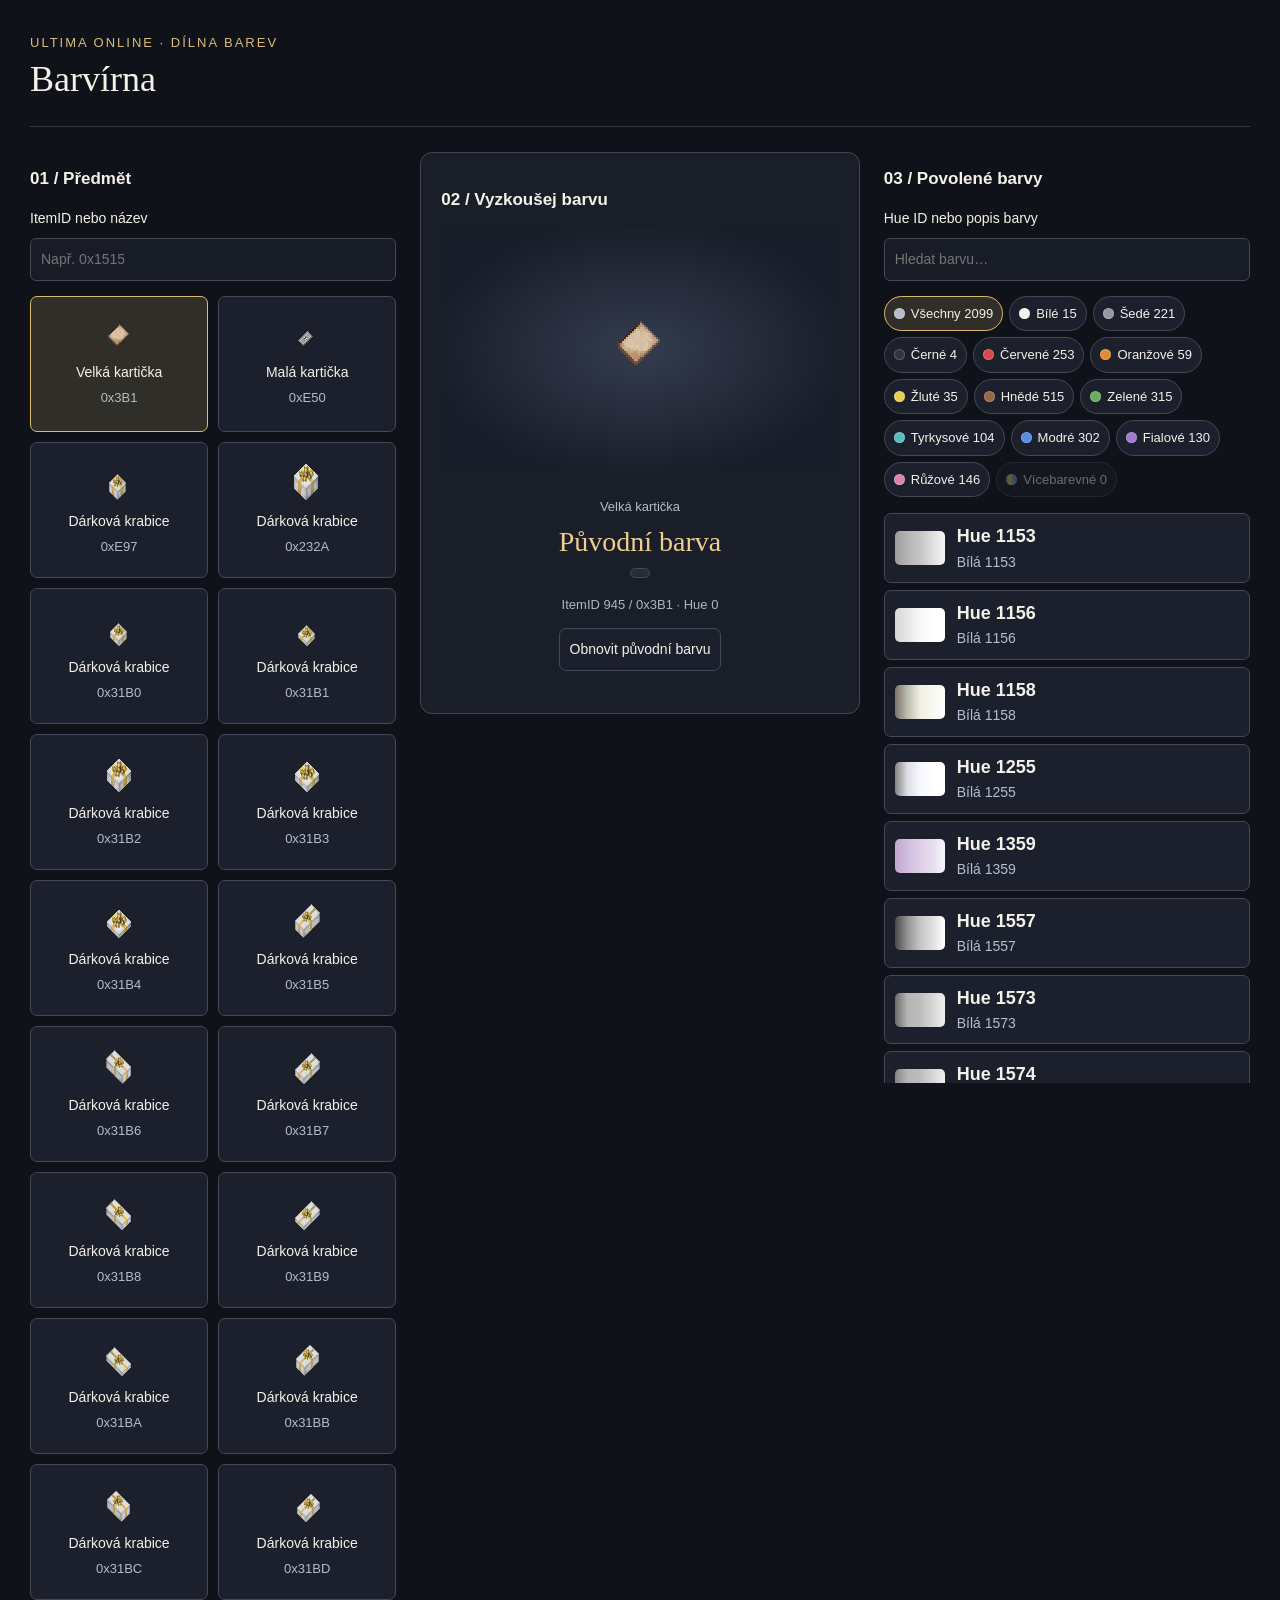
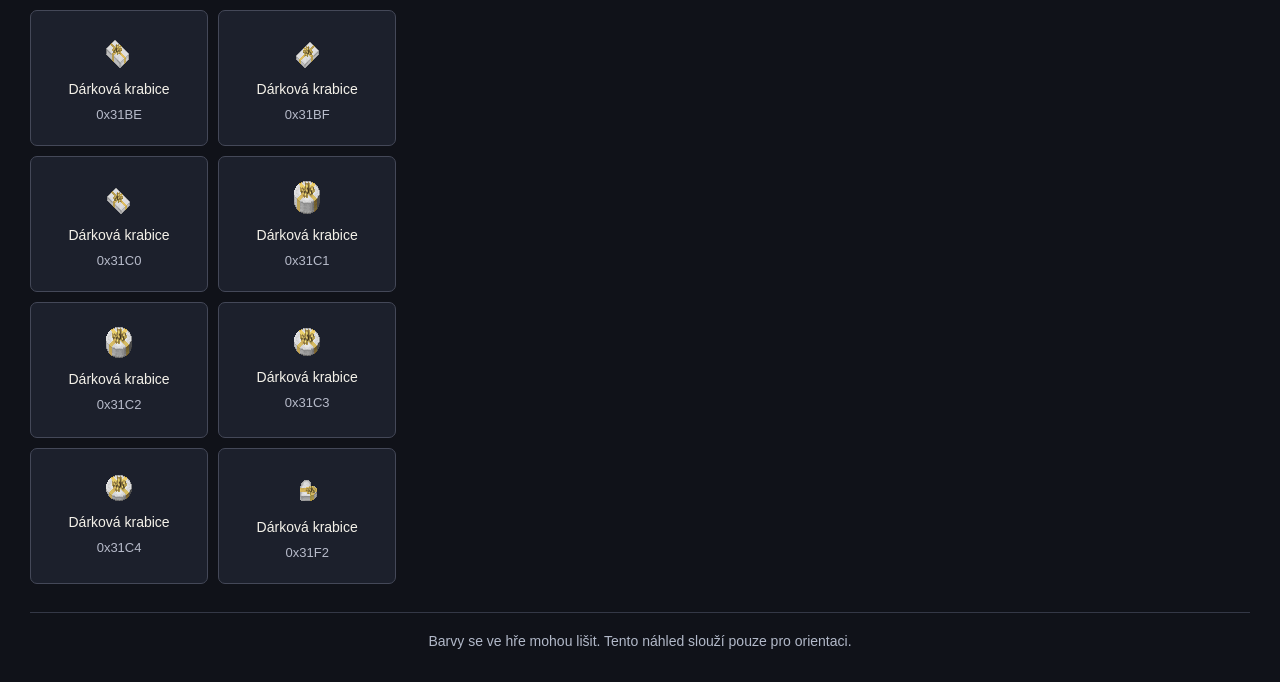
==== index.html @ 7d825bfa "Vianočné krabice a prianička" ====
<!doctype html><html lang="cs"><head><meta charset="utf-8"><meta name="viewport" content="width=device-width,initial-scale=1"><title>Barvírna · Ultima Online</title><meta name="description" content="Zkoušení povolených barev na předmětech Ultima Online."><style>
*{box-sizing:border-box}body{margin:0;background:#101219;color:#f4f1e9;font:16px/1.5 'Segoe UI',sans-serif}main{max-width:1450px;margin:auto;padding:30px}header{border-bottom:1px solid #343846;padding-bottom:22px;margin-bottom:25px}h1{font:36px Georgia;margin:4px 0}h2{font-size:17px}small{color:#b7bbca;font-size:13px}header small{letter-spacing:2px;color:#d9bb7a}.workspace{display:grid;grid-template-columns:1fr 1.2fr 1fr;gap:24px}button{font:inherit;font-size:14px;cursor:pointer;background:#1c202c;border:1px solid #444858;border-radius:7px;padding:10px;color:inherit}button:hover,button[aria-pressed=true]{border-color:#ddba72;background:#302e29}button:focus-visible,input:focus-visible{outline:2px solid #edc878;outline-offset:3px}input{font:inherit;width:100%;padding:10px;border-radius:6px;background:#181c27;color:white;border:1px solid #444858;margin:8px 0 15px}label{font-size:14px}.itemgrid{display:grid;grid-template-columns:1fr 1fr;gap:10px}.item{display:flex;min-height:136px;flex-direction:column;align-items:center;justify-content:center;gap:5px}.item canvas{max-width:100%;max-height:64px;object-fit:contain}.item small{display:block}.preview{background:#1a1e29;border:1px solid #424758;border-radius:12px;padding:20px;align-self:start}.stage{min-height:245px;display:flex;align-items:center;justify-content:center;background:radial-gradient(ellipse,#343c4e,#181d29 75%);overflow:hidden}.stage canvas{max-width:100%;max-height:220px;object-fit:contain}canvas{image-rendering:pixelated}.result{text-align:center;padding:22px 0}.result h2{font:28px Georgia;color:#efcf8d;margin:8px}.result p{color:#b7bbca}.colors{max-height:570px;overflow:auto}.color{width:100%;display:flex;align-items:center;text-align:left;gap:12px;margin-bottom:7px}.color small{display:block}.swatch{width:50px;height:34px;border-radius:5px;flex-shrink:0}@media(max-width:950px){.workspace{grid-template-columns:1fr 1.5fr}.palette{grid-column:1/-1}.colors{display:grid;grid-template-columns:repeat(3,1fr);gap:6px}}@media(max-width:600px){main{padding:18px}.workspace{display:flex;flex-direction:column}.itemgrid{grid-template-columns:repeat(3,1fr)}.colors{grid-template-columns:1fr 1fr}.swatch{width:32px}.stage{min-height:220px}}
.groups{display:flex;flex-wrap:wrap;gap:6px;margin-bottom:16px}.groups button{display:flex;align-items:center;gap:6px;font-size:13px;padding:7px 9px;border-radius:20px}.groups button:disabled{opacity:.4;cursor:default}.groupdot{display:inline-block;width:11px;height:11px;border-radius:50%;box-shadow:inset 0 0 0 1px #ffffff35}.hue-label strong{display:block;font-size:18px;line-height:1.35;font-weight:650;color:#f4f1e9}.hue-label small{display:block;font-size:14px;line-height:1.4;color:#b7bdcb;margin-top:4px}.result .hue-tag{display:inline-block;font-size:14px;line-height:1.4;color:#c4cad6;background:#282d3b;border:1px solid #444a5b;border-radius:6px;padding:4px 9px;margin:2px 0 6px}.result .hue-meta{font-size:13px;color:#aeb5c5;margin:4px 0 14px}.disclaimer{margin:28px 0 0;padding-top:18px;border-top:1px solid #343846;text-align:center;font-size:14px;line-height:1.5;color:#b2b9c9}</style></head><body><main><header><small>ULTIMA ONLINE · DÍLNA BAREV</small><h1 id="title">Barvírna</h1></header><div class="workspace"><section><h2>01 / Předmět</h2><label>ItemID nebo název<input id="itemsQuery" placeholder="Např. 0x1515"></label><div class="itemgrid" id="items"></div></section><section class="preview"><h2>02 / Vyzkoušej barvu</h2><div class="stage"><canvas id="art"></canvas></div><div class="result" aria-live="polite"><small id="itemName"></small><h2 id="hueName"></h2><p class="hue-tag" id="hueDescription"></p><p class="hue-meta" id="ids"></p><button id="reset">Obnovit původní barvu</button></div></section><section class="palette"><h2>03 / Povolené barvy</h2><label>Hue ID nebo popis barvy<input id="query" placeholder="Hledat barvu…"></label><div class="groups" id="groups" role="group" aria-label="Skupina barev"></div><div class="colors" id="colors"></div></section></div><p class="disclaimer">Barvy se ve hře mohou lišit. Tento náhled slouží pouze pro orientaci.</p></main>
<script id="data" type="application/json">{"title":"Barvírna","items":[{"id":945,"name":"Velká kartička","w":44,"h":38,"partial":false,"sourceName":"papir"},{"id":3664,"name":"Malá kartička","w":34,"h":38,"partial":false,"sourceName":"Bankovka"},{"id":3735,"name":"Dárková krabice","w":32,"h":43,"partial":true,"sourceName":"giftbox"},{"id":9002,"name":"Dárková krabice","w":32,"h":43,"partial":true,"sourceName":"gift box"},{"id":12720,"name":"Dárková krabice","w":32,"h":43,"partial":true,"sourceName":"gift box"},{"id":12721,"name":"Dárková krabice","w":32,"h":43,"partial":true,"sourceName":"gift box"},{"id":12722,"name":"Dárková krabice","w":32,"h":43,"partial":true,"sourceName":"gift box"},{"id":12723,"name":"Dárková krabice","w":32,"h":43,"partial":true,"sourceName":"gift box"},{"id":12724,"name":"Dárková krabice","w":32,"h":43,"partial":true,"sourceName":"gift box"},{"id":12725,"name":"Dárková krabice","w":32,"h":43,"partial":true,"sourceName":"gift box"},{"id":12726,"name":"Dárková krabice","w":32,"h":43,"partial":true,"sourceName":"gift box"},{"id":12727,"name":"Dárková krabice","w":32,"h":43,"partial":true,"sourceName":"gift box"},{"id":12728,"name":"Dárková krabice","w":32,"h":43,"partial":true,"sourceName":"gift box"},{"id":12729,"name":"Dárková krabice","w":32,"h":43,"partial":true,"sourceName":"gift box"},{"id":12730,"name":"Dárková krabice","w":32,"h":43,"partial":true,"sourceName":"gift box"},{"id":12731,"name":"Dárková krabice","w":32,"h":43,"partial":true,"sourceName":"gift box"},{"id":12732,"name":"Dárková krabice","w":32,"h":43,"partial":true,"sourceName":"gift box"},{"id":12733,"name":"Dárková krabice","w":32,"h":43,"partial":true,"sourceName":"gift box"},{"id":12734,"name":"Dárková krabice","w":32,"h":43,"partial":true,"sourceName":"gift box"},{"id":12735,"name":"Dárková krabice","w":32,"h":43,"partial":true,"sourceName":"gift box"},{"id":12736,"name":"Dárková krabice","w":32,"h":43,"partial":true,"sourceName":"gift box"},{"id":12737,"name":"Dárková krabice","w":32,"h":43,"partial":true,"sourceName":"gift box"},{"id":12738,"name":"Dárková krabice","w":32,"h":39,"partial":true,"sourceName":"gift box"},{"id":12739,"name":"Dárková krabice","w":32,"h":36,"partial":true,"sourceName":"gift box"},{"id":12740,"name":"Dárková krabice","w":32,"h":34,"partial":true,"sourceName":"gift box"},{"id":12786,"name":"Dárková krabice","w":32,"h":43,"partial":true,"sourceName":"gift box"}],"hues":[{"id":1153,"name":"Bílá 1153","palette":[17969,17969,17969,19026,19026,20083,20083,21140,21140,21140,22197,22197,23254,23254,24311,24311,25368,25368,25368,26425,26425,27482,27482,28539,28539,28539,29596,29596,30653,30653,31710,31710],"sourceName":"Snow","group":"white"},{"id":1156,"name":"Bílá 1156","palette":[24344,25368,25401,25401,26458,27482,27482,27515,28539,29596,29596,29596,29596,30653,30653,30653,30653,30653,31710,31710,31710,31710,31710,32767,32767,32767,32767,32767,32767,32767,32767,32767],"sourceName":"Pure White","group":"white"},{"id":1158,"name":"Bílá 1158","palette":[0,3170,6309,9480,11626,14764,15821,17935,19024,20081,22163,23252,24309,25366,26423,27481,28538,29595,30652,30652,30652,30652,31709,31709,31709,31709,31710,31710,32766,32766,32767,32767],"sourceName":"Charlie Drawer White","group":"white"},{"id":1255,"name":"Bílá 1255","palette":[0,3171,6309,9480,11627,14765,16912,20050,22197,25335,27482,28539,28540,29597,30653,30654,31711,31711,31711,31711,31711,32767,32767,32767,32767,32767,32767,32767,32767,32767,32767,32767],"sourceName":"Deer White Skrinky","group":"white"},{"id":1359,"name":"Bílá 1359","palette":[23128,23128,24184,24185,24217,24217,25241,25274,25274,25274,26330,26330,26363,26363,27387,27419,27420,27452,28476,28476,28509,28509,29565,29565,29565,29598,30622,30622,30654,30655,31711,31711],"sourceName":"Snow Pink","group":"white"},{"id":1557,"name":"Bílá 1557","palette":[0,1057,3171,4228,6342,7399,9513,10570,12684,13741,15855,16912,19026,20083,22197,23254,25368,25368,25368,26425,26425,27482,27482,28539,28539,29596,29596,30653,30653,31710,31710,32767],"sourceName":"Lauren White","group":"white"},{"id":1573,"name":"Bílá 1573","palette":[1,3172,7399,8456,9513,11627,13741,14798,16912,17969,20083,22197,23254,25368,24311,24311,24311,24311,24311,24311,24311,25368,25368,26425,27482,28539,27482,28539,28539,29596,29596,30653],"sourceName":"lauren white 2","group":"white"},{"id":1574,"name":"Bílá 1574","palette":[1,3172,7399,9513,11627,14798,16912,19026,21140,21140,21140,22197,23254,24311,23254,24311,24311,24311,24311,24311,24311,25368,25368,26425,27482,28539,27482,28539,28539,29596,29596,30653],"sourceName":"lauren white 3","group":"white"},{"id":1782,"name":"Bílá 1782","palette":[1,1058,2115,3172,4228,5285,6342,7399,9513,11627,13741,16912,19026,21140,23254,25368,25368,26425,26425,27482,27482,28539,28539,29596,29596,29596,30653,30653,31710,31710,32767,32767],"sourceName":"Deer Snow White","group":"white"},{"id":1783,"name":"Bílá 1783","palette":[1,1,0,0,1057,3171,4228,6342,7399,10570,12684,15855,18993,21140,24278,27449,29563,32734,32734,32767,32767,32767,31710,31710,30653,30653,29596,28539,28539,27482,27482,26425],"sourceName":"Deer Shiny White","group":"white"},{"id":1936,"name":"Bílá 1936","palette":[1,32767,31710,31710,31710,30653,29596,29596,29596,28539,27482,27482,27482,27482,28539,28539,28539,29596,29596,29596,29596,29596,30653,30653,30653,31710,31710,31710,31710,31710,32767,32767],"sourceName":"Valor","group":"white"},{"id":1953,"name":"Bílá 1953","palette":[1,1,1,1,1,4192,6306,7364,9478,11592,14731,16878,19024,22163,25302,27448,29595,32734,32734,32767,32767,32767,31710,31710,30653,30653,29596,28539,28539,27482,27482,26425],"sourceName":"Ancient","group":"white"},{"id":2000,"name":"Bílá 2000","palette":[0,2114,4228,6342,8456,10570,12684,14798,16912,17969,20083,22197,24311,26425,28539,30653,32767,32767,32767,32767,32767,32767,32767,32767,32767,32767,32767,32767,26425,19026,12684,6342],"sourceName":"Bright white","group":"white"},{"id":2057,"name":"Bílá 2057","palette":[1,1,9515,10572,11629,12686,13743,15824,16881,17938,18995,20052,21141,22198,23255,24312,25369,27450,28507,29564,30621,31678,32735,30621,27482,25336,23222,20083,17969,15823,12684,10570],"sourceName":"Heavenly White","group":"white"},{"id":2972,"name":"Bílá 2972","palette":[0,8456,16912,24311,32767,32767,32767,32767,32767,32767,32767,32767,32767,32767,32767,32767,32767,32767,32767,32767,32767,32767,32767,32767,32767,32767,32767,32767,32767,28539,23254,19026],"sourceName":"WHITE","group":"white"},{"id":706,"name":"Šedá 706","palette":[0,0,0,1057,2115,3172,5285,6342,7400,8457,8458,9514,10571,10572,11629,12685,13742,13743,14799,15856,15857,16914,17970,17971,19028,20084,20085,21142,22199,22199,23256,24313],"sourceName":"Hue (2115->25370)","group":"gray"},{"id":711,"name":"Šedá 711","palette":[0,0,0,1057,2114,3172,4229,6310,7368,8425,9482,9514,10571,11596,12653,12685,13742,14767,14799,15856,16881,17938,17970,18995,20052,20084,21109,22166,23223,23223,24280,25337],"sourceName":"Hue (2115->26394)","group":"gray"},{"id":716,"name":"Šedá 716","palette":[0,0,0,1058,3139,4229,5286,6343,7400,8424,9481,10538,11595,11596,12653,13709,14766,14767,15823,16880,16881,17938,18994,18995,20052,21108,21109,22166,23223,23223,24280,25337],"sourceName":"Hue (3139->26394)","group":"gray"},{"id":721,"name":"Šedá 721","palette":[0,0,0,1057,2114,3171,4228,6310,7367,8424,9481,10538,11595,12620,13677,13709,14766,15791,15823,16880,17905,18962,18994,20019,21076,21108,22133,23190,24247,24247,25304,26361],"sourceName":"Hue (3139->27418)","group":"gray"},{"id":726,"name":"Šedá 726","palette":[0,0,0,1057,2114,4196,5253,6310,8392,9449,10506,10538,11595,12620,13677,13709,14766,15791,15823,16880,17905,18962,18994,20019,21076,21108,22133,23190,24247,24247,25304,26361],"sourceName":"Hue (3139->27418)","group":"gray"},{"id":731,"name":"Šedá 731","palette":[0,0,0,1057,2114,3171,4228,6310,7367,8424,9481,10538,11595,12619,13676,13709,14766,15790,15823,16880,17904,18961,18994,20018,21075,21108,22132,23189,24246,24246,25303,26360],"sourceName":"Hue (3139->27417)","group":"gray"},{"id":736,"name":"Šedá 736","palette":[0,0,0,1057,2114,4195,5252,6309,8390,9447,10504,10537,11594,12618,13675,13708,14765,15789,15822,16879,17903,18960,18993,20017,21074,21107,22131,23188,24245,24245,25302,26359],"sourceName":"Hue (3138->27416)","group":"gray"},{"id":741,"name":"Šedá 741","palette":[0,0,0,1057,2114,3171,4228,6309,7366,8423,9480,10537,11594,12618,13675,13708,14765,15789,15822,16879,17903,18960,18993,20017,21074,21107,22131,23188,24245,24245,25302,26359],"sourceName":"Hue (3138->27416)","group":"gray"},{"id":746,"name":"Šedá 746","palette":[0,0,0,1057,2114,3171,4228,6341,7398,8455,9512,10569,11626,12650,13707,13740,14797,15821,15854,16911,17935,18992,19025,20049,21106,21139,22163,23220,24277,24277,25334,26391],"sourceName":"Hue (3170->27448)","group":"gray"},{"id":751,"name":"Šedá 751","palette":[0,0,0,1057,2114,3171,4228,6341,7398,8455,9512,10569,11626,12682,13739,13740,14797,15853,15854,16911,17967,19024,19025,20081,21138,21139,22195,23252,24309,24309,25366,26423],"sourceName":"Hue (3170->27480)","group":"gray"},{"id":756,"name":"Šedá 756","palette":[0,0,0,1057,2114,3171,4228,6341,7398,8455,9512,10569,11626,12682,13739,13740,14797,15853,15854,16911,17967,19024,19025,20081,21138,21139,22195,23252,24309,24309,25366,26423],"sourceName":"Hue (3170->27480)","group":"gray"},{"id":761,"name":"Šedá 761","palette":[0,0,0,1057,2114,3171,4228,6341,7398,8455,9512,10569,11626,12682,13739,13740,14797,15853,15854,16911,17967,19024,19025,20081,21138,21139,22195,23252,24309,24309,25366,26423],"sourceName":"Hue (3170->27480)","group":"gray"},{"id":766,"name":"Šedá 766","palette":[0,0,0,1057,2114,3171,4228,6341,7398,8455,9512,10569,11626,11658,12715,13740,14797,14829,15854,16911,16943,18000,19025,19057,20114,21139,21171,22228,23285,23285,24342,25399],"sourceName":"Hue (3170->26456)","group":"gray"},{"id":771,"name":"Šedá 771","palette":[0,0,0,1057,2114,3171,4228,5317,6374,7431,8488,9545,10602,10634,11691,12716,13773,13805,14830,15887,15919,16976,18001,18033,19090,20115,20147,21204,22261,22261,23318,24375],"sourceName":"Hue (2146->25432)","group":"gray"},{"id":776,"name":"Šedá 776","palette":[0,0,0,1057,2114,3171,4228,5317,6374,7431,8488,9545,10602,10634,11691,12716,13773,13805,14830,15887,15919,16976,18001,18033,19090,20115,20147,21204,22261,22261,23318,24375],"sourceName":"Hue (2146->25432)","group":"gray"},{"id":781,"name":"Šedá 781","palette":[0,0,0,1057,2114,3171,4228,5318,6375,7432,8489,9546,10603,10635,11692,12717,13774,13806,14831,15888,15920,16977,18002,18034,19091,20116,20148,21205,22262,22262,23319,24376],"sourceName":"Hue (2147->25433)","group":"gray"},{"id":786,"name":"Šedá 786","palette":[0,0,0,1057,2114,3171,4228,5318,6375,7432,8489,9546,10603,10636,11693,12717,13774,13807,14831,15888,15921,16978,18002,18035,19092,20116,20149,21206,22263,22263,23320,24377],"sourceName":"Hue (2147->25434)","group":"gray"},{"id":791,"name":"Šedá 791","palette":[0,0,0,1057,2114,3204,4261,5318,6408,7465,8522,9546,10603,10636,11693,12717,13774,13807,14831,15888,15921,16978,18002,18035,19092,20116,20149,21206,22263,22263,23320,24377],"sourceName":"Hue (2147->25434)","group":"gray"},{"id":796,"name":"Šedá 796","palette":[0,0,0,1057,2114,3171,4228,5318,6375,7432,8489,9546,10603,10604,11661,12717,13774,13775,14831,15888,15889,16946,18002,18003,19060,20116,20117,21174,22231,22231,23288,24345],"sourceName":"Hue (2147->25402)","group":"gray"},{"id":801,"name":"Šedá 801","palette":[0,0,0,1057,2114,3171,4228,5286,6343,7400,8457,9514,10571,10604,11661,12685,13742,13775,14799,15856,15889,16946,17970,18003,19060,20084,20117,21174,22231,22231,23288,24345],"sourceName":"Hue (2115->25402)","group":"gray"},{"id":806,"name":"Šedá 806","palette":[0,0,0,1057,2114,3172,4229,5286,6344,7401,8458,9514,10571,10572,11629,12685,13742,13743,14799,15856,15857,16914,17970,17971,19028,20084,20085,21142,22199,22199,23256,24313],"sourceName":"Hue (2115->25370)","group":"gray"},{"id":811,"name":"Šedá 811","palette":[0,0,0,1057,3139,4196,5285,6342,8424,9481,9482,10538,11595,11596,12653,13709,14766,14767,15823,16880,16881,17938,18994,18995,20052,21108,21109,22166,23223,23223,24280,25337],"sourceName":"Hue (3139->26394)","group":"gray"},{"id":816,"name":"Šedá 816","palette":[0,0,0,1057,2114,3171,4228,6310,7367,8424,9481,10538,11595,11596,12653,13709,14766,14767,15823,16880,16881,17938,18994,18995,20052,21108,21109,22166,23223,23223,24280,25337],"sourceName":"Hue (3139->26394)","group":"gray"},{"id":821,"name":"Šedá 821","palette":[0,0,0,1057,3139,4196,5285,6342,8424,9481,10506,10538,11595,12620,13677,13709,14766,15791,15823,16880,17905,18962,18994,20019,21076,21108,22133,23190,24247,24247,25304,26361],"sourceName":"Hue (3139->27418)","group":"gray"},{"id":826,"name":"Šedá 826","palette":[0,0,0,1057,3139,4196,5285,6342,8424,9481,10505,10538,11595,12619,13676,13709,14766,15790,15823,16880,17904,18961,18994,20018,21075,21108,22132,23189,24246,24246,25303,26360],"sourceName":"Hue (3139->27417)","group":"gray"},{"id":830,"name":"Šedá 830","palette":[0,0,0,1057,2114,3171,4228,5253,6310,7367,8424,9481,10538,11562,11595,12619,13676,13709,14733,14766,15790,16847,16880,17904,18961,18961,20018,20051,21075,22132,22132,23189],"sourceName":"Hue (3139->24246)","group":"gray"},{"id":831,"name":"Šedá 831","palette":[0,0,0,1057,2114,3171,4228,6310,7367,8424,9481,10538,11595,12619,13676,13709,14766,15790,15823,16880,17904,18961,18994,20018,21075,21108,22132,23189,24246,24246,25303,26360],"sourceName":"Hue (3139->27417)","group":"gray"},{"id":835,"name":"Šedá 835","palette":[0,0,0,1057,2114,3171,5253,6310,7367,8424,9448,9481,10537,11562,11594,12619,13676,13708,14733,14765,15790,16846,16879,17903,18960,18961,20017,20050,21074,22131,22131,23188],"sourceName":"Hue (3139->24245)","group":"gray"},{"id":836,"name":"Šedá 836","palette":[0,0,0,1057,2114,4195,5252,6310,8391,9448,10505,10538,11595,12619,13676,13709,14766,15790,15823,16880,17904,18961,18994,20018,21075,21108,22132,23189,24246,24246,25303,26360],"sourceName":"Hue (3139->27417)","group":"gray"},{"id":841,"name":"Šedá 841","palette":[0,0,0,1057,2114,4195,5252,6341,8422,9479,10536,10537,11594,12650,13707,13708,14765,15821,15822,16879,17935,18992,18993,20049,21106,21107,22163,23220,24277,24277,25334,26391],"sourceName":"Hue (3138->27448)","group":"gray"},{"id":846,"name":"Šedá 846","palette":[0,0,0,1057,3170,4227,5285,6342,8455,9512,10536,10569,11626,12650,13707,13740,14797,15821,15854,16911,17935,18992,19025,20049,21106,21139,22163,23220,24277,24277,25334,26391],"sourceName":"Hue (3170->27448)","group":"gray"},{"id":850,"name":"Šedá 850","palette":[0,0,0,1057,2114,3171,5284,6341,7398,8455,9479,9512,10569,11593,11626,12650,13707,13740,14764,14797,15821,16878,16911,17935,18992,18992,20049,20082,21106,22163,22163,23220],"sourceName":"Hue (3170->24277)","group":"gray"},{"id":851,"name":"Šedá 851","palette":[0,0,0,1057,2114,4195,5252,6341,8422,9479,10536,10569,11626,12650,13707,13740,14797,15821,15854,16911,17935,18992,19025,20049,21106,21139,22163,23220,24277,24277,25334,26391],"sourceName":"Hue (3170->27448)","group":"gray"},{"id":856,"name":"Šedá 856","palette":[0,0,0,1057,2114,4227,5284,6341,8454,9511,10568,10569,11626,12682,13739,13740,14797,15853,15854,16911,17967,19024,19025,20081,21138,21139,22195,23252,24309,24309,25366,26423],"sourceName":"Hue (3170->27480)","group":"gray"},{"id":861,"name":"Šedá 861","palette":[0,0,0,1057,2114,3171,4228,6341,7398,8455,9512,10569,11626,11658,12715,13740,14797,14829,15854,16911,16943,18000,19025,19057,20114,21139,21171,22228,23285,23285,24342,25399],"sourceName":"Hue (3170->26456)","group":"gray"},{"id":865,"name":"Šedá 865","palette":[0,0,0,1057,2114,3171,4228,5285,6341,7398,8455,9512,10569,10601,11626,11658,12715,13740,13772,14797,14829,15886,16911,16943,18000,18000,19057,20082,20114,21171,21171,22228],"sourceName":"Hue (3170->23285)","group":"gray"},{"id":866,"name":"Šedá 866","palette":[0,0,0,1057,2114,3171,4228,6341,7398,8455,9512,10569,11626,11658,12715,13740,14797,14829,15854,16911,16943,18000,19025,19057,20114,21139,21171,22228,23285,23285,24342,25399],"sourceName":"Hue (3170->26456)","group":"gray"},{"id":870,"name":"Šedá 870","palette":[0,0,0,1057,2114,3171,4228,4260,5317,6374,7431,8488,9545,9577,10602,10634,11691,12716,12748,13773,13805,14862,15887,15919,16976,16976,18033,19058,19090,20147,20147,21204],"sourceName":"Hue (2146->22261)","group":"gray"},{"id":871,"name":"Šedá 871","palette":[0,0,0,1057,2114,3171,4228,5317,6374,7431,8488,9545,10602,11658,12715,12716,13773,14829,14830,15887,16943,18000,18001,19057,20114,20115,21171,22228,23285,23285,24342,25399],"sourceName":"Hue (2146->26456)","group":"gray"},{"id":875,"name":"Šedá 875","palette":[0,0,0,1057,2114,3171,4228,4261,5318,6375,7432,8489,9545,9578,10602,10635,11692,12716,12749,13773,13806,14862,15887,15919,16976,16977,18033,19058,19090,20147,20147,21204],"sourceName":"Hue (2147->22261)","group":"gray"},{"id":876,"name":"Šedá 876","palette":[0,0,0,1057,2114,3171,4228,5318,6375,7432,8489,9546,10603,10635,11692,12717,13774,13806,14831,15888,15920,16977,18002,18034,19091,20116,20148,21205,22262,22262,23319,24376],"sourceName":"Hue (2147->25433)","group":"gray"},{"id":880,"name":"Šedá 880","palette":[0,0,0,1057,2114,3171,4228,4261,5318,6375,7432,8489,9546,9578,10603,10635,11692,12717,12749,13774,13806,14863,15888,15920,16977,16977,18034,19059,19091,20148,20148,21205],"sourceName":"Hue (2147->22262)","group":"gray"},{"id":881,"name":"Šedá 881","palette":[0,0,0,1057,2114,3171,4228,5318,6375,7432,8489,9546,10603,10635,11692,12717,13774,13806,14831,15888,15920,16977,18002,18034,19091,20116,20148,21205,22262,22262,23319,24376],"sourceName":"Hue (2147->25433)","group":"gray"},{"id":885,"name":"Šedá 885","palette":[0,0,0,1057,2114,3171,4228,4261,5318,6375,7432,8489,9546,9578,10603,10635,11692,12717,12749,13774,13806,14863,15888,15920,16977,16977,18034,19059,19091,20148,20148,21205],"sourceName":"Hue (2147->22262)","group":"gray"},{"id":886,"name":"Šedá 886","palette":[0,0,0,1057,2114,3171,4228,5318,6375,7432,8489,9546,10603,10635,11692,12717,13774,13806,14831,15888,15920,16977,18002,18034,19091,20116,20148,21205,22262,22262,23319,24376],"sourceName":"Hue (2147->25433)","group":"gray"},{"id":890,"name":"Šedá 890","palette":[0,0,0,1057,2114,3171,4228,5285,5318,6375,7432,8489,9546,9579,10603,10636,11693,12717,12750,13774,13807,14864,15888,15921,16978,16978,18035,19059,19092,20149,20149,21206],"sourceName":"Hue (2147->22263)","group":"gray"},{"id":891,"name":"Šedá 891","palette":[0,0,0,1057,2114,3171,4228,5318,6375,7432,8489,9546,10603,10636,11693,12717,13774,13807,14831,15888,15921,16978,18002,18035,19092,20116,20149,21206,22263,22263,23320,24377],"sourceName":"Hue (2147->25434)","group":"gray"},{"id":895,"name":"Šedá 895","palette":[0,0,0,1057,2114,3171,4228,4261,5318,6375,7432,8489,9546,9547,10603,10604,11661,12717,12718,13774,13775,14832,15888,15889,16946,16946,18003,19059,19060,20117,20117,21174],"sourceName":"Hue (2147->22231)","group":"gray"},{"id":896,"name":"Šedá 896","palette":[0,0,0,1057,2114,3171,4228,5318,6375,7432,8489,9546,10603,10604,11661,12717,13774,13775,14831,15888,15889,16946,18002,18003,19060,20116,20117,21174,22231,22231,23288,24345],"sourceName":"Hue (2147->25402)","group":"gray"},{"id":900,"name":"Šedá 900","palette":[0,0,0,1057,2114,3171,4228,5285,5318,6375,7432,8489,9546,9547,10603,10604,11661,12717,12718,13774,13775,14832,15888,15889,16946,16946,18003,19059,19060,20117,20117,21174],"sourceName":"Hue (2147->22231)","group":"gray"},{"id":901,"name":"Šedá 901","palette":[0,0,0,1057,2114,3171,4228,5285,5319,6376,7433,8490,9547,10604,11661,12717,13774,13775,14831,15888,15889,16946,18002,18003,19060,20116,20117,21174,22231,22231,23288,24345],"sourceName":"Hue (2147->25402)","group":"gray"},{"id":902,"name":"Šedá 902","palette":[0,0,0,1057,1057,2114,2114,3171,3171,4228,4228,5285,5285,6342,6342,7399,7399,7399,8456,8456,8456,8456,9513,9513,9513,10570,10570,10570,10570,11627,11627,11627],"sourceName":"Hue (3171->12684)","group":"gray"},{"id":903,"name":"Šedá 903","palette":[0,0,0,1057,2114,2114,3171,4228,5285,5285,6342,7399,7399,8456,8456,9513,9513,9513,10570,10570,11627,11627,11627,12684,12684,13741,13741,13741,14798,14798,15855,15855],"sourceName":"Hue (3171->16912)","group":"gray"},{"id":904,"name":"Šedá 904","palette":[0,0,0,1057,2114,3171,4228,4228,5285,6342,7399,8456,9513,9513,10570,10570,11627,11627,12684,12684,13741,13741,14798,14798,15855,15855,16912,16912,17969,17969,19026,19026],"sourceName":"Hue (3171->20083)","group":"gray"},{"id":905,"name":"Šedá 905","palette":[0,0,0,1057,2114,3171,4228,5285,5285,6342,7399,8456,9513,10570,11627,11627,12684,13741,13741,14798,14798,15855,16912,16912,17969,17969,19026,20083,20083,21140,21140,22197],"sourceName":"Hue (3171->23254)","group":"gray"},{"id":906,"name":"Šedá 906","palette":[0,0,0,1057,2114,3171,4228,6342,7399,8456,9513,10570,11627,11627,12684,13741,14798,14798,15855,16912,16912,17969,19026,19026,20083,21140,21140,22197,23254,23254,24311,25368],"sourceName":"Hue (3171->26425)","group":"gray"},{"id":907,"name":"Šedá 907","palette":[0,0,0,1057,1057,2114,2114,3171,4228,4228,5285,6342,6342,6342,6342,7399,7399,7399,8456,8456,8456,8456,9513,9513,9513,10570,10570,10570,10570,11627,11627,11627],"sourceName":"Hue (3171->12684)","group":"gray"},{"id":908,"name":"Šedá 908","palette":[0,0,0,1057,2114,3171,4228,4228,5285,6342,7399,7399,7399,8456,8456,9513,9513,9513,10570,10570,11627,11627,11627,12684,12684,13741,13741,13741,14798,14798,15855,15855],"sourceName":"Hue (3171->16912)","group":"gray"},{"id":909,"name":"Šedá 909","palette":[0,0,0,1057,2114,3171,4228,4228,5285,6342,7399,8456,9513,9513,10570,10570,11627,11627,12684,12684,13741,13741,14798,14798,15855,15855,16912,16912,17969,17969,19026,19026],"sourceName":"Hue (3171->20083)","group":"gray"},{"id":910,"name":"Šedá 910","palette":[0,0,0,1057,2114,3171,4228,5285,6342,7399,8456,9513,10570,10570,11627,11627,12684,13741,13741,14798,14798,15855,16912,16912,17969,17969,19026,20083,20083,21140,21140,22197],"sourceName":"Hue (3171->23254)","group":"gray"},{"id":911,"name":"Šedá 911","palette":[0,0,0,1057,2114,3171,4228,6342,7399,8456,9513,10570,11627,11627,12684,13741,14798,14798,15855,16912,16912,17969,19026,19026,20083,21140,21140,22197,23254,23254,24311,25368],"sourceName":"Hue (3171->26425)","group":"gray"},{"id":912,"name":"Šedá 912","palette":[0,0,0,1057,1057,2114,3171,3171,4228,5285,5285,6342,6342,6342,6342,7399,7399,7399,8456,8456,8456,8456,9513,9513,9513,10570,10570,10570,10570,11627,11627,11627],"sourceName":"Hue (3171->12684)","group":"gray"},{"id":913,"name":"Šedá 913","palette":[0,0,0,1057,2114,3171,4228,4228,5285,6342,7399,7399,7399,8456,8456,9513,9513,9513,10570,10570,11627,11627,11627,12684,12684,13741,13741,13741,14798,14798,15855,15855],"sourceName":"Hue (3171->16912)","group":"gray"},{"id":914,"name":"Šedá 914","palette":[0,0,0,1057,2114,3171,4228,4228,5285,6342,7399,8456,9513,9513,10570,10570,11627,11627,12684,12684,13741,13741,14798,14798,15855,15855,16912,16912,17969,17969,19026,19026],"sourceName":"Hue (3171->20083)","group":"gray"},{"id":915,"name":"Šedá 915","palette":[0,0,0,1057,2114,3171,4228,5285,6342,7399,8456,9513,10570,10570,11627,11627,12684,13741,13741,14798,14798,15855,16912,16912,17969,17969,19026,20083,20083,21140,21140,22197],"sourceName":"Hue (3171->23254)","group":"gray"},{"id":916,"name":"Šedá 916","palette":[0,0,0,1057,2114,3171,4228,5285,6342,7399,8456,9513,10570,11627,12684,13741,14798,14798,15855,16912,16912,17969,19026,19026,20083,21140,21140,22197,23254,23254,24311,25368],"sourceName":"Hue (3171->26425)","group":"gray"},{"id":917,"name":"Šedá 917","palette":[0,0,0,1057,1057,2114,3171,3171,4228,5285,5285,6342,6342,6342,6342,7399,7399,7399,8456,8456,8456,8456,9513,9513,9513,10570,10570,10570,10570,11627,11627,11627],"sourceName":"Hue (3171->12684)","group":"gray"},{"id":918,"name":"Šedá 918","palette":[0,0,0,1057,1057,2114,3171,3171,4228,5285,6342,6342,7399,8456,8456,9513,9513,9513,10570,10570,11627,11627,11627,12684,12684,13741,13741,13741,14798,14798,15855,15855],"sourceName":"Hue (3171->16912)","group":"gray"},{"id":919,"name":"Šedá 919","palette":[0,0,0,1057,2114,3171,4228,4228,5285,6342,7399,8456,9513,9513,10570,10570,11627,11627,12684,12684,13741,13741,14798,14798,15855,15855,16912,16912,17969,17969,19026,19026],"sourceName":"Hue (3171->20083)","group":"gray"},{"id":920,"name":"Šedá 920","palette":[0,0,0,1057,2114,3171,4228,5285,6342,7399,8456,9513,10570,10570,11627,11627,12684,13741,13741,14798,14798,15855,16912,16912,17969,17969,19026,20083,20083,21140,21140,22197],"sourceName":"Hue (3171->23254)","group":"gray"},{"id":921,"name":"Šedá 921","palette":[0,0,0,1057,2114,3171,4228,6342,7399,8456,9513,10570,11627,11627,12684,13741,14798,14798,15855,16912,16912,17969,19026,19026,20083,21140,21140,22197,23254,23254,24311,25368],"sourceName":"Hue (3171->26425)","group":"gray"},{"id":922,"name":"Šedá 922","palette":[0,0,0,1057,1057,2114,2114,3171,4228,4228,5285,6342,6342,6342,6342,7399,7399,7399,8456,8456,8456,8456,9513,9513,9513,10570,10570,10570,10570,11627,11627,11627],"sourceName":"Hue (3171->12684)","group":"gray"},{"id":923,"name":"Šedá 923","palette":[0,0,0,1057,1057,2114,3171,3171,4228,5285,6342,6342,7399,8456,8456,9513,9513,9513,10570,10570,11627,11627,11627,12684,12684,13741,13741,13741,14798,14798,15855,15855],"sourceName":"Hue (3171->16912)","group":"gray"},{"id":924,"name":"Šedá 924","palette":[0,0,0,1057,2114,3171,4228,4228,5285,6342,7399,8456,9513,9513,10570,10570,11627,11627,12684,12684,13741,13741,14798,14798,15855,15855,16912,16912,17969,17969,19026,19026],"sourceName":"Hue (3171->20083)","group":"gray"},{"id":925,"name":"Šedá 925","palette":[0,0,0,1057,2114,3171,4228,5285,6342,7399,8456,9513,10570,10570,11627,11627,12684,13741,13741,14798,14798,15855,16912,16912,17969,17969,19026,20083,20083,21140,21140,22197],"sourceName":"Hue (3171->23254)","group":"gray"},{"id":926,"name":"Šedá 926","palette":[0,0,0,1057,2114,3171,4228,6342,7399,8456,9513,10570,11627,11627,12684,13741,14798,14798,15855,16912,16912,17969,19026,19026,20083,21140,21140,22197,23254,23254,24311,25368],"sourceName":"Hue (3171->26425)","group":"gray"},{"id":927,"name":"Šedá 927","palette":[0,0,0,1057,1057,2114,2114,3171,4228,4228,5285,6342,6342,6342,6342,7399,7399,7399,8456,8456,8456,8456,9513,9513,9513,10570,10570,10570,10570,11627,11627,11627],"sourceName":"Hue (3171->12684)","group":"gray"},{"id":928,"name":"Šedá 928","palette":[0,0,0,1057,2114,2114,3171,4228,5285,5285,6342,7399,7399,8456,8456,9513,9513,9513,10570,10570,11627,11627,11627,12684,12684,13741,13741,13741,14798,14798,15855,15855],"sourceName":"Hue (3171->16912)","group":"gray"},{"id":929,"name":"Šedá 929","palette":[0,0,0,1057,2114,3171,4228,4228,5285,6342,7399,8456,9513,9513,10570,10570,11627,11627,12684,12684,13741,13741,14798,14798,15855,15855,16912,16912,17969,17969,19026,19026],"sourceName":"Hue (3171->20083)","group":"gray"},{"id":930,"name":"Šedá 930","palette":[0,0,0,1057,2114,3171,4228,5285,6342,7399,8456,9513,10570,10570,11627,11627,12684,13741,13741,14798,14798,15855,16912,16912,17969,17969,19026,20083,20083,21140,21140,22197],"sourceName":"Hue (3171->23254)","group":"gray"},{"id":931,"name":"Šedá 931","palette":[0,0,0,1057,2114,3171,4228,6342,7399,8456,9513,10570,11627,11627,12684,13741,14798,14798,15855,16912,16912,17969,19026,19026,20083,21140,21140,22197,23254,23254,24311,25368],"sourceName":"Hue (3171->26425)","group":"gray"},{"id":932,"name":"Šedá 932","palette":[0,0,0,1057,1057,2114,3171,3171,4228,5285,5285,6342,6342,6342,6342,7399,7399,7399,8456,8456,8456,8456,9513,9513,9513,10570,10570,10570,10570,11627,11627,11627],"sourceName":"Hue (3171->12684)","group":"gray"},{"id":933,"name":"Šedá 933","palette":[0,0,0,1057,2114,2114,3171,4228,5285,5285,6342,7399,7399,8456,8456,9513,9513,9513,10570,10570,11627,11627,11627,12684,12684,13741,13741,13741,14798,14798,15855,15855],"sourceName":"Hue (3171->16912)","group":"gray"},{"id":934,"name":"Šedá 934","palette":[0,0,0,1057,2114,3171,4228,5285,6342,7399,8456,8456,9513,9513,10570,10570,11627,11627,12684,12684,13741,13741,14798,14798,15855,15855,16912,16912,17969,17969,19026,19026],"sourceName":"Hue (3171->20083)","group":"gray"},{"id":935,"name":"Šedá 935","palette":[0,0,0,1057,2114,3171,4228,5285,6342,7399,8456,9513,10570,10570,11627,11627,12684,13741,13741,14798,14798,15855,16912,16912,17969,17969,19026,20083,20083,21140,21140,22197],"sourceName":"Hue (3171->23254)","group":"gray"},{"id":936,"name":"Šedá 936","palette":[0,0,0,1057,2114,3171,4228,6342,7399,8456,9513,10570,11627,11627,12684,13741,14798,14798,15855,16912,16912,17969,19026,19026,20083,21140,21140,22197,23254,23254,24311,25368],"sourceName":"Hue (3171->26425)","group":"gray"},{"id":937,"name":"Šedá 937","palette":[0,0,0,1057,1057,2114,3171,3171,4228,5285,5285,6342,6342,6342,6342,7399,7399,7399,8456,8456,8456,8456,9513,9513,9513,10570,10570,10570,10570,11627,11627,11627],"sourceName":"Hue (3171->12684)","group":"gray"},{"id":938,"name":"Šedá 938","palette":[0,0,0,1057,2114,2114,3171,4228,5285,5285,6342,7399,7399,8456,8456,9513,9513,9513,10570,10570,11627,11627,11627,12684,12684,13741,13741,13741,14798,14798,15855,15855],"sourceName":"Hue (3171->16912)","group":"gray"},{"id":939,"name":"Šedá 939","palette":[0,0,0,1057,2114,3171,4228,5285,5285,6342,7399,8456,9513,9513,10570,10570,11627,11627,12684,12684,13741,13741,14798,14798,15855,15855,16912,16912,17969,17969,19026,19026],"sourceName":"Hue (3171->20083)","group":"gray"},{"id":940,"name":"Šedá 940","palette":[0,0,0,1057,2114,3171,4228,5285,6342,7399,8456,9513,10570,10570,11627,11627,12684,13741,13741,14798,14798,15855,16912,16912,17969,17969,19026,20083,20083,21140,21140,22197],"sourceName":"Hue (3171->23254)","group":"gray"},{"id":941,"name":"Šedá 941","palette":[0,0,0,1057,2114,3171,4228,6342,7399,8456,9513,10570,11627,11627,12684,13741,14798,14798,15855,16912,16912,17969,19026,19026,20083,21140,21140,22197,23254,23254,24311,25368],"sourceName":"Hue (3171->26425)","group":"gray"},{"id":942,"name":"Šedá 942","palette":[0,0,0,1057,1057,2114,2114,3171,4228,4228,5285,5285,6342,6342,6342,7399,7399,7399,8456,8456,8456,8456,9513,9513,9513,10570,10570,10570,10570,11627,11627,11627],"sourceName":"Hue (3171->12684)","group":"gray"},{"id":943,"name":"Šedá 943","palette":[0,0,0,1057,2114,2114,3171,4228,5285,5285,6342,7399,7399,8456,8456,9513,9513,9513,10570,10570,11627,11627,11627,12684,12684,13741,13741,13741,14798,14798,15855,15855],"sourceName":"Hue (3171->16912)","group":"gray"},{"id":944,"name":"Šedá 944","palette":[0,0,0,1057,2114,3171,4228,5285,6342,7399,8456,8456,9513,9513,10570,10570,11627,11627,12684,12684,13741,13741,14798,14798,15855,15855,16912,16912,17969,17969,19026,19026],"sourceName":"Hue (3171->20083)","group":"gray"},{"id":945,"name":"Šedá 945","palette":[0,0,0,1057,2114,3171,4228,5285,6342,7399,8456,9513,10570,10570,11627,11627,12684,13741,13741,14798,14798,15855,16912,16912,17969,17969,19026,20083,20083,21140,21140,22197],"sourceName":"Hue (3171->23254)","group":"gray"},{"id":946,"name":"Šedá 946","palette":[0,0,0,1057,2114,3171,4228,6342,7399,8456,9513,10570,11627,11627,12684,13741,14798,14798,15855,16912,16912,17969,19026,19026,20083,21140,21140,22197,23254,23254,24311,25368],"sourceName":"Hue (3171->26425)","group":"gray"},{"id":947,"name":"Šedá 947","palette":[0,0,0,1057,1057,2114,2114,3171,3171,4228,4228,5285,5285,6342,6342,7399,7399,7399,8456,8456,8456,8456,9513,9513,9513,10570,10570,10570,10570,11627,11627,11627],"sourceName":"Hue (3171->12684)","group":"gray"},{"id":948,"name":"Šedá 948","palette":[0,0,0,1057,1057,2114,3171,3171,4228,5285,6342,6342,7399,8456,8456,9513,9513,9513,10570,10570,11627,11627,11627,12684,12684,13741,13741,13741,14798,14798,15855,15855],"sourceName":"Hue (3171->16912)","group":"gray"},{"id":949,"name":"Šedá 949","palette":[0,0,0,1057,2114,3171,4228,5285,6342,7399,8456,8456,9513,9513,10570,10570,11627,11627,12684,12684,13741,13741,14798,14798,15855,15855,16912,16912,17969,17969,19026,19026],"sourceName":"Hue (3171->20083)","group":"gray"},{"id":950,"name":"Šedá 950","palette":[0,0,0,1057,2114,3171,4228,5285,6342,7399,8456,9513,10570,10570,11627,11627,12684,13741,13741,14798,14798,15855,16912,16912,17969,17969,19026,20083,20083,21140,21140,22197],"sourceName":"Hue (3171->23254)","group":"gray"},{"id":951,"name":"Šedá 951","palette":[0,0,0,1057,2114,3171,4228,6342,7399,8456,9513,10570,11627,11627,12684,13741,14798,14798,15855,16912,16912,17969,19026,19026,20083,21140,21140,22197,23254,23254,24311,25368],"sourceName":"Hue (3171->26425)","group":"gray"},{"id":952,"name":"Šedá 952","palette":[0,0,0,1057,1057,2114,2114,3171,4228,4228,5285,6342,6342,6342,6342,7399,7399,7399,8456,8456,8456,8456,9513,9513,9513,10570,10570,10570,10570,11627,11627,11627],"sourceName":"Hue (3171->12684)","group":"gray"},{"id":953,"name":"Šedá 953","palette":[0,0,0,1057,2114,2114,3171,4228,5285,5285,6342,7399,7399,8456,8456,9513,9513,9513,10570,10570,11627,11627,11627,12684,12684,13741,13741,13741,14798,14798,15855,15855],"sourceName":"Hue (3171->16912)","group":"gray"},{"id":954,"name":"Šedá 954","palette":[0,0,0,1057,2114,3171,4228,5285,5285,6342,7399,8456,9513,9513,10570,10570,11627,11627,12684,12684,13741,13741,14798,14798,15855,15855,16912,16912,17969,17969,19026,19026],"sourceName":"Hue (3171->20083)","group":"gray"},{"id":955,"name":"Šedá 955","palette":[0,0,0,1057,2114,3171,4228,5285,6342,7399,8456,9513,10570,10570,11627,11627,12684,13741,13741,14798,14798,15855,16912,16912,17969,17969,19026,20083,20083,21140,21140,22197],"sourceName":"Hue (3171->23254)","group":"gray"},{"id":956,"name":"Šedá 956","palette":[0,0,0,1057,2114,3171,4228,6342,7399,8456,9513,10570,11627,11627,12684,13741,14798,14798,15855,16912,16912,17969,19026,19026,20083,21140,21140,22197,23254,23254,24311,25368],"sourceName":"Hue (3171->26425)","group":"gray"},{"id":957,"name":"Šedá 957","palette":[0,0,0,1057,1057,2114,2114,3171,4228,4228,5285,6342,6342,6342,6342,7399,7399,7399,8456,8456,8456,8456,9513,9513,9513,10570,10570,10570,10570,11627,11627,11627],"sourceName":"Hue (3171->12684)","group":"gray"},{"id":958,"name":"Šedá 958","palette":[0,0,0,1057,2114,3171,4228,4228,5285,6342,7399,7399,7399,8456,8456,9513,9513,9513,10570,10570,11627,11627,11627,12684,12684,13741,13741,13741,14798,14798,15855,15855],"sourceName":"Hue (3171->16912)","group":"gray"},{"id":959,"name":"Šedá 959","palette":[0,0,0,1057,2114,3171,4228,5285,6342,7399,8456,8456,9513,9513,10570,10570,11627,11627,12684,12684,13741,13741,14798,14798,15855,15855,16912,16912,17969,17969,19026,19026],"sourceName":"Hue (3171->20083)","group":"gray"},{"id":960,"name":"Šedá 960","palette":[0,0,0,1057,2114,3171,5285,6342,7399,8456,8456,9513,10570,10570,11627,11627,12684,13741,13741,14798,14798,15855,16912,16912,17969,17969,19026,20083,20083,21140,21140,22197],"sourceName":"Hue (3171->23254)","group":"gray"},{"id":961,"name":"Šedá 961","palette":[0,0,0,1057,2114,3171,4228,6342,7399,8456,9513,10570,11627,11627,12684,13741,14798,14798,15855,16912,16912,17969,19026,19026,20083,21140,21140,22197,23254,23254,24311,25368],"sourceName":"Hue (3171->26425)","group":"gray"},{"id":962,"name":"Šedá 962","palette":[0,0,0,1057,1057,2114,2114,3171,4228,4228,5285,6342,6342,6342,6342,7399,7399,7399,8456,8456,8456,8456,9513,9513,9513,10570,10570,10570,10570,11627,11627,11627],"sourceName":"Hue (3171->12684)","group":"gray"},{"id":963,"name":"Šedá 963","palette":[0,0,0,1057,2114,3171,4228,5285,6342,6342,7399,7399,7399,8456,8456,9513,9513,9513,10570,10570,11627,11627,11627,12684,12684,13741,13741,13741,14798,14798,15855,15855],"sourceName":"Hue (3171->16912)","group":"gray"},{"id":964,"name":"Šedá 964","palette":[0,0,0,1057,2114,3171,4228,4228,5285,6342,7399,8456,9513,9513,10570,10570,11627,11627,12684,12684,13741,13741,14798,14798,15855,15855,16912,16912,17969,17969,19026,19026],"sourceName":"Hue (3171->20083)","group":"gray"},{"id":965,"name":"Šedá 965","palette":[0,0,0,1057,2114,3171,4228,5285,6342,7399,8456,9513,10570,10570,11627,11627,12684,13741,13741,14798,14798,15855,16912,16912,17969,17969,19026,20083,20083,21140,21140,22197],"sourceName":"Hue (3171->23254)","group":"gray"},{"id":966,"name":"Šedá 966","palette":[0,0,0,1057,2114,3171,4228,6342,7399,8456,9513,10570,11627,11627,12684,13741,14798,14798,15855,16912,16912,17969,19026,19026,20083,21140,21140,22197,23254,23254,24311,25368],"sourceName":"Hue (3171->26425)","group":"gray"},{"id":967,"name":"Šedá 967","palette":[0,0,0,1057,1057,2114,2114,3171,4228,4228,5285,6342,6342,6342,6342,7399,7399,7399,8456,8456,8456,8456,9513,9513,9513,10570,10570,10570,10570,11627,11627,11627],"sourceName":"Hue (3171->12684)","group":"gray"},{"id":968,"name":"Šedá 968","palette":[0,0,0,1057,2114,2114,3171,4228,5285,5285,6342,7399,7399,8456,8456,9513,9513,9513,10570,10570,11627,11627,11627,12684,12684,13741,13741,13741,14798,14798,15855,15855],"sourceName":"Hue (3171->16912)","group":"gray"},{"id":969,"name":"Šedá 969","palette":[0,0,0,1057,2114,3171,4228,4228,5285,6342,7399,8456,9513,9513,10570,10570,11627,11627,12684,12684,13741,13741,14798,14798,15855,15855,16912,16912,17969,17969,19026,19026],"sourceName":"Hue (3171->20083)","group":"gray"},{"id":970,"name":"Šedá 970","palette":[0,0,0,1057,2114,3171,4228,5285,6342,7399,8456,9513,10570,10570,11627,11627,12684,13741,13741,14798,14798,15855,16912,16912,17969,17969,19026,20083,20083,21140,21140,22197],"sourceName":"Hue (3171->23254)","group":"gray"},{"id":971,"name":"Šedá 971","palette":[0,0,0,1057,2114,3171,4228,6342,7399,8456,9513,10570,11627,11627,12684,13741,14798,14798,15855,16912,16912,17969,19026,19026,20083,21140,21140,22197,23254,23254,24311,25368],"sourceName":"Hue (3171->26425)","group":"gray"},{"id":972,"name":"Šedá 972","palette":[0,0,0,1057,1057,2114,3171,3171,4228,5285,5285,6342,6342,6342,6342,7399,7399,7399,8456,8456,8456,8456,9513,9513,9513,10570,10570,10570,10570,11627,11627,11627],"sourceName":"Hue (3171->12684)","group":"gray"},{"id":973,"name":"Šedá 973","palette":[0,0,0,1057,2114,3171,4228,4228,5285,6342,7399,7399,7399,8456,8456,9513,9513,9513,10570,10570,11627,11627,11627,12684,12684,13741,13741,13741,14798,14798,15855,15855],"sourceName":"Hue (3171->16912)","group":"gray"},{"id":974,"name":"Šedá 974","palette":[0,0,0,1057,2114,3171,4228,5285,6342,7399,8456,8456,9513,9513,10570,10570,11627,11627,12684,12684,13741,13741,14798,14798,15855,15855,16912,16912,17969,17969,19026,19026],"sourceName":"Hue (3171->20083)","group":"gray"},{"id":975,"name":"Šedá 975","palette":[0,0,0,1057,2114,3171,4228,5285,6342,7399,8456,9513,10570,10570,11627,11627,12684,13741,13741,14798,14798,15855,16912,16912,17969,17969,19026,20083,20083,21140,21140,22197],"sourceName":"Hue (3171->23254)","group":"gray"},{"id":976,"name":"Šedá 976","palette":[0,0,0,1057,2114,3171,4228,6342,7399,8456,9513,10570,11627,11627,12684,13741,14798,14798,15855,16912,16912,17969,19026,19026,20083,21140,21140,22197,23254,23254,24311,25368],"sourceName":"Hue (3171->26425)","group":"gray"},{"id":977,"name":"Šedá 977","palette":[0,0,0,1057,1057,2114,3171,3171,4228,5285,5285,6342,6342,6342,6342,7399,7399,7399,8456,8456,8456,8456,9513,9513,9513,10570,10570,10570,10570,11627,11627,11627],"sourceName":"Hue (3171->12684)","group":"gray"},{"id":978,"name":"Šedá 978","palette":[0,0,0,1057,1057,2114,3171,3171,4228,5285,6342,6342,7399,8456,8456,9513,9513,9513,10570,10570,11627,11627,11627,12684,12684,13741,13741,13741,14798,14798,15855,15855],"sourceName":"Hue (3171->16912)","group":"gray"},{"id":979,"name":"Šedá 979","palette":[0,0,0,1057,2114,3171,4228,5285,6342,7399,8456,8456,9513,9513,10570,10570,11627,11627,12684,12684,13741,13741,14798,14798,15855,15855,16912,16912,17969,17969,19026,19026],"sourceName":"Hue (3171->20083)","group":"gray"},{"id":980,"name":"Šedá 980","palette":[0,0,0,1057,2114,3171,4228,5285,6342,7399,8456,9513,10570,10570,11627,11627,12684,13741,13741,14798,14798,15855,16912,16912,17969,17969,19026,20083,20083,21140,21140,22197],"sourceName":"Hue (3171->23254)","group":"gray"},{"id":981,"name":"Šedá 981","palette":[0,0,0,1057,2114,3171,4228,6342,7399,8456,9513,10570,11627,11627,12684,13741,14798,14798,15855,16912,16912,17969,19026,19026,20083,21140,21140,22197,23254,23254,24311,25368],"sourceName":"Hue (3171->26425)","group":"gray"},{"id":982,"name":"Šedá 982","palette":[0,0,0,1057,1057,2114,2114,3171,4228,4228,5285,6342,6342,6342,6342,7399,7399,7399,8456,8456,8456,8456,9513,9513,9513,10570,10570,10570,10570,11627,11627,11627],"sourceName":"Hue (3171->12684)","group":"gray"},{"id":983,"name":"Šedá 983","palette":[0,0,0,1057,2114,3171,3171,4228,5285,6342,7399,7399,7399,8456,8456,9513,9513,9513,10570,10570,11627,11627,11627,12684,12684,13741,13741,13741,14798,14798,15855,15855],"sourceName":"Hue (3171->16912)","group":"gray"},{"id":984,"name":"Šedá 984","palette":[0,0,0,1057,2114,3171,4228,5285,6342,7399,8456,8456,9513,9513,10570,10570,11627,11627,12684,12684,13741,13741,14798,14798,15855,15855,16912,16912,17969,17969,19026,19026],"sourceName":"Hue (3171->20083)","group":"gray"},{"id":985,"name":"Šedá 985","palette":[0,0,0,1057,2114,3171,4228,5285,6342,7399,8456,9513,10570,10570,11627,11627,12684,13741,13741,14798,14798,15855,16912,16912,17969,17969,19026,20083,20083,21140,21140,22197],"sourceName":"Hue (3171->23254)","group":"gray"},{"id":986,"name":"Šedá 986","palette":[0,0,0,1057,2114,3171,4228,6342,7399,8456,9513,10570,11627,11627,12684,13741,14798,14798,15855,16912,16912,17969,19026,19026,20083,21140,21140,22197,23254,23254,24311,25368],"sourceName":"Hue (3171->26425)","group":"gray"},{"id":987,"name":"Šedá 987","palette":[0,0,0,1057,1057,2114,2114,3171,4228,4228,5285,5285,6342,6342,6342,7399,7399,7399,8456,8456,8456,8456,9513,9513,9513,10570,10570,10570,10570,11627,11627,11627],"sourceName":"Hue (3171->12684)","group":"gray"},{"id":988,"name":"Šedá 988","palette":[0,0,0,1057,1057,2114,3171,3171,4228,5285,6342,6342,7399,8456,8456,9513,9513,9513,10570,10570,11627,11627,11627,12684,12684,13741,13741,13741,14798,14798,15855,15855],"sourceName":"Hue (3171->16912)","group":"gray"},{"id":989,"name":"Šedá 989","palette":[0,0,0,1057,2114,3171,4228,5285,5285,6342,7399,8456,9513,9513,10570,10570,11627,11627,12684,12684,13741,13741,14798,14798,15855,15855,16912,16912,17969,17969,19026,19026],"sourceName":"Hue (3171->20083)","group":"gray"},{"id":990,"name":"Šedá 990","palette":[0,0,0,1057,2114,3171,4228,5285,6342,7399,8456,9513,10570,10570,11627,11627,12684,13741,13741,14798,14798,15855,16912,16912,17969,17969,19026,20083,20083,21140,21140,22197],"sourceName":"Hue (3171->23254)","group":"gray"},{"id":991,"name":"Šedá 991","palette":[0,0,0,1057,2114,3171,4228,6342,7399,8456,9513,10570,11627,11627,12684,13741,14798,14798,15855,16912,16912,17969,19026,19026,20083,21140,21140,22197,23254,23254,24311,25368],"sourceName":"Hue (3171->26425)","group":"gray"},{"id":992,"name":"Šedá 992","palette":[0,0,0,1057,1057,2114,3171,4228,4228,5285,5285,6342,6342,6342,6342,7399,7399,7399,8456,8456,8456,8456,9513,9513,9513,10570,10570,10570,10570,11627,11627,11627],"sourceName":"Hue (3171->12684)","group":"gray"},{"id":993,"name":"Šedá 993","palette":[0,0,0,1057,1057,2114,3171,4228,4228,5285,6342,7399,7399,8456,8456,9513,9513,9513,10570,10570,11627,11627,11627,12684,12684,13741,13741,13741,14798,14798,15855,15855],"sourceName":"Hue (3171->16912)","group":"gray"},{"id":994,"name":"Šedá 994","palette":[0,0,0,1057,2114,2114,3171,4228,5285,6342,7399,7399,8456,9513,10570,10570,11627,11627,12684,12684,13741,13741,14798,14798,15855,15855,16912,16912,17969,17969,19026,19026],"sourceName":"Hue (3171->20083)","group":"gray"},{"id":995,"name":"Šedá 995","palette":[0,0,0,1057,2114,3171,4228,5285,6342,7399,8456,9513,10570,10570,11627,11627,12684,13741,13741,14798,14798,15855,16912,16912,17969,17969,19026,20083,20083,21140,21140,22197],"sourceName":"Hue (3171->23254)","group":"gray"},{"id":996,"name":"Šedá 996","palette":[0,0,0,1057,2114,3171,4228,6342,7399,8456,9513,10570,11627,11627,12684,13741,14798,14798,15855,16912,16912,17969,19026,19026,20083,21140,21140,22197,23254,23254,24311,25368],"sourceName":"Hue (3171->26425)","group":"gray"},{"id":997,"name":"Šedá 997","palette":[0,0,0,1057,1057,2114,3171,3171,4228,5285,5285,6342,6342,6342,6342,7399,7399,7399,8456,8456,8456,8456,9513,9513,9513,10570,10570,10570,10570,11627,11627,11627],"sourceName":"Hue (3171->12684)","group":"gray"},{"id":998,"name":"Šedá 998","palette":[0,0,0,1057,1057,2114,3171,3171,4228,5285,6342,6342,7399,8456,8456,9513,9513,9513,10570,10570,11627,11627,11627,12684,12684,13741,13741,13741,14798,14798,15855,15855],"sourceName":"Hue (3171->16912)","group":"gray"},{"id":999,"name":"Šedá 999","palette":[0,0,0,1057,2114,3171,4228,5285,6342,7399,8456,8456,9513,9513,10570,10570,11627,11627,12684,12684,13741,13741,14798,14798,15855,15855,16912,16912,17969,17969,19026,19026],"sourceName":"Hue (3171->20083)","group":"gray"},{"id":1000,"name":"Šedá 1000","palette":[0,0,0,1057,2114,3171,4228,5285,6342,7399,8456,9513,10570,10570,11627,11627,12684,13741,13741,14798,14798,15855,16912,16912,17969,17969,19026,20083,20083,21140,21140,22197],"sourceName":"Hue (3171->23254)","group":"gray"},{"id":1001,"name":"Šedá 1001","palette":[0,0,0,1057,2114,3171,4228,6342,7399,8456,9513,10570,11627,11627,12684,13741,14798,14798,15855,16912,16912,17969,19026,19026,20083,21140,21140,22197,23254,23254,24311,25368],"sourceName":"Hue (3171->26425)","group":"gray"},{"id":1172,"name":"Šedá 1172","palette":[0,1,1,1,1,1,1,2114,4228,5285,7398,8456,10570,12683,13740,15854,16911,19025,20082,21107,22163,23220,24276,25333,25366,26423,27479,28536,28537,29595,29596,30653],"sourceName":"Deer Tortured White","group":"gray"},{"id":1174,"name":"Šedá 1174","palette":[0,0,0,0,0,0,1057,1057,1057,2114,3138,3138,4195,4195,5219,5252,5252,6309,6342,7399,7399,8456,8456,9513,9513,10570,12683,14764,16877,17968,20050,21140],"sourceName":"Deer Folklore Rep","group":"gray"},{"id":1184,"name":"Šedá 1184","palette":[0,1,1,1,32,1057,2113,3170,4227,5284,6341,7398,8455,9512,10569,11626,12683,13740,14797,15854,16911,17968,19025,20082,21139,22196,23253,24310,25367,26424,27481,28538],"sourceName":"Hare Fluff","group":"gray"},{"id":1459,"name":"Šedá 1459","palette":[1,1,1,1,1058,1058,2115,3172,4229,5286,6343,7399,8456,9513,10570,11627,12684,13741,14798,16912,19026,20083,21140,23254,24311,25368,25368,26425,27482,27482,28539,29596],"sourceName":"Deer Silver Coin","group":"gray"},{"id":1465,"name":"Šedá 1465","palette":[0,1,1,1,1058,3171,4228,6310,7367,9480,10537,12618,13708,14797,16878,18960,20049,21106,21139,22196,23253,24278,25335,25368,26425,27449,27482,28506,28539,29563,29596,30620],"sourceName":"Stocking White","group":"gray"},{"id":1488,"name":"Šedá 1488","palette":[0,0,0,1057,1057,2114,3172,5286,6344,8457,9515,11629,12687,13744,15857,16914,19027,20085,22198,23255,25368,26425,26425,27482,27482,28539,29596,29596,30653,31710,31710,32767],"sourceName":"Deer Heavenly Silver","group":"gray"},{"id":1676,"name":"Šedá 1676","palette":[66,1090,1090,2114,4228,5318,6375,7432,8457,9513,10570,11627,12684,13709,14766,15822,16879,17904,18961,20018,21075,22131,23156,24213,25270,26327,27384,28408,29465,30522,30554,30587],"sourceName":"Deer Red Wall","group":"gray"},{"id":1688,"name":"Šedá 1688","palette":[1,1,1,1,1,1,1,1,0,0,0,0,0,0,0,0,2115,4262,6343,8457,10571,12684,13774,15888,17970,19060,21173,23287,25401,27482,28572,30686],"sourceName":"Deer Satin Silver","group":"gray"},{"id":1689,"name":"Šedá 1689","palette":[1,1,0,0,0,1057,2114,3204,4261,5286,5318,6374,7399,7432,8456,8488,9513,9546,10602,10602,11659,11660,12716,13741,15855,16912,17969,20083,21140,22197,24311,25368],"sourceName":"Deer Laurel Grey","group":"gray"},{"id":1800,"name":"Šedá 1800","palette":[1,1,1,1058,2116,4229,5286,6344,8457,9514,10572,11629,12686,14800,15857,16914,17971,19028,20084,21141,22198,23255,24312,25369,26425,27482,28539,29596,30653,30653,31710,32767],"sourceName":"Deer Neon Silver","group":"gray"},{"id":1882,"name":"Šedá 1882","palette":[1,1,1058,2115,3171,3172,4229,5285,6342,7367,7399,8456,9513,10537,10570,11627,12684,13708,14765,14798,15854,16879,17936,17968,19025,20050,21106,22163,22196,23220,24277,25334],"sourceName":"Neutrals #81","group":"gray"},{"id":1883,"name":"Šedá 1883","palette":[1,1,1058,2114,3139,3172,4228,5253,6310,6342,7367,8423,9480,9481,10537,11594,12651,12651,13708,14764,15789,15822,16878,17903,18960,18992,20017,21073,22130,22131,23187,24244],"sourceName":"Neutrals #82","group":"gray"},{"id":1884,"name":"Šedá 1884","palette":[1,1,1058,2082,2115,3171,4196,4228,5285,6310,6342,7367,8423,8456,9480,10537,11594,11594,12651,13675,13708,14764,15789,15821,16878,17903,17935,18960,20016,20049,21073,22130],"sourceName":"Neutrals #83","group":"gray"},{"id":1885,"name":"Šedá 1885","palette":[1,1,1058,1058,2115,3139,3172,4228,5253,5285,6310,7366,7399,8423,9480,9480,10537,11594,11594,12651,13675,13708,14764,15789,15821,16846,17902,17935,18959,20016,20016,21073],"sourceName":"Neutrals #84","group":"gray"},{"id":1886,"name":"Šedá 1886","palette":[1,1,1058,1058,2115,2115,3172,4196,4229,5285,5286,6342,7367,7399,8424,8456,9513,10537,10570,11594,11627,12651,13708,13708,14765,14797,15822,16878,16879,17935,17936,18992],"sourceName":"Neutrals #85","group":"gray"},{"id":1887,"name":"Šedá 1887","palette":[1,1,1057,1058,2114,2115,3171,3172,4228,5252,5285,6309,6342,7366,7399,8423,9480,9480,10536,10537,11593,11594,12650,12651,13707,14731,14764,15788,15821,16845,16878,17902],"sourceName":"Neutrals #86","group":"gray"},{"id":1891,"name":"Šedá 1891","palette":[1,1,1058,2115,3171,3172,4229,5286,6342,6343,7400,8456,9513,9514,10571,11627,12684,12685,13741,14798,15855,15856,16912,17969,19026,19026,20083,21140,22197,22197,23254,24311],"sourceName":"Neutrals #90","group":"gray"},{"id":1892,"name":"Šedá 1892","palette":[1,1,1058,2114,2115,3172,4228,4229,5286,6342,6343,7400,8456,8457,9514,10570,11627,11628,12684,13741,13742,14798,15855,15856,16912,17969,17970,19026,20083,20084,21140,22197],"sourceName":"Neutrals #91","group":"gray"},{"id":1893,"name":"Šedá 1893","palette":[1,1,1058,1058,2115,3172,3172,4229,5286,5286,6343,7399,7400,8457,9513,9514,10571,11627,11628,12684,13741,13742,14798,15855,15856,16912,17969,17969,19026,20083,20083,21140],"sourceName":"Neutrals #92","group":"gray"},{"id":1894,"name":"Šedá 1894","palette":[1,1,1058,1058,2115,2115,3172,4228,4229,5286,5286,6343,7399,7400,8456,8457,9514,10570,10571,11627,11628,12684,13741,13741,14798,14799,15855,16912,16912,17969,17969,19026],"sourceName":"Neutrals #93","group":"gray"},{"id":1895,"name":"Šedá 1895","palette":[1,1,1058,1058,2115,2115,3172,3172,4229,5285,5286,6342,6343,7399,7400,8456,9513,9514,10570,10571,11627,11628,12684,12685,13741,14798,14798,15855,15855,16912,16912,17969],"sourceName":"Neutrals #94","group":"gray"},{"id":1896,"name":"Šedá 1896","palette":[1,1,1058,1058,2115,2115,3172,3172,4229,4229,5286,5286,6343,6343,7400,7400,8457,9513,9514,10570,10571,11627,11628,12684,12685,13741,13742,14798,14799,15855,15856,16912],"sourceName":"Neutrals #95","group":"gray"},{"id":1897,"name":"Šedá 1897","palette":[1,1,1,1058,1058,2115,2115,3172,3172,4228,4229,5285,5286,6342,6343,7399,7400,7400,8456,8457,9513,9514,10570,10571,11627,11627,12684,12684,13741,13741,14798,14798],"sourceName":"Neutrals #96","group":"gray"},{"id":1898,"name":"Šedá 1898","palette":[1,1,1,1058,1058,2115,2115,3171,3172,3172,4229,4229,5285,5286,6342,6343,7399,7399,7400,8456,8457,9513,9513,10570,10570,10571,11627,11627,12684,12684,13741,13741],"sourceName":"Neutrals #97","group":"gray"},{"id":1899,"name":"Šedá 1899","palette":[1,1,1,1058,1058,1058,2115,2115,3171,3172,3172,4228,4229,4229,5285,5286,6342,6342,6343,7399,7399,7400,8456,8456,9513,9513,9513,10570,10570,10570,11627,11627],"sourceName":"Neutrals #98","group":"gray"},{"id":1900,"name":"Šedá 1900","palette":[1,1,1058,2115,3172,3172,4229,5286,6343,6343,7400,8457,9514,9514,10571,11628,12685,12685,13742,14799,15856,15856,16913,17970,19027,19027,20084,21141,22198,22198,23255,24312],"sourceName":"Neutrals #99","group":"gray"},{"id":1901,"name":"Šedá 1901","palette":[1,1,1058,2115,2115,3172,4229,4230,5286,6343,6344,7400,8457,8458,9515,10571,11628,11629,12685,13742,13743,14800,15856,15857,16914,17970,17971,19028,20085,20085,21142,22199],"sourceName":"Neutrals #100","group":"gray"},{"id":1902,"name":"Šedá 1902","palette":[1,1,1058,1058,2115,3172,3172,4229,5286,5286,6343,7400,7400,8457,9514,9514,10571,11628,11628,12685,13742,13742,14799,15856,15856,16913,17970,17970,19027,20084,20084,21141],"sourceName":"Neutrals #101","group":"gray"},{"id":1904,"name":"Šedá 1904","palette":[1,1,1058,1058,2115,2115,3172,3172,4229,5286,5286,6343,6343,7400,7400,8457,9514,9514,10571,10571,11628,11628,12685,12685,13742,14799,14799,15856,15856,16913,16913,17970],"sourceName":"Neutrals #103","group":"gray"},{"id":1905,"name":"Šedá 1905","palette":[1,1,1058,1058,2115,2115,3172,3172,4229,4229,5286,5286,6343,6343,7400,7400,8457,9514,9514,10571,10571,11628,11628,12685,12685,13742,13742,14799,14799,15856,15856,16913],"sourceName":"Neutrals #104","group":"gray"},{"id":1906,"name":"Šedá 1906","palette":[1,1,1,1058,1058,2115,2115,3172,3172,4229,4229,5286,5286,6343,6343,7400,7400,7400,8457,8457,9514,9514,10571,10571,11628,11628,12685,12685,13742,13742,14799,14799],"sourceName":"Neutrals #105","group":"gray"},{"id":2101,"name":"Šedá 2101","palette":[1,1,1058,2115,3172,4229,5286,6343,7400,8457,9514,10571,11628,12685,13742,14799,15856,16912,17969,19026,20083,21140,22197,23254,24311,25368,26425,27482,28539,29596,30653,31710],"sourceName":"Birds #0","group":"gray"},{"id":2102,"name":"Šedá 2102","palette":[1,1,1058,2115,3172,3172,4229,5286,6343,7400,7400,8457,9514,10571,10571,11628,12685,13742,14799,14799,15856,16913,17970,17970,19027,20084,21141,22198,22198,23255,24312,25369],"sourceName":"Birds #1","group":"gray"},{"id":2103,"name":"Šedá 2103","palette":[1,1,1058,2115,2115,3172,4229,5286,5286,6343,7400,7400,8457,9514,10571,10571,11628,12685,12685,13742,14799,15856,15856,16913,17970,17970,19027,20084,21141,21141,22198,23255],"sourceName":"Birds #2","group":"gray"},{"id":2104,"name":"Šedá 2104","palette":[1,1,1058,1058,2115,3172,3172,4229,5286,5286,6343,7400,7400,8457,9514,9514,10571,11628,11628,12685,13742,13742,14799,15856,15856,16913,17970,17970,19027,20084,20084,21141],"sourceName":"Birds #3","group":"gray"},{"id":2105,"name":"Šedá 2105","palette":[1,1,1058,1058,2115,2115,3172,3172,4229,5286,5286,6343,6343,7400,7400,8457,9514,9514,10571,10571,11628,11628,12685,12685,13742,14799,14799,15856,15856,16913,16913,17970],"sourceName":"Birds #4","group":"gray"},{"id":2133,"name":"Šedá 2133","palette":[0,0,0,1057,2114,3171,3171,4228,4228,5285,6342,6344,7369,8426,8458,9515,9547,10604,11661,12717,13774,14798,15855,15889,15922,16979,19028,20085,21174,22230,23319,24376],"sourceName":"Deer Ghost Purple","group":"gray"},{"id":2134,"name":"Šedá 2134","palette":[0,0,0,1057,1059,2115,3172,3172,4229,5285,6342,7367,8425,9482,9514,10539,11595,11628,12685,13741,14766,14798,15855,15889,15922,16979,19060,20118,22199,23256,22296,24376],"sourceName":"Deer Ghost Pink","group":"gray"},{"id":2135,"name":"Šedá 2135","palette":[0,0,0,1057,2114,2114,3171,4228,4228,5285,6342,7366,9447,9480,9513,10538,10571,11628,12684,12685,13741,14798,15855,16912,16946,18003,19027,20084,22164,23221,23286,24376],"sourceName":"Deer Ghost Red","group":"gray"},{"id":2136,"name":"Šedá 2136","palette":[0,0,0,1057,1059,2115,3172,3172,4229,5285,6342,7398,8454,8487,9512,10570,10603,10604,11661,12717,13774,14798,14831,15888,16945,16978,19059,20115,23220,23253,24310,24376],"sourceName":"Deer Ghost Orange","group":"gray"},{"id":2137,"name":"Šedá 2137","palette":[0,0,0,1057,1059,2115,3172,3172,4229,5285,6341,7398,8455,8456,8489,9546,9547,10604,11661,12717,13774,14798,15855,16912,17968,19025,20082,21170,22227,23284,23318,24376],"sourceName":"Deer Ghost Brown","group":"gray"},{"id":2138,"name":"Šedá 2138","palette":[0,0,0,1057,1059,2115,3172,3172,4229,5285,5316,6340,6374,7431,8488,8522,9547,10604,11661,12717,13774,14798,15855,16912,17969,19026,19090,20147,21204,22260,23318,24376],"sourceName":"Deer Ghost Lime","group":"gray"},{"id":2141,"name":"Šedá 2141","palette":[0,0,0,1057,1059,2115,3172,3172,4229,5285,5318,6343,6376,7433,8490,8490,9547,10604,11661,12717,13774,14798,15855,16912,17969,19026,20083,21140,22197,23254,23319,24376],"sourceName":"Deer Ghost Silver","group":"gray"},{"id":2301,"name":"Šedá 2301","palette":[1,1,1058,2115,3172,4229,5286,6342,7399,7400,8457,9514,10571,11627,12684,13741,14798,14799,15856,16913,17969,19026,20083,21140,22197,22198,23254,24311,25368,26425,27482,28539],"sourceName":"Animals #0","group":"gray"},{"id":2302,"name":"Šedá 2302","palette":[1,1,1058,2115,3172,3172,4229,5286,6343,7399,7400,8457,9514,10570,10571,11628,12685,13741,14798,14799,15856,16912,17969,17970,19027,20083,21140,22197,22198,23254,24311,25368],"sourceName":"Animals #1","group":"gray"},{"id":2303,"name":"Šedá 2303","palette":[1,1,1058,2115,3171,3172,4229,5286,6342,6343,7400,8456,9513,9514,10571,11627,12684,12685,13741,14798,15855,15856,16912,17969,19026,19026,20083,21140,22197,22197,23254,24311],"sourceName":"Animals #2","group":"gray"},{"id":2304,"name":"Šedá 2304","palette":[1,1,1058,1058,2115,3172,3172,4229,5286,5286,6343,7399,7400,8457,9513,9514,10571,11627,11628,12684,13741,13742,14798,15855,15856,16912,17969,17969,19026,20083,20083,21140],"sourceName":"Animals #3","group":"gray"},{"id":2305,"name":"Šedá 2305","palette":[1,1,1058,1058,2115,2115,3172,4228,4229,5286,5286,6343,7399,7400,8456,8457,9514,10570,10571,11627,11628,12684,13741,13741,14798,14799,15855,16912,16912,17969,17969,19026],"sourceName":"Animals #4","group":"gray"},{"id":2306,"name":"Šedá 2306","palette":[1,1,1,1058,1058,2115,2115,3172,3172,4228,4229,5285,5286,6342,6343,7399,7400,7400,8456,8457,9513,9514,10570,10571,11627,11627,12684,12684,13741,13741,14798,14798],"sourceName":"Animals #5","group":"gray"},{"id":2329,"name":"Šedá 2329","palette":[1,1,1058,1058,1058,2114,2115,3171,3171,3171,4228,4228,5285,5317,6342,6374,7431,8456,8456,9513,9513,9513,9513,10570,10570,10570,11627,11627,12684,14766,15823,16912],"sourceName":"Archie Davy's Grey","group":"gray"},{"id":2330,"name":"Šedá 2330","palette":[1,1,1057,1057,1058,1058,2114,2114,3171,3171,4228,5285,5285,6342,7399,7400,7400,8456,8457,9514,9514,10570,10571,11628,11628,12684,12685,13742,14799,16913,19028,21142],"sourceName":"Archie Dim Grey","group":"gray"},{"id":2331,"name":"Šedá 2331","palette":[1,1,1,1,1,1,1058,1090,2147,2147,3204,4261,5318,6342,7399,8456,9513,10570,11627,11627,12684,13741,14798,15855,15855,16912,17969,19026,19058,21140,23254,24311],"sourceName":"Archie Nickel","group":"gray"},{"id":2332,"name":"Šedá 2332","palette":[1,1,1,1058,1058,2115,2115,3172,4229,5285,5286,6343,7400,8456,8457,9514,10571,11627,12684,13741,13742,14798,15855,16912,17968,19025,19026,20082,20083,21140,22196,23253],"sourceName":"Archie Grey","group":"gray"},{"id":2333,"name":"Šedá 2333","palette":[1,1,1,1058,1058,2115,3172,4229,5286,6342,7399,8456,9513,10570,11627,11627,12684,13740,13741,14797,15822,16878,16911,16912,17969,19026,20083,21140,22197,23254,24311,25368],"sourceName":"Archie Spanish Grey","group":"gray"},{"id":2334,"name":"Šedá 2334","palette":[1,1,1,1058,1058,2115,3172,4229,5286,6343,7400,8457,9514,10571,11628,12685,13742,14799,15856,16913,17970,19027,20084,21140,21141,22198,23254,24311,25368,25369,26425,27482],"sourceName":"Archie Medium Grey","group":"gray"},{"id":2335,"name":"Šedá 2335","palette":[1,1,1058,2115,3172,4229,5286,6343,7400,8457,9514,10571,11628,12685,13742,15855,16912,17969,19026,20083,21140,22197,23254,24311,25368,26424,27481,27482,28538,29594,29595,30651],"sourceName":"Archie Light Grey","group":"gray"},{"id":2336,"name":"Šedá 2336","palette":[1,1,1,1058,1058,2115,4229,5286,7399,8457,10570,11628,13741,14799,16912,17969,19026,20083,20083,21140,22197,22230,22263,23287,23320,23353,24410,25467,26524,27581,27614,29662],"sourceName":"Archie Platinum","group":"gray"},{"id":2368,"name":"Šedá 2368","palette":[1,1,1,1058,2115,4229,5286,6343,7400,9513,10570,11628,12685,13742,15855,16912,17969,19027,20084,22197,23254,24311,25368,27482,28539,29596,29596,30653,31710,31710,31710,32767],"sourceName":"Archie White Smoke","group":"gray"},{"id":2369,"name":"Šedá 2369","palette":[1,1,1058,2115,3172,5286,6343,8456,9514,11627,12685,13742,15855,16913,19026,20083,22197,23254,24311,24311,25368,26425,27482,27482,28539,29596,30653,30653,31710,32767,32767,32767],"sourceName":"Archie Snow","group":"gray"},{"id":2401,"name":"Šedá 2401","palette":[1,1,1058,2115,3172,4229,4229,5286,6343,7400,8457,8457,9514,10571,11628,12685,13742,13742,14799,15856,16913,17970,17970,19027,20084,21141,22198,22198,23255,24312,25369,26426],"sourceName":"Metals #0","group":"gray"},{"id":2402,"name":"Šedá 2402","palette":[1,1,1058,2115,3172,3172,4229,5286,6343,7400,7400,8457,9514,10571,10571,11628,12685,13742,14799,14799,15856,16913,17970,17970,19027,20084,21141,22198,22198,23255,24312,25369],"sourceName":"Metals #1","group":"gray"},{"id":2403,"name":"Šedá 2403","palette":[1,1,1058,2115,3172,3172,4229,5286,6343,6343,7400,8457,9514,9514,10571,11628,12685,12685,13742,14799,15856,15856,16913,17970,19027,19027,20084,21141,22198,22198,23255,24312],"sourceName":"Metals #2","group":"gray"},{"id":2404,"name":"Šedá 2404","palette":[1,1,1058,1058,2115,3172,3172,4229,5286,5286,6343,7400,7400,8457,9514,9514,10571,11628,11628,12685,13742,13742,14799,15856,15856,16913,17970,17970,19027,20084,20084,21141],"sourceName":"Metals #3","group":"gray"},{"id":2407,"name":"Šedá 2407","palette":[1,1,1058,2115,3172,4228,4229,5286,6343,7400,8456,8457,9514,10571,11627,12684,13741,13742,14799,15855,16912,17969,17970,19026,20083,21140,22197,22198,23254,24311,25368,26425],"sourceName":"Metals #6","group":"gray"},{"id":2408,"name":"Šedá 2408","palette":[1,1,1058,2115,3172,3172,4229,5286,6343,7399,7400,8457,9514,10570,10571,11628,12685,13741,14798,14799,15856,16912,17969,17970,19027,20083,21140,22197,22198,23254,24311,25368],"sourceName":"Metals #7","group":"gray"},{"id":2409,"name":"Šedá 2409","palette":[1,1,1058,2115,3171,3172,4229,5286,6342,6343,7400,8456,9513,9514,10571,11627,12684,12685,13741,14798,15855,15856,16912,17969,19026,19026,20083,21140,22197,22197,23254,24311],"sourceName":"Metals #8","group":"gray"},{"id":2410,"name":"Šedá 2410","palette":[1,1,1058,1058,2115,3172,3172,4229,5286,5286,6343,7399,7400,8457,9513,9514,10571,11627,11628,12684,13741,13742,14798,15855,15856,16912,17969,17969,19026,20083,20083,21140],"sourceName":"Metals #9","group":"gray"},{"id":2411,"name":"Šedá 2411","palette":[1,1,1058,1058,2115,2115,3172,4228,4229,5286,5286,6343,7399,7400,8456,8457,9514,10570,10571,11627,11628,12684,13741,13741,14798,14799,15855,16912,16912,17969,17969,19026],"sourceName":"Metals #10","group":"gray"},{"id":2412,"name":"Šedá 2412","palette":[1,1,1,1058,1058,2115,2115,3172,3172,4228,4229,5285,5286,6342,6343,7399,7400,7400,8456,8457,9513,9514,10570,10571,11627,11627,12684,12684,13741,13741,14798,14798],"sourceName":"Metals #11","group":"gray"},{"id":2969,"name":"Šedá 2969","palette":[1,1,1,1057,1058,1058,1058,1058,1058,2114,2114,2114,2115,2115,2115,3171,3171,3171,6342,9513,11627,14798,17969,21140,24311,26425,29596,32767,32767,32767,32767,32767],"sourceName":"Latex","group":"gray"},{"id":32,"name":"Červená 32","palette":[0,0,0,1024,3072,4097,6145,7169,8194,10242,11266,12290,12290,13315,13315,14339,15363,15363,16387,16387,17412,17412,18436,18436,19460,20484,20485,21509,21509,22533,22533,23557],"sourceName":"Hue (6145->24614)","group":"red"},{"id":33,"name":"Červená 33","palette":[0,0,0,2048,3072,5121,6145,8193,10242,11266,13314,14339,15363,15363,16387,17411,18436,18436,19460,20484,21508,21508,22533,23557,24581,24581,25605,26630,27654,27654,28678,29702],"sourceName":"Hue (6145->30759)","group":"red"},{"id":34,"name":"Červená 34","palette":[0,0,0,2048,3073,5154,6178,8226,10307,11332,13380,14404,15429,15429,16485,17510,18534,18534,19559,20615,21639,21640,22664,23720,24745,24745,25769,26794,27850,27850,28875,29899],"sourceName":"Hue (6145->30956)","group":"red"},{"id":35,"name":"Červená 35","palette":[0,0,0,2049,3105,5154,6211,8259,9316,11365,12421,14470,15495,16551,16552,17608,18633,19657,20714,20714,21771,22795,23820,23852,24877,25933,26958,27982,28015,29039,30096,31120],"sourceName":"Hue (6145->32177)","group":"red"},{"id":36,"name":"Červená 36","palette":[0,0,0,2081,3106,5187,6244,8292,9349,11430,12455,14536,15592,16617,16650,17674,18731,19788,20812,20845,21870,22926,23983,23984,25040,26065,27122,28178,28179,29236,30260,31317],"sourceName":"Hue (6145->32374)","group":"red"},{"id":37,"name":"Červená 37","palette":[0,0,1024,2048,4096,5120,6144,7168,8192,10240,11264,12320,12320,13344,13344,14368,15392,15392,16416,16416,17440,17440,18496,18496,19520,20544,20544,21568,21568,22592,22592,23616],"sourceName":"Hue (6144->24673)","group":"red"},{"id":38,"name":"Červená 38","palette":[0,0,0,2048,3072,4096,6144,8224,9248,10272,12320,14368,15392,15392,16416,17440,18496,18496,19520,20544,21568,21568,22592,23616,24672,24672,25696,26720,27744,27744,28768,29792],"sourceName":"Hue (6144->30849)","group":"red"},{"id":39,"name":"Červená 39","palette":[0,0,0,2048,3104,5153,6177,8257,9281,11330,12386,14434,15458,15490,16515,17539,18595,18595,19619,20644,21700,21700,22724,23781,24805,24805,25861,26885,27910,27942,28966,29990],"sourceName":"Hue (6144->31047)","group":"red"},{"id":40,"name":"Červená 40","palette":[0,0,0,2048,3105,5186,6210,8258,10339,11396,13444,14500,15524,16581,16581,17638,18662,19686,20743,20743,21800,22824,23880,23881,24937,25962,27018,28042,28075,29099,30156,31180],"sourceName":"Hue (6144->32237)","group":"red"},{"id":41,"name":"Červená 41","palette":[0,0,0,2081,3105,4162,6243,8291,9348,10405,12486,14534,15591,16647,16680,17704,18761,19818,20842,20875,21931,22956,24013,24045,25070,26126,27183,28208,28240,29297,30321,31378],"sourceName":"Hue (6144->32435)","group":"red"},{"id":132,"name":"Červená 132","palette":[0,0,0,1024,2048,3073,4097,5121,6146,7170,8194,9218,10242,11267,12291,13315,14372,14372,15396,15396,16420,16420,17445,17445,18469,19493,19493,20518,20518,21542,21542,22566],"sourceName":"Hue (5121->23623)","group":"red"},{"id":133,"name":"Červená 133","palette":[0,0,0,1024,3073,4097,5121,7201,8226,9250,10274,12323,13347,14371,15396,15396,16420,17444,17444,18469,19493,20517,20549,21574,22598,22598,23622,24646,25671,25671,26695,27719],"sourceName":"Hue (5121->28776)","group":"red"},{"id":134,"name":"Červená 134","palette":[0,0,0,1024,3105,4129,5154,6178,8259,9283,10308,11332,13413,14437,15462,16486,17543,17543,18567,19592,20648,20648,21673,22697,23754,23754,24778,25803,26859,26859,27884,28908],"sourceName":"Hue (5121->29965)","group":"red"},{"id":135,"name":"Červená 135","palette":[0,0,0,1025,3105,4130,5187,7235,8292,10340,11397,12422,14502,15527,15560,16584,17641,18666,19690,19723,20747,21804,22828,22861,23885,24910,25966,26991,27023,28048,29104,30129],"sourceName":"Hue (5121->31186)","group":"red"},{"id":136,"name":"Červená 136","palette":[0,0,0,1057,3106,4162,6243,7268,8325,10406,11462,13511,14568,15625,15626,16682,17739,18764,19820,19821,20878,21934,22959,22992,24048,25073,26130,27154,27187,28244,29268,30325],"sourceName":"Hue (5121->31382)","group":"red"},{"id":137,"name":"Červená 137","palette":[0,0,0,1024,2048,3104,4128,5152,7200,8224,9248,10304,11328,12352,12352,13376,14401,14401,15425,15425,16449,16449,17505,17505,18529,19553,19553,20577,20577,21601,21601,22625],"sourceName":"Hue (5152->23682)","group":"red"},{"id":138,"name":"Červená 138","palette":[0,0,0,1024,3072,4128,5152,7201,8225,9281,11329,12353,13377,14433,15457,15457,16481,17505,17505,18529,19585,20609,20610,21634,22658,22658,23714,24738,25762,25762,26786,27810],"sourceName":"Hue (5152->28867)","group":"red"},{"id":139,"name":"Červená 139","palette":[0,0,0,1024,2080,4129,5185,6209,8290,9314,10338,11394,12418,14499,15523,16547,17604,17604,18628,19652,20709,20709,21733,22789,23814,23814,24870,25894,26919,26951,27975,28999],"sourceName":"Hue (5152->30056)","group":"red"},{"id":140,"name":"Červená 140","palette":[0,0,0,1056,3105,4161,5218,7266,8323,10371,11428,12484,14533,15589,15590,16646,17671,18695,19751,19752,20808,21833,22889,22890,23946,24970,26027,27051,27084,28108,29165,30189],"sourceName":"Hue (5152->31246)","group":"red"},{"id":141,"name":"Červená 141","palette":[0,0,0,1057,3137,4162,6243,7299,8356,10437,11462,13542,14599,15656,15656,16713,17770,18794,19851,19851,20908,21965,22989,23022,24079,25103,26160,27184,27217,28274,29298,30355],"sourceName":"Hue (5152->31412)","group":"red"},{"id":232,"name":"Červená 232","palette":[0,0,0,1024,2049,3073,4097,6177,7202,8226,9250,10275,11299,11299,12323,12323,13348,13348,14372,14372,15396,15396,16453,16453,17477,17477,18501,18502,19526,19526,20550,20550],"sourceName":"Hue (5121->21607)","group":"red"},{"id":233,"name":"Červená 233","palette":[0,0,0,1024,2049,4097,5121,6146,7202,8227,9251,11299,12324,13348,14372,15396,16453,16453,17477,18501,18502,19526,20550,20550,21607,22631,22631,23655,24680,24680,25704,26728],"sourceName":"Hue (5121->27785)","group":"red"},{"id":234,"name":"Červená 234","palette":[0,0,0,1025,3105,4130,5154,7235,8259,9284,11364,12389,13413,14470,15494,15495,16551,17575,17576,18600,19657,20681,20681,21738,22762,22763,23819,24843,25868,25900,26925,27949],"sourceName":"Hue (5121->29006)","group":"red"},{"id":235,"name":"Červená 235","palette":[0,0,0,1025,3105,4162,6211,7235,8292,10373,11398,13446,14503,14535,15560,16616,17641,17642,18698,19723,20779,20780,21836,22861,23917,23918,24974,25999,27055,27056,28112,29137],"sourceName":"Hue (5121->30194)","group":"red"},{"id":236,"name":"Červená 236","palette":[0,0,0,1057,3106,4163,6244,7269,8325,10406,11463,13512,14569,15625,15658,16683,17740,18796,19821,19854,20910,21935,22992,23024,24049,25106,26162,27187,27220,28276,29301,30358],"sourceName":"Hue (5121->31415)","group":"red"},{"id":237,"name":"Červená 237","palette":[0,0,0,1024,2048,3104,4128,5152,6177,7201,8225,9281,10305,11329,12353,12353,13409,13409,14433,14433,15457,15457,16482,16482,17538,17538,18562,18562,19586,19586,20610,20610],"sourceName":"Hue (5152->21667)","group":"red"},{"id":238,"name":"Červená 238","palette":[0,0,0,1024,3104,4128,5152,7233,8257,9281,11361,12385,13409,13409,14433,15457,16514,16514,17538,18562,18562,19586,20642,20642,21667,22691,22691,23747,24771,24771,25795,26819],"sourceName":"Hue (5152->27876)","group":"red"},{"id":239,"name":"Červená 239","palette":[0,0,0,1024,3105,4161,5185,7233,8290,9346,10370,12419,13475,14500,15524,15556,16581,17605,17637,18661,19686,20742,20742,21767,22823,22823,23848,24904,25928,25929,26985,28009],"sourceName":"Hue (5152->29066)","group":"red"},{"id":240,"name":"Červená 240","palette":[0,0,0,1056,3105,4162,6242,7266,8323,10404,11460,13508,14565,14566,15622,16647,17703,17703,18760,19784,20841,20841,21898,22922,23979,23979,25036,26060,27117,27117,28174,29198],"sourceName":"Hue (5152->30255)","group":"red"},{"id":241,"name":"Červená 241","palette":[0,0,0,1057,3137,4162,6243,7299,8356,10437,11462,13542,14599,15656,15689,16713,17770,18827,19851,19884,20941,21965,23022,23055,24079,25136,26193,27217,27250,28307,29331,30388],"sourceName":"Hue (5152->31445)","group":"red"},{"id":332,"name":"Červená 332","palette":[0,0,0,1024,2049,3105,4130,6178,7203,8259,9284,10308,10308,11332,11332,12356,12389,12389,13413,13413,14437,14437,15462,15462,16518,16518,17542,17543,18567,18567,19591,19591],"sourceName":"Hue (5154->20648)","group":"red"},{"id":333,"name":"Červená 333","palette":[0,0,0,1024,2049,4130,5154,6178,7203,8228,10308,11332,12357,13413,13413,14437,15462,15462,16486,16486,17543,18567,18567,19591,20616,20616,21672,21672,22697,23721,23721,24745],"sourceName":"Hue (5154->25802)","group":"red"},{"id":334,"name":"Červená 334","palette":[0,0,0,1025,3105,4130,5187,7235,8292,9317,11397,12422,12422,13478,14503,14503,15560,16584,16584,17609,18665,18665,19690,20746,20747,21771,22827,22828,23852,24908,24909,25933],"sourceName":"Hue (5154->26990)","group":"red"},{"id":335,"name":"Červená 335","palette":[0,0,0,1057,3106,4162,5219,7268,8325,9381,11430,12487,13512,14568,15593,15625,16650,17675,17707,18732,19788,20813,20845,21870,22926,22927,23983,25008,26064,26065,27121,28146],"sourceName":"Hue (5154->29203)","group":"red"},{"id":336,"name":"Červená 336","palette":[0,0,0,1057,3138,4163,6244,7301,8357,10438,11463,13544,14601,14634,15659,16715,17772,17773,18829,19854,20911,20943,21968,23025,24081,24082,25139,26163,27220,27253,28277,29334],"sourceName":"Hue (5154->30391)","group":"red"},{"id":337,"name":"Červená 337","palette":[0,0,0,1024,2048,3105,4129,5153,6177,7201,8258,9282,10306,11362,11362,12386,12387,12387,13411,13411,14467,14467,15491,15491,16516,16516,17572,17572,18596,18596,19620,19620],"sourceName":"Hue (5153->20677)","group":"red"},{"id":338,"name":"Červená 338","palette":[0,0,0,1024,2080,4129,5153,6177,7233,8257,10306,11362,12386,13411,13443,14467,15491,15491,16515,16547,17572,18596,18596,19652,20676,20676,21701,21701,22757,23781,23781,24805],"sourceName":"Hue (5153->25862)","group":"red"},{"id":339,"name":"Červená 339","palette":[0,0,0,1024,2081,4161,5186,6210,7266,8323,10371,11396,12452,13477,14533,14533,15590,16614,16614,17670,18695,18695,19751,20776,20808,21832,22857,22889,23913,24938,24970,25994],"sourceName":"Hue (5153->27051)","group":"red"},{"id":340,"name":"Červená 340","palette":[0,0,0,1057,3105,4162,5218,7267,8324,9380,10437,12485,13542,14567,15623,15624,16680,17704,17737,18761,19818,20842,20875,21899,22956,22956,24013,25037,26094,26094,27151,28175],"sourceName":"Hue (5153->29232)","group":"red"},{"id":341,"name":"Červená 341","palette":[0,0,0,1057,3138,4162,6243,7300,8357,10438,11462,13543,14600,14633,15689,16714,17771,17803,18828,19884,20941,20942,21998,23055,24080,24112,25169,26193,27250,27283,28307,29364],"sourceName":"Hue (5153->30421)","group":"red"},{"id":432,"name":"Červená 432","palette":[0,0,0,1024,2081,3105,4129,5154,5186,6211,7235,8259,9316,10340,10341,11365,11365,11365,12389,12390,13446,13446,14470,14471,15495,15495,16551,16551,17576,17576,18600,18600],"sourceName":"Hue (4130->19657)","group":"red"},{"id":433,"name":"Červená 433","palette":[0,0,0,1024,2081,3105,4130,5154,7235,8259,9284,10308,11365,12389,12389,13414,14470,14470,15495,15495,16519,17543,17576,18600,19624,19625,20649,20681,21705,22730,22730,23754],"sourceName":"Hue (4130->24811)","group":"red"},{"id":434,"name":"Červená 434","palette":[0,0,0,1025,2081,3138,4162,6211,7268,8324,9349,10373,11430,12455,13479,13512,14536,15560,15593,16617,17642,17674,18698,19723,19755,20780,21804,21836,22861,23885,23918,24942],"sourceName":"Hue (4130->25999)","group":"red"},{"id":435,"name":"Červená 435","palette":[0,0,0,1057,2082,4162,5219,6244,7301,8358,10438,11463,12520,13544,14601,14601,15658,16683,16715,17740,18796,19821,19853,20878,21934,21935,22991,24016,25072,25073,26129,27154],"sourceName":"Hue (4130->28211)","group":"red"},{"id":436,"name":"Červená 436","palette":[0,0,0,1057,3138,4163,5220,7301,8357,9414,10439,12520,13577,13610,14667,15691,16748,16781,17805,18862,19919,19919,20976,22033,23057,23090,24147,25171,26228,26261,27285,28342],"sourceName":"Hue (4130->29399)","group":"red"},{"id":437,"name":"Červená 437","palette":[0,0,0,1024,2080,3105,4129,5185,6209,7234,8290,9314,9314,10339,10339,11363,11395,11395,12419,12419,13444,13444,14500,14500,15524,15524,16549,16581,17605,17605,18629,18629],"sourceName":"Hue (4129->19686)","group":"red"},{"id":438,"name":"Červená 438","palette":[0,0,0,1024,2081,3105,4129,6210,7234,8258,9315,10339,11395,12419,12419,13443,14500,14500,15524,15524,16580,17604,17605,18629,19685,19685,20709,20710,21766,22790,22790,23814],"sourceName":"Hue (4129->24871)","group":"red"},{"id":439,"name":"Červená 439","palette":[0,0,0,1024,2081,3138,4162,6210,7267,8324,9348,10372,11429,12485,13509,13542,14566,15590,15623,16647,17703,17704,18728,19784,19785,20841,21865,21866,22922,23946,23979,25003],"sourceName":"Hue (4129->26060)","group":"red"},{"id":440,"name":"Červená 440","palette":[0,0,0,1057,2081,4162,5219,6243,7300,9381,10405,11462,12519,13543,14600,14600,15657,16713,16714,17770,18795,19851,19852,20908,21933,21965,22990,24046,25071,25103,26128,27184],"sourceName":"Hue (4129->28241)","group":"red"},{"id":441,"name":"Červená 441","palette":[0,0,0,1057,2114,3170,5219,6276,7333,8389,9446,10503,12552,13608,14665,15722,16779,16780,17836,18893,19918,19950,21007,22032,23088,23121,24146,25202,26259,26260,27316,28373],"sourceName":"Hue (4129->29430)","group":"red"},{"id":532,"name":"Červená 532","palette":[0,0,0,1024,2081,2081,3105,4130,5186,6211,7235,7235,8292,9316,9317,10341,10373,10373,11397,11398,12422,12422,12454,13479,13479,14503,14503,14535,15560,15560,16584,16584],"sourceName":"Hue (4130->17641)","group":"red"},{"id":533,"name":"Červená 533","palette":[0,0,0,1024,2081,3106,4162,5186,6211,7268,8292,9348,10373,11398,11398,12422,13479,13479,14503,14503,15560,15560,16584,16585,17641,18665,18666,19690,19722,20747,20747,21771],"sourceName":"Hue (4130->22828)","group":"red"},{"id":534,"name":"Červená 534","palette":[0,0,0,1025,2081,3138,4163,6211,7268,8325,9350,10374,11431,12487,12488,13544,14569,14569,15625,15626,16682,17707,17707,18764,19788,19820,20845,20845,21902,22926,22959,23983],"sourceName":"Hue (4130->25040)","group":"red"},{"id":536,"name":"Červená 536","palette":[0,0,0,1057,3138,4195,5252,7333,8358,9415,10472,12553,13610,13610,14667,15724,16781,16781,17838,18895,19919,19952,21009,22033,23090,23123,24147,25204,26261,26261,27318,28375],"sourceName":"Hue (4130->29432)","group":"red"},{"id":537,"name":"Červená 537","palette":[0,0,0,1024,2081,2081,3137,4161,5186,6242,6242,7299,8323,9347,9347,10371,10404,10404,11428,11428,12452,12452,12485,13509,13509,14533,14533,14566,15590,15590,16614,16614],"sourceName":"Hue (4161->17671)","group":"red"},{"id":538,"name":"Červená 538","palette":[0,0,0,1056,2081,3137,4161,6242,7266,8322,9347,10403,10404,11428,11428,12484,13509,13509,14565,14565,15590,15590,16646,16646,17671,18727,18727,19751,19752,20808,20808,21832],"sourceName":"Hue (4161->22889)","group":"red"},{"id":539,"name":"Červená 539","palette":[0,0,0,1056,2081,3138,4162,6242,7299,8324,9380,10404,11461,12518,12518,13575,14599,14599,15656,15656,16713,17737,17737,18794,19818,19851,20875,20875,21932,22956,22989,24013],"sourceName":"Hue (4161->25070)","group":"red"},{"id":540,"name":"Červená 540","palette":[0,0,0,1057,2113,4162,5219,6275,7332,8389,10438,11494,12551,12551,13608,14632,15689,15722,16746,17803,17803,18860,19884,19917,20941,21998,21998,23055,24079,24112,25136,26193],"sourceName":"Hue (4161->27250)","group":"red"},{"id":541,"name":"Červená 541","palette":[0,0,0,1057,3138,4195,5252,7333,8357,9414,10471,12552,13609,13641,14698,15723,16780,16812,17837,18894,19950,19951,21008,22064,23089,23122,24178,25203,26260,26292,27317,28374],"sourceName":"Hue (4161->29431)","group":"red"},{"id":632,"name":"Červená 632","palette":[0,0,0,1024,2081,3105,4162,4162,5219,6243,7300,8324,8325,8325,9349,9349,10406,10406,10406,11430,11431,11431,12487,12487,13512,13512,13512,14568,14569,14569,15593,15593],"sourceName":"Hue (4162->16650)","group":"red"},{"id":633,"name":"Červená 633","palette":[0,0,0,1025,2081,3138,4162,6211,7268,8324,9349,9381,10406,10406,11430,11463,12487,12487,13544,13544,14568,14569,15625,15625,16650,16682,17706,17707,18731,18763,19788,19788],"sourceName":"Hue (4162->20845)","group":"red"},{"id":634,"name":"Červená 634","palette":[0,0,0,1057,2114,3138,4195,6276,7300,8357,9414,10439,11463,11496,12520,12553,13577,14601,14634,15658,15691,16715,17740,17772,18797,18829,19854,20878,20911,21935,21968,22992],"sourceName":"Hue (4162->24049)","group":"red"},{"id":635,"name":"Červená 635","palette":[0,0,0,1057,2114,4195,5252,6276,8357,9414,10471,11496,11528,12553,13609,13610,14667,15723,15724,16780,17805,17837,18862,19918,19919,20976,22000,22033,23057,24114,24114,25171],"sourceName":"Hue (4162->26228)","group":"red"},{"id":636,"name":"Červená 636","palette":[0,0,0,1057,3138,4195,6276,7333,8390,10471,11528,11561,12586,13642,14699,14700,15757,16813,16814,17871,18927,19952,19985,21041,22066,22099,23155,24180,25237,25269,26294,27351],"sourceName":"Hue (4162->28408)","group":"red"},{"id":637,"name":"Červená 637","palette":[0,0,0,1024,2081,3105,4162,5186,6243,7267,7299,8324,8324,8324,9380,9380,10405,10405,10405,11461,11461,11461,12486,12518,13542,13542,13542,14567,14599,14599,15623,15623],"sourceName":"Hue (4162->16680)","group":"red"},{"id":638,"name":"Červená 638","palette":[0,0,0,1056,2081,3138,4162,6242,7299,8324,9380,9381,10405,10437,11461,11462,12518,12518,13543,13543,14599,14599,15624,15656,16680,16681,17737,17737,18761,18794,19818,19818],"sourceName":"Hue (4162->20875)","group":"red"},{"id":639,"name":"Červená 639","palette":[0,0,0,1057,3105,4162,5219,6276,8324,9381,9414,10438,11494,11495,12551,12552,13608,14632,14633,15689,15690,16746,17770,17803,18827,18828,19884,20908,20941,21965,21998,23022],"sourceName":"Hue (4162->24079)","group":"red"},{"id":640,"name":"Červená 640","palette":[0,0,0,1057,2114,4195,5252,6276,8357,9414,10471,11527,11528,12584,13609,13641,14698,15723,15755,16780,17836,17837,18893,19918,19950,21007,22031,22064,23088,24145,24145,25202],"sourceName":"Hue (4162->26259)","group":"red"},{"id":641,"name":"Červená 641","palette":[0,0,0,1057,2114,4195,5252,6309,7366,9447,10504,11561,12617,13642,14699,14731,15788,16813,16845,17902,18927,19983,20016,21041,22097,22130,23155,24211,25268,25269,26325,27382],"sourceName":"Hue (4162->28439)","group":"red"},{"id":732,"name":"Červená 732","palette":[0,0,0,1024,1057,2081,3138,3138,4195,5219,5219,6276,7300,7333,8357,8358,9414,9414,9415,10439,10471,10471,11496,11496,12552,12553,12553,13577,13609,13610,14634,14634],"sourceName":"Hue (3138->15691)","group":"red"},{"id":733,"name":"Červená 733","palette":[0,0,0,1057,2081,3138,4162,5219,6276,7300,8357,8358,9382,9414,10439,10439,11496,11496,12520,12521,13577,13577,14602,14634,15659,15659,16715,16716,17740,17772,18797,18797],"sourceName":"Hue (3138->19854)","group":"red"},{"id":734,"name":"Červená 734","palette":[0,0,0,1057,2114,3138,4195,5252,6276,7333,8390,9415,9447,10472,10504,11529,12585,12585,13610,13642,14667,14699,15724,15756,16781,17805,17838,18862,18895,19919,19952,20976],"sourceName":"Hue (3138->22033)","group":"red"},{"id":735,"name":"Červená 735","palette":[0,0,0,1057,2114,3171,4228,6276,7333,8390,9447,10504,10505,11561,12586,12618,13675,14700,14732,15757,16813,16814,17871,18895,18928,19984,21009,21042,22066,23123,23123,24180],"sourceName":"Hue (3138->25237)","group":"red"},{"id":737,"name":"Červená 737","palette":[0,0,0,1024,1057,2081,3138,3138,4195,5219,5219,6276,7300,7333,8357,8357,9414,9414,9414,10438,10471,10471,11495,11495,12552,12552,12552,13576,13609,13609,14633,14633],"sourceName":"Hue (3138->15690)","group":"red"},{"id":738,"name":"Červená 738","palette":[0,0,0,1057,2081,3138,4162,5219,6276,7300,8357,8357,9413,9414,10438,10470,11495,11495,12551,12551,13576,13608,14632,14633,15689,15689,16714,16746,17770,17771,18827,18827],"sourceName":"Hue (3138->19884)","group":"red"},{"id":739,"name":"Červená 739","palette":[0,0,0,1057,2113,3138,4195,5251,6308,7333,8389,9446,9447,10503,10504,11560,12585,12585,13641,13642,14698,14699,15755,15756,16812,17836,17869,18893,18926,19950,19983,21007],"sourceName":"Hue (3138->22064)","group":"red"},{"id":740,"name":"Červená 740","palette":[0,0,0,1057,2114,3171,4228,6276,7333,8390,9447,10504,10504,11561,12585,12618,13675,14699,14732,15756,16813,16813,17870,18894,18927,19984,21008,21041,22065,23122,23122,24179],"sourceName":"Hue (3138->25236)","group":"red"},{"id":837,"name":"Červená 837","palette":[0,0,0,1057,2081,3138,3138,4195,5219,6276,6276,6309,7333,7333,7333,8390,8390,8390,9447,9447,9447,10471,10504,10504,11528,11561,11561,12585,12585,12618,13642,13642],"sourceName":"Hue (3138->14699)","group":"red"},{"id":838,"name":"Červená 838","palette":[0,0,0,1057,2081,3138,3171,4228,5252,6309,7333,7366,8390,8390,9447,9447,10504,10504,10504,11561,11561,12585,12618,13642,13675,13675,14699,14732,15756,15756,16813,16813],"sourceName":"Hue (3138->17870)","group":"red"},{"id":840,"name":"Červená 840","palette":[0,0,0,1057,2114,3171,4228,6276,7333,8390,9447,9480,10537,11561,11594,12618,13675,13708,14732,14765,15789,16846,16879,17903,18960,18960,20017,20050,21074,22131,22131,23188],"sourceName":"Hue (3138->24245)","group":"red"},{"id":1002,"name":"Červená 1002","palette":[1,1,1058,2114,3139,4196,5252,6309,7334,8390,9447,9447,10504,11561,12617,13642,14699,15755,16780,17836,18893,19950,19950,21007,22064,23088,24145,25201,26258,27283,28339,29396],"sourceName":"SkinHue #1001","group":"red"},{"id":1003,"name":"Červená 1003","palette":[1,1,1058,2082,3139,4195,5220,5252,6309,7334,8390,9447,10471,10504,11560,12585,13642,14698,15723,16779,16812,17836,18893,19949,20974,22031,22063,23088,24144,25201,26225,27282],"sourceName":"SkinHue #1002","group":"red"},{"id":1005,"name":"Červená 1005","palette":[1,1,1057,2082,3138,3139,4195,5220,6276,6276,7333,8357,9414,9414,10471,11495,12552,12584,13608,14665,15689,15722,16746,17803,18827,18859,19884,20940,21965,21997,23022,24078],"sourceName":"SkinHue #1004","group":"red"},{"id":1008,"name":"Červená 1008","palette":[1,1,1025,1057,2082,2082,3138,3138,4163,5219,5219,6243,6276,7300,7300,8356,9381,9381,10437,10437,11462,11494,12518,12518,13575,14599,14599,15655,15656,16680,16712,17736],"sourceName":"SkinHue #1007","group":"red"},{"id":1009,"name":"Červená 1009","palette":[1,1,1058,2114,3139,4196,5252,6309,7334,8390,9447,9447,10504,11561,12617,13642,14699,15755,16780,17836,18893,19950,19950,21007,22064,23088,24145,25201,26258,27283,28339,29396],"sourceName":"SkinHue #1008","group":"red"},{"id":1010,"name":"Červená 1010","palette":[1,1,1058,2082,3139,4195,5220,5252,6309,7334,8390,9447,10471,10504,11560,12585,13642,14698,15723,16779,16812,17836,18893,19949,20974,22031,22063,23088,24144,25201,26225,27282],"sourceName":"SkinHue #1009","group":"red"},{"id":1013,"name":"Červená 1013","palette":[1,1,1057,2082,2114,3139,4195,4195,5252,6276,6309,7333,8389,8390,9446,10471,11527,11527,12584,13608,13641,14665,15721,15722,16778,17803,17835,18859,19916,19916,20973,21997],"sourceName":"SkinHue #1012","group":"red"},{"id":1014,"name":"Červená 1014","palette":[1,1,1025,1058,2082,3138,3139,4195,5219,5220,6276,6276,7333,8357,8389,9414,10470,10470,11495,11527,12551,13608,13608,14664,15689,15689,16745,16746,17802,18826,18859,19883],"sourceName":"SkinHue #1013","group":"red"},{"id":1015,"name":"Červená 1015","palette":[1,1,1025,1057,2082,2082,3138,3138,4163,4195,5219,5219,6276,6276,7300,7332,8357,9381,9413,10437,10438,11494,11494,12518,12551,13575,13575,14631,14632,15656,15688,16712],"sourceName":"SkinHue #1014","group":"red"},{"id":1016,"name":"Červená 1016","palette":[1,1,1058,2114,3139,4196,5252,6309,7334,8390,9447,9447,10504,11561,12617,13642,14699,15755,16780,17836,18893,19950,19950,21007,22064,23088,24145,25201,26258,27283,28339,29396],"sourceName":"SkinHue #1015","group":"red"},{"id":1017,"name":"Červená 1017","palette":[1,1,1058,2082,3139,4195,5220,5252,6309,7334,8390,9447,10471,10504,11560,12585,13642,14698,15723,16779,16812,17836,18893,19949,20974,22031,22063,23088,24144,25201,26225,27282],"sourceName":"SkinHue #1016","group":"red"},{"id":1018,"name":"Červená 1018","palette":[1,1,1058,2082,3139,3139,4196,5252,6277,6309,7334,8390,9447,9447,10504,11528,12585,12617,13642,14698,15723,15755,16812,17836,18893,18893,19950,21006,22031,22063,23088,24144],"sourceName":"SkinHue #1017","group":"red"},{"id":1019,"name":"Červená 1019","palette":[1,1,1057,2082,2114,3139,4195,5220,5252,6277,7333,7334,8390,9415,10471,10472,11528,12584,12585,13641,14666,15722,15723,16779,17804,17836,18861,19917,20942,20974,21999,23055],"sourceName":"SkinHue #1018","group":"red"},{"id":1020,"name":"Červená 1020","palette":[1,1,1057,2082,2114,3139,4195,4195,5252,6276,6309,7333,8389,8390,9446,10471,11527,11527,12584,13608,13641,14665,15721,15722,16778,17803,17835,18859,19916,19916,20973,21997],"sourceName":"SkinHue #1019","group":"red"},{"id":1021,"name":"Červená 1021","palette":[1,1,1025,1058,2082,2114,3139,4195,4195,5220,5252,6276,7333,7333,8389,8390,9446,10470,10471,11527,11527,12584,13608,13640,14665,14665,15721,16746,16778,17802,17835,18859],"sourceName":"SkinHue #1020","group":"red"},{"id":1022,"name":"Červená 1022","palette":[1,1,1025,1057,2082,2082,3138,3138,4163,4195,5219,5219,6276,6276,7300,7332,8357,9381,9413,10437,10438,11494,11494,12518,12551,13575,13575,14631,14632,15656,15688,16712],"sourceName":"SkinHue #1021","group":"red"},{"id":1024,"name":"Červená 1024","palette":[1,1,1058,2082,3139,4195,4196,5252,6309,7334,8390,8423,9447,10504,11560,12585,13642,13674,14699,15755,16812,17836,17869,18925,19950,21007,22063,22064,23120,24177,25201,26258],"sourceName":"SkinHue #1023","group":"red"},{"id":1025,"name":"Červená 1025","palette":[1,1,1058,2082,2115,3139,4196,5252,5253,6309,7334,7366,8423,9447,10504,10504,11561,12617,12618,13674,14699,15755,15788,16812,17869,17869,18926,19982,21007,21039,22064,23120],"sourceName":"SkinHue #1024","group":"red"},{"id":1026,"name":"Červená 1026","palette":[1,1,1057,2082,2114,3139,4195,4196,5252,6309,6309,7366,8390,8423,9447,10504,11560,11560,12617,13641,13674,14698,15755,15755,16812,17868,17869,18925,19950,19982,21007,22063],"sourceName":"SkinHue #1025","group":"red"},{"id":1028,"name":"Červená 1028","palette":[1,1,1025,1058,2082,2114,3139,3171,4195,5220,5252,6276,6309,7333,7365,8390,9446,9446,10471,10503,11527,11560,12584,12616,13641,14665,14697,15722,15754,16778,16811,17835],"sourceName":"SkinHue #1027","group":"red"},{"id":1029,"name":"Červená 1029","palette":[1,1,1025,1057,2082,2082,3138,3138,4163,4195,5219,5220,6276,6276,7300,7333,8357,8357,9414,9414,10438,10470,11495,11495,12551,12552,13576,13608,14632,14633,15689,15689],"sourceName":"SkinHue #1028","group":"red"},{"id":1141,"name":"Červená 1141","palette":[1,1,1,1025,1025,2049,2081,3105,3105,4129,4129,5185,5185,6209,6209,7233,7266,7266,8290,8290,9314,9314,10370,10370,11394,11394,12418,12450,13474,13474,14498,14498],"sourceName":"HairHue #1140","group":"red"},{"id":1145,"name":"Červená 1145","palette":[1,1,1025,1025,2081,2082,3106,3138,4162,4162,5219,5219,6243,6275,7300,7300,8356,9380,9380,10405,10437,11461,11461,12518,12518,13542,13574,14598,14599,15655,15655,16679],"sourceName":"HairHue #1144","group":"red"},{"id":1146,"name":"Červená 1146","palette":[1,1,1,1025,1057,2081,2082,3106,3138,4162,4162,5219,5219,6243,6243,7299,7300,7300,8356,8356,9380,9380,10437,10437,11461,11493,12517,12518,13542,13574,14598,14598],"sourceName":"HairHue #1145","group":"red"},{"id":1147,"name":"Červená 1147","palette":[1,1,1,1025,1057,2081,2081,3106,3138,3138,4162,4162,5218,5219,6243,6243,7299,7299,7299,8323,8356,9380,9380,10404,10436,10436,11461,11461,12517,12517,13541,13541],"sourceName":"HairHue #1146","group":"red"},{"id":1149,"name":"Červená 1149","palette":[1,1,1,1,1025,1025,1025,2081,2081,2081,3105,3105,3105,4161,4161,4161,5186,5186,5186,5186,6242,6242,6242,7266,7266,7266,8322,8322,8322,9346,9346,9346],"sourceName":"HairHue #1148","group":"red"},{"id":1171,"name":"Červená 1171","palette":[2147,1,1025,2049,3073,3106,4130,5154,6178,7202,8226,8259,9283,10307,11331,12355,13379,13412,14436,15460,16484,17508,18532,18565,19589,20613,21637,22661,23685,23718,24742,25766],"sourceName":"Blood Red","group":"red"},{"id":1198,"name":"Červená 1198","palette":[0,1,1,1,1,1,1058,3139,4196,5284,6341,8422,9479,11528,12585,13641,15690,16747,17804,19853,20910,21966,24015,25072,25105,26194,26227,27284,27349,27382,28471,28504],"sourceName":"Deer Pooped Pink","group":"red"},{"id":1201,"name":"Červená 1201","palette":[1,1,1058,2082,3139,4196,5220,6277,7334,8358,9415,10471,11496,12553,13609,14634,15691,16747,17772,18828,19885,20910,21966,23023,24048,25104,26161,27185,28242,29299,30323,31380],"sourceName":"Pinks #0","group":"red"},{"id":1202,"name":"Červená 1202","palette":[1,1,1058,2082,3139,4163,5220,6244,7301,8358,9382,10439,11463,12520,13544,14601,15658,16682,17739,18763,19820,20844,21901,22925,23982,25039,26063,27120,28144,29201,30225,31282],"sourceName":"Pinks #1","group":"red"},{"id":1203,"name":"Červená 1203","palette":[1,1,1058,2082,3139,4163,5220,6244,7301,8325,9382,10406,11463,12487,13544,14568,15625,16649,17706,18730,19787,20811,21868,22892,23949,24973,26030,27054,28111,29135,30192,31216],"sourceName":"Pinks #2","group":"red"},{"id":1204,"name":"Červená 1204","palette":[1,1,1025,2082,3106,4163,5187,6244,7268,8292,9349,10373,11430,12454,13511,14535,15592,16616,17640,18697,19721,20778,21802,22859,23883,24907,25964,26988,28045,29069,30126,31150],"sourceName":"Pinks #3","group":"red"},{"id":1205,"name":"Červená 1205","palette":[1,1,1025,2082,3106,4163,5187,6211,7268,8292,9349,10373,11397,12454,13478,14535,15559,15559,16616,17640,18697,19721,20745,21802,22826,23883,24907,25931,26988,28012,29069,30093],"sourceName":"Pinks #4","group":"red"},{"id":1206,"name":"Červená 1206","palette":[1,1,1025,2082,3106,4130,5187,6211,7268,8292,9316,9349,10373,11397,12454,13478,14535,15559,16583,17640,18664,19688,19721,20745,21802,22826,23850,24907,25931,26955,28012,29036],"sourceName":"Pinks #5","group":"red"},{"id":1207,"name":"Červená 1207","palette":[1,1,1025,2049,3106,4130,5154,5187,6211,7235,8292,9316,10340,10373,11397,12421,13478,14502,15526,16550,16583,17607,18631,19688,20712,21736,21769,22793,23817,24874,25898,26922],"sourceName":"Pinks #6","group":"red"},{"id":1208,"name":"Červená 1208","palette":[1,1,1025,2049,3106,4130,4130,5154,6211,7235,8259,8292,9316,10340,11364,12421,13445,13445,14502,15526,16550,17574,17607,18631,19655,20712,21736,21736,22760,23817,24841,25865],"sourceName":"Pinks #7","group":"red"},{"id":1209,"name":"Červená 1209","palette":[1,1,1025,2049,3073,3106,4130,5154,6178,6178,7235,8259,9283,9283,10340,11364,12388,12388,13412,14469,15493,15493,16517,17574,18598,18598,19622,20646,21703,21703,22727,23751],"sourceName":"Pinks #8","group":"red"},{"id":1210,"name":"Červená 1210","palette":[1,1,1058,2082,3139,4196,5220,6277,7334,8358,9415,10471,11496,12553,13609,14634,15691,16747,17772,18828,19885,20910,21966,23023,24048,25104,26161,27185,28242,29299,30323,31380],"sourceName":"Pinks #9","group":"red"},{"id":1211,"name":"Červená 1211","palette":[1,1,1058,2082,3139,4163,5220,6276,7301,8358,9382,10439,11495,12520,13576,14601,15658,16714,17739,18795,19820,20876,21933,22957,24014,25039,26095,27152,28176,29233,30257,31314],"sourceName":"Pinks #10","group":"red"},{"id":1212,"name":"Červená 1212","palette":[1,1,1058,2082,3139,4163,5220,6244,7301,8325,9382,9382,10439,11463,12520,13544,14601,15657,16682,17738,18763,19819,19820,20876,21901,22957,23982,25038,26063,27119,28144,29200],"sourceName":"Pinks #11","group":"red"},{"id":1213,"name":"Červená 1213","palette":[1,1,1057,2082,3138,4163,5219,6244,7300,7301,8357,9382,10438,11463,12519,13544,14600,14600,15657,16681,17738,18762,19819,20843,21900,21900,22957,23981,25038,26062,27119,28143],"sourceName":"Pinks #12","group":"red"},{"id":1214,"name":"Červená 1214","palette":[1,1,1025,2082,3106,4163,5187,5219,6244,7268,8325,9349,10405,10406,11462,12487,13543,14567,15592,16648,16649,17705,18729,19786,20810,21835,21867,22891,23948,24972,26029,27053],"sourceName":"Pinks #13","group":"red"},{"id":1215,"name":"Červená 1215","palette":[1,1,1025,2082,3106,4162,4163,5187,6244,7268,8324,8325,9349,10405,11430,12486,13511,13511,14567,15592,16648,17672,17673,18729,19754,20810,21834,21835,22891,23915,24972,25996],"sourceName":"Pinks #14","group":"red"},{"id":1216,"name":"Červená 1216","palette":[1,1,1025,2082,3106,3106,4163,5187,6243,6244,7268,8324,9349,9349,10405,11430,12486,12486,13511,14567,15591,15592,16648,17672,18729,18729,19753,20810,21834,21834,22891,23915],"sourceName":"Pinks #15","group":"red"},{"id":1217,"name":"Červená 1217","palette":[1,1,1025,2049,2082,3106,4130,5186,5187,6211,7267,7268,8292,9348,10372,10373,11429,12453,12454,13478,14534,15558,15559,16615,17639,17640,18696,19720,20744,20777,21801,22825],"sourceName":"Pinks #16","group":"red"},{"id":1218,"name":"Červená 1218","palette":[1,1,1025,1025,2082,3106,3106,4130,5187,5187,6211,7267,7268,8292,9316,9348,10373,11397,11429,12453,13478,13478,14534,15558,15559,16615,17639,17639,18664,19720,19720,20744],"sourceName":"Pinks #17","group":"red"},{"id":1221,"name":"Červená 1221","palette":[1,1,1058,2082,3139,4163,5220,5220,6277,7334,8358,9415,10439,10472,11496,12553,13610,14634,15691,16715,16748,17772,18829,19853,20910,21967,21967,23024,24048,25105,26129,27186],"sourceName":"Pinks #20","group":"red"},{"id":1222,"name":"Červená 1222","palette":[1,1,1058,2082,3139,4163,4196,5220,6277,7301,8358,8358,9415,10439,11496,12520,13577,13578,14634,15659,16715,17740,17772,18797,19853,20878,21934,21935,22991,24016,25072,26097],"sourceName":"Pinks #21","group":"red"},{"id":1224,"name":"Červená 1224","palette":[1,1,1025,2082,2082,3139,4163,5220,5220,6244,7301,7301,8358,9382,10439,10439,11496,12520,12520,13577,14601,15658,15658,16715,17739,17739,18796,19820,20877,20877,21934,22958],"sourceName":"Pinks #23","group":"red"},{"id":1260,"name":"Červená 1260","palette":[0,1,1,1,1025,1057,2082,3106,3138,3139,3140,4196,5220,6244,6276,7300,8324,8357,9414,10438,10471,11527,12552,13608,13641,14665,15722,16845,18991,21105,22228,24374],"sourceName":"Deer Buccaneer","group":"red"},{"id":1261,"name":"Červená 1261","palette":[0,0,0,0,0,1024,1057,2081,2081,3105,3138,4162,4162,5186,5219,6243,6276,6276,7300,7333,7366,8390,8390,8423,8456,8456,9480,9513,11595,14733,16815,18929],"sourceName":"Deer Irish Coffee","group":"red"},{"id":1265,"name":"Červená 1265","palette":[0,0,1024,1024,2048,2048,2048,2081,3105,3138,3138,4162,4195,4195,4195,5219,6243,6243,7267,8290,9314,10338,12420,13509,15623,17705,18762,20876,20942,20975,21008,22097],"sourceName":"Deer Peony Red","group":"red"},{"id":1267,"name":"Červená 1267","palette":[0,1,1,1,1,1,1025,1025,1058,1058,2082,2082,2082,3106,3106,3105,3105,4129,4129,5153,5153,6145,6145,7169,7169,8225,9249,10274,11298,12354,13379,14403],"sourceName":"Deer Dark Blood","group":"red"},{"id":1268,"name":"Červená 1268","palette":[0,1,1,1,1,1,1025,2082,2082,3139,4163,5219,5220,6244,7300,8324,8325,9349,10405,11429,11430,12454,13511,14568,15657,16714,17771,17804,17870,18927,18960,19026],"sourceName":"Deer Aileen Red","group":"red"},{"id":1269,"name":"Červená 1269","palette":[0,0,0,0,0,0,1024,1057,2081,3105,4129,4162,5186,5186,6242,6243,6243,7267,7299,8323,8323,8324,9380,9380,10437,11494,12551,13640,14696,15753,16810,17867],"sourceName":"Deer Reddish Brick","group":"red"},{"id":1272,"name":"Červená 1272","palette":[0,0,0,1024,1024,1056,2080,3105,3137,4162,5218,6243,6275,7300,7332,7332,8357,8358,8390,9414,9415,10439,10471,11496,11528,12552,12585,12619,13677,13710,14768,14802],"sourceName":"Deer Blueish Brick","group":"red"},{"id":1293,"name":"Červená 1293","palette":[0,2083,3172,5254,6278,6310,7365,8389,8390,9448,10505,10506,11562,12618,14698,15722,16778,17834,17835,18893,18894,18928,18929,19987,19988,21044,22101,23157,24245,25301,26358,27414],"sourceName":"Drawer Odboj","group":"red"},{"id":1370,"name":"Červená 1370","palette":[0,0,0,1,1025,3106,4130,5187,6211,7268,9316,10373,11430,13478,14535,16583,18664,20712,22760,24841,26889,28937,31018,31084,31150,31247,31313,31379,31445,31542,31608,31674],"sourceName":"Deer Amaranth","group":"red"},{"id":1371,"name":"Červená 1371","palette":[0,1,1,1,1,1,1025,2082,2082,3139,4163,5219,5220,6244,7300,9349,10373,11397,12453,13477,14501,16550,17606,18630,19720,20843,21933,23056,23122,24212,25335,26425],"sourceName":"Deer Dark Amaranth","group":"red"},{"id":1372,"name":"Červená 1372","palette":[0,0,0,0,0,0,1024,2048,2048,3072,4096,4096,5120,5120,6144,6177,6177,6210,6210,6243,7267,7299,7299,8323,8356,9380,10469,11527,12616,13705,14763,15852],"sourceName":"Deer Espresso","group":"red"},{"id":1467,"name":"Červená 1467","palette":[0,0,0,1,1025,2081,4130,5186,6210,7234,8290,10339,11395,12419,13476,14532,15557,16614,17671,17703,18760,19817,20842,21898,22955,24045,24079,25169,25234,26324,26358,27448],"sourceName":"Stocking Red","group":"red"},{"id":1495,"name":"Červená 1495","palette":[0,1,1,34,1092,2150,4198,6278,8359,10439,12487,14568,16648,17738,18828,19918,21008,22098,23188,24278,25368,26392,27449,28505,29530,29530,30586,31643,32667,32700,32734,32767],"sourceName":"Deer Heavenly Brick","group":"red"},{"id":1537,"name":"Červená 1537","palette":[1,1,1058,2082,3139,4195,5220,6276,7333,8357,9414,10470,11495,12551,13608,14632,15689,16745,17770,18826,19883,20907,21964,23020,24045,25101,26158,27182,28239,29295,30320,31376],"sourceName":"Oranges #36","group":"red"},{"id":1538,"name":"Červená 1538","palette":[1,1,1057,2082,3138,4195,5219,6276,7332,8357,9413,10438,11494,12551,13575,14632,15688,15688,16745,17769,18826,19882,20907,21963,23020,24044,25101,26125,27182,28238,29263,30319],"sourceName":"Oranges #37","group":"red"},{"id":1539,"name":"Červená 1539","palette":[1,1,1057,2082,3138,4163,5219,6243,7300,7332,8357,9413,10437,11494,12518,13575,14631,14631,15688,16712,17769,18793,19849,20874,21930,21963,22987,24043,25068,26124,27149,28205],"sourceName":"Oranges #38","group":"red"},{"id":1540,"name":"Červená 1540","palette":[1,1,1057,2082,3138,4162,5219,5219,6276,7300,8356,9381,10437,10437,11494,12518,13575,14631,15655,16712,16712,17768,18793,19849,20874,21930,21930,22987,24011,25067,26092,27148],"sourceName":"Oranges #39","group":"red"},{"id":1542,"name":"Červená 1542","palette":[1,1,1025,2081,3106,3138,4162,5218,6243,6243,7299,8324,9380,9380,10436,11461,12517,12517,13542,14598,15622,15654,16679,17735,18759,18760,19816,20840,21896,21897,22953,23977],"sourceName":"Oranges #41","group":"red"},{"id":1543,"name":"Červená 1543","palette":[1,1,1025,2081,2082,3138,4162,5186,5219,6243,7299,7299,8324,9380,10404,10436,11461,12485,12517,13541,14598,15622,15622,16678,17703,17735,18759,19783,20840,20840,21896,22920],"sourceName":"Oranges #42","group":"red"},{"id":1544,"name":"Červená 1544","palette":[1,1,1025,1057,2081,3105,3138,4162,5186,5218,6242,7267,7299,8323,9347,9379,10404,11428,11460,12484,13508,13540,14565,15589,15621,16645,17669,17702,18726,19750,19782,20806],"sourceName":"Oranges #43","group":"red"},{"id":1545,"name":"Červená 1545","palette":[1,1,1025,1025,2081,3105,3105,4162,5186,5186,6242,6242,7266,8323,8323,9347,10403,10403,11427,11427,12484,13508,13508,14564,15588,15588,16645,16645,17669,18725,18725,19749],"sourceName":"Oranges #44","group":"red"},{"id":1551,"name":"Červená 1551","palette":[1,1,1025,2081,3105,4162,4162,5186,6242,7266,8323,8323,9347,10403,11428,12484,13508,13508,14564,15589,16645,17669,17669,18726,19750,20806,21830,21830,22887,23911,24967,25991],"sourceName":"Oranges #50","group":"red"},{"id":1553,"name":"Červená 1553","palette":[1,1,1025,2049,2081,3105,4129,5185,5186,6210,7266,7266,8290,9346,10370,10370,11427,12451,12451,13475,14531,15555,15555,16611,17636,17636,18692,19716,20740,20772,21796,22820],"sourceName":"Oranges #52","group":"red"},{"id":1554,"name":"Červená 1554","palette":[1,1,1025,2049,2081,3105,4129,4129,5185,6209,6209,7266,8290,8290,9314,10370,11394,11394,12450,13474,13474,14498,15555,15555,16579,17635,17635,18659,19683,19715,20739,21763],"sourceName":"Oranges #53","group":"red"},{"id":1561,"name":"Červená 1561","palette":[1,1,1025,1025,2049,2049,3073,3073,3073,4097,4097,5154,5154,6178,6178,6178,7202,7202,8226,8226,9250,9250,10274,11298,12322,13346,14337,14337,15361,16385,17409,18433],"sourceName":"Lauren Red","group":"red"},{"id":1575,"name":"Červená 1575","palette":[0,1057,2081,4129,5153,7234,8258,10339,11363,13444,14468,16549,17573,18630,20678,21735,23816,22825,23915,23948,24014,25104,26161,26194,26194,26227,27284,27317,27350,27383,27416,29497],"sourceName":"lauren losos","group":"red"},{"id":1601,"name":"Červená 1601","palette":[1,1,1058,2082,3139,4195,5220,6276,7333,8358,9414,10471,11495,12552,13608,14633,15690,16746,17771,18827,19884,20908,21965,23021,24046,25103,26159,27184,28240,29297,30321,31378],"sourceName":"Reds #0","group":"red"},{"id":1602,"name":"Červená 1602","palette":[1,1,1058,2082,3139,4195,5220,6276,7333,8357,9414,10438,11495,12551,13576,14632,15689,15690,16746,17771,18827,19884,20908,21965,23021,24046,25102,26127,27183,28240,29264,30321],"sourceName":"Reds #1","group":"red"},{"id":1603,"name":"Červená 1603","palette":[1,1,1057,2082,3138,4163,5219,6244,7300,7333,8357,9414,10438,11495,12519,13576,14632,14632,15689,16713,17770,18794,19851,20875,21932,21964,22989,24045,25070,26126,27151,28207],"sourceName":"Reds #2","group":"red"},{"id":1604,"name":"Červená 1604","palette":[1,1,1057,2082,3138,4163,5219,5220,6276,7300,8357,9381,10438,10438,11495,12519,13576,14632,15656,16713,16713,17770,18794,19851,20875,21931,21932,22988,24013,25069,26094,27150],"sourceName":"Reds #3","group":"red"},{"id":1605,"name":"Červená 1605","palette":[1,1,1025,2082,3106,4162,4163,5219,6244,7300,8324,8357,9381,10437,11462,12518,13543,13543,14599,15624,16680,17704,17737,18761,19818,20842,21898,21899,22955,23979,25036,26060],"sourceName":"Reds #4","group":"red"},{"id":1606,"name":"Červená 1606","palette":[1,1,1025,2082,3106,3138,4163,5219,6243,6244,7300,8324,9381,9381,10437,11462,12518,12518,13543,14599,15623,15656,16680,17736,18761,18761,19817,20842,21898,21898,22955,23979],"sourceName":"Reds #5","group":"red"},{"id":1607,"name":"Červená 1607","palette":[1,1,1025,2081,2082,3106,4162,5187,5219,6243,7268,7300,8324,9349,10405,10405,11462,12486,12486,13542,14567,15591,15623,16648,17704,17704,18729,19785,20809,20810,21866,22890],"sourceName":"Reds #6","group":"red"},{"id":1608,"name":"Červená 1608","palette":[1,1,1025,1057,2082,3106,3138,4162,5187,5219,6243,7267,7300,8324,9348,9380,10405,11429,11461,12485,13510,13542,14566,15590,15623,16647,17671,17703,18728,19752,19784,20808],"sourceName":"Reds #7","group":"red"},{"id":1609,"name":"Červená 1609","palette":[1,1,1025,1025,2081,3106,3106,4130,5186,5186,6211,6243,7267,8291,8292,9348,10372,10372,11428,11429,12453,13477,13509,14534,15558,15590,16614,16614,17639,18695,18695,19719],"sourceName":"Reds #8","group":"red"},{"id":1610,"name":"Červená 1610","palette":[1,1,1058,2082,3139,4195,5220,6276,7333,8358,9414,10471,11495,12552,13608,14633,15690,16746,17771,18827,19884,20908,21965,23021,24046,25103,26159,27184,28240,29297,30321,31378],"sourceName":"Reds #9","group":"red"},{"id":1611,"name":"Červená 1611","palette":[1,1,1057,2082,3138,4163,5219,6276,7300,8357,9381,10438,11494,12519,13575,14600,15656,16712,17737,18793,19818,20874,21931,22955,24012,25036,26093,27149,28174,29230,30255,31311],"sourceName":"Reds #10","group":"red"},{"id":1612,"name":"Červená 1612","palette":[1,1,1057,2082,3138,4163,5219,6243,7300,8324,9381,10405,11461,12486,13542,14567,15623,16679,17704,18760,19785,20841,21865,22922,23946,25003,26027,27083,28108,29164,30189,31245],"sourceName":"Reds #11","group":"red"},{"id":1613,"name":"Červená 1613","palette":[1,1,1057,2082,3138,4162,5219,6243,7299,8324,9380,9380,10437,11461,12517,13542,14598,15622,16679,17703,18759,19784,19816,20840,21897,22921,23977,25002,26058,27082,28139,29163],"sourceName":"Reds #12","group":"red"},{"id":1614,"name":"Červená 1614","palette":[1,1,1025,2081,3106,4162,5186,6243,7267,7299,8324,9380,10404,11461,12485,13541,14566,14566,15622,16646,17703,18727,19783,20808,21864,21864,22921,23945,25001,26026,27082,28106],"sourceName":"Reds #13","group":"red"},{"id":1615,"name":"Červená 1615","palette":[1,1,1025,2081,3106,4162,5186,5186,6243,7267,8323,9348,10372,10404,11428,12485,13509,14533,15590,16614,16646,17670,18695,19751,20775,21832,21832,22856,23912,24937,25993,27017],"sourceName":"Reds #14","group":"red"},{"id":1616,"name":"Červená 1616","palette":[1,1,1025,2081,3105,3106,4162,5186,6242,7266,7267,8323,9347,10371,10404,11428,12484,13508,14532,14565,15589,16613,17669,17670,18726,19750,20774,21830,21831,22855,23911,24935],"sourceName":"Reds #15","group":"red"},{"id":1617,"name":"Červená 1617","palette":[1,1,1025,2049,3105,3105,4130,5186,6210,6210,7266,8291,9315,9347,10371,11395,12452,12452,13476,14500,15556,15556,16581,17637,18661,18661,19717,20742,21766,21798,22822,23846],"sourceName":"Reds #16","group":"red"},{"id":1618,"name":"Červená 1618","palette":[1,1,1025,2049,2081,3105,4129,4129,5186,6210,6210,7266,8290,8290,9314,10370,11395,11395,12451,13475,13475,14499,15555,15555,16580,17636,17636,18660,19684,19716,20740,21764],"sourceName":"Reds #17","group":"red"},{"id":1619,"name":"Červená 1619","palette":[1,1,1058,2082,3139,4195,5220,6276,7333,8358,9414,10471,11495,12552,13608,14633,15690,16746,17771,18827,19884,20908,21965,23021,24046,25103,26159,27184,28240,29297,30321,31378],"sourceName":"Reds #18","group":"red"},{"id":1620,"name":"Červená 1620","palette":[1,1,1058,2082,3139,4163,5220,6276,7301,8357,9382,10438,11495,12519,13576,14600,15657,16713,17738,18794,19819,20875,21932,22956,24013,25037,26094,27150,28175,29231,30256,31312],"sourceName":"Reds #19","group":"red"},{"id":1621,"name":"Červená 1621","palette":[1,1,1057,2082,3138,4163,5219,6244,7300,8324,9381,10405,11462,12486,13543,14567,15624,15656,16680,17737,18761,19818,20842,21899,22923,23979,25004,26060,27085,28141,29166,30222],"sourceName":"Reds #20","group":"red"},{"id":1622,"name":"Červená 1622","palette":[1,1,1057,2082,3138,4162,5219,6243,7300,8324,9380,9381,10437,11461,12518,13542,14599,15623,16679,17704,18760,19784,19817,20841,21898,22922,23978,25003,26059,27083,28140,29164],"sourceName":"Reds #21","group":"red"},{"id":1623,"name":"Červená 1623","palette":[1,1,1025,2082,3106,4162,5187,6243,7267,7268,8324,9348,10405,11429,12485,13510,14566,14566,15591,16647,17671,18728,19752,20808,21833,21833,22889,23914,24970,25994,27051,28075],"sourceName":"Reds #22","group":"red"},{"id":1624,"name":"Červená 1624","palette":[1,1,1025,2081,3106,4162,4162,5187,6243,7267,8324,8324,9348,10405,11429,12485,13510,13510,14566,15590,16647,17671,17671,18728,19752,20808,21833,21833,22889,23914,24970,25994],"sourceName":"Reds #23","group":"red"},{"id":1625,"name":"Červená 1625","palette":[1,1,1025,2081,3106,3106,4162,5186,6243,7267,7267,8323,9348,10372,10404,11428,12485,13509,14533,14565,15590,16614,17670,17670,18727,19751,20775,21831,21832,22856,23912,24936],"sourceName":"Reds #24","group":"red"},{"id":1626,"name":"Červená 1626","palette":[1,1,1025,2049,2081,3106,4130,5186,5186,6210,7267,7267,8291,9347,10372,10372,11428,12452,12452,13477,14533,15557,15557,16614,17638,17638,18694,19718,20743,20775,21799,22823],"sourceName":"Reds #25","group":"red"},{"id":1627,"name":"Červená 1627","palette":[1,1,1025,2049,2081,3105,4129,4130,5186,6210,6210,7266,8290,8291,9315,10371,11395,11395,12451,13475,13476,14500,15556,15556,16580,17636,17637,18661,19685,19717,20741,21765],"sourceName":"Reds #26","group":"red"},{"id":1628,"name":"Červená 1628","palette":[1,1,1058,2082,3139,4195,5220,6277,7333,8358,9414,10471,11496,12552,13609,14633,15690,16747,17771,18828,19884,20909,21966,23022,24047,25103,26160,27185,28241,29298,30322,31379],"sourceName":"Reds #27","group":"red"},{"id":1629,"name":"Červená 1629","palette":[1,1,1058,2082,3139,4163,5220,6276,7301,8357,9382,10438,11495,12519,13576,14600,15657,16713,17738,18794,19819,20875,21932,22956,24013,25037,26094,27150,28175,29231,30256,31312],"sourceName":"Reds #28","group":"red"},{"id":1630,"name":"Červená 1630","palette":[1,1,1057,2082,3138,4163,5219,6243,7300,8324,9381,10405,11461,12486,13542,14567,15623,16647,17704,18728,19785,20809,21865,22890,23946,24971,26027,27051,28108,29132,30189,31213],"sourceName":"Reds #29","group":"red"},{"id":1631,"name":"Červená 1631","palette":[1,1,1025,2082,3106,4162,5187,6243,7268,8324,9348,10405,11429,12485,13510,14566,15591,16615,17671,18696,19752,20776,21833,22857,23914,24938,25994,27019,28075,29099,30156,31180],"sourceName":"Reds #30","group":"red"},{"id":1632,"name":"Červená 1632","palette":[1,1,1025,2082,3106,4162,5187,6243,7267,8292,9348,10372,11429,12453,13509,14534,15590,15590,16615,17671,18695,19752,20776,21832,22857,23881,24937,25962,27018,28042,29099,30123],"sourceName":"Reds #31","group":"red"},{"id":1633,"name":"Červená 1633","palette":[1,1,1025,2081,3106,4130,5186,6210,7267,7267,8291,9348,10372,11396,12452,13477,14533,14533,15558,16614,17638,18662,19719,20743,21799,21800,22824,23880,24904,25929,26985,28009],"sourceName":"Reds #32","group":"red"},{"id":1634,"name":"Červená 1634","palette":[1,1,1025,2081,3106,4130,5186,5186,6211,7267,8291,9315,10372,10372,11396,12452,13477,14501,15557,16581,16582,17638,18662,19686,20743,21767,21767,22823,23848,24872,25928,26952],"sourceName":"Reds #33","group":"red"},{"id":1635,"name":"Červená 1635","palette":[1,1,1025,2049,3105,3105,4130,5154,6210,7234,7234,8291,9315,10339,10339,11395,12420,13444,14500,14500,15524,16548,17605,17605,18629,19685,20709,21734,21734,22790,23814,24838],"sourceName":"Reds #34","group":"red"},{"id":1636,"name":"Červená 1636","palette":[1,1,1025,2049,3105,3105,4129,5154,6210,6210,7234,8258,9314,9315,10339,11363,12419,12419,13443,14467,15524,15524,16548,17572,18628,18628,19653,20677,21733,21733,22757,23781],"sourceName":"Reds #35","group":"red"},{"id":1637,"name":"Červená 1637","palette":[1,1,1058,2082,3139,4195,5220,6277,7333,8358,9414,10471,11496,12552,13609,14633,15690,16747,17771,18828,19884,20909,21966,23022,24047,25103,26160,27185,28241,29298,30322,31379],"sourceName":"Reds #36","group":"red"},{"id":1638,"name":"Červená 1638","palette":[1,1,1058,2082,3139,4163,5220,6276,7301,8357,9382,10438,11495,12519,13576,14600,15657,16714,17738,18795,19819,20876,21932,22957,24013,25038,26094,27151,28175,29232,30256,31313],"sourceName":"Reds #37","group":"red"},{"id":1639,"name":"Červená 1639","palette":[1,1,1057,2082,3138,4163,5219,6244,7300,8325,9381,10406,11462,12487,13543,14568,15624,16648,17705,18729,19786,20810,21867,22891,23948,24972,26029,27053,28110,29134,30191,31215],"sourceName":"Reds #38","group":"red"},{"id":1640,"name":"Červená 1640","palette":[1,1,1025,2082,3106,4163,5187,6243,7268,8292,9349,10373,11429,12454,13510,14535,15591,16615,17640,18696,19721,20777,21801,22858,23882,24907,25963,26987,28044,29068,30125,31149],"sourceName":"Reds #39","group":"red"},{"id":1641,"name":"Červená 1641","palette":[1,1,1025,2082,3106,4162,5187,6211,7267,8292,9348,10372,11397,12453,13477,14534,15558,15558,16615,17639,18695,19720,20744,21800,22825,23881,24905,25930,26986,28010,29067,30091],"sourceName":"Reds #40","group":"red"},{"id":1642,"name":"Červená 1642","palette":[1,1,1025,2081,3106,4130,5186,6211,7267,8291,9316,9348,10372,11397,12453,13477,14534,15558,16582,17638,18663,19687,19719,20744,21800,22824,23849,24905,25929,26954,28010,29034],"sourceName":"Reds #41","group":"red"},{"id":1643,"name":"Červená 1643","palette":[1,1,1025,2049,3106,4130,5154,6210,7235,7235,8291,9316,10340,11396,12420,13445,14501,14501,15526,16550,17606,18630,19655,20711,21735,21736,22792,23816,24840,25897,26921,27945],"sourceName":"Reds #42","group":"red"},{"id":1644,"name":"Červená 1644","palette":[1,1,1025,2049,3105,4130,4130,5154,6210,7234,8259,8291,9315,10339,11364,12420,13444,13444,14500,15525,16549,17573,17605,18630,19654,20710,21734,21734,22759,23815,24839,25863],"sourceName":"Reds #43","group":"red"},{"id":1645,"name":"Červená 1645","palette":[1,1,1025,2049,3073,3105,4130,5154,6178,7202,7234,8259,9283,10307,10339,11363,12388,13412,14436,14468,15492,16516,17541,17573,18597,19621,20645,21670,21702,22726,23750,24774],"sourceName":"Reds #44","group":"red"},{"id":1646,"name":"Červená 1646","palette":[1,1,1058,2082,3139,4196,5220,6277,7334,8358,9415,10471,11496,12553,13609,14634,15691,16747,17772,18828,19885,20910,21966,23023,24048,25104,26161,27185,28242,29299,30323,31380],"sourceName":"Reds #45","group":"red"},{"id":1647,"name":"Červená 1647","palette":[1,1,1058,2082,3139,4163,5220,6276,7301,8357,9382,10438,11495,12519,13576,14600,15657,16714,17738,18795,19819,20876,21932,22957,24013,25038,26094,27151,28175,29232,30256,31313],"sourceName":"Reds #46","group":"red"},{"id":1648,"name":"Červená 1648","palette":[1,1,1057,2082,3138,4163,5219,6244,7300,8325,9381,10406,11462,12487,13543,14568,15624,16648,17705,18729,19786,20810,21867,22891,23948,24972,26029,27053,28110,29134,30191,31215],"sourceName":"Reds #47","group":"red"},{"id":1649,"name":"Červená 1649","palette":[1,1,1025,2082,3106,4163,5187,6243,7268,8324,9349,10405,11429,12486,13510,14567,15591,16615,17672,18696,19753,20777,21833,22858,23914,24939,25995,27019,28076,29100,30157,31181],"sourceName":"Reds #48","group":"red"},{"id":1650,"name":"Červená 1650","palette":[1,1,1025,2082,3106,4162,5187,6211,7268,8292,9348,9349,10373,11429,12454,13510,14535,15559,16615,17640,18696,19720,19721,20777,21802,22858,23882,24907,25963,26987,28044,29068],"sourceName":"Reds #49","group":"red"},{"id":1651,"name":"Červená 1651","palette":[1,1,1025,2082,3106,4130,5187,6211,7267,7268,8292,9348,10373,11397,12453,13478,14534,14534,15559,16615,17639,18664,19720,20744,21801,21801,22825,23882,24906,25930,26987,28011],"sourceName":"Reds #50","group":"red"},{"id":1652,"name":"Červená 1652","palette":[1,1,1025,2081,3106,4130,5186,5186,6211,7267,8291,9316,10372,10372,11396,12453,13477,14501,15558,16582,16582,17638,18663,19687,20743,21768,21768,22824,23848,24873,25929,26953],"sourceName":"Reds #51","group":"red"},{"id":1653,"name":"Červená 1653","palette":[1,1,1025,2049,3106,3106,4130,5154,6211,7235,7235,8291,9316,10340,10340,11396,12421,13445,14501,14501,15526,16550,17606,17606,18631,19687,20711,21735,21736,22792,23816,24840],"sourceName":"Reds #52","group":"red"},{"id":1654,"name":"Červená 1654","palette":[1,1,1025,2049,3105,3105,4130,5154,6210,6210,7234,8259,9315,9315,10339,11363,12420,12420,13444,14468,15524,15524,16549,17573,18629,18629,19653,20678,21734,21734,22758,23782],"sourceName":"Reds #53","group":"red"},{"id":1655,"name":"Červená 1655","palette":[1,1025,2049,3073,3073,4130,5154,6178,7202,8226,8226,9250,10274,11298,12322,13379,13379,14403,15427,16451,17475,18500,19524,20548,21573,22597,23653,24677,26757,27812,28836,29892],"sourceName":"Deer Tamarillo","group":"red"},{"id":1656,"name":"Červená 1656","palette":[1,1025,2049,3074,4098,5154,6178,7202,8226,8227,9251,10275,11299,12355,13379,14404,15428,16452,18500,19525,21605,22630,24678,24645,25668,26660,26627,26724,27845,27911,29032,29129],"sourceName":"Deer Crimson","group":"red"},{"id":1658,"name":"Červená 1658","palette":[1,1025,2049,3073,3073,4097,5121,6146,7170,8194,8194,9218,10242,11298,12322,13346,13346,14370,15394,16419,17443,18467,18467,19491,20515,21572,22628,23685,24742,26921,29101,31280],"sourceName":"Deer Taylor Red","group":"red"},{"id":1660,"name":"Červená 1660","palette":[1,1,1025,1024,2048,2048,5153,8226,11331,12356,13380,15428,16452,17477,19557,20581,21606,23654,24678,25734,27783,28807,28870,28933,30020,30083,30146,30148,31174,31145,32171,32239],"sourceName":"Deer Pomegranate","group":"red"},{"id":1679,"name":"Červená 1679","palette":[1,1,1,1025,1057,1057,1057,1057,2082,2082,2082,2082,2114,3138,3138,3138,5186,6210,8258,10306,12354,14402,15426,17474,19553,20577,22625,24673,26721,28769,29793,31841],"sourceName":"Deer Satin Red","group":"red"},{"id":1690,"name":"Červená 1690","palette":[0,0,0,0,0,2081,5186,5219,6243,7300,9348,10405,11429,12486,14534,15591,16615,17672,19720,20777,19786,22858,22924,23948,24973,26030,27088,27122,27154,27186,27218,27250],"sourceName":"Deer Chestnut Rose","group":"red"},{"id":1700,"name":"Červená 1700","palette":[0,2049,3105,5154,6210,8259,9315,11364,13444,14469,16549,17574,19654,21703,22759,24808,25864,27913,28969,31018,31082,31146,31210,31242,31306,31370,31434,31468,31470,31504,31506,31540],"sourceName":"Deer Pink-Orange","group":"red"},{"id":1755,"name":"Červená 1755","palette":[1,1025,1057,2081,3106,4162,4162,5186,6242,6242,7267,8323,9347,9347,10403,11427,12452,12452,13508,13508,14532,14565,14565,14565,15622,15622,16678,16679,17735,17735,18792,18792],"sourceName":"Deer Clay Brown","group":"red"},{"id":1780,"name":"Červená 1780","palette":[1,1025,1025,2081,2081,3105,4129,4162,5186,6210,7234,8291,9347,10372,10372,11428,12485,13509,14534,15591,15623,16648,16648,16680,16680,17737,17737,18794,18794,20908,21998,23088],"sourceName":"Deer Sedona Red","group":"red"},{"id":1781,"name":"Červená 1781","palette":[1,1025,1025,2081,2081,3105,4129,4162,5186,6210,7234,8291,9348,9348,10405,11462,12519,13544,13576,14633,15658,16715,16747,17772,18829,18861,19918,19951,21008,22064,22097,23154],"sourceName":"Deer Sedona Red","group":"red"},{"id":1789,"name":"Červená 1789","palette":[1,1,1,2082,4163,6244,7269,9350,11431,13512,16650,18731,21836,23918,27023,29137,32242,32274,32275,32308,32341,32373,32406,32439,32440,32472,32505,32570,32603,32669,32702,32767],"sourceName":"Deer Neon Pink","group":"red"},{"id":1790,"name":"Červená 1790","palette":[1,1,2049,4097,5121,7202,8226,10306,11330,13411,14435,15459,17540,18564,20644,21668,23749,24773,25863,25929,27019,28109,28175,29265,30355,31445,31511,32601,32634,32668,32734,32767],"sourceName":"Deer Neon Red","group":"red"},{"id":1857,"name":"Červená 1857","palette":[1,1,1057,2082,3138,4163,5219,6243,7300,7332,8357,9413,10437,11494,12518,13575,14631,14631,15688,16712,17769,18793,19849,20874,21930,21963,22987,24043,25068,26124,27149,28205],"sourceName":"Neutrals #56","group":"red"},{"id":1874,"name":"Červená 1874","palette":[1,1,1058,2114,3139,4195,4228,5253,6309,7366,8390,8423,9480,10504,11561,12617,13674,13675,14731,15788,16812,17869,17902,18926,19983,21039,22064,22097,23153,24178,25234,26291],"sourceName":"Neutrals #73","group":"red"},{"id":1876,"name":"Červená 1876","palette":[1,1,1058,2082,2115,3139,4196,4228,5253,6309,6310,7366,8423,8423,9480,10504,11561,11593,12618,13674,13675,14731,15788,15788,16845,17869,17902,18958,19983,20015,21040,22096],"sourceName":"Neutrals #75","group":"red"},{"id":1888,"name":"Červená 1888","palette":[1,1,1025,1058,2082,2115,3139,3171,4196,4228,5253,5285,6309,6342,7366,7399,8423,9447,9480,10504,10537,11561,11593,12618,12650,13675,13707,14731,14764,15788,15821,16845],"sourceName":"Neutrals #87","group":"red"},{"id":1889,"name":"Červená 1889","palette":[1,1,1,1058,1058,2114,2115,3139,3171,4196,4228,5252,5253,6309,6309,7366,7366,7366,8423,8423,9479,9480,10504,10536,11561,11593,12617,12618,13674,13674,14731,14731],"sourceName":"Neutrals #88","group":"red"},{"id":1890,"name":"Červená 1890","palette":[1,1,1,1057,1058,2082,2114,3139,3171,3171,4196,4228,5252,5253,6309,6309,7366,7366,7366,8422,8423,9447,9479,10504,10536,10536,11561,11593,12617,12618,13674,13674],"sourceName":"Neutrals #89","group":"red"},{"id":1945,"name":"Červená 1945","palette":[1,1025,2048,2048,3072,4096,5153,6210,6243,7234,8258,10306,11363,12354,14402,16482,18563,20612,21636,22726,22792,24873,25930,27020,27053,29200,31380,31446,32536,32602,32602,32635],"sourceName":"Bloodstone","group":"red"},{"id":1948,"name":"Červená 1948","palette":[1,1024,4097,6146,7170,7171,8195,9219,10244,11268,12325,12325,13382,15396,18467,20481,21537,22562,23618,25666,27745,29793,29860,30918,30985,31083,32173,32271,32338,32436,32535,32602],"sourceName":"Transcedental","group":"red"},{"id":2021,"name":"Červená 2021","palette":[1,1,1,1,1,1,1,1,1,3105,6178,9282,12354,14435,17507,20611,23684,26788,24740,22691,19651,17602,15554,16578,17603,19683,20708,21732,22757,24837,25862,26886],"sourceName":"Daemon","group":"red"},{"id":2039,"name":"Červená 2039","palette":[1,1,1,1,3073,5153,8225,10274,13346,15426,18498,21700,24935,28170,31372,27113,22854,18595,17539,16514,15458,14433,13377,26753,21601,16449,10305,5153,1,1,1,1],"sourceName":"Cowardice","group":"red"},{"id":2052,"name":"Červená 2052","palette":[1,1,29798,29831,29896,29929,29962,29996,30029,30094,30127,30160,30225,30258,30291,30324,30357,30423,30456,30489,30554,30587,30620,30521,30454,30356,30289,30190,30123,30025,29958,29859],"sourceName":"Heavenly Red","group":"red"},{"id":2058,"name":"Červená 2058","palette":[1,1,1,1,1,1,1,1,1057,1057,1057,1057,1057,1057,1057,4129,7233,10305,13378,16450,19522,22626,25698,19554,14402,8258,2114,2114,2114,2114,2114,2114],"sourceName":"Defined Red","group":"red"},{"id":2067,"name":"Červená 2067","palette":[26756,25732,24708,23651,21603,20579,19555,18531,17507,16450,15426,14402,12354,11330,10306,9249,8225,7201,6177,5153,3105,2048,1024,0,0,0,0,5152,11329,16481,22658,27810],"sourceName":"Abysmal Red","group":"red"},{"id":2089,"name":"Červená 2089","palette":[11595,12619,12618,13610,14634,14633,15657,16681,17705,17672,18696,19720,19719,20743,21767,21734,22758,23782,24806,24805,25829,26821,25830,23782,22791,20744,19752,18761,16714,15723,13675,12684],"sourceName":"Smokescreen Red","group":"red"},{"id":2117,"name":"Červená 2117","palette":[1,1,1025,2049,3105,4129,5154,6210,7234,8258,9314,10339,11363,12419,13443,14467,15524,16548,17572,18596,19652,20676,21701,22757,23781,24805,25861,26886,27910,28966,29990,31014],"sourceName":"Birds #16","group":"red"},{"id":2118,"name":"Červená 2118","palette":[1,1,1025,2049,3073,4129,5154,5154,6178,7202,8258,9283,10307,10307,11363,12387,13412,14436,15460,16516,16516,17540,18565,19621,20645,21669,21669,22694,23750,24774,25798,26822],"sourceName":"Birds #17","group":"red"},{"id":2201,"name":"Červená 2201","palette":[1,1,1058,2082,3139,4195,5220,6276,7333,8357,9414,10470,11495,12551,13608,14632,15689,16746,17770,18827,19883,20908,21964,23021,24045,25102,26158,27183,28239,29296,30320,31377],"sourceName":"Slimes #0","group":"red"},{"id":2202,"name":"Červená 2202","palette":[1,1,1057,2082,3138,4163,5219,6276,7300,8357,9381,10438,11494,12519,13575,14600,15656,16712,17737,18793,19818,20874,21931,22955,24012,25036,26093,27149,28174,29230,30255,31311],"sourceName":"Slimes #1","group":"red"},{"id":2203,"name":"Červená 2203","palette":[1,1,1057,2082,3138,4163,5219,6243,7300,8324,9381,10405,11461,12486,13542,14567,15623,15655,16680,17736,18761,19817,20841,21898,22922,23979,25003,26059,27084,28140,29165,30221],"sourceName":"Slimes #2","group":"red"},{"id":2204,"name":"Červená 2204","palette":[1,1,1057,2082,3138,4163,5219,6244,7300,7300,8357,9381,10438,11462,12519,13543,14600,14600,15656,16681,17737,18762,19818,20843,21899,21899,22956,23980,25037,26061,27118,28142],"sourceName":"Slimes #3","group":"red"},{"id":2205,"name":"Červená 2205","palette":[1,1,1025,2082,3106,3138,4163,5187,6243,7268,7300,8324,9349,10405,10405,11462,12486,13510,14567,14567,15623,16648,17672,17704,18729,19785,20809,21834,21866,22890,23947,24971],"sourceName":"Slimes #4","group":"red"},{"id":2206,"name":"Červená 2206","palette":[1,1,1025,1025,2081,3106,3106,4130,5186,5186,6211,7267,7267,8291,9316,9348,10372,11396,11428,12453,13477,13477,14533,15558,15558,16614,17638,17638,18663,19719,19719,20743],"sourceName":"Slimes #5","group":"red"},{"id":2228,"name":"Červená 2228","palette":[0,1,1,1,1,1025,2049,2049,3073,3073,4097,5154,5155,6212,7268,7268,8292,9285,10309,10309,11365,11365,11366,12422,12422,13511,14600,16680,18761,19850,20939,23020],"sourceName":"Swiftie Maroon","group":"red"},{"id":2229,"name":"Červená 2229","palette":[0,0,0,0,0,1024,2048,2081,3105,5153,5153,6209,6209,6242,6242,7298,7298,8290,9314,9315,10339,11331,12355,13379,13444,13477,13542,15690,16814,18929,20053,22201],"sourceName":"Swiftie Burgundy","group":"red"},{"id":2320,"name":"Červená 2320","palette":[1,1,1,1,1,1,1,1,1025,1057,2081,2081,3105,3105,3138,4162,4162,5186,5218,6242,6242,6242,7266,7266,8290,8290,9314,10372,12454,13511,15593,16651],"sourceName":"Archie Black Bean","group":"red"},{"id":2347,"name":"Červená 2347","palette":[0,0,0,1,1058,1058,2114,3171,3172,4228,5285,6309,7366,7366,8423,9479,10504,11560,12617,12617,13674,14698,15755,15788,16813,16845,16878,17903,17936,17968,18993,19026],"sourceName":"Archie Cinereous","group":"red"},{"id":2348,"name":"Červená 2348","palette":[0,0,0,1,1,1,1025,2082,2114,3138,4163,4195,4195,5251,5252,6276,6276,7332,7332,7333,8389,8389,9413,9414,10470,10470,10503,11527,11560,11593,12617,12650],"sourceName":"Archie Dark Brown","group":"red"},{"id":2349,"name":"Červená 2349","palette":[0,0,0,0,1025,1058,2082,2082,2115,3140,3140,3140,4196,4196,5253,5253,6277,6309,7333,7333,8390,8390,9446,9446,10502,11559,13607,14664,16745,17802,19850,20907],"sourceName":"Archie Walnut Brown","group":"red"},{"id":2362,"name":"Červená 2362","palette":[1,1,1,2082,3139,5252,6309,8390,9447,11561,12618,14699,15756,17869,18926,21007,19986,21042,23123,24179,25268,26324,28405,29461,30518,30551,31609,31642,31643,31676,32734,32767],"sourceName":"Archie Champgne Pink","group":"red"},{"id":2961,"name":"Červená 2961","palette":[1,1,1025,2049,2049,3105,4129,5153,5153,6209,7233,7233,8257,9281,9313,10337,11361,12385,12417,13441,14465,14465,15521,16545,17569,17569,18593,19649,19649,20673,21697,22753],"sourceName":"mahagon","group":"red"},{"id":2962,"name":"Červená 2962","palette":[1,1025,2049,3105,4130,6210,7234,8290,9315,10371,11395,13443,14500,15524,16580,17604,19685,19685,20709,21765,21766,22822,23846,23878,24903,25959,25959,27015,28040,28072,29096,30153],"sourceName":"ruzove drevo","group":"red"},{"id":2973,"name":"Červená 2973","palette":[1,1025,1057,2081,3106,4162,4162,5186,6242,7266,7266,8322,9347,10371,10403,11427,12451,13475,13507,14531,15556,16612,16612,17636,18692,19716,19716,20772,21797,22821,22853,23877],"sourceName":"Rusty Schrapnel","group":"red"},{"id":43,"name":"Oranžová 43","palette":[0,0,0,2080,3104,4160,6208,8288,9344,10368,12448,14496,15552,15552,16576,17632,18656,18656,19712,20736,21760,21792,22816,23840,24896,24896,25920,26976,28000,28000,29056,30080],"sourceName":"Hue (6208->31137)","group":"orange"},{"id":44,"name":"Oranžová 44","palette":[0,0,0,2080,3136,5185,6241,8321,10370,11426,13506,14562,15586,15618,16643,17699,18723,18723,19779,20804,21860,21860,22916,23941,24997,24997,26053,27077,28134,28134,29190,30214],"sourceName":"Hue (6208->31271)","group":"orange"},{"id":45,"name":"Oranžová 45","palette":[0,0,0,2080,3137,5217,6274,8322,9379,11459,12516,14596,15620,16677,16677,17734,18790,19814,20871,20871,21928,22952,24008,24009,25065,26122,27146,28202,28203,29259,30284,31340],"sourceName":"Hue (6208->32397)","group":"orange"},{"id":46,"name":"Oranžová 46","palette":[0,0,0,2081,3137,5218,6275,8355,9412,11493,12549,14630,15687,16711,16744,17800,18857,19882,20938,20971,21995,23052,24109,24109,25166,26222,27247,28304,28336,29361,30417,31474],"sourceName":"Hue (6208->32531)","group":"orange"},{"id":48,"name":"Oranžová 48","palette":[0,0,0,2080,3136,5216,6272,8384,10464,11520,13600,14624,15680,15680,16736,17760,18816,18848,19872,20928,21952,21984,23008,24064,25088,25120,26144,27200,28224,28256,29280,30336],"sourceName":"Hue (6272->31393)","group":"orange"},{"id":49,"name":"Oranžová 49","palette":[0,0,0,1056,3136,4193,5249,7329,8385,10465,11521,12578,14658,15714,16771,17795,18851,18883,19907,20964,21988,22020,23076,24101,25157,25157,26213,27269,28294,28326,29350,30406],"sourceName":"Hue (6272->31463)","group":"orange"},{"id":50,"name":"Oranžová 50","palette":[0,0,0,2080,3137,4193,6274,8386,9442,10499,12579,14660,15716,16773,16805,17830,18886,19942,20967,20999,22056,23080,24136,24169,25193,26250,27306,28330,28363,29419,30444,31500],"sourceName":"Hue (6272->32557)","group":"orange"},{"id":51,"name":"Oranžová 51","palette":[0,0,0,2081,3169,5250,6338,8419,10500,11588,13669,14694,15751,16807,16840,17864,18921,19978,21002,21035,22091,23148,24173,24205,25262,26286,27343,28400,28432,29457,30513,31570],"sourceName":"Hue (6272->32627)","group":"orange"},{"id":1189,"name":"Oranžová 1189","palette":[0,0,0,0,1056,3136,4160,6240,7296,9344,11424,13472,14528,16576,18656,20704,22721,24769,25793,27810,29826,31874,31970,32067,32164,32260,32323,32387,32450,32545,32609,32672],"sourceName":"Deer Radiant Red","group":"orange"},{"id":1286,"name":"Oranžová 1286","palette":[1,1,1,2114,5219,7332,8389,9445,10470,11527,13607,14664,15721,16746,17802,18859,18892,19948,20973,22030,23086,23087,24144,25233,26290,27347,28404,28405,29462,30519,30520,31577],"sourceName":"Skin Pale","group":"orange"},{"id":1297,"name":"Oranžová 1297","palette":[1,3137,6273,9377,11490,14626,17762,19844,21957,23047,25129,27210,29324,29358,30415,30449,30481,30482,29458,29459,29491,29492,29491,30515,30482,30481,30481,31504,31503,31470,32494,32493],"sourceName":"Drawer Orange","group":"orange"},{"id":1298,"name":"Oranžová 1298","palette":[0,3106,7267,10372,13477,17638,20743,21833,22922,23980,25070,26160,27217,28275,29332,30422,31479,31511,31510,31510,31542,31573,31573,31572,31604,31573,31541,31510,32534,32503,32471,32440],"sourceName":"Drawer Pink","group":"orange"},{"id":1356,"name":"Oranžová 1356","palette":[26156,26157,26189,27214,27246,27247,27280,27280,28337,28338,28370,28371,28371,29428,29429,29461,29462,29494,29495,30552,30552,30553,30585,30586,31643,31643,31676,31677,31709,32734,32766,32767],"sourceName":"Snow Red","group":"orange"},{"id":1362,"name":"Oranžová 1362","palette":[0,0,0,1056,2113,2114,3170,5252,7365,9446,11560,13641,15754,17836,19949,21005,23086,24142,25166,26223,27247,28303,29360,29393,30418,30451,31508,31542,31575,31577,31610,31644],"sourceName":"Deer Peach Orange","group":"orange"},{"id":1363,"name":"Oranžová 1363","palette":[0,0,0,1,1,2081,4162,6242,8355,10436,11492,13573,15654,17767,19847,21928,24042,27179,29292,29325,29325,30350,30382,30415,31440,31441,31475,31476,30486,30552,29562,29596],"sourceName":"Deer Reddish Peach","group":"orange"},{"id":1364,"name":"Oranžová 1364","palette":[0,1,1,1,1,1,2114,4195,6276,8390,10503,12584,13674,14731,15821,17901,18957,21037,23086,25166,26190,27213,29293,30383,31440,31441,30451,29461,29463,28473,28475,27485],"sourceName":"Deer Cold Peach","group":"orange"},{"id":1365,"name":"Oranžová 1365","palette":[0,1,1,1,1,1,2082,3139,5252,7332,8389,10470,11526,13574,14631,16712,18760,19815,21927,24007,25062,27142,28198,29285,31365,31400,31467,31502,31569,31604,31671,31706],"sourceName":"Deer Buttercup","group":"orange"},{"id":1366,"name":"Oranžová 1366","palette":[0,0,0,0,1056,3105,4161,6241,7297,9346,10402,11458,13507,14563,16643,17699,19748,20804,21860,23909,24965,27045,28101,30150,31206,31273,31309,31376,31443,31510,31546,31613],"sourceName":"Deer Crusta Orange","group":"orange"},{"id":1456,"name":"Oranžová 1456","palette":[0,0,0,1056,2113,3169,5250,6306,7363,8419,9475,10532,11588,13669,14725,15782,16838,18918,20998,22087,24167,26247,27303,28327,29383,29417,30476,30510,30544,30578,31637,31671],"sourceName":"Deer Gold","group":"orange"},{"id":1494,"name":"Oranžová 1494","palette":[0,1,1,34,1092,2150,4230,6310,8421,10501,13605,15716,17796,18886,19945,21004,21070,22160,23219,24278,25368,26392,27448,28472,29528,29527,30551,31607,32631,32666,32732,32767],"sourceName":"Deer Heavenly Bronze","group":"orange"},{"id":1569,"name":"Oranžová 1569","palette":[0,1057,3105,5153,7233,9313,11361,11361,11393,12449,13505,15585,16641,17729,18785,19841,20897,21985,23041,21985,22017,23042,23042,23043,23076,24102,24135,25193,26218,26252,27309,28366],"sourceName":"lauren yellow 5","group":"orange"},{"id":1572,"name":"Oranžová 1572","palette":[0,1057,2081,4161,5185,7265,8322,9377,10433,12545,14625,15713,17793,18849,19905,20961,22017,24097,23041,24097,24097,24097,25154,25154,25186,26210,26211,27267,27267,27267,28324,29413],"sourceName":"lauren yellow 8","group":"orange"},{"id":1588,"name":"Oranžová 1588","palette":[0,0,0,2113,3171,5284,7365,8421,9478,10534,11591,12648,13672,14729,15786,16842,17899,18955,21036,22093,23149,24206,25262,26286,26286,27310,28367,28367,29391,30449,30482,31540],"sourceName":"Deer Cream","group":"orange"},{"id":1589,"name":"Oranžová 1589","palette":[0,0,1056,1056,3136,4192,6273,8353,9377,10433,11489,12513,13569,14593,15649,16705,17729,18785,19841,21922,22978,22978,22978,24034,25090,26146,27171,28227,29283,29314,31394,32450],"sourceName":"Deer Orange 1","group":"orange"},{"id":1590,"name":"Oranžová 1590","palette":[0,0,0,0,2080,5217,7297,9377,10433,11457,12513,13569,15616,16672,17728,18752,19808,21888,22944,23968,25024,27104,28128,29184,30241,30274,31300,31333,32390,32424,32458,32492],"sourceName":"Deer Orange 2","group":"orange"},{"id":1600,"name":"Oranžová 1600","palette":[1,1057,2113,3170,4226,5250,6306,8387,9443,10499,11555,12612,13668,14692,15748,16805,17861,18917,19973,22054,23110,24134,25190,26247,27303,28359,28392,29450,29484,30542,31600,31634],"sourceName":"Deer Sunflower","group":"orange"},{"id":1659,"name":"Oranžová 1659","palette":[1,1025,2081,4162,5219,7300,8357,10437,11494,13574,14631,16712,17736,18793,20873,21930,24010,25067,26124,28172,29229,31309,32366,32399,32399,31408,31408,31441,31441,31441,32433,32433],"sourceName":"Deer Salmon","group":"orange"},{"id":1677,"name":"Oranžová 1677","palette":[67,66,1058,1057,3171,4260,6374,7430,8455,9511,10568,11624,12681,13705,14762,16842,17899,18923,19980,21036,22093,23149,24174,25230,26287,27343,28400,29424,30481,31537,31571,32597],"sourceName":"Deer Orange Wall","group":"orange"},{"id":1767,"name":"Oranžová 1767","palette":[1,2082,3138,4227,6307,8388,9445,10502,12582,13639,15719,16776,16776,16809,16810,16843,17900,18956,21037,22062,23118,24175,25232,26289,27346,27346,28371,28403,28404,29460,29461,29493],"sourceName":"Deer Ash Wood","group":"orange"},{"id":1778,"name":"Oranžová 1778","palette":[1,1057,2082,2114,3170,5251,6340,8421,9478,11559,12616,14697,15754,16811,17868,18925,20014,21071,22128,23185,24242,25299,26356,27412,28469,29494,29494,30550,30550,30549,31605,31605],"sourceName":"Deer Birch Wood","group":"orange"},{"id":1779,"name":"Oranžová 1779","palette":[1,2081,4194,6274,9443,12580,13638,14696,15753,16843,17900,18957,21070,23152,24209,25266,26323,27380,28437,28470,28470,28470,29494,29494,29494,29494,30518,30518,29494,29462,28438,27414],"sourceName":"Deer Birch Lauren","group":"orange"},{"id":1791,"name":"Oranžová 1791","palette":[1,1,2081,3137,5217,7297,9377,12482,14562,16642,18754,20834,22914,26019,28099,30179,30213,30246,31304,31338,31371,31373,31406,31440,32498,32531,32565,32599,32633,32699,32733,32767],"sourceName":"Deer Neon Orange","group":"orange"},{"id":1792,"name":"Oranžová 1792","palette":[1,1,2081,4161,6241,7330,9410,11490,13570,16674,18786,21922,24002,27139,29219,32355,32389,32422,32424,32457,32491,32524,32526,32559,32593,32594,32628,32662,32696,32699,32733,32767],"sourceName":"Deer Neon Carrot","group":"orange"},{"id":1793,"name":"Oranžová 1793","palette":[1,1,1057,2081,4161,5217,6241,7297,8353,10400,11456,12512,13536,14592,16672,17696,18752,19842,21924,23014,24104,26186,27276,28366,29456,31538,32628,32662,32696,32699,32733,32767],"sourceName":"Deer Neon Bronze","group":"orange"},{"id":1914,"name":"Oranžová 1914","palette":[0,31969,32065,32129,32193,32256,32352,32416,32480,32576,32640,32576,32512,32480,32416,32352,32320,32256,32192,32128,32064,32032,31968,32032,32096,32128,32192,32257,32321,32353,32417,32481],"sourceName":"Inferno","group":"orange"},{"id":1916,"name":"Oranžová 1916","palette":[1,27809,27809,27841,27841,27841,28897,28897,28897,28929,28929,28929,28961,28961,28961,28993,30017,30016,30048,30048,30048,30080,30080,30080,30112,30112,31136,31168,31168,31168,31200,31200],"sourceName":"Burn","group":"orange"},{"id":1925,"name":"Oranžová 1925","palette":[1,17569,18593,19617,20673,21697,22722,22722,23746,24802,25826,26850,26882,26914,27970,28002,28034,28066,28098,29154,29186,29185,29217,29249,30305,30337,30369,30401,30433,31489,31521,31553],"sourceName":"Magma","group":"orange"},{"id":1939,"name":"Oranžová 1939","palette":[1,12288,13312,14336,16384,17408,18432,19456,20480,22528,23552,24576,24640,24672,25760,25793,25857,26913,26977,27009,27073,27137,28194,28258,28290,29378,29410,29474,29507,29571,30627,30691],"sourceName":"Heat","group":"orange"},{"id":1946,"name":"Oranžová 1946","palette":[1,1056,4160,6240,8352,11457,13569,13537,14560,14528,17632,19712,22816,22881,23970,25058,25123,27203,28260,29316,31396,31430,30409,29420,29454,30512,31571,31638,32696,32696,32729,32729],"sourceName":"Wheat","group":"orange"},{"id":2022,"name":"Oranžová 2022","palette":[1,1,2114,4194,6275,8388,9477,10501,11525,12549,13573,14597,14597,15652,16676,17700,18724,19748,20772,21861,23974,25030,27143,28232,29352,29449,29546,30666,20103,10564,1,1],"sourceName":"Dwarven","group":"orange"},{"id":2056,"name":"Oranžová 2056","palette":[1,1,25154,25187,26213,26246,26280,27305,27339,28396,28398,28431,29489,29522,29524,30581,30615,31640,31674,31707,32733,32766,31708,31674,31641,30583,29525,29523,29489,28432,27374,27340],"sourceName":"Heavenly Gold","group":"orange"},{"id":2092,"name":"Oranžová 2092","palette":[14798,15822,15821,16845,16844,17868,17835,18859,18858,19882,19881,20905,21929,21928,22952,22951,23975,23942,24966,24965,25989,25988,27012,24965,23942,21895,20872,18825,17802,15755,14732,12685],"sourceName":"Smokescreen Orange","group":"orange"},{"id":2352,"name":"Oranžová 2352","palette":[0,1056,2113,3137,4194,6274,7298,8355,9411,11524,12581,14662,16775,17832,19912,20969,22026,23083,25163,26220,27277,28334,28367,29424,29425,30482,30515,30516,30550,29527,29561,29562],"sourceName":"Archie Navajo","group":"orange"},{"id":2353,"name":"Oranžová 2353","palette":[0,0,0,2081,4194,6306,8387,10499,12612,13669,14725,16806,17863,18919,19976,21033,22089,24170,25227,26283,27340,27373,27406,28430,28431,28432,28432,29457,29490,29490,29491,29492],"sourceName":"Archie Flax","group":"orange"},{"id":2354,"name":"Oranžová 2354","palette":[1,1,1,1058,2114,3171,4228,5285,7365,8422,10534,11591,13671,14728,15785,16841,17898,18954,21035,22060,23116,24173,25229,26286,27343,27377,28434,29492,30549,30583,31640,31642],"sourceName":"Archie Vanilla","group":"orange"},{"id":2357,"name":"Oranžová 2357","palette":[1,1,1,1,2082,3171,5252,6341,8422,9511,11592,12649,14730,15787,16844,17901,18957,20014,21071,22128,22129,23186,24243,25299,26356,27413,28470,29527,30585,30618,31676,32733],"sourceName":"Archie Bone","group":"orange"},{"id":2358,"name":"Oranžová 2358","palette":[1,1,1,1,1,2114,4195,5252,7366,9479,10536,12617,14730,16843,17901,20014,21072,23185,24243,26356,27414,29527,29528,29560,29561,29562,30618,30619,30651,30652,31708,31709],"sourceName":"Archie Alabaster","group":"orange"},{"id":2359,"name":"Oranžová 2359","palette":[1,1,1,1,2114,4195,5252,7365,8422,10503,11592,12649,14730,15786,17867,18924,20013,22094,23151,25231,26288,27378,28435,29493,30550,30583,31607,32664,32698,32699,32733,32766],"sourceName":"Archie Antique White","group":"orange"},{"id":2360,"name":"Oranžová 2360","palette":[0,1,1,1,1,1,1,2114,4196,6309,8422,10536,11593,13707,15820,17933,20015,22128,23185,24241,24242,25299,26355,27412,27413,28469,29526,29560,30618,31675,31708,32766],"sourceName":"Archie Parchment","group":"orange"},{"id":2361,"name":"Oranžová 2361","palette":[1,1058,2082,3138,3171,4196,5252,7366,9447,11561,12617,13674,14731,15788,16845,17902,18958,20015,21072,22129,23186,24242,26323,27380,28437,29494,30550,31607,32664,32664,32665,32698],"sourceName":"Archie Champagne","group":"orange"},{"id":2364,"name":"Oranžová 2364","palette":[1,1058,2114,3171,4228,5284,7332,8389,9446,10502,11558,12615,13672,14728,15784,17833,18890,19946,21002,22059,23116,24174,25231,26288,27344,28401,29459,29526,30584,31642,31709,32767],"sourceName":"Archie Dutch White","group":"orange"},{"id":2366,"name":"Oranžová 2366","palette":[1,1057,1058,2114,3138,4194,4195,6276,8357,9446,11527,13640,14697,16809,17866,19979,22060,23149,25230,26287,27344,27378,28435,29492,30549,30583,31640,32697,32699,32732,32734,32767],"sourceName":"Archie Old Lace","group":"orange"},{"id":2367,"name":"Oranžová 2367","palette":[1,1,1058,2115,4196,5253,6342,8423,9480,10537,11594,12651,14732,15789,16846,18927,20016,21073,22130,23187,25268,26325,27382,28471,29528,31609,32666,32667,32667,32700,32700,32701],"sourceName":"Archie Seashell","group":"orange"},{"id":2960,"name":"Oranžová 2960","palette":[1,1057,3138,4227,6308,8389,9478,11559,12615,13671,14728,15785,16842,17899,18955,20012,21069,22126,22126,23183,24239,25296,26353,26386,26386,26386,27443,27443,27443,27476,27476,28533],"sourceName":"cesmin","group":"orange"},{"id":2963,"name":"Oranžová 2963","palette":[1,1057,3137,5217,7297,8353,9378,10434,11491,13571,14628,15684,16741,17797,18854,20934,21991,23047,24104,25160,27241,27242,27275,28299,28332,28365,29390,29422,29455,30480,30513,31570],"sourceName":"tis","group":"orange"},{"id":2964,"name":"Oranžová 2964","palette":[1,1025,2081,4161,5217,6241,8321,9377,10434,12482,13538,14594,16674,17730,19778,20834,21890,23971,25028,25028,26085,26085,27142,27142,28199,28199,29256,29256,30313,31370,31370,32427],"sourceName":"habr","group":"orange"},{"id":2965,"name":"Oranžová 2965","palette":[1,1057,3138,4195,5284,7364,8421,10502,11559,13671,14728,16809,17866,19979,21035,23116,24173,26286,26286,26319,27344,27377,28401,28434,29459,29492,29493,30549,30550,31607,31608,32665],"sourceName":"vino","group":"orange"},{"id":2966,"name":"Oranžová 2966","palette":[1,1057,3137,4161,5218,6274,8355,9411,10468,11525,13605,14662,15718,16775,18856,19913,20970,20971,22028,23084,24141,24142,25199,26256,27313,27314,28370,29427,29428,30485,31542,32599],"sourceName":"javor","group":"orange"},{"id":2967,"name":"Oranžová 2967","palette":[1,1025,2081,3137,5218,6242,7298,9379,10435,11459,13540,14596,15652,16708,18757,19813,20869,22950,22982,22982,24007,24007,25064,25064,25097,26121,26154,27178,27211,28235,28268,29325],"sourceName":"buk","group":"orange"},{"id":53,"name":"Žlutá 53","palette":[0,0,1057,2113,4225,5281,7392,8448,10560,11616,12672,13728,14784,15840,16896,17952,19008,19008,20064,21120,22176,22176,23232,24288,25344,25344,26400,27456,28512,28512,29568,30624],"sourceName":"Hue (6336->31681)","group":"yellow"},{"id":54,"name":"Žlutá 54","palette":[0,0,0,2112,3168,5280,7393,8449,10561,11618,12674,13730,14786,15842,16899,17955,19011,19011,20067,21124,22180,22180,23236,24293,25349,25349,26405,27461,28518,28518,29574,30630],"sourceName":"Hue (6336->31687)","group":"yellow"},{"id":55,"name":"Žlutá 55","palette":[0,0,1057,1057,2113,4226,6338,7394,8451,10563,12676,13732,14789,15845,16902,17958,19014,20070,21127,21127,22184,23240,24296,24297,25353,26410,27466,28522,28523,29579,30636,31692],"sourceName":"Hue (6336->32749)","group":"yellow"},{"id":56,"name":"Žlutá 56","palette":[0,0,0,2113,3170,5282,6339,8452,9509,11621,12678,14790,15847,16903,16904,17960,19017,20074,21130,21131,22187,23244,24301,24301,25358,26414,27471,28528,28528,29585,30641,31698],"sourceName":"Hue (6336->32755)","group":"yellow"},{"id":859,"name":"Žlutá 859","palette":[0,0,0,1057,2114,3170,4227,4228,5285,6341,7398,8455,9511,9512,10568,10569,11625,11657,12682,12714,13739,13771,14796,14828,15853,15885,16910,16942,17967,17999,19024,19056],"sourceName":"Hue (3170->20113)","group":"yellow"},{"id":1182,"name":"Žlutá 1182","palette":[0,0,0,0,0,1057,3138,4194,6307,7363,9444,10501,11558,12616,13705,14762,15820,16877,18988,21067,23178,25290,27369,29480,29482,29517,29519,29522,30580,30582,30617,30619],"sourceName":"Deer Pale Yellow","group":"yellow"},{"id":1437,"name":"Žlutá 1437","palette":[1,1,1058,2114,3171,3171,4228,5284,6341,6373,7398,8454,9511,9543,10568,11624,12681,12714,13770,14795,15851,15884,16940,17965,19021,19054,20110,21167,22191,22224,23280,24337],"sourceName":"Greens #36","group":"yellow"},{"id":1441,"name":"Žlutá 1441","palette":[1,1,1057,1058,2114,2114,3171,3203,4227,5284,5284,6340,6373,7397,7429,8454,9510,9542,10567,10599,11623,11656,12712,12712,13769,14793,14825,15882,15882,16938,16939,17995],"sourceName":"Greens #40","group":"yellow"},{"id":1444,"name":"Žlutá 1444","palette":[1,1,1,1057,1057,2114,2114,3170,3170,3202,4227,4259,5283,5315,6340,6372,7396,7396,7428,8453,8485,9509,9541,10566,10598,10598,11654,11654,12711,12711,13767,13767],"sourceName":"Greens #43","group":"yellow"},{"id":1445,"name":"Žlutá 1445","palette":[1,1,1,1057,1057,1089,2113,2114,3170,3170,3202,4226,4226,4259,5283,5315,6339,6339,6371,7395,7428,7428,8452,8484,9508,9540,9541,10565,10597,10597,11653,11653],"sourceName":"Greens #44","group":"yellow"},{"id":1469,"name":"Žlutá 1469","palette":[0,1,1,2114,3170,5250,6339,8419,10531,12611,13700,15780,16837,17894,18950,20007,21064,22121,23146,24203,25259,26316,27341,28398,29455,29456,28434,28435,28468,28469,27447,27448],"sourceName":"Stocking Yellow","group":"yellow"},{"id":1493,"name":"Žlutá 1493","palette":[0,0,0,1058,1092,2150,3206,5286,7397,9476,11587,13698,15777,17888,18947,20039,21098,22158,23217,24309,25368,26424,27479,28534,29590,29590,30645,31700,32756,32760,32763,32767],"sourceName":"Deer Heavenly Gold","group":"yellow"},{"id":1565,"name":"Žlutá 1565","palette":[0,1057,3105,5153,7233,9313,11361,11361,12449,14561,16706,18818,20963,23075,25188,27332,28389,27333,27366,27367,28392,28425,28425,28426,29483,27369,27371,27405,28463,29521,29556,31637],"sourceName":"lauren yellow","group":"yellow"},{"id":1566,"name":"Žlutá 1566","palette":[1,1057,3137,5217,7297,9409,10465,12545,14657,17825,19937,23105,23105,23105,23137,24194,24226,25282,26339,26371,27427,27460,28516,29572,30630,30633,30635,30637,30640,30642,30644,31702],"sourceName":"lauren yellow 2","group":"yellow"},{"id":1567,"name":"Žlutá 1567","palette":[1,2081,4161,6241,8321,10433,12513,12512,15681,16737,17793,18881,20993,22049,24161,25217,28385,27330,27363,27365,28422,28424,28457,28459,29516,30573,29518,29520,29554,29556,29590,30647],"sourceName":"lauren yellow 3","group":"yellow"},{"id":1568,"name":"Žlutá 1568","palette":[0,1057,1057,3137,5217,7329,9409,11521,13601,14657,18881,18881,19905,20961,20993,22017,23073,24097,25153,26209,25185,26209,25186,25220,26278,26280,26314,26348,27406,27440,27474,29555],"sourceName":"lauren yellow 4","group":"yellow"},{"id":1571,"name":"Žlutá 1571","palette":[1,2081,4161,6241,8321,10433,12513,12512,15681,16737,17793,18881,20993,22049,24161,25217,26273,25217,25217,25217,25218,25218,25219,25252,25253,26278,26279,26280,26281,26315,27405,28462],"sourceName":"lauren yellow 7","group":"yellow"},{"id":1599,"name":"Žlutá 1599","palette":[1,0,0,2113,4193,6306,7395,9476,10532,11589,12645,14758,15814,16870,17927,18983,21064,22120,23176,24265,26345,27402,28458,28427,28427,29452,29455,30479,30510,31534,31566,32622],"sourceName":"Deer Pear","group":"yellow"},{"id":1661,"name":"Žlutá 1661","palette":[1,0,0,2114,4260,5316,7397,8454,9510,10567,11624,12712,13769,14826,15883,16939,17996,20077,21133,22222,23279,24335,25392,25424,26448,26481,27505,27537,27538,27540,28565,28566],"sourceName":"Deer Deco","group":"yellow"},{"id":1662,"name":"Žlutá 1662","palette":[1,1057,2113,3170,4226,5282,6338,7394,8450,9507,10563,11619,11651,12707,13763,14820,15876,16932,17988,19044,20100,21157,22213,23269,22244,21250,21249,20224,21283,23366,25449,26508],"sourceName":"Deer Key Lime Pie","group":"yellow"},{"id":1672,"name":"Žlutá 1672","palette":[1,1,1057,1057,3170,4228,6341,7397,9478,10534,11591,12647,13704,14761,15817,16906,17962,19019,20076,21132,22189,23245,25326,26382,27439,28496,29552,30609,31665,32722,31669,29592],"sourceName":"Deer Yellow Wall","group":"yellow"},{"id":1794,"name":"Žlutá 1794","palette":[1,1,1,2113,4193,6305,8417,10497,12609,15713,17825,19937,22017,24129,26241,28321,30433,30467,30469,31527,31561,31563,31598,31600,31634,32692,32694,32728,32730,32732,32765,32767],"sourceName":"Deer Neon Gold","group":"yellow"},{"id":1795,"name":"Žlutá 1795","palette":[1,1,1,2114,4226,5282,6371,8483,10595,11651,12739,14852,16932,18020,19108,21221,23301,24389,25414,25448,25481,26506,27532,27565,27598,28623,29649,30676,30679,31737,31740,32767],"sourceName":"Deer Neon Lime","group":"yellow"},{"id":1911,"name":"Žlutá 1911","palette":[1281,2337,4417,6465,7521,8577,10657,12705,13762,14818,16898,18978,20002,21058,23138,23139,23172,23173,23174,23207,23207,23208,23241,23242,23243,23276,23277,23343,24401,24468,25526,25592],"sourceName":"Foliage","group":"yellow"},{"id":1996,"name":"Žlutá 1996","palette":[8,2088,3143,5223,6278,8358,9414,11493,12517,14596,15652,17732,18787,20867,21922,24002,24034,25090,25122,25154,26209,26241,26273,27329,27393,27425,27457,28512,28544,28576,29632,29664],"sourceName":"Fervor","group":"yellow"},{"id":2001,"name":"Žlutá 2001","palette":[1,1,1057,2114,3170,4227,5283,5315,6372,7428,8485,9509,10565,10598,11654,12711,13767,14823,15880,16936,16969,18025,19049,20106,21162,22219,22251,23307,24364,25420,26477,27533],"sourceName":"Snakes #0","group":"yellow"},{"id":2026,"name":"Žlutá 2026","palette":[1,1,1,1,2113,5218,7330,9443,12547,14660,16772,18885,21989,24102,26214,29319,31431,31494,31558,32614,32677,29606,27592,24521,21450,18249,15015,11814,9637,6436,3202,1],"sourceName":"Canton","group":"yellow"},{"id":2034,"name":"Žlutá 2034","palette":[10535,11591,12647,13703,14759,15814,16870,17926,18982,18982,20038,21094,22150,23206,24261,25317,26373,27429,28485,27429,26373,25318,24230,23174,22118,21063,20007,18951,17863,16808,15752,14696],"sourceName":"Banana","group":"yellow"},{"id":2091,"name":"Žlutá 2091","palette":[12685,13741,13740,14796,15852,15851,16907,17930,17962,19018,20041,20073,21129,22152,23208,23240,24263,25319,25318,26374,27430,27429,28485,26406,25319,23240,22153,20074,18987,16908,15821,13742],"sourceName":"Smokescreen Yellow","group":"yellow"},{"id":2207,"name":"Žlutá 2207","palette":[1,1,1057,2114,3170,4227,5283,5315,6372,7428,8485,9509,10565,10598,11654,12711,13767,14823,15880,16936,16969,18025,19049,20106,21162,22219,22251,23307,24364,25420,26477,27533],"sourceName":"Slimes #6","group":"yellow"},{"id":2323,"name":"Žlutá 2323","palette":[1,1,1,1,1,1,1,1,1057,1057,1057,1057,2113,2113,2113,2114,2114,3170,3170,3170,3170,4226,4226,4226,4258,5283,5315,6340,7428,8516,9572,10660],"sourceName":"Archie Black Olive","group":"yellow"},{"id":2355,"name":"Žlutá 2355","palette":[1,1,1,1,1,2082,4163,6276,7365,8422,9479,11592,12649,13706,14763,16876,17933,18990,20047,22160,23217,24274,25331,25331,26388,27444,28501,28501,29558,30614,31670,32726],"sourceName":"Archie Cream","group":"yellow"},{"id":2356,"name":"Žlutá 2356","palette":[1,1,1,1,1,1,1,2114,4228,6342,8455,11592,13706,15820,17933,18990,20047,21137,22194,23251,25332,26389,27446,28536,29593,30650,31708,32765,32765,32766,32766,32767],"sourceName":"Archie Ivory","group":"yellow"},{"id":2363,"name":"Žlutá 2363","palette":[0,1,1,1058,2115,4228,5284,7365,8454,10535,11591,13672,14761,16842,17898,20011,21068,22125,23182,24240,25297,26386,27444,28501,29558,29591,30617,30650,31675,31708,32734,32767],"sourceName":"Archie Cornsilk","group":"yellow"},{"id":2365,"name":"Žlutá 2365","palette":[1,1058,2115,4196,5284,6341,7398,8455,10536,11593,12681,13738,15819,16876,17933,18990,20078,22159,23216,24273,25330,26387,27444,28502,29591,30648,30649,30650,31706,31707,32763,32764],"sourceName":"Archie Beige","group":"yellow"},{"id":42,"name":"Hnědá 42","palette":[0,0,0,1024,3104,4128,5184,7232,8288,9312,11392,12416,12448,13472,13472,14496,15552,15552,16576,16576,17632,17632,18656,18656,19712,20736,20736,21760,21792,22816,22816,23840],"sourceName":"Hue (6208->24897)","group":"brown"},{"id":47,"name":"Hnědá 47","palette":[0,0,0,1056,2112,4160,5216,6272,7328,8384,10432,11488,12544,13600,13600,14656,15680,15680,16736,16736,17792,17792,18816,18848,19872,20928,20928,21952,21984,23008,23040,24064],"sourceName":"Hue (6272->25121)","group":"brown"},{"id":52,"name":"Hnědá 52","palette":[0,0,0,2112,4224,5280,6336,7392,8448,9504,9504,10560,11616,12672,13728,14784,15840,15840,16896,16896,17952,17952,19008,19008,20064,21120,21120,22176,23232,23233,23234,24290],"sourceName":"Hue (6336->25345)","group":"brown"},{"id":142,"name":"Hnědá 142","palette":[0,0,0,1024,2080,3136,4160,6208,7264,8320,9344,10368,11424,12448,12448,13472,14529,14529,15553,15553,16609,16609,17633,17633,18689,19713,19713,20737,20769,21793,21793,22817],"sourceName":"Hue (5184->23874)","group":"brown"},{"id":143,"name":"Hnědá 143","palette":[0,0,0,1056,3104,4160,5184,6240,8289,9345,10369,11425,13473,14529,15553,15585,16609,17633,17665,18689,19713,20769,20770,21794,22850,22850,23874,24930,25954,25954,27010,28034],"sourceName":"Hue (5184->29091)","group":"brown"},{"id":144,"name":"Hnědá 144","palette":[0,0,0,1056,3105,4161,6241,7265,8322,10402,11458,13507,14563,14595,15619,16675,17700,17700,18756,19780,20837,20837,21893,22917,23974,23974,25030,26054,27111,27111,28167,29191],"sourceName":"Hue (5184->30248)","group":"brown"},{"id":145,"name":"Hnědá 145","palette":[0,0,0,1056,3137,4194,6274,7330,8355,10436,11492,13572,14629,15653,15686,16710,17767,18823,19847,19880,20904,21961,23017,23018,24074,25098,26155,27211,27212,28268,29293,30349],"sourceName":"Hue (5184->31406)","group":"brown"},{"id":146,"name":"Hnědá 146","palette":[0,0,0,1057,3137,4194,5251,7332,8356,10437,11494,12551,14631,15688,15720,16777,17834,18858,19915,19947,20972,22029,23085,23086,24143,25199,26224,27280,27313,28338,29394,30451],"sourceName":"Hue (5184->31508)","group":"brown"},{"id":147,"name":"Hnědá 147","palette":[0,0,0,1056,2112,3136,4192,6272,7328,8384,9408,10464,11520,12544,12576,13600,14657,14657,15681,15713,16737,16737,17793,17793,18849,19873,19873,20929,20929,21953,21985,23009],"sourceName":"Hue (5248->24066)","group":"brown"},{"id":148,"name":"Hnědá 148","palette":[0,0,0,1056,3136,4192,5248,7329,8385,9441,11521,12577,13633,14657,15713,15713,16769,17793,17825,18849,19905,20929,20962,21986,23042,23042,24098,25122,26178,26178,27234,28258],"sourceName":"Hue (5248->29315)","group":"brown"},{"id":149,"name":"Hnědá 149","palette":[0,0,0,1056,2112,4193,5249,6305,8354,9410,10466,11522,12578,14659,15715,16771,17828,17828,18884,19908,20965,20965,22021,23045,24102,24134,25158,26214,27239,27271,28295,29351],"sourceName":"Hue (5248->30408)","group":"brown"},{"id":150,"name":"Hnědá 150","palette":[0,0,0,1056,2113,4194,5250,6306,8387,9476,10532,11588,12645,14726,15782,16806,17863,18919,19943,19976,21032,22057,23113,23146,24170,25226,26283,27307,27340,28396,29421,30477],"sourceName":"Hue (5248->31534)","group":"brown"},{"id":151,"name":"Hnědá 151","palette":[0,0,0,1057,3137,4226,5283,7364,8420,10501,11558,12647,14727,15784,15816,16841,17898,18954,19979,20011,21068,22125,23149,23182,24239,25263,26320,27376,27409,28434,29490,30547],"sourceName":"Hue (5248->31604)","group":"brown"},{"id":152,"name":"Hnědá 152","palette":[0,0,0,1056,2112,3168,4224,5280,7392,8448,9504,10560,11616,12672,12672,13728,14785,14785,15841,15841,16897,16897,17953,17953,19009,20065,20065,21121,21121,22177,22177,23233],"sourceName":"Hue (5280->24290)","group":"brown"},{"id":153,"name":"Hnědá 153","palette":[0,0,0,1056,3168,4224,5280,6336,8449,9505,10561,11617,13729,14785,15841,15841,16897,17953,17953,19009,20065,21121,21122,22178,23234,23234,24290,25346,26402,26402,27458,28514],"sourceName":"Hue (5280->29571)","group":"brown"},{"id":154,"name":"Hnědá 154","palette":[0,0,0,1056,3169,4225,5281,6337,8450,9506,10562,11618,13731,14787,15843,16899,17956,17956,19012,20068,21125,21125,22181,23237,24294,24294,25350,26406,27463,27463,28519,29575],"sourceName":"Hue (5280->30632)","group":"brown"},{"id":155,"name":"Hnědá 155","palette":[0,0,0,1056,3169,4226,6338,7394,8451,10564,11620,13732,14789,15845,15846,16902,17959,19015,20071,20072,21128,22185,23241,23242,24298,25354,26411,27467,27468,28524,29581,30637],"sourceName":"Hue (5280->31694)","group":"brown"},{"id":156,"name":"Hnědá 156","palette":[0,0,0,1057,3169,4226,5283,7396,8452,10565,11622,12679,14791,15848,15848,16905,17962,19018,20075,20075,21132,22189,23245,23246,24303,25359,26416,27472,27473,28530,29586,30643],"sourceName":"Hue (5280->31700)","group":"brown"},{"id":242,"name":"Hnědá 242","palette":[0,0,0,1024,2080,3136,4160,6209,7265,8321,9345,10369,11425,11425,12449,12481,13505,13505,14561,14561,15585,15585,16642,16642,17666,17698,18722,18722,19746,19778,20802,20802],"sourceName":"Hue (5184->21859)","group":"brown"},{"id":243,"name":"Hnědá 243","palette":[0,0,0,1056,2080,4160,5184,6240,7265,8321,9345,11425,12449,13505,14529,15585,16610,16610,17666,18690,18690,19746,20770,20770,21827,22851,22851,23907,24931,24931,25987,27011],"sourceName":"Hue (5184->28068)","group":"brown"},{"id":244,"name":"Hnědá 244","palette":[0,0,1024,2080,3105,5185,6241,7265,8322,9378,11458,12483,13539,14596,15620,15652,16677,17701,17733,18757,19814,20838,20870,21895,22951,22951,24008,25032,26088,26089,27145,28169],"sourceName":"Hue (5184->29226)","group":"brown"},{"id":245,"name":"Hnědá 245","palette":[0,0,0,1057,3137,4194,6274,7299,9379,10436,12516,13573,14629,14630,15686,16711,17767,17799,18824,19880,20905,20937,21994,23018,24075,24075,25132,26188,27213,27245,28270,29326],"sourceName":"Hue (5184->30383)","group":"brown"},{"id":246,"name":"Hnědá 246","palette":[0,0,0,1057,3137,4194,6275,7331,8388,10469,11526,13606,14663,15688,15721,16777,17834,18859,19915,19948,20973,22029,23086,23087,24143,25200,26225,27281,27314,28339,29395,30452],"sourceName":"Hue (5184->31509)","group":"brown"},{"id":247,"name":"Hnědá 247","palette":[0,0,0,1056,2112,3136,4192,6273,7329,8385,9409,10465,11521,11521,12577,12577,13633,13633,14657,14689,15713,15713,16770,16770,17826,17826,18850,18882,19906,19906,20962,20962],"sourceName":"Hue (5248->22019)","group":"brown"},{"id":248,"name":"Hnědá 248","palette":[0,0,0,1056,3136,4192,5248,7329,8385,9441,10497,12577,13633,13633,14689,15713,16770,16770,17826,18850,18882,19906,20962,20962,22019,23043,23075,24099,25155,25155,26211,27235],"sourceName":"Hue (5248->28292)","group":"brown"},{"id":249,"name":"Hnědá 249","palette":[0,0,0,1056,3137,4193,5249,7329,8386,9442,10498,12579,13635,14692,15716,15748,16805,17829,17861,18885,19942,20966,20998,22023,23079,23111,24136,25192,26216,26249,27273,28329],"sourceName":"Hue (5248->29386)","group":"brown"},{"id":250,"name":"Hnědá 250","palette":[0,0,0,1057,3137,4194,5250,6307,8419,9476,10532,11589,13669,14726,15750,16807,17863,17863,18920,19944,21001,21033,22058,23114,24171,24171,25228,26252,27309,27341,28366,29422],"sourceName":"Hue (5248->30479)","group":"brown"},{"id":251,"name":"Hnědá 251","palette":[0,0,0,1057,2114,4226,5283,6340,8420,9477,10534,11623,12680,14760,15817,16841,17898,18955,19979,20012,21069,22125,23150,23183,24239,25264,26321,27377,27410,28435,29491,30548],"sourceName":"Hue (5248->31605)","group":"brown"},{"id":252,"name":"Hnědá 252","palette":[0,0,0,1056,2112,3168,4224,5280,6337,7393,8449,9505,10561,11617,12673,12673,13729,13729,14785,14785,15841,15841,16898,16898,17954,17954,19010,19010,20066,20066,21122,21122],"sourceName":"Hue (5280->22179)","group":"brown"},{"id":253,"name":"Hnědá 253","palette":[0,0,0,1056,2112,4224,5280,6336,7393,8449,9505,11617,12673,13729,14785,15841,16898,16898,17954,19010,19010,20066,21122,21122,22179,23235,23235,24291,25347,25347,26403,27459],"sourceName":"Hue (5280->28516)","group":"brown"},{"id":254,"name":"Hnědá 254","palette":[0,0,0,1056,3169,4225,5281,6338,8450,9507,10563,11619,13732,14788,15844,15844,16901,17957,17957,19013,20070,21126,21126,22183,23239,23239,24296,25352,26408,26409,27465,28521],"sourceName":"Hue (5280->29578)","group":"brown"},{"id":255,"name":"Hnědá 255","palette":[0,0,0,1056,3169,4226,6338,7394,8451,10564,11620,13732,14789,14790,15846,16903,17959,17959,19016,20072,21129,21129,22186,23242,24299,24299,25356,26412,27469,27469,28526,29582],"sourceName":"Hue (5280->30639)","group":"brown"},{"id":256,"name":"Hnědá 256","palette":[0,0,0,1057,3169,4226,6339,7395,8452,10565,11622,13734,14791,15848,15849,16905,17962,19019,20075,20076,21133,22189,23246,23247,24303,25360,26417,27473,27474,28531,29587,30644],"sourceName":"Hue (5280->31701)","group":"brown"},{"id":342,"name":"Hnědá 342","palette":[0,0,0,1056,2080,3137,4161,6241,7265,8322,9346,10402,10402,11426,11426,12482,12483,12483,13539,13539,14563,14563,15619,15619,16644,16676,17700,17700,18724,18756,19780,19780],"sourceName":"Hue (5185->20837)","group":"brown"},{"id":343,"name":"Hnědá 343","palette":[0,0,0,1056,2081,4161,5185,6241,7266,8322,9346,11426,12451,13507,13539,14563,15619,15619,16643,16675,17700,18724,18756,19780,20836,20836,21861,21893,22917,23941,23973,24997],"sourceName":"Hue (5185->26054)","group":"brown"},{"id":344,"name":"Hnědá 344","palette":[0,0,0,1056,2081,4161,5218,6274,7299,8355,9412,11492,12517,13573,14597,14629,15654,16678,16710,17734,18791,18791,19847,20872,20904,21928,22985,22985,24041,25066,25098,26122],"sourceName":"Hue (5185->27179)","group":"brown"},{"id":345,"name":"Hnědá 345","palette":[0,0,0,1057,2113,4194,5218,6275,8356,9412,10469,11525,12550,14630,15687,15688,16744,17800,17801,18857,19882,20938,20971,21995,23052,23052,24109,25165,26190,26222,27247,28303],"sourceName":"Hue (5185->29360)","group":"brown"},{"id":346,"name":"Hnědá 346","palette":[0,0,0,1057,3138,4194,6275,7332,9413,10469,12550,13607,14664,14665,15721,16778,17835,17835,18892,19948,20973,21006,22062,23087,24144,24176,25201,26257,27314,27315,28371,29428],"sourceName":"Hue (5185->30485)","group":"brown"},{"id":347,"name":"Hnědá 347","palette":[0,0,0,1056,2080,3137,4193,5217,6273,7297,8353,9410,10434,11490,11522,12546,12579,12579,13603,13635,14659,14659,15715,15715,16772,16772,17796,17828,18852,18852,19908,19908],"sourceName":"Hue (5217->20965)","group":"brown"},{"id":348,"name":"Hnědá 348","palette":[0,0,0,1056,2113,4161,5217,6273,7330,8386,9442,11490,12547,13603,13635,14659,15715,15715,16771,16771,17828,18852,18884,19908,20964,20964,22021,22021,23077,24101,24133,25157],"sourceName":"Hue (5217->26214)","group":"brown"},{"id":349,"name":"Hnědá 349","palette":[0,0,0,1056,2113,4193,5250,6306,7331,8387,9444,11524,12581,13637,14693,14693,15750,16806,16806,17862,18887,18919,19975,21000,21032,22056,23113,23145,24169,25226,25226,26282],"sourceName":"Hue (5217->27339)","group":"brown"},{"id":350,"name":"Hnědá 350","palette":[0,0,0,1057,3137,4194,5250,7331,8388,9444,10501,12581,13638,14695,15751,15752,16808,17864,17865,18921,19978,21002,21035,22091,23116,23148,24205,25229,26286,26318,27343,28399],"sourceName":"Hue (5217->29456)","group":"brown"},{"id":351,"name":"Hnědá 351","palette":[0,0,0,1057,3138,4226,6307,7364,8421,10502,11590,13671,14728,14729,15785,16842,17899,17899,18956,20012,21069,21070,22126,23183,24240,24240,25297,26353,27410,27411,28467,29524],"sourceName":"Hue (5217->30581)","group":"brown"},{"id":352,"name":"Hnědá 352","palette":[0,0,0,1056,2112,3169,4225,5281,6337,7393,8449,9506,10562,11618,11618,12674,12675,12675,13731,13731,14787,14787,15843,15843,16900,16900,17956,17956,19012,19012,20068,20068],"sourceName":"Hue (5281->21125)","group":"brown"},{"id":353,"name":"Hnědá 353","palette":[0,0,0,1056,2113,4225,5281,6337,7394,8450,9506,11618,12675,13731,13731,14787,15843,15843,16899,16899,17956,19012,19012,20068,21124,21124,22181,22181,23237,24293,24293,25349],"sourceName":"Hue (5281->26406)","group":"brown"},{"id":354,"name":"Hnědá 354","palette":[0,0,0,1056,2113,4225,5282,6338,7394,8451,10563,11620,12676,13733,14789,14789,15846,16902,16902,17958,19015,19015,20071,21128,21128,22184,23241,23241,24297,25354,25354,26410],"sourceName":"Hue (5281->27467)","group":"brown"},{"id":355,"name":"Hnědá 355","palette":[0,0,0,1057,3169,4226,5282,7395,8452,9508,10565,12677,13734,14791,15847,15848,16904,17960,17961,19017,20074,21130,21131,22187,23244,23244,24301,25357,26414,26414,27471,28527],"sourceName":"Hue (5281->29584)","group":"brown"},{"id":356,"name":"Hnědá 356","palette":[0,0,0,1057,3170,4226,5283,6340,8453,9510,10567,11623,13736,14793,15849,16906,17963,17963,19020,20076,21133,21134,22190,23247,24304,24304,25361,26417,27474,27475,28531,29588],"sourceName":"Hue (5281->30645)","group":"brown"},{"id":442,"name":"Hnědá 442","palette":[0,0,0,1024,2080,3137,4161,5185,5217,6273,7298,8322,9378,10403,10403,11459,11459,11459,12515,12515,13540,13540,14596,14596,15620,15652,16677,16677,17701,17733,18757,18757],"sourceName":"Hue (4161->19814)","group":"brown"},{"id":443,"name":"Hnědá 443","palette":[0,0,0,1056,2081,3137,4161,5217,7266,8322,9346,10402,11427,12483,12515,13539,14596,14596,15620,15652,16676,17700,17733,18757,19813,19813,20837,20870,21894,22918,22950,23974],"sourceName":"Hue (4161->25031)","group":"brown"},{"id":444,"name":"Hnědá 444","palette":[0,0,0,1056,2113,3138,4194,6274,7331,8388,9412,10468,11525,12549,13605,13606,14662,15686,15719,16743,17799,17800,18856,19880,19913,20937,21993,21994,23050,24074,24107,25131],"sourceName":"Hue (4161->26188)","group":"brown"},{"id":445,"name":"Hnědá 445","palette":[0,0,0,1057,2113,4194,5251,6275,7332,9413,10469,11526,12583,13607,14664,14664,15721,16777,16778,17834,18859,19915,19948,20972,22029,22029,23086,24142,25167,25199,26224,27280],"sourceName":"Hue (4161->28337)","group":"brown"},{"id":446,"name":"Hnědá 446","palette":[0,0,0,1057,2114,4194,5251,6308,7365,8422,9479,11559,12616,13673,14730,15754,16811,16844,17868,18925,19982,20014,21039,22096,23152,23153,24210,25266,26323,26324,27380,28437],"sourceName":"Hue (4161->29494)","group":"brown"},{"id":447,"name":"Hnědá 447","palette":[0,0,0,1056,2080,3137,4193,5217,5249,6305,7362,8386,9442,10467,10499,11523,11555,11555,12579,12611,13636,13636,14692,14692,15748,15748,16773,16805,17829,17829,18885,18885],"sourceName":"Hue (4193->19942)","group":"brown"},{"id":448,"name":"Hnědá 448","palette":[0,0,0,1056,2113,3137,4193,6273,7330,8386,9410,10467,11523,12579,12579,13635,14660,14660,15716,15716,16772,17796,17829,18853,19909,19909,20965,20966,22022,23046,23078,24102],"sourceName":"Hue (4193->25159)","group":"brown"},{"id":449,"name":"Hnědá 449","palette":[0,0,0,1056,2113,4193,5250,6306,7363,9443,10500,11556,11557,12613,13637,13670,14726,15750,15783,16807,17863,17864,18920,19944,19977,21033,22057,22090,23114,24170,24171,25227],"sourceName":"Hue (4193->26284)","group":"brown"},{"id":450,"name":"Hnědá 450","palette":[0,0,0,1057,2113,4194,5251,6307,7364,8421,10502,11558,12615,13671,14728,14728,15785,16841,16842,17898,18955,19979,20012,21068,22093,22125,23182,24206,25263,25295,26320,27376],"sourceName":"Hue (4193->28433)","group":"brown"},{"id":451,"name":"Hnědá 451","palette":[0,0,0,1057,3138,4194,5251,7364,8421,9478,10534,12615,13672,13705,14762,15786,16843,16876,17900,18957,20014,20046,21071,22128,23184,23185,24242,25298,26355,26356,27412,28469],"sourceName":"Hue (4193->29526)","group":"brown"},{"id":452,"name":"Hnědá 452","palette":[0,0,0,1056,2112,3169,4225,5281,6337,7394,8450,9506,9506,10563,10563,11619,11619,11619,12675,12675,13732,13732,14788,14788,15844,15844,16901,16901,17957,17957,19013,19013],"sourceName":"Hue (4225->20070)","group":"brown"},{"id":453,"name":"Hnědá 453","palette":[0,0,0,1056,2113,3169,4225,6338,7394,8450,9507,10563,11619,11651,12675,12707,13764,14788,14820,15844,15876,16932,17957,17989,19045,19045,20101,21126,21158,22214,22214,23270],"sourceName":"Hue (4225->24327)","group":"brown"},{"id":454,"name":"Hnědá 454","palette":[0,0,0,1056,2113,3170,4226,6338,7395,8452,9508,10564,11621,12677,13733,13734,14790,15846,15847,16903,17959,17960,19016,20072,20073,21129,22185,22186,23242,24298,24299,25355],"sourceName":"Hue (4225->26412)","group":"brown"},{"id":455,"name":"Hnědá 455","palette":[0,0,0,1057,2113,4226,5283,6339,7396,8453,10566,11622,12679,13735,14792,14792,15849,16905,16906,17962,19019,20075,20076,21132,22189,22189,23246,24302,25359,25359,26416,27472],"sourceName":"Hue (4225->28529)","group":"brown"},{"id":456,"name":"Hnědá 456","palette":[0,0,0,1057,3170,4226,5283,7396,8453,9510,10566,12679,13736,13737,14794,15850,16907,16908,17964,19021,20078,20078,21135,22192,23248,23249,24306,25362,26419,26420,27476,28533],"sourceName":"Hue (4225->29590)","group":"brown"},{"id":542,"name":"Hnědá 542","palette":[0,0,0,1024,2081,2081,3137,4161,5218,6242,7298,7298,8355,9379,9379,10435,10436,10436,11492,11492,12516,12516,12549,13573,13573,14629,14629,14630,15654,15686,16710,16710],"sourceName":"Hue (4161->17767)","group":"brown"},{"id":543,"name":"Hnědá 543","palette":[0,0,0,1056,2081,3137,4193,6242,7298,8354,9379,10435,10436,11460,11492,12516,13573,13573,14597,14629,15654,15654,16710,16710,17767,18791,18791,19847,19848,20872,20904,21928],"sourceName":"Hue (4161->22985)","group":"brown"},{"id":544,"name":"Hnědá 544","palette":[0,0,0,1056,2113,3138,4194,6274,7331,8388,9412,10468,11525,12550,12582,13607,14663,14663,15720,15720,16777,17801,17833,18858,19914,19915,20971,20971,22028,23052,23085,24109],"sourceName":"Hue (4161->25166)","group":"brown"},{"id":545,"name":"Hnědá 545","palette":[0,0,0,1057,2113,4194,5251,6275,7332,9413,10469,11526,12583,12583,13640,14664,15721,15754,16778,17835,17835,18892,19948,19949,21005,22030,22062,23119,24143,24176,25200,26257],"sourceName":"Hue (4161->27314)","group":"brown"},{"id":546,"name":"Hnědá 546","palette":[0,0,0,1057,3138,4195,5252,7333,8389,9446,10503,12584,13641,13673,14730,15755,16812,16844,17869,18926,19982,20015,21040,22096,23153,23154,24210,25267,26324,26324,27381,28438],"sourceName":"Hue (4161->29495)","group":"brown"},{"id":547,"name":"Hnědá 547","palette":[0,0,0,1056,2081,2113,3169,4193,5250,6306,6338,7363,8419,9443,9443,10499,10500,10500,11556,11556,12580,12612,12613,13637,13669,14693,14693,14726,15750,15750,16806,16806],"sourceName":"Hue (4193->17863)","group":"brown"},{"id":548,"name":"Hnědá 548","palette":[0,0,0,1056,2113,3137,4193,5250,6306,7363,8419,9443,10500,11556,11556,12612,13637,13637,14693,14693,15750,15750,16806,16806,17863,18887,18919,19943,19976,21000,21032,22056],"sourceName":"Hue (4193->23113)","group":"brown"},{"id":549,"name":"Hnědá 549","palette":[0,0,0,1056,2113,3170,4226,6306,7331,8388,9444,10500,11557,12614,12614,13671,14727,14727,15784,15784,16841,17865,17897,18922,19978,20011,21035,21067,22092,23148,23149,24205],"sourceName":"Hue (4193->25262)","group":"brown"},{"id":550,"name":"Hnědá 550","palette":[0,0,0,1057,2113,3170,4227,5283,7364,8420,9477,10534,11590,12647,13672,14728,15785,15786,16842,17867,17899,18956,19980,20013,21069,22094,22126,23151,24207,24240,25264,26321],"sourceName":"Hue (4193->27378)","group":"brown"},{"id":551,"name":"Hnědá 551","palette":[0,0,0,1057,3138,4195,5252,7364,8421,9478,11559,12616,13673,13705,14762,15787,16844,16876,17901,18958,20014,20047,21072,22128,23185,23186,24242,25299,26356,26356,27413,28470],"sourceName":"Hue (4193->29527)","group":"brown"},{"id":552,"name":"Hnědá 552","palette":[0,0,0,1056,2113,2113,3169,4225,5282,6338,6338,7395,8451,9507,9507,10563,10564,10564,11620,11620,12676,12676,12677,13733,13733,14789,14789,14790,15846,15846,16902,16902],"sourceName":"Hue (4225->17959)","group":"brown"},{"id":553,"name":"Hnědá 553","palette":[0,0,0,1056,2113,3169,4225,5282,6338,7395,8451,9507,10564,11620,11620,12676,13733,13733,14789,14789,15846,15846,16902,16902,17959,19015,19015,20071,20072,21128,21128,22184],"sourceName":"Hue (4225->23241)","group":"brown"},{"id":554,"name":"Hnědá 554","palette":[0,0,0,1056,2113,3170,4226,6338,7395,8452,9508,10564,11621,12678,12678,13735,14791,14791,15848,15848,16905,17961,17961,19018,20074,20075,21131,21131,22188,23244,23245,24301],"sourceName":"Hue (4225->25358)","group":"brown"},{"id":555,"name":"Hnědá 555","palette":[0,0,0,1057,2113,4226,5283,6339,7396,8453,10566,11622,12679,12679,13736,14792,15849,15850,16906,17963,17963,19020,20076,20077,21133,22190,22190,23247,24303,24304,25360,26417],"sourceName":"Hue (4225->27474)","group":"brown"},{"id":556,"name":"Hnědá 556","palette":[0,0,0,1057,3170,4227,5284,7397,8453,9510,10567,12680,13737,13737,14794,15851,16908,16908,17965,19022,20078,20079,21136,22192,23249,23250,24306,25363,26420,26420,27477,28534],"sourceName":"Hue (4225->29591)","group":"brown"},{"id":642,"name":"Hnědá 642","palette":[0,0,0,1056,2081,2113,3138,4194,5250,6275,6307,7332,8388,8388,9412,9444,10469,10469,10501,11525,11525,11525,12582,12582,13606,13638,13638,14663,14663,14695,15719,15719],"sourceName":"Hue (4194->16776)","group":"brown"},{"id":643,"name":"Hnědá 643","palette":[0,0,0,1057,2113,3138,4194,5251,6307,7332,8388,9445,10469,10469,11525,11526,12582,12582,13607,13639,14663,14663,15720,15720,16776,16777,17801,17833,18857,18858,19914,19914],"sourceName":"Hue (4194->20971)","group":"brown"},{"id":644,"name":"Hnědá 644","palette":[0,0,0,1057,2113,3138,4194,6275,7332,8388,9413,10469,11526,11559,12583,12616,13640,14664,14697,15721,15754,16778,17834,17835,18891,18892,19948,20972,21005,22029,22062,23086],"sourceName":"Hue (4194->24143)","group":"brown"},{"id":645,"name":"Hnědá 645","palette":[0,0,0,1057,2114,4194,5251,6308,7365,9445,10502,11559,11560,12616,13641,13673,14730,15755,15787,16812,17868,17869,18925,19950,19982,21039,22063,22096,23120,24177,24177,25234],"sourceName":"Hue (4194->26291)","group":"brown"},{"id":646,"name":"Hnědá 646","palette":[0,0,0,1057,2114,4195,5252,6341,7398,9479,10536,11593,12649,13674,14731,14763,15820,16845,16877,17934,18959,20015,20048,21073,22129,22162,23187,24243,25300,25301,26357,27414],"sourceName":"Hue (4194->28471)","group":"brown"},{"id":647,"name":"Hnědá 647","palette":[0,0,0,1056,1057,2113,3169,4194,4226,5251,6307,7363,7364,8420,9444,9476,10501,10501,10533,11557,11557,11589,12614,12614,13670,13670,13670,14727,14727,14727,15783,15783],"sourceName":"Hue (4194->16840)","group":"brown"},{"id":648,"name":"Hnědá 648","palette":[0,0,0,1056,2113,3138,4194,5250,6307,7364,8388,9444,10501,10501,11557,11558,12614,12614,13639,13671,14695,14727,15752,15784,16808,16809,17865,17865,18921,18922,19978,19978],"sourceName":"Hue (4194->21035)","group":"brown"},{"id":649,"name":"Hnědá 649","palette":[0,0,0,1057,2113,3170,4227,6275,7332,8389,9445,10502,11558,11559,12615,12616,13672,14728,14729,15785,15786,16842,17866,17899,18923,18956,19980,21036,21037,22093,22094,23150],"sourceName":"Hue (4194->24207)","group":"brown"},{"id":650,"name":"Hnědá 650","palette":[0,0,0,1057,2114,4194,5251,6308,7365,9445,10502,11559,11592,12648,13673,13705,14762,15787,15819,16844,17900,17933,18957,20014,20046,21071,22127,22128,23184,24241,24241,25298],"sourceName":"Hue (4194->26355)","group":"brown"},{"id":651,"name":"Hnědá 651","palette":[0,0,0,1057,2114,4195,5252,6341,7398,9479,10536,11593,12649,13706,14763,14763,15820,16877,16877,17934,18991,20047,20048,21105,22161,22162,23219,24275,25332,25333,26389,27446],"sourceName":"Hue (4194->28503)","group":"brown"},{"id":652,"name":"Hnědá 652","palette":[0,0,0,1056,2113,3169,4226,4226,5283,6339,7396,8452,8452,8452,9508,9508,10565,10565,10565,11621,11621,11621,12678,12678,13734,13734,13734,14791,14791,14791,15847,15847],"sourceName":"Hue (4226->16904)","group":"brown"},{"id":653,"name":"Hnědá 653","palette":[0,0,0,1057,2113,3170,4226,5283,6339,7396,8452,9509,10565,10565,11621,11622,12678,12678,13735,13735,14791,14791,15848,15848,16904,16905,17961,17961,19017,19018,20074,20074],"sourceName":"Hue (4226->21131)","group":"brown"},{"id":654,"name":"Hnědá 654","palette":[0,0,0,1057,2114,3170,4227,6340,7396,8453,9510,10566,11622,11623,12679,12680,13736,14792,14793,15849,15850,16906,17962,17963,19019,19020,20076,21132,21133,22189,22190,23246],"sourceName":"Hue (4226->24303)","group":"brown"},{"id":655,"name":"Hnědá 655","palette":[0,0,0,1057,2114,4227,5284,6340,8453,9510,10567,11623,11624,12680,13737,13737,14794,15851,15851,16908,17964,17965,19021,20078,20078,21135,22191,22192,23248,24305,24305,25362],"sourceName":"Hue (4226->26419)","group":"brown"},{"id":656,"name":"Hnědá 656","palette":[0,0,0,1057,2114,4227,5284,6341,7398,9511,10568,11625,12681,13738,14795,14795,15852,16909,16909,17966,19023,20079,20080,21137,22193,22194,23251,24307,25364,25365,26421,27478],"sourceName":"Hue (4226->28535)","group":"brown"},{"id":742,"name":"Hnědá 742","palette":[0,0,0,1056,2081,2113,3170,4194,5251,5283,6308,7364,7365,7365,8389,8421,9446,9446,9478,10502,10503,10503,11559,11559,12584,12616,12616,13640,13641,13673,14697,14697],"sourceName":"Hue (3170->15754)","group":"brown"},{"id":743,"name":"Hnědá 743","palette":[0,0,0,1057,2113,3138,4194,5251,6276,7332,8389,8421,9445,9446,10502,10502,11559,11559,12583,12615,13640,13640,14696,14697,15753,15753,16778,16810,17834,17835,18891,18891],"sourceName":"Hue (3170->19948)","group":"brown"},{"id":744,"name":"Hnědá 744","palette":[0,0,0,1057,2113,3170,4227,5251,6308,7365,8421,9478,9479,10535,10536,11592,12617,12617,13673,13674,14730,14731,15787,15788,16844,17868,17901,18925,18958,19982,20015,21039],"sourceName":"Hue (3170->22096)","group":"brown"},{"id":745,"name":"Hnědá 745","palette":[0,0,0,1057,2114,3171,4228,6308,7365,8422,9479,10536,10568,11593,12649,12650,13707,14763,14764,15820,16845,16877,17934,18958,18991,20016,21072,21105,22129,23186,23186,24243],"sourceName":"Hue (3170->25300)","group":"brown"},{"id":747,"name":"Hnědá 747","palette":[0,0,0,1056,1057,2113,3170,3170,4227,4227,5284,6340,6341,7397,8421,8421,9478,9478,9478,10502,10535,10535,11559,11591,12616,12616,12648,13672,13673,13705,14729,14729],"sourceName":"Hue (3170->15786)","group":"brown"},{"id":748,"name":"Hnědá 748","palette":[0,0,0,1057,2113,3138,4194,4227,5283,6308,7364,8421,9477,9478,10534,10534,11591,11591,12615,12647,13672,13704,14728,14761,15785,15785,16842,16842,17898,17899,18955,18955],"sourceName":"Hue (3170->20012)","group":"brown"},{"id":749,"name":"Hnědá 749","palette":[0,0,0,1057,2113,3170,4227,5251,6308,7365,8421,9478,9511,10535,10568,11592,12649,12681,13705,13738,14762,14795,15819,15852,16876,17932,17933,18989,18990,20046,20047,21103],"sourceName":"Hue (3170->22160)","group":"brown"},{"id":750,"name":"Hnědá 750","palette":[0,0,0,1057,2114,3171,4228,6308,7365,8422,9479,10536,10568,11625,12649,12682,13739,14763,14796,15820,16877,16909,17934,18990,19023,20048,21104,21105,22161,23218,23218,24275],"sourceName":"Hue (3170->25332)","group":"brown"},{"id":752,"name":"Hnědá 752","palette":[0,0,0,1056,2113,2113,3170,4226,5283,5283,6340,7396,7397,7397,8453,8453,9510,9510,9510,10566,10567,10567,11623,11623,12680,12680,12680,13736,13737,13737,14793,14793],"sourceName":"Hue (3170->15850)","group":"brown"},{"id":753,"name":"Hnědá 753","palette":[0,0,0,1057,2113,3170,4226,4227,5283,6340,7396,8453,9509,9510,10566,10566,11623,11623,12679,12679,13736,13736,14792,14793,15849,15849,16906,16906,17962,17963,19019,19019],"sourceName":"Hue (3170->20076)","group":"brown"},{"id":754,"name":"Hnědá 754","palette":[0,0,0,1057,2114,3170,4227,5284,6340,7397,8454,9510,9511,10567,10568,11624,12681,12681,13737,13738,14794,14795,15851,15852,16908,17964,17965,19021,19022,20078,20079,21135],"sourceName":"Hue (3170->22192)","group":"brown"},{"id":755,"name":"Hnědá 755","palette":[0,0,0,1057,2114,3171,4228,6340,7397,8454,9511,10568,10568,11625,12681,12682,13739,14795,14796,15852,16909,16909,17966,19022,19023,20080,21136,21137,22193,23250,23250,24307],"sourceName":"Hue (3170->25364)","group":"brown"},{"id":839,"name":"Hnědá 839","palette":[0,0,0,1057,2114,3138,4195,4228,5285,6309,7366,8423,9479,9480,10536,10537,11593,12617,12650,13674,13707,14731,14764,15788,15821,16845,16878,17902,17935,18959,18992,20016],"sourceName":"Hue (3138->21073)","group":"brown"},{"id":842,"name":"Hnědá 842","palette":[0,0,0,1056,2081,2114,3138,4194,4227,5252,6308,6341,7365,7365,7365,8422,8422,8422,9479,9479,9479,10503,10536,10536,11560,11593,11593,12617,12617,12650,13674,13674],"sourceName":"Hue (3170->14731)","group":"brown"},{"id":843,"name":"Hnědá 843","palette":[0,0,0,1057,2113,3138,4194,4227,5252,6308,7365,7398,8422,8422,9479,9479,10536,10536,10536,11593,11593,12617,12650,13674,13707,13707,14731,14764,15788,15788,16845,16845],"sourceName":"Hue (3170->17902)","group":"brown"},{"id":844,"name":"Hnědá 844","palette":[0,0,0,1057,2114,3171,4227,5284,6341,7398,8422,8455,9479,9512,10536,10569,11593,12617,12650,13674,13707,14731,14764,15788,15821,16845,16878,17902,17935,18959,18992,20016],"sourceName":"Hue (3170->21073)","group":"brown"},{"id":845,"name":"Hnědá 845","palette":[0,0,0,1057,2114,3171,4228,6308,7365,8422,9479,9512,10569,11593,11626,12650,13707,13740,14764,14797,15821,16878,16911,17935,18992,18992,20049,20082,21106,22163,22163,23220],"sourceName":"Hue (3170->24277)","group":"brown"},{"id":847,"name":"Hnědá 847","palette":[0,0,0,1057,2113,3170,3171,4227,5284,6308,6340,6341,7365,7397,7397,8422,8454,8454,9479,9479,9511,10535,10536,10568,11592,11593,11625,12649,12649,12682,13706,13706],"sourceName":"Hue (3170->14763)","group":"brown"},{"id":848,"name":"Hnědá 848","palette":[0,0,0,1057,2113,3170,3171,4228,5284,6341,7397,7398,8422,8454,9479,9511,10536,10536,10568,11593,11625,12649,12650,13706,13707,13739,14763,14764,15820,15820,16877,16877],"sourceName":"Hue (3170->17934)","group":"brown"},{"id":849,"name":"Hnědá 849","palette":[0,0,0,1057,2113,3170,4227,5283,5284,6341,7398,8454,9511,9512,10568,10569,11625,12649,12682,13706,13739,14763,14796,15820,15853,16877,16910,17934,17967,18991,19024,20048],"sourceName":"Hue (3170->21105)","group":"brown"},{"id":852,"name":"Hnědá 852","palette":[0,0,0,1056,1057,2114,3170,3170,4227,5284,6340,6340,7397,7397,7397,8454,8454,8454,9511,9511,9511,10567,10568,10568,11624,11625,11625,12681,12681,12682,13738,13738],"sourceName":"Hue (3170->14795)","group":"brown"},{"id":853,"name":"Hnědá 853","palette":[0,0,0,1057,2113,3170,4226,4227,5284,6340,7397,7398,8454,8454,9511,9511,10568,10568,10568,11625,11625,12681,12682,13738,13739,13739,14795,14796,15852,15852,16909,16909],"sourceName":"Hue (3170->17966)","group":"brown"},{"id":854,"name":"Hnědá 854","palette":[0,0,0,1057,2114,3170,4227,4228,5285,6341,7398,8455,9511,9512,10568,10569,11625,12681,12682,13738,13739,14795,14796,15852,15853,16909,16910,17966,17967,19023,19024,20080],"sourceName":"Hue (3170->21137)","group":"brown"},{"id":855,"name":"Hnědá 855","palette":[0,0,0,1057,2114,3171,4228,6340,7397,8454,9511,9512,10569,11625,11626,12682,13739,13740,14796,14797,15853,16910,16911,17967,19024,19024,20081,20082,21138,22195,22195,23252],"sourceName":"Hue (3170->24309)","group":"brown"},{"id":1004,"name":"Hnědá 1004","palette":[1,1,1057,2082,3138,3139,4195,5252,6276,7333,7333,8390,9446,10471,10503,11528,12584,13640,14665,14697,15722,16778,17835,17835,18892,19916,20973,22029,22030,23086,24111,25167],"sourceName":"SkinHue #1003","group":"brown"},{"id":1006,"name":"Hnědá 1006","palette":[1,1,1057,2082,2114,3138,4195,4195,5252,6276,6308,7333,8389,8389,9446,10470,11527,11527,12583,13608,13640,14664,15721,15721,16778,17802,17834,18859,19915,19915,20972,21996],"sourceName":"SkinHue #1005","group":"brown"},{"id":1007,"name":"Hnědá 1007","palette":[1,1,1025,1057,2082,3138,3138,4195,5219,5219,6276,6276,7332,8357,8389,9413,10470,10470,11494,11526,12551,13607,13607,14664,15688,15688,16745,16745,17801,18826,18858,19882],"sourceName":"SkinHue #1006","group":"brown"},{"id":1011,"name":"Hnědá 1011","palette":[1,1,1057,2082,3138,3139,4195,5252,6276,7333,7333,8390,9446,10471,10503,11528,12584,13640,14665,14697,15722,16778,17835,17835,18892,19916,20973,22029,22030,23086,24111,25167],"sourceName":"SkinHue #1010","group":"brown"},{"id":1012,"name":"Hnědá 1012","palette":[1,1,1057,2082,3138,3139,4195,5220,6276,6308,7333,8389,9414,9446,10471,11527,12584,12584,13640,14665,15721,15722,16778,17803,18859,18891,19916,20972,21997,22029,23054,24110],"sourceName":"SkinHue #1011","group":"brown"},{"id":1023,"name":"Hnědá 1023","palette":[1,1,1058,2114,3171,4196,5252,6309,7366,7366,8423,9480,10536,11561,12618,13674,14731,14732,15788,16845,17902,18926,19983,21040,22096,22097,23154,24210,25267,26292,27348,28405],"sourceName":"SkinHue #1022","group":"brown"},{"id":1027,"name":"Hnědá 1027","palette":[1,1,1057,1058,2114,3139,3171,4195,5252,5252,6309,7333,7365,8390,9446,9447,10503,11527,11560,12584,13641,13641,14697,15722,15754,16779,17835,17835,18892,19916,19949,20973],"sourceName":"SkinHue #1026","group":"brown"},{"id":1030,"name":"Hnědá 1030","palette":[1,1,1058,2114,3171,4196,5252,6309,7366,7366,8423,9479,10536,11561,12617,13674,14731,14731,15788,16844,17901,18926,19982,21039,22096,22096,23153,24209,25266,26291,27347,28404],"sourceName":"SkinHue #1029","group":"brown"},{"id":1031,"name":"Hnědá 1031","palette":[1,1,1058,2114,3139,4195,4228,5252,6309,7366,8390,8423,9479,10504,11560,12617,13674,13674,14731,15787,16812,17868,17901,18925,19982,21039,22063,22096,23152,24177,25233,26290],"sourceName":"SkinHue #1030","group":"brown"},{"id":1032,"name":"Hnědá 1032","palette":[1,1,1057,2082,3138,3139,4195,5252,6276,6309,7333,8390,9446,9447,10503,11528,12584,12616,13641,14697,15722,15754,16811,17835,18892,18892,19949,21005,22030,22062,23087,24143],"sourceName":"SkinHue #1031","group":"brown"},{"id":1033,"name":"Hnědá 1033","palette":[1,1,1057,2082,2114,3139,4195,4196,5252,6308,6309,7365,8390,8422,9447,10503,11560,11560,12616,13641,13673,14698,15754,15755,16811,17867,17868,18924,19949,19981,21006,22062],"sourceName":"SkinHue #1032","group":"brown"},{"id":1034,"name":"Hnědá 1034","palette":[1,1,1057,1058,2114,3138,3171,4195,5252,5252,6308,7333,7365,8389,9446,9446,10503,11559,11559,12616,13640,13672,14697,15753,15754,16810,17834,17867,18891,19947,19948,21004],"sourceName":"SkinHue #1033","group":"brown"},{"id":1035,"name":"Hnědá 1035","palette":[1,1,1025,1057,2082,2114,3138,3171,4195,5219,5252,6276,6308,7333,7365,8389,9446,9446,10470,10502,11527,11559,12583,12616,13640,14664,14697,15721,15753,16778,16810,17834],"sourceName":"SkinHue #1034","group":"brown"},{"id":1036,"name":"Hnědá 1036","palette":[1,1,1025,1057,2082,2082,3138,3138,4195,4195,5219,5251,6276,6276,7332,7332,8389,8389,9413,9445,10470,10470,11526,11526,12583,12583,13607,13639,14664,14664,15720,15720],"sourceName":"SkinHue #1035","group":"brown"},{"id":1037,"name":"Hnědá 1037","palette":[1,1,1058,2114,3171,4196,5252,6309,7366,7366,8423,9479,10536,11561,12617,13674,14731,14731,15788,16844,17901,18926,19982,21039,22096,22096,23153,24209,25266,26291,27347,28404],"sourceName":"SkinHue #1036","group":"brown"},{"id":1038,"name":"Hnědá 1038","palette":[1,1,1058,2114,3139,4195,4228,5252,6309,7366,8390,8423,9479,10504,11560,12617,13674,13674,14731,15787,16812,17868,17901,18925,19982,21039,22063,22096,23152,24177,25233,26290],"sourceName":"SkinHue #1037","group":"brown"},{"id":1039,"name":"Hnědá 1039","palette":[1,1,1057,2082,2114,3139,4195,5252,5252,6309,7333,7366,8422,9447,10503,10504,11560,12616,12617,13673,14698,15754,15787,16811,17868,17868,18925,19981,21006,21038,22063,23119],"sourceName":"SkinHue #1038","group":"brown"},{"id":1040,"name":"Hnědá 1040","palette":[1,1,1057,2082,2114,3139,4195,5252,5252,6309,7333,7366,8422,9447,10503,10504,11560,12616,12617,13673,14698,15754,15787,16811,17868,17868,18925,19981,21006,21038,22063,23119],"sourceName":"SkinHue #1039","group":"brown"},{"id":1041,"name":"Hnědá 1041","palette":[1,1,1057,2082,2114,3139,4195,4196,5252,6308,6309,7365,8390,8422,9447,10503,11560,11560,12616,13641,13673,14698,15754,15755,16811,17867,17868,18924,19949,19981,21006,22062],"sourceName":"SkinHue #1040","group":"brown"},{"id":1042,"name":"Hnědá 1042","palette":[1,1,1057,1058,2114,3138,3171,4195,5252,5252,6308,7333,7365,8389,9446,9446,10503,11559,11559,12616,13640,13672,14697,15753,15754,16810,17834,17867,18891,19947,19948,21004],"sourceName":"SkinHue #1041","group":"brown"},{"id":1043,"name":"Hnědá 1043","palette":[1,1,1025,1057,2082,2114,3138,3171,4195,5219,5252,6276,6308,7333,7365,8389,9446,9446,10470,10502,11527,11559,12583,12616,13640,14664,14697,15721,15753,16778,16810,17834],"sourceName":"SkinHue #1042","group":"brown"},{"id":1044,"name":"Hnědá 1044","palette":[1,1,1025,1057,2082,2082,3138,3138,4195,4195,5219,5251,6276,6276,7332,7332,8389,8389,9413,9445,10470,10470,11526,11526,12583,12583,13607,13639,14664,14664,15720,15720],"sourceName":"SkinHue #1043","group":"brown"},{"id":1045,"name":"Hnědá 1045","palette":[1,1,1058,2114,3171,4195,5252,5285,6341,7366,8422,9479,10536,10536,11593,12649,13706,14731,15787,16844,16876,17901,18958,20014,21071,22095,22128,23185,24241,25266,26322,27379],"sourceName":"SkinHue #1044","group":"brown"},{"id":1046,"name":"Hnědá 1046","palette":[1,1,1058,2114,3139,3171,4228,5252,6309,7365,7366,8422,9479,10503,10536,11592,12649,13674,14730,14763,15787,16844,17900,17901,18957,20014,21038,22095,22127,23152,24208,25265],"sourceName":"SkinHue #1045","group":"brown"},{"id":1047,"name":"Hnědá 1047","palette":[1,1,1057,2082,2114,3171,4195,5252,5284,6309,7365,7366,8422,9479,10503,10536,11592,12616,12649,13673,14730,15786,15787,16843,17900,17900,18957,19981,21038,21070,22095,23151],"sourceName":"SkinHue #1046","group":"brown"},{"id":1048,"name":"Hnědá 1048","palette":[1,1,1057,2082,2114,3139,4195,4196,5252,6308,6309,7365,8390,8422,9447,10503,11560,11560,12616,13641,13673,14698,15754,15755,16811,17867,17868,18924,19949,19981,21006,22062],"sourceName":"SkinHue #1047","group":"brown"},{"id":1049,"name":"Hnědá 1049","palette":[1,1,1057,1058,2114,3138,3171,4195,5252,5252,6308,6309,7365,8389,8422,9446,10503,10535,11559,11592,12616,13672,13673,14729,15754,15786,16810,16843,17867,18923,18924,19980],"sourceName":"SkinHue #1048","group":"brown"},{"id":1050,"name":"Hnědá 1050","palette":[1,1,1025,1057,2082,2114,3138,3171,4195,4195,5252,5252,6308,6309,7365,7365,8422,9446,9446,10502,10503,11559,11559,12616,12616,13640,13673,14697,14729,15754,15786,16810],"sourceName":"SkinHue #1049","group":"brown"},{"id":1051,"name":"Hnědá 1051","palette":[1,1,1,1057,1057,2082,2114,3138,3170,4194,4195,5251,5251,6275,6308,7332,7364,7364,8388,8421,9445,9445,10501,10502,11558,11558,12582,12614,13639,13639,14695,14695],"sourceName":"SkinHue #1050","group":"brown"},{"id":1052,"name":"Hnědá 1052","palette":[1,1,1058,2114,3171,4195,5252,6308,7365,7365,8422,9478,10535,11559,12616,13672,14729,14730,15786,16843,17899,18924,19980,21037,22093,22094,23150,24207,25263,26288,27344,28401],"sourceName":"SkinHue #1051","group":"brown"},{"id":1053,"name":"Hnědá 1053","palette":[1,1,1057,2114,3138,4195,4227,5252,6308,7365,8389,8422,9478,10503,11559,12616,13672,13672,14729,15785,16810,17866,17899,18923,19980,21036,22061,22093,23150,24174,25231,26287],"sourceName":"SkinHue #1052","group":"brown"},{"id":1054,"name":"Hnědá 1054","palette":[1,1,1057,2082,3138,3139,4195,5251,6276,6308,7333,8389,9445,9446,10502,11527,12583,12615,13640,14696,15721,15753,16809,17834,18890,18891,19947,21003,22028,22060,23085,24141],"sourceName":"SkinHue #1053","group":"brown"},{"id":1055,"name":"Hnědá 1055","palette":[1,1,1057,2082,2114,3138,4195,5219,5251,6308,7332,7364,8389,9445,10469,10502,11558,12582,12615,13639,14695,15720,15752,16776,17833,17865,18889,19946,20970,21002,22027,23083],"sourceName":"SkinHue #1054","group":"brown"},{"id":1056,"name":"Hnědá 1056","palette":[1,1,1057,2081,2114,3138,4194,4195,5251,6275,6308,7332,8388,8389,9445,10469,11526,11558,12582,13638,13639,14695,15719,15752,16776,17832,17833,18889,19913,19946,20970,22026],"sourceName":"SkinHue #1055","group":"brown"},{"id":1057,"name":"Hnědá 1057","palette":[1,1,1025,1057,2082,2114,3138,4194,4195,5219,5251,6275,7332,7332,8388,8388,9445,10469,10469,11525,11526,12582,13606,13638,14663,14663,15719,16743,16776,17800,17832,18856],"sourceName":"SkinHue #1056","group":"brown"},{"id":1058,"name":"Hnědá 1058","palette":[1,1,1025,1057,2081,2081,3138,3138,4194,4194,5218,5251,6275,6275,7331,7331,8388,8388,9412,9444,10468,10468,11525,11525,12581,12581,13605,13638,14662,14662,15718,15718],"sourceName":"SkinHue #1057","group":"brown"},{"id":1059,"name":"Hnědá 1059","palette":[0,0,0,0,0,0,0,0,1056,1057,2113,3137,4193,4194,5250,5250,6306,6306,7362,7362,8418,8418,9474,9474,11588,12678,14760,16874,18988,21070,22160,24274],"sourceName":"Deer Poop Green","group":"brown"},{"id":1060,"name":"Hnědá 1060","palette":[0,0,0,0,0,0,0,1057,2114,3171,4228,6308,7365,8422,9479,10536,11593,12650,13738,14795,15852,16909,17967,20080,21138,22195,23253,24310,25368,27481,28539,29596],"sourceName":"Deer Mint Drink","group":"brown"},{"id":1061,"name":"Hnědá 1061","palette":[0,0,0,0,0,1024,1057,2113,3138,3138,4194,5251,6275,6276,7332,8356,9412,9413,10469,11493,12517,12550,13574,14663,15720,17833,18890,19978,21035,23148,24205,25294],"sourceName":"Deer Milk Chocolate","group":"brown"},{"id":1062,"name":"Hnědá 1062","palette":[0,0,0,0,0,1024,1056,2080,3137,4161,4193,6274,7298,8354,10435,12484,13540,14564,15589,16613,16645,17669,17701,17734,18791,18857,19914,19947,21004,21070,22127,22160],"sourceName":"Deer Aileen Orange","group":"brown"},{"id":1110,"name":"Hnědá 1110","palette":[1,1,1058,2114,3139,3171,4228,5252,6309,7365,7366,8422,9479,10503,10536,11592,12649,13674,14730,14763,15787,16844,17900,17901,18957,20014,21038,22095,22127,23152,24208,25265],"sourceName":"HairHue #1109","group":"brown"},{"id":1111,"name":"Hnědá 1111","palette":[1,1,1057,2082,3138,3171,4195,5252,6308,6309,7365,8422,9446,9479,10535,11560,12616,12648,13673,14729,15786,15786,16843,17899,18924,18956,20013,21037,22094,22126,23151,24207],"sourceName":"HairHue #1110","group":"brown"},{"id":1112,"name":"Hnědá 1112","palette":[1,1,1057,2082,2114,3171,4195,5252,5284,6308,7365,7365,8422,9478,10503,10535,11592,12616,12648,13673,14729,15786,15786,16843,17899,17899,18956,19980,21037,21069,22094,23150],"sourceName":"HairHue #1111","group":"brown"},{"id":1113,"name":"Hnědá 1113","palette":[1,1,1057,2082,2114,3139,4195,4195,5252,6308,6309,7365,8389,8422,9446,10503,11559,11559,12616,13640,13673,14697,15753,15754,16810,17867,17867,18923,19948,19980,21005,22061],"sourceName":"HairHue #1112","group":"brown"},{"id":1114,"name":"Hnědá 1114","palette":[1,1,1057,1058,2114,3138,3171,4195,5252,5252,6308,7333,7365,8389,9446,9446,10503,11559,11559,12616,13640,13672,14697,15753,15754,16810,17834,17867,18891,19947,19948,21004],"sourceName":"HairHue #1113","group":"brown"},{"id":1115,"name":"Hnědá 1115","palette":[1,1,1057,1057,2114,2114,3170,4195,4227,5251,5284,6308,7364,7365,8421,8421,9478,10502,10534,11558,11591,12615,13671,13672,14728,14728,15785,16809,16841,17866,17898,18922],"sourceName":"HairHue #1114","group":"brown"},{"id":1116,"name":"Hnědá 1116","palette":[1,1,1025,1057,2082,2114,3138,3170,4195,5219,5251,6275,6308,7332,7364,8388,9445,9445,10469,10501,11526,11558,12582,12614,13639,14663,14695,15719,15752,16776,16808,17832],"sourceName":"HairHue #1115","group":"brown"},{"id":1117,"name":"Hnědá 1117","palette":[1,1,1025,1057,2081,2081,3138,3138,4162,4194,5218,5219,6275,6275,7299,7331,8356,8356,9412,9412,10436,10468,11493,11493,12549,12549,13573,13606,14630,14630,15686,15686],"sourceName":"HairHue #1116","group":"brown"},{"id":1118,"name":"Hnědá 1118","palette":[1,1,1057,2114,3138,4194,5251,5251,6307,7364,8388,9444,10501,10501,11557,12614,13670,14694,15751,16807,16807,17864,18920,19944,21001,22057,22057,23114,24170,25194,26251,27307],"sourceName":"HairHue #1117","group":"brown"},{"id":1119,"name":"Hnědá 1119","palette":[1,1,1057,2081,3138,4194,4194,5251,6307,7331,8388,8420,9444,10501,11557,12581,13638,13670,14694,15750,16807,17831,17863,18920,19944,21000,22057,22057,23113,24170,25194,26250],"sourceName":"HairHue #1118","group":"brown"},{"id":1120,"name":"Hnědá 1120","palette":[1,1,1057,2081,3138,3170,4194,5250,6307,7331,7363,8388,9444,10500,10500,11557,12613,13637,14694,14694,15750,16806,17831,17863,18919,19944,21000,22024,22056,23113,24137,25193],"sourceName":"HairHue #1119","group":"brown"},{"id":1121,"name":"Hnědá 1121","palette":[1,1,1057,2081,3138,3138,4194,5250,6275,6307,7331,8387,9444,9444,10500,11524,12581,12613,13637,14693,15718,15750,16806,17830,18887,18887,19943,20999,22024,22056,23080,24136],"sourceName":"HairHue #1120","group":"brown"},{"id":1122,"name":"Hnědá 1122","palette":[1,1,1057,2081,2113,3137,4194,4194,5250,6306,6306,7363,8387,8419,9443,10499,11556,11556,12612,13636,13668,14692,15749,15749,16805,17861,17861,18918,19942,19974,20998,22054],"sourceName":"HairHue #1121","group":"brown"},{"id":1123,"name":"Hnědá 1123","palette":[1,1,1057,1057,2113,3137,3169,4193,5250,5250,6306,7330,7362,8386,9442,9442,10499,11523,11555,12579,13635,13635,14691,15715,15748,16772,17828,17828,18884,19908,19940,20964],"sourceName":"HairHue #1122","group":"brown"},{"id":1124,"name":"Hnědá 1124","palette":[1,1,1025,1057,2081,3137,3137,4193,5217,5249,6273,6305,7329,8385,8385,9441,10466,10466,11522,11522,12578,13602,13634,14658,15714,15714,16770,16770,17826,18850,18882,19906],"sourceName":"HairHue #1123","group":"brown"},{"id":1125,"name":"Hnědá 1125","palette":[1,1,1025,1057,2081,2081,3137,3137,4193,5217,5217,6273,6273,7297,7329,8353,9409,9409,10433,10465,11489,11489,12545,12545,13601,14625,14625,15681,15681,16705,16737,17761],"sourceName":"HairHue #1124","group":"brown"},{"id":1126,"name":"Hnědá 1126","palette":[1,1,1056,2080,3136,4160,5216,5248,6272,7328,8352,9408,10464,10464,11520,12544,13600,14656,15680,16736,16736,17792,18848,19872,20928,21952,21984,23040,24064,25120,26144,27200],"sourceName":"HairHue #1125","group":"brown"},{"id":1127,"name":"Hnědá 1127","palette":[1,1,1056,2080,3136,4160,4192,5216,6272,7328,8352,8384,9408,10464,11488,12544,13600,13600,14656,15680,16736,17760,17792,18816,19872,20928,21952,21984,23008,24064,25088,26144],"sourceName":"HairHue #1126","group":"brown"},{"id":1128,"name":"Hnědá 1128","palette":[1,1,1056,2080,3136,3136,4192,5216,6272,6272,7328,8352,9408,9408,10464,11488,12544,12544,13600,14624,15680,15680,16736,17760,18816,18816,19872,20896,21952,21952,23008,24032],"sourceName":"HairHue #1127","group":"brown"},{"id":1129,"name":"Hnědá 1129","palette":[1,1,1024,2080,2080,3136,4160,4192,5216,6272,6272,7328,8352,8384,9408,10464,11488,11488,12544,13568,13600,14624,15680,15680,16736,17760,17792,18816,19872,19872,20928,21952],"sourceName":"HairHue #1128","group":"brown"},{"id":1130,"name":"Hnědá 1130","palette":[1,1,1024,1056,2080,3136,3136,4192,5216,5216,6272,6272,7328,8352,8384,9408,10464,10464,11488,11520,12544,13600,13600,14656,15680,15680,16736,16736,17792,18816,18848,19872],"sourceName":"HairHue #1129","group":"brown"},{"id":1131,"name":"Hnědá 1131","palette":[1,1,1024,1056,2080,2112,3136,3136,4192,5216,5248,6272,6272,7328,7328,8384,9408,9408,10464,10464,11520,11520,12544,12576,13600,14656,14656,15680,15712,16736,16768,17792],"sourceName":"HairHue #1130","group":"brown"},{"id":1132,"name":"Hnědá 1132","palette":[1,1,1024,1056,2080,2080,3136,3136,4160,4192,5216,5216,6272,6272,7296,7328,8352,8352,9408,9408,10432,10464,11488,11488,12544,12544,13568,13600,14624,14624,15680,15680],"sourceName":"HairHue #1131","group":"brown"},{"id":1133,"name":"Hnědá 1133","palette":[1,1,1,1024,1056,2080,2080,2080,3136,3136,4160,4192,4192,5216,5216,6272,6272,6272,7328,7328,8352,8352,8384,9408,9408,10464,10464,10464,11488,11520,12544,12544],"sourceName":"HairHue #1132","group":"brown"},{"id":1134,"name":"Hnědá 1134","palette":[1,1,1057,2081,3138,3138,4194,5219,6275,7299,7332,8356,9412,10437,10469,11493,12550,13606,14630,14662,15687,16743,17767,17800,18824,19880,20905,21961,21961,23018,24042,25098],"sourceName":"HairHue #1133","group":"brown"},{"id":1135,"name":"Hnědá 1135","palette":[1,1,1057,2081,3138,3138,4194,5218,6275,6275,7331,8356,9412,9412,10468,11493,12549,12549,13606,14630,15686,15686,16743,17767,18823,18824,19880,20904,21960,21961,23017,24041],"sourceName":"HairHue #1134","group":"brown"},{"id":1136,"name":"Hnědá 1136","palette":[1,1,1025,2081,2082,3138,4162,5218,5219,6243,7299,7299,8356,9380,10436,10436,11493,12517,12517,13573,14598,15654,15654,16710,17735,17735,18791,19815,20872,20872,21928,22952],"sourceName":"HairHue #1135","group":"brown"},{"id":1137,"name":"Hnědá 1137","palette":[1,1,1025,1057,2081,3138,3138,4162,5218,5218,6275,7299,7299,8355,9380,9412,10436,11460,11492,12517,13573,13573,14597,15654,15654,16710,17734,17734,18791,19815,19847,20871],"sourceName":"HairHue #1136","group":"brown"},{"id":1138,"name":"Hnědá 1138","palette":[1,1,1025,1057,2081,3105,3138,4162,5218,5218,6242,6275,7299,8323,8355,9379,10436,10436,11460,11492,12516,13540,13573,14597,15653,15653,16677,16710,17734,18758,18790,19814],"sourceName":"HairHue #1137","group":"brown"},{"id":1139,"name":"Hnědá 1139","palette":[1,1,1025,1025,2081,2081,3105,3137,4162,5186,5218,6242,6242,7298,7298,8322,9379,9379,10403,10403,11459,11459,12483,12515,13540,14564,14596,15620,15620,16676,16676,17700],"sourceName":"HairHue #1138","group":"brown"},{"id":1140,"name":"Hnědá 1140","palette":[1,1,1025,1025,2081,2081,3105,3105,4161,4161,5185,5218,6242,6242,7266,7298,8322,9346,9378,10402,10402,11426,11459,12483,12483,13539,13539,14563,14563,15619,15619,16643],"sourceName":"HairHue #1139","group":"brown"},{"id":1142,"name":"Hnědá 1142","palette":[1,1,1025,1057,2082,3138,3138,4195,5219,5219,6276,6276,7332,8357,8389,9413,10470,10470,11494,11526,12551,13607,13607,14664,15688,15688,16745,16745,17801,18826,18858,19882],"sourceName":"HairHue #1141","group":"brown"},{"id":1143,"name":"Hnědá 1143","palette":[1,1,1025,1057,2082,2114,3138,4162,4195,5219,5251,6276,7300,7332,8356,8389,9413,10437,10470,11494,11526,12550,13575,13607,14631,14664,15688,16712,16744,17769,17801,18825],"sourceName":"HairHue #1142","group":"brown"},{"id":1144,"name":"Hnědá 1144","palette":[1,1,1025,1057,2082,2082,3138,3138,4195,5219,5219,6275,6276,7300,7332,8356,9413,9413,10437,10469,11494,11494,12550,12550,13607,14631,14631,15687,15688,16712,16744,17768],"sourceName":"HairHue #1143","group":"brown"},{"id":1148,"name":"Hnědá 1148","palette":[1,1,1,1025,1025,2081,2081,2081,3105,3105,4161,4162,4162,5186,5218,6242,6242,6242,7266,7298,8322,8322,8323,9379,9379,10403,10403,10403,11459,11459,12483,12483],"sourceName":"HairHue #1147","group":"brown"},{"id":1160,"name":"Hnědá 1160","palette":[0,0,1024,1056,1056,2081,2081,2113,3137,3137,3137,2145,2145,2145,3170,3203,4228,4261,5286,5286,6343,6343,7399,8423,8455,9479,9511,10535,10568,11592,11624,12648],"sourceName":"Deer Shadow Grove","group":"brown"},{"id":1167,"name":"Hnědá 1167","palette":[0,1,1,1,1025,2080,3104,4129,4161,5186,5218,6243,7300,8357,8390,9447,10472,11495,12551,13574,13607,12583,12616,13640,14696,16777,17801,17835,18892,19917,19951,21008],"sourceName":"Deer August Sienna","group":"brown"},{"id":1169,"name":"Hnědá 1169","palette":[0,0,0,0,1056,2112,2113,3169,3170,4226,4227,5283,6340,7396,8452,9508,11589,12613,14694,14727,14727,15752,16808,17833,17866,17866,17899,17932,18957,18990,20046,21071],"sourceName":"Deer Spring Shoots","group":"brown"},{"id":1173,"name":"Hnědá 1173","palette":[0,0,1024,1024,1056,1056,2112,2113,2113,3169,4226,5251,6308,8388,9413,9445,10502,10502,11559,11591,12615,14696,15720,16777,17834,17866,17898,16875,16908,16940,19022,21136],"sourceName":"Deer Spring Soil","group":"brown"},{"id":1176,"name":"Hnědá 1176","palette":[0,0,0,0,1,1,1057,2114,3138,4194,5251,6308,7365,8422,8422,9479,10536,11592,12649,13674,14730,14763,15820,16844,17868,17901,18958,19982,21038,22063,22064,23088],"sourceName":"Deer Old London","group":"brown"},{"id":1177,"name":"Hnědá 1177","palette":[0,0,1,1,1,1058,2114,4194,5219,6276,7332,9445,10501,12613,13670,15782,16838,18951,20007,22120,24233,25258,26314,26315,27371,28396,28430,28432,28466,29525,29527,29561],"sourceName":"Deer Naples Gold","group":"brown"},{"id":1178,"name":"Hnědá 1178","palette":[1,1,1,1,1057,2114,3138,4195,6276,7332,8388,10468,11524,12613,14693,15749,16805,17861,18948,20004,21060,22117,23174,25256,26313,27370,28428,29455,30514,30518,31577,32604],"sourceName":"Deer Ripe Pear","group":"brown"},{"id":1179,"name":"Hnědá 1179","palette":[0,1,1,1,1057,2114,4194,5251,7331,8387,9443,10500,11556,12612,13700,14789,15845,16902,17990,19047,20104,22184,23241,24266,25291,26348,27406,27471,28528,28561,28562,28595],"sourceName":"Dear Lime Yellow","group":"brown"},{"id":1180,"name":"Hnědá 1180","palette":[0,0,0,0,1057,1057,2114,3171,4228,4228,5285,6310,7333,8388,9444,11524,12579,14659,15715,16770,18850,19906,19939,19941,19974,21032,21065,21067,21100,21102,22161,22195],"sourceName":"Deer Dark Goldenrod","group":"brown"},{"id":1181,"name":"Hnědá 1181","palette":[0,0,0,0,1,33,1088,2112,2144,3201,5281,6337,8417,9442,11522,12578,12613,13671,14728,15785,17831,19910,20967,23048,24137,25194,26252,27341,27376,26387,25398,25433],"sourceName":"Deer Copper Satin","group":"brown"},{"id":1183,"name":"Hnědá 1183","palette":[0,1,1,1,1058,2114,3171,4228,5252,6276,7300,7332,8389,10469,11526,12583,13607,14664,15720,16745,17801,18826,19883,19916,20974,22031,22096,23153,24210,25268,25301,26358],"sourceName":"Hare Vintage Peach","group":"brown"},{"id":1185,"name":"Hnědá 1185","palette":[1,1,1,1,33,33,65,1089,2145,3169,4193,5216,6272,7296,8320,9376,10400,5473,10466,13571,15620,18725,18756,18819,17826,17857,18881,20962,23042,25091,27171,29252],"sourceName":"Deer Ambrosia","group":"brown"},{"id":1186,"name":"Hnědá 1186","palette":[0,0,0,32,1088,1120,2145,2177,3233,3265,3266,4290,6338,7362,8417,9441,11489,12513,13569,14625,16705,17728,19808,20864,21920,23968,25089,27202,29316,30437,30502,31560],"sourceName":"Deer Ambrosia Cut","group":"brown"},{"id":1187,"name":"Hnědá 1187","palette":[1,1,1,1,33,33,65,1089,2145,3169,4193,5216,6272,7296,8320,9376,10400,10433,10466,13571,15620,18725,18756,18819,17826,17857,18881,20962,23042,25091,27171,29252],"sourceName":"Deer Ambrosia Dry","group":"brown"},{"id":1188,"name":"Hnědá 1188","palette":[1,1,1,1,33,1089,3137,4193,6273,7298,8354,10434,10466,11522,13603,14627,16675,18756,20804,21828,23909,24933,24996,24036,23075,23138,25220,26245,27270,29352,31434,32459],"sourceName":"Deer Nomos","group":"brown"},{"id":1199,"name":"Hnědá 1199","palette":[3072,3136,4161,4193,4194,4194,4226,5251,5251,5251,5251,5251,6307,6307,6307,6307,6307,6307,6307,7331,7364,7364,7364,8388,8388,8421,9445,9445,9445,9478,10502,10502],"sourceName":"Deer Dirt","group":"brown"},{"id":1200,"name":"Hnědá 1200","palette":[0,2113,4225,9478,12647,15784,17860,4193,4193,4226,4226,4226,5251,5251,5284,5284,6340,7365,8421,8453,9478,10534,12648,13705,14762,16844,17901,18958,20047,21104,22161,23218],"sourceName":"Deer Patina Brass","group":"brown"},{"id":1270,"name":"Hnědá 1270","palette":[0,1,1,1,1,1,1025,1057,2081,3106,3138,4162,4162,4194,4194,4226,4226,5250,5251,6275,6275,7299,8355,8356,9412,10436,10469,9478,9511,10568,12682,14763],"sourceName":"Deer Mossy Brick","group":"brown"},{"id":1271,"name":"Hnědá 1271","palette":[1,1,1,1,1025,1057,2081,3106,3138,4162,4162,5218,5250,5251,6275,6307,6340,7364,8389,9413,9413,9445,9445,10470,10502,10502,10503,10535,10568,11592,11625,11657],"sourceName":"Deer Greenish Brick","group":"brown"},{"id":1275,"name":"Hnědá 1275","palette":[0,1,1,1,1,1057,2113,2114,2114,3170,4226,4226,5282,6339,6340,7396,8452,8453,9510,10566,10566,11623,12679,12678,13734,13766,15880,17995,20109,23247,25362,27476],"sourceName":"Charlie Moss Green","group":"brown"},{"id":1276,"name":"Hnědá 1276","palette":[0,1,1,1,1,1,1057,2113,2113,2113,3169,4226,4226,5283,6340,6340,7397,8453,8453,9509,10566,11622,11622,12678,13734,15848,16906,19020,21101,23215,24273,26387],"sourceName":"Charlie Guacamole","group":"brown"},{"id":1277,"name":"Hnědá 1277","palette":[1,1,1,1,1,1057,1057,2113,2113,3169,4193,4224,4224,5248,6304,6304,7361,7361,8418,8418,9475,10531,10531,11587,13701,14759,16841,18955,21069,23151,24209,26323],"sourceName":"Charlie Old Brass","group":"brown"},{"id":1285,"name":"Hnědá 1285","palette":[0,1,1,1057,2081,3137,4194,5218,6274,6274,7331,7331,7331,8387,8388,8388,9445,9445,10469,10469,10502,11526,11526,12583,12583,13640,14697,15754,17834,18891,19948,21005],"sourceName":"Skin Brown","group":"brown"},{"id":1287,"name":"Hnědá 1287","palette":[0,1,1,1057,2114,3170,4195,5251,5251,6307,7331,7364,8388,9412,9445,10469,11525,11526,12582,12615,13639,13672,14696,15752,16777,16810,17866,18923,21037,22094,24175,25232],"sourceName":"Skin Olive","group":"brown"},{"id":1288,"name":"Hnědá 1288","palette":[1,1,1025,2081,3105,4162,5218,6274,6275,7332,8388,9413,10469,10470,10470,11526,12551,13607,13608,14664,14664,15720,15721,16777,17834,18891,19948,21005,22030,23087,24144,25201],"sourceName":"Skin Latino","group":"brown"},{"id":1289,"name":"Hnědá 1289","palette":[1,1,1,1,1,1057,1057,2081,2113,3137,3137,4193,4193,4193,5250,5250,6274,6307,6307,7331,7331,7364,8388,8388,9445,9445,10469,11526,13606,14663,15687,16744],"sourceName":"Skin Black","group":"brown"},{"id":1290,"name":"Hnědá 1290","palette":[1,1,1,1057,2081,3138,4162,4194,5218,6275,7299,8355,8355,9379,9412,10436,10468,11493,12549,12581,12582,13638,14663,14663,15720,16777,17834,18891,19915,20972,22029,23086],"sourceName":"Skin Indian","group":"brown"},{"id":1291,"name":"Hnědá 1291","palette":[0,1,1,2082,3138,4194,5219,6275,6307,7332,8388,9413,10470,11526,12551,13608,14664,14696,15753,16778,17834,18859,19915,19915,20972,21996,23053,24110,25200,25233,26290,27347],"sourceName":"Skin White","group":"brown"},{"id":1292,"name":"Hnědá 1292","palette":[0,1,1,1058,3138,4195,6276,7333,8390,10470,11527,12583,14664,15721,15722,16779,17835,18892,19916,20973,21006,22063,23120,24144,25201,25234,26291,27348,27382,28439,28440,29497],"sourceName":"Skin Light","group":"brown"},{"id":1367,"name":"Hnědá 1367","palette":[1,1,1,1,1,1,1058,2082,3139,4163,5220,7268,8325,9349,10406,11430,12487,13543,15623,16679,17734,19814,20870,21926,23016,24075,25165,25232,26322,27412,28471,29561],"sourceName":"Deer Pumpkin Spice","group":"brown"},{"id":1368,"name":"Hnědá 1368","palette":[0,1,1,1,1,1057,2113,4161,5217,6274,7330,8386,10434,11490,12546,13602,15683,16739,18787,19843,21924,22980,23012,24037,25093,25128,25195,25230,26288,26323,26390,26425],"sourceName":"Deer Brandy Punch","group":"brown"},{"id":1369,"name":"Hnědá 1369","palette":[0,0,0,1024,2080,2081,3137,4161,5218,7298,8355,9379,11460,12516,14564,15620,16644,18724,19781,20805,21861,22918,24966,26022,27113,27148,28239,29330,29366,30457,30492,31583],"sourceName":"Deer Hot Cinnamon","group":"brown"},{"id":1446,"name":"Hnědá 1446","palette":[1,1,1057,2114,3170,4195,4227,5284,6340,7364,8421,8453,9510,10534,11591,12647,13704,13704,14760,15817,16873,17898,17930,18987,20043,21067,22124,22156,23213,24237,25294,26350],"sourceName":"Greens #45","group":"brown"},{"id":1447,"name":"Hnědá 1447","palette":[1,1,1057,2114,3138,4195,4227,5283,6308,7364,8421,8421,9477,10534,11590,12615,13671,13703,14728,15784,16841,17897,17897,18954,20010,21035,22091,22123,23180,24204,25261,26317],"sourceName":"Greens #46","group":"brown"},{"id":1448,"name":"Hnědá 1448","palette":[1,1,1057,2082,2114,3170,4195,5251,5283,6308,7364,7396,8421,9477,10533,10534,11590,12646,12647,13703,14759,15784,15816,16872,17897,17929,18985,20010,21066,21098,22123,23179],"sourceName":"Greens #47","group":"brown"},{"id":1449,"name":"Hnědá 1449","palette":[1,1,1057,2081,2114,3170,4194,4227,5283,6307,6340,7364,8420,8453,9477,10533,11590,11590,12646,13670,13703,14759,15783,15816,16872,17896,17929,18953,20009,20042,21066,22122],"sourceName":"Greens #48","group":"brown"},{"id":1450,"name":"Hnědá 1450","palette":[1,1,1057,1057,2114,3138,3170,4226,5251,5283,6307,6339,7396,8420,8452,9476,10533,10565,11589,11621,12646,13702,13734,14758,15815,15815,16871,16903,17928,18984,18984,20040],"sourceName":"Greens #49","group":"brown"},{"id":1451,"name":"Hnědá 1451","palette":[1,1,1057,1057,2113,2114,3170,4194,4226,5250,5283,6307,7363,7363,8420,8420,9476,10532,10532,11589,11589,12645,13669,13702,14726,14758,15782,16838,16839,17895,17895,18951],"sourceName":"Greens #50","group":"brown"},{"id":1452,"name":"Hnědá 1452","palette":[1,1,1057,1057,2113,2113,3170,3170,4226,5250,5282,6307,6339,7363,7395,8419,9476,9476,10532,10532,11588,11588,12645,12645,13701,14725,14757,15782,15814,16838,16870,17894],"sourceName":"Greens #51","group":"brown"},{"id":1453,"name":"Hnědá 1453","palette":[1,1,1025,1057,2081,2113,3137,3169,4194,4194,5250,5250,6306,6306,7362,7362,8419,8419,9443,9475,10499,10531,11555,11587,12612,12612,13668,13668,14724,14724,15780,15780],"sourceName":"Greens #52","group":"brown"},{"id":1454,"name":"Hnědá 1454","palette":[1,1,1,1057,1057,2113,2113,3137,3169,4193,4225,5250,5250,6306,6306,7362,7362,7362,8418,8418,9474,9474,10499,10531,11555,11587,12611,12611,13667,13667,14723,14723],"sourceName":"Greens #53","group":"brown"},{"id":1455,"name":"Hnědá 1455","palette":[0,1024,1056,2081,2113,3169,4194,5250,6275,7331,8388,10436,11492,12517,13573,14598,15654,16710,17734,18790,18790,19846,20870,21926,22983,22983,24074,25164,26223,27314,28404,29495],"sourceName":"Deer Copper","group":"brown"},{"id":1457,"name":"Hnědá 1457","palette":[0,1024,1056,2080,2112,3136,4161,4193,5217,6241,6273,7297,8322,8354,10435,11491,13572,14628,16709,17734,18790,19846,20871,22952,24008,25066,25132,26190,27280,28371,29462,30552],"sourceName":"Deer Copper Coin","group":"brown"},{"id":1458,"name":"Hnědá 1458","palette":[0,0,0,1056,2080,3137,3169,4193,5249,6306,7362,8386,10467,11523,12580,13636,15717,16805,18885,20966,23046,24134,26215,28295,28329,29387,29421,29455,30513,30548,31639,31674],"sourceName":"Deer Gold Coin","group":"brown"},{"id":1460,"name":"Hnědá 1460","palette":[1,1,1,1025,1025,2114,4196,5285,6309,7366,7366,8423,9447,10504,10504,11561,12617,13674,14730,14731,15787,16844,17934,17967,19057,20114,21171,21204,22228,23252,25333,26357],"sourceName":"Deer Weathered Dim","group":"brown"},{"id":1461,"name":"Hnědá 1461","palette":[1,1,1,1025,1025,2082,3139,4195,5252,6309,6341,7365,8422,8422,9478,9479,10503,11560,11560,12617,12617,13674,15787,16844,15853,15886,16943,16976,20114,22194,23219,25299],"sourceName":"Deer Weathered Dark","group":"brown"},{"id":1463,"name":"Hnědá 1463","palette":[1,1,1,1,1057,1057,1057,1057,2081,2081,2081,2112,2112,2112,3136,3136,3136,3136,3136,4193,4194,4194,5250,5251,6275,6307,7331,8388,9412,10436,10468,11492],"sourceName":"Deer Dark Chocolate","group":"brown"},{"id":1472,"name":"Hnědá 1472","palette":[0,0,0,0,0,2081,3137,5250,7331,8387,10468,11525,13605,14662,16775,17831,19912,20969,20969,22026,22059,23083,24140,24173,25230,25230,26287,26321,26323,26357,27414,27448],"sourceName":"Stocking Orange","group":"brown"},{"id":1473,"name":"Hnědá 1473","palette":[0,0,0,1056,2080,3137,4161,5217,6274,7298,8354,9410,10467,11524,12548,13605,14662,14662,15719,16776,17833,18890,19914,20971,21996,23052,24142,24176,25234,26324,26390,27448],"sourceName":"Stocking Skin","group":"brown"},{"id":1474,"name":"Hnědá 1474","palette":[0,0,0,0,0,1056,2081,3137,4162,5218,6274,7299,8355,9411,9412,10468,11525,12549,12582,13606,14663,15719,15720,16776,17800,18890,20972,22062,23153,24243,26358,27448],"sourceName":"Stocking Dark Skin","group":"brown"},{"id":1475,"name":"Hnědá 1475","palette":[0,1,0,1025,2049,3104,3104,4128,4128,5185,5185,6241,6242,6242,7298,7299,8355,8355,8356,9412,9412,10469,10469,11526,11526,13640,15754,17868,20015,23186,25301,27448],"sourceName":"Stocking Light Black","group":"brown"},{"id":1476,"name":"Hnědá 1476","palette":[0,1,1,1,1025,1025,2048,2080,2080,3104,3104,3104,4160,4161,4161,4161,4161,5217,5218,5218,6274,6274,6274,6274,6275,7331,7331,11559,15787,18992,23220,27448],"sourceName":"Stocking Black","group":"brown"},{"id":1501,"name":"Hnědá 1501","palette":[1,1,1057,2114,3138,4194,5251,6275,7332,8388,9412,10469,11525,12549,13606,14662,15719,16743,17799,18856,19880,20936,21993,23017,24074,25130,26154,27211,28267,29291,30348,31404],"sourceName":"Oranges #0","group":"brown"},{"id":1502,"name":"Hnědá 1502","palette":[1,1,1057,2081,3138,4194,5218,6275,7331,8355,9412,10436,11492,12549,13573,14629,15686,16710,17766,18790,19847,20903,21927,22984,24040,25064,26121,27145,28201,29258,30282,31338],"sourceName":"Oranges #1","group":"brown"},{"id":1503,"name":"Hnědá 1503","palette":[1,1,1057,2081,3138,4162,5218,6274,7299,8355,9379,9411,10468,11492,12548,13572,14629,15685,16709,17765,18790,19846,19878,20902,21959,22983,24039,25095,26120,27176,28200,29256],"sourceName":"Oranges #2","group":"brown"},{"id":1504,"name":"Hnědá 1504","palette":[1,1,1057,2081,3137,4162,5218,6242,7298,7298,8355,9379,10435,11459,12516,13540,14596,14628,15652,16709,17733,18789,19813,20870,21894,21926,22950,24006,25031,26087,27111,28167],"sourceName":"Oranges #3","group":"brown"},{"id":1505,"name":"Hnědá 1505","palette":[1,1,1057,2081,3137,4161,5218,5218,6274,7298,8354,9379,10435,10435,11491,12515,13572,14596,15652,16676,16708,17732,18789,19813,20869,21893,21925,22950,24006,25030,26086,27110],"sourceName":"Oranges #4","group":"brown"},{"id":1506,"name":"Hnědá 1506","palette":[1,1,1025,2081,3105,3137,4161,5217,6242,7298,7298,8354,9378,10434,10434,11490,12515,13539,14595,14595,15651,16675,17731,17731,18788,19812,20868,21892,21924,22948,24004,25028],"sourceName":"Oranges #5","group":"brown"},{"id":1507,"name":"Hnědá 1507","palette":[1,1,1025,2081,3105,3137,4161,5185,6241,6241,7297,8322,9346,9378,10402,11458,12482,12482,13538,14562,15618,15618,16643,17699,18723,18755,19779,20803,21859,21859,22915,23939],"sourceName":"Oranges #6","group":"brown"},{"id":1508,"name":"Hnědá 1508","palette":[1,1,1025,2081,2081,3105,4161,4161,5217,6241,6241,7297,8321,8321,9377,10401,11457,11457,12481,13537,13537,14561,15617,15617,16673,17697,17697,18753,19777,19777,20833,21857],"sourceName":"Oranges #7","group":"brown"},{"id":1509,"name":"Hnědá 1509","palette":[1,1,1025,1025,2081,3105,3105,4161,5185,5185,6241,7265,7265,8321,9345,9345,10401,11425,11425,12449,13505,13505,14529,15585,15585,16609,17665,17665,18689,19745,19745,20769],"sourceName":"Oranges #8","group":"brown"},{"id":1510,"name":"Hnědá 1510","palette":[1,1,1057,2114,3138,4194,5251,6275,7332,8388,9412,10469,11525,12549,13606,14662,15719,16743,17799,18856,19880,20936,21993,23017,24074,25130,26154,27211,28267,29291,30348,31404],"sourceName":"Oranges #9","group":"brown"},{"id":1511,"name":"Hnědá 1511","palette":[1,1,1057,2082,3138,4194,5219,6275,7331,8356,9412,10468,11493,12549,13605,14630,15686,15718,16743,17799,18855,19880,20936,21992,23017,24073,25129,26154,27210,28266,29291,30347],"sourceName":"Oranges #10","group":"brown"},{"id":1512,"name":"Hnědá 1512","palette":[1,1,1057,2081,3138,4162,5218,6274,7299,7331,8355,9412,10468,11492,12548,13573,14629,14661,15686,16742,17766,18822,19879,20903,21959,21960,23016,24072,25096,26153,27177,28233],"sourceName":"Oranges #11","group":"brown"},{"id":1513,"name":"Hnědá 1513","palette":[1,1,1057,2081,3138,4162,5218,5218,6275,7331,8355,9411,10436,10468,11492,12548,13605,14629,15685,16709,16742,17766,18822,19846,20903,21959,21959,23015,24040,25096,26120,27176],"sourceName":"Oranges #12","group":"brown"},{"id":1514,"name":"Hnědá 1514","palette":[1,1,1057,2081,3137,4162,4194,5218,6274,7298,8355,8355,9411,10435,11492,12516,13572,13572,14628,15653,16709,17733,17765,18790,19846,20870,21926,21926,22983,24007,25063,26087],"sourceName":"Oranges #13","group":"brown"},{"id":1515,"name":"Hnědá 1515","palette":[1,1,1025,2081,3105,3137,4161,5218,6242,6274,7298,8354,9378,9411,10435,11491,12515,12515,13571,14595,15652,15652,16708,17732,18788,18788,19845,20869,21925,21925,22981,24005],"sourceName":"Oranges #14","group":"brown"},{"id":1516,"name":"Hnědá 1516","palette":[1,1,1025,2081,2081,3137,4161,5185,5218,6242,7298,7298,8322,9378,10402,10434,11459,12483,12515,13539,14595,15619,15619,16675,17700,17732,18756,19780,20836,20836,21892,22916],"sourceName":"Oranges #15","group":"brown"},{"id":1517,"name":"Hnědá 1517","palette":[1,1,1025,1057,2081,3105,3137,4161,5217,5217,6241,7297,7297,8321,9377,9377,10434,11458,11458,12514,13538,13538,14594,15618,15650,16674,17698,17730,18754,19778,19810,20834],"sourceName":"Oranges #16","group":"brown"},{"id":1518,"name":"Hnědá 1518","palette":[1,1,1025,1025,2081,3105,3105,4161,5185,5185,6241,6241,7265,8321,8321,9345,10401,10401,11425,11425,12481,13505,13505,14561,15585,15585,16641,16641,17665,18721,18721,19745],"sourceName":"Oranges #17","group":"brown"},{"id":1519,"name":"Hnědá 1519","palette":[1,1,1057,2114,3138,4195,5251,6276,7332,8389,9413,10470,11526,12551,13607,14664,15720,15720,16777,17833,18858,19914,20971,21995,23052,24108,25133,26189,27246,28270,29327,30383],"sourceName":"Oranges #18","group":"brown"},{"id":1520,"name":"Hnědá 1520","palette":[1,1,1057,2082,3138,4195,5219,6275,7332,8356,9413,9445,10469,11526,12582,13607,14663,15719,16744,17800,18857,19881,19913,20970,21994,23051,24107,25131,26188,27244,28269,29325],"sourceName":"Oranges #19","group":"brown"},{"id":1521,"name":"Hnědá 1521","palette":[1,1,1057,2082,3138,4162,5219,5251,6276,7332,8356,9413,10469,10469,11526,12550,13607,14663,15687,16744,16744,17800,18857,19881,20938,21962,21994,23051,24075,25131,26156,27212],"sourceName":"Oranges #20","group":"brown"},{"id":1522,"name":"Hnědá 1522","palette":[1,1,1057,2081,3138,4162,4194,5219,6275,7331,8356,8388,9412,10469,11493,12549,13606,13606,14662,15686,16743,17767,17799,18824,19880,20936,21961,21993,23017,24074,25098,26154],"sourceName":"Oranges #21","group":"brown"},{"id":1523,"name":"Hnědá 1523","palette":[1,1,1057,2081,3138,3138,4194,5218,6275,7299,7331,8356,9412,10436,10468,11493,12549,13605,14630,14662,15686,16742,17767,17799,18823,19880,20904,21960,21960,23017,24041,25097],"sourceName":"Oranges #22","group":"brown"},{"id":1524,"name":"Hnědá 1524","palette":[1,1,1025,2081,3106,3138,4162,5218,6243,6275,7299,8355,9380,9412,10436,11492,12517,12517,13573,14597,15654,15654,16710,17734,18791,18791,19847,20871,21928,21928,22984,24008],"sourceName":"Oranges #23","group":"brown"},{"id":1525,"name":"Hnědá 1525","palette":[1,1,1025,2081,2081,3137,4162,4194,5218,6242,6274,7299,8355,8355,9411,10435,11492,11492,12516,13572,13572,14628,15653,15685,16709,17733,17765,18790,19846,19846,20902,21926],"sourceName":"Oranges #24","group":"brown"},{"id":1526,"name":"Hnědá 1526","palette":[1,1,1025,1057,2081,3105,3137,4162,5218,5218,6242,7298,7298,8323,9379,9379,10435,11459,11459,12515,13540,13540,14596,15620,15652,16676,17701,17733,18757,19781,19813,20837],"sourceName":"Oranges #25","group":"brown"},{"id":1527,"name":"Hnědá 1527","palette":[1,1,1025,1057,2081,2081,3137,4161,4161,5217,5217,6242,7298,7298,8322,8354,9378,10402,10434,11458,11458,12514,13539,13539,14595,14595,15619,16675,16675,17699,17731,18755],"sourceName":"Oranges #26","group":"brown"},{"id":1528,"name":"Hnědá 1528","palette":[1,1,1057,2114,3138,4195,5251,6276,7332,8389,9413,10470,11526,12551,13607,14664,15720,16744,17801,18857,19882,20938,21995,23019,24076,25132,26157,27213,28270,29294,30351,31407],"sourceName":"Oranges #27","group":"brown"},{"id":1529,"name":"Hnědá 1529","palette":[1,1,1057,2082,3138,4195,5219,6276,7332,8356,9413,10437,11494,12550,13575,14631,15688,15688,16744,17769,18825,19882,20906,21963,23019,24043,25100,26124,27181,28237,29262,30318],"sourceName":"Oranges #28","group":"brown"},{"id":1530,"name":"Hnědá 1530","palette":[1,1,1057,2082,3138,4162,5219,6243,7300,7332,8356,9413,10437,11493,12518,13574,14631,14631,15687,16712,17768,18792,19849,20873,21930,21962,22986,24043,25067,26123,27148,28204],"sourceName":"Oranges #29","group":"brown"},{"id":1531,"name":"Hnědá 1531","palette":[1,1,1057,2082,3138,4162,5219,5219,6275,7300,8356,9380,10437,10437,11493,12518,13574,14630,15655,16711,16711,17768,18792,19848,20873,21929,21929,22986,24010,25066,26091,27147],"sourceName":"Oranges #30","group":"brown"},{"id":1532,"name":"Hnědá 1532","palette":[1,1,1057,2081,3138,4162,4194,5218,6275,7299,8355,8356,9412,10436,11492,12517,13573,13573,14630,15654,16710,17734,17767,18791,19847,20872,21928,21928,22984,24009,25065,26089],"sourceName":"Oranges #31","group":"brown"},{"id":1533,"name":"Hnědá 1533","palette":[1,1,1025,2081,3106,3138,4162,5218,6243,7267,7299,8323,9380,10404,10436,11460,12517,13541,14565,14597,15622,16678,17702,17734,18759,19783,20839,21863,21896,22920,23976,25000],"sourceName":"Oranges #32","group":"brown"},{"id":1534,"name":"Hnědá 1534","palette":[1,1,1025,2081,2081,3137,4162,5186,5218,6242,7298,7299,8323,9379,10403,10435,11460,12484,12516,13540,14596,15620,15621,16677,17701,17733,18757,19782,20838,20838,21894,22918],"sourceName":"Oranges #33","group":"brown"},{"id":1535,"name":"Hnědá 1535","palette":[1,1,1025,2081,2081,3105,4161,4162,5186,6242,6242,7266,8322,8323,9347,10403,11427,11427,12483,13507,13508,14564,15588,15588,16644,17668,17669,18725,19749,19749,20805,21829],"sourceName":"Oranges #34","group":"brown"},{"id":1536,"name":"Hnědá 1536","palette":[1,1,1025,1025,2081,3105,3105,4161,5185,5185,6241,6242,7266,8322,8322,9346,10402,10402,11426,11426,12482,13506,13507,14563,15587,15587,16643,16643,17667,18723,18723,19747],"sourceName":"Oranges #35","group":"brown"},{"id":1541,"name":"Hnědá 1541","palette":[1,1,1057,2081,3138,4162,4194,5219,6275,7299,8356,8356,9412,10437,11493,12517,13574,13574,14630,15654,16711,17735,17767,18792,19848,20872,21929,21929,22985,24010,25066,26090],"sourceName":"Oranges #40","group":"brown"},{"id":1546,"name":"Hnědá 1546","palette":[1,1,1057,2082,3138,4195,5219,6276,7332,8357,9413,10470,11494,12551,13607,14632,15688,16744,17769,18825,19882,20906,21963,23019,24044,25100,26157,27181,28238,29294,30319,31375],"sourceName":"Oranges #45","group":"brown"},{"id":1547,"name":"Hnědá 1547","palette":[1,1,1057,2082,3138,4163,5219,6275,7300,8356,9381,10437,11493,12518,13574,14599,15655,16711,17736,18792,19817,20873,21929,22954,24010,25035,26091,27147,28172,29228,30253,31309],"sourceName":"Oranges #46","group":"brown"},{"id":1548,"name":"Hnědá 1548","palette":[1,1,1057,2082,3138,4162,5219,6243,7299,8324,9380,9380,10437,11461,12517,13542,14598,15654,16679,17735,18759,19816,19816,20872,21897,22953,23977,25034,26058,27114,28139,29195],"sourceName":"Oranges #47","group":"brown"},{"id":1549,"name":"Hnědá 1549","palette":[1,1,1057,2081,3138,4162,5218,6243,7299,7299,8356,9380,10436,11461,12517,13541,14598,14598,15654,16678,17735,18759,19815,20840,21896,21896,22953,23977,25033,26058,27114,28138],"sourceName":"Oranges #48","group":"brown"},{"id":1550,"name":"Hnědá 1550","palette":[1,1,1025,2081,3106,4162,5186,5218,6243,7299,8323,9379,10404,10436,11460,12516,13541,14565,15621,16645,16678,17702,18758,19782,20839,21863,21895,22919,23976,25000,26056,27080],"sourceName":"Oranges #49","group":"brown"},{"id":1552,"name":"Hnědá 1552","palette":[1,1,1025,2081,3105,3105,4161,5186,6242,7266,7266,8322,9346,10371,10403,11427,12483,13507,14531,14563,15588,16612,17668,17668,18724,19748,20773,21829,21829,22853,23909,24933],"sourceName":"Oranges #51","group":"brown"},{"id":1560,"name":"Hnědá 1560","palette":[0,1024,2080,3104,4128,5184,6208,7232,8256,10336,11360,12384,13440,14464,15488,16544,17568,18624,19648,20704,20736,21760,22816,23872,24896,25952,27008,28032,28064,29120,30144,31200],"sourceName":"Lauren Orange","group":"brown"},{"id":1570,"name":"Hnědá 1570","palette":[1,1057,1057,2081,3105,4161,5185,6241,7265,8321,9345,10401,11457,11457,12513,13569,14625,14657,15713,16769,17825,18882,19938,20994,21026,22082,23138,24194,25250,26307,27363,28484],"sourceName":"lauren yellow 6","group":"brown"},{"id":1670,"name":"Hnědá 1670","palette":[1,1,1057,1057,3171,5285,6341,7398,8455,9512,10568,11625,12682,13738,14795,15852,16909,17965,19022,20079,21135,22192,23249,24306,25362,26419,27476,28533,29589,30646,31703,31704],"sourceName":"Deer Ivory Wall","group":"brown"},{"id":1673,"name":"Hnědá 1673","palette":[2048,2048,3104,3104,4161,6275,7332,8389,9445,10502,11559,11559,12616,13673,14729,15786,16842,17899,18956,18956,20013,21070,22126,23183,24240,25296,25297,26354,27410,28467,28501,28503],"sourceName":"Deer Brown Wall","group":"brown"},{"id":1686,"name":"Hnědá 1686","palette":[0,0,0,0,0,1056,1056,1056,1056,1056,1056,1056,1056,2112,2112,2112,2112,2112,4224,6337,9506,11618,13731,15811,17924,19013,21093,23206,25318,26407,28487,30600],"sourceName":"Deer Satin Gold","group":"brown"},{"id":1687,"name":"Hnědá 1687","palette":[0,0,0,1024,1056,1056,1056,1056,2080,2080,2080,2112,3136,3136,3136,4160,4160,4192,5216,7296,9408,11520,13600,15712,17792,19904,21984,24096,26176,28288,30368,32480],"sourceName":"Deer Satin Bronze","group":"brown"},{"id":1699,"name":"Hnědá 1699","palette":[0,0,0,1024,2048,3072,4129,5153,6177,7201,8224,9248,10272,10272,11296,12352,13376,14400,14400,16579,19781,21960,24106,26285,29487,31666,31669,31670,31670,32727,32727,32728],"sourceName":"Deer Red-Gold","group":"brown"},{"id":1701,"name":"Hnědá 1701","palette":[0,1,1057,2114,3170,4194,5251,6307,7363,7364,8420,9476,10533,11557,12613,13670,14726,14726,15783,16839,17895,18920,19976,21032,22089,22089,23145,24202,25258,26282,27339,28395],"sourceName":"Yellows #0","group":"brown"},{"id":1702,"name":"Hnědá 1702","palette":[1,1,1057,2113,3138,4194,5250,5250,6307,7363,8387,9444,10500,10500,11556,12613,13669,14693,15750,16806,16806,17862,18919,19943,20999,22056,22056,23112,24168,25193,26249,27305],"sourceName":"Yellows #1","group":"brown"},{"id":1703,"name":"Hnědá 1703","palette":[1,1,1057,2081,3138,3170,4194,5250,6307,7331,7363,8419,9444,10500,10532,11556,12613,13669,14693,14725,15782,16806,17862,17894,18919,19975,21031,22055,22088,23144,24168,25224],"sourceName":"Yellows #2","group":"brown"},{"id":1704,"name":"Hnědá 1704","palette":[1,1,1057,2081,3137,3137,4194,5250,6274,6306,7330,8387,9443,9443,10499,11523,12580,12612,13636,14692,15716,15748,16805,17829,18885,18885,19941,20998,22022,22054,23078,24134],"sourceName":"Yellows #3","group":"brown"},{"id":1705,"name":"Hnědá 1705","palette":[1,1,1057,2081,2113,3137,4193,5218,5250,6306,7330,7362,8386,9443,10467,10499,11555,12579,12611,13635,14692,15716,15748,16772,17828,17860,18885,19941,20965,20997,22021,23077],"sourceName":"Yellows #4","group":"brown"},{"id":1706,"name":"Hnědá 1706","palette":[1,1,1057,1057,2113,3137,3169,4193,5250,5250,6306,7330,7362,8386,9442,9442,10499,11555,11555,12611,13635,13667,14691,15747,15748,16804,17828,17860,18884,19940,19940,20996],"sourceName":"Yellows #5","group":"brown"},{"id":1707,"name":"Hnědá 1707","palette":[1,1,1025,1057,2081,3137,3137,4193,5217,5249,6273,6305,7329,8385,8385,9441,10466,10466,11522,11522,12578,13602,13634,14658,15714,15714,16770,16770,17826,18850,18882,19906],"sourceName":"Yellows #6","group":"brown"},{"id":1708,"name":"Hnědá 1708","palette":[1,1,1025,1057,2081,2113,3137,3169,4193,5217,5249,6273,6305,7329,7361,8385,9441,9441,10465,10497,11521,11553,12577,12609,13633,14657,14689,15713,15745,16769,16801,17825],"sourceName":"Yellows #7","group":"brown"},{"id":1709,"name":"Hnědá 1709","palette":[1,1,1024,1056,2080,2080,3136,3136,4192,4192,5216,5248,6272,6272,7328,7328,8384,9408,9408,10464,10464,11488,11520,12544,12576,13600,13600,14656,14656,15680,15712,16736],"sourceName":"Yellows #8","group":"brown"},{"id":1710,"name":"Hnědá 1710","palette":[1,1,1057,2114,3138,4194,5251,6307,7332,8388,9444,9445,10501,11557,12614,13638,14695,15751,16775,17832,18888,19944,19945,21001,22058,23082,24138,25195,26251,27275,28332,29388],"sourceName":"Yellows #9","group":"brown"},{"id":1711,"name":"Hnědá 1711","palette":[1,1,1057,2113,3138,4194,5250,6275,7331,7363,8388,9444,10500,11525,12581,13637,14694,14694,15750,16806,17831,18887,19943,20968,22024,22056,23081,24137,25193,26218,27274,28330],"sourceName":"Yellows #10","group":"brown"},{"id":1712,"name":"Hnědá 1712","palette":[1,1,1057,2081,3138,4194,4194,5250,6307,7331,8387,8387,9444,10500,11524,12580,13637,13637,14693,15717,16774,17830,17830,18886,19943,20967,22023,22023,23080,24136,25160,26216],"sourceName":"Yellows #11","group":"brown"},{"id":1713,"name":"Hnědá 1713","palette":[1,1,1057,2081,3137,3138,4194,5250,6274,7330,7331,8387,9443,10467,10500,11524,12580,13636,14660,14693,15717,16773,17829,17830,18886,19910,20966,22022,22023,23079,24103,25159],"sourceName":"Yellows #12","group":"brown"},{"id":1714,"name":"Hnědá 1714","palette":[1,1,1057,2081,3137,3137,4194,5218,6274,6306,7330,8387,9411,9443,10467,11523,12580,12580,13636,14660,15716,15716,16773,17797,18853,18885,19909,20966,21990,22022,23046,24102],"sourceName":"Yellows #13","group":"brown"},{"id":1715,"name":"Hnědá 1715","palette":[1,1,1057,2081,2113,3137,4193,4193,5250,6274,6306,7330,8386,8386,9442,10466,11523,11523,12579,13603,13635,14659,15715,15715,16772,17796,17828,18852,19908,19908,20964,21988],"sourceName":"Yellows #14","group":"brown"},{"id":1716,"name":"Hnědá 1716","palette":[1,1,1025,1057,2081,3137,3137,4193,5217,5249,6273,7330,7330,8386,9410,9442,10466,11490,11522,12546,13602,13602,14659,15683,15715,16739,17795,17795,18851,19875,19907,20931],"sourceName":"Yellows #15","group":"brown"},{"id":1717,"name":"Hnědá 1717","palette":[1,1,1025,1057,2081,2113,3137,4161,4193,5217,5249,6273,7297,7329,8353,8385,9409,10433,10465,11489,11521,12545,13569,13601,14625,14657,15681,16705,16737,17761,17793,18817],"sourceName":"Yellows #16","group":"brown"},{"id":1718,"name":"Hnědá 1718","palette":[1,1,1025,1057,2081,2081,3137,3137,4193,5217,5217,6273,6273,7297,7329,8353,9409,9409,10433,10465,11489,11489,12545,12545,13601,14625,14625,15681,15681,16705,16737,17761],"sourceName":"Yellows #17","group":"brown"},{"id":1719,"name":"Hnědá 1719","palette":[1,1,1057,2113,3137,4194,5250,6306,7330,8386,9443,10467,11523,12579,13636,14660,15716,16772,17796,18853,19909,20965,21989,23046,24102,25126,26182,27238,28295,29319,30375,31431],"sourceName":"Yellows #18","group":"brown"},{"id":1720,"name":"Hnědá 1720","palette":[1,1,1057,2113,3137,4193,5250,6274,7330,8386,9410,10467,11523,12547,13603,14659,15716,15716,16772,17828,18852,19908,20965,21989,23045,24101,25125,26182,27238,28262,29318,30374],"sourceName":"Yellows #19","group":"brown"},{"id":1721,"name":"Hnědá 1721","palette":[1,1,1057,2081,3137,4193,5217,6273,7330,7330,8386,9410,10466,11522,12546,13602,14659,14659,15715,16739,17795,18851,19875,20931,21988,21988,23044,24068,25124,26180,27204,28260],"sourceName":"Yellows #20","group":"brown"},{"id":1722,"name":"Hnědá 1722","palette":[1,1,1057,2081,3137,4161,5217,5249,6273,7329,8353,9410,10466,10466,11522,12546,13602,14658,15682,16738,16738,17794,18851,19875,20931,21955,21987,23043,24067,25123,26147,27203],"sourceName":"Yellows #21","group":"brown"},{"id":1723,"name":"Hnědá 1723","palette":[1,1,1057,2081,3137,3137,4193,5217,6273,7329,7329,8385,9409,10465,10465,11521,12578,13602,14658,14658,15714,16738,17794,17794,18850,19906,20930,21986,21986,23042,24066,25122],"sourceName":"Yellows #22","group":"brown"},{"id":1724,"name":"Hnědá 1724","palette":[1,1,1057,2081,3137,3137,4193,5217,6273,6273,7329,8353,9409,9409,10465,11489,12545,12545,13601,14625,15681,15681,16737,17761,18817,18817,19873,20897,21953,21953,23009,24033],"sourceName":"Yellows #23","group":"brown"},{"id":1725,"name":"Hnědá 1725","palette":[1,1,1024,2080,2080,3136,4160,4192,5216,6272,6272,7328,8352,8384,9408,10464,11488,11488,12544,13568,13600,14624,15680,15680,16736,17760,17792,18816,19872,19872,20928,21952],"sourceName":"Yellows #24","group":"brown"},{"id":1726,"name":"Hnědá 1726","palette":[1,1,1024,1056,2080,3136,3136,4160,5216,5216,6272,6272,7296,8352,8352,9408,10432,10432,11488,11488,12544,13568,13568,14624,15648,15680,16704,16704,17760,18784,18816,19840],"sourceName":"Yellows #25","group":"brown"},{"id":1727,"name":"Hnědá 1727","palette":[1,1,1024,1056,2080,2080,3136,3136,4192,5216,5216,6272,6272,7296,7328,8352,9408,9408,10432,10464,11488,11488,12544,12544,13600,14624,14624,15680,15680,16704,16736,17760],"sourceName":"Yellows #26","group":"brown"},{"id":1728,"name":"Hnědá 1728","palette":[1,1,1057,2114,3138,4195,5251,6307,7332,8388,9445,10469,11525,12582,13638,14663,15719,15751,16776,17832,18889,19945,20969,22026,23082,24107,25163,26219,27276,28300,29357,30413],"sourceName":"Yellows #27","group":"brown"},{"id":1729,"name":"Hnědá 1729","palette":[1,1,1057,2082,3138,4194,5219,6275,7332,7332,8388,9445,10469,11525,12582,13606,14663,14695,15719,16776,17832,18856,19913,20969,21994,22026,23082,24107,25163,26219,27244,28300],"sourceName":"Yellows #28","group":"brown"},{"id":1730,"name":"Hnědá 1730","palette":[1,1,1057,2081,3138,4194,4194,5251,6307,7331,8388,8388,9444,10501,11525,12581,13638,13638,14694,15718,16775,17831,17831,18888,19944,20968,22025,22025,23081,24138,25162,26218],"sourceName":"Yellows #29","group":"brown"},{"id":1731,"name":"Hnědá 1731","palette":[1,1,1057,2081,3138,3138,4194,5218,6275,7331,7331,8388,9412,10468,10468,11525,12581,13605,14662,14662,15718,16742,17799,17799,18855,19912,20936,21992,21992,23049,24073,25129],"sourceName":"Yellows #30","group":"brown"},{"id":1732,"name":"Hnědá 1732","palette":[1,1,1057,2081,3137,3138,4194,5218,6274,6274,7331,8355,9411,9411,10468,11492,12548,12580,13604,14661,15685,15717,16741,17798,18822,18854,19878,20934,21959,21991,23015,24071],"sourceName":"Yellows #31","group":"brown"},{"id":1733,"name":"Hnědá 1733","palette":[1,1,1057,2081,2113,3137,4194,4194,5250,6274,6306,7331,8387,8387,9443,10467,11524,11524,12580,13604,13636,14660,15717,15717,16773,17797,17829,18854,19910,19910,20966,21990],"sourceName":"Yellows #32","group":"brown"},{"id":1734,"name":"Hnědá 1734","palette":[1,1,1025,1057,2081,3137,3137,4193,5218,5218,6274,7298,7330,8354,9410,9410,10467,11491,11491,12547,13571,13603,14627,15683,15684,16708,17764,17764,18820,19844,19876,20900],"sourceName":"Yellows #33","group":"brown"},{"id":1735,"name":"Hnědá 1735","palette":[1,1,1025,1057,2081,2113,3137,4161,4193,5217,5249,6274,7298,7330,8354,8386,9410,10434,10466,11490,11522,12546,13571,13603,14627,14659,15683,16707,16739,17763,17795,18819],"sourceName":"Yellows #34","group":"brown"},{"id":1736,"name":"Hnědá 1736","palette":[1,1,1025,1057,2081,2081,3137,3137,4161,5217,5217,6241,6273,7297,7297,8353,9377,9377,10433,10433,11457,11489,12513,12513,13569,14593,14593,15649,15649,16673,16705,17729],"sourceName":"Yellows #35","group":"brown"},{"id":1737,"name":"Hnědá 1737","palette":[1,1,1057,2114,3138,4194,5251,6275,7331,8388,9412,10468,11525,12549,13605,14662,15718,16742,17799,18855,19879,20936,21992,23016,24073,25129,26153,27210,28266,29290,30347,31403],"sourceName":"Yellows #36","group":"brown"},{"id":1738,"name":"Hnědá 1738","palette":[1,1,1057,2081,3138,4194,5218,6275,7331,8355,9412,10468,11492,12549,13605,14629,15686,15718,16742,17798,18855,19879,20935,21992,23016,24072,25129,26153,27209,28266,29290,30346],"sourceName":"Yellows #37","group":"brown"},{"id":1739,"name":"Hnědá 1739","palette":[1,1,1057,2081,3138,4162,5218,6274,7299,7331,8355,9411,10468,11492,12548,13572,14629,14661,15685,16741,17766,18822,19878,20902,21959,21959,23015,24071,25096,26152,27176,28232],"sourceName":"Yellows #38","group":"brown"},{"id":1740,"name":"Hnědá 1740","palette":[1,1,1057,2081,3137,4162,5218,5218,6274,7330,8355,9411,10435,10467,11492,12548,13604,14628,15684,16709,16741,17765,18821,19846,20902,21958,21958,23014,24039,25095,26119,27175],"sourceName":"Yellows #39","group":"brown"},{"id":1741,"name":"Hnědá 1741","palette":[1,1,1057,2081,3137,4161,4193,5218,6274,7298,8354,8354,9410,10435,11491,12515,13571,13603,14627,15683,16708,17764,17764,18820,19844,20900,21925,21957,22981,24037,25061,26117],"sourceName":"Yellows #40","group":"brown"},{"id":1742,"name":"Hnědá 1742","palette":[1,1,1025,2081,3105,3137,4161,5217,6242,6274,7298,8354,9378,9410,10434,11490,12515,12515,13571,14595,15651,15651,16707,17731,18788,18788,19844,20868,21924,21924,22980,24004],"sourceName":"Yellows #41","group":"brown"},{"id":1743,"name":"Hnědá 1743","palette":[1,1,1025,2081,2081,3137,4161,5217,5217,6241,7297,7298,8354,9378,10434,10434,11490,12514,12514,13570,14594,15650,15651,16707,17731,17731,18787,19811,20867,20867,21923,22947],"sourceName":"Yellows #42","group":"brown"},{"id":1744,"name":"Hnědá 1744","palette":[1,1,1025,1057,2081,3105,3137,4161,5217,5217,6241,7297,7297,8321,9377,9377,10433,11457,11457,12513,13537,13537,14593,15617,15649,16673,17697,17729,18753,19777,19809,20833],"sourceName":"Yellows #43","group":"brown"},{"id":1745,"name":"Hnědá 1745","palette":[1,1,1025,1057,2081,3105,3137,4161,5185,5217,6241,6241,7297,8321,8321,9377,10401,10401,11457,11457,12481,13537,13537,14561,15617,15617,16641,16673,17697,18721,18753,19777],"sourceName":"Yellows #44","group":"brown"},{"id":1746,"name":"Hnědá 1746","palette":[1,1,1057,2114,3138,4195,5251,6308,7332,8388,9445,10469,11526,12582,13639,14663,15720,15752,16776,17833,18889,19946,20970,22027,23083,24107,25164,26220,27277,28301,29358,30414],"sourceName":"Yellows #45","group":"brown"},{"id":1747,"name":"Hnědá 1747","palette":[1,1,1057,2082,3138,4194,5219,6275,7332,7332,8388,9445,10469,11525,12582,13606,14663,14695,15719,16776,17832,18856,19913,20969,21994,22026,23082,24107,25163,26219,27244,28300],"sourceName":"Yellows #46","group":"brown"},{"id":1748,"name":"Hnědá 1748","palette":[1,1,1057,2081,3138,4162,5218,5251,6275,7331,8356,9412,10468,10469,11525,12549,13606,14662,15686,16742,16743,17799,18855,19880,20936,21960,21993,23049,24073,25130,26154,27210],"sourceName":"Yellows #47","group":"brown"},{"id":1749,"name":"Hnědá 1749","palette":[1,1,1057,2081,3138,3138,4194,5218,6275,7331,7331,8388,9412,10468,10468,11525,12581,13605,14662,14662,15718,16742,17799,17799,18855,19912,20936,21992,21992,23049,24073,25129],"sourceName":"Yellows #48","group":"brown"},{"id":1750,"name":"Hnědá 1750","palette":[1,1,1057,2081,3138,3138,4194,5218,6275,6275,7331,8355,9412,9412,10468,11492,12549,12581,13605,14661,15686,15718,16742,17798,18823,18855,19879,20935,21960,21992,23016,24072],"sourceName":"Yellows #49","group":"brown"},{"id":1751,"name":"Hnědá 1751","palette":[1,1,1025,2081,2081,3138,4162,5218,5218,6274,7299,7331,8355,9411,10436,10468,11492,12516,12548,13573,14629,15653,15685,16710,17766,17766,18822,19846,20903,20903,21959,22983],"sourceName":"Yellows #50","group":"brown"},{"id":1752,"name":"Hnědá 1752","palette":[1,1,1025,1057,2081,3137,3137,4194,5218,5218,6274,7298,7330,8355,9411,9411,10467,11491,11491,12547,13572,13604,14628,15684,15684,16708,17765,17765,18821,19845,19877,20901],"sourceName":"Yellows #51","group":"brown"},{"id":1753,"name":"Hnědá 1753","palette":[1,1,1025,1057,2081,3105,3137,4161,5218,5218,6242,6274,7298,8322,8354,9378,10435,10435,11459,11491,12515,13539,13571,14595,15652,15652,16676,16708,17732,18756,18788,19812],"sourceName":"Yellows #52","group":"brown"},{"id":1754,"name":"Hnědá 1754","palette":[1,1,1025,1057,2081,2081,3137,3137,4161,5217,5217,6241,6273,7297,7297,8353,9378,9378,10434,10434,11458,11490,12514,12514,13570,14594,14594,15650,15650,16674,16706,17730],"sourceName":"Yellows #53","group":"brown"},{"id":1756,"name":"Hnědá 1756","palette":[1,1025,2082,2114,3138,4163,5219,5252,6276,7300,8357,8389,9413,10438,11494,12550,12551,13575,14632,15688,15688,16713,17769,17801,17865,17865,18890,18890,19915,19915,20940,20940],"sourceName":"Deer Beaver Brown","group":"brown"},{"id":1757,"name":"Hnědá 1757","palette":[1,1057,1058,2114,3138,4195,4195,5251,6276,6308,7332,8389,9413,9445,10470,11526,11526,12583,13607,14663,14664,15720,16777,17834,18890,19947,21036,21069,22126,23182,24239,25296],"sourceName":"Deer Sand Dune","group":"brown"},{"id":1758,"name":"Hnědá 1758","palette":[0,1056,2081,3137,4194,5250,6275,7331,8388,9412,10469,12549,13606,14630,15687,16743,17768,18824,19881,20937,21962,21962,21993,21993,23016,23016,23047,23047,23048,22026,21036,21037],"sourceName":"Deer Driftwood","group":"brown"},{"id":1759,"name":"Hnědá 1759","palette":[0,0,1056,2080,2080,2081,3137,4161,4161,4193,5217,6241,6273,6273,7297,8322,8354,8354,9378,10434,10434,10434,10467,10468,11492,11524,11525,12582,13639,13639,14696,15753],"sourceName":"Deer Shingle Fawn","group":"brown"},{"id":1760,"name":"Hnědá 1760","palette":[1,1025,2081,3137,3137,4161,5217,6273,7297,8321,8354,9410,10434,11458,12514,13570,13570,14594,15650,15650,16707,16707,17763,17764,17764,18820,18820,18821,19877,19877,20934,20934],"sourceName":"Deer Nutmeg","group":"brown"},{"id":1761,"name":"Hnědá 1761","palette":[1,1,1057,2081,2081,2113,3137,4161,4160,4192,5216,6240,6272,6272,7296,8352,8352,8385,8418,7396,7429,8452,9508,11589,12613,14694,15750,17831,18888,20969,22057,24138],"sourceName":"Deer Moss Brown","group":"brown"},{"id":1762,"name":"Hnědá 1762","palette":[1,1057,2081,3138,4162,4194,5250,6274,7330,8387,9411,10467,10499,11523,12580,13604,14660,15717,15718,16775,16808,17865,17866,18923,19979,21004,22060,23116,23148,24204,25229,26285],"sourceName":"Deer Burly Wood","group":"brown"},{"id":1764,"name":"Hnědá 1764","palette":[1,1,1057,1057,2082,2082,3138,3138,3138,4194,4194,5219,5219,6275,6275,6275,8355,9380,9412,9413,10470,11526,10502,10502,11526,12583,13640,14697,15785,16842,17899,18956],"sourceName":"Deer Spiced Walnut","group":"brown"},{"id":1765,"name":"Hnědá 1765","palette":[0,1,1,1057,2082,2114,3138,4194,5251,6275,6307,7332,8388,8388,9445,10469,10469,11525,13574,14630,14663,14663,14696,15753,15753,16810,17867,18924,19981,21038,22095,23152],"sourceName":"Deer American Walnut","group":"brown"},{"id":1766,"name":"Hnědá 1766","palette":[0,0,1024,2080,3136,4161,5217,7298,8322,9379,10435,11460,12516,12548,14597,15654,16710,18759,19815,19847,19880,20905,20938,20971,22028,23118,24175,25232,25266,26323,27413,28470],"sourceName":"Deer Pecan Wood","group":"brown"},{"id":1768,"name":"Hnědá 1768","palette":[1,1025,1025,2081,3105,3104,4128,5184,5184,6208,7265,7266,8323,8355,9412,9413,10470,11528,12617,13674,15788,16845,17935,20016,21106,22163,24277,25334,26391,27448,28505,29562],"sourceName":"Deer Edgy Brown","group":"brown"},{"id":1769,"name":"Hnědá 1769","palette":[1,1058,2082,2115,3171,4196,5252,5285,6310,7366,8391,9447,9480,10504,11561,12618,13675,14732,16844,17901,18958,20015,21072,21105,21138,22196,23253,23286,24310,25366,26390,27414],"sourceName":"Deer Weathered Oak","group":"brown"},{"id":1772,"name":"Hnědá 1772","palette":[1,1058,2082,2115,3171,4196,5252,5285,6310,7366,8391,9448,10504,11561,12617,13674,13707,14795,15852,16908,17965,19021,20078,21134,21135,22191,23248,24305,25362,25362,26419,27476],"sourceName":"Deer Sand Paint","group":"brown"},{"id":1774,"name":"Hnědá 1774","palette":[1,1058,2082,2115,3171,4196,5220,5253,6277,6309,7366,8422,9479,10536,11560,12617,13674,14730,15787,16844,17869,18926,19982,21007,22063,22064,23120,24145,25202,25234,26259,27316],"sourceName":"Deer Ash Brown","group":"brown"},{"id":1776,"name":"Hnědá 1776","palette":[1,1,1,1025,1025,1057,1057,2081,2081,2080,2080,3104,3104,3136,3136,4160,4160,4160,4160,5216,6240,6240,6272,7296,7296,8320,8320,8320,9344,9344,10402,12483],"sourceName":"Deer Taupe Brown","group":"brown"},{"id":1801,"name":"Hnědá 1801","palette":[1,1,1058,2114,3171,4195,4228,5284,6341,7365,8422,8454,9511,10535,11592,12648,13705,13705,14762,15818,16875,17899,17932,18988,20045,21069,22126,22158,23215,24239,25296,26352],"sourceName":"Neutrals #0","group":"brown"},{"id":1802,"name":"Hnědá 1802","palette":[1,1,1057,2114,3138,3171,4227,5284,6308,7365,7397,8422,9478,10535,10567,11592,12648,13704,14729,14761,15818,16874,17899,17931,18988,20012,21069,22125,22158,23182,24239,25295],"sourceName":"Neutrals #1","group":"brown"},{"id":1803,"name":"Hnědá 1803","palette":[1,1,1057,2082,2114,3171,4195,5251,5284,6308,7365,7397,8421,9478,10534,10535,11591,12647,12648,13704,14761,15785,15817,16874,17898,17931,18987,20011,21068,21100,22125,23181],"sourceName":"Neutrals #2","group":"brown"},{"id":1804,"name":"Hnědá 1804","palette":[1,1,1057,2082,2114,3170,4195,4227,5284,6308,6340,7365,8421,8453,9478,10534,11591,11591,12647,13672,13704,14760,15785,15817,16874,17898,17930,18955,20011,20043,21068,22124],"sourceName":"Neutrals #3","group":"brown"},{"id":1805,"name":"Hnědá 1805","palette":[1,1,1057,1058,2114,3138,3171,4195,5251,5284,6308,7364,7365,8421,9445,9478,10534,11558,11591,12615,13671,13672,14728,15752,15785,16841,17865,17898,18922,19978,19979,21035],"sourceName":"Neutrals #4","group":"brown"},{"id":1806,"name":"Hnědá 1806","palette":[1,1,1057,1057,2114,2114,3170,4194,4227,5251,5283,6308,7364,7364,8420,8421,9477,10533,10534,11590,11590,12646,13671,13703,14727,14760,15784,16840,16840,17897,17897,18953],"sourceName":"Neutrals #5","group":"brown"},{"id":1807,"name":"Hnědá 1807","palette":[1,1,1025,1057,2082,2114,3138,3170,4195,5251,5251,6307,6308,7364,7364,8420,9445,9445,10501,10501,11558,11558,12614,12614,13671,14695,14727,15751,15784,16808,16840,17864],"sourceName":"Neutrals #6","group":"brown"},{"id":1808,"name":"Hnědá 1808","palette":[1,1,1025,1057,2081,2113,3138,3170,4194,4194,5250,5251,6307,6307,7363,7363,8420,8420,9444,9476,10500,10532,11557,11589,12613,12613,13669,13670,14726,14726,15782,15782],"sourceName":"Neutrals #7","group":"brown"},{"id":1809,"name":"Hnědá 1809","palette":[1,1,1,1057,1057,2081,2113,3138,3170,4194,4194,5250,5250,6275,6307,7331,7363,7363,8387,8419,9444,9444,10500,10500,11556,11556,12581,12613,13637,13637,14693,14693],"sourceName":"Neutrals #8","group":"brown"},{"id":1810,"name":"Hnědá 1810","palette":[1,1,1057,2114,3138,4195,5251,6308,7332,7365,8421,9446,10502,11559,12615,13640,14696,14728,15753,16809,17866,18922,19947,21003,22060,22060,23117,24173,25230,26254,27311,28367],"sourceName":"Neutrals #9","group":"brown"},{"id":1811,"name":"Hnědá 1811","palette":[1,1,1057,2114,3138,4195,5251,5251,6308,7364,8389,9445,10501,10502,11558,12615,13671,14695,15752,16808,16809,17865,18921,19946,21002,22059,22059,23115,24172,25196,26253,27309],"sourceName":"Neutrals #10","group":"brown"},{"id":1812,"name":"Hnědá 1812","palette":[1,1,1057,2082,3138,3170,4195,5251,6308,7332,7364,8389,9445,10501,10502,11558,12615,13639,14695,14696,15752,16808,17833,17865,18922,19946,21002,22027,22059,23115,24140,25196],"sourceName":"Neutrals #11","group":"brown"},{"id":1813,"name":"Hnědá 1813","palette":[1,1,1057,2081,3138,3138,4194,5251,6275,6307,7332,8388,9444,9445,10501,11525,12582,12614,13638,14694,15719,15751,16807,17832,18888,18888,19945,21001,22025,22058,23082,24138],"sourceName":"Neutrals #12","group":"brown"},{"id":1814,"name":"Hnědá 1814","palette":[1,1,1057,2081,2114,3138,4194,4194,5251,6307,6307,7364,8388,8420,9444,10501,11557,11557,12614,13638,13670,14694,15751,15751,16807,17864,17864,18920,19944,19977,21001,22057],"sourceName":"Neutrals #13","group":"brown"},{"id":1815,"name":"Hnědá 1815","palette":[1,1,1057,1057,2114,3138,3170,4194,5251,5251,6307,7331,7364,8388,9444,9444,10501,11525,11557,12581,13638,13638,14694,15718,15751,16775,17831,17831,18888,19912,19944,20968],"sourceName":"Neutrals #14","group":"brown"},{"id":1816,"name":"Hnědá 1816","palette":[1,1,1025,1057,2081,3137,3138,4194,5218,5250,6274,6307,7331,8387,8387,9443,10468,10468,11524,11524,12580,13604,13637,14661,15717,15717,16773,16774,17830,18854,18886,19910],"sourceName":"Neutrals #15","group":"brown"},{"id":1817,"name":"Hnědá 1817","palette":[1,1,1025,1057,2081,2113,3137,3138,4194,5218,5250,6274,6274,7331,7331,8387,9411,9411,10467,10467,11524,11524,12548,12580,13604,14660,14661,15685,15717,16741,16773,17797],"sourceName":"Neutrals #16","group":"brown"},{"id":1818,"name":"Hnědá 1818","palette":[1,1,1025,1057,2081,2081,3137,3137,4193,4193,5217,5250,6274,6274,7330,7330,8386,9410,9410,10466,10466,11490,11523,12547,12579,13603,13603,14659,14659,15683,15715,16739],"sourceName":"Neutrals #17","group":"brown"},{"id":1819,"name":"Hnědá 1819","palette":[1,1,1058,2114,3139,4195,5252,5284,6309,7365,8422,9446,10503,10535,11592,12616,13673,14730,15754,16811,16843,17900,18924,19981,21037,22062,22094,23151,24207,25232,26288,27345],"sourceName":"Neutrals #18","group":"brown"},{"id":1820,"name":"Hnědá 1820","palette":[1,1,1057,2114,3138,4195,4227,5252,6308,7365,8389,8422,9478,10503,11559,12616,13672,13672,14729,15785,16810,17866,17899,18923,19980,21036,22061,22093,23150,24174,25231,26287],"sourceName":"Neutrals #19","group":"brown"},{"id":1821,"name":"Hnědá 1821","palette":[1,1,1057,2082,3138,3171,4195,5251,6308,6308,7365,8389,9445,9478,10502,11559,12615,12615,13672,14696,15753,15785,16809,17866,18922,18923,19979,21003,22060,22092,23117,24173],"sourceName":"Neutrals #20","group":"brown"},{"id":1822,"name":"Hnědá 1822","palette":[1,1,1057,2082,2114,3138,4195,5251,5252,6308,7332,7365,8421,9445,10502,10502,11559,12615,12615,13672,14696,15752,15785,16809,17866,17866,18922,19979,21003,21035,22060,23116],"sourceName":"Neutrals #21","group":"brown"},{"id":1823,"name":"Hnědá 1823","palette":[1,1,1057,1058,2114,3138,3171,4195,5251,5284,6308,7364,7365,8421,9445,9478,10534,11558,11591,12615,13671,13672,14728,15752,15785,16841,17865,17898,18922,19978,19979,21035],"sourceName":"Neutrals #22","group":"brown"},{"id":1824,"name":"Hnědá 1824","palette":[1,1,1057,1057,2114,3138,3170,4195,5251,5251,6308,6308,7364,8389,8421,9445,10502,10502,11558,11558,12615,13639,13671,14696,15752,15752,16809,16809,17865,18890,18922,19946],"sourceName":"Neutrals #23","group":"brown"},{"id":1825,"name":"Hnědá 1825","palette":[1,1,1025,1057,2082,2114,3138,3170,4195,5251,5251,6307,6308,7364,7364,8420,9445,9445,10501,10501,11558,11558,12614,12614,13671,14695,14727,15751,15784,16808,16840,17864],"sourceName":"Neutrals #24","group":"brown"},{"id":1826,"name":"Hnědá 1826","palette":[1,1,1025,1057,2081,2114,3138,3138,4194,4194,5251,5251,6275,6307,7332,7364,8388,9412,9444,10469,10501,11525,11525,12582,12582,13638,13638,14662,14695,15719,15751,16775],"sourceName":"Neutrals #25","group":"brown"},{"id":1827,"name":"Hnědá 1827","palette":[1,1,1,1057,1057,2081,2113,3138,3170,4194,4194,5250,5250,6275,6307,7331,7363,7363,8387,8419,9444,9444,10500,10500,11556,11556,12581,12613,13637,13637,14693,14693],"sourceName":"Neutrals #26","group":"brown"},{"id":1828,"name":"Hnědá 1828","palette":[1,1,1058,2114,3139,4195,5252,5284,6309,7365,8422,9446,10503,10535,11592,12616,13673,14730,15754,16811,16843,17900,18924,19981,21037,22062,22094,23151,24207,25232,26288,27345],"sourceName":"Neutrals #27","group":"brown"},{"id":1829,"name":"Hnědá 1829","palette":[1,1,1058,2114,3139,4195,4228,5252,6309,7365,8390,8422,9479,10503,11560,12616,13673,13673,14730,15786,16811,17867,17900,18924,19981,21037,22062,22094,23151,24175,25232,26288],"sourceName":"Neutrals #28","group":"brown"},{"id":1830,"name":"Hnědá 1830","palette":[1,1,1057,2082,3138,3171,4195,5252,6308,6308,7365,8389,9446,9478,10503,11559,12616,12616,13672,14697,15753,15786,16810,17867,18923,18923,19980,21004,22061,22093,23118,24174],"sourceName":"Neutrals #29","group":"brown"},{"id":1831,"name":"Hnědá 1831","palette":[1,1,1057,2082,2114,3139,4195,5251,5252,6308,7333,7365,8421,9446,10502,10503,11559,12615,12616,13672,14697,15753,15785,16810,17866,17867,18923,19979,21004,21036,22061,23117],"sourceName":"Neutrals #30","group":"brown"},{"id":1832,"name":"Hnědá 1832","palette":[1,1,1057,1058,2114,3138,3171,4195,5252,5284,6308,7365,7365,8421,9446,9478,10535,11559,11591,12616,13672,13672,14729,15753,15786,16842,17866,17899,18923,19979,19980,21036],"sourceName":"Neutrals #31","group":"brown"},{"id":1833,"name":"Hnědá 1833","palette":[1,1,1057,1057,2114,3138,3170,4195,5251,5251,6308,6308,7364,8389,8421,9445,10502,10502,11558,11558,12615,13639,13671,14696,15752,15752,16809,16809,17865,18890,18922,19946],"sourceName":"Neutrals #32","group":"brown"},{"id":1834,"name":"Hnědá 1834","palette":[1,1,1025,1057,2082,2114,3138,4194,4195,5251,5251,6308,7332,7364,8388,8421,9445,10469,10502,11526,11558,12582,13639,13639,14695,14696,15752,16776,16808,17833,17865,18889],"sourceName":"Neutrals #33","group":"brown"},{"id":1835,"name":"Hnědá 1835","palette":[1,1,1025,1057,2081,2114,3138,3138,4194,4194,5251,5251,6275,6307,7332,7364,8388,9412,9444,10469,10501,11525,11525,12582,12582,13638,13638,14662,14695,15719,15751,16775],"sourceName":"Neutrals #34","group":"brown"},{"id":1836,"name":"Hnědá 1836","palette":[1,1,1025,1057,2081,2081,3138,3138,4194,4194,5218,5251,6275,6275,7331,7331,8388,8388,9412,9444,10468,10468,11525,11525,12581,12581,13605,13638,14662,14662,15718,15718],"sourceName":"Neutrals #35","group":"brown"},{"id":1837,"name":"Hnědá 1837","palette":[1,1,1058,2114,3139,4195,5252,6308,7333,7365,8422,9446,10503,11559,12616,13640,14697,14730,15754,16811,17867,18924,19948,21005,22061,22062,23118,24175,25231,26256,27312,28369],"sourceName":"Neutrals #36","group":"brown"},{"id":1838,"name":"Hnědá 1838","palette":[1,1,1058,2114,3139,4195,5252,5252,6309,7365,8390,9446,10503,10503,11560,12616,13673,14697,15754,16810,16811,17867,18924,19948,21005,22061,22062,23118,24175,25199,26256,27312],"sourceName":"Neutrals #37","group":"brown"},{"id":1839,"name":"Hnědá 1839","palette":[1,1,1057,2082,3138,3171,4195,5252,6308,7332,7365,8389,9446,10502,10503,11559,12616,13640,14696,14697,15753,16810,17834,17867,18923,19947,21004,22028,22061,23117,24142,25198],"sourceName":"Neutrals #38","group":"brown"},{"id":1840,"name":"Hnědá 1840","palette":[1,1,1057,2082,3138,3139,4195,5251,6276,6308,7333,8389,9445,9446,10502,11527,12583,12615,13640,14696,15721,15753,16809,17834,18890,18891,19947,21003,22028,22060,23085,24141],"sourceName":"Neutrals #39","group":"brown"},{"id":1841,"name":"Hnědá 1841","palette":[1,1,1057,2082,2114,3138,4195,4195,5251,6276,6308,7332,8389,8389,9445,10470,11526,11558,12583,13639,13639,14696,15720,15752,16777,17833,17833,18890,19914,19946,20971,22027],"sourceName":"Neutrals #40","group":"brown"},{"id":1842,"name":"Hnědá 1842","palette":[1,1,1057,1057,2114,3138,3170,4195,5251,5251,6308,7332,7364,8389,9445,9445,10502,11526,11558,12582,13639,13639,14695,15720,15752,16776,17833,17833,18889,19914,19946,20970],"sourceName":"Neutrals #41","group":"brown"},{"id":1843,"name":"Hnědá 1843","palette":[1,1,1025,1057,2082,2114,3138,4194,4195,5219,5251,6275,7332,7332,8388,8388,9445,10469,10469,11525,11526,12582,13606,13638,14663,14663,15719,16743,16776,17800,17832,18856],"sourceName":"Neutrals #42","group":"brown"},{"id":1844,"name":"Hnědá 1844","palette":[1,1,1025,1057,2081,2114,3138,3138,4194,5218,5251,6275,6275,7331,7332,8388,9412,9412,10468,10469,11525,11525,12549,12582,13606,14662,14662,15686,15719,16743,16775,17799],"sourceName":"Neutrals #43","group":"brown"},{"id":1845,"name":"Hnědá 1845","palette":[1,1,1025,1057,2081,2081,3137,3138,4162,4194,5218,5218,6274,6275,7299,7331,8355,8355,9411,9411,10436,10468,11492,11492,12548,12548,13573,13605,14629,14629,15685,15685],"sourceName":"Neutrals #44","group":"brown"},{"id":1846,"name":"Hnědá 1846","palette":[1,1,1058,2114,3139,4195,5252,6308,7333,8389,9446,9446,10503,11559,12616,13640,14697,15754,16778,17835,18891,19948,19948,21005,22061,23086,24142,25199,26255,27280,28336,29393],"sourceName":"Neutrals #45","group":"brown"},{"id":1847,"name":"Hnědá 1847","palette":[1,1,1057,2082,3138,4195,5219,5252,6308,7333,8389,9446,10470,10503,11559,12584,13640,14696,15721,16777,16810,17834,18891,19947,20972,22028,22061,23085,24142,25198,26223,27279],"sourceName":"Neutrals #46","group":"brown"},{"id":1848,"name":"Hnědá 1848","palette":[1,1,1057,2082,3138,4163,4195,5251,6276,7332,8357,8389,9445,10470,11526,12551,13607,13639,14664,15720,16745,17801,17833,18858,19914,20939,21995,22027,23052,24108,25133,26189],"sourceName":"Neutrals #47","group":"brown"},{"id":1849,"name":"Hnědá 1849","palette":[1,1,1057,2082,3138,3138,4195,5219,6276,6308,7332,8389,9413,9445,10470,11526,12583,12583,13639,14664,15720,15720,16777,17801,18858,18890,19914,20971,21995,22027,23052,24108],"sourceName":"Neutrals #48","group":"brown"},{"id":1850,"name":"Hnědá 1850","palette":[1,1,1057,2082,2114,3138,4195,5219,5251,6276,7332,7332,8389,9413,10469,10470,11526,12582,12583,13639,14663,15720,15720,16776,17801,17833,18857,19914,20938,20970,21995,23051],"sourceName":"Neutrals #49","group":"brown"},{"id":1851,"name":"Hnědá 1851","palette":[1,1,1057,2081,2114,3138,4194,4195,5251,6275,6308,7332,8388,8389,9445,10469,11526,11526,12582,13606,13639,14663,15719,15720,16776,17800,17833,18857,19913,19914,20970,21994],"sourceName":"Neutrals #50","group":"brown"},{"id":1852,"name":"Hnědá 1852","palette":[1,1,1025,1057,2082,3138,3138,4194,5219,5219,6275,6275,7332,8356,8388,9412,10469,10469,11493,11525,12550,13606,13606,14662,15687,15687,16743,16743,17800,18824,18856,19880],"sourceName":"Neutrals #51","group":"brown"},{"id":1853,"name":"Hnědá 1853","palette":[1,1,1025,1057,2081,2114,3138,4162,4194,5218,5251,6275,7299,7331,8356,8388,9412,10436,10468,11493,11525,12549,13573,13606,14630,14662,15686,16710,16743,17767,17799,18823],"sourceName":"Neutrals #52","group":"brown"},{"id":1854,"name":"Hnědá 1854","palette":[1,1,1025,1057,2081,2081,3137,3138,4162,4194,5218,5218,6274,6275,7299,7331,8355,9379,9411,10435,10436,11492,11492,12516,12548,13572,13573,14629,14629,15653,15685,16709],"sourceName":"Neutrals #53","group":"brown"},{"id":1855,"name":"Hnědá 1855","palette":[1,1,1058,2114,3139,4195,5252,6276,7333,8389,9414,10470,11527,12551,13608,14664,15721,16745,17802,18858,19883,20939,21996,23020,24077,25133,26158,27214,28271,29295,30352,31408],"sourceName":"Neutrals #54","group":"brown"},{"id":1856,"name":"Hnědá 1856","palette":[1,1,1057,2082,3138,4195,5219,6276,7332,8356,9413,10437,11494,12550,13575,14631,15688,15688,16744,17769,18825,19882,20906,21963,23019,24043,25100,26124,27181,28237,29262,30318],"sourceName":"Neutrals #55","group":"brown"},{"id":1858,"name":"Hnědá 1858","palette":[1,1,1057,2082,3138,4162,5219,5219,6275,7300,8356,9380,10437,10437,11493,12518,13574,14630,15655,16711,16711,17768,18792,19848,20873,21929,21929,22986,24010,25066,26091,27147],"sourceName":"Neutrals #57","group":"brown"},{"id":1859,"name":"Hnědá 1859","palette":[1,1,1057,2081,3138,3138,4194,5219,6275,7299,7332,8356,9412,10437,10469,11493,12550,13574,14630,14630,15687,16711,17767,17768,18824,19848,20905,21929,21961,22986,24042,25066],"sourceName":"Neutrals #58","group":"brown"},{"id":1860,"name":"Hnědá 1860","palette":[1,1,1025,2081,3106,3138,4162,5218,6243,6275,7299,8356,9380,9412,10436,11493,12517,12517,13574,14598,15654,15654,16711,17735,18791,18792,19848,20872,21928,21929,22985,24009],"sourceName":"Neutrals #59","group":"brown"},{"id":1861,"name":"Hnědá 1861","palette":[1,1,1025,2081,2081,3138,4162,5186,5218,6242,7299,7299,8323,9379,10404,10436,11460,12484,12516,13541,14597,15621,15621,16678,17702,17734,18758,19782,20839,20839,21895,22919],"sourceName":"Neutrals #60","group":"brown"},{"id":1862,"name":"Hnědá 1862","palette":[1,1,1025,1057,2081,3105,3138,4162,5218,5218,6242,7299,7299,8323,9379,9379,10436,11460,11460,12516,13540,13540,14597,15621,15653,16677,17701,17734,18758,19782,19814,20838],"sourceName":"Neutrals #61","group":"brown"},{"id":1863,"name":"Hnědá 1863","palette":[1,1,1025,1025,2081,3105,3105,4161,5186,5186,6242,6242,7266,8322,8322,9346,10403,10403,11427,11427,12483,13507,13507,14563,15588,15588,16644,16644,17668,18724,18724,19748],"sourceName":"Neutrals #62","group":"brown"},{"id":1864,"name":"Hnědá 1864","palette":[1,1,1058,2114,3139,4195,5252,6276,7333,8389,9414,9446,10503,11527,12584,13640,14697,15722,16778,17835,18859,19916,19948,20973,22029,23086,24110,25167,26223,27248,28304,29361],"sourceName":"Neutrals #63","group":"brown"},{"id":1865,"name":"Hnědá 1865","palette":[1,1,1058,2082,3139,4195,5220,6276,7333,7333,8390,9446,10471,11527,12584,13608,14665,14697,15722,16778,17835,18859,19916,20972,21997,22029,23086,24110,25167,26223,27248,28304],"sourceName":"Neutrals #64","group":"brown"},{"id":1866,"name":"Hnědá 1866","palette":[1,1,1057,2082,3138,4163,4195,5252,6276,7332,8357,8389,9446,10470,11527,12551,13608,13640,14664,15721,16745,17802,17834,18859,19915,20939,21996,22028,23053,24109,25134,26190],"sourceName":"Neutrals #65","group":"brown"},{"id":1867,"name":"Hnědá 1867","palette":[1,1,1057,2082,3138,3139,4195,5219,6276,7332,7333,8389,9413,10470,10470,11527,12583,13607,14664,14664,15721,16745,17801,17802,18858,19915,20939,21995,21996,23052,24077,25133],"sourceName":"Neutrals #66","group":"brown"},{"id":1868,"name":"Hnědá 1868","palette":[1,1,1057,2082,2114,3138,4195,5219,5251,6276,7332,7332,8389,9413,10469,10470,11526,12582,12583,13639,14663,15720,15720,16776,17801,17833,18857,19914,20938,20970,21995,23051],"sourceName":"Neutrals #67","group":"brown"},{"id":1869,"name":"Hnědá 1869","palette":[1,1,1025,2081,2082,3138,4162,4195,5219,6275,6276,7332,8356,8389,9413,10469,11494,11494,12550,13574,13607,14631,15687,15688,16744,17768,17801,18825,19881,19882,20938,21962],"sourceName":"Neutrals #68","group":"brown"},{"id":1870,"name":"Hnědá 1870","palette":[1,1,1025,1057,2082,3138,3138,4194,5219,5219,6275,7300,7332,8356,9412,9413,10469,11493,11494,12550,13574,13606,14631,15687,15687,16712,17768,17768,18824,19849,19881,20905],"sourceName":"Neutrals #69","group":"brown"},{"id":1871,"name":"Hnědá 1871","palette":[1,1,1025,1057,2081,2082,3138,4162,4194,5218,5219,6275,7299,7299,8356,8356,9412,10436,10436,11493,11493,12517,13573,13574,14630,14630,15654,16710,16711,17735,17767,18791],"sourceName":"Neutrals #70","group":"brown"},{"id":1872,"name":"Hnědá 1872","palette":[1,1,1025,1057,2081,2081,3138,3138,4162,5218,5218,6243,6275,7299,7299,8355,9380,9380,10436,10436,11460,11492,12517,12517,13573,14597,14597,15654,15654,16678,16710,17734],"sourceName":"Neutrals #71","group":"brown"},{"id":1873,"name":"Hnědá 1873","palette":[1,1,1058,2114,3139,4196,4228,5285,6310,7366,8423,8423,9480,10537,11593,12618,13675,13707,14732,15788,16845,17902,17902,18959,20016,21040,22097,22129,23186,24211,25267,26324],"sourceName":"Neutrals #72","group":"brown"},{"id":1875,"name":"Hnědá 1875","palette":[1,1,1058,2082,2115,3171,4196,5252,5285,6309,7366,7366,8423,9479,10504,10536,11593,12618,12650,13675,14731,15788,15788,16845,17901,17902,18958,19983,21039,21072,22096,23153],"sourceName":"Neutrals #74","group":"brown"},{"id":1877,"name":"Hnědá 1877","palette":[1,1,1057,1058,2114,3139,3171,4196,5252,5252,6309,6309,7366,8390,8423,9447,10504,10536,11560,11593,12617,13674,13674,14731,15755,15787,16812,16844,17869,18925,18926,19982],"sourceName":"Neutrals #76","group":"brown"},{"id":1878,"name":"Hnědá 1878","palette":[1,1,1057,1058,2114,2115,3171,4195,4228,5252,5285,6309,7365,7366,8422,8423,9479,10503,10536,11560,11593,12617,13673,13674,14730,14731,15787,16811,16844,17868,17901,18925],"sourceName":"Neutrals #77","group":"brown"},{"id":1879,"name":"Hnědá 1879","palette":[1,1,1025,1058,2082,2114,3139,3171,4196,5252,5252,6309,6309,7365,7366,8422,9447,9447,10503,10504,11560,11560,12617,12617,13674,14698,14730,15755,15787,16811,16844,17868],"sourceName":"Neutrals #78","group":"brown"},{"id":1880,"name":"Hnědá 1880","palette":[1,1,1025,1057,2082,2114,3138,3139,4195,4195,5252,5252,6276,6309,7333,7365,8390,8390,9446,9446,10503,10503,11527,11560,12584,12616,13641,13641,14697,14698,15754,15754],"sourceName":"Neutrals #79","group":"brown"},{"id":1881,"name":"Hnědá 1881","palette":[1,1,1,1057,1058,2082,2114,3138,3171,4195,4195,5252,5252,6276,6308,7333,7365,7365,8390,8422,9446,9446,10503,10503,11559,11560,12584,12616,13640,13641,14697,14697],"sourceName":"Neutrals #80","group":"brown"},{"id":1910,"name":"Hnědá 1910","palette":[11554,11554,12610,12610,13634,13666,14690,14690,14722,15746,15778,16802,16802,16834,17858,17858,18914,18914,19938,19970,19970,20994,21026,22050,22082,22082,23106,23138,24162,24162,25218,25218],"sourceName":"Dune","group":"brown"},{"id":1923,"name":"Hnědá 1923","palette":[1,2122,3146,4201,5225,6281,7304,8360,9384,10439,11463,12519,13542,14598,15622,16677,17701,17701,18756,19780,20836,21859,22915,23939,24994,26018,27074,28097,29153,30177,31232,32256],"sourceName":"Colossal","group":"brown"},{"id":1940,"name":"Hnědá 1940","palette":[1,1,1,1,1,1,1,2080,2112,3137,4162,4194,6274,8387,10468,12548,14661,16774,19913,23084,25198,26288,27346,27379,28436,29494,29526,30551,31608,31640,31640,32697],"sourceName":"Grain","group":"brown"},{"id":1944,"name":"Hnědá 1944","palette":[1,1,1,1,1,1056,2112,3136,4160,4192,5249,6306,8418,10530,11586,12673,14786,16898,19010,21091,23172,24260,26372,28453,29546,31662,31665,32723,32726,32728,32763,32765],"sourceName":"Lemonhead","group":"brown"},{"id":1950,"name":"Hnědá 1950","palette":[1,2114,2114,2114,2114,2081,2081,2081,1057,1057,1057,1024,1024,1024,1024,2081,4162,5251,7332,8389,10470,11559,13640,14698,16779,17868,19949,21006,23087,24176,26257,27314],"sourceName":"Plain","group":"brown"},{"id":1951,"name":"Hnědá 1951","palette":[1,6342,7398,7399,8455,9480,9512,10536,11593,12617,12650,13706,14730,14763,15787,16844,16844,17900,18925,19981,19982,21038,21039,21071,22095,22095,23119,24176,24208,25265,26289,27346],"sourceName":"Abjugation","group":"brown"},{"id":1985,"name":"Hnědá 1985","palette":[1,1315,1283,1283,1250,1250,1218,1218,1186,1153,1153,1121,1121,1088,1088,1056,3168,4224,6336,8448,10528,12640,13696,15808,17921,18977,21089,23169,25281,27393,28449,30561],"sourceName":"Mellow","group":"brown"},{"id":1992,"name":"Hnědá 1992","palette":[1,10564,9508,9508,8451,7395,7395,6339,5283,5282,4226,3170,3170,2114,1057,1057,1,1057,2082,3138,4162,5218,6243,7299,9347,10403,11428,12484,13508,14564,15589,16645],"sourceName":"Diligence","group":"brown"},{"id":2007,"name":"Hnědá 2007","palette":[1,1,1058,2114,3171,4227,5284,6309,7365,8422,9478,10535,11592,12616,13673,14729,15786,16843,17899,18956,19980,21037,22094,23150,24207,25263,26288,27345,28401,29458,30514,31571],"sourceName":"Snakes #6","group":"brown"},{"id":2008,"name":"Hnědá 2008","palette":[1,1,1057,2114,3170,4195,5251,6308,7364,8420,9445,10501,11558,12614,13639,14695,15752,15784,16840,17865,18921,19978,21034,22059,23115,24171,25228,26284,27309,28365,29422,30478],"sourceName":"Snakes #7","group":"brown"},{"id":2009,"name":"Hnědá 2009","palette":[1,1,1057,2114,3170,4194,5251,6307,7364,8388,9444,9477,10533,11557,12614,13670,14727,15751,16807,17864,18920,19944,19977,21033,22090,23114,24170,25227,26283,27307,28364,29420],"sourceName":"Snakes #8","group":"brown"},{"id":2010,"name":"Hnědá 2010","palette":[1,1,1057,2113,3137,4193,5250,5250,6306,7362,8386,9443,10499,10499,11555,12611,13668,14692,15748,16804,16804,17860,18917,19941,20997,22053,22053,23110,24166,25190,26246,27302],"sourceName":"Snakes #9","group":"brown"},{"id":2011,"name":"Hnědá 2011","palette":[1,1,1057,2081,3137,3137,4194,5250,6274,6306,7330,8387,9443,9443,10499,11523,12580,12612,13636,14692,15716,15748,16805,17829,18885,18885,19941,20998,22022,22054,23078,24134],"sourceName":"Snakes #10","group":"brown"},{"id":2012,"name":"Hnědá 2012","palette":[1,1,1025,1057,2081,3137,3137,4193,5218,5250,6274,6306,7330,8386,8386,9442,10467,10467,11523,11523,12579,13603,13635,14659,15716,15716,16772,16772,17828,18852,18884,19908],"sourceName":"Snakes #11","group":"brown"},{"id":2013,"name":"Hnědá 2013","palette":[1,1,1058,2114,3139,4195,5252,6276,7333,8389,9414,10470,11527,12551,13608,14664,15721,15722,16778,17835,18859,19916,20972,21997,23053,24110,25134,26191,27247,28272,29328,30385],"sourceName":"Snakes #12","group":"brown"},{"id":2014,"name":"Hnědá 2014","palette":[1,1,1057,2082,3138,4195,5219,6276,7332,8357,9413,10470,11494,12551,13607,14632,15688,15720,16745,17801,18858,19882,20939,21995,23020,24076,25133,26157,27214,28270,29295,30351],"sourceName":"Snakes #13","group":"brown"},{"id":2015,"name":"Hnědá 2015","palette":[1,1,1057,2082,3138,4163,5219,6275,7300,8356,9381,9413,10469,11494,12550,13575,14631,15687,16712,17768,18793,19849,19881,20906,21962,22987,24043,25099,26124,27180,28205,29261],"sourceName":"Snakes #14","group":"brown"},{"id":2016,"name":"Hnědá 2016","palette":[1,1,1025,2081,3106,4162,4162,5218,6243,7299,8323,8356,9380,10436,11460,12517,13541,13541,14598,15622,16678,17702,17735,18759,19815,20840,21896,21896,22952,23977,25033,26057],"sourceName":"Snakes #15","group":"brown"},{"id":2017,"name":"Hnědá 2017","palette":[1,1,1057,1057,2114,3138,3170,4195,5251,5251,6308,7332,7364,8389,9445,9445,10502,11558,11558,12614,13639,13671,14695,15752,15752,16808,17833,17865,18889,19946,19946,21002],"sourceName":"Snakes #16","group":"brown"},{"id":2018,"name":"Hnědá 2018","palette":[1,1,1025,1057,2082,2114,3138,3138,4195,4195,5251,5251,6276,6308,7332,7364,8389,9413,9445,10469,10502,11526,11526,12582,12583,13639,13639,14663,14696,15720,15752,16776],"sourceName":"Snakes #17","group":"brown"},{"id":2107,"name":"Hnědá 2107","palette":[1,1,1058,2114,3171,4227,5284,6309,7365,8422,9478,10535,11592,12616,13673,14729,15786,16843,17899,18956,19980,21037,22094,23150,24207,25263,26288,27345,28401,29458,30514,31571],"sourceName":"Birds #6","group":"brown"},{"id":2108,"name":"Hnědá 2108","palette":[1,1,1057,2114,3170,4195,5251,6308,7364,8420,9445,10501,11558,12614,13639,14695,15752,15784,16840,17865,18921,19978,21034,22059,23115,24171,25228,26284,27309,28365,29422,30478],"sourceName":"Birds #7","group":"brown"},{"id":2109,"name":"Hnědá 2109","palette":[1,1,1057,2114,3170,4194,5251,6307,7364,8388,9444,9477,10533,11557,12614,13670,14727,15751,16807,17864,18920,19944,19977,21033,22090,23114,24170,25227,26283,27307,28364,29420],"sourceName":"Birds #8","group":"brown"},{"id":2110,"name":"Hnědá 2110","palette":[1,1,1057,2082,3138,3171,4195,5251,6308,7332,7365,8421,9445,10502,10534,11559,12615,13671,14696,14728,15785,16809,17865,17898,18922,19979,21035,22059,22092,23148,24173,25229],"sourceName":"Birds #9","group":"brown"},{"id":2111,"name":"Hnědá 2111","palette":[1,1,1057,1057,2114,3138,3170,4195,5251,5251,6308,7332,7364,8389,9445,9445,10502,11558,11558,12614,13639,13671,14695,15752,15752,16808,17833,17865,18889,19946,19946,21002],"sourceName":"Birds #10","group":"brown"},{"id":2112,"name":"Hnědá 2112","palette":[1,1,1025,1057,2082,2114,3138,3138,4195,4195,5251,5251,6276,6308,7332,7364,8389,9413,9445,10469,10502,11526,11526,12582,12583,13639,13639,14663,14696,15720,15752,16776],"sourceName":"Birds #11","group":"brown"},{"id":2113,"name":"Hnědá 2113","palette":[1,1,1058,2114,3139,4195,5252,6276,7333,8389,9414,10470,11527,12551,13608,14664,15721,16745,17802,18858,19883,20939,21996,23020,24077,25133,26158,27214,28271,29295,30352,31408],"sourceName":"Birds #12","group":"brown"},{"id":2114,"name":"Hnědá 2114","palette":[1,1,1057,2081,3137,4193,5217,6273,7329,8353,9409,10433,11489,12545,13569,14625,15681,16705,17761,18785,19841,20897,21921,22977,24033,25057,26113,27137,28193,29249,30273,31329],"sourceName":"Birds #13","group":"brown"},{"id":2115,"name":"Hnědá 2115","palette":[1,1,1057,2082,3138,4162,5219,6275,7300,8356,9380,10437,11493,12517,13574,14598,15655,15687,16711,17768,18792,19848,20905,21929,22986,24010,25066,26123,27147,28203,29228,30284],"sourceName":"Birds #14","group":"brown"},{"id":2116,"name":"Hnědá 2116","palette":[1,1,1025,2081,3105,4162,5186,6242,7266,7266,8323,9347,10403,11427,12484,13508,14564,14564,15588,16645,17669,18725,19749,20806,21830,21830,22886,23910,24967,25991,27047,28071],"sourceName":"Birds #15","group":"brown"},{"id":2125,"name":"Hnědá 2125","palette":[1,1,1056,2112,3168,4224,5280,6304,7360,8416,9472,10528,11584,12608,13664,14720,15776,16832,17888,18944,19968,21024,22080,23136,24192,25248,26272,27328,28384,29440,30496,31552],"sourceName":"Birds #24","group":"brown"},{"id":2213,"name":"Hnědá 2213","palette":[1,1,1057,2113,3170,4226,5282,6306,7363,8419,9475,10531,11588,12612,13668,14724,15781,16837,17893,18949,19974,21030,22086,23142,24199,25255,26279,27335,28392,29448,30504,31560],"sourceName":"Slimes #12","group":"brown"},{"id":2214,"name":"Hnědá 2214","palette":[1,1,1057,2113,3169,4226,5250,6306,7362,8418,9475,10499,11555,12611,13668,14724,15780,15780,16836,17893,18949,20005,21029,22086,23142,24198,25254,26278,27335,28391,29447,30503],"sourceName":"Slimes #13","group":"brown"},{"id":2215,"name":"Hnědá 2215","palette":[1,1,1057,2113,3169,4194,5250,6306,7362,7394,8419,9475,10531,11587,12612,13668,14724,14756,15812,16837,17893,18949,20005,21030,22086,22118,23174,24230,25255,26311,27367,28423],"sourceName":"Slimes #14","group":"brown"},{"id":2216,"name":"Hnědá 2216","palette":[1,1,1057,2113,3137,4193,5250,5250,6306,7362,8386,9443,10499,10499,11555,12611,13668,14692,15748,16804,16804,17860,18917,19941,20997,22053,22053,23110,24166,25190,26246,27302],"sourceName":"Slimes #15","group":"brown"},{"id":2217,"name":"Hnědá 2217","palette":[1,1,1057,2081,3137,3137,4194,5250,6274,6306,7330,8387,9443,9443,10499,11523,12580,12612,13636,14692,15716,15748,16805,17829,18885,18885,19941,20998,22022,22054,23078,24134],"sourceName":"Slimes #16","group":"brown"},{"id":2218,"name":"Hnědá 2218","palette":[1,1,1025,1057,2081,3137,3137,4193,5218,5250,6274,6306,7330,8386,8386,9442,10467,10467,11523,11523,12579,13603,13635,14659,15716,15716,16772,16772,17828,18852,18884,19908],"sourceName":"Slimes #17","group":"brown"},{"id":2307,"name":"Hnědá 2307","palette":[1,1,1058,2115,3171,4228,5285,6342,7398,8423,9480,10536,11593,12650,13707,14763,15820,16845,17901,18958,20015,21072,22128,23185,24242,25266,26323,27380,28437,29493,30550,31607],"sourceName":"Animals #6","group":"brown"},{"id":2308,"name":"Hnědá 2308","palette":[1,1,1058,2114,3171,4227,5252,6308,7365,8421,9478,10502,11559,12615,13672,14728,15785,16809,17866,18922,19979,21035,22060,23116,24173,25229,26286,27310,28367,29423,30480,31536],"sourceName":"Animals #7","group":"brown"},{"id":2309,"name":"Hnědá 2309","palette":[1,1,1057,2114,3170,4195,5251,6308,7364,8421,9445,10502,11558,12615,13639,14696,15752,15784,16841,17865,18922,19978,21035,22059,23116,24172,25229,26285,27310,28366,29423,30479],"sourceName":"Animals #8","group":"brown"},{"id":2310,"name":"Hnědá 2310","palette":[1,1,1057,2082,3138,3171,4195,5251,6308,7332,7365,8421,9445,10502,10534,11559,12615,13671,14696,14728,15785,16809,17865,17898,18922,19979,21035,22059,22092,23148,24173,25229],"sourceName":"Animals #9","group":"brown"},{"id":2311,"name":"Hnědá 2311","palette":[1,1,1057,1057,2114,3138,3170,4195,5251,5251,6308,7332,7364,8389,9445,9445,10502,11558,11558,12614,13639,13671,14695,15752,15752,16808,17833,17865,18889,19946,19946,21002],"sourceName":"Animals #10","group":"brown"},{"id":2312,"name":"Hnědá 2312","palette":[1,1,1025,1057,2082,2114,3138,3138,4195,4195,5251,5251,6276,6308,7332,7364,8389,9413,9445,10469,10502,11526,11526,12582,12583,13639,13639,14663,14696,15720,15752,16776],"sourceName":"Animals #11","group":"brown"},{"id":2313,"name":"Hnědá 2313","palette":[1,1,1058,2114,3171,4195,5252,6308,7365,8422,9446,10503,11559,12616,13640,14697,15754,16810,17867,18891,19948,21004,22061,23085,24142,25199,26255,27312,28336,29393,30449,31506],"sourceName":"Animals #12","group":"brown"},{"id":2314,"name":"Hnědá 2314","palette":[1,1,1058,2114,3171,4195,5252,6308,7365,8389,9446,10502,11559,12583,13640,14696,15753,16777,17834,18890,19947,20971,22028,23084,24141,25165,26222,27278,28335,29359,30416,31472],"sourceName":"Animals #13","group":"brown"},{"id":2315,"name":"Hnědá 2315","palette":[1,1,1057,2114,3138,4195,5251,6275,7332,8388,9413,10469,11525,12550,13606,14663,15719,16743,17800,18856,19881,20937,21993,23018,24074,25131,26155,27211,28268,29292,30349,31405],"sourceName":"Animals #14","group":"brown"},{"id":2316,"name":"Hnědá 2316","palette":[1,1,1057,2082,3138,4194,4195,5251,6308,7332,8388,8389,9445,10501,11526,12582,13639,13639,14695,15720,16776,17832,17833,18889,19946,20970,22026,22027,23083,24139,25164,26220],"sourceName":"Animals #15","group":"brown"},{"id":2317,"name":"Hnědá 2317","palette":[1,1,1057,2081,3138,3138,4194,5218,6275,6275,7331,8356,9412,9412,10468,11493,12549,12581,13606,14662,15686,15718,16743,17799,18823,18856,19880,20936,21960,21993,23017,24073],"sourceName":"Animals #16","group":"brown"},{"id":2318,"name":"Hnědá 2318","palette":[1,1,1025,1057,2081,3137,3138,4162,5218,5218,6274,7299,7299,8355,9379,9411,10436,11460,11492,12516,13572,13572,14597,15653,15653,16709,17733,17734,18790,19814,19846,20870],"sourceName":"Animals #17","group":"brown"},{"id":2324,"name":"Hnědá 2324","palette":[1,1,1025,1057,2081,2082,2082,3106,3138,4162,4162,4162,5219,5219,6275,6275,7332,7332,8356,8356,8389,8389,8422,8422,9446,9479,9479,9479,10503,10504,10536,11560],"sourceName":"Archie Merlin","group":"brown"},{"id":2340,"name":"Hnědá 2340","palette":[1,1,1,1,1,1,1,1057,1057,2113,2113,2114,2114,3170,3170,3170,3170,4226,4226,4227,4227,5283,5283,6339,6340,7398,7399,9511,12647,14726,17862,19974],"sourceName":"Archie Ebony","group":"brown"},{"id":2345,"name":"Hnědá 2345","palette":[1,1,1057,1057,2113,2113,3170,3170,4227,5252,6308,6341,7398,8454,9479,10536,11593,11594,12650,13707,14764,15820,16877,16877,17934,18991,18992,20048,22129,23185,25266,26322],"sourceName":"Archie Stone Grey","group":"brown"},{"id":2350,"name":"Hnědá 2350","palette":[0,0,1,1025,2049,2049,3073,4129,4129,5153,6177,6209,7234,8290,8290,8322,9378,10403,10435,10435,11492,12516,12548,13605,14662,15720,16777,16842,17899,18957,20014,21071],"sourceName":"Archie Raw Umber","group":"brown"},{"id":2351,"name":"Hnědá 2351","palette":[0,0,0,0,1025,1058,2082,3139,5219,6276,7332,8389,10437,11494,12550,13607,15687,16744,17800,18857,19913,20937,21993,23050,24106,24139,24140,24173,25199,25232,25233,25266],"sourceName":"Archie Wood Brown","group":"brown"},{"id":2413,"name":"Hnědá 2413","palette":[1,1,1057,2114,3170,4227,5251,6308,7364,8421,9477,10502,11558,12615,13671,14728,15784,15784,16841,17897,18954,20010,21035,22091,23148,24204,25261,26285,27342,28398,29455,30511],"sourceName":"Metals #12","group":"brown"},{"id":2414,"name":"Hnědá 2414","palette":[1,1,1057,2114,3170,4195,5251,6308,7364,8420,9445,9477,10534,11590,12615,13671,14728,15784,16840,17865,18921,19978,20010,21035,22091,23147,24204,25260,26285,27341,28398,29454],"sourceName":"Metals #13","group":"brown"},{"id":2415,"name":"Hnědá 2415","palette":[1,1,1057,2114,3138,4195,5251,6307,7332,7364,8421,9445,10501,11558,12614,13639,14695,14727,15752,16808,17865,18921,19945,21002,22058,22059,23115,24171,25228,26252,27309,28365],"sourceName":"Metals #14","group":"brown"},{"id":2416,"name":"Hnědá 2416","palette":[1,1,1057,2081,3138,3170,4194,5251,6307,7331,7364,8420,9444,10501,10533,11557,12614,13670,14694,14726,15783,16807,17863,17896,18920,19976,21033,22057,22089,23146,24170,25226],"sourceName":"Metals #15","group":"brown"},{"id":2417,"name":"Hnědá 2417","palette":[1,1,1057,2081,3138,3170,4194,5250,6307,7331,7363,8388,9444,10500,10500,11557,12613,13637,14694,14694,15750,16806,17831,17863,18919,19944,21000,22024,22056,23113,24137,25193],"sourceName":"Metals #16","group":"brown"},{"id":2418,"name":"Hnědá 2418","palette":[1,1,1057,2081,3138,3138,4194,5250,6275,6307,7331,8387,9444,9444,10500,11524,12581,12613,13637,14693,15718,15750,16806,17830,18887,18887,19943,20999,22024,22056,23080,24136],"sourceName":"Metals #17","group":"brown"},{"id":2419,"name":"Hnědá 2419","palette":[1,1,1058,2115,3171,4228,5253,6309,7366,7399,8455,9480,10537,11593,12650,13707,14764,14764,15821,16878,17934,18991,20016,21072,22129,22162,23218,24243,25300,26356,27413,28470],"sourceName":"Metals #18","group":"brown"},{"id":2420,"name":"Hnědá 2420","palette":[1,1,1058,2114,3171,4196,5252,5285,6342,7398,8423,9480,10536,10569,11594,12650,13707,14764,15820,16845,16878,17934,18991,20016,21072,22129,22162,23218,24243,25300,26356,27413],"sourceName":"Metals #19","group":"brown"},{"id":2421,"name":"Hnědá 2421","palette":[1,1,1058,2114,3139,4196,4228,5285,6310,7366,8423,8423,9480,10537,11593,12618,13675,13707,14732,15788,16845,17902,17902,18959,20016,21040,22097,22129,23186,24211,25267,26324],"sourceName":"Metals #20","group":"brown"},{"id":2422,"name":"Hnědá 2422","palette":[1,1,1058,2082,2115,3171,4196,5252,5285,6309,7366,7398,8423,9479,10536,10536,11593,12650,12650,13707,14763,15788,15820,16877,17901,17934,18990,20015,21071,21104,22128,23185],"sourceName":"Metals #21","group":"brown"},{"id":2423,"name":"Hnědá 2423","palette":[1,1,1058,2082,2115,3171,4196,5252,5285,6309,7366,7366,8423,9479,10504,10536,11593,12617,12650,13674,14731,15787,15788,16844,17901,17901,18958,19982,21039,21071,22096,23152],"sourceName":"Metals #22","group":"brown"},{"id":2424,"name":"Hnědá 2424","palette":[1,1,1057,1058,2114,3139,3171,4228,5252,5285,6309,7366,7398,8423,9479,9480,10536,11592,11593,12649,13674,13706,14763,15787,15820,16844,17901,17933,18958,20014,20015,21071],"sourceName":"Metals #23","group":"brown"},{"id":2425,"name":"Hnědá 2425","palette":[1,1,1058,2114,3171,4196,5252,6309,7366,8422,9447,10504,11560,12617,13642,14698,15755,15788,16844,17869,18926,19982,21039,22064,23120,24177,25234,26290,27315,28372,29428,30485],"sourceName":"Metals #24","group":"brown"},{"id":2426,"name":"Hnědá 2426","palette":[1,1,1058,2114,3171,4196,5252,6309,7366,8390,9447,9479,10536,11561,12617,13674,14731,15755,16812,17868,18925,19950,19982,21039,22096,23120,24177,25233,26290,27315,28371,29428],"sourceName":"Metals #25","group":"brown"},{"id":2427,"name":"Hnědá 2427","palette":[1,1,1058,2114,3139,4195,5252,6309,7333,7366,8422,9447,10504,11560,12617,13641,14698,14731,15755,16812,17868,18925,19950,21006,22063,22063,23120,24177,25233,26258,27314,28371],"sourceName":"Metals #26","group":"brown"},{"id":2428,"name":"Hnědá 2428","palette":[1,1,1058,2082,3139,3171,4196,5252,6309,7333,7366,8390,9447,10503,10504,11560,12617,13641,14698,14698,15755,16811,17836,17868,18925,19949,21006,22030,22063,23119,24144,25200],"sourceName":"Metals #27","group":"brown"},{"id":2429,"name":"Hnědá 2429","palette":[1,1,1057,2082,3138,3171,4195,5252,6308,6309,7365,8390,9446,9479,10503,11560,12616,12616,13673,14697,15754,15786,16811,17867,18924,18924,19981,21005,22062,22094,23119,24175],"sourceName":"Metals #28","group":"brown"},{"id":2430,"name":"Hnědá 2430","palette":[1,1,1057,2082,2114,3139,4195,5220,5252,6308,7333,7365,8390,9446,10471,10503,11560,12584,12616,13641,14697,15722,15754,16779,17835,17867,18892,19948,20973,21005,22030,23086],"sourceName":"Metals #29","group":"brown"},{"id":2959,"name":"Hnědá 2959","palette":[1,1025,1025,2081,3105,4129,5185,6209,7265,8289,9313,10369,11393,12417,13473,14497,15553,15553,16609,16609,17665,18689,19746,19778,20835,21892,22949,24006,25063,26120,27177,28266],"sourceName":"dub","group":"brown"},{"id":2968,"name":"Hnědá 2968","palette":[1,1,1025,1025,2081,2081,3137,3138,4162,5218,5219,6275,7299,7332,8356,8388,9413,10469,10469,11526,12550,12582,13607,14663,14663,15720,15720,16776,17801,17833,18857,19914],"sourceName":"eben","group":"brown"},{"id":57,"name":"Zelená 57","palette":[0,0,0,2112,3200,4256,4288,5344,6400,6432,7488,7520,8576,9632,9632,10688,10720,10720,11776,11776,12832,12832,12864,13888,13920,14976,14976,15008,16032,16064,17088,17120],"sourceName":"Hue (4288->18177)","group":"green"},{"id":58,"name":"Zelená 58","palette":[0,0,0,1088,2144,3232,5344,6432,7488,8576,9632,9664,10720,10720,11776,11808,12864,13888,13920,14976,15008,16032,16064,17120,17152,18176,18208,19264,19296,20320,20352,21408],"sourceName":"Hue (4288->22465)","group":"green"},{"id":59,"name":"Zelená 59","palette":[0,0,0,1088,2144,3233,4289,6401,7490,8546,9634,10690,11746,11746,12803,12835,13891,14915,14947,16004,16036,17060,18116,18149,19205,19205,20261,21317,21350,22374,22406,23462],"sourceName":"Hue (4288->24519)","group":"green"},{"id":60,"name":"Zelená 60","palette":[0,0,0,1088,3201,4289,5346,6434,8547,9635,10660,11716,11748,12805,13829,13862,14918,15974,16007,17031,18088,18120,19176,20201,20233,21290,22346,22378,23403,24459,24492,25548],"sourceName":"Hue (4288->26605)","group":"green"},{"id":61,"name":"Zelená 61","palette":[0,0,0,1089,2145,4258,5315,6403,7460,9573,10629,11718,12775,13831,14856,14888,15945,17002,17034,18059,19115,20172,20205,21229,22286,22318,23375,24432,25456,25489,26545,27602],"sourceName":"Hue (4288->28659)","group":"green"},{"id":62,"name":"Zelená 62","palette":[0,0,0,32,1120,2176,2240,2272,3328,4416,4448,4480,5504,5536,5536,5568,6624,6624,6656,6656,7712,7712,7744,7744,8800,8832,8832,8864,9888,9920,9920,9952],"sourceName":"Hue (2240->11009)","group":"green"},{"id":63,"name":"Zelená 63","palette":[0,0,0,1088,1120,2208,3296,4384,4416,5504,5536,5568,6624,6624,6656,7712,7744,7744,8800,8832,8864,9888,9920,9952,11008,11008,11040,12096,12128,12128,13184,13216],"sourceName":"Hue (2240->14273)","group":"green"},{"id":64,"name":"Zelená 64","palette":[0,0,0,1088,2144,2209,3265,4353,4418,5474,6562,7618,7650,8674,8707,9763,9795,9795,10851,10884,11940,11940,12996,13029,14085,14085,15141,15173,16230,16230,17286,17318],"sourceName":"Hue (2240->18375)","group":"green"},{"id":65,"name":"Zelená 65","palette":[0,0,0,1088,2145,3234,4290,4354,5443,6500,7588,8644,8676,9733,9733,10790,11846,11878,12935,12935,13992,14024,15080,15081,16137,17194,17226,18282,18283,19339,19372,20428],"sourceName":"Hue (2240->21485)","group":"green"},{"id":66,"name":"Zelená 66","palette":[0,0,0,1089,2145,3234,4290,5379,6468,7524,8613,9670,10727,10759,11784,12840,13897,13930,14986,16011,16043,17100,18157,18157,19214,20270,20303,21360,22384,22417,23473,24530],"sourceName":"Hue (2240->25587)","group":"green"},{"id":67,"name":"Zelená 67","palette":[0,0,0,32,96,128,192,224,256,320,352,1408,1408,1440,1440,1472,1504,1504,1536,1536,1568,1568,2624,2624,2656,2688,2688,2720,2720,2752,2752,2784],"sourceName":"Hue (192->3841)","group":"green"},{"id":68,"name":"Zelená 68","palette":[0,0,0,64,96,160,192,1280,1312,1376,1408,1472,1504,1504,1536,1568,2624,2624,2656,2688,2720,2720,2752,2784,3840,3840,3872,3904,3936,3936,3968,4000],"sourceName":"Hue (192->5057)","group":"green"},{"id":69,"name":"Zelená 69","palette":[0,0,0,64,1120,1185,1217,2305,2337,2402,3458,3522,3554,4578,4611,4643,5699,5699,5731,5764,6820,6820,6852,7909,7941,7941,8997,9029,9062,10086,10118,10150],"sourceName":"Hue (192->11207)","group":"green"},{"id":70,"name":"Zelená 70","palette":[0,0,0,64,1121,2210,2242,2306,3395,4452,4516,5572,5604,6661,6661,7718,7750,7782,8839,8839,9896,9928,10984,10985,12041,12074,13130,13162,14187,14219,15276,15308],"sourceName":"Hue (192->16365)","group":"green"},{"id":71,"name":"Zelená 71","palette":[0,0,0,1089,2145,2210,3266,4355,4420,5476,6565,7622,7655,8711,9736,9768,10825,11882,11914,12939,13995,14028,15085,16109,16142,17198,18255,18288,19312,20369,20401,21458],"sourceName":"Hue (192->22515)","group":"green"},{"id":72,"name":"Zelená 72","palette":[0,0,0,32,96,129,161,225,257,290,354,386,386,419,419,451,483,483,515,515,548,548,580,580,612,644,645,677,677,709,709,741],"sourceName":"Hue (193->1798)","group":"green"},{"id":73,"name":"Zelená 73","palette":[0,0,0,64,97,161,193,258,290,354,387,451,483,483,515,547,580,580,612,644,676,676,709,741,773,773,805,838,870,870,902,934],"sourceName":"Hue (193->1991)","group":"green"},{"id":74,"name":"Zelená 74","palette":[0,0,0,64,97,1154,1218,1282,1315,1348,2436,2500,2533,2533,3589,3622,3654,3654,3687,4743,4775,4776,4808,5864,5897,5897,5929,5962,7018,7018,7051,7083],"sourceName":"Hue (193->8140)","group":"green"},{"id":75,"name":"Zelená 75","palette":[0,0,0,65,1121,1186,2243,2307,3364,3429,4485,4550,4583,5639,5640,6696,6729,6761,7818,7818,8875,8907,8940,9964,9997,11053,11086,11118,12143,12175,13232,13264],"sourceName":"Hue (193->14321)","group":"green"},{"id":76,"name":"Zelená 76","palette":[0,0,0,1089,1122,2211,2244,3332,4421,4454,5543,6600,7656,7689,8714,8746,9803,10860,10892,11917,11950,13006,14063,14064,15120,15153,16210,17266,17267,18324,18356,19413],"sourceName":"Hue (193->20470)","group":"green"},{"id":77,"name":"Zelená 77","palette":[0,0,0,33,65,130,162,195,228,260,325,357,390,422,422,455,487,487,520,520,552,552,585,585,617,650,650,682,682,715,715,747],"sourceName":"Hue (195->1804)","group":"green"},{"id":78,"name":"Zelená 78","palette":[0,0,0,65,98,162,195,260,293,357,390,455,487,488,520,553,585,585,618,650,683,683,715,748,780,781,813,845,878,878,911,943],"sourceName":"Hue (195->2000)","group":"green"},{"id":79,"name":"Zelená 79","palette":[0,0,0,65,98,1187,1220,1284,1317,2406,2439,2504,2537,2537,3594,3626,3659,3659,3692,4748,4781,4781,4814,5870,5903,5903,5936,5968,7025,7025,7058,7090],"sourceName":"Hue (195->8147)","group":"green"},{"id":80,"name":"Zelená 80","palette":[0,0,0,65,1122,2211,2244,2309,3398,4455,4520,4553,4586,5642,5643,6699,6732,6765,7821,7822,8878,8911,8944,9968,10001,11057,11090,11123,12147,12180,13236,13269],"sourceName":"Hue (195->14326)","group":"green"},{"id":81,"name":"Zelená 81","palette":[0,0,0,1089,1122,2211,2244,3334,4423,4456,5545,6602,7659,7691,8716,8749,9806,10862,10895,11920,11952,13009,14066,14066,15123,15156,16212,17269,17270,18326,18359,19416],"sourceName":"Hue (195->20473)","group":"green"},{"id":86,"name":"Zelená 86","palette":[0,0,0,1089,1123,2212,2246,3335,4424,4458,5547,6604,7661,7693,8718,8751,9808,10864,10897,11922,11955,13011,14068,14069,15126,15158,16215,17272,17273,18329,18362,19419],"sourceName":"Hue (196->20476)","group":"green"},{"id":157,"name":"Zelená 157","palette":[0,0,0,1056,1088,2144,3200,4256,4320,5376,6432,7488,7520,8576,9600,9632,10689,10689,10721,11745,11777,11777,12833,12833,13889,13921,13921,14977,14977,15009,16033,16065],"sourceName":"Hue (4256->17122)","group":"green"},{"id":158,"name":"Zelená 158","palette":[0,0,0,1056,2144,3200,4256,5345,6401,7457,8513,9601,10657,10689,11745,11745,12801,12833,13857,13889,14945,14977,16002,16034,17090,17090,18146,18178,19234,19234,20290,20322],"sourceName":"Hue (4256->21379)","group":"green"},{"id":159,"name":"Zelená 159","palette":[0,0,0,1056,2112,3201,4257,5313,5378,6434,7490,8546,9602,10691,11747,12803,13860,13860,14916,14948,16005,16005,17061,17093,18150,19174,19206,20262,20295,21319,21351,22407],"sourceName":"Hue (4256->23464)","group":"green"},{"id":160,"name":"Zelená 160","palette":[0,0,0,1056,2113,3202,4258,5314,6403,8484,9540,10596,11653,12742,13798,13830,14887,15943,15975,17000,18056,18089,19145,20170,20202,21258,22315,22347,23372,24428,24461,25517],"sourceName":"Hue (4256->26574)","group":"green"},{"id":161,"name":"Zelená 161","palette":[0,0,0,1057,2145,4226,5283,6372,7428,8517,9574,11655,12743,13800,14824,14857,15914,16970,17003,18027,19084,20141,20173,21198,22255,22287,23344,24400,25425,25458,26514,27571],"sourceName":"Hue (4256->28628)","group":"green"},{"id":162,"name":"Zelená 162","palette":[0,0,0,32,1088,2144,2176,2240,3296,4352,4384,4416,5472,5504,5504,5536,6593,6593,6625,6625,7681,7681,7713,7713,8769,8801,8801,8833,9857,9889,9889,9921],"sourceName":"Hue (2208->10978)","group":"green"},{"id":163,"name":"Zelená 163","palette":[0,0,0,1056,1120,2176,2208,3297,4353,4385,5441,5505,6561,6593,6625,7649,7681,7713,8737,8769,8801,9857,9858,9890,10946,10946,10978,12034,12066,12066,13122,13154],"sourceName":"Hue (2208->14211)","group":"green"},{"id":164,"name":"Zelená 164","palette":[0,0,0,1088,2144,2177,3265,4353,4386,5442,6530,7586,7619,8643,8675,9731,9764,9764,10820,10852,11909,11909,12965,12997,14054,14054,15110,15142,16199,16199,17255,17287],"sourceName":"Hue (2208->18344)","group":"green"},{"id":165,"name":"Zelená 165","palette":[0,0,0,1056,2145,3201,4290,4322,5411,6467,7556,8612,9669,9701,10726,10758,11815,12871,12903,13928,13960,15017,16073,16074,17130,17162,18219,19275,19276,20332,20365,21421],"sourceName":"Hue (2208->22478)","group":"green"},{"id":166,"name":"Zelená 166","palette":[0,0,0,1057,2145,3202,4291,5347,6404,7493,8550,9638,10695,10728,11752,12809,13866,13898,14955,15979,16012,17069,18125,18126,19183,20239,20272,21328,22353,22386,23442,24499],"sourceName":"Hue (2208->25556)","group":"green"},{"id":167,"name":"Zelená 167","palette":[0,0,0,32,64,1120,1152,1216,1248,1280,2336,2368,2400,2432,2432,2464,2497,2497,2529,2529,2561,2561,3617,3617,3649,3681,3681,3713,3713,3745,3745,3777],"sourceName":"Hue (1184->4834)","group":"green"},{"id":168,"name":"Zelená 168","palette":[0,0,0,32,96,1152,1184,1249,1281,2337,2401,2433,2465,3521,3553,3553,3585,3617,3617,3649,4705,4737,4738,4770,4802,4802,5858,5890,5922,5922,5954,5986],"sourceName":"Hue (1184->7043)","group":"green"},{"id":169,"name":"Zelená 169","palette":[0,0,0,32,1120,1153,2241,2273,3361,3394,4482,4514,4547,5571,5603,5635,6692,6692,6724,6756,7813,7813,7845,8901,8934,8934,9990,10022,10055,11079,11111,11143],"sourceName":"Hue (1184->12200)","group":"green"},{"id":170,"name":"Zelená 170","palette":[0,0,0,1056,1121,2178,2242,3298,4355,4420,5476,5540,6597,7653,7654,8710,8743,8775,9831,9832,10888,10921,11977,11978,13034,13066,14123,14155,15180,15212,16269,16301],"sourceName":"Hue (1184->17358)","group":"green"},{"id":171,"name":"Zelená 171","palette":[0,0,0,1057,2145,2178,3235,4324,5380,6469,7526,7559,8647,9704,9704,10761,11818,11850,12907,12907,13964,15021,15053,16078,17135,17167,18224,18256,19281,20338,20370,21427],"sourceName":"Hue (1184->22484)","group":"green"},{"id":172,"name":"Zelená 172","palette":[0,0,0,32,65,97,129,161,226,258,290,322,355,387,387,419,1476,1476,1508,1508,1540,1540,1573,1573,1605,1637,1637,1670,1670,1702,1702,1734],"sourceName":"Hue (161->2791)","group":"green"},{"id":173,"name":"Zelená 173","palette":[0,0,0,32,97,129,161,1250,1282,1314,1379,1411,1443,1475,1508,1508,1540,1572,1572,1605,1637,1669,2693,2726,2758,2758,2790,2822,2855,2855,2887,2919],"sourceName":"Hue (161->3976)","group":"green"},{"id":174,"name":"Zelená 174","palette":[0,0,0,32,1121,1154,1218,1250,2307,2372,2404,3492,3525,3525,3558,3590,4647,4647,4679,4712,5768,5768,5801,5833,6890,6890,6922,6955,8011,8011,8044,8076],"sourceName":"Hue (161->9133)","group":"green"},{"id":175,"name":"Zelená 175","palette":[0,0,0,33,1121,1154,2243,2275,3364,3397,4485,4518,5575,5607,6632,6664,7721,7754,7786,8811,8843,9900,9932,10957,10989,11022,12078,12111,13135,13168,14224,14257],"sourceName":"Hue (161->15314)","group":"green"},{"id":176,"name":"Zelená 176","palette":[0,0,0,1057,1122,2178,3267,3300,4357,5446,6502,6567,7624,8681,8682,9738,10795,10828,11884,11885,12942,13998,14031,15056,16112,16145,17202,17234,18259,19316,19348,20405],"sourceName":"Hue (161->21462)","group":"green"},{"id":177,"name":"Zelená 177","palette":[0,0,0,33,65,98,130,163,227,260,292,325,357,390,390,423,1479,1479,1512,1512,1544,1544,1577,1577,1609,1642,1642,1674,1674,1707,1707,1739],"sourceName":"Hue (163->2796)","group":"green"},{"id":178,"name":"Zelená 178","palette":[0,0,0,33,97,130,163,1251,1284,1317,1350,1414,1447,1480,1512,1513,1545,1577,1578,1610,1643,1675,2699,2732,2764,2765,2797,2829,2862,2862,2895,2927],"sourceName":"Hue (163->3984)","group":"green"},{"id":179,"name":"Zelená 179","palette":[0,0,0,33,1122,1155,1220,1253,2309,2374,2407,3496,3529,3529,3562,3594,4651,4651,4684,4716,5773,5773,5806,5838,6895,6895,6928,6960,8017,8017,8050,8082],"sourceName":"Hue (163->9139)","group":"green"},{"id":180,"name":"Zelená 180","palette":[0,0,0,33,1122,2179,2244,2277,3334,4423,4456,4521,5578,5610,6635,6667,7724,7757,7789,8814,8846,9903,9936,10960,10993,11025,12082,12115,13139,13172,14228,14261],"sourceName":"Hue (163->15318)","group":"green"},{"id":181,"name":"Zelená 181","palette":[0,0,0,1057,1122,2179,3268,3302,4359,5448,6505,6570,7627,8683,8684,9741,10798,10830,11887,11888,12944,14001,14034,15058,16115,16148,17204,17237,18262,19318,19351,20408],"sourceName":"Hue (163->21465)","group":"green"},{"id":257,"name":"Zelená 257","palette":[0,0,0,1056,1088,2144,3200,4256,4289,5345,6401,7457,7489,8545,9601,9601,10657,10657,10689,11713,11745,11745,12802,12802,13858,13858,13890,14914,14946,14946,16002,16002],"sourceName":"Hue (4256->17059)","group":"green"},{"id":258,"name":"Zelená 258","palette":[0,0,0,1056,2144,3200,4256,5345,6401,7457,8513,9601,10657,10657,11713,11745,12802,12802,13858,13890,14914,14946,16002,16002,17059,17091,18115,18147,19203,19203,20259,20291],"sourceName":"Hue (4256->21348)","group":"green"},{"id":259,"name":"Zelená 259","palette":[0,0,0,1056,2145,3201,4257,5314,6402,7459,8515,9571,10660,11716,11748,12772,13829,13861,14885,14917,15974,16006,17030,17063,18119,19143,19176,20232,20264,21289,21321,22377],"sourceName":"Hue (4256->23434)","group":"green"},{"id":260,"name":"Zelená 260","palette":[0,0,0,1056,2113,3202,4258,5314,6403,7460,8516,9572,10629,11718,12774,13831,14887,14887,15944,15976,17033,18057,18090,19146,20203,20203,21260,21292,22349,23373,23406,24462],"sourceName":"Hue (4256->25519)","group":"green"},{"id":261,"name":"Zelená 261","palette":[0,0,0,1057,2145,4226,5283,6372,7428,8517,9574,11655,12743,13800,14825,14857,15914,16971,17003,18028,19085,20141,20174,21199,22255,22288,23345,24401,25426,25459,26515,27572],"sourceName":"Hue (4256->28629)","group":"green"},{"id":262,"name":"Zelená 262","palette":[0,0,0,32,1088,1120,2176,2208,3264,3297,3329,4385,4417,5473,5505,6529,6561,6561,7617,7617,7649,7649,8706,8706,8738,9762,9794,9794,9826,10850,10882,10882],"sourceName":"Hue (2208->11939)","group":"green"},{"id":263,"name":"Zelená 263","palette":[0,0,0,32,1088,2176,2208,2240,3296,4353,4385,4449,5505,6561,6593,7649,7682,7682,8738,8770,8770,9826,9858,9858,10915,10947,10947,12003,12035,12035,13091,13123],"sourceName":"Hue (2208->14180)","group":"green"},{"id":264,"name":"Zelená 264","palette":[0,0,0,1056,1121,2177,3233,4290,4354,5411,6467,7523,7588,8644,8676,9700,9733,9765,10789,10821,11878,11910,12934,12967,14023,14023,15080,15112,16168,16169,17225,17257],"sourceName":"Hue (2208->18314)","group":"green"},{"id":265,"name":"Zelená 265","palette":[0,0,0,1056,2145,3202,4290,5346,5379,6468,7524,8612,9669,9670,10726,10759,11815,12839,12872,13928,13961,14985,16042,16074,17131,17131,18188,19244,19277,20301,20334,21390],"sourceName":"Hue (2208->22447)","group":"green"},{"id":266,"name":"Zelená 266","palette":[0,0,0,1057,2146,3202,4291,5348,6437,7493,8582,9639,10695,10728,11753,12809,13866,13899,14955,15980,16013,17069,18126,18127,19183,20240,20273,21329,22354,22387,23443,24500],"sourceName":"Hue (2208->25557)","group":"green"},{"id":267,"name":"Zelená 267","palette":[0,0,0,32,64,1120,1152,1217,1249,2305,2337,2369,2401,2401,2433,2433,3489,3489,3521,3521,3553,3553,3586,3586,4642,4642,4674,4674,4706,4706,4738,4738],"sourceName":"Hue (1184->5795)","group":"green"},{"id":268,"name":"Zelená 268","palette":[0,0,0,32,1088,1152,1184,1216,2273,2305,2337,2401,3457,3489,3521,3553,4610,4610,4642,4674,4674,4706,5762,5762,5795,5827,5827,6883,6915,6915,6947,6979],"sourceName":"Hue (1184->8036)","group":"green"},{"id":269,"name":"Zelená 269","palette":[0,0,0,32,1121,2177,2209,2273,3330,4386,4418,4483,5539,5572,5604,6628,6661,6693,7717,7749,7782,8838,8838,8871,9927,9927,9960,11016,11048,11049,12105,12137],"sourceName":"Hue (1184->13194)","group":"green"},{"id":270,"name":"Zelená 270","palette":[0,0,0,1056,1121,2178,3266,3298,4355,5444,6500,6564,7621,7622,8678,8711,9767,9767,10824,10856,11913,11913,12970,13002,14059,14059,15116,15148,16205,16205,17262,17294],"sourceName":"Hue (1184->18351)","group":"green"},{"id":271,"name":"Zelená 271","palette":[0,0,0,1057,2145,2178,3235,4324,5380,6469,7526,7559,8647,9704,10729,10761,11818,12875,12907,13932,14989,15021,16078,17103,17135,18192,19249,19281,20306,21363,21395,22452],"sourceName":"Hue (1184->23509)","group":"green"},{"id":272,"name":"Zelená 272","palette":[0,0,0,32,64,97,129,161,194,1250,1282,1314,1346,1379,1411,1411,1444,1444,1476,1476,1508,1508,2565,2565,2597,2597,2629,2630,2662,2662,2694,2694],"sourceName":"Hue (161->3751)","group":"green"},{"id":273,"name":"Zelená 273","palette":[0,0,0,32,97,129,162,1250,1282,1315,1347,1412,1444,1444,1476,1508,2565,2565,2597,2629,2630,2662,2694,2694,3751,3783,3783,3815,3848,3848,3880,3912],"sourceName":"Hue (161->4969)","group":"green"},{"id":274,"name":"Zelená 274","palette":[0,0,0,32,1121,1154,1186,1250,2307,2340,2372,3460,3493,4550,4582,4583,5639,5671,5672,5704,6761,6793,6793,7850,7882,7883,8939,8971,9004,10028,10061,10093],"sourceName":"Hue (161->11150)","group":"green"},{"id":275,"name":"Zelená 275","palette":[0,0,0,33,1121,2178,2243,2275,3332,4421,4454,4518,5575,6599,6632,7688,7721,7722,8778,8811,9867,9868,10924,10957,12013,12014,13070,13103,14159,14160,15216,15249],"sourceName":"Hue (161->16306)","group":"green"},{"id":276,"name":"Zelená 276","palette":[0,0,0,1057,1122,2179,3268,3301,4357,5446,6503,6568,7625,8681,9706,9739,10796,11852,11885,12910,13966,13999,15056,16080,16113,17170,18226,18259,19284,20340,20373,21430],"sourceName":"Hue (161->22487)","group":"green"},{"id":277,"name":"Zelená 277","palette":[0,0,0,33,65,98,130,1219,1252,1284,1317,1349,1382,1382,1414,1415,1447,1447,1480,1480,1512,1512,2569,2569,2601,2602,2634,2634,2666,2667,2699,2699],"sourceName":"Hue (163->3756)","group":"green"},{"id":278,"name":"Zelená 278","palette":[0,0,0,33,97,130,163,1251,1284,1317,1350,1414,1447,1448,1480,1513,2569,2569,2602,2634,2635,2667,2699,2700,3756,3789,3789,3821,3854,3854,3887,3919],"sourceName":"Hue (163->4976)","group":"green"},{"id":279,"name":"Zelená 279","palette":[0,0,0,33,1122,1155,1188,1253,2309,2342,2375,3464,3497,4553,4586,4586,5643,5675,5676,5708,6765,6797,6798,7854,7887,7887,8944,8976,9009,10033,10066,10098],"sourceName":"Hue (163->11155)","group":"green"},{"id":280,"name":"Zelená 280","palette":[0,0,0,33,1122,2179,2244,2277,3334,4423,4456,4521,5578,6602,6635,7691,7724,7725,8781,8814,9870,9871,10928,10960,12017,12017,13074,13107,14163,14164,15220,15253],"sourceName":"Hue (163->16310)","group":"green"},{"id":281,"name":"Zelená 281","palette":[0,0,0,1057,1122,2179,3268,3302,4359,5448,6505,6570,7627,8683,9708,9741,10798,11854,11887,12912,13968,14001,15058,16082,16115,17172,18228,18261,19286,20342,20375,21432],"sourceName":"Hue (163->22489)","group":"green"},{"id":357,"name":"Zelená 357","palette":[0,0,0,1056,1088,2145,3201,3233,4289,4321,5377,6434,6466,7522,8546,8578,9603,9603,9635,10659,10691,10691,11747,11747,12804,12804,12836,13860,13892,13892,14948,14948],"sourceName":"Hue (3233->16005)","group":"green"},{"id":358,"name":"Zelená 358","palette":[0,0,0,1056,2112,3201,4257,5313,5345,6401,7490,8546,9602,9635,10659,10691,11747,11747,12803,12803,13860,13892,14916,14948,16004,16004,17061,17061,18117,18149,19173,19205],"sourceName":"Hue (3233->20262)","group":"green"},{"id":359,"name":"Zelená 359","palette":[0,0,0,1056,2113,3201,4258,5314,5347,6403,7459,8548,9604,10661,11717,11717,12774,13830,13830,14886,14919,15943,16999,17032,18056,18088,19145,20169,20201,21258,21258,22314],"sourceName":"Hue (3233->23371)","group":"green"},{"id":360,"name":"Zelená 360","palette":[0,0,0,1057,2145,3202,4258,5347,6404,7460,8517,9605,10662,11719,12775,12776,13832,14888,14889,15945,17002,17034,18059,19115,19148,20172,21229,21261,22318,23342,23375,24431],"sourceName":"Hue (3233->25488)","group":"green"},{"id":361,"name":"Zelená 361","palette":[0,0,0,1057,2146,4226,5315,6372,7429,8518,10598,11687,12744,12745,13801,14858,15915,15915,16972,18028,19085,19086,20142,21199,22256,22256,23313,24369,25426,25427,26483,27540],"sourceName":"Hue (3233->28597)","group":"green"},{"id":362,"name":"Zelená 362","palette":[0,0,0,32,1088,1121,2177,2209,3265,3297,4353,4386,5442,5474,5474,6530,6531,6531,7587,7587,7619,7619,8675,8675,8708,9732,9764,9764,9796,10820,10852,10852],"sourceName":"Hue (2209->11909)","group":"green"},{"id":363,"name":"Zelená 363","palette":[0,0,0,1056,1089,2177,2209,3265,3298,4354,4386,5474,5507,6563,7587,7619,8675,8675,8707,9731,9764,9796,10820,10852,11908,11908,11941,12965,12997,13029,14053,14085],"sourceName":"Hue (2209->15142)","group":"green"},{"id":364,"name":"Zelená 364","palette":[0,0,0,1056,2145,2177,3234,4322,5379,5411,6500,7556,7556,8613,8645,9669,9702,9734,10758,10790,11847,11847,12903,12936,13960,13992,15049,15049,16105,16138,17162,17194],"sourceName":"Hue (2209->18251)","group":"green"},{"id":365,"name":"Zelená 365","palette":[0,0,0,1057,2145,3202,4258,5347,5380,6436,7493,8581,9638,9671,10727,10728,11784,12840,12841,13897,13930,14986,16011,16043,17100,17100,18157,19213,19246,20270,20303,21359],"sourceName":"Hue (2209->22416)","group":"green"},{"id":366,"name":"Zelená 366","palette":[0,0,0,1057,2114,3202,4259,5316,5380,6437,7494,8551,9608,10696,11753,12810,13867,13867,14924,15980,16013,17038,18094,18127,19184,20208,20241,21297,22354,22355,23411,24468],"sourceName":"Hue (2209->25525)","group":"green"},{"id":367,"name":"Zelená 367","palette":[0,0,0,32,1088,1121,1153,1185,2241,2273,2305,2338,3394,3426,3426,3458,3459,3459,3491,3491,4547,4547,4579,4579,4612,4612,5668,5668,5700,5700,5732,5732],"sourceName":"Hue (1185->6789)","group":"green"},{"id":368,"name":"Zelená 368","palette":[0,0,0,32,1088,1153,1185,1217,2273,2305,2370,3426,3458,3491,4515,4547,4579,4579,4611,5635,5668,5700,5700,6756,6788,6788,6821,6821,7877,7909,7909,7941],"sourceName":"Hue (1185->8998)","group":"green"},{"id":369,"name":"Zelená 369","palette":[0,0,0,32,1089,2177,2210,2242,3298,4355,4419,4452,5508,5541,6597,6597,7654,7686,7686,8742,8775,8775,9831,9864,10888,10920,10953,11977,12009,12042,13066,13098],"sourceName":"Hue (1185->14155)","group":"green"},{"id":370,"name":"Zelená 370","palette":[0,0,0,1057,1089,2146,2210,3267,4324,4356,5413,6470,6534,7591,7623,8680,9736,9768,10793,10825,11882,11914,12939,12971,14028,14028,15085,15117,16174,16174,17231,17263],"sourceName":"Hue (1185->18320)","group":"green"},{"id":371,"name":"Zelená 371","palette":[0,0,0,1057,2146,3202,4291,4324,5413,6469,7558,8615,8648,9673,10729,10762,11819,12843,12876,13932,14989,14990,16046,17103,17136,18160,19217,19249,20306,21331,21363,22420],"sourceName":"Hue (1185->23477)","group":"green"},{"id":372,"name":"Zelená 372","palette":[0,0,0,32,65,1121,1153,1186,1218,1251,1283,2339,2372,2404,2404,2436,3461,3461,3493,3493,3525,3525,3558,3558,4614,4614,4646,4647,4679,4679,4711,4711],"sourceName":"Hue (1186->5768)","group":"green"},{"id":373,"name":"Zelená 373","palette":[0,0,0,32,65,1154,1186,1218,1251,1284,2372,2404,2437,3493,3493,3525,3558,3558,3590,3590,4647,4679,4679,4711,4744,4744,5800,5800,5833,5865,5865,5897],"sourceName":"Hue (1186->6954)","group":"green"},{"id":374,"name":"Zelená 374","palette":[0,0,0,33,1089,1154,2210,2243,2276,3332,3397,4453,4486,5542,5575,5575,6632,6664,6664,6697,7753,7753,7786,8842,8843,8875,9931,9932,9964,11020,11021,11053],"sourceName":"Hue (1186->12110)","group":"green"},{"id":375,"name":"Zelená 375","palette":[0,0,0,1057,1121,2178,3235,3268,4356,4389,5446,6503,6567,7624,7657,8681,8714,8747,9771,9804,10860,10893,11917,11950,13006,13007,14063,14096,15152,15153,16209,16242],"sourceName":"Hue (1186->17299)","group":"green"},{"id":376,"name":"Zelená 376","palette":[0,0,0,1057,2146,2179,3268,4325,5381,6470,6503,7592,8649,9674,9707,10763,11820,11821,12877,12910,13967,14991,15024,16081,17137,17138,18195,18227,19284,20309,20341,21398],"sourceName":"Hue (1186->22455)","group":"green"},{"id":377,"name":"Zelená 377","palette":[0,0,0,33,65,1122,1155,1219,1252,2309,2341,2374,2374,2406,2406,2439,3463,3463,3496,3496,3528,3528,3561,3561,4617,4618,4650,4650,4682,4683,4715,4715],"sourceName":"Hue (1187->5772)","group":"green"},{"id":378,"name":"Zelená 378","palette":[0,0,0,33,66,1154,1187,1220,1253,2341,2374,2407,2439,3496,3496,3529,3561,3561,3594,3594,4651,4683,4683,4716,4748,4749,5805,5805,5838,5870,5871,5903],"sourceName":"Hue (1187->6960)","group":"green"},{"id":379,"name":"Zelená 379","palette":[0,0,0,33,1122,1155,2212,2276,3333,3366,4455,4488,4489,5545,5578,5578,6635,6667,6668,6700,7757,7757,7790,8846,8847,8879,9936,9936,9969,11025,11026,11058],"sourceName":"Hue (1187->12115)","group":"green"},{"id":380,"name":"Zelená 380","palette":[0,0,0,1057,1122,2179,3236,3301,4358,5415,5480,6537,6570,7626,7659,8683,8716,8749,9773,9806,10862,10895,11920,11952,13009,13009,14066,14099,15155,15156,16212,16245],"sourceName":"Hue (1187->17302)","group":"green"},{"id":381,"name":"Zelená 381","palette":[0,0,0,1057,2146,2179,3236,4293,5382,6439,7496,7529,8618,9675,9708,10765,11822,11822,12879,12912,13968,14993,15026,16082,17139,17140,18196,18229,19286,20310,20343,21400],"sourceName":"Hue (1187->22457)","group":"green"},{"id":457,"name":"Zelená 457","palette":[0,0,0,1056,1089,2145,3201,3233,4258,4290,5346,6402,6435,7491,8515,8547,9571,9571,9603,10627,10660,10660,11716,11716,12772,12772,12805,13829,13861,13861,14917,14917],"sourceName":"Hue (3201->15974)","group":"green"},{"id":458,"name":"Zelená 458","palette":[0,0,0,1056,2113,2145,3201,4257,5346,6402,7458,7490,8547,9603,9603,10659,10692,10692,11748,11748,12804,12836,13861,13893,14949,14949,16005,16006,17062,17094,18118,18150],"sourceName":"Hue (3201->19207)","group":"green"},{"id":459,"name":"Zelená 459","palette":[0,0,0,1056,2113,3169,4226,5282,5347,6403,7460,8516,9573,10629,10661,11686,12742,12774,13799,13831,14887,14888,15944,15976,17001,18057,18089,19114,19146,20202,20203,21259],"sourceName":"Hue (3201->22316)","group":"green"},{"id":460,"name":"Zelená 460","palette":[0,0,0,1057,2113,3202,4259,6339,7396,8485,9541,10598,10631,11687,12744,12744,13801,14857,14858,15914,16971,17003,18028,19084,19117,20141,21198,21230,22287,23311,23344,24400],"sourceName":"Hue (3201->25457)","group":"green"},{"id":461,"name":"Zelená 461","palette":[0,0,0,1057,2146,3203,4260,6372,7429,8486,9575,10632,11688,12713,13770,13802,14859,15884,15916,16973,18030,19054,19087,20144,21200,21201,22258,23314,24371,24372,25428,26485],"sourceName":"Hue (3201->27542)","group":"green"},{"id":462,"name":"Zelená 462","palette":[0,0,0,1056,1088,2145,2177,3233,3265,4322,4354,5410,5410,5443,5443,6499,6499,6499,7555,7555,7588,7588,8644,8644,8676,9700,9733,9733,9765,10789,10821,10821],"sourceName":"Hue (2177->11878)","group":"green"},{"id":463,"name":"Zelená 463","palette":[0,0,0,1056,1089,2145,3201,3266,4322,5378,5411,6467,6499,6531,7555,7587,8644,8644,8676,9700,9732,9764,10789,10821,11877,11877,11909,12934,12966,12998,14022,14054],"sourceName":"Hue (2177->15111)","group":"green"},{"id":464,"name":"Zelená 464","palette":[0,0,0,1056,2113,2146,3202,4290,5347,6404,6436,7492,8549,8581,9637,9638,10694,10726,11751,11783,12839,12840,13896,13928,14953,14985,16041,16042,17098,17130,18155,18187],"sourceName":"Hue (2177->19244)","group":"green"},{"id":465,"name":"Zelená 465","palette":[0,0,0,1057,2113,2178,3235,4291,5348,6404,7461,7526,8582,9639,10696,10696,11753,12809,12810,13866,13899,14955,15980,16012,17069,17069,18126,19182,19215,20239,20272,21328],"sourceName":"Hue (2177->22385)","group":"green"},{"id":466,"name":"Zelená 466","palette":[0,0,0,1057,2146,3202,4259,5348,6405,7462,8518,9607,10664,11689,12746,12778,13835,14860,14892,15949,17006,18030,18063,19120,20176,20177,21234,22290,23347,23348,24404,25461],"sourceName":"Hue (2177->26518)","group":"green"},{"id":467,"name":"Zelená 467","palette":[0,0,0,32,1088,1121,1153,1185,2209,2241,2274,3330,3362,3395,3395,3427,4451,4451,4483,4483,4516,4516,5572,5572,5604,5604,5637,6661,6693,6693,6725,6725],"sourceName":"Hue (1153->7782)","group":"green"},{"id":468,"name":"Zelená 468","palette":[0,0,0,32,1089,1121,2177,2241,2274,3330,3362,4419,4451,4483,4483,4515,5572,5572,5604,5604,6660,6692,6693,6725,7781,7781,7813,7814,8870,8902,8902,8934],"sourceName":"Hue (1153->9991)","group":"green"},{"id":469,"name":"Zelená 469","palette":[0,0,0,32,1089,2146,2178,2242,3299,4356,4388,4420,5477,6533,6565,7590,7622,7654,8679,8711,9767,9768,9800,10856,10857,11913,11945,11946,13002,13034,14059,14091],"sourceName":"Hue (1153->15148)","group":"green"},{"id":470,"name":"Zelená 470","palette":[0,0,0,1057,1089,2178,3235,3267,4324,4356,5413,6502,6534,7591,8648,8648,9705,10761,10762,11818,11851,12907,12908,13964,13997,15021,15054,16110,16143,17167,17200,18256],"sourceName":"Hue (1153->19313)","group":"green"},{"id":471,"name":"Zelená 471","palette":[0,0,0,1057,2146,3202,4259,5348,5381,6438,7494,8583,9640,9641,10698,11754,12811,12812,13868,14925,14958,15982,17039,17072,18128,19153,19186,20242,21299,21300,22356,23413],"sourceName":"Hue (1153->24470)","group":"green"},{"id":472,"name":"Zelená 472","palette":[0,0,0,32,65,1121,1154,1186,1186,1219,2275,2308,2340,3396,3397,3429,3429,3429,3461,3462,4518,4518,4550,4551,4583,4583,5639,5639,5672,5672,5704,5704],"sourceName":"Hue (1154->6761)","group":"green"},{"id":473,"name":"Zelená 473","palette":[0,0,0,32,1089,1121,1154,1186,2275,2307,2340,2372,3429,3461,3461,3494,4550,4550,4583,4583,4615,4647,5672,5704,5736,5737,5769,6793,6825,6858,6858,6890],"sourceName":"Hue (1154->7947)","group":"green"},{"id":474,"name":"Zelená 474","palette":[0,0,0,33,1089,1122,2179,2211,3300,3332,4389,4422,5478,5511,5543,6568,6600,6632,7657,7689,7722,8746,8778,8811,9835,9868,9900,10924,10957,10989,12014,12046],"sourceName":"Hue (1154->13103)","group":"green"},{"id":475,"name":"Zelená 475","palette":[0,0,0,1057,1090,2178,3235,3268,4325,5382,6470,6503,7560,7592,8649,8649,9706,9739,10763,10796,11852,11885,12909,12942,13998,13999,15055,15088,16144,16145,17201,17234],"sourceName":"Hue (1154->18291)","group":"green"},{"id":476,"name":"Zelená 476","palette":[0,0,0,1057,2114,2179,3236,4293,5349,6406,7463,7528,8585,9642,10699,10731,11788,12813,12845,13902,14959,14959,16016,17073,17105,18130,19187,19219,20276,21301,21333,22390],"sourceName":"Hue (1154->23447)","group":"green"},{"id":477,"name":"Zelená 477","palette":[0,0,0,33,65,1122,1154,1187,1188,1220,2277,2309,2342,3398,3398,3431,3431,3431,3464,3464,4520,4520,4553,4553,4585,4586,5642,5642,5674,5675,5707,5707],"sourceName":"Hue (1155->6764)","group":"green"},{"id":478,"name":"Zelená 478","palette":[0,0,0,33,1089,1122,1155,1188,2276,2309,2342,2375,3431,3464,3464,3497,4553,4553,4586,4586,4619,4651,5675,5708,5740,5741,5773,6797,6830,6862,6863,6895],"sourceName":"Hue (1155->7952)","group":"green"},{"id":479,"name":"Zelená 479","palette":[0,0,0,33,1090,2147,2180,2245,3301,4358,4391,4424,5481,5513,5546,6570,6603,6635,7660,7692,7725,8749,8782,8814,9839,9871,9904,10928,10961,10993,12018,12050],"sourceName":"Hue (1155->13107)","group":"green"},{"id":480,"name":"Zelená 480","palette":[0,0,0,1057,1090,2147,2179,3236,4293,4358,5415,6472,6504,7561,7594,8651,9708,9741,10765,10798,11854,11887,12912,12944,14001,14001,15058,15091,16147,16148,17204,17237],"sourceName":"Hue (1155->18294)","group":"green"},{"id":481,"name":"Zelená 481","palette":[0,0,0,1057,2146,2179,3236,4326,5383,6440,6473,7562,8619,9643,10700,10733,11790,12814,12847,13904,14960,14961,16018,17074,17107,18132,19188,19221,20278,21302,21335,22392],"sourceName":"Hue (1155->23449)","group":"green"},{"id":557,"name":"Zelená 557","palette":[0,0,0,1056,1089,2113,3169,3201,4258,5314,6338,6371,7427,7459,7459,8515,8516,8516,9572,9572,9604,10628,10629,10661,11685,11717,11717,12742,12774,12774,13830,13830],"sourceName":"Hue (3201->14887)","group":"green"},{"id":558,"name":"Zelená 558","palette":[0,0,0,1056,2113,2145,3202,4258,5314,6371,6403,7460,8516,9572,9572,10628,10661,10661,11717,11717,12774,12774,13830,13830,14887,14919,15943,15975,17000,17032,18056,18088],"sourceName":"Hue (3201->19145)","group":"green"},{"id":559,"name":"Zelená 559","palette":[0,0,0,1057,2113,3170,4226,5283,5347,6404,7460,8517,9573,10630,10630,11687,12743,12743,13800,13800,14857,14889,15913,15946,17002,18027,18059,19083,19116,20172,20173,21229],"sourceName":"Hue (3201->22286)","group":"green"},{"id":560,"name":"Zelená 560","palette":[0,0,0,1057,2113,3202,4259,5315,6372,7461,8517,9574,10631,11655,11688,12744,13801,13802,14858,14891,15915,16972,17004,18029,19085,19118,20142,20175,21231,22256,22288,23345],"sourceName":"Hue (3201->24402)","group":"green"},{"id":561,"name":"Zelená 561","palette":[0,0,0,1057,2114,3202,4259,5316,7397,8454,9511,10599,11656,12713,13770,13803,14860,15884,15917,16974,18030,19055,19088,20144,21201,21202,22258,23315,24372,24372,25429,26486],"sourceName":"Hue (3201->27543)","group":"green"},{"id":562,"name":"Zelená 562","palette":[0,0,0,32,1089,2113,2145,2177,3234,4290,4290,4323,5379,5411,5411,6467,6468,6468,7524,7524,7556,7556,8581,8613,8613,9669,9669,9670,9702,10726,10758,10758],"sourceName":"Hue (2177->11815)","group":"green"},{"id":563,"name":"Zelená 563","palette":[0,0,0,1056,1089,2145,2178,3234,4290,4323,5379,5412,6468,6500,7524,7556,8613,8613,8645,9669,9702,9702,10758,10758,11815,11847,11847,12903,12904,12936,13960,13992],"sourceName":"Hue (2177->15049)","group":"green"},{"id":564,"name":"Zelená 564","palette":[0,0,0,1056,2113,2146,3202,4290,5347,6404,6436,7492,8549,8582,9606,9639,10695,10695,11752,11752,12809,12841,13865,13898,14954,14955,16011,16011,17068,17100,18125,18157],"sourceName":"Hue (2177->19214)","group":"green"},{"id":565,"name":"Zelená 565","palette":[0,0,0,1057,2113,3202,4259,4291,5348,6437,7493,8550,9607,9607,10664,10696,11753,12778,12810,13867,13867,14924,15980,15981,17037,17070,18094,19151,19183,20208,20240,21297],"sourceName":"Hue (2177->22354)","group":"green"},{"id":566,"name":"Zelená 566","palette":[0,0,0,1057,2114,3202,4259,5316,6373,7430,8487,9575,10632,11689,12746,12779,13836,14860,14893,15950,17006,18031,18064,19120,20177,20178,21234,22291,23348,23348,24405,25462],"sourceName":"Hue (2177->26519)","group":"green"},{"id":567,"name":"Zelená 567","palette":[0,0,0,32,1089,1121,2177,2178,3234,3266,4323,4355,4355,4387,4387,4419,5444,5444,5476,5476,5508,5508,6533,6565,6565,6597,6597,7622,7654,7654,7686,7686],"sourceName":"Hue (2177->8743)","group":"green"},{"id":568,"name":"Zelená 568","palette":[0,0,0,32,1089,2145,2178,2210,3266,4323,4355,4388,5444,5476,5476,6532,6565,6565,7621,7621,7654,7654,8710,8710,8743,9799,9799,9831,9832,10888,10888,10920],"sourceName":"Hue (2177->11977)","group":"green"},{"id":569,"name":"Zelená 569","palette":[0,0,0,1057,1089,2146,3202,3267,4323,5380,5412,6469,6501,7558,7558,8615,8647,8647,9704,9704,10761,10793,10793,11850,11882,12907,12939,12939,13996,14028,15053,15085],"sourceName":"Hue (2177->16142)","group":"green"},{"id":570,"name":"Zelená 570","palette":[0,0,0,1057,2113,2178,3235,4291,5348,6405,6470,7526,8583,8583,9640,9672,10729,11754,11786,12843,12843,13900,13932,14957,14989,16046,16046,17103,17135,18160,18192,19249],"sourceName":"Hue (2177->20306)","group":"green"},{"id":571,"name":"Zelená 571","palette":[0,0,0,1057,2146,3203,4292,5348,6405,7494,8551,9608,9641,10665,11722,11755,12812,13836,13869,14926,15982,15983,17040,18096,18129,19154,20210,20243,21300,22324,22357,23414],"sourceName":"Hue (2177->24471)","group":"green"},{"id":572,"name":"Zelená 572","palette":[0,0,0,32,1089,1121,1154,2178,2211,2243,3300,3332,3332,3364,3365,3397,4421,4421,4453,4454,4486,4486,5510,5543,5543,5575,5575,6599,6632,6632,6664,6664],"sourceName":"Hue (1154->7721)","group":"green"},{"id":573,"name":"Zelená 573","palette":[0,0,0,33,1089,1122,1154,2243,2275,2308,3364,3397,4421,4454,4454,4486,5543,5543,5575,5575,6632,6632,6664,6665,7721,7753,7754,7786,8810,8843,8843,8875],"sourceName":"Hue (1154->9932)","group":"green"},{"id":574,"name":"Zelená 574","palette":[0,0,0,33,1089,2146,2179,2243,3300,4357,4390,4422,5479,6535,6536,7592,7625,7625,8681,8682,9738,9771,9771,10828,10860,11884,11917,11917,12974,13006,14031,14063],"sourceName":"Hue (1154->15120)","group":"green"},{"id":575,"name":"Zelená 575","palette":[0,0,0,1057,1090,2179,3236,3268,4325,5414,5447,6504,7560,7561,8617,8650,9707,10731,10764,11820,11821,12877,12910,13934,13967,15024,15024,16081,16113,17138,17170,18227],"sourceName":"Hue (1154->19284)","group":"green"},{"id":576,"name":"Zelená 576","palette":[0,0,0,1057,2146,3203,4292,4325,5382,6471,7528,8585,9642,9642,10699,11756,12813,12813,13870,14927,14959,15984,17041,17073,18130,19155,19187,20244,21301,21301,22358,23415],"sourceName":"Hue (1154->24472)","group":"green"},{"id":577,"name":"Zelená 577","palette":[0,0,0,33,1089,1090,1122,1155,2211,2244,2276,2277,3333,3366,3366,3399,4423,4423,4456,4456,4488,4488,5513,5545,5545,5578,5578,6602,6634,6635,6667,6667],"sourceName":"Hue (1155->7724)","group":"green"},{"id":578,"name":"Zelená 578","palette":[0,0,0,33,1089,1122,2179,2211,2244,3301,3334,4390,4423,4456,4456,4489,5545,5545,5578,5578,6635,6635,6667,6668,7724,7757,7757,7789,8814,8846,8847,8879],"sourceName":"Hue (1155->9936)","group":"green"},{"id":579,"name":"Zelená 579","palette":[0,0,0,1057,1090,2146,2179,3236,3301,4358,4391,5447,5480,6537,6538,7594,7627,7627,8684,8684,9741,9773,9774,10830,10863,11887,11920,11920,12977,13009,14034,14066],"sourceName":"Hue (1155->15123)","group":"green"},{"id":580,"name":"Zelená 580","palette":[0,0,0,1057,1090,2179,3236,3269,4326,5383,6472,6505,7562,7562,8619,8651,9708,10733,10765,11822,11822,12879,12912,13936,13969,15025,15026,16083,16115,17140,17172,18229],"sourceName":"Hue (1155->19286)","group":"green"},{"id":581,"name":"Zelená 581","palette":[0,0,0,1057,2146,3203,4260,5350,5383,6440,7497,8586,9643,9643,10700,11757,12814,12814,13871,14928,14960,15985,17042,17074,18131,19156,19188,20245,21302,21302,22359,23416],"sourceName":"Hue (1155->24473)","group":"green"},{"id":585,"name":"Zelená 585","palette":[0,0,0,1057,1090,2179,3236,3269,4326,5383,6472,6505,7562,7563,8620,8652,9709,10734,10766,11823,11824,12880,12913,13938,13970,15027,15028,16084,16117,17142,17174,18231],"sourceName":"Hue (1155->19288)","group":"green"},{"id":657,"name":"Zelená 657","palette":[0,0,0,1056,2113,3169,3202,4258,5315,6371,6371,6404,7428,7428,7460,8484,8517,8517,9541,9573,9573,10597,10630,10630,11686,11686,11686,12743,12743,12743,13799,13799],"sourceName":"Hue (3202->14856)","group":"green"},{"id":658,"name":"Zelená 658","palette":[0,0,0,1057,2113,3170,3234,4291,5347,6404,7460,7461,8517,8517,9573,9574,10630,10630,10663,11687,11719,12743,12776,13800,13832,13833,14889,14889,15945,15946,17002,17002],"sourceName":"Hue (3202->18059)","group":"green"},{"id":659,"name":"Zelená 659","palette":[0,0,0,1057,2114,3170,4227,5316,6372,7429,8486,8518,9574,9575,10631,10632,11688,12744,12745,13801,13802,14858,14890,15915,15947,16972,17004,18060,18061,19117,19118,20174],"sourceName":"Hue (3202->21231)","group":"green"},{"id":660,"name":"Zelená 660","palette":[0,0,0,1057,2114,3202,4259,5316,6373,7461,8518,9575,10600,11656,11689,12713,13770,13803,14827,14860,15916,16941,16973,18030,19054,19087,20143,20144,21200,22257,22257,23314],"sourceName":"Hue (3202->24371)","group":"green"},{"id":661,"name":"Zelená 661","palette":[0,0,0,1057,2114,3203,4260,6341,7398,8487,9544,10601,11657,12714,13771,13771,14828,15885,15885,16942,17999,19055,19056,20113,21169,21170,22227,23283,24340,24341,25397,26454],"sourceName":"Hue (3202->27511)","group":"green"},{"id":662,"name":"Zelená 662","palette":[0,0,0,1056,1089,2113,2146,3202,4258,4291,5315,5348,6404,6404,6436,7460,7493,7493,8517,8549,8549,8549,9606,9606,9638,10662,10662,10695,10695,11719,11751,11751],"sourceName":"Hue (3202->12808)","group":"green"},{"id":663,"name":"Zelená 663","palette":[0,0,0,1057,2113,3170,3234,4291,5347,6404,6436,7461,7493,7493,8549,8550,9606,9606,9639,10663,10695,10695,11752,11752,12808,12809,12841,13865,13897,13898,14954,14954],"sourceName":"Hue (3202->16011)","group":"green"},{"id":664,"name":"Zelená 664","palette":[0,0,0,1057,2114,3170,4227,4292,5348,6405,7462,8518,8550,9575,9607,10632,10664,10696,11721,11753,12778,12810,13866,13867,14923,14924,15980,16012,17037,17069,18094,18126],"sourceName":"Hue (3202->19183)","group":"green"},{"id":665,"name":"Zelená 665","palette":[0,0,0,1057,2114,3203,4260,5316,6405,7462,8519,9575,9576,10632,10665,11689,12746,12779,13803,13836,14892,14893,15949,15982,17006,18063,18095,19120,19152,20209,20209,21266],"sourceName":"Hue (3202->22323)","group":"green"},{"id":666,"name":"Zelená 666","palette":[0,0,0,1057,2146,3203,4292,6373,7430,8519,9576,10601,11657,11690,12747,13771,14828,14861,15885,16942,16975,18031,19056,19089,20145,21170,21203,22259,23316,23317,24373,25430],"sourceName":"Hue (3202->26487)","group":"green"},{"id":667,"name":"Zelená 667","palette":[0,0,0,32,1089,2145,2178,2178,3234,4291,4323,4356,4356,4356,5412,5412,5445,5445,5445,6501,6501,6501,6534,7558,7590,7590,7590,7623,8647,8647,8679,8679],"sourceName":"Hue (2178->9736)","group":"green"},{"id":668,"name":"Zelená 668","palette":[0,0,0,1056,1089,2146,2178,3266,4323,4356,5412,5413,5445,6469,6501,6502,7558,7558,7591,7591,8647,8647,8680,9704,9736,9737,10793,10793,10825,11850,11882,11882],"sourceName":"Hue (2178->12939)","group":"green"},{"id":669,"name":"Zelená 669","palette":[0,0,0,1057,1089,2146,3203,3267,4324,5381,5413,6470,7526,7527,8583,8584,9640,9672,9673,10729,10730,11786,11818,12843,12875,12876,13932,13964,14989,15021,16046,16078],"sourceName":"Hue (2178->17135)","group":"green"},{"id":670,"name":"Zelená 670","palette":[0,0,0,1057,2114,3202,4259,4292,5349,6437,7494,8551,8552,9608,9641,10665,11722,11755,12779,12812,13868,13869,14925,14958,15982,17039,17071,18096,18128,19185,19185,20242],"sourceName":"Hue (2178->21299)","group":"green"},{"id":671,"name":"Zelená 671","palette":[0,0,0,1057,2146,3203,4292,5349,6406,7495,8552,9577,10633,10666,11723,12747,13804,13837,14861,15918,15951,17007,18032,18065,19121,20146,20179,21235,22292,22293,23349,24406],"sourceName":"Hue (2178->25463)","group":"green"},{"id":672,"name":"Zelená 672","palette":[0,0,0,33,1089,1122,2178,2211,3267,3300,3300,4356,4357,4357,4389,4389,5446,5446,5446,5478,5479,5479,6535,6535,6568,6568,6568,7624,7625,7625,7657,7657],"sourceName":"Hue (2178->8714)","group":"green"},{"id":673,"name":"Zelená 673","palette":[0,0,0,33,1089,2146,2178,2243,3300,4356,4389,5413,5446,5446,5478,6503,6535,6535,7592,7592,7624,7625,8681,8681,8714,9738,9770,9771,9803,10827,10860,10860],"sourceName":"Hue (2178->11917)","group":"green"},{"id":674,"name":"Zelená 674","palette":[0,0,0,1057,1090,2146,3203,3268,4325,5381,5414,6471,6503,7528,7560,8585,8617,8649,9674,9706,10731,10763,10796,11820,11853,12877,12910,12942,13967,13999,15024,15056],"sourceName":"Hue (2178->16113)","group":"green"},{"id":675,"name":"Zelená 675","palette":[0,0,0,1057,2114,2146,3203,4292,5349,6406,6438,7495,8552,8585,9641,9642,10699,11755,11756,12812,12845,13869,13902,14958,14959,16016,16048,17073,17105,18162,18162,19219],"sourceName":"Hue (2178->20276)","group":"green"},{"id":676,"name":"Zelená 676","palette":[0,0,0,1057,2114,3203,4260,5317,5350,6407,7496,8553,9610,10666,11723,11724,12781,13837,13838,14895,15951,15984,17009,18065,18098,19123,20179,20212,21269,22293,22326,23383],"sourceName":"Hue (2178->24440)","group":"green"},{"id":677,"name":"Zelená 677","palette":[0,0,0,33,1089,1122,2178,2179,2212,3268,3301,4358,4358,4358,4390,4391,5447,5447,5448,5480,5480,5480,6537,6537,6569,6570,6570,7626,7626,7627,7659,7659],"sourceName":"Hue (2179->8716)","group":"green"},{"id":678,"name":"Zelená 678","palette":[0,0,0,1057,1090,2146,2179,3236,3269,4325,4358,5415,5447,5448,5480,6505,6537,6537,7594,7594,7627,7627,8683,8684,8716,9741,9773,9773,9806,10830,10863,10863],"sourceName":"Hue (2179->11920)","group":"green"},{"id":679,"name":"Zelená 679","palette":[0,0,0,1057,2114,2147,3204,4293,4326,5383,6440,6472,6505,7529,7562,8586,8619,8651,9676,9708,10733,10765,10798,11822,11855,12879,12912,12944,13969,14001,15026,15058],"sourceName":"Hue (2179->16115)","group":"green"},{"id":680,"name":"Zelená 680","palette":[0,0,0,1057,2114,2147,3204,4293,5350,6407,6440,7497,8554,8586,9643,9643,10700,11757,11757,12814,12846,13871,13904,14960,14961,16017,16050,17075,17107,18164,18164,19221],"sourceName":"Hue (2179->20278)","group":"green"},{"id":681,"name":"Zelená 681","palette":[0,0,0,1057,2146,3203,4292,5350,6407,7496,8553,9578,9611,10667,11724,11725,12782,13838,13839,14896,15952,15985,17010,18066,18099,19124,20180,20213,21270,22294,22327,23384],"sourceName":"Hue (2179->24441)","group":"green"},{"id":682,"name":"Zelená 682","palette":[0,0,0,33,1089,1122,2179,2179,3236,3269,4325,4358,4359,4359,4391,4392,5448,5448,5449,5481,5481,5482,6538,6538,6571,6571,6571,7628,7628,7628,7661,7661],"sourceName":"Hue (2179->8718)","group":"green"},{"id":683,"name":"Zelená 683","palette":[0,0,0,33,1090,2147,2180,2244,3301,4358,4391,5416,5448,5449,5481,6506,6538,6538,7595,7595,7628,7628,8685,8685,8718,9742,9775,9775,9808,10832,10865,10865],"sourceName":"Hue (2179->11922)","group":"green"},{"id":684,"name":"Zelená 684","palette":[0,0,0,1057,2146,3204,3237,4326,5383,5416,6440,6473,6505,7530,7562,8587,8620,8652,9677,9709,10734,10766,10799,11823,11856,12881,12913,12946,13970,14003,15027,15060],"sourceName":"Hue (2179->16117)","group":"green"},{"id":686,"name":"Zelená 686","palette":[0,0,0,1089,2147,4228,5317,6407,7464,7497,8554,9578,9611,10668,11725,11725,12782,13839,13839,14896,15953,15986,17010,18067,18100,19124,20181,20214,21271,22295,22328,23385],"sourceName":"Hue (2179->24442)","group":"green"},{"id":757,"name":"Zelená 757","palette":[0,0,0,1056,1057,2114,2146,3170,4227,4260,5316,5316,6373,7397,7429,7429,8486,8486,8486,8518,9543,9543,9575,10599,10632,10632,11656,11688,11689,12713,12745,12745],"sourceName":"Hue (3170->13802)","group":"green"},{"id":758,"name":"Zelená 758","palette":[0,0,0,1057,2113,3170,3202,4259,5315,6372,7429,7429,8485,8486,9542,9542,10599,10599,10631,11655,11688,12712,12744,13769,13801,13801,14858,14858,15914,15915,16971,16971],"sourceName":"Hue (3170->18028)","group":"green"},{"id":759,"name":"Zelená 759","palette":[0,0,0,1057,2113,3170,4227,4259,5316,6373,7429,8486,9511,9543,10568,10600,11657,12681,12713,13738,13770,14795,14827,15852,15884,16940,16941,17997,17998,19054,19055,20111],"sourceName":"Hue (3170->21168)","group":"green"},{"id":760,"name":"Zelená 760","palette":[0,0,0,1057,2114,3170,4227,5284,6341,7398,8454,9511,10568,11625,11657,12682,13739,13771,14796,14828,15885,16909,16942,17998,19023,19056,20112,20113,21169,22226,22226,23283],"sourceName":"Hue (3170->24340)","group":"green"},{"id":762,"name":"Zelená 762","palette":[0,0,0,1056,1089,2113,3170,3202,4259,5283,5316,6372,6373,6373,6405,7429,7462,7462,8486,8518,8519,8519,9575,9575,9608,10632,10632,10664,10665,11689,11721,11721],"sourceName":"Hue (3170->12778)","group":"green"},{"id":763,"name":"Zelená 763","palette":[0,0,0,1057,2113,2146,3202,4227,5283,5316,6372,7429,7461,7462,8518,8518,9575,9575,9607,10631,10664,10664,11720,11721,12777,12777,12810,13834,13866,13867,14923,14923],"sourceName":"Hue (3170->15980)","group":"green"},{"id":764,"name":"Zelená 764","palette":[0,0,0,1057,2113,2146,3203,4259,5284,6341,6374,7430,8487,9543,9544,10600,10633,10633,11689,11690,12746,12747,13803,13804,14860,14892,15917,15949,16974,17006,18031,18063],"sourceName":"Hue (3170->19120)","group":"green"},{"id":765,"name":"Zelená 765","palette":[0,0,0,1057,2114,3171,4228,5316,6373,7430,8487,9544,10568,10601,11657,11658,12715,13771,13772,14828,14861,15885,16942,16974,17999,18032,19088,20113,20145,21202,21202,22259],"sourceName":"Hue (3170->23316)","group":"green"},{"id":767,"name":"Zelená 767","palette":[0,0,0,32,1089,1089,2146,2178,3235,3235,4292,4324,5349,5349,5381,5381,6438,6438,6438,6470,7495,7495,7527,7527,8584,8584,8584,8616,9641,9641,9673,9673],"sourceName":"Hue (2146->10730)","group":"green"},{"id":768,"name":"Zelená 768","palette":[0,0,0,1057,1089,2146,2178,3203,3235,4292,4324,5381,6437,6438,6470,7494,7527,7527,8583,8583,8616,9640,9672,9673,10729,10729,10762,11786,11818,11819,12875,12875],"sourceName":"Hue (2146->13932)","group":"green"},{"id":769,"name":"Zelená 769","palette":[0,0,0,1057,2113,2146,3203,4259,5316,5349,6405,7462,7463,8519,8520,9576,9609,9609,10665,10666,11722,11723,12779,12780,13836,13868,14893,14925,15950,15982,17007,17039],"sourceName":"Hue (2146->18096)","group":"green"},{"id":770,"name":"Zelená 770","palette":[0,0,0,1057,2114,2146,3203,4260,5317,6374,6406,7463,8520,9577,9609,10634,11691,11723,12748,12780,13837,13837,14894,14926,15951,17008,17040,18065,18097,19154,19154,20211],"sourceName":"Hue (2146->21268)","group":"green"},{"id":772,"name":"Zelená 772","palette":[0,0,0,33,1089,1090,2146,2179,3235,3236,4292,4325,5349,5349,5381,5382,6438,6438,6439,6471,7495,7495,7528,7528,8584,8585,8585,8617,9641,9642,9674,9674],"sourceName":"Hue (2146->10731)","group":"green"},{"id":773,"name":"Zelená 773","palette":[0,0,0,33,1089,2146,2178,2211,3236,4292,4325,4357,5414,6438,6471,6471,7528,7528,7560,7561,8617,8617,8650,9674,9707,9707,10763,10764,10796,11820,11853,11853],"sourceName":"Hue (2146->12910)","group":"green"},{"id":774,"name":"Zelená 774","palette":[0,0,0,1057,2114,2146,3203,4260,4292,5349,6406,6439,7463,7496,8520,8553,9609,9609,9642,10666,10699,11723,11756,12780,12813,12845,13870,13902,14927,14959,15984,16016],"sourceName":"Hue (2146->17073)","group":"green"},{"id":775,"name":"Zelená 775","palette":[0,0,0,1057,2114,3171,4228,4292,5349,6406,7463,8520,8521,9577,9610,10634,11691,11724,12748,12781,13837,13838,14895,14927,15952,17008,17041,18066,18098,19155,19155,20212],"sourceName":"Hue (2146->21269)","group":"green"},{"id":777,"name":"Zelená 777","palette":[0,0,0,33,1057,2114,2146,2147,3204,4260,4293,4293,5350,5350,5382,5383,6439,6439,6440,6472,7496,7496,7529,7529,8585,8586,8586,8618,9642,9643,9675,9675],"sourceName":"Hue (2147->10732)","group":"green"},{"id":778,"name":"Zelená 778","palette":[0,0,0,1057,1090,2146,2179,3204,3237,4293,4326,5383,5415,6440,6472,6473,7529,7529,7562,7562,8619,8619,8651,9676,9708,9709,10765,10765,10798,11822,11855,11855],"sourceName":"Hue (2147->12912)","group":"green"},{"id":779,"name":"Zelená 779","palette":[0,0,0,1057,2114,2147,3204,4261,4294,5351,6408,6440,7465,7497,8522,8554,9611,9611,9644,10668,10701,11725,11758,12782,12815,12847,13872,13904,14929,14961,15986,16018],"sourceName":"Hue (2147->17075)","group":"green"},{"id":780,"name":"Zelená 780","palette":[0,0,0,1057,2114,3171,4228,4293,5350,6407,7464,8521,8522,9578,9611,10635,11692,11725,12749,12782,13838,13839,14896,14928,15953,17009,17042,18067,18099,19156,19156,20213],"sourceName":"Hue (2147->21270)","group":"green"},{"id":783,"name":"Zelená 783","palette":[0,0,0,1057,1090,2146,2179,3204,3237,4293,4326,5383,5416,6440,6473,6473,7530,7530,7562,7563,8619,8620,8652,9677,9709,9709,10766,10766,10799,11823,11856,11856],"sourceName":"Hue (2147->12913)","group":"green"},{"id":857,"name":"Zelená 857","palette":[0,0,0,1057,1057,2114,3170,3171,4227,5284,5284,6341,6373,7397,7397,7430,8454,8454,8487,8487,9511,9543,9544,10568,10600,10601,11625,11657,11657,12682,12714,12714],"sourceName":"Hue (3170->13771)","group":"green"},{"id":858,"name":"Zelená 858","palette":[0,0,0,1057,2113,3170,4226,4227,5284,6340,7397,7398,7430,8454,8487,9511,9544,9544,10568,10601,11625,11657,11658,12714,12715,13739,13771,13772,14828,14828,15885,15885],"sourceName":"Hue (3170->16942)","group":"green"},{"id":860,"name":"Zelená 860","palette":[0,0,0,1057,2114,3171,4228,5316,6373,7430,8487,9512,10569,10601,11626,11658,12715,13740,13772,14797,14829,15886,16911,16943,18000,18000,19057,20082,20114,21171,21171,22228],"sourceName":"Hue (3170->23285)","group":"green"},{"id":862,"name":"Zelená 862","palette":[0,0,0,1056,1089,2114,2146,3202,4227,4260,5316,6341,6373,6373,6373,7430,7430,7430,8487,8487,8487,8519,9544,9544,9576,10601,10601,10633,10633,11658,11690,11690],"sourceName":"Hue (3170->12747)","group":"green"},{"id":863,"name":"Zelená 863","palette":[0,0,0,1057,2113,2114,3171,4227,5284,5285,6341,7398,7430,7430,8487,8487,9544,9544,9544,10601,10601,10633,11658,11690,12715,12715,12747,13772,13804,13804,14861,14861],"sourceName":"Hue (3170->15918)","group":"green"},{"id":864,"name":"Zelená 864","palette":[0,0,0,1057,2114,3170,4227,4260,5316,6373,7430,8455,8487,9512,9544,10569,10601,10633,11658,11690,12715,12747,13772,13804,14829,14861,15886,15918,16943,16975,18000,18032],"sourceName":"Hue (3170->19089)","group":"green"},{"id":867,"name":"Zelená 867","palette":[0,0,0,1057,1089,2146,2146,3203,3235,4292,4292,5317,5349,5349,5349,6406,6406,6406,7463,7463,7463,7495,8520,8520,8552,9577,9577,9609,9609,10634,10666,10666],"sourceName":"Hue (2146->11723)","group":"green"},{"id":868,"name":"Zelená 868","palette":[0,0,0,1057,1089,2146,2178,3203,4260,4292,5349,6374,6406,6406,7463,7463,8520,8520,8520,9577,9577,9609,10634,10666,11691,11691,11723,12748,12780,12780,13837,13837],"sourceName":"Hue (2146->14894)","group":"green"},{"id":869,"name":"Zelená 869","palette":[0,0,0,1057,2114,2146,3203,4228,5285,5317,6374,7431,8487,8488,9544,9545,10601,10633,11658,11690,12715,12747,13772,13804,14829,14861,15886,15918,16943,16975,18000,18032],"sourceName":"Hue (2146->19089)","group":"green"},{"id":872,"name":"Zelená 872","palette":[0,0,0,33,1089,2114,2146,2179,3204,4260,4293,5318,5350,5350,5350,6407,6407,6407,7464,7464,7464,7496,8521,8521,8553,9578,9578,9610,9610,10635,10667,10667],"sourceName":"Hue (2147->11724)","group":"green"},{"id":873,"name":"Zelená 873","palette":[0,0,0,1057,1090,2146,2179,3204,4260,4293,5350,6375,6407,6407,7464,7464,8521,8521,8521,9578,9578,9610,10635,10667,11692,11692,11724,12749,12781,12781,13838,13838],"sourceName":"Hue (2147->14895)","group":"green"},{"id":874,"name":"Zelená 874","palette":[0,0,0,1057,2114,3171,3204,4261,5318,6375,6407,7432,7464,8489,8521,9546,9578,9610,10635,10667,11692,11724,12749,12781,13806,13838,14863,14895,15920,15952,16977,17009],"sourceName":"Hue (2147->18066)","group":"green"},{"id":877,"name":"Zelená 877","palette":[0,0,0,1057,1057,2114,2147,3171,3204,4261,4261,5318,5350,5350,5350,6407,6407,6407,7464,7464,7464,7496,8521,8521,8553,9578,9578,9610,9610,10635,10667,10667],"sourceName":"Hue (2147->11724)","group":"green"},{"id":878,"name":"Zelená 878","palette":[0,0,0,1057,1090,2147,2180,3204,4261,4294,5351,6375,6407,6408,7464,7465,8521,8521,8522,9578,9579,9611,10635,10668,11692,11693,11725,12749,12782,12782,13839,13839],"sourceName":"Hue (2147->14896)","group":"green"},{"id":883,"name":"Zelená 883","palette":[0,0,0,1057,1090,2147,2180,3204,4261,4294,5351,6375,6407,6408,7464,7465,8521,8521,8522,9578,9579,9611,10635,10668,11692,11693,11725,12749,12782,12782,13839,13839],"sourceName":"Hue (2147->14896)","group":"green"},{"id":1157,"name":"Zelená 1157","palette":[0,0,0,0,1057,2147,3204,4261,5350,6408,7465,8522,9579,10636,10701,11758,12815,13872,14929,15986,17042,17043,18100,19156,19156,20213,21271,23352,25433,26491,28572,30653],"sourceName":"Charlie Mint","group":"green"},{"id":1159,"name":"Zelená 1159","palette":[0,0,0,1,33,33,1057,1057,1089,1090,2114,2115,3172,3173,4197,4198,4230,4261,4293,4293,4324,5381,6407,7464,8520,8552,10667,13805,16944,19059,21173,24312],"sourceName":"Deer Fluorite Sister","group":"green"},{"id":1256,"name":"Zelená 1256","palette":[1088,2145,3202,3267,4324,5381,6438,7494,8551,9608,10632,10665,11722,11723,12779,12780,13836,13837,14893,14894,15918,15951,16975,17008,18032,18033,19089,19090,20146,20147,21203,21204],"sourceName":"Charlie Autumn Grass","group":"green"},{"id":1257,"name":"Zelená 1257","palette":[1088,1120,1184,2241,2305,2337,2338,3394,3426,3458,4483,4515,5572,6629,7653,8710,9735,10791,11816,12873,13897,14954,14955,16012,17036,18093,19118,20174,21199,22256,23280,24337],"sourceName":"Charlie Englsh Grass","group":"green"},{"id":1258,"name":"Zelená 1258","palette":[1024,2209,3267,4356,5414,6503,7561,8650,9706,9707,10763,10764,11820,11853,12877,12909,13934,13966,14991,15023,16079,17104,17136,18161,18193,19250,19250,20306,20307,21363,21364,22420],"sourceName":"Charlie Spring Grass","group":"green"},{"id":1259,"name":"Zelená 1259","palette":[1024,2209,2210,2243,3299,4324,4357,5414,5414,6471,7528,7528,8585,9610,9642,10699,11724,11756,12813,13838,14895,14927,15952,17009,17041,18066,19123,19123,20180,21237,21237,22294],"sourceName":"Charlie Summer Grass","group":"green"},{"id":1278,"name":"Zelená 1278","palette":[0,1,1,1,1,33,65,1089,1089,1121,1121,2178,2178,2178,2178,3235,3235,3235,3235,4292,4292,4292,4324,4324,4356,7494,10631,13769,15882,19020,22157,25295],"sourceName":"Deer Pine Green","group":"green"},{"id":1279,"name":"Zelená 1279","palette":[0,0,0,0,33,1057,1090,1122,1155,2179,3203,3236,4260,4293,5318,6342,6375,6407,5382,5414,6471,6472,6504,6536,7593,7625,11755,14861,19022,22128,26258,29364],"sourceName":"Deer Malachite","group":"green"},{"id":1280,"name":"Zelená 1280","palette":[0,1,1,1,33,33,66,66,66,1122,1155,1155,1188,2245,2245,2278,3334,4359,4391,5416,6472,7497,7529,8554,9610,11692,13775,15857,16947,19029,21112,23194],"sourceName":"Deer Undersea","group":"green"},{"id":1281,"name":"Zelená 1281","palette":[0,1,1,1,1,33,33,65,1089,1089,1121,1121,2178,3202,4259,5284,6340,7365,8422,8454,8453,7428,6436,6468,5443,8581,11688,14826,16941,20079,23186,26324],"sourceName":"Deer Spring Woods","group":"green"},{"id":1295,"name":"Zelená 1295","palette":[1,1090,1155,2213,2278,3367,4424,5514,7595,8652,9710,10799,11857,12914,14995,16085,17142,18166,20246,21270,23318,24374,25398,27478,28502,27478,25431,24407,22327,21303,19256,18232],"sourceName":"Drawer Turqoise","group":"green"},{"id":1296,"name":"Zelená 1296","palette":[0,1089,2178,2242,3331,4420,5509,7590,8679,9736,11849,12906,13994,15051,17164,18221,19310,21391,22480,24529,25521,27570,29619,30611,32660,30579,28530,26449,23377,21296,19247,17166],"sourceName":"Drawer Green","group":"green"},{"id":1357,"name":"Zelená 1357","palette":[16146,17170,17171,18227,18228,19252,19253,20309,20309,21334,21334,22359,22391,23415,23416,24440,24473,25497,25498,26522,26554,27579,27579,28604,28604,29660,29661,30685,30686,31742,31743,32767],"sourceName":"Snow Green","group":"green"},{"id":1391,"name":"Zelená 1391","palette":[0,0,0,1,1057,2114,2179,3237,4294,4359,5416,7496,8585,10665,11722,12780,14861,15918,16974,18030,19087,20144,21202,22227,23284,24341,25398,26455,27512,28537,29594,30651],"sourceName":"Deer Mungo Green","group":"green"},{"id":1392,"name":"Zelená 1392","palette":[0,0,0,1,1,33,66,1122,1154,1186,2242,2275,2307,3365,5478,6536,8649,9707,11820,12878,13903,14959,15984,17041,17074,18099,19156,20213,22263,23320,25370,26427],"sourceName":"Deer Emerald","group":"green"},{"id":1393,"name":"Zelená 1393","palette":[0,0,0,1,1,1,34,34,34,1090,2147,2180,2244,3301,4357,4390,5415,6471,6472,7529,8553,9610,9611,10667,11692,12749,14830,15887,16945,18002,20083,21140],"sourceName":"Deer Spring Leaves","group":"green"},{"id":1394,"name":"Zelená 1394","palette":[0,0,0,33,33,65,65,97,1154,2243,3300,4356,5445,6502,8583,9640,11720,13833,14890,16971,19052,19085,19118,18128,17105,17138,19219,21269,23350,25431,27481,29562],"sourceName":"Deer Summer Green","group":"green"},{"id":1395,"name":"Zelená 1395","palette":[0,0,0,1,1,1057,1058,2114,2146,3170,3202,4225,4257,5281,5313,6370,6403,7428,7461,8518,9575,9608,10633,10666,11723,12780,13837,16976,19090,22229,24343,27482],"sourceName":"Deer Chalet Green","group":"green"},{"id":1396,"name":"Zelená 1396","palette":[0,0,0,0,1,1,1,1,33,1057,1057,1057,1057,1090,1090,1090,2114,2146,2146,3203,3203,4260,4260,5317,5317,6374,7431,7464,8553,9610,9643,10700],"sourceName":"Deer Lunar Green","group":"green"},{"id":1397,"name":"Zelená 1397","palette":[0,0,0,1,33,33,1057,1057,1089,1090,2114,2115,3172,3173,4197,4198,5254,5286,5318,5350,6406,6438,6470,6470,7526,7558,10697,12812,15919,19058,21173,24312],"sourceName":"Deer Fluorite","group":"green"},{"id":1399,"name":"Zelená 1399","palette":[0,0,0,1,1,33,1057,2113,2145,2145,3201,4258,5316,6373,7398,8455,9513,10570,10601,10601,10632,11688,11719,12776,12777,13834,14891,15949,18030,19087,20145,21202],"sourceName":"Deer Highland Green","group":"green"},{"id":1400,"name":"Zelená 1400","palette":[0,0,0,1,1058,1090,1090,1122,2179,3236,5349,6406,7463,8520,10633,11690,12747,14829,15886,16976,18033,20146,21203,22260,23285,24343,24376,25433,26458,27514,28539,29596],"sourceName":"Deer Sea Mist","group":"green"},{"id":1410,"name":"Zelená 1410","palette":[1,1,1058,1091,2147,3204,3205,4262,5318,5351,6408,7432,7465,8522,9579,9611,10668,11693,11725,12782,13839,13872,14896,15953,15986,17042,18099,18100,19157,20213,20246,21303],"sourceName":"Greens #9","group":"green"},{"id":1411,"name":"Zelená 1411","palette":[1,1,1058,1090,2147,2148,3204,4261,4294,5318,5351,6408,7464,7465,8522,8554,9611,10636,10668,11725,11758,12782,13839,13872,14928,14929,15986,17042,17075,18100,18132,19189],"sourceName":"Greens #10","group":"green"},{"id":1413,"name":"Zelená 1413","palette":[1,1,1058,1058,2115,2147,3172,3204,4261,4262,5318,5351,6375,6408,7464,7465,8522,8554,9579,9611,10668,10668,11725,11757,12782,12815,13871,13872,14928,14961,15985,16018],"sourceName":"Greens #12","group":"green"},{"id":1414,"name":"Zelená 1414","palette":[1,1,34,1058,1091,2147,2148,3204,3237,4261,4294,5318,5351,6407,6408,7464,7497,7498,8554,8555,9611,9644,10668,10701,11757,11758,12814,12815,13871,13904,14928,14961],"sourceName":"Greens #13","group":"green"},{"id":1417,"name":"Zelená 1417","palette":[1,1,33,34,1090,1091,1123,2147,2180,2180,3237,3237,3269,4294,4326,4327,5383,5383,5416,5416,6473,6473,6505,7530,7562,7563,8619,8619,8652,9676,9709,9709],"sourceName":"Greens #16","group":"green"},{"id":1418,"name":"Zelená 1418","palette":[1,1,1,34,1058,1090,1091,1123,2147,2148,2180,3204,3237,3237,3269,4294,4326,4326,5351,5383,5383,5416,6440,6472,6473,7497,7529,7530,7562,8586,8619,8619],"sourceName":"Greens #17","group":"green"},{"id":1419,"name":"Zelená 1419","palette":[1,1,1058,1090,2147,2180,3236,4261,4294,5350,5383,6440,7496,7497,8554,8586,9643,10700,10732,11789,11790,12846,13903,13936,14992,15025,16050,17106,17139,18196,18228,19285],"sourceName":"Greens #18","group":"green"},{"id":1420,"name":"Zelená 1420","palette":[1,1,1058,1090,2147,2148,3204,3237,4294,5350,5351,6407,6440,7497,7497,8554,9611,9643,10700,10700,11757,11790,12846,12847,13904,14960,14993,16049,16050,17107,17139,18196],"sourceName":"Greens #19","group":"green"},{"id":1421,"name":"Zelená 1421","palette":[1,1,1058,1090,2115,2147,3204,3236,4261,4294,5350,5351,6407,6440,7496,7497,8554,8586,9611,9643,10700,10732,11757,11789,12846,12847,13903,13936,14992,14993,16049,16082],"sourceName":"Greens #20","group":"green"},{"id":1422,"name":"Zelená 1422","palette":[1,1,34,1090,1091,2147,2180,3204,3237,4293,4294,5350,5383,6407,6440,7496,7529,7530,8586,8619,9643,9676,10732,10733,11789,11822,12846,12879,13935,13936,14992,15025],"sourceName":"Greens #21","group":"green"},{"id":1423,"name":"Zelená 1423","palette":[1,1,34,1058,1091,2147,2148,2180,3237,3237,4294,4326,4327,5383,5416,6440,6473,6505,7530,7562,8619,8619,8652,9708,9709,10765,10798,10798,11855,11887,12912,12944],"sourceName":"Greens #22","group":"green"},{"id":1424,"name":"Zelená 1424","palette":[1,1,33,1058,1090,1123,2147,2180,3236,3236,3269,4293,4326,4358,5383,5415,6472,6472,6504,7529,7561,7594,8618,8651,9707,9707,9740,10764,10797,10829,11854,11886],"sourceName":"Greens #23","group":"green"},{"id":1425,"name":"Zelená 1425","palette":[1,1,33,1058,1090,1091,2147,2147,2180,3236,3237,3269,4293,4326,4326,5383,5415,5415,6472,6472,6505,7529,7561,7562,8618,8651,8651,9707,9708,9740,10765,10797],"sourceName":"Greens #24","group":"green"},{"id":1426,"name":"Zelená 1426","palette":[1,1,33,34,1090,1090,1123,1123,2179,2180,2212,3236,3269,3269,3301,4326,4358,4390,5415,5447,5447,5480,6504,6536,6537,7593,7593,7626,7626,8682,8683,8715],"sourceName":"Greens #25","group":"green"},{"id":1427,"name":"Zelená 1427","palette":[1,1,1,33,1058,1090,1090,1123,2147,2179,2180,2212,3236,3269,3269,3301,4326,4326,4358,4358,5415,5415,5447,5448,6504,6504,6537,6537,7593,7594,7626,7626],"sourceName":"Greens #26","group":"green"},{"id":1428,"name":"Zelená 1428","palette":[1,1,1058,2114,2147,3204,4228,4261,5318,6374,6407,7431,8488,8521,9577,10634,11691,11691,12748,13804,13837,14894,15918,15951,17008,18064,18097,19121,20178,20211,21267,22324],"sourceName":"Greens #27","group":"green"},{"id":1429,"name":"Zelená 1429","palette":[1,1,1058,1090,2147,3171,3204,4260,5317,5318,6374,6407,7463,8488,8520,9577,10634,10634,11691,11723,12780,13804,13837,14893,15950,15951,17007,17040,18096,19121,19153,20210],"sourceName":"Greens #28","group":"green"},{"id":1430,"name":"Zelená 1430","palette":[1,1,1058,1090,2115,2147,3204,4228,4261,5317,5318,6374,7431,7431,8488,8520,9577,10602,10634,11691,11691,12748,13804,13805,14861,14894,15918,16975,17007,18032,18064,19121],"sourceName":"Greens #29","group":"green"},{"id":1431,"name":"Zelená 1431","palette":[1,1,1057,1058,2114,2147,3171,3204,4260,4261,5317,5350,6374,6407,7463,7464,8520,9576,9577,10633,10666,11690,11723,12779,12780,13836,13869,14893,14926,15982,15983,17039],"sourceName":"Greens #30","group":"green"},{"id":1432,"name":"Zelená 1432","palette":[1,1,1057,1058,2114,2147,3171,3204,4260,4260,5317,5317,6374,6406,7431,7463,8520,8520,9576,9577,10633,10666,11690,11723,12779,12779,13836,13836,14893,14925,15950,15982],"sourceName":"Greens #31","group":"green"},{"id":1433,"name":"Zelená 1433","palette":[1,1,33,1058,1090,2115,2147,3203,3204,4260,4261,5317,5349,6374,6406,7431,7463,7495,8520,8552,9577,9609,10665,10666,11722,11723,12779,12811,13836,13868,14893,14925],"sourceName":"Greens #32","group":"green"},{"id":1434,"name":"Zelená 1434","palette":[1,1,33,1058,1090,2114,2147,2147,3203,3204,4260,4260,4293,5317,5349,6374,6406,6438,7463,7495,8519,8552,8552,9608,9609,10665,10665,10698,11722,11754,12779,12811],"sourceName":"Greens #33","group":"green"},{"id":1435,"name":"Zelená 1435","palette":[1,1,33,1057,1090,1090,2146,2147,3203,3203,3236,4260,4292,4293,5349,5349,6406,6406,6438,7462,7495,7495,8551,8552,9608,9608,9641,10665,10697,10698,11754,11754],"sourceName":"Greens #34","group":"green"},{"id":1436,"name":"Zelená 1436","palette":[1,1,1,33,1058,1090,1090,2146,2147,2147,3203,3203,3236,4260,4292,4292,5349,5349,5349,5381,6406,6438,6438,7494,7495,7495,8551,8551,8584,9608,9640,9640],"sourceName":"Greens #35","group":"green"},{"id":1438,"name":"Zelená 1438","palette":[1,1,1057,2114,2146,3171,4227,4260,5316,6341,6373,7430,8486,8487,9543,10600,11656,11656,12713,13769,13802,14826,15883,15915,16972,17996,18029,19085,20142,20142,21199,22255],"sourceName":"Greens #37","group":"green"},{"id":1439,"name":"Zelená 1439","palette":[1,1,1057,1090,2114,3171,3203,4228,5284,5316,6341,6373,7430,8454,8487,9543,10600,10600,11656,11689,12713,13770,13802,14827,15883,15915,16940,16972,18029,19053,19086,20142],"sourceName":"Greens #38","group":"green"},{"id":1440,"name":"Zelená 1440","palette":[1,1,1057,1058,2114,2146,3171,4227,4260,5284,5316,6373,7397,7429,8486,8486,9543,10599,10599,11656,11688,12712,13769,13801,14826,14858,15914,16939,16971,18027,18028,19084],"sourceName":"Greens #39","group":"green"},{"id":1442,"name":"Zelená 1442","palette":[1,1,1057,1057,2114,2114,3170,3171,4227,4259,5284,5316,6340,6373,7397,7429,8486,9510,9542,10566,10599,11623,11655,12680,12712,13768,13769,14825,14825,15882,15882,16938],"sourceName":"Greens #41","group":"green"},{"id":1443,"name":"Zelená 1443","palette":[1,1,33,1057,1090,2114,2146,3170,3203,4227,4259,5283,5316,6340,6372,7396,7429,7429,8485,8485,9542,9542,10598,10598,11655,11655,12711,12711,13768,13768,14824,14824],"sourceName":"Greens #42","group":"green"},{"id":1466,"name":"Zelená 1466","palette":[0,0,1,1,1,1,1057,1121,2177,3234,3298,4354,5411,6436,7492,8549,8550,9607,10663,11688,12745,13770,14826,15851,16908,19022,20079,21137,23219,24276,26390,27448],"sourceName":"Stocking Green","group":"green"},{"id":1477,"name":"Zelená 1477","palette":[0,0,0,1,1,1,1,1058,2115,3172,3204,4261,5318,6375,7432,8489,8521,9578,10635,11692,11725,12782,12814,13871,14928,17009,19123,21204,23285,25366,27480,29561],"sourceName":"Deer Sea Nymph","group":"green"},{"id":1478,"name":"Zelená 1478","palette":[0,0,0,0,0,1,1058,1058,3140,4197,6278,8328,9385,9417,10474,10506,10538,11595,11659,12716,12748,12780,13837,13869,14926,14958,17040,19122,21203,24309,26391,28473],"sourceName":"Deer Chameleon","group":"green"},{"id":1491,"name":"Zelená 1491","palette":[0,1,1,34,1092,2150,3238,3270,4358,5414,6502,6534,7622,9704,11786,13901,17007,19089,21204,23286,25368,25400,26457,27513,27546,27546,28602,29659,29691,30716,31742,32767],"sourceName":"Deer Heavenly Green","group":"green"},{"id":1492,"name":"Zelená 1492","palette":[0,0,0,34,1092,2180,4260,5316,6404,8516,9572,11652,12740,13799,15881,16940,19055,20114,22196,23255,25368,25400,26456,26456,27512,27544,27544,28600,28632,29658,31741,32767],"sourceName":"Deer Heavenly Lime","group":"green"},{"id":1591,"name":"Zelená 1591","palette":[0,0,0,0,1056,2113,2113,2114,2146,2146,2146,3202,3202,3202,4258,4258,4258,4290,4290,5315,5347,5347,6371,6403,6403,6436,7493,8582,8615,9640,10697,8618],"sourceName":"Deer Khaki 1","group":"green"},{"id":1592,"name":"Zelená 1592","palette":[1,1,0,0,1057,1057,2114,2114,2114,2115,3171,3171,3171,4227,4228,4228,4228,5284,5284,5284,5285,6341,6341,6373,7428,8452,8484,8517,9542,9575,10600,10633],"sourceName":"Deer Khaki 2","group":"green"},{"id":1664,"name":"Zelená 1664","palette":[1,1,0,0,1056,1121,2177,3201,3233,4257,4289,5345,5345,5377,6401,6433,7457,7489,7521,8545,8577,9601,9633,10690,12804,14886,15943,16999,18055,18118,19174,20230],"sourceName":"Deer Olive Drab","group":"green"},{"id":1665,"name":"Zelená 1665","palette":[1,0,0,1057,2146,3203,4260,5316,5349,6405,7430,8486,8519,9575,9608,10664,10696,11721,11753,12809,12809,12841,13897,13898,14954,14987,17068,20172,19148,18157,18190,19246],"sourceName":"Deer Asparagus","group":"green"},{"id":1666,"name":"Zelená 1666","palette":[1,33,33,65,65,97,97,129,129,161,192,192,224,224,256,256,288,288,320,320,352,384,449,1538,1570,2627,2692,3748,4805,6918,7975,10088],"sourceName":"Deer Forest","group":"green"},{"id":1667,"name":"Zelená 1667","palette":[1,0,0,32,1121,1153,1185,1217,2241,2273,2306,2338,3362,3394,3426,3458,3490,4514,4546,4578,4610,4674,5731,5763,6789,8870,9928,10954,13065,15144,16199,18310],"sourceName":"Deer Apple","group":"green"},{"id":1668,"name":"Zelená 1668","palette":[1,0,0,33,66,131,164,196,197,230,1286,1318,1351,1352,1384,1416,1449,1482,1482,1514,1547,2604,4685,5742,6799,5808,5808,4817,4817,3826,13012,21205],"sourceName":"Deer Eucalyptus","group":"green"},{"id":1669,"name":"Zelená 1669","palette":[1,1,0,0,1090,2179,3269,3302,4359,4359,5416,5449,6505,6538,7595,7628,8684,8717,8749,9774,9806,10863,10895,11920,11952,11984,13009,13041,13074,13106,14131,14163],"sourceName":"Deer Silver Tree","group":"green"},{"id":1671,"name":"Zelená 1671","palette":[1,1,0,0,2114,4261,5318,6375,7431,8488,9545,9578,10635,11691,12748,13805,14862,15918,16975,17008,18065,19122,20178,21235,22292,23349,23382,24438,25495,26552,27577,27578],"sourceName":"Deer Green Wall","group":"green"},{"id":1685,"name":"Zelená 1685","palette":[2049,2049,2049,2081,2081,2081,2081,2113,2113,2113,2113,2113,2145,2145,2145,2145,2177,2177,2177,2241,2273,3329,3393,3457,3521,4576,4640,4704,4736,5824,5856,5920],"sourceName":"Deer Satin Green","group":"green"},{"id":1697,"name":"Zelená 1697","palette":[0,32,64,64,96,129,129,161,193,225,257,257,290,322,322,354,386,4548,8710,11880,16042,20205,23375,27537,31699,32723,32723,32724,32757,32758,32759,32760],"sourceName":"Deer Green-Cream","group":"green"},{"id":1775,"name":"Zelená 1775","palette":[1,1,33,1057,1057,1057,1089,1089,2114,2114,2146,2146,2146,3170,3202,3202,4290,4290,4323,4323,4324,4324,4356,4357,4357,4356,4356,5348,5348,5347,5347,5347],"sourceName":"Deer Kelp","group":"green"},{"id":1777,"name":"Zelená 1777","palette":[1,1,33,1057,1057,1089,1089,2146,2146,2146,2178,2178,3203,3203,3235,4260,4260,4292,4292,4292,4292,4292,4292,5349,5349,5349,5349,6373,6373,6406,7430,7430],"sourceName":"Deer Gray Kelp","group":"green"},{"id":1796,"name":"Zelená 1796","palette":[1,1,33,1121,1153,1186,1218,2306,2338,2370,3458,3490,3523,3555,4643,4675,6757,7814,8872,10953,13035,14092,15182,17264,19345,20403,21460,23542,25592,27642,30717,32767],"sourceName":"Deer Neon Emerald","group":"green"},{"id":1797,"name":"Zelená 1797","palette":[1,1,33,1089,1121,1153,2209,2209,2241,3297,3329,3361,4417,4449,6531,7620,8678,10760,12841,13931,14988,17070,19184,20241,21299,23381,25494,26552,27578,29659,30685,32767],"sourceName":"Deer Neon Green","group":"green"},{"id":1917,"name":"Zelená 1917","palette":[1,7852,7820,7819,7818,6762,6730,6729,6728,6696,6664,6663,5638,5606,5574,5573,5541,5541,4484,4484,4452,4452,4420,4420,3363,3331,3331,3299,3299,2242,2242,2210],"sourceName":"Frosted Green","group":"green"},{"id":1931,"name":"Zelená 1931","palette":[1,1312,1280,1248,1217,1185,1153,1153,1185,1185,1217,2241,2273,2273,2305,2305,2337,2337,2369,2369,3425,3457,3457,3489,3489,3521,3521,4577,4577,4609,4609,4641],"sourceName":"Leaf","group":"green"},{"id":1941,"name":"Zelená 1941","palette":[1,33,32,64,64,1121,1121,2178,2178,2178,1153,1153,1185,1185,1217,1249,2274,2306,2338,2370,3459,4548,5669,8776,11915,13004,13038,14127,16208,17298,19412,21493],"sourceName":"Broccoli","group":"green"},{"id":1971,"name":"Zelená 1971","palette":[1,1090,1155,2244,3300,4389,4454,5543,5511,4454,4422,4421,3365,3333,3300,4356,5381,5413,6438,7494,8518,8551,10665,12780,15918,18033,20115,22229,24344,27482,29597,31711],"sourceName":"Footpath","group":"green"},{"id":1991,"name":"Zelená 1991","palette":[17971,17939,17939,18930,18930,18898,18930,19986,20018,20017,21073,21105,21105,20081,20081,20112,19088,19088,18064,18064,17040,16015,16015,14991,14992,16017,16018,16051,17076,17077,14868,12692],"sourceName":"Somber","group":"green"},{"id":2002,"name":"Zelená 2002","palette":[1,1,1057,2114,3170,3202,4259,5315,6372,6404,7460,8485,9541,9573,10630,11686,12743,12775,13831,14888,15944,15976,17001,18057,19114,19146,20202,21259,22315,22347,23404,24460],"sourceName":"Snakes #1","group":"green"},{"id":2003,"name":"Zelená 2003","palette":[1,1,1057,2114,2146,3202,4259,4291,5348,6404,6436,7461,8517,8549,9606,10662,11719,11751,12807,13864,13896,14952,15977,16009,17066,18122,18154,19211,20267,20299,21356,22412],"sourceName":"Snakes #2","group":"green"},{"id":2004,"name":"Zelená 2004","palette":[1,1,1057,1090,2146,3170,3203,4259,5315,5348,6372,6404,7461,8517,8517,9574,10630,10662,11719,11719,12775,13832,13864,14888,15945,15977,17033,17066,18090,19146,19179,20235],"sourceName":"Snakes #3","group":"green"},{"id":2005,"name":"Zelená 2005","palette":[1,1,1057,1089,2114,2146,3202,3235,4259,4291,5348,5348,6404,6437,7493,7493,8550,9606,9606,10662,10695,11751,11751,12808,12840,13864,13897,14953,14985,16010,16042,17098],"sourceName":"Snakes #4","group":"green"},{"id":2006,"name":"Zelená 2006","palette":[1,1,33,1057,1089,2113,2146,2178,3202,3234,4258,4291,4323,5347,5379,6403,6436,6468,7492,7524,8548,8580,8613,9637,9669,10693,10725,10758,11782,11814,12838,12870],"sourceName":"Snakes #5","group":"green"},{"id":2020,"name":"Zelená 2020","palette":[1,1,1,1,1,1,33,1089,1122,1154,1186,2242,2274,2306,3395,4452,6533,7590,9671,10727,11784,13865,14922,17035,18092,20173,21230,22286,24367,25424,27505,28562],"sourceName":"Elfbone","group":"green"},{"id":2047,"name":"Zelená 2047","palette":[1,33,65,129,161,193,225,1313,1345,1377,1409,1473,1505,1537,2595,2630,2664,3722,4812,4847,4881,5939,6998,7032,6998,5907,4816,4782,4748,3657,2566,2532],"sourceName":"Mint","group":"green"},{"id":2126,"name":"Zelená 2126","palette":[1,1,1057,2113,3169,3201,4258,5314,6370,7426,7458,8483,9539,10595,10627,11683,12740,13796,14852,14884,15940,16996,18021,18053,19109,20165,21221,22278,22310,23366,24422,25478],"sourceName":"Birds #25","group":"green"},{"id":2127,"name":"Zelená 2127","palette":[1,1,1057,1089,2146,3202,3234,4290,5347,5347,6403,7460,7492,8548,9604,9637,10693,11717,11750,12806,13862,13894,14951,16007,16039,17064,18120,18152,19208,20265,20297,21353],"sourceName":"Birds #26","group":"green"},{"id":2128,"name":"Zelená 2128","palette":[1,1,1057,1090,2146,2146,3203,3235,4291,4324,5348,5380,6437,6469,7493,7526,8582,8614,9671,9671,10727,10760,11816,11816,12873,12905,13961,13994,15018,15050,16107,16139],"sourceName":"Birds #27","group":"green"},{"id":2129,"name":"Zelená 2129","palette":[1,1,33,1057,1090,2146,2146,3203,3235,3235,4292,4324,5348,5381,6437,6437,7494,7526,7526,8582,8615,9639,9671,10728,10728,10760,11817,11817,12873,12906,13930,13962],"sourceName":"Birds #28","group":"green"},{"id":2130,"name":"Zelená 2130","palette":[1,1,33,34,1090,1090,1123,1123,2180,2180,2212,2213,3269,3269,3302,3302,4359,4391,4391,4424,5448,5480,5481,5513,6538,6570,6570,6603,7627,7659,7660,7692],"sourceName":"Birds #29","group":"green"},{"id":2139,"name":"Zelená 2139","palette":[0,0,0,1057,1059,2115,3172,3172,4229,5285,5317,6374,6406,7464,8521,8522,9547,10604,11661,12717,13774,14798,15855,15887,16944,16976,18065,19122,19154,21236,22294,24376],"sourceName":"Deer Ghost Green","group":"green"},{"id":2208,"name":"Zelená 2208","palette":[1,1,1057,2114,3170,3202,4259,5315,6372,6404,7460,8485,9541,9573,10630,11686,12743,12775,13831,14888,15944,15976,17001,18057,19114,19146,20202,21259,22315,22347,23404,24460],"sourceName":"Slimes #7","group":"green"},{"id":2209,"name":"Zelená 2209","palette":[1,1,1057,2114,2146,3202,4259,4291,5348,6404,6436,7461,8517,8549,9606,10662,11719,11751,12807,13864,13896,14952,15977,16009,17066,18122,18154,19211,20267,20299,21356,22412],"sourceName":"Slimes #8","group":"green"},{"id":2210,"name":"Zelená 2210","palette":[1,1,1057,1090,2146,3170,3203,4259,5315,5348,6372,6404,7461,8517,8517,9574,10630,10662,11719,11719,12775,13832,13864,14888,15945,15977,17033,17066,18090,19146,19179,20235],"sourceName":"Slimes #9","group":"green"},{"id":2211,"name":"Zelená 2211","palette":[1,1,1057,1089,2114,2146,3202,3203,4259,4291,5316,5348,6404,6405,7461,7493,8550,9574,9606,10662,10663,11719,11751,12776,12808,13864,13865,14921,14953,15978,16010,17066],"sourceName":"Slimes #10","group":"green"},{"id":2212,"name":"Zelená 2212","palette":[1,1,33,1057,1089,2113,2146,2178,3202,3234,4258,4291,4323,5347,5379,6403,6436,6468,7492,7524,8548,8580,8613,9637,9669,10693,10725,10758,11782,11814,12838,12870],"sourceName":"Slimes #11","group":"green"},{"id":2337,"name":"Zelená 2337","palette":[1,1,1,2,1026,1026,1026,1027,1027,2116,4197,5286,6344,7433,9514,10603,11692,13773,14862,15920,17009,19090,20179,21204,22261,22261,23318,24343,25400,27482,28539,29596],"sourceName":"Archie Ash Grey","group":"green"},{"id":2338,"name":"Zelená 2338","palette":[1,0,0,1056,2080,2112,3136,4193,4225,4258,5283,6339,6372,6405,6438,7463,7495,8520,8520,9577,10602,10634,11659,11691,12748,12748,12780,13837,13869,15918,16974,17999],"sourceName":"Archie Xanadu","group":"green"},{"id":2339,"name":"Zelená 2339","palette":[1,1,1,1,34,1090,2115,2148,2180,3205,4261,4294,4294,5351,5351,6407,6408,7464,7464,8521,8521,8554,8586,9643,9675,9708,10765,12814,14863,15920,16977,19026],"sourceName":"Archie Green Grey","group":"green"},{"id":2982,"name":"Zelená 2982","palette":[32693,31636,30612,29555,28530,27474,26417,25392,24336,23279,22255,21198,20173,19117,18060,17035,17003,15978,14921,13865,12840,11783,10759,9702,8646,7621,6564,5508,4483,3426,2402,1345],"sourceName":"Hummus","group":"green"},{"id":82,"name":"Tyrkysová 82","palette":[0,0,0,65,98,163,197,262,295,360,360,393,393,426,426,459,491,491,524,524,557,557,590,590,623,655,656,688,689,721,722,754],"sourceName":"Hue (196->1811)","group":"cyan"},{"id":83,"name":"Tyrkysová 83","palette":[0,0,0,65,98,163,196,262,295,360,393,458,491,492,524,557,590,590,623,655,688,689,721,754,787,787,820,852,885,886,918,951],"sourceName":"Hue (196->2008)","group":"cyan"},{"id":84,"name":"Tyrkysová 84","palette":[0,0,0,65,98,1188,1221,1286,2376,2409,2474,2507,2539,2540,3597,3629,3662,3663,3695,4752,4785,4785,4818,5875,5907,5908,5941,5973,7030,7031,7063,7096],"sourceName":"Hue (196->8153)","group":"cyan"},{"id":85,"name":"Tyrkysová 85","palette":[0,0,0,65,1155,1220,2278,2343,3433,3498,4523,4555,4588,5645,5646,6702,6735,6768,7824,7825,8882,8915,8947,9972,10005,11061,11094,11127,12152,12184,13241,13274],"sourceName":"Hue (196->14331)","group":"cyan"},{"id":87,"name":"Tyrkysová 87","palette":[0,0,0,34,99,133,166,200,265,299,331,332,364,365,397,398,431,431,464,464,497,497,530,530,563,564,596,597,629,630,662,663],"sourceName":"Hue (166->1720)","group":"cyan"},{"id":88,"name":"Tyrkysová 88","palette":[0,0,0,66,99,165,199,265,298,364,365,398,431,431,464,497,530,530,563,596,597,629,662,663,696,728,729,762,795,795,828,861],"sourceName":"Hue (166->1918)","group":"cyan"},{"id":89,"name":"Tyrkysová 89","palette":[0,0,0,66,99,165,1223,1289,1322,1388,2445,2446,2479,2511,3568,3569,3602,3634,3635,4692,4725,4757,4758,5815,5848,5848,5881,5914,6971,6971,7004,7037],"sourceName":"Hue (166->8094)","group":"cyan"},{"id":90,"name":"Tyrkysová 90","palette":[0,0,0,66,1124,1190,2247,2313,3371,3437,4493,4526,4559,5584,5616,6673,6706,6707,7764,7796,8853,8854,8887,9943,9976,11001,11034,11067,12123,12124,13181,13214],"sourceName":"Hue (166->14271)","group":"cyan"},{"id":91,"name":"Tyrkysová 91","palette":[0,0,0,1090,1156,2214,3304,3370,4460,5517,5517,6574,7631,7664,8688,8721,9778,10835,10868,11892,11925,12982,14039,14039,15096,15129,16186,17243,17243,18300,18333,19390],"sourceName":"Hue (166->20447)","group":"cyan"},{"id":182,"name":"Tyrkysová 182","palette":[0,0,0,33,66,131,164,196,229,294,327,360,361,393,394,426,1483,1483,1515,1516,1548,1549,1581,1582,1614,1646,1647,1679,1680,1712,1713,1745],"sourceName":"Hue (164->2802)","group":"cyan"},{"id":183,"name":"Tyrkysová 183","palette":[0,0,0,65,98,131,196,262,295,328,393,1418,1451,1483,1516,1516,1549,1582,1582,1615,1647,1680,2705,2737,2770,2770,2803,2836,2868,2869,2901,2934],"sourceName":"Hue (164->3991)","group":"cyan"},{"id":184,"name":"Tyrkysová 184","palette":[0,0,0,33,1122,1155,1220,1254,2311,2376,2409,3498,3531,3532,3564,3597,4654,4654,4687,4719,5776,5777,5809,5842,6899,6899,6932,6964,8021,8022,8054,8087],"sourceName":"Hue (164->9144)","group":"cyan"},{"id":185,"name":"Tyrkysová 185","palette":[0,0,0,33,1122,2180,2245,2278,3335,4424,4458,4523,5580,5612,6637,6670,7727,7759,7792,8817,8849,9906,9939,10963,10996,11029,12085,12118,13143,13175,14232,14265],"sourceName":"Hue (164->15322)","group":"cyan"},{"id":186,"name":"Tyrkysová 186","palette":[0,0,0,1089,2147,2180,3270,4359,4392,5450,6539,6572,7629,8685,8686,9743,10800,10832,11889,11890,12947,14003,14036,15061,16118,16150,17207,17240,18265,19321,19354,20411],"sourceName":"Hue (164->21468)","group":"cyan"},{"id":187,"name":"Tyrkysová 187","palette":[0,0,0,33,66,99,132,166,199,232,265,298,331,364,364,397,1422,1422,1455,1455,1488,1488,1521,1521,1554,1555,1587,1588,1620,1621,1653,1654],"sourceName":"Hue (165->2711)","group":"cyan"},{"id":188,"name":"Tyrkysová 188","palette":[0,0,0,33,67,132,165,1223,1256,1321,1355,1388,1421,1454,1455,1487,1520,1521,1553,1554,1587,1620,2644,2677,2710,2710,2743,2744,2777,2809,2810,2843],"sourceName":"Hue (165->3900)","group":"cyan"},{"id":189,"name":"Tyrkysová 189","palette":[0,0,0,33,1123,1156,1190,1255,2312,2346,2379,3469,3502,3502,3535,3568,4625,4625,4658,4691,5716,5748,5781,5782,6839,6871,6872,6905,7962,7962,7995,8028],"sourceName":"Hue (165->9085)","group":"cyan"},{"id":190,"name":"Tyrkysová 190","palette":[0,0,0,33,1123,1156,2213,2247,3336,3370,4427,4460,5550,5583,6639,6640,7697,7730,7731,8787,8820,9877,9878,10934,10967,10968,12025,12058,13114,13115,14172,14205],"sourceName":"Hue (165->15262)","group":"cyan"},{"id":191,"name":"Tyrkysová 191","palette":[0,0,0,1057,1123,2180,3237,4295,4360,5418,6475,7532,7598,8655,8687,9744,10801,10802,11859,11891,12948,13973,14006,15062,16119,16120,17177,17210,18266,19291,19324,20381],"sourceName":"Hue (165->21438)","group":"cyan"},{"id":282,"name":"Tyrkysová 282","palette":[0,0,0,33,66,98,131,164,1221,1254,1287,1319,1352,1385,1417,1418,1450,1450,1483,1483,1516,1516,2572,2573,2605,2606,2638,2638,2671,2671,2704,2704],"sourceName":"Hue (164->3761)","group":"cyan"},{"id":283,"name":"Tyrkysová 283","palette":[0,0,0,33,98,131,164,1253,1286,1319,1352,1417,1450,1451,1483,1516,2573,2573,2606,2638,2639,2671,2704,2704,3761,3794,3794,3827,3859,3860,3892,3925],"sourceName":"Hue (164->4982)","group":"cyan"},{"id":284,"name":"Tyrkysová 284","palette":[0,0,0,33,1122,1155,1188,2278,2311,2344,3433,3466,3499,4556,4588,4589,5646,5678,5679,5711,6768,6801,6801,7858,7891,7891,8948,8980,9013,10038,10070,10103],"sourceName":"Hue (164->11160)","group":"cyan"},{"id":285,"name":"Tyrkysová 285","palette":[0,0,0,33,1122,2180,2245,2278,3335,4424,4458,4523,5580,6604,6637,7694,7727,7727,8784,8817,9873,9874,10931,10963,12020,12021,13077,13110,14167,14167,15224,15257],"sourceName":"Hue (164->16314)","group":"cyan"},{"id":286,"name":"Tyrkysová 286","palette":[0,0,0,1057,2147,2180,3269,4327,5416,5449,6539,7596,7629,8685,9710,9743,10800,11856,11889,12914,13971,14003,15060,16085,16118,17174,18231,18264,19289,20345,20378,21435],"sourceName":"Hue (164->22492)","group":"cyan"},{"id":287,"name":"Tyrkysová 287","palette":[0,0,0,33,66,99,100,133,166,1223,1256,1289,1290,1323,1356,1388,1389,1389,1422,1422,1455,1455,2512,2512,2545,2545,2578,2578,2611,2611,2644,2644],"sourceName":"Hue (133->3701)","group":"cyan"},{"id":288,"name":"Tyrkysová 288","palette":[0,0,0,33,67,100,133,1223,1256,1289,1323,1356,1389,1421,1422,1455,2512,2512,2545,2546,2578,2611,2612,2644,3701,3702,3734,3735,3768,3800,3801,3834],"sourceName":"Hue (133->4891)","group":"cyan"},{"id":289,"name":"Tyrkysová 289","palette":[0,0,0,33,1091,1156,1189,1223,2280,2313,2378,3436,3469,4494,4527,4559,5616,5617,5649,5682,6707,6740,6772,7797,7830,7862,8887,8920,8953,9977,10010,10043],"sourceName":"Hue (133->11100)","group":"cyan"},{"id":290,"name":"Tyrkysová 290","palette":[0,0,0,1057,1091,2180,2214,3271,3305,4394,4428,5485,5518,6574,6607,7632,7665,7697,8722,8755,9812,9844,10869,10902,11959,11959,13016,13049,14106,14106,15163,15196],"sourceName":"Hue (133->16253)","group":"cyan"},{"id":291,"name":"Tyrkysová 291","palette":[0,0,0,1057,2114,2180,3237,4294,4328,5385,6442,7531,8588,8622,9679,9712,10769,11826,11859,12883,13940,13973,15030,16054,16087,17144,18201,18234,19258,20315,20348,21405],"sourceName":"Hue (133->22462)","group":"cyan"},{"id":382,"name":"Tyrkysová 382","palette":[0,0,0,33,66,1123,1156,1220,1253,2310,2343,2376,2376,2409,2409,2442,3466,3466,3499,3499,3532,3532,3564,3565,4621,4622,4654,4654,4687,4687,4720,4720],"sourceName":"Hue (1188->5777)","group":"cyan"},{"id":383,"name":"Tyrkysová 383","palette":[0,0,0,33,66,1155,1188,1221,1254,2343,2376,2409,2442,3498,3499,3531,3564,3565,3597,3598,4654,4687,4687,4720,4752,4753,5809,5810,5842,5875,5875,5908],"sourceName":"Hue (1188->6965)","group":"cyan"},{"id":384,"name":"Tyrkysová 384","palette":[0,0,0,33,1122,1155,2212,2278,3335,3368,4457,4490,4491,5547,5580,5580,6637,6670,6670,6703,7759,7760,7793,8849,8850,8882,9939,9940,9972,11029,11029,11062],"sourceName":"Hue (1188->12119)","group":"cyan"},{"id":385,"name":"Tyrkysová 385","palette":[0,0,0,1057,1122,2180,3237,3302,4359,5417,5482,6539,6571,7628,7661,8685,8718,8751,9775,9808,10865,10897,11922,11955,13011,13012,14069,14101,15158,15159,16215,16248],"sourceName":"Hue (1188->17305)","group":"cyan"},{"id":386,"name":"Tyrkysová 386","palette":[0,0,0,1057,2114,2180,3237,4294,4359,5416,6473,7531,8588,8653,9710,10766,11823,11824,12880,12913,13970,14995,15027,16084,17141,17141,18198,18231,19288,20312,20345,21402],"sourceName":"Hue (1188->22459)","group":"cyan"},{"id":387,"name":"Tyrkysová 387","palette":[0,0,0,33,66,1123,1156,1158,1191,2248,2281,2314,2346,2347,2379,2380,3436,3436,3437,3469,3470,3502,3503,3535,4560,4560,4593,4593,4626,4626,4659,4659],"sourceName":"Hue (1157->5716)","group":"cyan"},{"id":388,"name":"Tyrkysová 388","palette":[0,0,0,33,66,1123,1156,1189,1222,1255,2281,2314,2347,2380,3437,3470,3503,3535,3536,3568,4593,4626,4658,4659,4692,4692,5749,5781,5782,5815,5815,5848],"sourceName":"Hue (1157->6905)","group":"cyan"},{"id":389,"name":"Tyrkysová 389","palette":[0,0,0,33,1090,1124,2181,2246,2279,3336,3370,4427,4460,5517,5550,5550,6607,6640,6640,6673,7730,7730,7763,8820,8820,8853,9910,9910,9943,11000,11000,11033],"sourceName":"Hue (1157->12090)","group":"cyan"},{"id":390,"name":"Tyrkysová 390","palette":[0,0,0,1057,1091,2148,3205,3238,4328,4361,5418,6475,6509,7566,7599,8655,8688,8689,9745,9778,10803,10836,11892,11893,12950,12982,14007,14040,15097,15097,16154,16187],"sourceName":"Hue (1157->17244)","group":"cyan"},{"id":391,"name":"Tyrkysová 391","palette":[0,0,0,1057,2147,2180,3238,4327,5385,5418,6508,7565,8622,9646,9679,10736,11793,11793,12850,12883,13940,14964,14997,16054,17111,17111,18168,18201,19258,20282,20315,21372],"sourceName":"Hue (1157->22429)","group":"cyan"},{"id":482,"name":"Tyrkysová 482","palette":[0,0,0,33,66,1122,1155,1188,1189,1222,2278,2311,2344,3400,3401,3433,3434,3434,3466,3467,4523,4523,4556,4556,4589,4589,5645,5646,5678,5678,5711,5711],"sourceName":"Hue (1156->6768)","group":"cyan"},{"id":483,"name":"Tyrkysová 483","palette":[0,0,0,33,1090,1123,1156,1221,2278,2311,2344,3401,3434,3466,3467,3499,4556,4556,4589,4589,4622,4654,5679,5711,5744,5744,5777,6801,6834,6866,6867,6899],"sourceName":"Hue (1156->7956)","group":"cyan"},{"id":484,"name":"Tyrkysová 484","palette":[0,0,0,33,1090,1155,2212,2246,3303,3368,4425,4458,5482,5515,5547,6572,6605,6637,7662,7694,7727,8751,8784,8816,9841,9874,9906,10931,10963,10996,12020,12053],"sourceName":"Hue (1156->13110)","group":"cyan"},{"id":485,"name":"Tyrkysová 485","palette":[0,0,0,1057,1090,2179,3236,3269,4327,4360,5417,6506,6539,7596,8653,8653,9710,9743,10767,10800,11857,11889,12914,12947,14003,14004,15061,15093,16150,16151,17207,17240],"sourceName":"Hue (1156->18297)","group":"cyan"},{"id":486,"name":"Tyrkysová 486","palette":[0,0,0,1057,2114,2180,3237,4294,5351,6408,7465,7531,8588,9645,10702,10734,11791,12816,12848,13905,14962,14963,16019,17076,17109,18133,19190,19223,20280,21304,21337,22394],"sourceName":"Hue (1156->23451)","group":"cyan"},{"id":487,"name":"Tyrkysová 487","palette":[0,0,0,33,66,1091,1124,1157,1189,1222,2247,2280,2313,3370,3370,3403,3403,3403,3436,3436,4493,4493,4494,4526,4527,4559,5584,5584,5617,5617,5650,5650],"sourceName":"Hue (1156->6707)","group":"cyan"},{"id":488,"name":"Tyrkysová 488","palette":[0,0,0,33,1090,1123,1156,1189,2247,2280,2313,2346,3403,3436,3436,3469,4526,4526,4559,4559,4592,4593,5649,5650,5683,5715,5716,6772,6773,6806,6806,6839],"sourceName":"Hue (1156->7896)","group":"cyan"},{"id":489,"name":"Tyrkysová 489","palette":[0,0,0,33,1090,2147,2180,2246,3303,4360,4393,4426,5483,5516,5517,6573,6606,6607,7663,7664,7697,8753,8754,8787,9843,9844,9877,10901,10934,10967,11991,12024],"sourceName":"Hue (1156->13081)","group":"cyan"},{"id":490,"name":"Tyrkysová 490","palette":[0,0,0,1057,1090,2148,3205,3238,4327,4360,5417,6475,6508,7565,8622,8654,9711,9712,10768,10801,11826,11859,12915,12916,13973,14005,15030,15063,16120,16120,17177,17210],"sourceName":"Hue (1156->18267)","group":"cyan"},{"id":491,"name":"Tyrkysová 491","palette":[0,0,0,1057,2114,2180,3237,4294,5351,6408,7465,7531,8588,9645,10702,10735,11792,12816,12849,13906,14963,14963,16020,17077,17110,18134,19191,19224,20281,21305,21338,22395],"sourceName":"Hue (1156->23452)","group":"cyan"},{"id":582,"name":"Tyrkysová 582","palette":[0,0,0,33,1089,1090,1123,1155,2212,2244,2277,2278,3334,3367,3368,3400,4425,4425,4457,4458,4490,4490,5515,5547,5548,5580,5580,6605,6637,6637,6670,6670],"sourceName":"Hue (1155->7727)","group":"cyan"},{"id":583,"name":"Tyrkysová 583","palette":[0,0,0,33,1090,1123,1156,2244,2277,2310,3367,3400,4425,4457,4458,4490,5547,5547,5580,5580,6637,6637,6670,6670,7727,7759,7760,7792,8817,8849,8850,8882],"sourceName":"Hue (1155->9939)","group":"cyan"},{"id":584,"name":"Tyrkysová 584","palette":[0,0,0,33,1090,2147,2180,2245,3302,4359,4392,4425,5482,6538,6539,7595,7628,7629,8685,8686,9742,9775,9776,10832,10865,11889,11922,11923,12979,13012,14036,14069],"sourceName":"Hue (1155->15126)","group":"cyan"},{"id":586,"name":"Tyrkysová 586","palette":[0,0,0,1057,2146,3204,4261,5350,5383,6440,7498,8587,9644,9644,10701,11758,12815,12815,13872,14929,14962,15986,17043,17076,18133,19157,19190,20247,21304,21304,22361,23418],"sourceName":"Hue (1155->24475)","group":"cyan"},{"id":587,"name":"Tyrkysová 587","palette":[0,0,0,33,1090,1123,1156,2180,2213,2246,3303,3336,3336,3337,3369,3370,4426,4426,4427,4459,4460,4460,5516,5517,5549,5550,5550,6606,6607,6607,6640,6640],"sourceName":"Hue (1156->7697)","group":"cyan"},{"id":588,"name":"Tyrkysová 588","palette":[0,0,0,33,1090,1123,2180,2246,2279,3336,3369,3370,4426,4427,4459,4460,5517,5517,5550,5550,6607,6607,6640,6640,7697,7698,7730,7731,8787,8788,8820,8821],"sourceName":"Hue (1156->9878)","group":"cyan"},{"id":589,"name":"Tyrkysová 589","palette":[0,0,0,1057,1090,2148,2181,3270,4328,4361,5418,5450,5483,6508,6540,7565,7598,7630,8655,8687,9712,9745,9777,10802,10835,11859,11892,11924,12949,12982,14006,14039],"sourceName":"Hue (1156->15096)","group":"cyan"},{"id":590,"name":"Tyrkysová 590","palette":[0,0,0,1057,1090,2180,3237,3270,4327,5417,5450,6507,7532,7564,8621,8622,9679,10735,10736,11793,11825,12850,12883,13939,13940,14997,15029,16054,16087,17143,17144,18201],"sourceName":"Hue (1156->19258)","group":"cyan"},{"id":591,"name":"Tyrkysová 591","palette":[0,0,0,1057,2115,3204,4261,4295,5352,6441,7499,8556,9613,9645,10702,11727,12784,12816,13841,14898,14931,15987,17012,17045,18102,19126,19159,20216,21273,21273,22330,23387],"sourceName":"Hue (1156->24444)","group":"cyan"},{"id":685,"name":"Tyrkysová 685","palette":[0,0,0,1057,2114,3203,4260,4294,5383,6440,7497,7530,8554,8587,9644,9644,10701,11758,11758,12815,12848,13872,13905,14962,14962,16019,16052,17076,17109,18166,18166,19223],"sourceName":"Hue (2179->20280)","group":"cyan"},{"id":687,"name":"Tyrkysová 687","palette":[0,0,0,33,1090,1123,2148,2181,3238,3271,3271,4328,4328,4328,4361,4361,5418,5418,5418,5451,5451,5451,6508,6508,6541,6541,6541,7598,7598,7598,7631,7631],"sourceName":"Hue (2148->8688)","group":"cyan"},{"id":688,"name":"Tyrkysová 688","palette":[0,0,0,1057,1090,2147,2180,3205,3238,4295,4328,5385,5418,5418,5451,6475,6508,6508,7565,7565,7598,7598,8655,8655,8688,9712,9745,9745,9778,10802,10835,10835],"sourceName":"Hue (2148->11892)","group":"cyan"},{"id":689,"name":"Tyrkysová 689","palette":[0,0,0,1057,2114,2147,3204,4262,4295,5352,6409,6442,6475,7499,7532,8556,8589,8622,9646,9679,10703,10736,10769,11793,11826,12850,12883,12916,13940,13973,14997,15030],"sourceName":"Hue (2148->16087)","group":"cyan"},{"id":690,"name":"Tyrkysová 690","palette":[0,0,0,1057,2114,3172,4229,4294,5352,6409,7466,7499,8523,8556,9613,9613,10670,11727,11727,12784,12817,13841,13874,14931,14931,15988,16021,17045,17078,18135,18135,19192],"sourceName":"Hue (2148->20249)","group":"cyan"},{"id":691,"name":"Tyrkysová 691","palette":[0,0,0,1057,2115,3204,4262,5319,6408,7466,8523,9579,9612,10637,11694,11726,12783,13808,13840,14897,15954,15955,17011,18068,18101,19125,20182,20215,21272,22296,22329,23386],"sourceName":"Hue (2148->24443)","group":"cyan"},{"id":782,"name":"Tyrkysová 782","palette":[0,0,0,33,1089,1090,2147,2179,3236,3237,4293,4326,5351,5351,5383,5384,6440,6440,6441,6473,7497,7498,7530,7530,8587,8587,8587,8620,9644,9644,9677,9677],"sourceName":"Hue (2147->10734)","group":"cyan"},{"id":784,"name":"Tyrkysová 784","palette":[0,0,0,1057,2114,2147,3204,4261,4294,5351,6408,6440,7465,7497,8522,8554,9611,9612,9644,10669,10701,11726,11758,12783,12815,12848,13872,13905,14929,14962,15986,16019],"sourceName":"Hue (2147->17076)","group":"cyan"},{"id":785,"name":"Tyrkysová 785","palette":[0,0,0,1057,2114,3171,4228,4293,5350,6407,7464,8521,8522,9579,9611,10636,11693,11725,12750,12782,13839,13840,14896,14929,15954,17010,17043,18067,18100,19157,19157,20214],"sourceName":"Hue (2147->21271)","group":"cyan"},{"id":787,"name":"Tyrkysová 787","palette":[0,0,0,33,1090,2114,2147,2180,3204,4261,4294,4295,5351,5351,5352,5384,6409,6409,6441,6442,7466,7498,7499,7499,8556,8556,8556,8589,9613,9613,9646,9646],"sourceName":"Hue (2147->10703)","group":"cyan"},{"id":788,"name":"Tyrkysová 788","palette":[0,0,0,1057,1090,2147,2180,3205,4262,4295,5352,5384,5385,6441,6442,6474,7499,7499,7532,7532,8589,8589,8622,9646,9679,9679,10736,10736,10769,11793,11826,11826],"sourceName":"Hue (2147->12883)","group":"cyan"},{"id":789,"name":"Tyrkysová 789","palette":[0,0,0,1057,1090,2147,3204,3237,4294,5351,5384,6441,7465,7498,8522,8555,9612,9612,9645,10669,10702,11726,11759,12783,12816,12849,13873,13906,14930,14963,15987,16020],"sourceName":"Hue (2147->17077)","group":"cyan"},{"id":790,"name":"Tyrkysová 790","palette":[0,0,0,1057,2114,3171,4228,4262,5319,6376,7433,8490,8522,9579,9580,10636,11693,11694,12750,12751,13808,13840,14865,14898,15954,16979,17012,18036,18069,19126,19126,20183],"sourceName":"Hue (2147->21240)","group":"cyan"},{"id":879,"name":"Tyrkysová 879","palette":[0,0,0,1057,2114,2147,3204,4261,4294,5351,6408,7432,7465,8489,8522,9546,9579,9611,10636,10668,11693,11725,12750,12782,13807,13839,14864,14896,15921,15953,16978,17010],"sourceName":"Hue (2147->18067)","group":"cyan"},{"id":882,"name":"Tyrkysová 882","palette":[0,0,0,1057,1057,2114,2147,3171,3204,4261,4261,5318,5350,5351,5351,6407,6408,6408,7464,7464,7465,7497,8521,8522,8554,9578,9579,9611,9611,10636,10668,10668],"sourceName":"Hue (2147->11725)","group":"cyan"},{"id":884,"name":"Tyrkysová 884","palette":[0,0,0,1057,2114,2147,3204,4228,5285,5318,6375,7432,7465,8489,8522,9546,9579,9611,10636,10668,11693,11725,12750,12782,13807,13839,14864,14896,15921,15953,16978,17010],"sourceName":"Hue (2147->18067)","group":"cyan"},{"id":887,"name":"Tyrkysová 887","palette":[0,0,0,33,1090,2114,2147,2180,3204,4261,4294,5318,5319,5351,5351,6376,6408,6408,7433,7433,7465,7466,8490,8522,8523,9547,9579,9580,9580,10636,10637,10637],"sourceName":"Hue (2147->11694)","group":"cyan"},{"id":888,"name":"Tyrkysová 888","palette":[0,0,0,1057,1090,2147,2180,3204,4261,4294,5351,6375,6408,6408,7465,7465,8522,8522,8522,9579,9579,9612,10636,10669,11693,11693,11726,12750,12783,12783,13840,13840],"sourceName":"Hue (2147->14897)","group":"cyan"},{"id":889,"name":"Tyrkysová 889","palette":[0,0,0,1057,2114,2147,3204,4261,4294,5351,6408,7432,7465,8489,8522,9546,9579,9612,10636,10669,11693,11726,12750,12783,13807,13840,14864,14897,15921,15954,16978,17011],"sourceName":"Hue (2147->18068)","group":"cyan"},{"id":894,"name":"Tyrkysová 894","palette":[0,0,0,1057,2114,2147,3204,4228,5285,5318,6375,7432,7465,8489,8522,9546,9579,9580,10636,10637,11693,11694,12750,12751,13807,13808,14864,14865,15921,15922,16978,16979],"sourceName":"Hue (2147->18036)","group":"cyan"},{"id":1373,"name":"Tyrkysová 1373","palette":[0,0,0,0,1,34,1090,1123,2148,2181,3237,3270,4327,6408,7465,8491,9548,11629,12686,12719,12751,11728,11760,11793,10801,10834,12915,16020,19158,21239,23320,26425],"sourceName":"Deer Hippie Blue","group":"cyan"},{"id":1374,"name":"Tyrkysová 1374","palette":[0,0,0,0,1,34,1058,1091,1124,2148,2181,3237,4260,5316,5349,5383,6408,6442,6475,6476,6476,6509,6510,8591,10704,12785,14898,16980,19093,21174,23287,25368],"sourceName":"Deer Horizon","group":"cyan"},{"id":1386,"name":"Tyrkysová 1386","palette":[0,0,0,0,0,0,33,33,1090,2147,3204,3237,4294,5351,6408,7433,8489,9545,9578,10603,10636,10669,10669,10702,12783,14896,16976,19089,20146,22226,24339,26420],"sourceName":"Deer Patina Green","group":"cyan"},{"id":1387,"name":"Tyrkysová 1387","palette":[0,0,0,0,0,1,2,1058,1059,1092,2148,2180,3205,4262,4294,5351,5352,6409,6441,6474,6474,6506,6506,6538,8619,10700,12749,14830,15886,17935,20016,22097],"sourceName":"Deer Viridian Green","group":"cyan"},{"id":1389,"name":"Tyrkysová 1389","palette":[0,1,1,1,1,1,1,1,33,33,33,33,66,1090,1090,1090,2114,2147,2147,2147,2147,2147,2147,2180,2180,2180,4261,6374,7432,9513,11626,13707],"sourceName":"Deer Bunker Black","group":"cyan"},{"id":1390,"name":"Tyrkysová 1390","palette":[0,0,0,0,0,1,1,34,34,66,66,66,99,99,99,132,1156,1156,1189,2213,2246,2246,2246,2246,2246,3303,3336,4393,4393,5450,5483,6540],"sourceName":"Deer Zuccini Green","group":"cyan"},{"id":1406,"name":"Tyrkysová 1406","palette":[1,1,34,1058,1091,2115,2148,3172,3205,4261,4262,5318,5319,6375,6376,7432,7465,7466,8522,8523,9579,9580,10636,10637,11693,11726,12750,12783,13807,13840,14864,14897],"sourceName":"Greens #5","group":"cyan"},{"id":1408,"name":"Tyrkysová 1408","palette":[1,1,1,1058,1058,1091,2115,2148,3172,3204,3205,4261,4262,4294,5319,5351,6376,6376,6408,7433,7465,7466,8522,8523,9579,9579,9612,10636,10669,10669,11726,11726],"sourceName":"Greens #7","group":"cyan"},{"id":1412,"name":"Tyrkysová 1412","palette":[1,1,1058,1090,2115,2148,3204,3237,4262,4294,5351,5351,6408,6441,7497,7498,8555,9611,9612,10668,10701,11758,11758,12815,12848,13872,13905,14961,14994,16019,16051,17108],"sourceName":"Greens #11","group":"cyan"},{"id":1415,"name":"Tyrkysová 1415","palette":[1,1,34,1058,1091,2115,2148,2180,3205,3237,4262,4294,4327,5351,5384,6408,6441,6473,7498,7530,8555,8587,8620,9644,9677,10701,10734,10766,11791,11823,12848,12880],"sourceName":"Greens #14","group":"cyan"},{"id":1416,"name":"Tyrkysová 1416","palette":[1,1,33,1058,1090,1091,2147,2148,3204,3204,3237,4261,4294,4294,5351,5351,6408,6440,6440,7497,7497,7530,8554,8587,9611,9643,9644,10700,10701,10733,11758,11790],"sourceName":"Greens #15","group":"cyan"},{"id":1471,"name":"Tyrkysová 1471","palette":[0,1,1,1,33,66,1123,1156,2213,2246,2279,3336,3369,4426,5482,6539,7564,8620,9677,11758,12815,13871,14896,15953,17009,18066,19123,21204,23285,24310,25367,27448],"sourceName":"Stocking Turqoise","group":"cyan"},{"id":1490,"name":"Tyrkysová 1490","palette":[0,0,0,1058,1091,2149,3239,4296,4361,5418,6508,7565,9646,11759,13841,15922,17011,19092,21174,23287,25368,25401,25433,26458,26490,26523,27548,27580,27613,29662,30718,32767],"sourceName":"Deer Heavenly Tyrkys","group":"cyan"},{"id":1563,"name":"Tyrkysová 1563","palette":[1,1,34,34,66,67,99,99,132,132,132,164,165,197,197,230,230,263,295,328,361,394,426,459,1548,1581,1613,1646,1679,1712,1744,1777],"sourceName":"Lauren Turqoise","group":"cyan"},{"id":1587,"name":"Tyrkysová 1587","palette":[1,1,1,34,34,34,34,35,35,67,67,68,68,68,68,101,101,101,101,133,133,165,165,198,198,231,264,1288,3369,4393,6474,7498],"sourceName":"Deer Petrol Blue","group":"cyan"},{"id":1663,"name":"Tyrkysová 1663","palette":[1,34,1058,1091,1124,1157,2246,2312,2346,3435,4492,4526,5583,5616,5681,6738,6771,6804,7862,7927,8984,9017,9017,10040,10008,11031,11031,12088,12153,13211,13276,14333],"sourceName":"Deer Turqoise","group":"cyan"},{"id":1684,"name":"Tyrkysová 1684","palette":[1,1,33,33,34,34,66,66,66,98,99,99,99,131,131,131,132,164,164,230,1353,1419,1484,1550,1615,1649,1715,1780,2870,2904,2969,3035],"sourceName":"Deer Satin Turqoise","group":"cyan"},{"id":1798,"name":"Tyrkysová 1798","palette":[1,1,1,66,100,166,231,264,330,364,429,494,528,594,659,692,758,2839,4920,5944,8025,10106,12187,14268,15292,17373,19454,22526,25598,27647,29695,32767],"sourceName":"Deer Neon Turqoise","group":"cyan"},{"id":1926,"name":"Tyrkysová 1926","palette":[1,2282,2283,2317,1294,1327,1329,1362,339,373,374,405,436,468,1523,1554,1553,1584,1616,1647,1678,2733,2764,2795,2827,2858,2857,2888,3943,3975,4006,4037],"sourceName":"Hubris","group":"cyan"},{"id":1938,"name":"Tyrkysová 1938","palette":[1,1158,1224,2315,2349,3440,3506,3505,3473,3472,3471,3471,3438,2413,2413,2380,2379,2379,2378,2345,2344,2344,2343,2310,2310,1285,1252,1252,1251,1250,1218,1217],"sourceName":"Beholder","group":"cyan"},{"id":2066,"name":"Tyrkysová 2066","palette":[1,1,1,1,1,1,1,34,100,1157,1190,1256,1289,1323,2380,2445,2479,2512,2578,2611,3668,3734,3767,2578,2380,1190,1,1,1,1,1,1],"sourceName":"Defined Teal","group":"cyan"},{"id":2075,"name":"Tyrkysová 2075","palette":[3800,3767,3734,3701,2644,2611,2578,2545,2512,2479,2446,2413,1355,1322,1289,1256,1223,1190,1157,100,67,34,1,1,1,1124,1256,2379,3503,4626,4758,5881],"sourceName":"Abysmal Teal","group":"cyan"},{"id":2140,"name":"Tyrkysová 2140","palette":[0,0,0,1057,1059,2115,3172,3172,4229,5285,5318,6376,6409,7465,7466,8522,9547,10604,11661,12717,13774,14798,15855,16912,16977,17010,18067,19156,19189,21270,22295,24376],"sourceName":"Deer Ghost Turqoise","group":"cyan"},{"id":2326,"name":"Tyrkysová 2326","palette":[1,1,1,1,34,1058,1058,1058,1091,1091,1091,2148,2148,2148,2181,2181,2181,3205,3238,3238,4262,4294,4294,5317,6373,6373,7398,8454,10568,11626,12684,14798],"sourceName":"Archie Charcoal","group":"cyan"},{"id":2343,"name":"Tyrkysová 2343","palette":[1,1,1,34,1058,1091,2115,2148,2180,3236,3269,3270,4294,4327,5351,5384,6441,6442,7499,8524,9580,10637,10638,11695,12752,12752,13808,14865,14866,15922,15922,16979],"sourceName":"Archie Slate Grey","group":"cyan"},{"id":2984,"name":"Tyrkysová 2984","palette":[1,1,1,33,1058,1058,1058,1058,1090,1090,1090,1090,2180,2279,3369,4459,4558,5648,6738,6837,7927,9017,9116,10206,13278,15326,18398,21470,24575,27647,29695,32767],"sourceName":"Twinge","group":"cyan"},{"id":2,"name":"Modrá 2","palette":[0,0,1,2,3,4,5,6,8,9,10,11,12,13,13,14,15,15,16,16,17,17,18,18,19,20,20,21,21,22,22,23],"sourceName":"Hue (6->1080)","group":"blue"},{"id":3,"name":"Modrá 3","palette":[0,0,0,2,4,7,9,10,11,12,12,13,14,15,16,17,18,18,19,20,21,21,22,23,24,24,25,26,27,27,28,29],"sourceName":"Hue (6->1086)","group":"blue"},{"id":4,"name":"Modrá 4","palette":[0,0,0,2,5,1064,1065,1066,1067,2124,2125,2126,2127,2127,3184,3185,3186,3186,3187,4244,4245,4245,4246,5303,5304,5304,5305,5306,6363,6363,6364,6365],"sourceName":"Hue (6->7422)","group":"blue"},{"id":5,"name":"Modrá 5","palette":[0,0,0,2,1059,1061,2118,2120,3177,3179,4236,4238,4239,5296,5296,6353,6354,6355,7412,7412,8469,8470,8471,9527,9528,10585,10586,10587,11643,11644,12701,12702],"sourceName":"Hue (6->13759)","group":"blue"},{"id":6,"name":"Modrá 6","palette":[0,0,0,1058,1060,2118,3176,4233,4234,5291,5293,6350,6351,7408,8464,8465,9522,10579,10580,11636,11637,12694,13751,13751,14808,14809,15866,16923,16923,17980,17981,19038],"sourceName":"Hue (6->20095)","group":"blue"},{"id":7,"name":"Modrá 7","palette":[0,0,0,1026,2052,2055,2056,2056,3081,3082,3083,4108,4108,4109,4109,4110,5135,5135,5136,5136,5137,5137,6162,6162,6163,6164,6164,7189,7189,7190,7190,7191],"sourceName":"Hue (2054->8248)","group":"blue"},{"id":8,"name":"Modrá 8","palette":[0,0,0,1026,1028,2055,2057,2058,3083,3084,4108,4109,4110,5135,5136,5137,6162,6162,6163,6164,7189,7189,7190,7191,8216,8216,8217,8218,9243,9243,9244,9245],"sourceName":"Hue (2054->10302)","group":"blue"},{"id":9,"name":"Modrá 9","palette":[0,0,0,1026,2053,3112,3113,4138,4171,5196,5196,6221,6254,7279,7280,7281,8306,8306,8307,9364,9365,9365,10390,10423,11448,11448,11449,12474,12507,12507,13532,13533],"sourceName":"Hue (2054->14590)","group":"blue"},{"id":92,"name":"Modrá 92","palette":[0,0,0,34,67,101,102,136,169,203,203,204,236,237,237,270,271,271,304,304,305,337,338,338,371,372,372,405,405,406,438,439],"sourceName":"Hue (102->1496)","group":"blue"},{"id":93,"name":"Modrá 93","palette":[0,0,0,34,67,101,135,169,202,236,237,270,271,303,304,337,338,338,371,372,405,405,438,439,472,472,505,506,539,539,572,573],"sourceName":"Hue (102->1630)","group":"blue"},{"id":94,"name":"Modrá 94","palette":[0,0,0,34,67,1125,1158,1192,2250,2283,2317,2350,2351,2383,3408,3441,3474,3474,3507,4532,4565,4565,4598,5623,5656,5688,5689,5722,6747,6779,6780,6813],"sourceName":"Hue (102->7870)","group":"blue"},{"id":95,"name":"Modrá 95","palette":[0,0,0,34,1092,1126,2215,2249,3307,3341,4397,4398,4431,5488,5488,6545,6578,6579,7636,7636,8693,8726,8727,9783,9816,10841,10874,10875,11931,11964,12989,13022],"sourceName":"Hue (102->14079)","group":"blue"},{"id":96,"name":"Modrá 96","palette":[0,0,0,1058,1124,2182,3239,4297,4363,5421,5453,6478,7535,7568,8624,8625,9682,10739,10740,11796,11829,12886,13911,13943,15000,15001,16058,17115,17147,18172,18205,19262],"sourceName":"Hue (102->20319)","group":"blue"},{"id":97,"name":"Modrá 97","palette":[0,0,0,2,35,37,70,72,105,107,107,140,140,141,141,142,175,175,176,176,177,177,210,210,211,212,212,245,245,246,246,247],"sourceName":"Hue (70->1304)","group":"blue"},{"id":98,"name":"Modrá 98","palette":[0,0,0,34,35,69,71,105,106,140,141,142,175,175,176,177,210,210,211,212,245,245,246,247,280,280,281,282,315,315,316,317],"sourceName":"Hue (70->1374)","group":"blue"},{"id":99,"name":"Modrá 99","palette":[0,0,0,34,68,102,1128,1162,1196,1196,2221,2254,2255,2255,3312,3313,3346,3346,3347,4404,4405,4405,4438,5463,5496,5496,5497,5530,6555,6555,6588,6589],"sourceName":"Hue (70->7646)","group":"blue"},{"id":100,"name":"Modrá 100","palette":[0,0,0,34,1092,1126,2151,2185,3243,3277,4333,4334,4367,5392,5424,6449,6482,6515,7540,7572,8597,8630,8631,9687,9688,10745,10746,10779,11803,11836,12861,12894],"sourceName":"Hue (70->13951)","group":"blue"},{"id":101,"name":"Modrá 101","palette":[0,0,0,1058,1091,2149,3206,3240,4297,5355,5388,6446,7471,7504,8560,8561,9618,10675,10676,11732,11765,12790,13847,13879,14904,14937,15994,17019,17051,18108,18109,19166],"sourceName":"Hue (70->20223)","group":"blue"},{"id":102,"name":"Modrá 102","palette":[0,0,0,1,2,3,4,6,7,8,9,10,11,12,12,13,1070,1070,1071,1071,1072,1072,1073,1073,1074,1075,1075,1076,1076,1077,1077,1078],"sourceName":"Hue (5->2135)","group":"blue"},{"id":103,"name":"Modrá 103","palette":[0,0,0,1,3,4,5,1063,1064,1065,1066,1068,1069,1070,1071,1071,1072,1073,1073,1074,1075,1076,2132,2133,2134,2134,2135,2136,2137,2137,2138,2139],"sourceName":"Hue (5->3196)","group":"blue"},{"id":104,"name":"Modrá 104","palette":[0,0,0,1,1059,1060,1061,1062,2120,2121,2122,2123,3181,3182,3183,3184,4241,4241,4242,4243,5300,5300,5301,5302,6359,6359,6360,6361,7418,7418,7419,7420],"sourceName":"Hue (5->8477)","group":"blue"},{"id":105,"name":"Modrá 105","palette":[0,0,0,1,1059,1060,2117,2119,3176,3178,4235,4236,5294,5295,6351,6352,7409,7410,7411,8467,8468,9525,9526,10582,10583,10584,11641,11642,12698,12699,13756,13757],"sourceName":"Hue (5->14814)","group":"blue"},{"id":106,"name":"Modrá 106","palette":[0,0,0,1057,1059,2116,3173,4231,4232,5290,6347,7404,7406,8463,8463,9520,10577,10578,11635,11635,12692,13749,13750,14806,15863,15864,16921,16922,17978,19035,19036,20093],"sourceName":"Hue (5->21150)","group":"blue"},{"id":108,"name":"Modrá 108","palette":[0,0,0,1,1027,1028,2053,2054,3112,3113,4138,4139,5165,5166,5167,6191,6192,6193,7217,7218,7219,7220,8276,8277,8278,9302,9303,9304,9305,10329,10330,10331],"sourceName":"Hue (2053->11388)","group":"blue"},{"id":110,"name":"Modrá 110","palette":[0,0,0,1025,2083,2116,3142,4167,5224,6282,6283,7309,8366,8367,9423,9424,10481,11506,11507,12563,12564,13621,13622,14678,14679,15704,15737,16762,16794,17819,17852,18877],"sourceName":"Hue (2053->19934)","group":"blue"},{"id":111,"name":"Modrá 111","palette":[0,0,0,1057,2083,3140,4198,5223,5256,6314,7371,8397,9454,10511,11535,11568,12625,13650,13683,14707,15764,15797,16822,17878,17911,18936,19993,19994,21050,22107,22108,23165],"sourceName":"Hue (2053->24222)","group":"blue"},{"id":192,"name":"Modrá 192","palette":[0,0,0,33,34,68,101,102,135,169,170,203,235,236,236,269,1294,1294,1327,1327,1328,1360,1361,1361,1394,1395,1395,1428,1428,1429,1461,1462],"sourceName":"Hue (101->2519)","group":"blue"},{"id":193,"name":"Modrá 193","palette":[0,0,0,34,67,100,134,136,169,202,236,1292,1293,1326,1327,1359,1360,1361,1393,1394,1427,1428,2484,2485,2518,2518,2551,2552,2585,2585,2618,2619],"sourceName":"Hue (101->3676)","group":"blue"},{"id":194,"name":"Modrá 194","palette":[0,0,0,33,67,1124,1158,1191,1225,2282,2316,2349,3374,3406,3407,3440,4497,4497,4530,4531,5588,5588,5621,5622,6679,6711,6712,6745,7770,7802,7803,7836],"sourceName":"Hue (101->8893)","group":"blue"},{"id":195,"name":"Modrá 195","palette":[0,0,0,33,1091,1124,2182,2215,3273,3306,4364,4397,5454,5487,6511,6544,7601,7602,7635,8659,8692,9749,9750,10806,10839,10840,11897,11898,12954,12987,14012,14045],"sourceName":"Hue (101->15102)","group":"blue"},{"id":196,"name":"Modrá 196","palette":[0,0,0,1057,1091,2148,3206,3271,4328,5386,6443,6477,7534,8591,8623,9648,10705,10738,11763,11795,12852,13909,13910,14966,16023,16024,17081,17114,18170,19195,19228,20285],"sourceName":"Hue (101->21342)","group":"blue"},{"id":197,"name":"Modrá 197","palette":[0,0,0,1,34,36,69,70,103,105,138,139,139,140,172,173,1198,1198,1199,1231,1232,1232,1233,1265,1266,1267,1267,1268,1300,1301,1301,1302],"sourceName":"Hue (69->2359)","group":"blue"},{"id":198,"name":"Modrá 198","palette":[0,0,0,1,35,68,69,1095,1128,1161,1162,1164,1197,1198,1199,1231,1232,1233,1265,1266,1267,1268,2324,2325,2326,2358,2359,2360,2361,2393,2394,2395],"sourceName":"Hue (69->3452)","group":"blue"},{"id":199,"name":"Modrá 199","palette":[0,0,0,33,35,1092,1126,1127,1161,2218,2220,2253,3278,3310,3311,3344,4369,4369,4402,4403,5460,5460,5461,5494,6519,6551,6552,6553,7610,7610,7643,7644],"sourceName":"Hue (69->8701)","group":"blue"},{"id":200,"name":"Modrá 200","palette":[0,0,0,33,1059,1092,2149,2183,3208,3242,4299,4332,5358,5391,6447,6448,7505,7538,7539,8595,8596,9653,9654,10710,10711,10744,11769,11802,12826,12859,13884,13917],"sourceName":"Hue (69->14974)","group":"blue"},{"id":201,"name":"Modrá 201","palette":[0,0,0,1057,1091,2148,3206,3239,4297,5354,5388,6445,7470,8527,8559,9584,10641,10674,11699,11731,12788,13813,13846,14902,15927,15960,17017,17018,18074,19131,19132,20189],"sourceName":"Hue (69->21246)","group":"blue"},{"id":202,"name":"Modrá 202","palette":[0,0,0,1,2,3,4,1062,1063,1064,1065,1066,1067,1067,1068,1068,1069,1069,1070,1070,1071,1071,2128,2128,2129,2129,2130,2130,2131,2131,2132,2132],"sourceName":"Hue (5->3189)","group":"blue"},{"id":203,"name":"Modrá 203","palette":[0,0,0,1,3,4,5,1063,1064,1065,1067,1068,1069,1069,1070,1071,2128,2128,2129,2130,2130,2131,2132,2132,3189,3190,3190,3191,3192,3192,3193,3194],"sourceName":"Hue (5->4251)","group":"blue"},{"id":204,"name":"Modrá 204","palette":[0,0,0,1,1059,1060,1061,2118,2120,3177,3178,3179,4237,4238,4239,4239,5296,5297,5297,5298,6355,6356,6356,7413,7414,7414,8471,8472,8473,9529,9530,9531],"sourceName":"Hue (5->10588)","group":"blue"},{"id":205,"name":"Modrá 205","palette":[0,0,0,1,1059,2116,2118,2119,3176,4234,4235,4237,5294,6350,6351,7408,7409,7409,8466,8467,9524,9524,10581,10582,11639,11639,12696,12697,13754,13754,14811,14812],"sourceName":"Hue (5->15869)","group":"blue"},{"id":206,"name":"Modrá 206","palette":[0,0,0,1057,1059,2116,3174,3175,4232,5290,6347,6349,7406,8463,9519,9520,10577,11634,11635,12691,13748,13749,14806,15862,15863,16920,17977,17978,19034,20091,20092,21149],"sourceName":"Hue (5->22206)","group":"blue"},{"id":207,"name":"Modrá 207","palette":[0,0,0,1,1026,1027,2052,2086,2087,3112,3113,4138,4139,4139,5164,5164,5165,5165,5166,6190,6191,6191,6224,7248,7249,7249,7250,7250,8275,8275,8276,8276],"sourceName":"Hue (2053->9333)","group":"blue"},{"id":208,"name":"Modrá 208","palette":[0,0,0,1025,1027,2052,2053,3111,3112,4137,4139,5164,5165,5165,5166,6191,6224,6224,7249,7250,7250,7251,8276,8276,8309,9334,9334,9335,9336,10360,10361,10362],"sourceName":"Hue (2053->11419)","group":"blue"},{"id":209,"name":"Modrá 209","palette":[0,0,0,1025,1059,2084,2085,3111,4168,4169,5194,5228,6253,7310,7311,8335,8368,8369,9393,9394,10451,10452,10452,11509,11510,12534,12567,12568,13593,13625,14650,14651],"sourceName":"Hue (2053->15708)","group":"blue"},{"id":210,"name":"Modrá 210","palette":[0,0,0,1025,2083,2116,3142,4167,5224,6282,6283,7309,8366,8398,9423,9456,10481,11505,11538,12563,12596,13620,13653,14678,14711,15735,15768,16793,16826,17850,17883,18908],"sourceName":"Hue (2053->19965)","group":"blue"},{"id":211,"name":"Modrá 211","palette":[0,0,0,1057,2115,3140,4198,5255,6313,7338,8396,9453,9454,10511,11567,11568,12625,13682,13683,14739,15796,15797,16854,17910,17911,18968,20025,20026,21082,22139,22140,23197],"sourceName":"Hue (2053->24254)","group":"blue"},{"id":292,"name":"Modrá 292","palette":[0,0,0,33,34,67,100,1126,1159,1192,1193,1226,1259,1259,1260,1292,1293,1293,1326,1326,1327,1359,2384,2384,2417,2417,2418,2450,2451,2451,2484,2484],"sourceName":"Hue (101->3541)","group":"blue"},{"id":293,"name":"Modrá 293","palette":[0,0,0,33,67,68,101,1159,1192,1225,1226,1260,1293,1325,1326,1359,2384,2384,2417,2418,2450,2451,2484,2484,3541,3542,3574,3575,3608,3608,3641,3642],"sourceName":"Hue (101->4699)","group":"blue"},{"id":294,"name":"Modrá 294","palette":[0,0,0,33,1091,1124,1157,2183,2216,2249,3307,3340,3373,4398,4431,4431,5488,5521,5521,5554,6579,6612,6612,7669,7670,7702,8727,8760,8761,9817,9818,9851],"sourceName":"Hue (101->10908)","group":"blue"},{"id":295,"name":"Modrá 295","palette":[0,0,0,1057,1091,2148,2181,3238,3272,4329,4362,5419,5453,6510,6511,7568,7601,7601,8658,8659,9716,9748,10773,10806,11863,11863,12920,12921,13978,14010,15035,15068],"sourceName":"Hue (101->16125)","group":"blue"},{"id":296,"name":"Modrá 296","palette":[0,0,0,1057,2115,2148,3206,4295,5353,5386,6444,7501,7534,8591,9647,9648,10705,11762,11763,12819,13876,13909,14934,15990,16023,17048,18105,18138,19194,20219,20252,21309],"sourceName":"Hue (101->22366)","group":"blue"},{"id":297,"name":"Modrá 297","palette":[0,0,0,1,34,35,68,1094,1095,1128,1129,1162,1163,1163,1196,1196,1197,1197,1198,1230,1231,1231,2256,2288,2289,2289,2290,2290,2323,2323,2324,2324],"sourceName":"Hue (69->3381)","group":"blue"},{"id":298,"name":"Modrá 298","palette":[0,0,0,1,34,36,69,70,1127,1128,1161,1163,1196,1197,1198,1231,2256,2256,2289,2290,2290,2291,2324,2324,3349,3382,3382,3383,3384,3416,3417,3418],"sourceName":"Hue (69->4475)","group":"blue"},{"id":299,"name":"Modrá 299","palette":[0,0,0,33,1059,1092,1093,1127,2184,2185,2218,3244,3277,4334,4335,4367,5392,5393,5425,5426,6483,6484,6484,7541,7542,7574,8599,8600,8633,9657,9690,9691],"sourceName":"Hue (69->10748)","group":"blue"},{"id":300,"name":"Modrá 300","palette":[0,0,0,1057,1059,2116,2149,3206,3208,4265,4298,5355,5357,6414,6447,7472,7505,7537,8562,8595,9620,9652,10677,10710,11735,11767,12792,12825,13850,13882,14907,14940],"sourceName":"Hue (69->15997)","group":"blue"},{"id":301,"name":"Modrá 301","palette":[0,0,0,1057,1091,2148,3206,3239,4264,5322,6379,6413,7470,8527,9583,9584,10641,11698,11699,12755,13812,13813,14870,15926,15927,16984,18041,18042,19098,20155,20156,21213],"sourceName":"Hue (69->22270)","group":"blue"},{"id":302,"name":"Modrá 302","palette":[0,0,0,1,2,1059,1060,1061,1062,1063,2120,2121,2122,2123,2123,2124,3180,3180,3181,3181,3182,3182,3183,3183,4240,4240,4241,4241,4242,4242,4243,4243],"sourceName":"Hue (1061->5300)","group":"blue"},{"id":303,"name":"Modrá 303","palette":[0,0,0,1,1058,1060,1061,1062,2119,2120,2121,2123,3180,3181,3181,3182,3183,3183,3184,3184,4241,4242,4242,4243,4244,4244,5301,5301,5302,5303,5303,5304],"sourceName":"Hue (1061->6361)","group":"blue"},{"id":304,"name":"Modrá 304","palette":[0,0,0,1,1058,1060,2117,2118,2119,3176,3178,4235,4236,5293,5294,5294,6351,6352,6352,6353,7410,7410,7411,8468,8468,8469,9526,9526,9527,10584,10584,10585],"sourceName":"Hue (1061->11642)","group":"blue"},{"id":305,"name":"Modrá 305","palette":[0,0,0,1057,1058,2115,2117,3174,4231,4232,5289,6346,6348,7405,7406,8463,8464,8465,9521,9522,10579,10580,11636,11637,12694,12694,13751,13752,14809,14809,15866,15867],"sourceName":"Hue (1061->16924)","group":"blue"},{"id":306,"name":"Modrá 306","palette":[0,0,0,1057,2115,2116,3174,4231,5288,6346,6347,7405,8462,9518,9519,10576,11633,11633,12690,12691,13748,14804,14805,15862,16919,16919,17976,17977,19034,20090,20091,21148],"sourceName":"Hue (1061->22205)","group":"blue"},{"id":307,"name":"Modrá 307","palette":[0,0,0,1,1026,1059,1060,2085,2086,3111,3112,3145,4170,4171,5195,5196,5228,5228,5229,6253,6254,6254,6255,7279,7312,7312,7313,7313,8338,8338,8339,8339],"sourceName":"Hue (2085->9396)","group":"blue"},{"id":308,"name":"Modrá 308","palette":[0,0,0,1,1026,2084,2085,2086,3111,4136,4170,4171,5196,6253,6253,6254,7279,7279,7280,7280,8337,8338,8338,9363,9364,9364,10421,10421,10422,11447,11447,11448],"sourceName":"Hue (2085->12505)","group":"blue"},{"id":309,"name":"Modrá 309","palette":[0,0,0,1025,1058,2084,3141,3142,4199,5224,5225,6283,7308,7341,8366,8366,9423,9424,9424,10449,10482,11506,11507,12564,12564,12565,13622,13622,14647,14680,15704,15705],"sourceName":"Hue (2085->16762)","group":"blue"},{"id":310,"name":"Modrá 310","palette":[0,0,0,1057,2083,2116,3173,4198,5256,6281,7338,7371,8397,9454,9455,10511,11536,11537,12593,12594,13651,13652,14708,14709,15766,16790,16823,17848,17881,18905,18938,19963],"sourceName":"Hue (2085->21020)","group":"blue"},{"id":392,"name":"Modrá 392","palette":[0,0,0,33,34,1091,1124,1125,1158,1191,2248,2249,2282,2283,2283,2316,3340,3340,3373,3373,3374,3406,3407,3407,4464,4464,4465,4497,4498,4498,4531,4531],"sourceName":"Hue (1125->5588)","group":"blue"},{"id":393,"name":"Modrá 393","palette":[0,0,0,33,66,1092,1125,1158,1191,1224,2250,2283,2316,3341,3373,3374,3407,3407,3408,3440,4465,4498,4498,4531,4532,4532,5589,5589,5622,5623,5655,5656],"sourceName":"Hue (1125->6713)","group":"blue"},{"id":394,"name":"Modrá 394","palette":[0,0,0,33,1091,1124,2181,2183,3240,3273,4331,4364,4396,5421,5454,5454,6511,6544,6544,6577,7602,7634,7635,8692,8692,8725,9750,9782,9783,10840,10840,10873],"sourceName":"Hue (1125->11930)","group":"blue"},{"id":395,"name":"Modrá 395","palette":[0,0,0,1057,1091,2148,2181,3239,4296,4329,5386,5420,6477,7534,7535,8591,8624,8625,9681,9682,10739,10772,11796,11829,12886,12886,13943,13944,15001,15033,16058,16091],"sourceName":"Hue (1125->17148)","group":"blue"},{"id":396,"name":"Modrá 396","palette":[0,0,0,1057,2115,2148,3206,4295,5352,6410,6443,7501,8558,9614,9647,10672,11729,11761,12786,12819,13876,14932,14933,15990,17047,17047,18104,18137,19194,20218,20251,21308],"sourceName":"Hue (1125->22365)","group":"blue"},{"id":397,"name":"Modrá 397","palette":[0,0,0,1,34,1091,1092,1094,2151,2184,2185,2186,2186,2187,2219,2220,3244,3244,3245,3277,3278,3278,3279,3311,4336,4336,4337,4337,4370,4370,4371,4371],"sourceName":"Hue (1093->5428)","group":"blue"},{"id":398,"name":"Modrá 398","palette":[0,0,0,1,34,1092,1093,1094,1127,1160,2186,2187,2220,3277,3277,3278,3311,3311,3312,3312,4369,4370,4370,4403,4404,4404,5461,5461,5462,5495,5495,5496],"sourceName":"Hue (1093->6553)","group":"blue"},{"id":399,"name":"Modrá 399","palette":[0,0,0,33,1059,1092,2149,2151,3208,3241,4267,4300,4332,5357,5390,5390,6447,6448,6448,6481,7506,7538,7539,8596,8596,8597,9654,9654,9687,10712,10744,10745],"sourceName":"Hue (1093->11802)","group":"blue"},{"id":400,"name":"Modrá 400","palette":[0,0,0,1057,1091,2116,3173,3206,4264,4297,5354,6379,6413,7470,7471,8527,8560,8561,9617,9618,10675,10676,11732,11733,12790,12822,13847,13880,14905,14937,15962,15995],"sourceName":"Hue (1093->17052)","group":"blue"},{"id":401,"name":"Modrá 401","palette":[0,0,0,1057,2115,2148,3206,4263,5320,6378,6411,7469,8526,9550,9583,10640,11697,11697,12754,12787,13812,14868,14901,15926,16983,17015,18040,18073,19130,20154,20187,21244],"sourceName":"Hue (1093->22301)","group":"blue"},{"id":402,"name":"Modrá 402","palette":[0,0,0,1,2,1059,1060,1061,1061,1062,2119,2120,2121,3178,3178,3179,3179,3179,3180,3180,4237,4237,4238,4238,4239,4239,5296,5296,5297,5297,5298,5298],"sourceName":"Hue (1060->6355)","group":"blue"},{"id":403,"name":"Modrá 403","palette":[0,0,0,1,1058,1059,1060,1061,2119,2120,2121,2122,3179,3180,3180,3181,4238,4238,4239,4239,4240,4241,5297,5298,5299,5299,5300,6356,6357,6358,6358,6359],"sourceName":"Hue (1060->7416)","group":"blue"},{"id":404,"name":"Modrá 404","palette":[0,0,0,1,1058,2115,2116,2118,3175,4232,4233,4234,5291,5292,5293,6349,6350,6351,7407,7408,7409,8465,8466,8467,9523,9524,9525,10581,10582,10583,11639,11640],"sourceName":"Hue (1060->12697)","group":"blue"},{"id":405,"name":"Modrá 405","palette":[0,0,0,1057,1058,2116,3173,3174,4231,4232,5289,6347,6348,7405,8462,8462,9519,9520,10576,10577,11634,11635,12691,12692,13749,13749,14806,14807,15864,15864,16921,16922],"sourceName":"Hue (1060->17979)","group":"blue"},{"id":406,"name":"Modrá 406","palette":[0,0,0,1057,2114,3172,3173,4230,5287,6344,7401,8459,8460,9517,10574,10575,11632,12688,12689,13746,14803,14803,15860,16917,16918,17974,19031,19032,20089,21145,21146,22203],"sourceName":"Hue (1060->23260)","group":"blue"},{"id":407,"name":"Modrá 407","palette":[0,0,0,1,1058,1059,2084,2085,3141,3142,4167,4168,5225,5226,5226,5227,6251,6251,6252,6252,7309,7309,7310,7310,8335,8335,8368,8368,9393,9393,9394,9394],"sourceName":"Hue (2084->10451)","group":"blue"},{"id":409,"name":"Modrá 409","palette":[0,0,0,1025,1058,2083,3140,3141,4199,4200,5257,6282,6315,7340,8365,8397,9422,9423,9455,10480,10481,11537,11538,12563,12595,12596,13621,13653,14678,14679,15735,15736],"sourceName":"Hue (2084->16793)","group":"blue"},{"id":410,"name":"Modrá 410","palette":[0,0,0,1057,2082,3140,4197,4198,5255,6313,7338,8395,8428,9453,9486,10510,11567,11568,12624,12625,13682,13683,14739,14740,15797,16821,16854,17879,17912,18936,18969,19994],"sourceName":"Hue (2084->21051)","group":"blue"},{"id":492,"name":"Modrá 492","palette":[0,0,0,33,1058,1091,1124,1125,2181,2182,2215,2248,3273,3306,3306,3307,3339,3339,3340,3340,4397,4397,4398,4430,4431,4431,5488,5488,5489,5521,5522,5522],"sourceName":"Hue (1124->6579)","group":"blue"},{"id":493,"name":"Modrá 493","palette":[0,0,0,33,1090,1091,1124,1158,2215,2248,2249,3306,3339,3340,3372,3373,4430,4430,4431,4463,4464,4497,5521,5554,5555,5555,5588,6612,6645,6646,6678,6679],"sourceName":"Hue (1124->7736)","group":"blue"},{"id":494,"name":"Modrá 494","palette":[0,0,0,33,1090,1091,2148,2181,3239,3272,4329,4330,5387,5420,5453,6477,6510,6543,7567,7600,7601,8657,8658,8691,9715,9748,9749,10805,10806,10839,11863,11896],"sourceName":"Hue (1124->12953)","group":"blue"},{"id":495,"name":"Modrá 495","palette":[0,0,0,1057,1090,2148,3205,3238,4295,5352,6410,6443,7500,7533,8558,8590,9647,9648,10704,10705,11762,11795,12819,12852,13909,13909,14966,14967,16024,16056,17081,17114],"sourceName":"Hue (1124->18171)","group":"blue"},{"id":496,"name":"Modrá 496","palette":[0,0,0,1057,2115,2148,3205,4295,5352,6409,6442,7500,8557,9613,10670,10671,11728,12784,12785,13842,14899,14931,15956,17013,17046,18070,19127,19160,20217,21241,21274,22331],"sourceName":"Hue (1124->23388)","group":"blue"},{"id":497,"name":"Modrá 497","palette":[0,0,0,1,1058,1059,1092,1093,2149,2150,2183,2184,3241,3242,3242,3243,3275,3275,3276,3276,4333,4333,4334,4334,4367,4367,5392,5392,5425,5425,5426,5426],"sourceName":"Hue (1092->6483)","group":"blue"},{"id":498,"name":"Modrá 498","palette":[0,0,0,33,1058,1091,1092,1125,2151,2184,2185,2218,3243,3276,3276,3309,4334,4334,4367,4367,4368,4401,5425,5426,5459,5459,5460,6516,6517,6518,6550,6551],"sourceName":"Hue (1092->7608)","group":"blue"},{"id":499,"name":"Modrá 499","palette":[0,0,0,33,1058,2115,2148,2150,3207,4264,4297,4298,5355,5356,5389,6413,6446,6447,7471,7504,7505,8561,8562,8595,9619,9620,9653,10677,10710,10711,11767,11768],"sourceName":"Hue (1092->12825)","group":"blue"},{"id":500,"name":"Modrá 500","palette":[0,0,0,1057,1090,2116,3173,3206,4263,5320,6346,6379,7436,7469,8494,8526,9583,9584,10640,10641,11698,11699,12755,12756,13813,13845,14870,14903,15928,15960,16985,17018],"sourceName":"Hue (1092->18075)","group":"blue"},{"id":501,"name":"Modrá 501","palette":[0,0,0,1057,2115,2148,3205,4263,5320,6377,6410,7468,8525,9549,10606,10639,11696,12720,12753,13810,14835,14867,15924,16949,16982,18038,19063,19096,20153,21177,21210,22267],"sourceName":"Hue (1092->23324)","group":"blue"},{"id":502,"name":"Modrá 502","palette":[0,0,0,1,1058,1058,1059,1060,2117,2118,2119,2119,3176,3177,3177,3178,4234,4234,4235,4235,4236,4236,5292,5293,5293,5294,5294,6350,6351,6351,6352,6352],"sourceName":"Hue (1060->7409)","group":"blue"},{"id":503,"name":"Modrá 503","palette":[0,0,0,1,1058,1059,2116,2117,2118,3175,3176,4233,4234,4235,4235,4236,5293,5293,5294,5294,6351,6351,6352,6352,7409,7410,7410,7411,8467,8468,8468,8469],"sourceName":"Hue (1060->9526)","group":"blue"},{"id":504,"name":"Modrá 504","palette":[0,0,0,1057,1058,2115,2116,3173,3175,4232,4233,5290,5291,6348,6348,7405,7406,7406,8463,8463,9520,9521,9521,10578,10579,11635,11636,11636,12693,12694,13750,13751],"sourceName":"Hue (1060->14808)","group":"blue"},{"id":505,"name":"Modrá 505","palette":[0,0,0,1057,1058,2116,3173,3174,4231,5288,6346,6347,7404,7404,8461,8462,9519,10575,10576,11633,11633,12690,12691,13747,13748,14805,14805,15862,15863,16919,16920,17977],"sourceName":"Hue (1060->19034)","group":"blue"},{"id":506,"name":"Modrá 506","palette":[0,0,0,1057,2114,2116,3173,4230,5287,6344,7401,7403,8460,9517,10574,11631,12688,12688,13745,14802,14803,15859,16916,16917,17974,19030,19031,20088,21145,21145,22202,23259],"sourceName":"Hue (1060->24316)","group":"blue"},{"id":507,"name":"Modrá 507","palette":[0,0,0,1,1058,1058,2083,2084,3141,3142,4167,4167,5224,5225,5225,5226,6282,6282,6283,6283,7308,7308,7340,7341,8365,8366,8366,8398,9423,9423,9424,9424],"sourceName":"Hue (2084->10481)","group":"blue"},{"id":508,"name":"Modrá 508","palette":[0,0,0,1025,1058,2083,2116,3141,4166,4199,5224,5257,6282,6283,6283,7308,7341,7341,8366,8366,8399,9423,9424,9424,10481,10482,10482,11507,11539,11540,12564,12565],"sourceName":"Hue (2084->13622)","group":"blue"},{"id":509,"name":"Modrá 509","palette":[0,0,0,1057,1058,2115,3140,4197,4199,5256,6281,7338,7339,8396,8396,9453,9454,9454,10511,10511,11568,11569,12593,12626,13651,13683,14708,14708,15765,15766,16822,16823],"sourceName":"Hue (2084->17880)","group":"blue"},{"id":510,"name":"Modrá 510","palette":[0,0,0,1057,2082,2116,3173,4198,5255,6312,6346,7371,8428,9452,9485,10510,11567,11599,12624,12657,13681,13714,14739,14771,15796,16853,16853,17910,17911,18967,18968,20025],"sourceName":"Hue (2084->21082)","group":"blue"},{"id":511,"name":"Modrá 511","palette":[0,0,0,1057,2115,3172,4229,5287,6312,7369,8426,9484,10541,10541,11598,12655,13712,13712,14769,15826,15827,16883,17940,17941,18998,20054,20055,21112,22169,22169,23226,24283],"sourceName":"Hue (2084->25340)","group":"blue"},{"id":592,"name":"Modrá 592","palette":[0,0,0,33,1058,1091,1124,2148,2181,2214,3239,3272,3272,3305,3305,3306,4362,4362,4363,4363,4396,4396,5420,5453,5453,5454,5486,6510,6511,6543,6544,6544],"sourceName":"Hue (1124->7601)","group":"blue"},{"id":593,"name":"Modrá 593","palette":[0,0,0,33,1058,1091,1124,2181,2182,3239,3272,3305,4330,4363,4395,4396,5453,5453,5454,5486,6511,6543,6544,6576,7601,7602,7634,7635,8691,8692,8724,8725],"sourceName":"Hue (1124->9782)","group":"blue"},{"id":594,"name":"Modrá 594","palette":[0,0,0,33,1090,2147,2148,2181,3238,4295,4328,4361,5386,6443,6476,7501,7534,7566,8591,8623,9648,9681,9681,10738,10739,11795,11796,11828,12853,12886,13910,13943],"sourceName":"Hue (1124->15000)","group":"blue"},{"id":595,"name":"Modrá 595","palette":[0,0,0,1057,2114,2148,3205,4294,4328,5385,6442,6443,7500,7532,8557,8590,9647,10671,10704,11729,11761,12818,12819,13875,13908,14933,14965,15990,16023,17079,17080,18137],"sourceName":"Hue (1124->19194)","group":"blue"},{"id":596,"name":"Modrá 596","palette":[0,0,0,1057,2115,3204,4262,4295,5384,6442,7499,8524,9581,9613,10670,11695,12752,12784,13809,14866,14899,15955,16980,17013,18070,19094,19127,20184,21241,21241,22298,23355],"sourceName":"Hue (1124->24412)","group":"blue"},{"id":597,"name":"Modrá 597","palette":[0,0,0,1,1058,1059,1092,2116,2149,2150,3207,3208,3240,3241,3241,3242,4298,4298,4299,4299,4332,4332,5356,5357,5389,5390,5390,6414,6447,6447,6448,6448],"sourceName":"Hue (1092->7505)","group":"blue"},{"id":598,"name":"Modrá 598","palette":[0,0,0,33,1058,1091,2116,2149,2182,3207,3240,4265,4298,4299,4299,4332,5357,5357,5390,5390,6415,6447,6448,6448,7505,7506,7506,7539,8563,8564,8596,8597],"sourceName":"Hue (1092->9654)","group":"blue"},{"id":599,"name":"Modrá 599","palette":[0,0,0,1057,1058,2115,2148,3205,3207,4264,4297,5354,5355,6412,6412,7469,7470,7470,8527,8527,9584,9585,9617,10642,10675,11699,11732,11732,12789,12790,13846,13847],"sourceName":"Hue (1092->14904)","group":"blue"},{"id":600,"name":"Modrá 600","palette":[0,0,0,1057,1090,2116,3173,3206,4263,5320,6346,6379,7436,7468,8493,8526,9583,10607,10640,11665,11697,12722,12755,13779,13812,14869,14869,15926,15927,16983,16984,18041],"sourceName":"Hue (1092->19098)","group":"blue"},{"id":601,"name":"Modrá 601","palette":[0,0,0,1057,2115,3172,4229,4263,5320,6377,7435,8492,9549,9549,10606,11663,12720,12720,13777,14834,14835,15891,16948,16949,18006,19062,19063,20120,21177,21177,22234,23291],"sourceName":"Hue (1092->24348)","group":"blue"},{"id":602,"name":"Modrá 602","palette":[0,0,0,1,1058,1058,2115,2116,2117,3174,3174,4231,4232,4232,4233,4233,5290,5290,5290,5291,5291,5291,6348,6348,6349,6349,6349,7406,7406,7406,7407,7407],"sourceName":"Hue (2116->8464)","group":"blue"},{"id":603,"name":"Modrá 603","palette":[0,0,0,1057,1058,2115,2116,3173,3174,4231,4232,5289,5290,5290,5291,6347,6348,6348,7405,7405,7406,7406,8463,8463,8464,9520,9521,9521,9522,10578,10579,10579],"sourceName":"Hue (2116->11636)","group":"blue"},{"id":604,"name":"Modrá 604","palette":[0,0,0,1057,1058,2115,2116,3174,4231,4232,5289,5290,6347,7403,7404,8460,8461,8462,9518,9519,10575,10576,10577,11633,11634,12690,12691,12692,13748,13749,14805,14806],"sourceName":"Hue (2116->15863)","group":"blue"},{"id":605,"name":"Modrá 605","palette":[0,0,0,1057,2114,2116,3173,4230,5287,5289,6346,7403,8459,8460,9517,9517,10574,11631,11631,12688,12689,13745,13746,14803,14803,15860,15861,16917,16918,17975,17975,19032],"sourceName":"Hue (2116->20089)","group":"blue"},{"id":606,"name":"Modrá 606","palette":[0,0,0,1057,2114,3172,4229,5286,5287,6344,7401,8459,9516,10573,11630,11630,12687,13744,13744,14801,15858,15859,16915,17972,17973,19029,20086,20087,21144,22200,22201,23258],"sourceName":"Hue (2116->24315)","group":"blue"},{"id":607,"name":"Modrá 607","palette":[0,0,0,1,1058,2082,2115,2116,3141,4198,4198,4231,5256,5256,5257,6281,6314,6314,7338,7339,7339,7339,8396,8396,8397,9421,9421,9454,9454,10478,10479,10479],"sourceName":"Hue (2116->11536)","group":"blue"},{"id":608,"name":"Modrá 608","palette":[0,0,0,1025,1058,2115,2116,3141,4198,4231,5256,5257,6314,6314,7339,7371,8396,8396,8429,9453,9454,9454,10511,10511,11536,11568,11569,12593,12594,12626,13651,13651],"sourceName":"Hue (2116->14708)","group":"blue"},{"id":609,"name":"Modrá 609","palette":[0,0,0,1057,2082,2115,3172,4198,5255,5288,6313,7370,7371,8427,8428,9484,9485,9486,10542,10543,11599,11600,12625,12657,13682,13714,14739,14740,15796,15797,16853,16854],"sourceName":"Hue (2116->17911)","group":"blue"},{"id":610,"name":"Modrá 610","palette":[0,0,0,1057,2114,3140,4197,4230,5287,6313,7370,8427,9483,9484,10541,10541,11598,12655,12655,13712,13713,14769,15794,15827,16851,16884,17909,18965,18966,20023,20023,21080],"sourceName":"Hue (2116->22137)","group":"blue"},{"id":611,"name":"Modrá 611","palette":[0,0,0,1057,2114,3172,4229,5286,6343,7401,8458,9515,10540,10573,11630,12654,13711,13744,14768,15825,15858,16883,17939,17972,18997,20053,20086,21111,22168,22200,23225,24282],"sourceName":"Hue (2116->25339)","group":"blue"},{"id":692,"name":"Modrá 692","palette":[0,0,0,33,1058,1091,2148,2181,3206,3239,3271,4296,4296,4328,4329,4329,5386,5386,5386,5387,5419,5419,6444,6476,6477,6477,6509,7534,7534,7566,7567,7567],"sourceName":"Hue (2148->8624)","group":"blue"},{"id":693,"name":"Modrá 693","palette":[0,0,0,1057,1090,2147,2149,3206,3239,4296,4329,5353,5354,5386,5387,6443,6444,6444,7501,7501,7534,7534,8559,8591,8592,9648,9649,9649,9682,10706,10739,10739],"sourceName":"Hue (2148->11796)","group":"blue"},{"id":694,"name":"Modrá 694","palette":[0,0,0,1057,1091,2148,3205,4262,4296,5353,6409,6410,6443,7467,7500,8524,8557,8558,9614,9615,10671,10672,10705,11729,11762,12786,12819,12820,13876,13877,14933,14934],"sourceName":"Hue (2148->15991)","group":"blue"},{"id":695,"name":"Modrá 695","palette":[0,0,0,1057,2115,3172,3237,4294,5352,6409,7434,7467,8523,8524,9581,9581,10638,11695,11695,12752,12753,13809,13842,14867,14899,15924,15957,17013,17014,18071,18071,19128],"sourceName":"Hue (2148->20185)","group":"blue"},{"id":696,"name":"Modrá 696","palette":[0,0,0,1057,2147,3204,4262,5319,6409,7466,8491,9547,9580,10605,11662,11694,12751,13776,13808,14865,15890,15923,16979,18004,18037,19093,20118,20151,21208,22232,22265,23322],"sourceName":"Hue (2148->24379)","group":"blue"},{"id":697,"name":"Modrá 697","palette":[0,0,0,33,1058,1091,2116,2148,3173,3206,4231,4264,4264,4264,4265,4297,5322,5322,5354,5355,5355,5355,6412,6412,6413,6445,6445,7470,7470,7502,7503,7503],"sourceName":"Hue (2116->8560)","group":"blue"},{"id":698,"name":"Modrá 698","palette":[0,0,0,1057,1058,2115,2149,3206,3207,4264,4265,5321,5322,5322,5355,6379,6412,6412,7437,7469,7470,7470,8527,8527,8560,9584,9585,9617,9618,10642,10675,10675],"sourceName":"Hue (2116->11732)","group":"blue"},{"id":699,"name":"Modrá 699","palette":[0,0,0,1057,1091,2148,3173,4230,4264,5321,6345,6378,6379,7435,7436,8492,8493,8494,9550,9551,10607,10608,10641,11665,11698,12722,12755,12756,13812,13813,14869,14870],"sourceName":"Hue (2116->15927)","group":"blue"},{"id":700,"name":"Modrá 700","palette":[0,0,0,1057,2114,3172,4229,4230,5288,6345,7402,7435,8491,8492,9549,9549,10606,11663,11663,12720,12721,13777,13810,14835,14867,15892,15925,16981,16982,18039,18039,19096],"sourceName":"Hue (2116->20153)","group":"blue"},{"id":701,"name":"Modrá 701","palette":[0,0,0,1057,2115,3172,4230,5287,6344,7402,8459,9515,9548,10573,11630,11662,12719,13744,13776,14833,15858,15891,16947,17972,18005,19061,20086,20119,21176,22200,22233,23290],"sourceName":"Hue (2116->24347)","group":"blue"},{"id":702,"name":"Modrá 702","palette":[0,0,0,1,1058,2114,2115,2116,3172,4229,4230,4231,5287,5287,5288,5288,6345,6345,6345,6346,7402,7402,7403,7403,8460,8460,8460,8461,9517,9517,9518,9518],"sourceName":"Hue (2115->10575)","group":"blue"},{"id":703,"name":"Modrá 703","palette":[0,0,0,1057,1058,2115,2116,3172,3173,4230,4231,5288,5289,6345,6346,6346,7403,7403,7404,7404,8461,8461,8462,9518,9519,9519,10576,10576,10577,11633,11634,11634],"sourceName":"Hue (2115->12691)","group":"blue"},{"id":704,"name":"Modrá 704","palette":[0,0,0,1057,2114,2115,3172,4229,4230,5287,6344,6345,7401,7402,8458,8459,9516,9516,9517,10573,10574,11630,11631,12687,12688,12689,13745,13746,14802,14803,15859,15860],"sourceName":"Hue (2115->16917)","group":"blue"},{"id":705,"name":"Modrá 705","palette":[0,0,0,1057,2114,3171,4228,4230,5287,6344,7401,8458,8458,9515,9516,10572,11629,11630,12686,12687,13744,13744,14801,14802,15858,16915,16916,17972,17973,19030,19030,20087],"sourceName":"Hue (2115->21144)","group":"blue"},{"id":707,"name":"Modrá 707","palette":[0,0,0,1,1058,2114,2115,2116,3172,4229,4230,5255,5287,5287,5288,6312,6345,6345,7369,7370,7402,7402,8427,8427,8460,9484,9484,9485,9517,10541,10542,10542],"sourceName":"Hue (2115->11599)","group":"blue"},{"id":708,"name":"Modrá 708","palette":[0,0,0,1057,1058,2115,3140,3172,4197,5254,5255,6312,6313,6345,7370,7370,8427,8427,8428,9452,9485,9485,10510,10542,11567,11567,11600,12624,12625,12657,13682,13682],"sourceName":"Hue (2115->14739)","group":"blue"},{"id":710,"name":"Modrá 710","palette":[0,0,0,1057,2114,3171,4228,4230,5287,6344,7401,8458,9482,9515,10540,10572,11629,12654,12686,13711,13744,14768,15825,15826,16882,16915,17940,18996,18997,20054,20054,21111],"sourceName":"Hue (2115->22168)","group":"blue"},{"id":792,"name":"Modrá 792","palette":[0,0,0,33,1057,2114,2115,2147,3204,4229,4262,4262,5319,5351,5352,5352,6409,6409,6409,6410,7466,7466,7467,7499,8524,8524,8556,8557,9581,9613,9614,9614],"sourceName":"Hue (2147->10671)","group":"blue"},{"id":793,"name":"Modrá 793","palette":[0,0,0,33,1058,2115,2148,2149,3205,4262,4295,4296,5353,6409,6410,6442,7467,7467,7500,7500,8557,8557,8558,9614,9615,9647,10672,10672,10705,11729,11762,11762],"sourceName":"Hue (2147->12819)","group":"blue"},{"id":794,"name":"Modrá 794","palette":[0,0,0,1057,2114,2147,3204,4261,4294,5351,6408,6409,7465,7466,8522,8523,9580,9580,9613,10637,10670,11694,11727,12751,12784,12785,13841,13842,14898,14899,15955,15956],"sourceName":"Hue (2147->17013)","group":"blue"},{"id":795,"name":"Modrá 795","palette":[0,0,0,1057,2114,3171,4228,4262,5319,6376,7433,8490,8522,9547,9580,10604,11661,11694,12718,12751,13776,13808,14865,14866,15922,16947,16980,18036,18037,19094,19094,20151],"sourceName":"Hue (2147->21208)","group":"blue"},{"id":797,"name":"Modrá 797","palette":[0,0,0,33,1058,1090,2115,2148,3173,3205,4230,4263,5287,5287,5288,5320,6345,6345,6377,6378,7402,7402,7435,7435,8460,8492,8492,8493,9517,9549,9550,9550],"sourceName":"Hue (2115->10607)","group":"blue"},{"id":798,"name":"Modrá 798","palette":[0,0,0,1057,1058,2115,2148,3172,3205,4262,4263,5320,5321,6345,6378,6378,7435,7435,7436,7468,8493,8493,8526,9550,9583,9583,10608,10640,10641,11665,11698,11698],"sourceName":"Hue (2115->12755)","group":"blue"},{"id":799,"name":"Modrá 799","palette":[0,0,0,1057,1090,2115,3172,3205,4261,5318,6343,6376,7433,7434,8490,8491,9548,9548,9581,10605,10638,11662,11695,12719,12752,12753,13809,13810,14866,14867,15923,15924],"sourceName":"Hue (2115->16981)","group":"blue"},{"id":800,"name":"Modrá 800","palette":[0,0,0,1057,2114,3171,4228,4230,5287,6344,7401,8458,8490,9515,9548,10572,11629,11662,12686,12719,13744,13776,14833,14834,15890,16915,16948,18004,18005,19062,19062,20119],"sourceName":"Hue (2115->21176)","group":"blue"},{"id":802,"name":"Modrá 802","palette":[0,0,0,1,1058,2114,2115,2116,3172,4229,4230,5286,5287,5287,5287,6344,6344,6344,7401,7401,7401,7402,8458,8458,8459,9515,9515,9516,9516,10572,10573,10573],"sourceName":"Hue (2115->11630)","group":"blue"},{"id":803,"name":"Modrá 803","palette":[0,0,0,1057,1058,2115,2116,3172,4229,4230,5287,6343,6344,6344,7401,7401,8458,8458,8458,9515,9515,9516,10572,10573,11629,11629,11630,12686,12687,12687,13744,13744],"sourceName":"Hue (2115->14801)","group":"blue"},{"id":804,"name":"Modrá 804","palette":[0,0,0,1057,2114,2115,3172,4229,4230,5287,6344,7400,7401,8457,8458,9514,9515,9516,10572,10573,11629,11630,12686,12687,13743,13744,14800,14801,15857,15858,16914,16915],"sourceName":"Hue (2115->17972)","group":"blue"},{"id":805,"name":"Modrá 805","palette":[0,0,0,1057,2114,3171,4228,4230,5287,6344,7401,8457,9514,9515,10571,10572,11629,12685,12686,13742,13743,14800,15856,15857,16914,16914,17971,19027,19028,20085,20085,21142],"sourceName":"Hue (2115->22199)","group":"blue"},{"id":892,"name":"Modrá 892","palette":[0,0,0,33,1057,2114,2115,2147,3204,4229,4262,4262,5319,5351,5351,6376,6408,6408,7433,7433,7465,7466,8490,8522,8523,9547,9579,9580,9580,10636,10637,10637],"sourceName":"Hue (2147->11694)","group":"blue"},{"id":893,"name":"Modrá 893","palette":[0,0,0,1057,1058,2114,2147,3172,4229,4262,5318,5319,6376,6408,7433,7465,8490,8490,8522,9547,9579,9580,10604,10637,11661,11693,11694,12718,12751,12751,13808,13808],"sourceName":"Hue (2147->14865)","group":"blue"},{"id":897,"name":"Modrá 897","palette":[0,0,0,1057,1058,2115,2147,3204,3205,4262,4262,5318,5319,5319,5319,6376,6376,6376,7433,7433,7433,7434,8490,8490,8491,9547,9547,9548,9548,10604,10605,10605],"sourceName":"Hue (2147->11662)","group":"blue"},{"id":898,"name":"Modrá 898","palette":[0,0,0,1057,1090,2115,2148,3204,4229,4262,5319,6375,6376,6376,7433,7433,8490,8490,8490,9547,9547,9548,10604,10605,11661,11661,11662,12718,12719,12719,13776,13776],"sourceName":"Hue (2147->14833)","group":"blue"},{"id":899,"name":"Modrá 899","palette":[0,0,0,1057,2114,2147,3204,4229,4262,5319,6376,7432,7433,8489,8490,9546,9547,9548,10604,10605,11661,11662,12718,12719,13775,13776,14832,14833,15889,15890,16946,16947],"sourceName":"Hue (2147->18004)","group":"blue"},{"id":1098,"name":"Modrá 1098","palette":[1657,1,162,1,11,1661,1,162,1,10,2313,1,23,1,11,2317,1,23,1,10,3481,1,32,1,11,3485,1,32,1,10,4464,1],"sourceName":"Farba 1098","group":"blue"},{"id":1102,"name":"Modrá 1102","palette":[1,1,1058,1059,2115,3172,3173,4229,5286,5287,6343,7400,7401,8457,9514,9515,10572,11628,11629,12686,13742,13743,14800,15856,15857,16914,17970,17971,19028,20084,20085,21142],"sourceName":"HairHue #1101","group":"blue"},{"id":1103,"name":"Modrá 1103","palette":[1,1,1058,1058,2115,2116,3172,4229,4230,5286,5287,6343,7400,7401,8457,8458,9515,10571,10572,11628,11629,12686,13742,13743,14800,14800,15857,16913,16914,17971,17971,19028],"sourceName":"HairHue #1102","group":"blue"},{"id":1104,"name":"Modrá 1104","palette":[1,1,1058,1058,2115,2115,3172,3173,4229,5286,5286,6343,6344,7400,7401,8457,9514,9515,10571,10572,11628,11629,12686,12686,13743,14799,14800,15857,15857,16914,16914,17971],"sourceName":"HairHue #1103","group":"blue"},{"id":1105,"name":"Modrá 1105","palette":[1,1,1058,1058,2115,2115,3172,3172,4229,4230,5286,5287,6343,6344,7400,7401,8458,9514,9515,10571,10572,11628,11629,12685,12686,13743,13743,14800,14800,15857,15857,16914],"sourceName":"HairHue #1104","group":"blue"},{"id":1106,"name":"Modrá 1106","palette":[1,1,2,1058,1059,2115,2116,3172,3173,4229,4230,5286,5287,6343,6344,7400,7401,7401,8458,8458,9515,9515,10572,10572,11629,11629,12686,12686,13743,13743,14800,14800],"sourceName":"HairHue #1105","group":"blue"},{"id":1107,"name":"Modrá 1107","palette":[1,1,1,1058,1058,2115,2115,3172,3172,3173,4229,4230,5286,5287,6343,6344,7400,7400,7401,8457,8458,9514,9515,10571,10572,10572,11629,11629,12686,12686,13743,13743],"sourceName":"HairHue #1106","group":"blue"},{"id":1108,"name":"Modrá 1108","palette":[1,1,1,1058,1058,1059,2115,2115,3172,3172,3173,4229,4229,4230,5286,5287,6343,6343,6344,7400,7401,7401,8457,8458,9514,9515,9515,10571,10572,10572,11629,11629],"sourceName":"HairHue #1107","group":"blue"},{"id":1109,"name":"Modrá 1109","palette":[1,1,1,2,1058,1058,1059,2115,2115,2116,3172,3172,3173,4229,4229,4230,5286,5286,5287,5287,6343,6344,6344,7400,7401,7401,8457,8458,8458,9514,9515,9515],"sourceName":"HairHue #1108","group":"blue"},{"id":1150,"name":"Modrá 1150","palette":[1,1,1,1,1,2,1058,1059,1059,1059,1059,2116,2116,2116,2116,3173,3173,3173,3173,3205,3205,4230,4230,5255,5255,6312,6345,7402,8427,9484,9517,10574],"sourceName":"Deer Ocean Deep","group":"blue"},{"id":1151,"name":"Modrá 1151","palette":[0,0,0,0,0,1,1057,1058,1058,1058,2115,2115,2115,3140,3172,4197,4197,4197,5254,5254,5254,6279,6311,6312,7369,8458,10571,11628,12686,14799,15888,16945],"sourceName":"Deer Dark Amethyst","group":"blue"},{"id":1152,"name":"Modrá 1152","palette":[13311,12254,12222,11165,11133,11100,10044,10012,9979,8923,8890,7834,7802,7769,6713,6680,6648,5592,5559,4503,4470,4438,3382,3349,3317,2260,2228,1172,1139,1107,50,18],"sourceName":"Ice","group":"blue"},{"id":1154,"name":"Modrá 1154","palette":[6345,6345,7402,8459,8491,9516,10573,10605,11662,12719,12719,13776,14833,14865,15890,16947,18004,18036,19093,20118,20150,21207,22264,22264,23321,24378,24410,25467,26492,26524,27581,28638],"sourceName":"Crystal","group":"blue"},{"id":1161,"name":"Modrá 1161","palette":[0,0,0,1,1,1,2,2,2,2,1059,1059,1059,1059,1059,1059,2116,2116,2116,2116,2116,3172,3172,3172,3172,3172,4228,4229,4262,5287,5320,5321],"sourceName":"Deer Dark Blue Bitch","group":"blue"},{"id":1162,"name":"Modrá 1162","palette":[0,1,1,2,2,2,2,3,3,3,1059,1059,1060,1060,1060,2116,2116,2116,2116,3173,4230,4230,4230,5287,6344,6344,6345,7402,7435,7435,8460,8493],"sourceName":"Deer Blue Bitch","group":"blue"},{"id":1175,"name":"Modrá 1175","palette":[0,0,0,0,1,1057,1058,2115,2116,3172,3173,4229,4230,5254,5254,5287,5320,6344,6344,6377,7434,7466,8491,8523,9580,10637,12717,13774,15823,16880,18960,20017],"sourceName":"Deer Dark Manatee","group":"blue"},{"id":1190,"name":"Modrá 1190","palette":[0,0,0,1057,1059,1092,2117,2150,2151,3208,3209,3242,4267,4300,5356,7437,8493,9581,10637,12718,13774,14798,14800,14801,14802,14836,14838,14839,16983,19096,22232,24376],"sourceName":"Deer Ghost Blue","group":"blue"},{"id":1191,"name":"Modrá 1191","palette":[0,0,0,1057,1059,2116,2117,3142,4199,4232,5257,6313,6346,7402,8459,9515,9548,10604,11661,12687,13744,14769,15827,16884,17909,18966,19992,21049,22137,23224,23288,24376],"sourceName":"Deer Ghost Lavender","group":"blue"},{"id":1195,"name":"Modrá 1195","palette":[0,1,1,1,1,1,1,1057,1058,1058,1058,2114,2115,2115,3171,3171,3171,3172,4228,4228,4228,4229,5285,5285,6342,8455,9512,10570,11627,12684,14797,15854],"sourceName":"Deer Onyx Night","group":"blue"},{"id":1263,"name":"Modrá 1263","palette":[0,0,0,1,33,34,35,67,68,1093,1094,1126,2151,2184,2184,2217,3242,3274,3275,4332,5388,6445,7470,8526,9583,10640,12720,13808,15888,16945,19025,20081],"sourceName":"Deer Blue Daisy","group":"blue"},{"id":1264,"name":"Modrá 1264","palette":[0,0,0,0,1,1,34,34,35,35,67,67,1091,1091,1123,1123,1124,1157,1158,2184,2185,2218,2219,3276,4333,6414,7471,8529,9586,11667,12724,13781],"sourceName":"Deer Orchid Blue","group":"blue"},{"id":1273,"name":"Modrá 1273","palette":[0,1,1,1,2,1027,2052,2084,2116,3141,4166,4198,4199,5256,5256,6313,6314,6346,6347,7372,7372,8397,8398,8431,9487,9520,9552,10576,10609,11666,12690,13746],"sourceName":"Deer Spanish Violet","group":"blue"},{"id":1284,"name":"Modrá 1284","palette":[0,0,0,1,1,1,34,1090,2115,2148,2180,3205,4261,4294,5351,6376,7434,8459,9516,10573,11598,12656,13681,14738,15827,16884,17973,19030,20119,21208,22265,23354],"sourceName":"Deer Mountain Lake","group":"blue"},{"id":1300,"name":"Modrá 1300","palette":[0,2117,3178,5295,6352,7410,8467,9557,10614,11671,12760,13817,14874,16954,18011,19100,20157,21214,22237,23292,24315,25371,26394,27449,28472,27449,26394,26395,25340,24317,24286,23263],"sourceName":"Drawer Blue","group":"blue"},{"id":1301,"name":"Modrá 1301","palette":[1,1,1058,2115,2148,3173,4230,5286,5319,6344,7401,7434,8491,9515,10572,10605,11662,12687,12720,13777,14833,15858,15891,16948,18005,18006,19062,20119,21176,21177,22234,23291],"sourceName":"Blues #0","group":"blue"},{"id":1302,"name":"Modrá 1302","palette":[1,1,1058,2115,2116,3172,4229,4230,5287,6344,6344,7401,8458,8459,9515,10572,11629,11630,12687,13743,13744,14801,15858,15858,16915,17972,17973,19030,20086,20087,21144,22201],"sourceName":"Blues #1","group":"blue"},{"id":1303,"name":"Modrá 1303","palette":[1,1,1058,1059,2116,3172,3173,4230,5287,5287,6344,6345,7402,8458,8459,9516,10573,10573,11630,11631,12688,13744,13745,14802,15859,15859,16916,16917,17974,19030,19031,20088],"sourceName":"Blues #2","group":"blue"},{"id":1304,"name":"Modrá 1304","palette":[1,1,1058,1059,2115,2116,3173,4229,4230,5287,5287,6344,7401,7401,8458,8459,9516,10572,10573,11630,11630,12687,13744,13744,14801,14802,15858,16915,16916,17972,17973,19030],"sourceName":"Blues #3","group":"blue"},{"id":1305,"name":"Modrá 1305","palette":[1,1,1058,1058,2115,2116,3172,3173,4230,5286,5287,6344,6344,7401,7402,8458,9515,9516,10572,10573,11630,11630,12687,12688,13744,14801,14802,15858,15859,16916,16916,17973],"sourceName":"Blues #4","group":"blue"},{"id":1306,"name":"Modrá 1306","palette":[1,1,1058,1058,2115,2116,3172,3173,4230,4230,5287,5287,6344,6345,7401,7402,8459,8459,9516,9516,10573,10574,11630,11631,12688,12688,13745,13745,14802,14803,15859,15860],"sourceName":"Blues #5","group":"blue"},{"id":1307,"name":"Modrá 1307","palette":[1,1,2,1058,1059,2115,2116,3172,3173,4230,4230,5287,5287,6344,6344,7401,7402,7402,8459,8459,9516,9516,10573,10573,11630,11631,12687,12688,13744,13745,14801,14802],"sourceName":"Blues #6","group":"blue"},{"id":1308,"name":"Modrá 1308","palette":[1,1,2,1058,1059,2115,2116,2116,3173,3173,4230,4230,4231,5287,5288,6344,6345,6346,7402,7403,8459,8460,8460,9517,9517,10574,10574,10575,11631,11632,12688,12689],"sourceName":"Blues #7","group":"blue"},{"id":1309,"name":"Modrá 1309","palette":[1,1,1,1058,1058,1059,2115,2116,3172,3173,3173,4230,4230,4231,5287,5288,6344,6344,6345,7401,7402,7402,8459,8459,9516,9516,9517,10573,10574,10574,11631,11631],"sourceName":"Blues #8","group":"blue"},{"id":1310,"name":"Modrá 1310","palette":[1,1,1058,2115,2148,3173,4230,5287,5320,6345,7402,7434,8491,9516,10573,10606,11663,12688,12721,13778,14835,15860,15892,16949,18006,18007,19064,20121,21178,21179,22236,23293],"sourceName":"Blues #9","group":"blue"},{"id":1311,"name":"Modrá 1311","palette":[1,1,1058,1091,2116,3173,3206,4231,5288,5320,6345,7402,7435,8460,9517,9550,10607,11631,11664,12721,13746,13779,14836,15861,15894,16950,17975,18008,19065,20090,20123,21180],"sourceName":"Blues #10","group":"blue"},{"id":1312,"name":"Modrá 1312","palette":[1,1,1058,1059,2116,2149,3173,4230,4263,5288,5321,6345,7402,7435,8460,8493,9550,10574,10607,11632,11665,12722,13746,13779,14836,14837,15894,16918,16951,18008,18009,19066],"sourceName":"Blues #11","group":"blue"},{"id":1313,"name":"Modrá 1313","palette":[1,1,1058,1059,2116,2116,3173,3206,4231,5288,5288,6345,6378,7403,7435,8460,9517,9550,10575,10607,11632,11665,12722,12722,13779,14804,14837,15894,15894,16951,16952,18009],"sourceName":"Blues #12","group":"blue"},{"id":1314,"name":"Modrá 1314","palette":[1,1,1058,1059,2115,2116,3173,3174,4230,4263,5288,5320,6345,6378,7403,7435,8492,9517,9549,10574,10607,11632,11664,12689,12722,13778,13779,14836,14837,15893,15894,16951],"sourceName":"Blues #13","group":"blue"},{"id":1315,"name":"Modrá 1315","palette":[1,1,34,1059,1091,2116,2149,3173,3206,4231,4263,5288,5321,6345,6378,7403,7436,7436,8493,8494,9550,9551,10608,10608,11665,11666,12722,12723,13780,13780,14837,14838],"sourceName":"Blues #14","group":"blue"},{"id":1316,"name":"Modrá 1316","palette":[1,1,2,1058,1059,2116,2116,3173,3174,3206,4231,4263,5288,5321,6345,6378,7403,7403,7436,8460,8493,9518,9550,10575,10608,10608,11665,11665,12722,12723,13779,13780],"sourceName":"Blues #15","group":"blue"},{"id":1317,"name":"Modrá 1317","palette":[1,1,2,1058,1059,1091,2116,2117,3173,3174,3206,4231,4232,4264,5289,5321,6346,6347,6379,7404,7436,7437,8462,8494,9519,9551,9552,10577,10609,10610,11666,11667],"sourceName":"Blues #16","group":"blue"},{"id":1318,"name":"Modrá 1318","palette":[1,1,2,1058,1059,1059,2116,2116,2149,3173,3174,3206,4231,4231,4264,5288,5321,5322,6346,6379,6379,7404,7436,7437,8493,8494,8494,9551,9551,9552,10608,10609],"sourceName":"Blues #17","group":"blue"},{"id":1319,"name":"Modrá 1319","palette":[1,1,1058,2115,2148,3173,4230,4263,5320,6345,6378,7435,8492,8493,9550,10607,11664,11664,12721,13778,13811,14836,15893,15926,16983,18008,18041,19098,20155,20156,21213,22270],"sourceName":"Blues #18","group":"blue"},{"id":1320,"name":"Modrá 1320","palette":[1,1,1058,1091,2116,3173,3206,4231,5288,5321,6346,6379,7436,8461,8494,9551,10608,10608,11665,11698,12723,13780,13813,14838,15895,15928,16953,16986,18043,19068,19101,20158],"sourceName":"Blues #19","group":"blue"},{"id":1321,"name":"Modrá 1321","palette":[1,1,1058,1059,2116,2149,3174,3207,4264,5288,5321,6346,6379,7436,7437,8494,9551,9551,10608,10609,11666,11699,12724,12757,13814,14838,14871,15896,15929,16986,16987,18044],"sourceName":"Blues #20","group":"blue"},{"id":1322,"name":"Modrá 1322","palette":[1,1,1058,1059,2116,2117,3174,3206,4231,4264,5289,5322,6379,6379,7436,7437,8494,9551,9552,10609,10609,11666,11699,12724,12757,13782,13814,14871,14872,15929,15930,16987],"sourceName":"Blues #21","group":"blue"},{"id":1323,"name":"Modrá 1323","palette":[1,1,1058,1059,2116,2116,3173,3174,4231,4264,5288,5321,6346,6379,7403,7436,8493,8494,9551,9551,10608,10609,11666,11666,12723,12756,13781,13814,14838,14871,15896,15929],"sourceName":"Blues #22","group":"blue"},{"id":1324,"name":"Modrá 1324","palette":[1,1,34,1059,1092,2116,2149,3174,3207,4231,4264,5289,5322,6346,6379,7404,7437,7437,8494,8495,9552,9552,10609,10610,11667,11667,12724,12725,13782,13782,14839,14840],"sourceName":"Blues #23","group":"blue"},{"id":1325,"name":"Modrá 1325","palette":[1,1,2,1059,1059,2116,2117,2150,3174,3207,4232,4264,4265,5322,5323,6379,6380,6381,7437,7438,8495,8496,8528,9553,9586,10610,10643,10644,11701,11701,12758,12759],"sourceName":"Blues #24","group":"blue"},{"id":1326,"name":"Modrá 1326","palette":[1,1,2,1058,1059,1092,2116,2117,3174,3174,3207,4232,4232,4265,5290,5322,6347,6348,6380,7405,7438,7438,8463,8496,9520,9553,9554,10578,10611,10612,11668,11669],"sourceName":"Blues #25","group":"blue"},{"id":1327,"name":"Modrá 1327","palette":[1,1,2,34,1059,1060,1092,2117,2150,2150,3175,3207,3208,4233,4265,4266,5323,5323,5324,5356,6381,6382,6414,7439,7472,7472,8497,8529,8530,9555,9587,9588],"sourceName":"Blues #26","group":"blue"},{"id":1328,"name":"Modrá 1328","palette":[1,1,1058,1091,2148,3173,3206,4263,5320,5321,6378,7434,7467,8492,9549,9582,10639,11664,11697,12754,13811,13812,14868,15925,15958,16983,18040,18073,19130,20155,20188,21245],"sourceName":"Blues #27","group":"blue"},{"id":1329,"name":"Modrá 1329","palette":[1,1,1058,1091,2116,2149,3206,4263,4264,5320,5353,6378,7435,7468,8525,8526,9583,10639,10640,11697,11730,12787,13812,13845,14902,14902,15959,17016,17049,18074,18107,19164],"sourceName":"Blues #28","group":"blue"},{"id":1330,"name":"Modrá 1330","palette":[1,1,1058,1059,2116,2149,3173,3206,4263,5288,5321,6377,6378,7435,7468,8493,9550,9582,10607,10640,11697,11698,12754,12787,13812,14869,14902,15926,15959,17016,17017,18074],"sourceName":"Blues #29","group":"blue"},{"id":1331,"name":"Modrá 1331","palette":[1,1,1058,1059,2116,2148,3173,3206,4263,4264,5320,5321,6378,6411,7435,7468,8525,8526,9583,9583,10640,10673,11698,11730,12787,12788,13845,13846,14902,14935,15960,15993],"sourceName":"Blues #30","group":"blue"},{"id":1332,"name":"Modrá 1332","palette":[1,1,34,1059,1091,2116,2149,3206,3206,4263,4264,5320,5353,6378,6411,7435,7468,7501,8525,8558,9583,9616,10672,10673,11730,11730,12787,12820,13845,13877,14902,14935],"sourceName":"Blues #31","group":"blue"},{"id":1333,"name":"Modrá 1333","palette":[1,1,34,1059,1091,2116,2149,3173,3206,3207,4263,4264,5321,5321,6378,6379,7436,7468,7469,8526,8526,9583,9584,10640,10641,10674,11698,11731,12756,12788,13813,13846],"sourceName":"Blues #32","group":"blue"},{"id":1334,"name":"Modrá 1334","palette":[1,1,34,1058,1091,1092,2148,2149,3206,3206,3239,4264,4296,4297,5354,5354,6411,6412,6444,7469,7502,7502,8559,8560,9616,9617,9650,10674,10707,10708,11764,11765],"sourceName":"Blues #33","group":"blue"},{"id":1335,"name":"Modrá 1335","palette":[1,1,2,34,1059,1091,1092,2149,2149,2150,3206,3207,3240,4264,4297,4297,5354,5355,5355,5388,6412,6445,6446,7502,7503,7503,8560,8561,8593,9618,9650,9651],"sourceName":"Blues #34","group":"blue"},{"id":1336,"name":"Modrá 1336","palette":[1,1,2,34,1059,1091,1092,1092,2149,2150,2182,3207,3207,3240,3240,4297,4298,4298,5355,5355,5388,5388,6413,6445,6446,7503,7503,7504,7536,8561,8593,8594],"sourceName":"Blues #35","group":"blue"},{"id":1337,"name":"Modrá 1337","palette":[1,1,1058,2115,2148,3173,4229,4262,5319,6344,6377,7433,8490,8491,9548,10605,11662,11662,12719,13776,13809,14834,15890,15923,16980,18005,18038,19094,20151,20152,21209,22266],"sourceName":"Blues #36","group":"blue"},{"id":1338,"name":"Modrá 1338","palette":[1,1,1058,1091,2116,3172,3205,4262,5287,5320,6376,6377,7434,8491,8523,9548,10605,10638,11663,11695,12752,13809,13810,14866,15923,15924,16981,17014,18070,19095,19128,20185],"sourceName":"Blues #37","group":"blue"},{"id":1339,"name":"Modrá 1339","palette":[1,1,1058,1059,2115,2148,3173,3206,4262,5287,5320,6376,6377,7434,7467,8491,9548,9581,10605,10638,11695,11696,12752,12785,13810,14866,14899,15924,15957,17013,17014,18071],"sourceName":"Blues #38","group":"blue"},{"id":1340,"name":"Modrá 1340","palette":[1,1,1058,1059,2115,2148,3173,3205,4262,4263,5319,5320,6377,6409,7434,7467,8524,9548,9581,10606,10638,11695,11696,12752,12785,13810,13842,14867,14900,15956,15957,17014],"sourceName":"Blues #39","group":"blue"},{"id":1341,"name":"Modrá 1341","palette":[1,1,1058,1058,2115,2116,3172,3205,4230,4262,5287,5319,6376,6377,7433,7434,8491,8523,9548,9580,10605,10638,11694,11695,12752,12752,13809,13841,14866,14899,15923,15956],"sourceName":"Blues #40","group":"blue"},{"id":1342,"name":"Modrá 1342","palette":[1,1,34,1058,1091,2115,2148,3173,3205,4230,4262,5287,5320,6344,6377,7401,7434,7467,8491,8524,9548,9581,10606,10638,11663,11695,12720,12753,13777,13810,14834,14867],"sourceName":"Blues #41","group":"blue"},{"id":1343,"name":"Modrá 1343","palette":[1,1,34,1058,1091,2115,2148,2148,3205,3205,4262,4262,4295,5319,5352,6376,6409,6410,7466,7467,8523,8524,8556,9581,9613,10638,10670,10671,11727,11728,12784,12785],"sourceName":"Blues #42","group":"blue"},{"id":1344,"name":"Modrá 1344","palette":[1,1,2,1058,1059,1091,2116,2148,3173,3173,3206,4230,4263,4263,5320,5320,6377,6377,6378,7434,7435,7467,8492,8524,9549,9549,9582,10606,10639,10639,11696,11696],"sourceName":"Blues #43","group":"blue"},{"id":1345,"name":"Modrá 1345","palette":[1,1,1,34,1058,1091,1091,2116,2148,2148,3205,3205,3206,4262,4263,4295,5320,5320,5352,5353,6409,6410,6410,7467,7467,7499,8524,8524,8557,9581,9614,9614],"sourceName":"Blues #44","group":"blue"},{"id":1346,"name":"Modrá 1346","palette":[1,1,1058,1091,2148,3173,3206,4262,5319,5352,6377,6410,7467,8523,8524,9581,10638,10671,11728,11729,12785,13842,13875,14900,15957,15990,17046,17079,18104,19161,19194,20251],"sourceName":"Blues #45","group":"blue"},{"id":1347,"name":"Modrá 1347","palette":[1,1,1058,1091,2148,2148,3205,3238,4295,5320,5352,6409,6442,7467,7499,8556,9613,9614,10671,10703,11760,11761,12818,12850,13907,14932,14965,16022,16054,17079,17112,18169],"sourceName":"Blues #46","group":"blue"},{"id":1348,"name":"Modrá 1348","palette":[1,1,1058,1091,2116,2148,3205,3206,4263,4295,5320,5353,6410,6410,7467,7500,8557,9581,9614,10671,10672,11728,11761,12786,12819,13875,13876,14933,14966,15990,16023,17080],"sourceName":"Blues #47","group":"blue"},{"id":1349,"name":"Modrá 1349","palette":[1,1,34,1059,1091,2148,2149,3205,3238,4263,4295,5352,5353,6409,6442,7467,7500,7532,8557,8590,9646,9647,10704,10736,11761,11794,12850,12851,13908,13940,14965,14998],"sourceName":"Blues #48","group":"blue"},{"id":1350,"name":"Modrá 1350","palette":[1,1,34,1058,1091,2116,2148,3205,3206,3238,4263,4296,5352,5353,6410,6410,7467,7500,7500,8557,8558,9614,9647,10672,10704,10705,11762,11794,12819,12852,13876,13909],"sourceName":"Blues #49","group":"blue"},{"id":1351,"name":"Modrá 1351","palette":[1,1,34,1058,1091,2116,2148,2149,3206,3238,4263,4295,4296,5353,5353,6410,6443,6443,7500,7500,8557,8558,8590,9615,9648,10704,10705,10737,11762,11795,12819,12852],"sourceName":"Blues #50","group":"blue"},{"id":1352,"name":"Modrá 1352","palette":[1,1,34,1058,1091,1091,2148,2148,2181,3206,3238,3239,4295,4296,4328,5353,5386,5386,6443,6443,6476,7500,7533,7533,8590,8591,8623,9648,9680,9681,10737,10738],"sourceName":"Blues #51","group":"blue"},{"id":1353,"name":"Modrá 1353","palette":[1,1,2,34,1059,1091,1092,2148,2149,2181,3206,3238,3239,4295,4296,4328,5353,5354,5386,5387,6443,6444,6476,7501,7533,7534,8590,8591,8623,9648,9680,9681],"sourceName":"Blues #52","group":"blue"},{"id":1354,"name":"Modrá 1354","palette":[1,1,1,34,1058,1091,1091,1092,2148,2149,2181,2182,3206,3239,3239,3272,4296,4296,4329,4329,5386,5386,5387,5419,6444,6476,6477,6477,7534,7534,7567,7567],"sourceName":"Blues #53","group":"blue"},{"id":1355,"name":"Modrá 1355","palette":[9716,10772,11797,12853,12854,13910,14967,15991,17048,18072,18105,19161,20185,21242,22266,23323,24379,24380,25436,26461,27517,27517,28573,28574,29598,29630,30654,30686,31710,31711,32767,32767],"sourceName":"Snow Blue","group":"blue"},{"id":1375,"name":"Modrá 1375","palette":[0,0,0,0,0,0,1,1058,2116,3173,4231,5288,6344,6344,7401,8457,9481,10538,10538,11594,11627,12684,12718,12751,12753,12786,14867,16980,19061,21141,23254,25335],"sourceName":"Deer Manatee Blue","group":"blue"},{"id":1376,"name":"Modrá 1376","palette":[0,0,0,0,0,0,0,33,33,1090,2115,2148,3205,4229,4230,4262,5286,6310,6310,6343,5320,5320,6345,6378,6410,8491,9547,11628,12685,14766,15822,17903],"sourceName":"Deer Mako Blue","group":"blue"},{"id":1377,"name":"Modrá 1377","palette":[0,0,0,0,0,1,1,1057,1058,1058,1091,2148,2181,3238,3238,3270,3270,4295,4328,5353,5353,6378,6378,7403,7435,8460,10541,11630,12687,14768,16881,17938],"sourceName":"Deer Fiord Blue","group":"blue"},{"id":1378,"name":"Modrá 1378","palette":[0,0,0,0,1057,1058,2115,2115,3172,3173,4230,5287,6312,7369,7403,8460,9485,10542,11599,11600,12658,12692,12693,13749,14805,16885,17974,20054,21143,23223,24312,26392],"sourceName":"Deer Chetwode Blue","group":"blue"},{"id":1379,"name":"Modrá 1379","palette":[0,0,0,0,0,1,34,1058,2115,2115,2148,2181,3206,3238,4263,4296,5320,6344,6376,7400,7433,7435,8460,8493,8494,9551,10608,12688,14801,16914,18994,21107],"sourceName":"Deer Comet Blue","group":"blue"},{"id":1380,"name":"Modrá 1380","palette":[0,0,0,0,0,0,2,1059,1060,1060,2117,2118,2118,3174,4198,4197,4229,5253,5255,4232,3209,3211,2188,2188,3180,3181,5293,7405,9517,12653,14765,16877],"sourceName":"Deer Biscay Blue","group":"blue"},{"id":1381,"name":"Modrá 1381","palette":[0,0,0,0,0,0,0,1,34,1060,1093,1094,2150,2183,3239,4264,5320,5353,6409,5418,5452,5485,4462,2446,1423,400,3505,5618,8723,11828,13941,17046],"sourceName":"Deer Teal Blue","group":"blue"},{"id":1382,"name":"Modrá 1382","palette":[0,0,0,0,0,1057,1058,2115,3173,4230,4231,5288,6376,7432,8520,9546,9580,10606,10640,10674,11732,11766,12822,13847,14903,15927,18007,20120,21208,23288,25369,27481],"sourceName":"Deer Wedgewood Blue","group":"blue"},{"id":1383,"name":"Modrá 1383","palette":[0,0,0,0,1,1,1,1,34,35,69,102,103,136,1192,2217,2249,3306,4330,5387,6442,7499,7500,8556,8557,9614,10670,11759,12848,14930,16019,17108],"sourceName":"Deer Casal Blue","group":"blue"},{"id":1384,"name":"Modrá 1384","palette":[0,0,0,0,1,2,1058,1059,1059,1060,2116,2117,3174,4231,5289,6346,7403,8460,9516,10573,12686,13743,14799,15856,16913,17970,18003,19060,20149,21206,21239,22296],"sourceName":"Deer Carbon Blue","group":"blue"},{"id":1388,"name":"Modrá 1388","palette":[0,0,0,0,0,1,33,33,34,66,66,66,67,67,68,1124,1125,1125,1126,1126,1126,2150,3206,3206,4230,6343,7401,9514,10572,12685,13743,15856],"sourceName":"Deer Black Pearl","group":"blue"},{"id":1401,"name":"Modrá 1401","palette":[1,1,1058,2115,2148,3172,4229,4262,5319,6375,6376,7433,8490,8522,9547,10604,11661,11693,12750,13775,13808,14864,15921,15922,16979,18035,18068,19125,20150,20182,21239,22296],"sourceName":"Greens #0","group":"blue"},{"id":1402,"name":"Modrá 1402","palette":[1,1,1058,1091,2115,3172,3205,4262,5286,5319,6376,6376,7433,8490,8523,9547,10604,10637,11661,11694,12751,13808,13808,14865,15922,15922,16979,17012,18069,19093,19126,20183],"sourceName":"Greens #1","group":"blue"},{"id":1403,"name":"Modrá 1403","palette":[1,1,1058,1058,2115,2148,3172,4229,4262,5286,5319,6376,7400,7433,8490,8490,9547,10604,10604,11661,11694,12718,13775,13808,14832,14865,15922,16946,16979,18036,18036,19093],"sourceName":"Greens #2","group":"blue"},{"id":1404,"name":"Modrá 1404","palette":[1,1,1058,1058,2115,2148,3172,3205,4262,4262,5319,5319,6376,6409,7433,7466,8523,9547,9580,10604,10637,11694,11694,12751,12784,13808,13841,14865,14898,15955,15955,17012],"sourceName":"Greens #3","group":"blue"},{"id":1405,"name":"Modrá 1405","palette":[1,1,1058,1058,2115,2115,3172,3204,4229,4262,5286,5319,6375,6376,7432,7433,8490,8522,9547,9579,10604,10636,11693,11693,12750,12751,13807,13840,14864,14897,15921,15954],"sourceName":"Greens #4","group":"blue"},{"id":1407,"name":"Modrá 1407","palette":[1,1,34,1058,1091,2115,2148,2148,3205,3205,4262,4262,4295,5319,5352,6376,6409,6409,7466,7466,8523,8523,8556,9580,9613,10637,10670,10670,11727,11727,12784,12784],"sourceName":"Greens #6","group":"blue"},{"id":1409,"name":"Modrá 1409","palette":[1,1,1,34,1058,1091,1091,2115,2148,2148,3205,3205,3205,4262,4262,4295,5319,5319,5352,5352,6409,6409,6409,7466,7466,7499,8523,8523,8556,9580,9613,9613],"sourceName":"Greens #8","group":"blue"},{"id":1468,"name":"Modrá 1468","palette":[0,1,1,1058,1059,2116,2117,2119,3176,4233,4234,5291,6347,7372,8428,8461,9517,10542,11598,12655,13711,14736,14768,15793,16849,17938,20019,21108,23189,24278,26359,27448],"sourceName":"Stocking Blue","group":"blue"},{"id":1489,"name":"Modrá 1489","palette":[0,0,0,1057,1059,2116,2149,3239,5354,6412,7502,9617,10707,12788,14868,15957,18038,20118,21207,23287,25368,25401,26458,26459,27516,27548,27549,28606,28639,29663,31743,32767],"sourceName":"Deer Heavenly Sky","group":"blue"},{"id":1499,"name":"Modrá 1499","palette":[0,1,1,34,1092,2150,4232,5290,6348,7405,8463,10545,11603,13716,15828,16885,18997,21110,22199,23255,25368,25369,26426,26427,27484,27484,27485,28542,28543,29599,31711,32767],"sourceName":"Deer Heavenly Blue","group":"blue"},{"id":1558,"name":"Modrá 1558","palette":[0,0,0,1,1,1057,1057,1057,1058,1058,1058,1058,2114,2114,2115,2115,2115,2115,2116,3172,3172,3172,3173,3173,3173,3175,3176,3178,3180,3149,3150,3152],"sourceName":"Raven Black","group":"blue"},{"id":1559,"name":"Modrá 1559","palette":[1,2,3,1027,1028,1029,1030,1031,1032,2056,2057,2058,3115,4141,4174,5231,6257,7314,7347,8373,9430,10486,10518,11574,12630,12662,13718,14742,15798,16854,16886,17942],"sourceName":"Lauren Purple 2","group":"blue"},{"id":1562,"name":"Modrá 1562","palette":[0,1,33,34,67,68,100,101,134,135,167,200,1225,1258,1290,1291,1324,1324,1357,1357,1390,1390,1391,1423,400,432,433,433,466,466,499,499],"sourceName":"Lauren Blue","group":"blue"},{"id":1564,"name":"Modrá 1564","palette":[0,1,1,1058,1059,1060,1060,1093,1094,2118,2119,2152,2152,2153,2154,3211,3211,3212,3212,3213,3245,4269,4270,4270,4271,5329,6419,7477,9558,10616,11706,12764],"sourceName":"Lauren Dark Blue","group":"blue"},{"id":1576,"name":"Modrá 1576","palette":[0,1057,1058,1091,1092,2149,2182,3239,3240,4297,4330,5388,5389,6446,8559,8559,9616,9648,10705,11730,12786,12819,12819,13876,14934,17015,18104,19161,20219,21242,24379,25436],"sourceName":"Archie Pastel Blue","group":"blue"},{"id":1577,"name":"Modrá 1577","palette":[0,1057,1058,1091,1092,2150,2183,3240,3241,4298,4332,5389,5390,7504,9617,10674,10641,11665,12721,13778,15858,16883,17940,20020,21077,22134,23191,25272,25272,25272,25304,26361],"sourceName":"Archie Pastel Blue","group":"blue"},{"id":1578,"name":"Modrá 1578","palette":[0,1057,1057,1090,1091,1124,1157,1190,2215,3304,4362,5420,7501,8559,9616,10674,10641,11665,12721,13778,15858,16883,17940,20020,21077,22134,23191,25272,25272,25272,25304,26361],"sourceName":"Archie Pastel Blue","group":"blue"},{"id":1584,"name":"Modrá 1584","palette":[0,0,0,1,3,4,4,5,6,6,7,7,8,1032,1033,1034,1034,1035,1035,1036,1037,1037,1038,1038,1039,1039,1040,3153,6290,8404,11541,13654],"sourceName":"Deer Navy Blue","group":"blue"},{"id":1585,"name":"Modrá 1585","palette":[1,1,2,2,3,3,3,4,4,5,5,5,6,6,7,7,7,8,8,9,9,10,1035,1036,1036,2061,2062,2063,3089,3090,4116,4117],"sourceName":"Deer Dark Blue","group":"blue"},{"id":1682,"name":"Modrá 1682","palette":[1,1,2,2,2,2,3,3,3,4,4,4,4,5,5,5,5,7,8,42,44,46,47,49,83,85,86,88,90,124,125,127],"sourceName":"Deer Satin Blue","group":"blue"},{"id":1683,"name":"Modrá 1683","palette":[0,0,1,1,33,33,34,34,34,34,35,35,67,67,68,68,68,100,101,135,201,235,301,335,369,434,468,502,568,602,668,702],"sourceName":"Deer Satin Azure","group":"blue"},{"id":1691,"name":"Modrá 1691","palette":[0,0,0,0,1025,1059,2084,2117,3141,3142,4200,4233,4234,5292,6317,6318,7375,7376,7409,8433,8434,9491,9492,9525,10551,10584,10584,10584,13754,16923,19100,22270],"sourceName":"Deer Blue Violet","group":"blue"},{"id":1692,"name":"Modrá 1692","palette":[1,2,34,35,36,1092,1093,1094,1126,1127,2185,2186,2220,3278,4303,4337,4338,4339,5396,5397,5430,5431,6488,6489,8601,9658,11771,14907,17020,19165,22301,24414],"sourceName":"Deer Steel Blue","group":"blue"},{"id":1693,"name":"Modrá 1693","palette":[1,2,2,35,35,36,36,37,37,70,70,71,72,1129,1162,2188,2189,2222,3279,3280,4337,4370,4371,5396,5429,6486,8600,9657,10746,11803,13917,14974],"sourceName":"Deer Tory Blue","group":"blue"},{"id":1694,"name":"Modrá 1694","palette":[0,1,33,1058,1058,1091,1092,1092,2117,2150,2150,2151,2184,2184,3209,3241,3242,4299,4300,4333,5390,6415,6448,6449,7505,8562,8594,9650,11764,12823,14938,17052],"sourceName":"Deer Smalt Blue","group":"blue"},{"id":1695,"name":"Modrá 1695","palette":[1,34,1091,1092,1125,2182,2215,2248,2250,3307,3340,3373,4430,4463,4464,5521,5554,6612,6613,6647,7705,8730,8764,8765,9821,9822,10878,10879,15007,18143,21279,25407],"sourceName":"Deer Danube Blue","group":"blue"},{"id":1770,"name":"Modrá 1770","palette":[1,1058,2082,2115,3171,4196,5252,5285,6310,7366,8391,9447,9480,10537,10570,11627,11661,11662,12719,12752,13809,13842,14899,14932,15956,17013,17046,18103,19160,20184,20217,21274],"sourceName":"Deer Seagull Paint","group":"blue"},{"id":1784,"name":"Modrá 1784","palette":[1,1,1,1,3,1060,1062,1064,2122,2123,3181,3183,3185,4242,4244,6357,7414,9527,11640,13753,14810,16923,19036,21149,22206,24319,25375,27487,28543,29599,31711,32767],"sourceName":"Deer Neon Blue","group":"blue"},{"id":1903,"name":"Modrá 1903","palette":[1,1,1058,1058,2115,2116,3172,4229,4230,5286,5287,6343,7400,7401,8457,8458,9515,10571,10572,11628,11629,12686,13742,13743,14800,14800,15857,16913,16914,17971,17971,19028],"sourceName":"Neutrals #102","group":"blue"},{"id":1907,"name":"Modrá 1907","palette":[1,1,1,1058,1058,2115,2115,3172,3172,3172,4229,4229,5286,5286,6343,6343,7400,7400,7400,8457,8457,9514,9514,10571,10571,10571,11628,11628,12685,12685,13742,13742],"sourceName":"Neutrals #106","group":"blue"},{"id":1908,"name":"Modrá 1908","palette":[1,1,1,1058,1058,1058,2115,2115,3172,3172,3172,4229,4229,4229,5286,5286,6343,6343,6343,7400,7400,7400,8457,8457,9514,9514,9514,10571,10571,10571,11628,11628],"sourceName":"Neutrals #107","group":"blue"},{"id":1942,"name":"Modrá 1942","palette":[1,1,1,2,2,2,2,3,1060,2116,2117,1062,2119,2120,3178,4235,5292,6349,7408,8466,9522,10578,12692,13749,14806,16919,19033,21148,23262,23262,23263,23263],"sourceName":"Blueberries","group":"blue"},{"id":1952,"name":"Modrá 1952","palette":[1,1,2,2,3,1059,1060,1061,1062,1094,2119,2152,2188,1169,2225,3250,3282,4339,4372,4404,8630,13881,17052,18108,19133,19165,20221,21246,22302,22334,23359,24415],"sourceName":"Waterstone","group":"blue"},{"id":2106,"name":"Modrá 2106","palette":[1,1,1,1058,1058,2115,2115,3172,3172,3173,4229,4230,5286,5287,6343,6344,7400,7400,7401,8457,8458,9514,9515,10571,10572,10572,11629,11629,12686,12686,13743,13743],"sourceName":"Birds #5","group":"blue"},{"id":2119,"name":"Modrá 2119","palette":[1,1,1058,2115,2148,3205,4262,4263,5320,6377,6410,7467,8524,8525,9582,10639,11696,11728,12785,13842,13843,14900,15957,15990,17047,18104,18105,19162,20219,20252,21309,22366],"sourceName":"Birds #18","group":"blue"},{"id":2120,"name":"Modrá 2120","palette":[1,1,1058,1091,2148,3205,3206,4263,5320,5353,6410,6411,7468,8525,8558,9615,10672,10672,11729,11762,12819,13876,13877,14934,15991,16024,17081,17082,18139,19196,19229,20286],"sourceName":"Birds #19","group":"blue"},{"id":2121,"name":"Modrá 2121","palette":[1,1,1058,1091,2148,2149,3206,4263,4296,5321,5354,6411,7468,7469,8526,8559,9616,10640,10673,11730,11763,12788,13845,13878,14935,14936,15993,17050,17083,18108,18141,19198],"sourceName":"Birds #20","group":"blue"},{"id":2122,"name":"Modrá 2122","palette":[1,1,1058,1059,2116,2149,3174,3207,4264,5289,5322,6379,6380,7437,7470,8495,9552,9584,10609,10642,11699,11700,12757,12790,13815,14872,14905,15930,15963,17020,17021,18078],"sourceName":"Birds #21","group":"blue"},{"id":2123,"name":"Modrá 2123","palette":[1,1,34,1059,1092,1093,2150,2150,3207,3240,3241,4298,4299,4331,5356,5389,6446,6447,6480,7505,7537,7538,8595,8596,9653,9686,9686,10743,10744,10777,11802,11835],"sourceName":"Birds #22","group":"blue"},{"id":2124,"name":"Modrá 2124","palette":[1,1,34,35,1092,1092,1125,2150,2183,2184,3240,3241,3274,4299,4331,4332,5389,5422,5423,5455,6480,6513,6514,7570,7571,7604,8629,8662,8662,9719,9720,9753],"sourceName":"Birds #23","group":"blue"},{"id":2131,"name":"Modrá 2131","palette":[0,0,0,1057,1059,2115,3172,3172,4229,5285,5318,5320,5353,6409,7466,8522,9547,10604,11661,12717,13774,14798,15855,15889,15922,14932,15989,18101,19158,20215,22296,24376],"sourceName":"Deer Ghost","group":"blue"},{"id":2132,"name":"Modrá 2132","palette":[0,0,0,1057,2114,2114,3171,4228,4228,5285,5318,6344,6377,7434,8491,8491,9548,10604,11661,12717,13774,14798,15855,15889,15890,16947,16980,18070,18103,19160,22264,24376],"sourceName":"Deer Ghost Blue","group":"blue"},{"id":2142,"name":"Modrá 2142","palette":[0,0,0,1057,2114,3171,4228,4228,5285,6342,6375,6377,6410,7467,8523,9580,10637,12685,13742,14799,15855,16912,16945,18002,19059,19092,19125,20182,21239,23320,24409,25466],"sourceName":"Deer Ghost Tad Light","group":"blue"},{"id":2143,"name":"Modrá 2143","palette":[0,0,0,1057,1059,2115,3172,4229,5287,6376,6409,7467,8524,9581,10638,11695,11695,12752,13809,15889,16946,19026,20083,20116,21173,21239,22296,22329,23386,25434,26490,27547],"sourceName":"Deer Ghost Light","group":"blue"},{"id":2144,"name":"Modrá 2144","palette":[0,0,0,1057,1059,2115,2115,3172,3172,4228,4229,4261,4262,5318,6343,6376,7432,8489,9513,10570,10603,11627,12684,12717,12750,12751,12784,14865,15954,18035,19124,21205],"sourceName":"Deer Ghost Dark","group":"blue"},{"id":2219,"name":"Modrá 2219","palette":[1,1,1058,2115,2148,3205,4262,5287,5320,6377,7434,7466,8523,9548,10605,10638,11695,12752,12785,13842,14867,15924,15956,17013,18070,18103,19128,20185,21242,21275,22332,23389],"sourceName":"Slimes #18","group":"blue"},{"id":2220,"name":"Modrá 2220","palette":[1,1,1058,2115,2148,3205,4230,4262,5319,6376,6409,7434,8491,8523,9580,10637,11694,11695,12752,13809,13841,14898,15923,15956,17013,18070,18102,19127,20184,20217,21274,22331],"sourceName":"Slimes #19","group":"blue"},{"id":2221,"name":"Modrá 2221","palette":[1,1,1058,1091,2148,3173,3205,4262,5319,5352,6377,7433,7466,8523,9548,9581,10638,11694,11727,12752,13809,13842,14898,15923,15956,17013,18070,18102,19127,20184,20217,21274],"sourceName":"Slimes #20","group":"blue"},{"id":2222,"name":"Modrá 2222","palette":[1,1,1058,1091,2115,2148,3205,3206,4262,5319,5320,6376,6409,7434,7467,8523,9580,9581,10637,10670,11695,11728,12784,12785,13842,14898,14899,15956,15989,17013,17046,18103],"sourceName":"Slimes #21","group":"blue"},{"id":2223,"name":"Modrá 2223","palette":[1,1,34,1058,1091,2116,2148,3205,3206,4262,4263,5319,5352,6377,6409,7434,7467,7499,8524,8556,9581,9614,10670,10671,11728,11728,12785,12817,13842,13875,14899,14932],"sourceName":"Slimes #22","group":"blue"},{"id":2224,"name":"Modrá 2224","palette":[1,1,2,1058,1059,1091,2116,2148,3173,3205,3206,4262,4263,4295,5320,5352,6377,6378,6410,7435,7467,7468,8524,8525,9581,9582,9614,10639,10671,10672,11728,11729],"sourceName":"Slimes #23","group":"blue"},{"id":2322,"name":"Modrá 2322","palette":[1,1,1,1058,1058,1058,1058,1058,1058,2115,2115,2115,2115,2115,3172,3172,3172,3172,3172,3172,4229,4229,4229,4229,4229,3237,3237,4294,5320,6377,7403,8460],"sourceName":"Archie Onyx","group":"blue"},{"id":2325,"name":"Modrá 2325","palette":[1,1,1,1,1,1,1,1,1,34,34,1058,1059,1059,2116,2116,2148,2149,3205,3206,3206,4262,4263,4295,4295,5352,5352,6409,8491,9580,11662,12719],"sourceName":"Archie Gunmetal","group":"blue"},{"id":2327,"name":"Modrá 2327","palette":[1,1,1,2,1058,1058,1058,1059,1059,1059,2115,2116,2116,2116,3173,3173,4230,4262,5319,5319,6376,6377,7434,8490,9547,9548,10605,12718,14800,15857,16946,19027],"sourceName":"Archie Marengo","group":"blue"},{"id":2971,"name":"Modrá 2971","palette":[1,0,34,69,70,70,103,104,105,105,106,139,139,140,141,174,174,175,2288,4401,7538,9620,11733,13846,16983,19096,21209,23322,25404,28541,30654,32767],"sourceName":"Swift","group":"blue"},{"id":10,"name":"Fialová 10","palette":[0,0,0,1026,2084,3142,4168,5193,5226,6252,7277,7310,8335,8368,9392,9425,10450,11475,11508,12532,12565,13590,13591,14647,14648,15705,15706,16731,16763,17788,17821,18846],"sourceName":"Hue (2054->19903)","group":"purple"},{"id":11,"name":"Fialová 11","palette":[0,0,1,1059,2117,4167,5224,6249,6282,7308,8365,8398,9423,10480,11536,11537,12594,13651,13652,14708,15733,15766,16823,17847,17880,18905,19962,19995,21019,22076,22077,23134],"sourceName":"Hue (2054->24191)","group":"purple"},{"id":12,"name":"Fialová 12","palette":[0,0,0,1025,1026,2051,2052,3077,4102,4104,5129,5130,6155,6156,7181,8206,8207,8207,9232,9232,9233,10257,10258,10258,11283,11284,11284,12309,12309,12310,13334,13335],"sourceName":"Hue (3078->14392)","group":"purple"},{"id":13,"name":"Fialová 13","palette":[0,0,0,1025,2051,2052,3077,4103,5128,5129,6154,7180,8205,8206,9232,10257,10258,10258,11283,11284,12309,12309,13334,13335,14360,14360,15385,15386,16411,16411,17436,17437],"sourceName":"Hue (3078->18494)","group":"purple"},{"id":14,"name":"Fialová 14","palette":[0,0,0,1025,2051,3108,3109,4135,5192,6217,7243,8268,8269,9327,10352,11377,12402,12402,13427,13460,14485,14485,15510,15543,16568,17592,17593,18618,18651,19675,19676,20701],"sourceName":"Hue (3078->21758)","group":"purple"},{"id":15,"name":"Fialová 15","palette":[0,0,0,1025,2083,3108,4166,5191,6249,7274,8332,9357,10415,11440,11440,12497,13522,13523,14580,14580,15637,16662,16663,17719,18744,18777,19802,19803,20859,21884,21917,22942],"sourceName":"Hue (3078->23999)","group":"purple"},{"id":16,"name":"Fialová 16","palette":[0,0,0,1058,2083,3140,4198,6248,7305,8362,9420,10446,11503,12528,13584,13585,14642,15699,15700,16756,17781,18838,18871,19895,20952,20953,22010,23067,24091,24124,25149,26206],"sourceName":"Hue (3078->27263)","group":"purple"},{"id":17,"name":"Fialová 17","palette":[0,0,0,1025,2050,3076,4101,5126,6151,7176,8201,9227,10252,11277,12301,12302,13327,13327,14352,14352,14353,15377,16402,16402,16403,17428,18452,18453,18453,19478,20502,20503],"sourceName":"Hue (5126->21560)","group":"purple"},{"id":18,"name":"Fialová 18","palette":[0,0,0,1025,2051,4100,5125,6151,7176,8201,9227,11276,12301,13327,14352,15377,16402,16402,17427,18452,18453,19477,20502,20503,21528,22552,22553,23578,24603,24603,25628,26653],"sourceName":"Hue (5126->27710)","group":"purple"},{"id":19,"name":"Fialová 19","palette":[0,0,0,1025,3075,4132,5157,6183,8232,9258,10283,11340,13390,14415,15472,15473,16498,17522,17523,18580,19605,20629,20630,21687,22712,22712,23737,24762,25819,25819,26844,27869],"sourceName":"Hue (5126->28926)","group":"purple"},{"id":20,"name":"Fialová 20","palette":[0,0,0,1025,3107,4132,5190,6215,8297,9322,10380,11405,13487,14512,15536,16593,17618,17619,18676,19700,20757,20758,21783,22839,23864,23897,24922,25947,27003,27004,28061,29086],"sourceName":"Hue (5126->30143)","group":"purple"},{"id":21,"name":"Fialová 21","palette":[0,0,0,1058,3107,4165,6246,7272,9353,10411,12460,13518,14575,15600,15632,16657,17714,18771,19796,19828,20853,21910,22967,22967,24024,25049,26106,27163,27163,28220,29245,30302],"sourceName":"Hue (5126->31359)","group":"purple"},{"id":107,"name":"Fialová 107","palette":[0,0,0,1,1026,1027,2052,2054,2055,3080,3081,4106,4107,4108,5132,5133,5166,5166,5167,6191,6192,6192,6193,7217,7218,7219,7219,7220,8244,8245,8245,8246],"sourceName":"Hue (2053->9303)","group":"purple"},{"id":109,"name":"Fialová 109","palette":[0,0,0,1025,1059,2084,3109,3110,4168,4169,5194,6219,6253,7278,7279,8304,8337,8337,9362,9363,10420,10420,10421,11446,11479,12503,12504,12505,13562,13562,14587,14588],"sourceName":"Hue (2053->15645)","group":"purple"},{"id":112,"name":"Fialová 112","palette":[0,0,0,1025,1026,2051,3076,3077,4103,4104,5129,6154,6155,7180,7180,8205,8238,8238,9263,9263,9264,10288,10289,10289,11314,11315,11315,12340,12340,12341,13365,13366],"sourceName":"Hue (3077->14423)","group":"purple"},{"id":113,"name":"Fialová 113","palette":[0,0,0,1025,2051,2052,3077,4102,5160,6185,7210,7211,8237,9262,9263,10287,10288,10289,11313,11314,12339,12340,13396,13397,14422,14422,15447,15448,16473,16473,17498,17499],"sourceName":"Hue (3077->18556)","group":"purple"},{"id":114,"name":"Fialová 114","palette":[0,0,0,1025,2051,3108,4134,5159,6185,7242,8268,9293,9326,10350,10351,11376,12433,12433,13458,13459,14516,14516,15541,15542,16599,17623,17624,18649,18682,19706,19707,20732],"sourceName":"Hue (3077->21789)","group":"purple"},{"id":115,"name":"Fialová 115","palette":[0,0,0,1025,2083,3108,4166,5191,6249,7274,8332,9357,10414,11439,11471,12496,13553,13554,14579,14611,15636,16693,16694,17750,18775,18776,19833,19834,20890,21915,21948,22973],"sourceName":"Hue (3077->24030)","group":"purple"},{"id":116,"name":"Fialová 116","palette":[0,0,0,1057,2083,3140,4198,6247,7304,8362,9419,10445,11502,12559,13583,13616,14673,15698,15731,16755,17812,18869,18870,19926,20983,20984,22041,23066,24122,24155,25180,26237],"sourceName":"Hue (3077->27294)","group":"purple"},{"id":117,"name":"Fialová 117","palette":[0,0,0,1025,2050,3075,4100,5125,5126,6151,7176,8201,9226,10251,11276,12301,12334,12334,13359,13359,14384,14384,15409,15409,16434,16435,17459,17460,18484,18485,19509,19510],"sourceName":"Hue (5125->20567)","group":"purple"},{"id":118,"name":"Fialová 118","palette":[0,0,0,1025,2051,4100,5125,6183,7208,8233,10282,11308,12333,13358,13359,14383,15408,15409,16433,16434,17459,18484,18516,19541,20566,20566,21591,21592,22617,23641,23642,24667],"sourceName":"Hue (5125->25724)","group":"purple"},{"id":119,"name":"Fialová 119","palette":[0,0,0,1026,3075,4132,6182,7208,8265,10314,11340,12365,13422,13422,14447,15472,16529,16529,17554,18579,18612,19636,20661,20662,21719,22743,22744,23769,24826,24826,25851,26876],"sourceName":"Hue (5125->27933)","group":"purple"},{"id":120,"name":"Fialová 120","palette":[0,0,0,1025,3107,4132,5189,6215,8296,9322,10379,11404,13486,14511,15567,15568,16625,17650,17651,18707,19732,20789,20790,21846,22871,22872,23929,24954,26010,26011,27068,28093],"sourceName":"Hue (5125->29150)","group":"purple"},{"id":212,"name":"Fialová 212","palette":[0,0,0,1025,1026,2051,3076,3110,4135,5160,6185,6186,7211,7211,7212,8236,8237,8237,9262,9262,9263,10287,10320,10320,11345,11345,11346,12370,12371,12371,13396,13396],"sourceName":"Hue (3077->14453)","group":"purple"},{"id":213,"name":"Fialová 213","palette":[0,0,0,1025,2051,2052,3077,4135,5160,6185,6186,7212,8237,9261,9262,10287,10320,10320,11345,11346,12370,12371,13396,13396,14453,14454,15478,15479,16504,16504,17529,17530],"sourceName":"Hue (3077->18587)","group":"purple"},{"id":214,"name":"Fialová 214","palette":[0,0,0,1025,2083,3108,4133,5159,5192,6217,7242,8300,9325,9358,10383,10383,11440,12465,12465,13490,13523,14548,14548,15605,15606,16630,16663,17688,17689,18745,18746,19771],"sourceName":"Hue (3077->20828)","group":"purple"},{"id":215,"name":"Fialová 215","palette":[0,0,0,1057,2083,3140,4165,5222,6248,7305,8330,9387,10413,11470,11471,12528,13553,13553,14610,14611,15668,16692,16725,17750,18807,18807,19864,19865,20922,21946,21979,23004],"sourceName":"Hue (3077->24061)","group":"purple"},{"id":216,"name":"Fialová 216","palette":[0,0,0,1057,2083,3140,4198,6247,7304,8362,9419,10445,11502,12559,13615,13616,14673,15730,15731,16787,17844,18869,18902,19958,20983,21016,22073,23098,24154,24187,25212,26269],"sourceName":"Hue (3077->27326)","group":"purple"},{"id":217,"name":"Fialová 217","palette":[0,0,0,1025,2050,3075,4100,5158,5159,6184,7209,8234,9259,10283,10284,11308,11309,11309,12334,12334,13359,13359,14416,14416,15441,15441,16466,16466,17491,17491,18516,18516],"sourceName":"Hue (4101->19573)","group":"purple"},{"id":218,"name":"Fialová 218","palette":[0,0,0,1025,2050,3076,4101,5126,7207,8232,9257,10283,11308,12333,12334,13359,14416,14416,15441,15442,16466,17491,17492,18516,19573,19574,20598,20599,21624,22648,22649,23674],"sourceName":"Hue (4101->24731)","group":"purple"},{"id":219,"name":"Fialová 219","palette":[0,0,0,1025,2083,4132,5157,6183,7240,8265,10314,11372,12397,12430,13455,14479,15536,15537,16561,17586,17619,18644,19668,19701,20726,21750,21783,22808,23833,23865,24890,25915],"sourceName":"Hue (4101->26972)","group":"purple"},{"id":220,"name":"Fialová 220","palette":[0,0,0,1057,2083,4164,5189,6246,7272,8329,9354,11435,12461,13518,14543,14576,15601,16625,16658,17683,18740,19764,19797,20822,21879,21879,22936,23961,25018,25018,26075,27100],"sourceName":"Hue (4101->28157)","group":"purple"},{"id":221,"name":"Fialová 221","palette":[0,0,0,1057,3139,4164,5222,7303,8361,9386,11468,12525,13550,14607,14639,15664,16721,17778,18803,18835,19892,20917,21974,22006,23031,24088,25145,26170,26202,27259,28284,29341],"sourceName":"Hue (4101->30398)","group":"purple"},{"id":311,"name":"Fialová 311","palette":[0,0,0,1057,2115,3140,4198,5255,6312,7370,8395,9453,10510,10542,11567,12624,13681,13681,14738,15763,15796,16852,17877,17910,18967,19991,20024,21049,22106,22138,23163,24220],"sourceName":"Hue (2085->25277)","group":"purple"},{"id":312,"name":"Fialová 312","palette":[0,0,0,1025,1026,2051,2084,3109,4133,4134,5159,5160,6217,6218,7243,8268,8300,8300,9325,9325,9326,10350,10351,10351,11408,11408,11409,12433,12434,12434,13459,13459],"sourceName":"Hue (3109->14516)","group":"purple"},{"id":313,"name":"Fialová 313","palette":[0,0,0,1025,2050,2084,3109,4134,5159,6184,6218,7243,8268,8301,9325,9326,10351,10351,10352,11376,11409,12434,12434,13459,13460,13460,14517,14517,15542,15543,16567,16568],"sourceName":"Hue (3109->17625)","group":"purple"},{"id":314,"name":"Fialová 314","palette":[0,0,0,1025,2082,3108,4165,5190,5191,6248,7274,8331,9356,9389,10414,10414,11471,12496,12496,13521,13554,14578,14579,15636,15636,16661,16694,17718,17719,18776,18776,19801],"sourceName":"Hue (3109->20858)","group":"purple"},{"id":315,"name":"Fialová 315","palette":[0,0,0,1057,2083,3140,4165,5223,6280,7305,8362,9388,10445,11502,11503,12559,13584,13585,14641,14642,15699,16724,16756,17781,18838,18838,19895,19896,20953,21977,22010,23035],"sourceName":"Hue (3109->24092)","group":"purple"},{"id":316,"name":"Fialová 316","palette":[0,0,0,1057,2115,3140,4197,5254,7336,8393,9450,10475,11533,12590,13615,13648,14705,15729,15762,16787,17844,18900,18901,19958,21015,21015,22072,23097,24154,24186,25211,26268],"sourceName":"Hue (3109->27325)","group":"purple"},{"id":317,"name":"Fialová 317","palette":[0,0,0,1025,2050,2083,3108,4133,5158,6183,7208,7241,8266,9291,10315,10316,11372,11372,11373,12397,12398,13422,13423,14447,14480,14480,15505,15505,16530,16530,17555,17555],"sourceName":"Hue (4133->18612)","group":"purple"},{"id":318,"name":"Fialová 318","palette":[0,0,0,1025,2050,3108,4133,6182,7207,8232,9290,10315,11340,11373,12397,12398,13423,14447,14448,15472,15505,16530,17554,17555,18580,18580,19637,20661,20662,21687,21687,22712],"sourceName":"Hue (4133->23769)","group":"purple"},{"id":319,"name":"Fialová 319","palette":[0,0,0,1025,2082,3108,4165,5190,7271,8296,9353,10379,11436,12461,13486,13486,14543,15568,15568,16593,17650,17650,18675,19732,19732,20757,21814,21814,22839,23896,23896,24921],"sourceName":"Hue (4133->25978)","group":"purple"},{"id":320,"name":"Fialová 320","palette":[0,0,0,1057,2083,3140,4197,5222,7304,8329,9386,10443,11469,12526,13551,14607,15632,15633,16689,17714,17747,18772,19828,19829,20886,21910,21943,22968,24025,24025,25082,26107],"sourceName":"Hue (4133->27164)","group":"purple"},{"id":321,"name":"Fialová 321","palette":[0,0,0,1057,3139,4164,5222,7303,8360,9418,10443,12525,13582,13614,14639,15696,16753,16753,17810,18835,19892,19924,20949,22006,23063,23063,24120,25145,26202,26234,27259,28316],"sourceName":"Hue (4133->29373)","group":"purple"},{"id":408,"name":"Fialová 408","palette":[0,0,0,1025,1058,2083,2084,3142,3143,4168,4201,5226,6251,6252,6252,7277,7310,7310,8335,8335,8336,9361,9393,9394,10419,10419,10420,11476,11477,11478,12502,12503],"sourceName":"Hue (2084->13560)","group":"purple"},{"id":411,"name":"Fialová 411","palette":[0,0,0,1057,2115,3140,4197,5255,6312,7369,8394,9452,10509,10541,11598,12623,13680,13712,14737,15794,15827,16851,17908,17941,18966,20022,20055,21080,22137,22169,23194,24251],"sourceName":"Hue (2084->25308)","group":"purple"},{"id":412,"name":"Fialová 412","palette":[0,0,0,1025,2050,2083,3108,4133,4166,5191,6216,6217,6217,7274,7274,7275,8299,8299,8300,8300,9357,9357,9358,10382,10383,10383,11440,11440,11441,12465,12466,12466],"sourceName":"Hue (3108->13523)","group":"purple"},{"id":413,"name":"Fialová 413","palette":[0,0,0,1025,1058,2083,3108,4133,4167,5192,6217,7242,7275,8300,9324,9325,10382,10382,10383,11407,11408,12433,12465,13490,13491,13491,14516,14548,15573,15574,16598,16599],"sourceName":"Hue (3108->17656)","group":"purple"},{"id":414,"name":"Fialová 414","palette":[0,0,0,1025,2082,3108,4165,4166,5223,6249,7306,8331,9387,9388,10413,10445,11470,12495,12527,13552,13553,14609,14610,15635,15667,16692,16693,17749,17750,18775,18807,19832],"sourceName":"Hue (3108->20889)","group":"purple"},{"id":415,"name":"Fialová 415","palette":[0,0,0,1057,2082,3140,4197,5222,6279,7337,8362,9419,10476,11501,11534,12558,13615,13616,14672,14673,15730,16755,16787,17812,18869,18869,19926,19927,20984,22008,22041,23066],"sourceName":"Hue (3108->24123)","group":"purple"},{"id":416,"name":"Fialová 416","palette":[0,0,0,1057,2115,3172,4229,6279,7336,8393,9451,10508,11533,12589,13646,13647,14704,15760,15761,16818,17875,18899,18932,19989,21014,21046,22103,23128,24185,24217,25242,26299],"sourceName":"Hue (3108->27356)","group":"purple"},{"id":417,"name":"Fialová 417","palette":[0,0,0,1025,2050,2083,3108,4133,5157,6182,6215,7240,8265,9322,9322,10347,10347,10347,11372,11372,12429,12429,12430,13454,13455,14479,14512,14512,15537,15537,16562,16562],"sourceName":"Hue (4132->17619)","group":"purple"},{"id":418,"name":"Fialová 418","palette":[0,0,0,1025,2082,3107,4132,6214,7239,8264,9321,10346,10347,11372,11372,12397,13454,13454,14479,14479,15504,15505,16561,16562,17587,18611,18612,19668,19669,20694,20694,21719],"sourceName":"Hue (4132->22776)","group":"purple"},{"id":420,"name":"Fialová 420","palette":[0,0,0,1057,2115,4164,5222,6279,8328,9386,10443,11467,12524,12525,13582,14606,15663,15664,16720,17745,17778,18803,19859,19860,20917,21941,21974,22999,24056,24056,25113,26138],"sourceName":"Hue (4132->27195)","group":"purple"},{"id":512,"name":"Fialová 512","palette":[0,0,0,1025,1058,2082,2083,3108,4165,4166,5190,5223,6248,7273,7273,7274,8330,8330,8331,8331,9356,9356,9388,10413,10413,10414,11438,11470,11471,12495,12496,12496],"sourceName":"Hue (3108->13553)","group":"purple"},{"id":513,"name":"Fialová 513","palette":[0,0,0,1025,1058,2083,3108,4165,4166,5223,6248,7273,7306,8331,9355,9356,10413,10413,10414,11438,11471,12495,12496,13520,13553,13554,14578,14579,15635,15636,16660,16661],"sourceName":"Hue (3108->17718)","group":"purple"},{"id":514,"name":"Fialová 514","palette":[0,0,0,1025,2082,3139,4164,5190,5223,6280,7305,8330,9387,9420,10444,10477,11502,12526,12559,13583,13616,14641,14641,15698,15699,16755,16756,17780,17813,18838,18870,19895],"sourceName":"Hue (3108->20952)","group":"purple"},{"id":515,"name":"Fialová 515","palette":[0,0,0,1057,2082,3140,4197,5222,6279,7336,8394,9419,10476,11500,11533,12558,13615,13647,14672,14705,15729,16786,16787,17843,18868,18901,19925,19958,20983,22039,22040,23097],"sourceName":"Hue (3108->24154)","group":"purple"},{"id":516,"name":"Fialová 516","palette":[0,0,0,1057,2114,3172,4197,5254,6311,8392,9449,10507,11532,12589,13646,13679,14736,15760,15793,16850,17875,18931,18964,19989,21046,21078,22103,23160,24217,24217,25274,26331],"sourceName":"Hue (3108->27388)","group":"purple"},{"id":517,"name":"Fialová 517","palette":[0,0,0,1025,1026,2082,3107,3108,4133,5189,6214,6215,7240,8296,8297,9322,10378,10378,10379,11403,11404,11404,12460,12461,13485,13486,13486,14542,14543,14543,15568,15568],"sourceName":"Hue (4132->16625)","group":"purple"},{"id":518,"name":"Fialová 518","palette":[0,0,0,1025,2082,3107,4164,5189,6214,7271,8296,9353,10378,10379,11403,11404,12461,12461,13486,13486,14543,14543,15568,15568,16625,16626,17650,17651,18707,18708,19732,19733],"sourceName":"Hue (4132->20790)","group":"purple"},{"id":520,"name":"Fialová 520","palette":[0,0,0,1057,2082,3140,4197,6246,7303,8360,9418,10443,11500,12524,13581,13582,14639,15695,15696,16753,17777,17810,18835,19891,19892,20949,21973,22006,23031,24087,24088,25145],"sourceName":"Hue (4132->26202)","group":"purple"},{"id":521,"name":"Fialová 521","palette":[0,0,0,1057,2115,4196,5253,6311,7336,8393,10474,11532,12589,13613,14670,14703,15760,16784,16817,17874,18899,19955,19988,21013,22070,22102,23127,24184,25241,25241,26298,27355],"sourceName":"Hue (4132->28412)","group":"purple"},{"id":612,"name":"Fialová 612","palette":[0,0,0,1025,2082,2083,3140,4164,4165,5222,6247,6280,6280,7304,7305,7305,8362,8362,8362,8363,9387,9387,9420,10444,10445,10445,11469,11502,11502,12526,12527,12527],"sourceName":"Hue (3140->13584)","group":"purple"},{"id":613,"name":"Fialová 613","palette":[0,0,0,1025,1058,2083,3140,4165,4197,5222,6279,7304,7337,8362,8363,9419,9420,9420,10477,10477,11502,11502,11535,12559,12560,13616,13617,13617,14642,14674,15699,15699],"sourceName":"Hue (3140->16756)","group":"purple"},{"id":614,"name":"Fialová 614","palette":[0,0,0,1057,2082,3139,4164,5222,5255,6280,7337,8362,9419,9451,10476,10508,11533,11534,12590,12591,13647,13648,14673,14705,15730,15762,16787,16788,17844,17845,18901,18902],"sourceName":"Hue (3140->19959)","group":"purple"},{"id":615,"name":"Fialová 615","palette":[0,0,0,1057,2082,3139,4196,5253,5255,6312,7369,8426,9451,10508,11565,11565,12622,13679,13679,14736,14737,15793,16818,16851,17875,17908,18933,19989,19990,21047,21047,22104],"sourceName":"Hue (3140->23161)","group":"purple"},{"id":616,"name":"Fialová 616","palette":[0,0,0,1057,2114,3172,4229,6310,7335,8392,9450,10507,11564,11597,12654,13678,14735,14768,15792,16849,16882,17907,18963,18996,20021,21077,21110,22135,23192,23224,24249,25306],"sourceName":"Hue (3140->26363)","group":"purple"},{"id":617,"name":"Fialová 617","palette":[0,0,0,1025,2082,2083,3140,4164,5221,5222,6279,7304,7304,7304,8329,8329,9386,9386,9386,10411,10411,10411,11468,11468,12493,12493,12493,13550,13550,13550,14575,14575],"sourceName":"Hue (3140->15632)","group":"purple"},{"id":618,"name":"Fialová 618","palette":[0,0,0,1057,2082,3139,4164,4197,5222,6279,7304,8361,9386,9386,10411,10443,11468,11468,12525,12525,13550,13550,14607,14607,15632,15664,16689,16689,17714,17746,18771,18771],"sourceName":"Hue (3140->19828)","group":"purple"},{"id":619,"name":"Fialová 619","palette":[0,0,0,1057,2114,3139,4196,5254,6279,7336,8393,9418,10443,10475,11500,11532,12557,13582,13614,14639,14671,15696,16721,16753,17778,17810,18835,19860,19892,20917,20949,21974],"sourceName":"Hue (3140->23031)","group":"purple"},{"id":620,"name":"Fialová 620","palette":[0,0,0,1057,2114,3172,4229,6278,7336,8393,9450,10475,10507,11532,12589,12589,13646,14703,14703,15760,16785,16817,17842,18899,18899,19956,20981,21013,22038,23095,23095,24152],"sourceName":"Hue (3140->25209)","group":"purple"},{"id":709,"name":"Fialová 709","palette":[0,0,0,1057,2082,3139,3173,4230,5255,6312,7368,7369,8425,8426,9482,9483,10540,10540,11565,11597,12622,12654,13679,13711,14736,14737,15793,15794,16850,16851,17907,17908],"sourceName":"Hue (2115->18965)","group":"purple"},{"id":712,"name":"Fialová 712","palette":[0,0,0,1057,1058,2115,3139,4196,4197,5254,6278,6279,6311,7335,7336,7336,8393,8393,8393,8394,9450,9450,9451,10475,10508,10508,11532,11533,11565,12589,12590,12590],"sourceName":"Hue (3139->13647)","group":"purple"},{"id":713,"name":"Fialová 713","palette":[0,0,0,1057,2082,3139,3140,4197,5222,6279,7336,7336,7337,8393,8394,9418,9451,9451,10476,10476,11533,11533,11534,12590,12591,13615,13648,13648,14673,14705,15730,15730],"sourceName":"Hue (3139->16787)","group":"purple"},{"id":714,"name":"Fialová 714","palette":[0,0,0,1057,2114,3139,4196,5253,6278,7335,8392,8393,9449,9450,10506,10507,11564,11564,12589,12621,13646,13678,14703,14735,15760,15761,16817,16818,17874,17875,18931,18932],"sourceName":"Hue (3139->19989)","group":"purple"},{"id":715,"name":"Fialová 715","palette":[0,0,0,1057,2114,3171,5253,6310,7367,8424,8425,9482,10506,10539,11564,11596,12653,13678,13710,14735,14768,15792,16849,16850,17906,17939,18964,20020,20021,21078,21078,22135],"sourceName":"Hue (3139->23192)","group":"purple"},{"id":717,"name":"Fialová 717","palette":[0,0,0,1057,2082,3139,3139,4196,5221,6278,6278,6279,7335,7335,7336,8360,8393,8393,9417,9418,9450,10474,10475,10475,11532,11532,11532,12557,12589,12589,13614,13614],"sourceName":"Hue (3139->14671)","group":"purple"},{"id":718,"name":"Fialová 718","palette":[0,0,0,1057,2082,3139,4164,4197,5254,6279,7336,8360,8361,9417,9418,10442,10475,10475,11500,11500,12557,12557,13582,13614,14639,14639,15696,15696,16721,16753,17778,17778],"sourceName":"Hue (3139->18835)","group":"purple"},{"id":720,"name":"Fialová 720","palette":[0,0,0,1057,2114,3171,4228,6278,7335,8392,9449,9482,10506,11563,11564,12620,13677,13678,14734,14735,15792,16816,16849,17874,18930,18963,19988,20020,21045,22102,22102,23159],"sourceName":"Hue (3139->24216)","group":"purple"},{"id":807,"name":"Fialová 807","palette":[0,0,0,1025,1058,2114,2115,3140,4196,4229,5254,6310,6311,6311,6311,7368,7368,7368,8425,8425,8425,8426,9482,9482,9483,10539,10539,10540,10540,11596,11597,11597],"sourceName":"Hue (3139->12654)","group":"purple"},{"id":808,"name":"Fialová 808","palette":[0,0,0,1057,1057,2114,3139,3172,4196,4229,5254,6311,6311,7368,8425,8425,9482,9482,9482,10539,10539,10540,11596,11597,12653,12653,12654,13710,13711,13711,14768,14768],"sourceName":"Hue (3139->15825)","group":"purple"},{"id":809,"name":"Fialová 809","palette":[0,0,0,1057,2114,3139,4196,4229,5254,6311,7368,8424,8425,9481,9482,10538,10539,10540,11596,11597,12653,12654,13710,13711,14767,14768,15824,15825,16881,16882,17938,17939],"sourceName":"Hue (3139->18996)","group":"purple"},{"id":810,"name":"Fialová 810","palette":[0,0,0,1057,2114,3171,4228,5254,6311,7368,8425,9481,10538,10539,11595,11596,12653,13709,13710,14766,14767,15824,16880,16881,17938,17938,18995,20051,20052,21109,21109,22166],"sourceName":"Hue (3139->23223)","group":"purple"},{"id":812,"name":"Fialová 812","palette":[0,0,0,1025,2082,2114,3139,4164,4196,5253,6278,6310,6311,7335,7335,7368,8392,8392,8425,8425,9449,9450,9482,10506,10507,10539,11563,11564,11564,12620,12621,12621],"sourceName":"Hue (3139->13678)","group":"purple"},{"id":813,"name":"Fialová 813","palette":[0,0,0,1057,2082,3139,3171,4228,5253,6310,7335,7367,7368,8392,8425,9449,9482,9482,10506,10539,11563,11564,11596,12621,12653,13677,13678,13710,14735,14735,15792,15792],"sourceName":"Hue (3139->16849)","group":"purple"},{"id":814,"name":"Fialová 814","palette":[0,0,0,1057,2114,3171,4196,5253,6310,7367,8392,8424,9449,9481,10506,10538,11563,11564,12620,12621,13677,13678,14734,14735,15791,15792,16848,16849,17905,17906,18962,18963],"sourceName":"Hue (3139->20020)","group":"purple"},{"id":815,"name":"Fialová 815","palette":[0,0,0,1057,2114,3171,4228,5254,6311,7368,8425,9481,10538,10539,11595,11596,12653,13709,13710,14766,14767,15824,16880,16881,17938,17938,18995,20051,20052,21109,21109,22166],"sourceName":"Hue (3139->23223)","group":"purple"},{"id":817,"name":"Fialová 817","palette":[0,0,0,1057,1058,2115,3139,4196,4197,5254,6278,6310,6311,7335,7335,7368,8392,8392,8425,8425,9449,9450,9482,10506,10507,10539,11563,11564,11564,12620,12621,12621],"sourceName":"Hue (3139->13678)","group":"purple"},{"id":1155,"name":"Fialová 1155","palette":[0,0,0,0,0,0,1,1025,1026,1026,1026,1026,2083,2083,2083,2083,2083,3140,3140,3140,3140,3140,4197,4197,4197,5254,5287,6344,6409,7466,7499,8556],"sourceName":"Titan","group":"purple"},{"id":1163,"name":"Fialová 1163","palette":[0,0,0,0,1,1026,1059,2084,2116,2116,2116,3171,4196,4196,5221,5253,5253,5253,6310,6310,6310,7367,8392,8392,8424,9481,10506,10538,11562,12619,13644,14668],"sourceName":"Deer Ash Plum","group":"purple"},{"id":1165,"name":"Fialová 1165","palette":[0,0,0,0,0,1058,2115,4196,5254,5286,6311,6343,7367,7399,8424,9482,9483,10540,11598,11600,12656,13711,14735,14766,15822,16846,17901,17902,17903,16881,16882,16883],"sourceName":"Deer Spring Lavender","group":"purple"},{"id":1192,"name":"Fialová 1192","palette":[0,0,0,1057,1059,2116,3141,5221,6246,7303,7336,8392,8393,8426,9482,9483,10539,10572,11597,12654,13711,14736,15761,15794,16851,17876,18901,19958,21078,22167,23256,24376],"sourceName":"Deer Ghost Purple","group":"purple"},{"id":1246,"name":"Fialová 1246","palette":[1,1,1058,2115,3140,3173,4229,5286,6311,7368,7401,8425,9482,10539,10572,11597,12654,13710,14735,14768,15825,16882,17906,17939,18996,20021,21078,22134,22167,23192,24249,25306],"sourceName":"Pinks #45","group":"purple"},{"id":1247,"name":"Fialová 1247","palette":[1,1,1058,2083,3140,3172,4197,5254,6311,6312,7368,8425,9450,9483,10539,11564,12621,12654,13679,14735,15792,15793,16850,17906,18931,18964,20021,21046,22102,22135,23160,24217],"sourceName":"Pinks #46","group":"purple"},{"id":1248,"name":"Fialová 1248","palette":[1,1,1058,2083,2115,3172,4197,4230,5286,6311,6344,7368,8425,8458,9483,10539,11596,11597,12653,13678,13711,14768,15792,15825,16882,17906,17939,18964,20021,20053,21078,22135],"sourceName":"Pinks #47","group":"purple"},{"id":1249,"name":"Fialová 1249","palette":[1,1,1058,1059,2115,3140,3173,4197,5254,5287,6311,7368,7369,8425,9450,9483,10540,11564,11597,12622,13678,13679,14736,15760,15793,16850,17874,17907,18932,19988,19989,21046],"sourceName":"Pinks #48","group":"purple"},{"id":1250,"name":"Fialová 1250","palette":[1,1,1058,1058,2115,2116,3172,4197,4230,5254,5287,6312,7368,7369,8426,8426,9483,10540,10540,11597,11598,12654,13679,13712,14736,14769,15794,16850,16851,17908,17908,18965],"sourceName":"Pinks #49","group":"purple"},{"id":1251,"name":"Fialová 1251","palette":[1,1,1058,1058,2115,2115,3172,3173,4229,5254,5286,6311,6344,7368,7401,8425,9482,9483,10539,10540,11596,11597,12654,12654,13711,14735,14768,15793,15825,16850,16882,17907],"sourceName":"Pinks #50","group":"purple"},{"id":1252,"name":"Fialová 1252","palette":[1,1,1026,1058,2083,2115,3140,3172,4197,4198,5254,5255,6311,6312,7368,7369,8426,9450,9451,10507,10508,11564,11565,12621,12622,13647,13679,14704,14736,15761,15793,16818],"sourceName":"Pinks #51","group":"purple"},{"id":1253,"name":"Fialová 1253","palette":[1,1,2,1058,1059,2115,2116,3140,3173,4197,4230,5254,5255,6311,6312,7368,7369,7369,8426,8426,9483,9483,10508,10540,11565,11597,12622,12622,13679,13679,14736,14736],"sourceName":"Pinks #52","group":"purple"},{"id":1254,"name":"Fialová 1254","palette":[1,1,1,1058,1058,2083,2115,3140,3140,3173,4197,4198,5254,5255,6279,6312,7336,7336,7369,8393,8394,9450,9451,10475,10508,10508,11533,11565,12590,12590,13647,13647],"sourceName":"Pinks #53","group":"purple"},{"id":1274,"name":"Fialová 1274","palette":[0,1,1,1,1,1058,2083,2116,3141,4198,5254,5255,6311,6344,7368,7401,8457,8458,9514,10539,10540,10541,11566,11598,12623,12624,14737,16850,18932,21045,23158,25271],"sourceName":"Deer Ashy Purple","group":"purple"},{"id":1282,"name":"Fialová 1282","palette":[0,0,1,1,1025,1025,2082,2083,3140,3140,4197,4198,5255,6280,6280,7304,8360,8361,9385,10441,11465,12489,12524,12559,12594,13683,15796,16885,18967,20056,22169,23258],"sourceName":"Deer Purple Aurora","group":"purple"},{"id":1385,"name":"Fialová 1385","palette":[0,0,0,0,1,1058,1059,2116,3173,4230,4232,5289,6346,7403,7404,8461,9518,10575,11632,12688,13711,14735,15791,16846,17870,18960,21041,22098,23188,25269,26359,27416],"sourceName":"Deer Hortensia","group":"purple"},{"id":1462,"name":"Fialová 1462","palette":[1,1,1,2,1027,1027,1027,1027,1028,2054,2056,3113,4139,5166,7245,9325,11405,12462,14542,16622,16656,16723,16756,16790,16856,17913,17946,17980,20092,22205,24318,26430],"sourceName":"Deer Space Purple","group":"purple"},{"id":1479,"name":"Fialová 1479","palette":[0,0,0,1,1,1,2,1026,1026,2051,2084,2084,3108,3109,3110,4166,4167,4167,5192,5193,5225,6250,6250,6283,7307,7308,9454,11600,13745,15891,18037,20183],"sourceName":"Deer Blackcurrant","group":"purple"},{"id":1480,"name":"Fialová 1480","palette":[0,0,0,0,0,0,1,1026,1058,2083,2084,2084,2084,2085,3109,3109,3109,3110,3110,3111,4135,4136,5129,5130,6154,6155,8269,9390,10512,12626,14739,15861],"sourceName":"Deer Bastille Purple","group":"purple"},{"id":1481,"name":"Fialová 1481","palette":[0,0,0,1,1,1,1,1,1,1026,1058,2083,3108,4133,4165,5190,6214,6215,6216,7240,8232,8233,8234,9258,10282,10283,12428,14573,15694,17871,20016,22161],"sourceName":"Deer Honey Purple","group":"purple"},{"id":1483,"name":"Fialová 1483","palette":[0,0,0,1,1,1058,1058,2115,3140,4197,4197,5254,6311,7368,8425,9482,10539,11596,12621,12653,13678,14734,14735,15760,15792,16817,18930,20020,22134,24279,25368,27482],"sourceName":"Deer Mamba Purple","group":"purple"},{"id":1484,"name":"Fialová 1484","palette":[0,0,0,1026,1026,1058,1058,2083,2116,3172,4229,4262,5286,6311,7368,8393,9417,10442,11498,12523,12524,13580,13581,14637,14638,15760,17874,18996,21142,22232,23354,25500],"sourceName":"Deer Salt Box Purple","group":"purple"},{"id":1486,"name":"Fialová 1486","palette":[0,0,0,1,1,1,1,1026,2083,3108,4132,5157,6214,6247,6311,7368,7432,9482,10540,12589,13647,15697,16754,17811,18899,18932,19988,21077,22133,22166,23254,24311],"sourceName":"Deer Amethyst Purple","group":"purple"},{"id":1487,"name":"Fialová 1487","palette":[0,1,1,1,1,1,1,1026,1026,1026,2082,2083,2083,3139,3139,3140,4196,4196,5220,5221,6246,6247,7271,7272,8361,9419,10476,10542,11599,12657,13746,14804],"sourceName":"Deer Bossanova","group":"purple"},{"id":1497,"name":"Fialová 1497","palette":[0,0,1,34,1092,2150,4232,6314,9419,11501,13583,16688,18770,19859,20948,20980,22069,23158,23190,24279,25368,25369,26426,27451,28508,29533,30557,31614,32639,32671,32735,32767],"sourceName":"Deer Heavenly Pink","group":"purple"},{"id":1498,"name":"Fialová 1498","palette":[0,0,0,34,1092,2150,4232,5290,7372,9453,11535,12593,14675,15764,16852,18933,20022,21110,23191,24279,25368,26393,26426,27451,27484,28508,29533,29566,30591,31647,31711,32767],"sourceName":"Deer Heavenly Purple","group":"purple"},{"id":1555,"name":"Fialová 1555","palette":[0,1,1027,2052,2054,3079,4105,5130,5132,6157,7183,7184,8240,8273,9330,10387,11443,12500,13557,14614,15670,16727,17784,18841,19897,20954,22011,23068,24124,25181,26270,27327],"sourceName":"Lauren Purple","group":"purple"},{"id":1583,"name":"Fialová 1583","palette":[0,0,0,1026,3108,4134,4135,5160,6216,7241,8266,8267,9292,10317,10350,11375,12400,13457,14482,16531,17588,18645,19670,19702,20759,20791,20823,21912,21944,21976,23033,23065],"sourceName":"Deer Amethyst","group":"purple"},{"id":1593,"name":"Fialová 1593","palette":[1,1,1,1026,1026,1026,1026,1027,1027,2051,2051,2051,2052,2052,3076,3076,3077,3077,3077,3077,4102,4102,4102,5160,6217,8298,8298,9323,10348,10380,10380,11405],"sourceName":"Deer Eggplant Purple","group":"purple"},{"id":1594,"name":"Fialová 1594","palette":[0,0,0,1058,3139,4197,6278,7336,8361,9418,10475,11500,12557,13614,14639,15696,16754,17779,18836,19893,20918,21975,23031,23031,23063,24120,25144,25176,26202,27227,28252,29278],"sourceName":"Deer Light Plum","group":"purple"},{"id":1596,"name":"Fialová 1596","palette":[1,1,0,0,2082,3140,4198,6280,7337,7338,8395,9420,10478,11503,12560,12561,13618,14675,15700,16757,17782,17815,18840,19897,20954,21978,22011,23068,24093,24125,25150,26207],"sourceName":"Deer Lavender","group":"purple"},{"id":1597,"name":"Fialová 1597","palette":[0,1025,1026,2082,2083,3108,4133,4165,5190,5191,6216,7240,7273,8298,8299,9324,9356,10381,11406,11407,12463,12495,11536,10544,10576,12657,13715,15796,17846,19927,20985,23066],"sourceName":"Deer Affair Purple","group":"purple"},{"id":1674,"name":"Fialová 1674","palette":[1,1,1058,1058,3140,4229,6311,7368,8425,9482,10539,11596,12653,13710,14767,16816,17873,18930,19987,21044,22101,23158,24215,25272,26329,27354,28411,29468,30525,31582,31646,32703],"sourceName":"Deer Purple Wall","group":"purple"},{"id":1681,"name":"Fialová 1681","palette":[1,1,1,2,1026,1026,1026,1027,1027,1027,2083,2083,2084,2084,2084,2084,4166,5191,6217,7275,9324,10382,12432,13489,15539,16597,18647,19704,21754,22812,24861,25919],"sourceName":"Deer Satin Purple","group":"purple"},{"id":1696,"name":"Fialová 1696","palette":[1,2,3,1060,1061,1062,2119,2120,2121,2122,2123,3180,3181,3182,4239,4240,4241,7378,10484,13621,16726,19864,23001,26107,29244,29276,30333,30365,30397,30429,31486,31518],"sourceName":"Deer Blue-Pink","group":"purple"},{"id":1785,"name":"Fialová 1785","palette":[1,1,1058,2084,3141,4166,4200,5225,6282,7308,8365,9423,10449,11507,12564,13590,15672,16730,17787,18813,19871,20959,22015,23103,23167,24223,25311,26399,28511,29567,31679,32767],"sourceName":"Deer Neon Lavender","group":"purple"},{"id":1786,"name":"Fialová 1786","palette":[1,1,1026,2084,3109,4167,6216,7274,8299,9357,10382,11440,13523,15605,17656,19738,21821,22877,22941,24030,25086,25118,26206,27294,28351,28383,29471,30527,30591,31647,31711,32767],"sourceName":"Deer Neon Lila","group":"purple"},{"id":2227,"name":"Fialová 2227","palette":[1,1,1,1058,2115,3173,5254,6312,7369,8394,9452,11533,12591,13648,14737,15794,17906,18963,20020,20053,21110,22168,23225,23258,24315,25372,26428,27484,28508,29564,29597,30653],"sourceName":"Swiftie Lavnder Haze","group":"purple"},{"id":2321,"name":"Fialová 2321","palette":[1,1,1,1058,1058,1058,1058,2083,2115,2115,2115,3140,3140,3172,3172,4197,4197,4197,4229,5254,5254,5254,5254,6311,6311,6311,7368,7400,8457,9482,9515,10572],"sourceName":"Archie Jet","group":"purple"},{"id":2405,"name":"Fialová 2405","palette":[1,1,1058,1058,2115,2115,3172,4197,4229,5286,5286,6343,7368,7400,8425,8457,9514,10539,10571,11596,11628,12653,13710,13710,14767,14799,15824,16881,16881,17938,17938,18995],"sourceName":"Metals #4","group":"purple"},{"id":2406,"name":"Fialová 2406","palette":[1,1,1,1058,1058,2115,2115,3172,3172,4197,4229,5254,5286,6311,6343,7368,7400,7400,8425,8457,9482,9514,10539,10571,11596,11596,12653,12653,13710,13710,14767,14767],"sourceName":"Metals #5","group":"purple"},{"id":22,"name":"Růžová 22","palette":[0,0,0,1025,2050,4099,5124,6149,7173,8198,10247,11272,12297,13322,13322,14347,15371,15371,16396,16396,17421,17421,18446,18446,19471,20495,20496,21520,21521,22545,22546,23570],"sourceName":"Hue (6148->24627)","group":"pink"},{"id":23,"name":"Růžová 23","palette":[0,0,0,2049,3074,5123,6148,8198,9223,11272,12297,14346,15371,15372,16396,17421,18446,18446,19471,20495,21520,21521,22545,23570,24595,24595,25620,26644,27669,27670,28694,29719],"sourceName":"Hue (6148->30776)","group":"pink"},{"id":24,"name":"Růžová 24","palette":[0,0,2049,3074,4099,6148,8230,9255,10280,12329,13386,14411,15435,15436,16493,17517,18542,18543,19567,20624,21649,21649,22674,23731,24755,24756,25781,26805,27862,27863,28887,29912],"sourceName":"Hue (6148->30969)","group":"pink"},{"id":25,"name":"Růžová 25","palette":[0,0,0,2049,4131,5156,7237,8262,10344,11369,13450,14475,15500,16557,16558,17614,18639,19664,20720,20721,21778,22803,23827,23860,24885,25941,26966,27991,28024,29048,30105,31130],"sourceName":"Hue (6148->32187)","group":"pink"},{"id":26,"name":"Růžová 26","palette":[0,0,0,2081,3107,4164,6245,8295,9352,10409,12490,14540,15597,16621,16654,17679,18736,19792,20817,20850,21875,22931,23988,23989,25046,26070,27127,28184,28185,29241,30266,31323],"sourceName":"Hue (6148->32380)","group":"pink"},{"id":27,"name":"Růžová 27","palette":[0,0,0,1025,3073,4098,5123,7171,8196,9221,11269,12294,12294,13318,13318,14343,15367,15367,16392,16392,17416,17416,18441,18441,19465,20490,20490,21514,21514,22539,22539,23563],"sourceName":"Hue (6147->24620)","group":"pink"},{"id":28,"name":"Růžová 28","palette":[0,0,0,2049,3074,5122,6147,8196,10244,11269,13318,14343,15367,15367,16392,17416,18441,18441,19465,20490,21514,21514,22539,23563,24588,24588,25612,26637,27661,27661,28686,29710],"sourceName":"Hue (6147->30767)","group":"pink"},{"id":29,"name":"Růžová 29","palette":[0,0,0,2049,3074,4131,6180,8229,9253,10278,12359,14408,15433,15433,16490,17514,18539,18539,19564,20620,21645,21645,22670,23726,24751,24751,25776,26800,27857,27857,28882,29906],"sourceName":"Hue (6147->30963)","group":"pink"},{"id":30,"name":"Růžová 30","palette":[0,0,0,1025,3106,4131,6212,7237,9317,10342,12423,13448,15529,16554,16555,17611,18636,19661,20717,20718,21774,22799,23824,23856,24881,25937,26962,27987,28019,29044,30100,31125],"sourceName":"Hue (6147->32182)","group":"pink"},{"id":31,"name":"Růžová 31","palette":[0,0,0,2081,3106,5187,6212,8294,10375,11432,12457,14537,15562,16619,16652,17677,18734,19790,20815,20848,21872,22929,23986,23986,25043,26068,27124,28181,28182,29238,30263,31320],"sourceName":"Hue (6147->32377)","group":"pink"},{"id":121,"name":"Růžová 121","palette":[0,0,0,1057,3107,4164,5221,6279,8328,9386,10443,11500,13550,14607,15631,16688,17745,17746,18803,19827,20884,20917,21942,22998,24055,24056,25113,26138,27194,27227,28252,29309],"sourceName":"Hue (5125->30366)","group":"pink"},{"id":122,"name":"Růžová 122","palette":[0,0,0,1025,2050,3075,4100,6149,7173,8198,9223,10248,11273,12297,12298,13322,14379,14379,15403,15404,16428,16429,17453,17454,18478,19502,19503,20527,20528,21552,21553,22577],"sourceName":"Hue (5124->23634)","group":"pink"},{"id":123,"name":"Růžová 123","palette":[0,0,0,1025,3074,4099,5124,7206,8231,9256,10281,12330,13355,14379,15404,15404,16429,17454,17454,18479,19503,20528,20561,21585,22610,22610,23635,24660,25684,25685,26709,27734],"sourceName":"Hue (5124->28791)","group":"pink"},{"id":124,"name":"Růžová 124","palette":[0,0,0,1025,3106,4131,6180,7206,8263,10312,11337,13418,14443,14444,15468,16493,17550,17550,18575,19599,20656,20657,21681,22706,23763,23763,24788,25812,26869,26870,27894,28919],"sourceName":"Hue (5124->29976)","group":"pink"},{"id":125,"name":"Růžová 125","palette":[0,0,0,1025,3106,4164,6213,7238,8295,10376,11402,13451,14508,15532,15565,16590,17647,18671,19696,19729,20753,21810,22835,22867,23892,24917,25973,26998,27031,28055,29112,30137],"sourceName":"Hue (5124->31194)","group":"pink"},{"id":126,"name":"Růžová 126","palette":[0,0,0,1057,3106,4164,5221,7302,8327,10408,11465,12523,14572,15629,15630,16687,17744,18768,19825,19826,20883,21939,22964,22997,24054,25078,26135,27160,27193,28249,29274,30331],"sourceName":"Hue (5124->31388)","group":"pink"},{"id":127,"name":"Růžová 127","palette":[0,0,0,1025,2049,3074,4098,5123,7171,8196,9220,10245,11269,12294,12294,13319,14375,14375,15400,15400,16424,16424,17449,17449,18473,19498,19498,20522,20522,21547,21547,22571],"sourceName":"Hue (5123->23628)","group":"pink"},{"id":128,"name":"Růžová 128","palette":[0,0,0,1025,3073,4098,5123,7203,8228,9253,10278,12326,13351,14375,15400,15400,16425,17449,17449,18474,19498,20522,20555,21579,22604,22604,23628,24653,25677,25677,26702,27726],"sourceName":"Hue (5123->28783)","group":"pink"},{"id":129,"name":"Růžová 129","palette":[0,0,0,1025,3106,4130,5155,6180,8261,9286,10311,11335,13416,14441,15466,16490,17547,17547,18572,19596,20653,20653,21678,22702,23759,23759,24784,25808,26865,26865,27890,28914],"sourceName":"Hue (5123->29971)","group":"pink"},{"id":130,"name":"Růžová 130","palette":[0,0,0,1025,3106,4163,6212,7237,8294,10375,11400,13449,14506,15530,15563,16587,17644,18669,19693,19726,20750,21807,22832,22864,23889,24913,25970,26995,27027,28052,29108,30133],"sourceName":"Hue (5123->31190)","group":"pink"},{"id":131,"name":"Růžová 131","palette":[0,0,0,1057,3106,4163,6244,7270,8327,10408,11465,13514,14571,15627,15628,16685,17742,18766,19823,19824,20880,21937,22962,22994,24051,25076,26132,27157,27190,28246,29271,30328],"sourceName":"Hue (5123->31385)","group":"pink"},{"id":222,"name":"Růžová 222","palette":[0,0,0,1025,2050,3074,4099,6180,7205,8230,9254,10279,11304,11305,12329,12330,13354,13354,14379,14379,15404,15404,16460,16461,17485,17486,18510,18510,19535,19535,20560,20560],"sourceName":"Hue (5124->21617)","group":"pink"},{"id":223,"name":"Růžová 223","palette":[0,0,0,1025,3074,4099,5124,7205,8230,9255,10280,12329,13354,13355,14379,15404,16461,16461,17486,18510,18511,19535,20560,20560,21617,22642,22642,23667,24691,24692,25716,26741],"sourceName":"Hue (5124->27798)","group":"pink"},{"id":224,"name":"Růžová 224","palette":[0,0,0,1025,3106,4131,5156,7206,8263,9288,10313,12394,13419,14476,15500,15501,16558,17582,17583,18607,19664,20689,20689,21746,22771,22771,23828,24852,25877,25910,26934,27959],"sourceName":"Hue (5124->29016)","group":"pink"},{"id":225,"name":"Růžová 225","palette":[0,0,0,1025,3106,4164,6213,7238,8295,10376,11402,13451,14508,14540,15565,16622,17647,17647,18704,19729,20785,20786,21843,22867,23924,23925,24981,26006,27063,27063,28120,29145],"sourceName":"Hue (5124->30202)","group":"pink"},{"id":226,"name":"Růžová 226","palette":[0,0,0,1057,3106,4164,5221,7302,8327,10408,11465,12523,14572,15629,15662,16687,17744,18800,19825,19858,20915,21939,22996,23029,24054,25110,26167,27192,27225,28281,29306,30363],"sourceName":"Hue (5124->31420)","group":"pink"},{"id":227,"name":"Růžová 227","palette":[0,0,0,1025,2049,3074,4098,6179,7204,8228,9253,10277,11302,11302,12326,12327,13351,13351,14376,14376,15400,15400,16457,16457,17481,17482,18506,18506,19530,19531,20555,20555],"sourceName":"Hue (5123->21612)","group":"pink"},{"id":228,"name":"Růžová 228","palette":[0,0,0,1025,3074,4098,5123,7204,8229,9253,11302,12327,13351,13351,14376,15400,16457,16457,17481,18506,18506,19530,20555,20555,21612,22636,22636,23661,24685,24685,25710,26734],"sourceName":"Hue (5123->27791)","group":"pink"},{"id":229,"name":"Růžová 229","palette":[0,0,0,1025,3106,4131,5156,7205,8261,9286,10311,12392,13417,14473,15498,15498,16555,17579,17580,18604,19661,20685,20686,21742,22767,22767,23824,24848,25873,25905,26930,27954],"sourceName":"Hue (5123->29011)","group":"pink"},{"id":230,"name":"Růžová 230","palette":[0,0,0,1057,3106,4163,6212,7269,9318,10375,12424,13481,14506,14538,15563,16619,17644,17645,18701,19726,20782,20783,21840,22864,23921,23921,24978,26003,27059,27060,28116,29141],"sourceName":"Hue (5123->30198)","group":"pink"},{"id":231,"name":"Růžová 231","palette":[0,0,0,1057,3106,4163,6244,7270,8327,10408,11465,13514,14571,15627,15660,16685,17742,18798,19823,19856,20912,21937,22994,23026,24051,25108,26164,27189,27222,28278,29303,30360],"sourceName":"Hue (5123->31417)","group":"pink"},{"id":322,"name":"Růžová 322","palette":[0,0,0,1025,2050,3106,4131,5156,6181,7206,8262,9287,10312,11337,11337,12362,12394,12394,13419,13419,14444,14444,15468,15469,16525,16526,17550,17550,18575,18575,19600,19600],"sourceName":"Hue (5156->20657)","group":"pink"},{"id":323,"name":"Růžová 323","palette":[0,0,0,1025,2082,4131,5156,6181,7237,8262,9287,11336,12393,13418,13419,14443,15468,15469,16493,16494,17550,18575,18575,19600,20624,20625,21681,21682,22706,23731,23731,24756],"sourceName":"Hue (5156->25813)","group":"pink"},{"id":324,"name":"Růžová 324","palette":[0,0,0,1025,2082,4131,5188,6213,7270,8295,9352,11401,12458,13483,14508,14508,15565,16590,16590,17615,18671,18672,19697,20753,20754,21778,22835,22836,23860,24917,24917,25942],"sourceName":"Hue (5156->26999)","group":"pink"},{"id":325,"name":"Růžová 325","palette":[0,0,0,1057,3106,4163,5220,6245,8327,9352,10409,11466,13515,14572,15597,15629,16654,17679,17711,18736,19793,20817,20850,21875,22931,22932,23989,25013,26070,26071,27127,28152],"sourceName":"Hue (5156->29209)","group":"pink"},{"id":326,"name":"Růžová 326","palette":[0,0,0,1057,3138,4164,6245,7302,8359,10440,11466,13547,14604,14637,15662,16718,17775,17776,18832,19857,20914,20947,21971,23028,24085,24085,25142,26167,27224,27256,28281,29338],"sourceName":"Hue (5156->30395)","group":"pink"},{"id":327,"name":"Růžová 327","palette":[0,0,0,1024,2049,3074,4130,5154,5155,6180,7204,8228,9285,10310,11334,12359,12391,12391,13416,13416,14440,14440,15465,15465,16521,16522,17546,17546,18570,18571,19595,19595],"sourceName":"Hue (5155->20652)","group":"pink"},{"id":328,"name":"Růžová 328","palette":[0,0,0,1025,2049,4130,5155,6179,7204,8229,10310,11334,12359,13415,13416,14440,15465,15465,16489,16490,17546,18570,18571,19595,20620,20620,21676,21677,22701,23725,23726,24750],"sourceName":"Hue (5155->25807)","group":"pink"},{"id":329,"name":"Růžová 329","palette":[0,0,0,1025,2082,4130,5187,6212,7269,8294,9351,11399,12456,13481,14506,14506,15563,16587,16588,17612,18669,18669,19694,20750,20751,21775,22832,22832,23857,24913,24914,25938],"sourceName":"Hue (5155->26995)","group":"pink"},{"id":330,"name":"Růžová 330","palette":[0,0,0,1057,3106,4163,5220,7269,8326,9383,11432,12489,13514,14570,15595,15627,16652,17677,17709,18734,19790,20815,20848,21872,22929,22929,23986,25011,26067,26068,27124,28149],"sourceName":"Hue (5155->29206)","group":"pink"},{"id":331,"name":"Růžová 331","palette":[0,0,0,1057,3138,4163,6244,7302,9383,10408,12489,13546,14603,14635,15660,16717,17774,17774,18831,19856,20912,20945,21970,23026,24083,24084,25140,26165,27222,27254,28279,29336],"sourceName":"Hue (5155->30393)","group":"pink"},{"id":419,"name":"Růžová 419","palette":[0,0,0,1025,2082,3108,4165,6214,7271,8297,9354,10379,11435,12460,12461,13517,14542,14543,15599,15600,16625,17681,17682,18707,19763,19764,20789,20821,21846,22871,22903,23928],"sourceName":"Hue (4132->24985)","group":"pink"},{"id":421,"name":"Růžová 421","palette":[0,0,0,1057,3139,4196,6278,7303,8360,10442,11499,12556,13581,13613,14670,15695,16752,16784,17809,18866,19923,19923,20980,22037,23062,23094,24151,25176,26233,26265,27290,28347],"sourceName":"Hue (4132->29404)","group":"pink"},{"id":422,"name":"Růžová 422","palette":[0,0,0,1025,2050,3107,4132,5156,6213,7238,8263,9288,9288,10344,10345,11369,11370,11370,12394,12395,13451,13451,14476,14476,15501,15501,16557,16558,17582,17582,18607,18607],"sourceName":"Hue (4132->19664)","group":"pink"},{"id":423,"name":"Růžová 423","palette":[0,0,0,1025,2082,3107,4132,6213,7238,8263,9320,10345,11370,12394,12395,13419,14476,14476,15501,15501,16526,17550,17583,18607,19632,19632,20657,20689,21714,22738,22739,23763],"sourceName":"Hue (4132->24820)","group":"pink"},{"id":424,"name":"Růžová 424","palette":[0,0,0,1025,2082,4163,5188,6214,8295,9352,10377,11402,11434,12459,13483,13516,14541,15565,15598,16622,17647,17679,18704,19728,19761,20786,21810,21843,22867,23892,23924,24949],"sourceName":"Hue (4132->26006)","group":"pink"},{"id":425,"name":"Růžová 425","palette":[0,0,0,1057,2082,4164,5221,6246,7303,9385,10410,11467,12523,13548,14605,14605,15662,16687,16719,17744,18801,19825,19858,20883,21939,21940,22997,24021,25078,25079,26135,27160],"sourceName":"Hue (4132->28217)","group":"pink"},{"id":426,"name":"Růžová 426","palette":[0,0,0,1057,3138,4164,5221,7302,8359,9416,10442,12523,13580,13613,14670,15694,16751,16784,17808,18865,19922,19923,20979,22036,23061,23093,24150,25175,26232,26264,27289,28346],"sourceName":"Hue (4132->29403)","group":"pink"},{"id":427,"name":"Růžová 427","palette":[0,0,0,1025,2049,3106,4130,5155,5156,6180,7237,8261,9286,10342,10342,11367,11367,11367,12392,12392,13448,13448,14473,14473,15497,15498,16554,16554,17578,17579,18603,18603],"sourceName":"Hue (4131->19660)","group":"pink"},{"id":428,"name":"Růžová 428","palette":[0,0,0,1025,2081,3106,4131,6179,7236,8261,9286,10342,11367,12391,12392,13416,14473,14473,15497,15498,16522,17546,17579,18603,19628,19628,20652,20685,21709,22733,22734,23758],"sourceName":"Hue (4131->24815)","group":"pink"},{"id":429,"name":"Růžová 429","palette":[0,0,0,1025,2082,3139,4164,6213,7269,8326,9351,10376,11433,12457,13482,13514,14539,15563,15596,16620,17645,17677,18702,19726,19759,20783,21808,21840,22865,23889,23922,24946],"sourceName":"Hue (4131->26003)","group":"pink"},{"id":430,"name":"Růžová 430","palette":[0,0,0,1057,2082,4163,5220,6245,7302,9383,10408,11465,12522,13546,14603,14603,15660,16685,16717,17742,18798,19823,19856,20880,21937,21937,22994,24019,25075,25076,26132,27157],"sourceName":"Hue (4131->28214)","group":"pink"},{"id":431,"name":"Růžová 431","palette":[0,0,0,1057,3138,4163,5220,7302,8359,9416,10441,12522,13579,13611,14668,15693,16750,16782,17807,18864,19920,19921,20978,22034,23059,23092,24148,25173,26230,26262,27287,28344],"sourceName":"Hue (4131->29401)","group":"pink"},{"id":519,"name":"Růžová 519","palette":[0,0,0,1025,2082,3139,4164,6214,7271,8328,9353,10378,11435,11468,12492,12525,13550,14574,14607,15631,15664,16689,17713,17746,18771,18803,19828,20852,20885,21910,21942,22967],"sourceName":"Hue (4132->24024)","group":"pink"},{"id":522,"name":"Růžová 522","palette":[0,0,0,1025,2081,2082,3107,4131,5188,6213,6214,7270,8295,9319,9320,10344,10377,10377,11401,11402,12426,12426,12459,13483,13484,14508,14508,14541,15565,15565,16590,16590],"sourceName":"Hue (4131->17647)","group":"pink"},{"id":523,"name":"Růžová 523","palette":[0,0,0,1025,2082,3107,4132,6212,7237,8262,9319,10344,10377,11401,11402,12426,13483,13483,14508,14508,15565,15565,16590,16590,17647,18671,18672,19696,19729,20753,20754,21778],"sourceName":"Hue (4131->22835)","group":"pink"},{"id":524,"name":"Růžová 524","palette":[0,0,0,1057,2082,3139,4164,6245,7270,8327,9352,10409,11434,12490,12491,13547,14572,14573,15629,15630,16686,17711,17712,18768,19793,19825,20850,20851,21907,22932,22964,23989],"sourceName":"Hue (4131->25046)","group":"pink"},{"id":525,"name":"Růžová 525","palette":[0,0,0,1057,2082,4163,5220,6245,7302,8359,10440,11465,12522,12523,13580,14604,15661,15694,16718,17775,17776,18832,19857,19890,20914,21971,21972,23028,24053,24086,25110,26167],"sourceName":"Hue (4131->27224)","group":"pink"},{"id":526,"name":"Růžová 526","palette":[0,0,0,2082,4164,6277,7334,8359,9416,10473,11498,12555,13612,13612,14669,15726,16783,16783,17840,18897,19922,19954,21011,22036,23093,23125,24150,25207,26264,26264,27321,28378],"sourceName":"Hue (4131->29435)","group":"pink"},{"id":527,"name":"Růžová 527","palette":[0,0,0,1025,2081,2082,3106,4131,5188,6212,6213,7269,8294,9318,9318,10343,10375,10375,11400,11400,12424,12424,12457,13481,13481,14506,14506,14538,15562,15563,16587,16587],"sourceName":"Hue (4131->17644)","group":"pink"},{"id":528,"name":"Růžová 528","palette":[0,0,0,1025,2081,3106,4163,5187,6212,7269,8294,9350,10375,11399,11400,12424,13481,13481,14505,14506,15562,15562,16587,16587,17644,18668,18668,19693,19725,20749,20750,21774],"sourceName":"Hue (4131->22831)","group":"pink"},{"id":529,"name":"Růžová 529","palette":[0,0,0,1057,2082,3139,4164,6244,7269,8326,9351,10408,11433,12489,12490,13546,14571,14571,15628,15628,16685,17709,17710,18766,19791,19823,20848,20848,21905,22929,22962,23986],"sourceName":"Hue (4131->25043)","group":"pink"},{"id":530,"name":"Růžová 530","palette":[0,0,0,1057,2082,4163,5220,6245,7302,8359,10440,11465,12522,12522,13579,14603,15660,15693,16717,17774,17774,18831,19856,19888,20913,21969,21970,23027,24051,24084,25108,26165],"sourceName":"Hue (4131->27222)","group":"pink"},{"id":531,"name":"Růžová 531","palette":[0,0,0,1057,2114,4163,5220,6277,7334,8391,9448,11497,12554,13611,14668,15725,16782,16782,17839,18896,19920,19953,21010,22034,23091,23124,24148,25205,26262,26262,27319,28376],"sourceName":"Hue (4131->29433)","group":"pink"},{"id":535,"name":"Růžová 535","palette":[0,0,0,1057,2082,3138,4195,5220,7301,8326,9383,10439,11464,12521,13577,14602,15659,15691,16716,17772,17773,18829,19854,19886,20911,21968,21968,23025,24049,24082,25106,26163],"sourceName":"Hue (4130->27220)","group":"pink"},{"id":621,"name":"Růžová 621","palette":[0,0,0,1057,2114,4196,5253,6310,7367,9449,10506,11563,12588,12621,13678,14702,15759,15792,16816,17873,18930,18931,19987,21044,22069,22101,23158,24183,25240,25272,26297,27354],"sourceName":"Hue (3140->28411)","group":"pink"},{"id":622,"name":"Růžová 622","palette":[0,0,0,1025,2081,3106,4163,4163,5220,6245,7301,8326,8327,8327,9351,9352,10408,10408,10409,11433,11433,11434,12490,12490,13515,13515,13515,14572,14572,14572,15597,15597],"sourceName":"Hue (4163->16654)","group":"pink"},{"id":623,"name":"Růžová 623","palette":[0,0,0,1025,2082,3139,4164,6212,7269,8326,9351,9384,10408,10409,11433,11466,12490,12490,13547,13547,14572,14572,15629,15629,16654,16686,17711,17711,18736,18768,19793,19793],"sourceName":"Hue (4163->20850)","group":"pink"},{"id":624,"name":"Růžová 624","palette":[0,0,0,1057,2082,3139,4164,6245,7301,8326,9383,10408,11465,11498,12522,12555,13580,14604,14637,15661,15694,16718,17743,17775,18800,18833,19857,20882,20914,21939,21971,22996],"sourceName":"Hue (4163->24053)","group":"pink"},{"id":625,"name":"Růžová 625","palette":[0,0,0,1057,2114,4195,5252,6278,8359,9416,10473,11498,11530,12555,13612,13612,14669,15726,15726,16783,17808,17840,18865,19922,19922,20979,22004,22036,23061,24118,24118,25175],"sourceName":"Hue (4163->26232)","group":"pink"},{"id":626,"name":"Růžová 626","palette":[0,0,0,1057,3138,4196,6277,7334,8392,10473,11530,11562,12587,13644,14701,14701,15758,16815,16815,17872,18929,19954,19986,21043,22068,22100,23157,24182,25239,25271,26296,27353],"sourceName":"Hue (4163->28410)","group":"pink"},{"id":627,"name":"Růžová 627","palette":[0,0,0,1025,2081,3106,4162,4163,5188,6244,7269,8326,8326,8326,9350,9351,10407,10407,10408,11432,11432,11432,12489,12489,13513,13514,13514,14570,14570,14571,15595,15595],"sourceName":"Hue (4163->16652)","group":"pink"},{"id":628,"name":"Růžová 628","palette":[0,0,0,1057,2082,3138,4163,5220,6245,7301,8326,9383,10407,10407,11432,11464,12489,12489,13545,13546,14570,14570,15627,15627,16652,16684,17708,17709,18733,18765,19790,19790],"sourceName":"Hue (4163->20847)","group":"pink"},{"id":629,"name":"Růžová 629","palette":[0,0,0,1057,2114,3139,4196,6277,7302,8359,9416,10440,11465,11497,12522,12554,13579,14603,14636,15660,15693,16717,17742,17774,18799,18831,19856,20880,20913,21937,21970,22994],"sourceName":"Hue (4163->24051)","group":"pink"},{"id":630,"name":"Růžová 630","palette":[0,0,0,1057,3138,4195,5221,6278,8359,9416,10472,11497,11530,12554,13611,13611,14668,15725,15725,16782,17806,17839,18864,19920,19921,20977,22002,22035,23059,24116,24116,25173],"sourceName":"Hue (4163->26230)","group":"pink"},{"id":631,"name":"Růžová 631","palette":[0,0,0,1057,3139,4196,6277,7334,9416,10473,11529,11562,12587,13643,14700,14701,15758,16814,16815,17872,18928,19953,19986,21042,22067,22100,23156,24181,25238,25270,26295,27352],"sourceName":"Hue (4163->28409)","group":"pink"},{"id":719,"name":"Růžová 719","palette":[0,0,0,1057,2114,3139,4196,5253,6278,7335,8392,9417,9449,10474,10506,11531,12588,12588,13613,13645,14670,14702,15727,15759,16784,17809,17841,18866,18898,19923,19955,20980],"sourceName":"Hue (3139->22037)","group":"pink"},{"id":722,"name":"Růžová 722","palette":[0,0,0,1057,2082,3139,3139,4196,5221,6278,6278,7302,7335,7335,8359,8360,9416,9416,9417,10441,10473,10474,11498,11498,12555,12555,12555,13580,13612,13612,14637,14637],"sourceName":"Hue (3139->15694)","group":"pink"},{"id":723,"name":"Růžová 723","palette":[0,0,0,1057,2082,3139,4163,5220,6245,7302,8359,8359,9384,9416,10441,10441,11498,11498,12522,12523,13579,13580,14604,14637,15661,15661,16718,16718,17743,17775,18800,18800],"sourceName":"Hue (3139->19857)","group":"pink"},{"id":724,"name":"Růžová 724","palette":[0,0,0,1057,2082,3139,4196,5220,6277,7334,8359,9416,9449,10473,10506,11530,12587,12588,13612,13645,14669,14702,15726,15759,16783,17808,17840,18865,18897,19922,19954,20979],"sourceName":"Hue (3139->22036)","group":"pink"},{"id":725,"name":"Růžová 725","palette":[0,0,0,1057,2114,3171,4228,6278,7335,8392,9449,10505,10506,11563,12587,12620,13677,14701,14734,15758,16815,16816,17872,18897,18930,19986,21011,21043,22068,23125,23125,24182],"sourceName":"Hue (3139->25239)","group":"pink"},{"id":727,"name":"Růžová 727","palette":[0,0,0,1025,1057,2114,3138,3139,4196,5252,6277,6277,7334,7334,8358,8359,9415,9415,9416,10440,10472,10472,11497,11497,12553,12554,12554,13578,13610,13611,14635,14635],"sourceName":"Hue (3139->15692)","group":"pink"},{"id":728,"name":"Růžová 728","palette":[0,0,0,1057,2082,3138,4163,4196,5221,6277,7302,8359,9383,9415,10440,10440,11497,11497,12521,12522,13578,13578,14603,14635,15660,15660,16716,16717,17741,17773,18798,18798],"sourceName":"Hue (3139->19855)","group":"pink"},{"id":729,"name":"Růžová 729","palette":[0,0,0,1057,2114,3139,4196,5253,6278,7335,8392,9416,9449,10473,10506,11530,12587,12587,13612,13644,14669,14701,15726,15758,16783,17807,17840,18864,18897,19921,19954,20978],"sourceName":"Hue (3139->22035)","group":"pink"},{"id":730,"name":"Růžová 730","palette":[0,0,0,1057,2114,3171,4228,6277,7334,8391,9448,10505,10506,11562,12587,12619,13676,14701,14733,15758,16814,16815,17872,18896,18929,19985,21010,21043,22067,23124,23124,24181],"sourceName":"Hue (3139->25238)","group":"pink"},{"id":818,"name":"Růžová 818","palette":[0,0,0,1057,2082,3139,3171,4228,5253,6310,7335,7367,8392,8392,9449,9449,10506,10506,10506,11563,11563,12588,12620,13645,13677,13677,14702,14734,15759,15759,16816,16816],"sourceName":"Hue (3139->17873)","group":"pink"},{"id":819,"name":"Růžová 819","palette":[0,0,0,1057,2114,3171,4196,5253,6310,7367,8392,8424,9449,9481,10506,10538,11563,12588,12620,13645,13677,14702,14734,15759,15791,16816,16848,17873,17905,18930,18962,19987],"sourceName":"Hue (3139->21044)","group":"pink"},{"id":820,"name":"Růžová 820","palette":[0,0,0,1057,2114,3171,4228,6278,7335,8392,9449,9481,10538,11563,11595,12620,13677,13709,14734,14766,15791,16848,16880,17905,18962,18962,20019,20051,21076,22133,22133,23190],"sourceName":"Hue (3139->24247)","group":"pink"},{"id":822,"name":"Růžová 822","palette":[0,0,0,1025,2082,2114,3139,4164,4196,5253,6278,6310,7334,7335,7335,8391,8392,8392,9448,9448,9449,10473,10505,10506,11530,11562,11563,12587,12587,12620,13644,13644],"sourceName":"Hue (3139->14701)","group":"pink"},{"id":823,"name":"Růžová 823","palette":[0,0,0,1057,2082,3139,4164,4196,5253,6278,7335,7367,8391,8392,9448,9449,10505,10505,10506,11562,11563,12587,12619,13644,13676,13677,14701,14733,15758,15758,16815,16815],"sourceName":"Hue (3139->17872)","group":"pink"},{"id":824,"name":"Růžová 824","palette":[0,0,0,1057,2114,3139,4196,5253,6278,7335,8392,8424,9449,9481,10506,10538,11563,12587,12620,13644,13677,14701,14734,15758,15791,16815,16848,17872,17905,18929,18962,19986],"sourceName":"Hue (3139->21043)","group":"pink"},{"id":825,"name":"Růžová 825","palette":[0,0,0,1057,2114,3171,4228,6277,7334,8391,9448,9481,10538,11562,11595,12619,13676,13709,14733,14766,15790,16847,16880,17904,18961,18961,20018,20051,21075,22132,22132,23189],"sourceName":"Hue (3139->24246)","group":"pink"},{"id":827,"name":"Růžová 827","palette":[0,0,0,1057,1057,2114,3139,3171,4196,5253,5253,6310,7334,7334,7334,8391,8391,8391,9448,9448,9448,10472,10505,10505,11529,11562,11562,12586,12586,12619,13643,13643],"sourceName":"Hue (3139->14700)","group":"pink"},{"id":828,"name":"Růžová 828","palette":[0,0,0,1057,2082,3139,3171,4228,5253,6310,7334,7367,8391,8391,9448,9448,10505,10505,10505,11562,11562,12586,12619,13643,13676,13676,14700,14733,15757,15757,16814,16814],"sourceName":"Hue (3139->17871)","group":"pink"},{"id":829,"name":"Růžová 829","palette":[0,0,0,1057,2114,3139,4196,4228,5285,6310,7367,8424,9449,9481,10506,10538,11563,12587,12620,13644,13677,14701,14734,15758,15791,16815,16848,17872,17905,18929,18962,19986],"sourceName":"Hue (3139->21043)","group":"pink"},{"id":832,"name":"Růžová 832","palette":[0,0,0,1057,2081,3138,3139,4196,5220,6277,6277,6310,7334,7334,7334,8391,8391,8391,9448,9448,9448,10472,10505,10505,11529,11562,11562,12586,12586,12619,13643,13643],"sourceName":"Hue (3139->14700)","group":"pink"},{"id":833,"name":"Růžová 833","palette":[0,0,0,1057,2082,3138,4163,4196,5252,6277,7334,7367,8391,8391,9448,9448,10505,10505,10505,11562,11562,12586,12619,13643,13676,13676,14700,14733,15757,15757,16814,16814],"sourceName":"Hue (3139->17871)","group":"pink"},{"id":834,"name":"Růžová 834","palette":[0,0,0,1057,2114,3139,4196,5252,6277,7334,8391,8424,9448,9481,10505,10538,11562,12586,12619,13643,13676,14700,14733,15757,15790,16814,16847,17871,17904,18928,18961,19985],"sourceName":"Hue (3139->21042)","group":"pink"},{"id":1164,"name":"Růžová 1164","palette":[0,1,1,1,1,1058,2115,2115,3171,3172,3205,3206,4230,4230,4261,5285,6310,6342,6342,7367,8392,8392,8424,9449,10505,11561,12618,13674,13707,13707,13740,13741],"sourceName":"Deer Charcoal Plum","group":"pink"},{"id":1166,"name":"Růžová 1166","palette":[0,1,1,1,1058,2116,3140,4197,5253,5253,6278,7334,8391,8392,8426,9483,10508,10510,11598,12655,14736,15824,16912,18993,21074,22162,24243,24244,25300,25301,26357,26358],"sourceName":"Deer Summer Lavender","group":"pink"},{"id":1193,"name":"Růžová 1193","palette":[0,0,0,1057,1059,2116,3140,5188,6245,7302,8326,8359,9416,9449,9481,9514,10571,10604,11661,13710,14767,16816,17873,18930,20979,22036,24085,25142,25206,25271,24312,24376],"sourceName":"Deer Ghost Pink","group":"pink"},{"id":1219,"name":"Růžová 1219","palette":[1,1,1058,2083,3139,4196,5221,6277,7334,8359,9415,10472,11497,12553,13610,14635,15692,15724,16749,17806,18862,19887,20944,22000,23025,24082,25138,26163,27220,28276,29301,30358],"sourceName":"Pinks #18","group":"pink"},{"id":1220,"name":"Růžová 1220","palette":[1,1,1058,2082,3139,4164,5220,6277,7302,8358,9383,9415,10472,11497,12553,13578,14635,15691,16716,17772,18797,19854,19886,20911,21968,22992,24049,25105,26130,27187,28211,29268],"sourceName":"Pinks #19","group":"pink"},{"id":1223,"name":"Růžová 1223","palette":[1,1,1026,2082,3107,3139,4164,5220,6245,7301,7302,8358,9383,10439,10440,11496,12521,13545,14602,14602,15659,16683,17740,17740,18797,19821,20878,21902,21935,22959,24016,25040],"sourceName":"Pinks #22","group":"pink"},{"id":1225,"name":"Růžová 1225","palette":[1,1,1025,2082,2082,3107,4163,4163,5220,6244,6245,7301,8325,8326,9382,10407,11463,11463,12488,13544,13545,14569,15625,15626,16682,17707,17707,18763,19788,19788,20845,21869],"sourceName":"Pinks #24","group":"pink"},{"id":1226,"name":"Růžová 1226","palette":[1,1,1025,1058,2082,3106,3139,4163,5188,5220,6244,6245,7301,8325,8326,9382,10407,10407,11463,11464,12488,13544,13545,14569,15626,15626,16650,16683,17707,18731,18764,19788],"sourceName":"Pinks #25","group":"pink"},{"id":1227,"name":"Růžová 1227","palette":[1,1,1025,1025,2082,2082,3106,4131,4163,5187,5188,6244,7268,7269,8293,8325,9350,10374,10406,11430,11431,12455,13511,13512,14536,14568,15593,16617,16617,17674,17674,18698],"sourceName":"Pinks #26","group":"pink"},{"id":1228,"name":"Růžová 1228","palette":[1,1,1058,2083,3140,4196,5221,6278,7335,8359,9416,9449,10474,11530,12587,13612,14669,15725,16750,17807,18864,19888,19921,20978,22003,23059,24116,25141,26198,27254,28279,29336],"sourceName":"Pinks #27","group":"pink"},{"id":1229,"name":"Růžová 1229","palette":[1,1,1058,2083,3139,4164,5221,6277,7302,7335,8359,9416,10473,11497,12554,13579,14636,14668,15693,16750,17774,18831,19888,20912,21969,21970,23026,24083,25108,26164,27189,28246],"sourceName":"Pinks #28","group":"pink"},{"id":1230,"name":"Růžová 1230","palette":[1,1,1058,2082,3139,4164,4196,5221,6278,7334,8359,8392,9416,10473,11498,12554,13611,13612,14668,15693,16750,17774,17807,18832,19888,20945,21970,22002,23027,24084,25108,26165],"sourceName":"Pinks #29","group":"pink"},{"id":1231,"name":"Růžová 1231","palette":[1,1,1058,2082,3139,3139,4196,5221,6277,7302,7334,8359,9416,10440,10473,11497,12554,13579,14635,14636,15692,16717,17774,17774,18831,19855,20912,21937,21969,22994,24050,25075],"sourceName":"Pinks #30","group":"pink"},{"id":1232,"name":"Růžová 1232","palette":[1,1,1026,2082,3107,3139,4164,5220,6245,6278,7302,8359,9383,9416,10440,11497,12522,12522,13579,14603,15660,15660,16717,17741,18798,18799,19855,20880,21936,21937,22993,24018],"sourceName":"Pinks #31","group":"pink"},{"id":1233,"name":"Růžová 1233","palette":[1,1,1026,2082,2083,3139,4164,4196,5221,6245,6278,7302,8359,8359,9416,10440,11497,11498,12522,13579,13579,14636,15660,15693,16717,17742,17774,18799,19855,19856,20912,21937],"sourceName":"Pinks #32","group":"pink"},{"id":1234,"name":"Růžová 1234","palette":[1,1,1025,1058,2082,3107,3139,4164,5220,5221,6245,7302,7302,8327,9383,9384,10440,11464,11465,12521,13546,13546,14603,15627,15660,16684,17709,17741,18766,19790,19823,20847],"sourceName":"Pinks #33","group":"pink"},{"id":1235,"name":"Růžová 1235","palette":[1,1,1025,1058,2082,2083,3139,4164,4164,5220,5221,6245,7302,7302,8327,8359,9384,10408,10440,11465,11465,12522,13546,13547,14603,14603,15628,16684,16685,17709,17742,18766],"sourceName":"Pinks #34","group":"pink"},{"id":1236,"name":"Růžová 1236","palette":[1,1,1025,1026,2082,2082,3107,3107,4164,5188,5188,6245,6245,7269,7270,8326,9351,9351,10407,10408,11432,11432,12489,12489,13514,14570,14570,15595,15595,16651,16652,17676],"sourceName":"Pinks #35","group":"pink"},{"id":1237,"name":"Růžová 1237","palette":[1,1,1058,2115,3140,4196,5253,5254,6311,7368,8392,9449,10506,10507,11563,12620,13677,14702,15759,16815,16816,17873,18930,19954,21011,22068,22069,23126,24182,25207,26264,27321],"sourceName":"Pinks #36","group":"pink"},{"id":1238,"name":"Růžová 1238","palette":[1,1,1058,2083,3140,4196,4197,5254,6311,7335,8392,8393,9450,10506,11531,12588,13645,13645,14702,15727,16784,17840,17841,18898,19955,20979,22036,22037,23094,24150,25175,26232],"sourceName":"Pinks #37","group":"pink"},{"id":1239,"name":"Růžová 1239","palette":[1,1,1058,2083,3139,3140,4197,5253,6278,6311,7335,8392,9449,9449,10506,11531,12588,12620,13645,14702,15726,15759,16816,17840,18897,18898,19954,21011,22036,22068,23093,24150],"sourceName":"Pinks #38","group":"pink"},{"id":1240,"name":"Růžová 1240","palette":[1,1,1058,2082,2115,3140,4196,5221,5254,6278,7335,7336,8392,9417,10474,10474,11531,12588,12588,13645,14670,15726,15727,16784,17808,17841,18866,19922,20947,20980,22004,23061],"sourceName":"Pinks #39","group":"pink"},{"id":1241,"name":"Růžová 1241","palette":[1,1,1058,1058,2115,3139,3172,4197,5253,5254,6310,7335,7368,8392,9449,9449,10506,11531,11563,12588,13644,13645,14702,15726,15759,16783,17840,17841,18897,19922,19954,20979],"sourceName":"Pinks #40","group":"pink"},{"id":1242,"name":"Růžová 1242","palette":[1,1,1026,1058,2083,3139,3140,4196,5221,5254,6278,6311,7335,8392,8392,9449,10474,10474,11531,11531,12588,13612,13645,14669,15726,15727,16783,16784,17840,18865,18897,19922],"sourceName":"Pinks #41","group":"pink"},{"id":1243,"name":"Růžová 1243","palette":[1,1,1026,1058,2083,2115,3140,4164,4197,5221,5254,6278,7303,7335,8360,8392,9417,10442,10474,11499,11531,12556,13580,13613,14637,14670,15694,16719,16751,17776,17808,18833],"sourceName":"Pinks #42","group":"pink"},{"id":1244,"name":"Růžová 1244","palette":[1,1,1025,1058,2082,2083,3139,3140,4196,4197,5221,5254,6278,6279,7335,7336,8392,9416,9417,10473,10474,11498,11531,12555,12588,13612,13613,14669,14670,15694,15727,16751],"sourceName":"Pinks #43","group":"pink"},{"id":1245,"name":"Růžová 1245","palette":[1,1,1025,1026,2082,2083,3107,3140,4164,4164,5221,5221,6246,6278,7303,7303,8360,8360,9384,9385,10441,10442,11466,11499,12523,12523,13580,13580,14605,14637,15662,15662],"sourceName":"Pinks #44","group":"pink"},{"id":1262,"name":"Růžová 1262","palette":[0,0,0,0,0,0,1024,2080,2080,2113,3138,3139,4163,4164,4164,4196,4196,5219,5219,5251,5251,6276,6309,7334,7335,8424,9481,11563,12620,14733,15822,16878],"sourceName":"Deer Odboj","group":"pink"},{"id":1266,"name":"Růžová 1266","palette":[0,1,1,1025,1025,2080,2080,3104,3104,3105,3105,3106,4163,4163,4164,5188,5188,6212,7236,7236,8260,8260,9284,9284,10308,12390,13415,15497,16555,18637,19662,21744],"sourceName":"Deer Dramatic Red","group":"pink"},{"id":1464,"name":"Růžová 1464","palette":[0,0,0,1024,2049,3074,4098,5122,5122,6147,6179,7204,8228,9253,9285,10310,11367,12425,13482,13516,14573,15631,16688,17777,18835,19924,21013,22070,22136,23193,23259,24316],"sourceName":"Deer Posh Plum","group":"pink"},{"id":1470,"name":"Růžová 1470","palette":[0,0,0,0,0,1057,2082,4164,5221,6246,7303,9385,10410,11467,11468,12492,12525,13581,14605,14606,15662,15695,16719,16720,17776,18865,20978,22067,23157,24246,26359,27448],"sourceName":"Stocking Purple","group":"pink"},{"id":1482,"name":"Růžová 1482","palette":[0,0,0,0,0,1024,2049,2081,3106,4131,4163,5188,6213,6245,7270,7302,8327,8359,9384,10408,10376,11401,11401,11433,12458,12458,13580,15695,16785,17907,20054,21144],"sourceName":"Deer Finn Purple","group":"pink"},{"id":1485,"name":"Růžová 1485","palette":[0,1,1,1,1,1,1058,2082,3139,4163,5188,5221,6277,7302,8358,9383,10439,11528,12586,13642,14668,14702,15728,15762,16788,17877,18966,21078,22167,23256,24345,25434],"sourceName":"Deer Brown Purple","group":"pink"},{"id":1496,"name":"Růžová 1496","palette":[0,0,0,34,1092,2150,4231,7336,9417,12521,14602,17707,19788,20878,20943,22000,23090,23156,24213,24278,25368,26392,27449,28474,29530,29530,30555,31612,32636,32669,32734,32767],"sourceName":"Deer Heavenly Rose","group":"pink"},{"id":1579,"name":"Růžová 1579","palette":[0,0,1057,2083,4164,5190,6246,7303,8328,9353,10410,11467,13516,14541,15598,16655,17680,18704,19761,20818,21843,22868,23925,23958,25014,25047,25079,26104,26136,26169,27225,27258],"sourceName":"Deer Orchid","group":"pink"},{"id":1580,"name":"Růžová 1580","palette":[0,0,0,2082,4196,7303,9417,11499,12557,14638,16720,17745,19859,21941,22998,25079,26137,28218,30300,31357,30332,30300,29275,29307,29339,29340,29372,29404,29436,30492,30525,31582],"sourceName":"Deer Barbie 1","group":"pink"},{"id":1581,"name":"Růžová 1581","palette":[0,0,0,2115,5222,7303,8360,10442,11499,12524,14605,15663,16720,18801,19826,20883,22965,24022,26103,27160,28186,30267,31324,31324,31324,31356,31388,31388,30363,30395,30427,30427],"sourceName":"Deer Barbie 2","group":"pink"},{"id":1582,"name":"Růžová 1582","palette":[0,0,0,2081,3138,4196,6277,8358,9415,10472,12554,14635,15692,16749,17806,18863,19920,22001,23058,24115,25140,27221,28278,29335,29335,29368,30424,30424,30425,31481,31514,31514],"sourceName":"Deer Old Pink","group":"pink"},{"id":1586,"name":"Růžová 1586","palette":[0,0,0,0,1025,2050,2050,3074,3075,3075,4099,4099,4100,5156,5156,6180,6180,6181,7205,7205,8229,8229,8230,9254,9254,10311,10312,11369,12426,13483,13484,14541],"sourceName":"Deer Blackberry","group":"pink"},{"id":1595,"name":"Růžová 1595","palette":[0,0,0,1025,2051,3076,3108,4133,5157,5158,6182,6183,7207,7208,8232,8233,9257,10282,10314,11339,11339,12364,12364,13389,14413,15438,16430,17455,18479,19603,20726,21850],"sourceName":"Deer Plum","group":"pink"},{"id":1598,"name":"Růžová 1598","palette":[1,0,0,2082,3107,5189,6245,8294,9351,10375,11432,12457,13482,14538,15563,16620,17644,18701,19726,21806,22831,23888,24913,25969,27026,29106,30163,31220,31253,31318,31351,31384],"sourceName":"Deer Tickle Me Pink","group":"pink"},{"id":1657,"name":"Růžová 1657","palette":[1,1,1025,1025,1025,2049,2049,2049,3073,3073,3073,4097,4097,4098,5122,5122,5122,6146,6146,6146,7170,7170,7170,8194,8194,8194,9218,10274,10274,12322,13347,15395],"sourceName":"Deer Bordeaux","group":"pink"},{"id":1675,"name":"Růžová 1675","palette":[32,1089,2146,3203,4228,5285,6342,7399,9480,10537,11594,12619,13676,14733,15790,16847,17904,18961,20018,21043,22100,23157,25238,26295,27352,28409,29434,30491,31548,32605,32638,32670],"sourceName":"Deer Pink Wall","group":"pink"},{"id":1680,"name":"Růžová 1680","palette":[1,1,1,2,2,2,2,2,2,1059,1059,1059,1059,1059,1059,1060,3141,5190,7271,8296,10377,12426,14507,16588,18638,20719,22768,24849,25874,27955,30004,32085],"sourceName":"Deer Satin Pink","group":"pink"},{"id":1698,"name":"Růžová 1698","palette":[1,2,1026,1027,2052,2053,3077,3078,4103,4135,5160,5161,6185,6186,7211,7212,8236,8237,10382,13583,16752,18896,21041,24210,27411,29556,29557,30613,30614,30615,31671,31672],"sourceName":"Deer Purple-Cream","group":"pink"},{"id":1994,"name":"Růžová 1994","palette":[1,16398,15373,14348,12299,11274,10249,9224,7175,6150,5125,4100,2051,4099,7171,9219,12291,14339,16387,19490,21538,24610,26889,29200,30488,32767,30654,28542,27485,25372,23260,21147],"sourceName":"Pleisence","group":"pink"},{"id":1787,"name":"Růžová 1787","palette":[1,1,1,2051,3108,5158,7240,8265,10347,12396,14478,15504,17553,19635,20660,22742,24792,25849,27899,27963,29020,29084,29117,30205,30238,30302,30366,31454,31518,31615,32703,32767],"sourceName":"Deer Neon Magenta","group":"pink"},{"id":1788,"name":"Růžová 1788","palette":[1,1,1,2050,4131,6180,8229,9286,11335,13384,15433,16489,18538,20587,22636,23693,25742,27791,27856,28945,28979,30068,30133,30198,31287,31321,32410,32475,32540,32637,32702,32767],"sourceName":"Deer Neon Rose","group":"pink"},{"id":1194,"name":"Černá 1194","palette":[0,0,0,0,0,0,1057,2114,2114,3171,3171,3171,4228,4228,4228,4228,5285,5285,5285,5285,6342,6342,7399,8456,8456,9513,10570,11627,12684,12684,13741,14798],"sourceName":"Deer Dark Grey","group":"black"},{"id":1196,"name":"Černá 1196","palette":[0,1,1,1,1057,1058,1058,2114,2114,2115,3171,3171,3171,3171,4228,4228,4228,5284,5285,5285,6341,6341,6342,7398,7398,7398,8455,9512,10570,11627,12684,13741],"sourceName":"Deer Darker Grey","group":"black"},{"id":1556,"name":"Černá 1556","palette":[0,0,0,0,0,1057,1057,1057,1057,1057,1057,2114,2114,2114,2114,2114,3171,3171,3171,3171,3171,4228,4228,4228,4228,4228,5285,5285,5285,5285,5285,6342],"sourceName":"Lauren Black","group":"black"},{"id":1999,"name":"Černá 1999","palette":[1,1,1,1,1,1,1,1,1058,1058,1058,1058,2114,2115,2115,2115,3171,3171,3172,3172,3172,4228,4228,4228,4229,5285,5285,4228,3171,2114,1057,0],"sourceName":"Very very dark black","group":"black"}],"raws":{"945":"0gQAACwAJgAmACgAKgAsAC4AMAA1ADwARQBQAF0AbAB9AJAApQC8ANQA7AADARkBLQE/[base64]/Nq82rzahRv02axZmk5AAAAAA8ADwCDILFi9Gr0avRqFGsVa/Nq82oUaxRv02ayZm5eaTUAAAAADgARAIMg0mb0bvRq82oUaxVvFGv0avNq82oUaxRr02ZuXnBeijkAAAAADQATAKMksWL0ahRvFGvzavRqFWv0avRqFGsUb/NqFGsUa7FikF5vXmg5AAAAAAwAFACjJNNm9Gr0avRqFW8Ua/Rq9Gr0ahRr9GoUa/RqsWLTarFikGLsSScxAAAAAAsAFAAmNQxSb17zahRrFGv0ahVv82oUa/Rq9Gr0avRqFW/0arFikWLsSScxAAAAAAsAEwAGLS1WcGKxZhRrFGsVbxRvFGs2bxVr9GoUa/RqFWvSZrJmaDknMQAAAAALABIAJzEnMbFismLTZtJmFGsUaxRrFGsVa9Jm9GoVb/[base64]","3664":"[base64]","3735":"[base64]/HQfdeil4ITgAAAAAJAAsAUkrsbuxuDG8pUuxmpz2KXopeqmIxRgAAAAAIAA0AUkpaa0lWCU4pUklW6EklLac9q2JJWvdeMUYAAAAABwAPAFJKe297b0hai14ISmpai14EKWY5alarYilS915SSgAAAAAGABEAUkp7b3tve2/GQQhO6EWHPatiJSkISmY1SVaKXvde914xRgAAAAAGABEAtVZ7b3tve297b2layEHoRWY1JS3LZsdByEH3Xlpr915zTgAAAAAGABEAMUa1Vntve297b6pmaloNb+hFi1opUqY9yEFaa1pr1lprLQAAAAAGABEAUkr3XrVWe2/Lamle6EmKXghKWmutYuxuy2p7b/deUkqtNQAAAAAGABEAc073XvdeymbsbqtiWmtaaydOWmtaa81q7G6KXlJKlFLvPQAAAAAGABEAc045Z/deal6rYntvWmt7b3tve29aa1prrGIISpRSlFLvPQAAAAAGABEAc045Zzlnq2KrYrVWWmtaa3tve29aa/deSVIpUpRSlFLvPQAAAAAGABEAc045Zzlni2KrYvdetVZaa1pre2/[base64]","9002":"0gQAACAAKwArAC0AMwA7AEUAUQBfAG8AgQCVAKsAwwDdAPkAFQExAU0BaQGFAaEBvQHZAfUBEQItAkkCZQJ/[base64]/[base64]/detVYxRnNOtVbWWnNOSlZKVglO1lq1VnNOMUYAAAAABAAWANZa914YY0taa16LXrVWOWcYY/[base64]/de1lpSSnNOlFKUUnNOpz0AAAAACgAKANZa9173Xvde1lpSSnNOc05zTlJKAAAAAAsACADWWtZa1lq1VjFGUkpSSjFGAAAAAAwABgC1VrVWtVYQQhBCEEIAAAAADQAEAJRSlFLvPe89AAAAAA4AAgBzTs45AAAAAAAAAAAAAAAAAAAAAAAAAAAAAAAAAAAAAA==","12720":"[base64]/HQfdeil4ITgAAAAAKAAsAUkrsbuxuDG8pUuxmpz2KXopeqmIxRgAAAAAJAA0AUkpaa0lWCU4pUklW6EklLac9q2JJWvdeMUYAAAAACAAPAFJKe297b0hai14ISmpai14EKWY5alarYilS915SSgAAAAAHABEAUkp7b3tve2/GQQhO6EWHPatiJSkISmY1SVaKXvde914xRgAAAAAHABEAtVZ7b3tve297b2layEHoRWY1JS3LZsdByEH3Xlpr915zTgAAAAAHABEAMUa1Vntve297b6pmaloNb+hFi1opUqY9yEFaa1pr1lprLQAAAAAHABEAUkr3XrVWe2/Lamle6EmKXghKWmutYuxuy2p7b/deUkqtNQAAAAAHABEAc073XvdeymbsbqtiWmtaaydOWmtaa81q7G6KXlJKlFLvPQAAAAAHABEAc045Z/deal6rYntvWmt7b3tve29aa1prrGIISpRSlFLvPQAAAAAHABEAc045Zzlnq2KrYrVWWmtaa3tve29aa/deSVIpUpRSlFLvPQAAAAAIABAAUko5Z4tiq2L3XrVWWmtaa3tv915SSkpWSlbWWtZa7z0AAAAACQAOAFJKa16rYvde9161Vlpr915SSpRSSlZKVtZaUkoAAAAACgAMAGtei145Z/de9161VlJKlFKUUkpWKlJSSgAAAAALAAoAi145Zzln915zTnNO916UUipSKU4AAAAADAAIAFJKOWf3XpRSlFL3XpRSKVIAAAAADQAGAFJK916UUpRS915SSgAAAAAOAAQAUkqUUnNOUkoAAAAADwACAFJKUkoAAAAAAAAAAAAAAAAAAAAAAAAAAAAAAAAAAAAA","12721":"[base64]/3XlJKSlZKVlJKAAAAAAsACgCrYvde9161Vlpr915SSpRSSlZKVgAAAAAMAAgAUkr3XvdetVZSSpRSlFJKVgAAAAANAAYAUkr3XnNOc073XlJKAAAAAA4ABABSSpRSlFJSSgAAAAAPAAIAlFKUUgAAAAAAAAAAAAAAAAAAAAAAAAAAAAAAAAAAAAA=","12722":"[base64]/[base64]/de1lo5ZzlnUkpzTrVWlFJKVkpWKlL3XrVWAAAAAAcAEgA5Z2tai16LXtZaOWcYY/detVYxRnNOtVbWWnNOSlZKVglO1loAAAAACAAQAEtaa16LXrVWOWcYY/de1lpSSpRStVb3XnNOKlIqUglOAAAAAAkADgBrWmteGGM5ZzlnGGPWWlJKlFLWWvdelFIqUipSAAAAAAoADABrWhhjOWc5Zxhj915SSpRS1lrWWrVWCU4AAAAACwAKADlnOWc5Zxhj1lpSSpRS1lrWWpRSAAAAAAwACAA5ZxhjGGPWWlJKlFK1VrVWAAAAAA0ABgAYY/de1lpSSnNOlFIAAAAADgAEAPde1lpSSnNOAAAAAA8AAgC1VjFGAAAAAAAAAAAAAAAAAAAAAAAAAAAAAAAAAAAAAA==","12723":"[base64]/[base64]/de1lo5ZzlnUkpzTrVWlFJKVkpWAAAAAAoADACLXtZaOWcYY/detVYxRnNOtVbWWnNOSlYAAAAACwAKALVWOWcYY/de1lpSSpRStVb3XnNOAAAAAAwACADWWjlnGGPWWlJKlFLWWlJKAAAAAA0ABgDWWhhj915SSpRSUkoAAAAADgAEANZa1lpSSlJKAAAAAA8AAgDWWlJKAAAAAAAAAAAAAAAAAAAAAAAAAAAAAAAAAAAAAA==","12724":"0gQAACAAKwArAC0ALwAxADMANQA3ADkAOwA9AEMASwBVAGEAbwB/AJEApQC7ANMA7QAJASUBQQFdAXkBlQGvAccB3QHxAQMCEwIhAi0CNwI/[base64]/KU4pUg9ralqHOcdBalacc3tvWmtaa+897z0AAAAABAAYALVWtVa1Vlpre2/[base64]/detVYxRnNOtVZSSgAAAAANAAYAUkr3XtZaUkqUUlJKAAAAAA4ABABSStZaUkpSSgAAAAAPAAIAUkpSSgAAAAAAAAAAAAAAAAAAAAAAAAAAAAAAAAAAAAA=","12725":"[base64]/deUkoAAAAADAARAGpaWmsrTihWpkX3XntvalpqWmpae297b3tve297b/deMUYAAAAACwASAGpaalpqWo1eDG/HQfdeil5qWmpae297b3tve297b1pr915zTgAAAAAKABMAUkp7b+xuDG8pUuxmpz2KXopeqmJ7b3tve297b3tve29aa9Zaay0AAAAACQAUAFJKe29JVglOKVJJVuhJJS2nPatiSVp7b3tve297b3tve2/3XlJKrTUAAAAACAAVAFJKe297b0hai14ISmpai14EKWY5alarYktWe297b1prWmv3XlJKlFLvPQAAAAAHABYAUkp7b3tve2/GQQhO6EWHPatiJSkISmY1SVaKXntve29aa/deUkqUUpRS7z0AAAAABgAXAFJKWmt7b3tve297b2layEHoRWY1JS3LZsdByEF7b1prWmv3XlJKtVbWWrVW7z0AAAAABQAYAFJKe297b3tve297b3tvqmZqWg1v6EWLWilSpj3IQXtve2/3XlJKtVb3Xvde914QQgAAAAAEABkAUkp7b3tve297b3tve2/[base64]/de9161VlJKtVb3Xvde9173XmpaaloAAAAABQAPALVW915LWoteOWc5Z/dec05zTvde9173Xvde915qWgAAAAAGAA0AtVZrXmteOWc5Z/[base64]","12726":"[base64]/3XqZFKFYrTlpraloAAAAAAwASAHNO915aa3tve297b3tve29qWmpail73XsdBDG+NXmpaalpqWgAAAAADABMAay3WWlpre297b3tve297b3tvqmKKXopepz3sZilSDG/[base64]/dec04AAAAACwARAGpaalr3Xvde9173XrVWUkq1Vvde9145Z4tea145Z/[base64]","12727":"0gQAACAAKwArAC0ALwAxADMANQA3ADwAQwBMAFcAZABzAIQAlwCsAMIA2QDxAAoBJAE/[base64]/deUkoAAAAADAARAGpaWmsrTihWpkX3XntvalpqWmpae297b3tve297b/deMUYAAAAACwASAGpaalpqWo1eDG/HQfdeil5qWmpae297b3tve297b1pr915zTgAAAAAKABMAUkp7b+xuDG8pUuxmpz2KXopeqmJ7b3tve297b3tve29aa9Zaay0AAAAACQAUAFJKe29JVglOKVJJVuhJJS2nPatiSVp7b3tve297b3tve2/3XlJKrTUAAAAACAAVAFJKe297b0hai14ISmpai14EKWY5alarYktWe297b1prWmv3XlJKlFLvPQAAAAAHABYAUkp7b3tve2/GQQhO6EWHPatiJSkISmY1SVaKXntve29aa/deUkqUUpRS7z0AAAAABgAXAFJKWmt7b3tve297b2layEHoRWY1JS3LZsdByEF7b1prWmv3XlJKtVbWWrVW7z0AAAAABQAYAFJKe297b3tve297b3tvqmZqWg1v6EWLWilSpj3IQXtve2/3XlJKtVb3Xvde914QQgAAAAAEABgAUkp7b3tve297b3tve2/Lamle6EmKXghKWmutYuxuy2pqWvdeUkq1Vvde9173XnNOAAAAAAQAFwC1Vntve297b3tve2/sbuxuq2Jaa1prJ05aa1przWpqWmpalFK1Vvde9173XnNOAAAAAAQAFgAxRrVWe297b3tv7G7sbuxue29aa3tve297b1prWmtqWmpa9173Xvde915zTgAAAAAEABUAUkr3XrVWe2/sbuxu7G57b3tve29aa3tve29aa/dealpqWvde9173XnNOAAAAAAQAFABzTvde917KZuxu7G5aa3tve297b1prWmt7bxhjlFJqWmpa9173XnNOAAAAAAQAEwBzTjln915qXqtie29aa3tve297b1prWmv3XpRS915qWmpa915zTgAAAAAEABIAc045Zzlnq2KrYrVWWmtaa3tve29aa/delFLWWvdealpqWnNOAAAAAAUAEABzTjlni2KrYvdetVZaa1pre2/3XlJK1lr3XvdealpqWgAAAAAGAA4Ac06LXqti9173XrVWWmv3XlJKtVb3Xvde915qWgAAAAAHAAwAi16LXjln9173XrVWUkq1Vvde9173XnNOAAAAAAgACgCLXjlnOWf3XnNOc073Xvde915zTgAAAAAJAAgAc045Z/delFK1Vvde915zTgAAAAAKAAYAc073XpRSlFL3XnNOAAAAAAsABABzTpRSlFJzTgAAAAAMAAIAc05zTgAAAAAAAAAAAAAAAAAAAAAAAAAAAAAAAAAAAAA=","12728":"0gQAACAAKwArAC0ALwAxADMANQA3ADwAQwBMAFcAZABzAIQAlwCsAMIA2QDxAAoBJAE/[base64]/3XqZFKFYrTlpraloAAAAAAwASAHNO915aa3tve297b3tve29qWmpail73XsdBDG+NXmpaalpqWgAAAAADABMAay3WWlpre297b3tve297b3tvqmKKXopepz3sZilSDG/[base64]","12729":"[base64]/deUkqtNQAAAAAIABUAUkp7b3tvSFqLXghKalqLXgQpZjlqVqtiS1Z7b3tvWmtaa/deUkqUUu89AAAAAAcAFgBSSntve297b8ZBCE7oRYc9q2IlKQhKZjVJVopee297b1pr915SSpRSlFLvPQAAAAAGABYAUkpaa3tve297b3tvaVrIQehFZjUlLctmx0HIQXtvWmtaa/deUkq1VtZac04AAAAABQAWAFJKe297b3tve297b3tvqmZqWg1v6EWLWilSpj3IQXtve2/[base64]/3XlJK1lr3XnNOAAAAAAgACgCrYvde9161Vlpr915SSrVW915zTgAAAAAJAAgAc073XvdetVZSSrVW915zTgAAAAAKAAYAc073XnNOc073XnNOAAAAAAsABABzTpRStVZzTgAAAAAMAAIAc05zTgAAAAAAAAAAAAAAAAAAAAAAAAAAAAAAAAAAAAA=","12730":"[base64]/[base64]/sbuxu7G57b3tve2+1VjFGAAAAAAkAEwBzTvdealpqWvdeWmt7b3tvWmt7b3tve2/[base64]","12731":"[base64]/HQfdeil5qWmpae297b3tvUkoAAAAACwAQAFJKe2/[base64]/3XlJKtVb3XlJKAAAAAAUAFwBSSntve297b3tve297b8tqaV7oSYpeCEpaa61i7G7Lampa915SSrVW9173XlJKAAAAAAUAFwC1Vntve297b3tve2/[base64]/deal6rYntvWmt7b3tve29aa1pr916UUvdealpqWvde9161VhBCAAAAAAUAFABzTjlnOWerYqtitVZaa1pre297b1pr916UUtZa915qWmpa9161VhBCAAAAAAUAEwBzTjlnOWeLYqti9161VlprWmt7b/[base64]/delFKUUvde1lrWWlJKAAAAAAkACQDpSfde9173XpRSc06UUpRSUkoAAAAACgAHAJRS9173XpRSUkqUUhBCAAAAAAsABQCUUvdec05SSu89AAAAAAwAAwBzTpRSrTUAAAAADQABAIwxAAAAAAAAAAAAAAAAAAAAAAAAAAAAAAAAAAAAAA==","12732":"[base64]/[base64]/[base64]","12733":"0gQAACAAKwArAC0ALwAxADMANQA3ADkAOwA9AEMASwBVAGEAbwB/[base64]/HQfdeil5qWmpae297b3tvUkoAAAAADAAQAFJKe2/[base64]/3XlJKtVb3Xu89AAAAAAYAFwBSSntve297b3tve297b8tqaV7oSYpeCEpaa61i7G7Lampa915SSrVW9173Xu89AAAAAAYAFwC1Vntve297b3tve2/sbuxuq2Jaa1prJ05aa1przWpqWmpalFK1Vvde9173XnNOAAAAAAYAFgAxRrVWe297b3tv7G7sbuxue29aa3tve297b1prWmtqWmpa9173Xvde915zTgAAAAAGABUAUkr3XrVWe2/sbuxu7G57b3tve29aa3tve29aa/dealpqWvde9173XnNOAAAAAAYAFABzTvde917KZuxu7G5aa3tve297b1prWmt7bxhjlFJqWmpa9173XnNOAAAAAAYAEwBzTjln915qXqtie29aa3tve297b1prWmv3XpRS915qWmpa915zTgAAAAAGABIAc045Zzlnq2KrYrVWWmtaa3tve29aa/delFLWWvdealpqWnNOAAAAAAcAEABzTjlni2KrYvdetVZaa1pre2/3XlJK1lr3XvdealpqWgAAAAAIAA4Ac06LXqti9173XrVWWmv3XlJKtVb3Xvde915qWgAAAAAJAAwAi16LXjln9173XrVWUkq1Vvde9173XnNOAAAAAAoACgCLXjlnOWf3XnNOc073Xvde915zTgAAAAALAAgAc045Z/delFK1Vvde915zTgAAAAAMAAYAc073XpRSlFL3XnNOAAAAAA0ABABzTpRSlFJzTgAAAAAOAAIAc05zTgAAAAAAAAAAAAAAAAAAAAAAAAAAAAAAAAAAAAA=","12734":"0gQAACAAKwArAC0ALwAxADMANQA3ADkAOwA9AEMASwBVAGEAbwB/[base64]/[base64]","12735":"[base64]/deUkoAAAAACAAUAFJKe297b3tvxkEITuhFhz2rYiUpCEpmNUlWil57b3tvWmv3XlJKUkoAAAAABwAVAFJKWmt7b3tve297b2layEHoRWY1JS3LZsdByEF7b1prWmv3XlJKtVZSSgAAAAAGABYAUkp7b3tve297b3tve2+qZmpaDW/oRYtaKVKmPchBe297b/deUkq1Vvdec04AAAAABQAWAFJKe297b3tve297b3tvy2ppXuhJil4ISlprrWLsbstqalr3XlJKtVb3XnNOAAAAAAUAFQC1Vntve297b3tve2/sbuxuq2Jaa1prJ05aa1przWpqWmpalFK1Vvdec04AAAAABQAUADFGtVZ7b3tve2/[base64]/deUkrWWvdec04AAAAACQAKAKti9173XrVWWmv3XlJKtVb3XnNOAAAAAAoACABzTvde9161VlJKtVb3XnNOAAAAAAsABgBzTvdec05zTvdec04AAAAADAAEAHNOlFK1VnNOAAAAAA0AAgBzTnNOAAAAAAAAAAAAAAAAAAAAAAAAAAAAAAAAAAAAAA==","12736":"[base64]/depkUoVitOWmtqWgAAAAAGAA4AUkp7b3tve29qWmpail73XsdBDG+NXmpaalpqWgAAAAAFABAAUkp7b3tve297b3tvqmKKXopepz3sZilSDG/[base64]/[base64]","12737":"[base64]/[base64]/[base64]","12738":"0gQAACAAJwAnACkAKwA3AEcAWwBxAIkAowC9ANkA9QATATEBTwFtAYsBqQHHAeUBAwIhAj8CXQJ7ApcCswLNAucC/[base64]/[base64]/[base64]","12739":"[base64]/[base64]/[base64]","12740":"0gQAACAAIgAiACQAJgAyAEIAVgBsAIQAngC4ANQA8AAOASwBSgFoAYYBpAHCAeAB/[base64]/[base64]/[base64]","12786":"[base64]/delFIAAAAACwAJAJRS915aa1prWmtaaxhj1lqUUgAAAAAKAAoAlFLWWhhje297b3tvWmtaa/delFIAAAAACgAKAJRS1lo5Z3tve29aa1prWms5Z5RSAAAAAAoACgCUUvdeWmtaa3tve29aa1prOWe1VgAAAAAJAA8AlFL3Xlpre297b3tve297b1prjV7sasdBDW+KXpRSAAAAAAkAEACUUhhje297b1pre2/[base64]/[base64]"},"groups":[{"id":"all","name":"Všechny","color":"#b7bdca"},{"id":"white","name":"Bílé","color":"#f6f4ec","singular":"Bílá"},{"id":"gray","name":"Šedé","color":"#93999f","singular":"Šedá"},{"id":"black","name":"Černé","color":"#30343b","singular":"Černá"},{"id":"red","name":"Červené","color":"#d7474c","singular":"Červená"},{"id":"orange","name":"Oranžové","color":"#e48a35","singular":"Oranžová"},{"id":"yellow","name":"Žluté","color":"#e7cf56","singular":"Žlutá"},{"id":"brown","name":"Hnědé","color":"#946745","singular":"Hnědá"},{"id":"green","name":"Zelené","color":"#69ac61","singular":"Zelená"},{"id":"cyan","name":"Tyrkysové","color":"#56beba","singular":"Tyrkysová"},{"id":"blue","name":"Modré","color":"#568de0","singular":"Modrá"},{"id":"purple","name":"Fialové","color":"#a276d1","singular":"Fialová"},{"id":"pink","name":"Růžové","color":"#dd82ad","singular":"Růžová"},{"id":"multi","name":"Vícebarevné","color":"linear-gradient(90deg,#dc726b,#ead16d,#6bb49d,#8272d1)","singular":"Vícebarevná"}]}</script><script>
'use strict';
const data=JSON.parse(document.getElementById('data').textContent);
let item=data.items[0],hue=null,group='all';const $=id=>document.getElementById(id);
const rgb=v=>[(v>>10&31),(v>>5&31),(v&31)].map(x=>Math.round(x*255/31));
const decoded=new Map();
function draw(canvas,i,h){let raw=decoded.get(i.id);if(!raw){const bytes=Uint8Array.from(atob(data.raws[i.id]),c=>c.charCodeAt(0)),v=new DataView(bytes.buffer),w=v.getUint16(4,true),height=v.getUint16(6,true),pixels=new Uint16Array(w*height);
 for(let y=0;y<height;y++){let p=8+height*2+v.getUint16(8+y*2,true)*2,x=0;while(p+4<=bytes.length){const skip=v.getUint16(p,true),run=v.getUint16(p+2,true);p+=4;if(!skip&&!run)break;x+=skip;if(x+run>w||p+run*2>bytes.length)throw Error('Neplatný obrázek');for(let n=0;n<run;n++){pixels[y*w+x++]=v.getUint16(p,true);p+=2;}}}raw={w,h:height,pixels};decoded.set(i.id,raw);}
 canvas.width=raw.w;canvas.height=raw.h;const ctx=canvas.getContext('2d'),image=ctx.createImageData(raw.w,raw.h),partial=i.mode==='partial'||(i.mode!=='full'&&i.partial);
 raw.pixels.forEach((v,n)=>{if(!v)return;const r=v>>10&31,g=v>>5&31,b=v&31;if(h&&(!partial||(r===g&&g===b)))v=h.palette[r];image.data.set([...rgb(v),255],n*4);});ctx.putImageData(image,0,0);
}
function match(v,q){const idQuery=q.replace(/^hue\s+/,'');return v.name.toLowerCase().includes(q)||String(v.id)===idQuery||('0x'+v.id.toString(16))===idQuery;}
function show(){draw($('art'),item,hue);$('art').style.width=Math.min(item.w*2,220)+'px';$('art').setAttribute('aria-label',item.name+', '+(hue?'Hue '+hue.id:'původní barva'));$('itemName').textContent=item.name;$('hueName').textContent=hue?'Hue '+hue.id:'Původní barva';$('hueDescription').textContent=hue?.name||'';$('hueDescription').hidden=!hue;$('ids').textContent='ItemID '+item.id+' / 0x'+item.id.toString(16).toUpperCase()+' · Hue '+(hue?.id||0);for(const b of document.querySelectorAll('[data-item]'))b.setAttribute('aria-pressed',String(Number(b.dataset.item)===item.id));for(const b of document.querySelectorAll('[data-hue]'))b.setAttribute('aria-pressed',String(Number(b.dataset.hue)===hue?.id));}
function items(){const list=$('items');list.replaceChildren();for(const i of data.items.filter(i=>match(i,$('itemsQuery').value.trim().toLowerCase()))){const b=document.createElement('button');b.className='item';b.dataset.item=i.id;const c=document.createElement('canvas');draw(c,i,null);c.style.width=i.w+'px';c.style.height=i.h+'px';b.append(c);const name=document.createElement('span');name.textContent=i.name;b.append(name);const id=document.createElement('small');id.textContent='0x'+i.id.toString(16).toUpperCase();b.append(id);b.onclick=()=>{item=i;show();};list.append(b);}if(!list.children.length)list.textContent='Předmět není v povolené nabídce.';show();}
function colors(){const list=$('colors');list.replaceChildren();for(const h of data.hues.filter(h=>(group==='all'||h.group===group)&&match(h,$('query').value.trim().toLowerCase()))){const b=document.createElement('button');b.className='color';b.dataset.hue=h.id;const sw=document.createElement('span');sw.className='swatch';sw.style.background='linear-gradient(90deg,'+[6,12,18,24,31].map(n=>'rgb('+rgb(h.palette[n]).join(',')+')').join(',')+')';const name=document.createElement('span');name.className='hue-label';const title=document.createElement('strong');title.textContent='Hue '+h.id;const description=document.createElement('small');description.textContent=h.name;name.append(title,description);b.append(sw,name);b.onclick=()=>{hue=h;show();};list.append(b);}if(!list.children.length)list.textContent='Nebyla nalezena žádná povolená barva.';show();}
function categories(){const root=$('groups');root.replaceChildren();for(const g of data.groups){const count=g.id==='all'?data.hues.length:data.hues.filter(h=>h.group===g.id).length;const b=document.createElement('button');b.disabled=!count&&group!==g.id;b.setAttribute('aria-pressed',String(group===g.id));const dot=document.createElement('span');dot.className='groupdot';dot.style.background=g.color;const name=document.createElement('span');name.textContent=g.name+' '+count;b.append(dot,name);b.onclick=()=>{group=g.id;categories();colors();};root.append(b);}}
categories();$('title').textContent=data.title;document.title=data.title+' · Ultima Online';$('query').oninput=colors;$('itemsQuery').oninput=items;$('reset').onclick=()=>{hue=null;show();};items();colors();
if(document.modelContext?.registerTool){try{Promise.resolve(document.modelContext.registerTool({name:'preview_item_hue',description:'Zobrazí povolený předmět ve zvolené povolené barvě.',inputSchema:{type:'object',properties:{itemId:{type:'integer'},hueId:{type:'integer'}},required:['itemId','hueId'],additionalProperties:false},annotations:{readOnlyHint:false},execute(input){const i=data.items.find(i=>i.id===input.itemId),h=data.hues.find(h=>h.id===input.hueId);if(!i||(input.hueId!==0&&!h))throw Error('Předmět nebo barva není v nabídce.');item=i;hue=h||null;show();return {itemId:item.id,hueId:hue?.id||0,name:hue?'Hue '+hue.id:'Původní barva',description:hue?.name||''};}})).catch(()=>{});}catch{}}
</script><script>(function(){function c(){var b=a.contentDocument||(a.contentWindow&&a.contentWindow.document);if(b){var d=b.createElement('script');d.innerHTML="window.__CF$cv$params={r:'a37ede730879bc98',t:'MTc4ODg4MDExMA=='};var a=document.createElement('script');a.src='/cdn-cgi/challenge-platform/scripts/jsd/main.js';document.getElementsByTagName('head')[0].appendChild(a);";b.getElementsByTagName('head')[0].appendChild(d)}}if(document.body){var a=document.createElement('iframe');a.height=1;a.width=1;a.style.position='absolute';a.style.top=0;a.style.left=0;a.style.border='none';a.style.visibility='hidden';document.body.appendChild(a);if('loading'!==document.readyState)c();else if(window.addEventListener)document.addEventListener('DOMContentLoaded',c);else{var e=document.onreadystatechange||function(){};document.onreadystatechange=function(b){e(b);'loading'!==document.readyState&&(document.onreadystatechange=e,c())}}}})();</script></body></html>
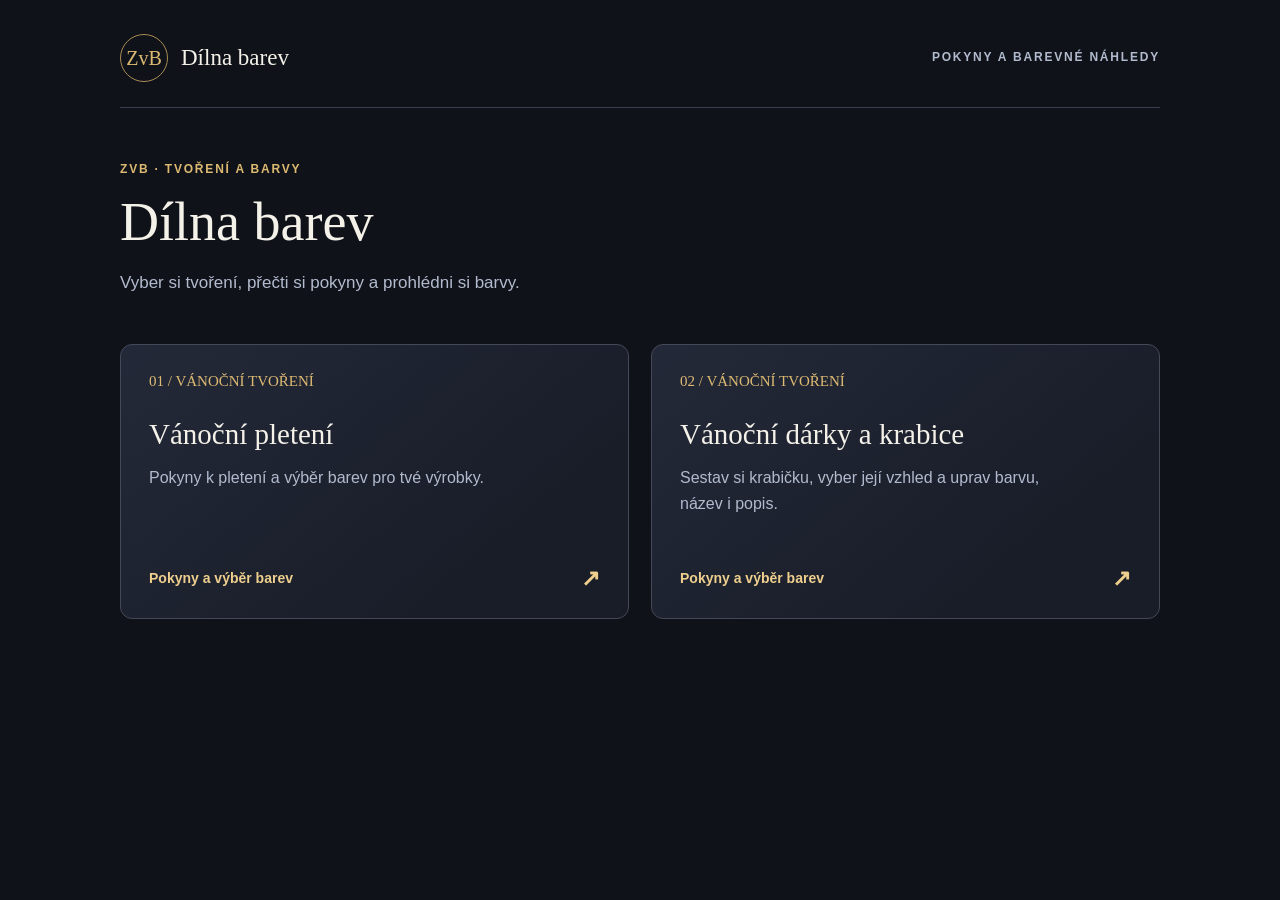
==== commit e66a715d: "nové časti" ====
--- a/index.html
+++ b/index.html
@@ -1,24 +1,3 @@
-<!doctype html><html lang="cs"><head><meta charset="utf-8"><meta name="viewport" content="width=device-width,initial-scale=1"><title>Barvírna · Ultima Online</title><meta name="description" content="Zkoušení povolených barev na předmětech Ultima Online."><style>
-*{box-sizing:border-box}body{margin:0;background:#101219;color:#f4f1e9;font:16px/1.5 'Segoe UI',sans-serif}main{max-width:1450px;margin:auto;padding:30px}header{border-bottom:1px solid #343846;padding-bottom:22px;margin-bottom:25px}h1{font:36px Georgia;margin:4px 0}h2{font-size:17px}small{color:#b7bbca;font-size:13px}header small{letter-spacing:2px;color:#d9bb7a}.workspace{display:grid;grid-template-columns:1fr 1.2fr 1fr;gap:24px}button{font:inherit;font-size:14px;cursor:pointer;background:#1c202c;border:1px solid #444858;border-radius:7px;padding:10px;color:inherit}button:hover,button[aria-pressed=true]{border-color:#ddba72;background:#302e29}button:focus-visible,input:focus-visible{outline:2px solid #edc878;outline-offset:3px}input{font:inherit;width:100%;padding:10px;border-radius:6px;background:#181c27;color:white;border:1px solid #444858;margin:8px 0 15px}label{font-size:14px}.itemgrid{display:grid;grid-template-columns:1fr 1fr;gap:10px}.item{display:flex;min-height:136px;flex-direction:column;align-items:center;justify-content:center;gap:5px}.item canvas{max-width:100%;max-height:64px;object-fit:contain}.item small{display:block}.preview{background:#1a1e29;border:1px solid #424758;border-radius:12px;padding:20px;align-self:start}.stage{min-height:245px;display:flex;align-items:center;justify-content:center;background:radial-gradient(ellipse,#343c4e,#181d29 75%);overflow:hidden}.stage canvas{max-width:100%;max-height:220px;object-fit:contain}canvas{image-rendering:pixelated}.result{text-align:center;padding:22px 0}.result h2{font:28px Georgia;color:#efcf8d;margin:8px}.result p{color:#b7bbca}.colors{max-height:570px;overflow:auto}.color{width:100%;display:flex;align-items:center;text-align:left;gap:12px;margin-bottom:7px}.color small{display:block}.swatch{width:50px;height:34px;border-radius:5px;flex-shrink:0}@media(max-width:950px){.workspace{grid-template-columns:1fr 1.5fr}.palette{grid-column:1/-1}.colors{display:grid;grid-template-columns:repeat(3,1fr);gap:6px}}@media(max-width:600px){main{padding:18px}.workspace{display:flex;flex-direction:column}.itemgrid{grid-template-columns:repeat(3,1fr)}.colors{grid-template-columns:1fr 1fr}.swatch{width:32px}.stage{min-height:220px}}
-.groups{display:flex;flex-wrap:wrap;gap:6px;margin-bottom:16px}.groups button{display:flex;align-items:center;gap:6px;font-size:13px;padding:7px 9px;border-radius:20px}.groups button:disabled{opacity:.4;cursor:default}.groupdot{display:inline-block;width:11px;height:11px;border-radius:50%;box-shadow:inset 0 0 0 1px #ffffff35}.hue-label strong{display:block;font-size:18px;line-height:1.35;font-weight:650;color:#f4f1e9}.hue-label small{display:block;font-size:14px;line-height:1.4;color:#b7bdcb;margin-top:4px}.result .hue-tag{display:inline-block;font-size:14px;line-height:1.4;color:#c4cad6;background:#282d3b;border:1px solid #444a5b;border-radius:6px;padding:4px 9px;margin:2px 0 6px}.result .hue-meta{font-size:13px;color:#aeb5c5;margin:4px 0 14px}.disclaimer{margin:28px 0 0;padding-top:18px;border-top:1px solid #343846;text-align:center;font-size:14px;line-height:1.5;color:#b2b9c9}</style></head><body><main><header><small>ULTIMA ONLINE · DÍLNA BAREV</small><h1 id="title">Barvírna</h1></header><div class="workspace"><section><h2>01 / Předmět</h2><label>ItemID nebo název<input id="itemsQuery" placeholder="Např. 0x1515"></label><div class="itemgrid" id="items"></div></section><section class="preview"><h2>02 / Vyzkoušej barvu</h2><div class="stage"><canvas id="art"></canvas></div><div class="result" aria-live="polite"><small id="itemName"></small><h2 id="hueName"></h2><p class="hue-tag" id="hueDescription"></p><p class="hue-meta" id="ids"></p><button id="reset">Obnovit původní barvu</button></div></section><section class="palette"><h2>03 / Povolené barvy</h2><label>Hue ID nebo popis barvy<input id="query" placeholder="Hledat barvu…"></label><div class="groups" id="groups" role="group" aria-label="Skupina barev"></div><div class="colors" id="colors"></div></section></div><p class="disclaimer">Barvy se ve hře mohou lišit. Tento náhled slouží pouze pro orientaci.</p></main>
-<script id="data" type="application/json">{"title":"Barvírna","items":[{"id":945,"name":"Velká kartička","w":44,"h":38,"partial":false,"sourceName":"papir"},{"id":3664,"name":"Malá kartička","w":34,"h":38,"partial":false,"sourceName":"Bankovka"},{"id":3735,"name":"Dárková krabice","w":32,"h":43,"partial":true,"sourceName":"giftbox"},{"id":9002,"name":"Dárková krabice","w":32,"h":43,"partial":true,"sourceName":"gift box"},{"id":12720,"name":"Dárková krabice","w":32,"h":43,"partial":true,"sourceName":"gift box"},{"id":12721,"name":"Dárková krabice","w":32,"h":43,"partial":true,"sourceName":"gift box"},{"id":12722,"name":"Dárková krabice","w":32,"h":43,"partial":true,"sourceName":"gift box"},{"id":12723,"name":"Dárková krabice","w":32,"h":43,"partial":true,"sourceName":"gift box"},{"id":12724,"name":"Dárková krabice","w":32,"h":43,"partial":true,"sourceName":"gift box"},{"id":12725,"name":"Dárková krabice","w":32,"h":43,"partial":true,"sourceName":"gift box"},{"id":12726,"name":"Dárková krabice","w":32,"h":43,"partial":true,"sourceName":"gift box"},{"id":12727,"name":"Dárková krabice","w":32,"h":43,"partial":true,"sourceName":"gift box"},{"id":12728,"name":"Dárková krabice","w":32,"h":43,"partial":true,"sourceName":"gift box"},{"id":12729,"name":"Dárková krabice","w":32,"h":43,"partial":true,"sourceName":"gift box"},{"id":12730,"name":"Dárková krabice","w":32,"h":43,"partial":true,"sourceName":"gift box"},{"id":12731,"name":"Dárková krabice","w":32,"h":43,"partial":true,"sourceName":"gift box"},{"id":12732,"name":"Dárková krabice","w":32,"h":43,"partial":true,"sourceName":"gift box"},{"id":12733,"name":"Dárková krabice","w":32,"h":43,"partial":true,"sourceName":"gift box"},{"id":12734,"name":"Dárková krabice","w":32,"h":43,"partial":true,"sourceName":"gift box"},{"id":12735,"name":"Dárková krabice","w":32,"h":43,"partial":true,"sourceName":"gift box"},{"id":12736,"name":"Dárková krabice","w":32,"h":43,"partial":true,"sourceName":"gift box"},{"id":12737,"name":"Dárková krabice","w":32,"h":43,"partial":true,"sourceName":"gift box"},{"id":12738,"name":"Dárková krabice","w":32,"h":39,"partial":true,"sourceName":"gift box"},{"id":12739,"name":"Dárková krabice","w":32,"h":36,"partial":true,"sourceName":"gift box"},{"id":12740,"name":"Dárková krabice","w":32,"h":34,"partial":true,"sourceName":"gift box"},{"id":12786,"name":"Dárková krabice","w":32,"h":43,"partial":true,"sourceName":"gift box"}],"hues":[{"id":1153,"name":"Bílá 1153","palette":[17969,17969,17969,19026,19026,20083,20083,21140,21140,21140,22197,22197,23254,23254,24311,24311,25368,25368,25368,26425,26425,27482,27482,28539,28539,28539,29596,29596,30653,30653,31710,31710],"sourceName":"Snow","group":"white"},{"id":1156,"name":"Bílá 1156","palette":[24344,25368,25401,25401,26458,27482,27482,27515,28539,29596,29596,29596,29596,30653,30653,30653,30653,30653,31710,31710,31710,31710,31710,32767,32767,32767,32767,32767,32767,32767,32767,32767],"sourceName":"Pure White","group":"white"},{"id":1158,"name":"Bílá 1158","palette":[0,3170,6309,9480,11626,14764,15821,17935,19024,20081,22163,23252,24309,25366,26423,27481,28538,29595,30652,30652,30652,30652,31709,31709,31709,31709,31710,31710,32766,32766,32767,32767],"sourceName":"Charlie Drawer White","group":"white"},{"id":1255,"name":"Bílá 1255","palette":[0,3171,6309,9480,11627,14765,16912,20050,22197,25335,27482,28539,28540,29597,30653,30654,31711,31711,31711,31711,31711,32767,32767,32767,32767,32767,32767,32767,32767,32767,32767,32767],"sourceName":"Deer White Skrinky","group":"white"},{"id":1359,"name":"Bílá 1359","palette":[23128,23128,24184,24185,24217,24217,25241,25274,25274,25274,26330,26330,26363,26363,27387,27419,27420,27452,28476,28476,28509,28509,29565,29565,29565,29598,30622,30622,30654,30655,31711,31711],"sourceName":"Snow Pink","group":"white"},{"id":1557,"name":"Bílá 1557","palette":[0,1057,3171,4228,6342,7399,9513,10570,12684,13741,15855,16912,19026,20083,22197,23254,25368,25368,25368,26425,26425,27482,27482,28539,28539,29596,29596,30653,30653,31710,31710,32767],"sourceName":"Lauren White","group":"white"},{"id":1573,"name":"Bílá 1573","palette":[1,3172,7399,8456,9513,11627,13741,14798,16912,17969,20083,22197,23254,25368,24311,24311,24311,24311,24311,24311,24311,25368,25368,26425,27482,28539,27482,28539,28539,29596,29596,30653],"sourceName":"lauren white 2","group":"white"},{"id":1574,"name":"Bílá 1574","palette":[1,3172,7399,9513,11627,14798,16912,19026,21140,21140,21140,22197,23254,24311,23254,24311,24311,24311,24311,24311,24311,25368,25368,26425,27482,28539,27482,28539,28539,29596,29596,30653],"sourceName":"lauren white 3","group":"white"},{"id":1782,"name":"Bílá 1782","palette":[1,1058,2115,3172,4228,5285,6342,7399,9513,11627,13741,16912,19026,21140,23254,25368,25368,26425,26425,27482,27482,28539,28539,29596,29596,29596,30653,30653,31710,31710,32767,32767],"sourceName":"Deer Snow White","group":"white"},{"id":1783,"name":"Bílá 1783","palette":[1,1,0,0,1057,3171,4228,6342,7399,10570,12684,15855,18993,21140,24278,27449,29563,32734,32734,32767,32767,32767,31710,31710,30653,30653,29596,28539,28539,27482,27482,26425],"sourceName":"Deer Shiny White","group":"white"},{"id":1936,"name":"Bílá 1936","palette":[1,32767,31710,31710,31710,30653,29596,29596,29596,28539,27482,27482,27482,27482,28539,28539,28539,29596,29596,29596,29596,29596,30653,30653,30653,31710,31710,31710,31710,31710,32767,32767],"sourceName":"Valor","group":"white"},{"id":1953,"name":"Bílá 1953","palette":[1,1,1,1,1,4192,6306,7364,9478,11592,14731,16878,19024,22163,25302,27448,29595,32734,32734,32767,32767,32767,31710,31710,30653,30653,29596,28539,28539,27482,27482,26425],"sourceName":"Ancient","group":"white"},{"id":2000,"name":"Bílá 2000","palette":[0,2114,4228,6342,8456,10570,12684,14798,16912,17969,20083,22197,24311,26425,28539,30653,32767,32767,32767,32767,32767,32767,32767,32767,32767,32767,32767,32767,26425,19026,12684,6342],"sourceName":"Bright white","group":"white"},{"id":2057,"name":"Bílá 2057","palette":[1,1,9515,10572,11629,12686,13743,15824,16881,17938,18995,20052,21141,22198,23255,24312,25369,27450,28507,29564,30621,31678,32735,30621,27482,25336,23222,20083,17969,15823,12684,10570],"sourceName":"Heavenly White","group":"white"},{"id":2972,"name":"Bílá 2972","palette":[0,8456,16912,24311,32767,32767,32767,32767,32767,32767,32767,32767,32767,32767,32767,32767,32767,32767,32767,32767,32767,32767,32767,32767,32767,32767,32767,32767,32767,28539,23254,19026],"sourceName":"WHITE","group":"white"},{"id":706,"name":"Šedá 706","palette":[0,0,0,1057,2115,3172,5285,6342,7400,8457,8458,9514,10571,10572,11629,12685,13742,13743,14799,15856,15857,16914,17970,17971,19028,20084,20085,21142,22199,22199,23256,24313],"sourceName":"Hue (2115->25370)","group":"gray"},{"id":711,"name":"Šedá 711","palette":[0,0,0,1057,2114,3172,4229,6310,7368,8425,9482,9514,10571,11596,12653,12685,13742,14767,14799,15856,16881,17938,17970,18995,20052,20084,21109,22166,23223,23223,24280,25337],"sourceName":"Hue (2115->26394)","group":"gray"},{"id":716,"name":"Šedá 716","palette":[0,0,0,1058,3139,4229,5286,6343,7400,8424,9481,10538,11595,11596,12653,13709,14766,14767,15823,16880,16881,17938,18994,18995,20052,21108,21109,22166,23223,23223,24280,25337],"sourceName":"Hue (3139->26394)","group":"gray"},{"id":721,"name":"Šedá 721","palette":[0,0,0,1057,2114,3171,4228,6310,7367,8424,9481,10538,11595,12620,13677,13709,14766,15791,15823,16880,17905,18962,18994,20019,21076,21108,22133,23190,24247,24247,25304,26361],"sourceName":"Hue (3139->27418)","group":"gray"},{"id":726,"name":"Šedá 726","palette":[0,0,0,1057,2114,4196,5253,6310,8392,9449,10506,10538,11595,12620,13677,13709,14766,15791,15823,16880,17905,18962,18994,20019,21076,21108,22133,23190,24247,24247,25304,26361],"sourceName":"Hue (3139->27418)","group":"gray"},{"id":731,"name":"Šedá 731","palette":[0,0,0,1057,2114,3171,4228,6310,7367,8424,9481,10538,11595,12619,13676,13709,14766,15790,15823,16880,17904,18961,18994,20018,21075,21108,22132,23189,24246,24246,25303,26360],"sourceName":"Hue (3139->27417)","group":"gray"},{"id":736,"name":"Šedá 736","palette":[0,0,0,1057,2114,4195,5252,6309,8390,9447,10504,10537,11594,12618,13675,13708,14765,15789,15822,16879,17903,18960,18993,20017,21074,21107,22131,23188,24245,24245,25302,26359],"sourceName":"Hue (3138->27416)","group":"gray"},{"id":741,"name":"Šedá 741","palette":[0,0,0,1057,2114,3171,4228,6309,7366,8423,9480,10537,11594,12618,13675,13708,14765,15789,15822,16879,17903,18960,18993,20017,21074,21107,22131,23188,24245,24245,25302,26359],"sourceName":"Hue (3138->27416)","group":"gray"},{"id":746,"name":"Šedá 746","palette":[0,0,0,1057,2114,3171,4228,6341,7398,8455,9512,10569,11626,12650,13707,13740,14797,15821,15854,16911,17935,18992,19025,20049,21106,21139,22163,23220,24277,24277,25334,26391],"sourceName":"Hue (3170->27448)","group":"gray"},{"id":751,"name":"Šedá 751","palette":[0,0,0,1057,2114,3171,4228,6341,7398,8455,9512,10569,11626,12682,13739,13740,14797,15853,15854,16911,17967,19024,19025,20081,21138,21139,22195,23252,24309,24309,25366,26423],"sourceName":"Hue (3170->27480)","group":"gray"},{"id":756,"name":"Šedá 756","palette":[0,0,0,1057,2114,3171,4228,6341,7398,8455,9512,10569,11626,12682,13739,13740,14797,15853,15854,16911,17967,19024,19025,20081,21138,21139,22195,23252,24309,24309,25366,26423],"sourceName":"Hue (3170->27480)","group":"gray"},{"id":761,"name":"Šedá 761","palette":[0,0,0,1057,2114,3171,4228,6341,7398,8455,9512,10569,11626,12682,13739,13740,14797,15853,15854,16911,17967,19024,19025,20081,21138,21139,22195,23252,24309,24309,25366,26423],"sourceName":"Hue (3170->27480)","group":"gray"},{"id":766,"name":"Šedá 766","palette":[0,0,0,1057,2114,3171,4228,6341,7398,8455,9512,10569,11626,11658,12715,13740,14797,14829,15854,16911,16943,18000,19025,19057,20114,21139,21171,22228,23285,23285,24342,25399],"sourceName":"Hue (3170->26456)","group":"gray"},{"id":771,"name":"Šedá 771","palette":[0,0,0,1057,2114,3171,4228,5317,6374,7431,8488,9545,10602,10634,11691,12716,13773,13805,14830,15887,15919,16976,18001,18033,19090,20115,20147,21204,22261,22261,23318,24375],"sourceName":"Hue (2146->25432)","group":"gray"},{"id":776,"name":"Šedá 776","palette":[0,0,0,1057,2114,3171,4228,5317,6374,7431,8488,9545,10602,10634,11691,12716,13773,13805,14830,15887,15919,16976,18001,18033,19090,20115,20147,21204,22261,22261,23318,24375],"sourceName":"Hue (2146->25432)","group":"gray"},{"id":781,"name":"Šedá 781","palette":[0,0,0,1057,2114,3171,4228,5318,6375,7432,8489,9546,10603,10635,11692,12717,13774,13806,14831,15888,15920,16977,18002,18034,19091,20116,20148,21205,22262,22262,23319,24376],"sourceName":"Hue (2147->25433)","group":"gray"},{"id":786,"name":"Šedá 786","palette":[0,0,0,1057,2114,3171,4228,5318,6375,7432,8489,9546,10603,10636,11693,12717,13774,13807,14831,15888,15921,16978,18002,18035,19092,20116,20149,21206,22263,22263,23320,24377],"sourceName":"Hue (2147->25434)","group":"gray"},{"id":791,"name":"Šedá 791","palette":[0,0,0,1057,2114,3204,4261,5318,6408,7465,8522,9546,10603,10636,11693,12717,13774,13807,14831,15888,15921,16978,18002,18035,19092,20116,20149,21206,22263,22263,23320,24377],"sourceName":"Hue (2147->25434)","group":"gray"},{"id":796,"name":"Šedá 796","palette":[0,0,0,1057,2114,3171,4228,5318,6375,7432,8489,9546,10603,10604,11661,12717,13774,13775,14831,15888,15889,16946,18002,18003,19060,20116,20117,21174,22231,22231,23288,24345],"sourceName":"Hue (2147->25402)","group":"gray"},{"id":801,"name":"Šedá 801","palette":[0,0,0,1057,2114,3171,4228,5286,6343,7400,8457,9514,10571,10604,11661,12685,13742,13775,14799,15856,15889,16946,17970,18003,19060,20084,20117,21174,22231,22231,23288,24345],"sourceName":"Hue (2115->25402)","group":"gray"},{"id":806,"name":"Šedá 806","palette":[0,0,0,1057,2114,3172,4229,5286,6344,7401,8458,9514,10571,10572,11629,12685,13742,13743,14799,15856,15857,16914,17970,17971,19028,20084,20085,21142,22199,22199,23256,24313],"sourceName":"Hue (2115->25370)","group":"gray"},{"id":811,"name":"Šedá 811","palette":[0,0,0,1057,3139,4196,5285,6342,8424,9481,9482,10538,11595,11596,12653,13709,14766,14767,15823,16880,16881,17938,18994,18995,20052,21108,21109,22166,23223,23223,24280,25337],"sourceName":"Hue (3139->26394)","group":"gray"},{"id":816,"name":"Šedá 816","palette":[0,0,0,1057,2114,3171,4228,6310,7367,8424,9481,10538,11595,11596,12653,13709,14766,14767,15823,16880,16881,17938,18994,18995,20052,21108,21109,22166,23223,23223,24280,25337],"sourceName":"Hue (3139->26394)","group":"gray"},{"id":821,"name":"Šedá 821","palette":[0,0,0,1057,3139,4196,5285,6342,8424,9481,10506,10538,11595,12620,13677,13709,14766,15791,15823,16880,17905,18962,18994,20019,21076,21108,22133,23190,24247,24247,25304,26361],"sourceName":"Hue (3139->27418)","group":"gray"},{"id":826,"name":"Šedá 826","palette":[0,0,0,1057,3139,4196,5285,6342,8424,9481,10505,10538,11595,12619,13676,13709,14766,15790,15823,16880,17904,18961,18994,20018,21075,21108,22132,23189,24246,24246,25303,26360],"sourceName":"Hue (3139->27417)","group":"gray"},{"id":830,"name":"Šedá 830","palette":[0,0,0,1057,2114,3171,4228,5253,6310,7367,8424,9481,10538,11562,11595,12619,13676,13709,14733,14766,15790,16847,16880,17904,18961,18961,20018,20051,21075,22132,22132,23189],"sourceName":"Hue (3139->24246)","group":"gray"},{"id":831,"name":"Šedá 831","palette":[0,0,0,1057,2114,3171,4228,6310,7367,8424,9481,10538,11595,12619,13676,13709,14766,15790,15823,16880,17904,18961,18994,20018,21075,21108,22132,23189,24246,24246,25303,26360],"sourceName":"Hue (3139->27417)","group":"gray"},{"id":835,"name":"Šedá 835","palette":[0,0,0,1057,2114,3171,5253,6310,7367,8424,9448,9481,10537,11562,11594,12619,13676,13708,14733,14765,15790,16846,16879,17903,18960,18961,20017,20050,21074,22131,22131,23188],"sourceName":"Hue (3139->24245)","group":"gray"},{"id":836,"name":"Šedá 836","palette":[0,0,0,1057,2114,4195,5252,6310,8391,9448,10505,10538,11595,12619,13676,13709,14766,15790,15823,16880,17904,18961,18994,20018,21075,21108,22132,23189,24246,24246,25303,26360],"sourceName":"Hue (3139->27417)","group":"gray"},{"id":841,"name":"Šedá 841","palette":[0,0,0,1057,2114,4195,5252,6341,8422,9479,10536,10537,11594,12650,13707,13708,14765,15821,15822,16879,17935,18992,18993,20049,21106,21107,22163,23220,24277,24277,25334,26391],"sourceName":"Hue (3138->27448)","group":"gray"},{"id":846,"name":"Šedá 846","palette":[0,0,0,1057,3170,4227,5285,6342,8455,9512,10536,10569,11626,12650,13707,13740,14797,15821,15854,16911,17935,18992,19025,20049,21106,21139,22163,23220,24277,24277,25334,26391],"sourceName":"Hue (3170->27448)","group":"gray"},{"id":850,"name":"Šedá 850","palette":[0,0,0,1057,2114,3171,5284,6341,7398,8455,9479,9512,10569,11593,11626,12650,13707,13740,14764,14797,15821,16878,16911,17935,18992,18992,20049,20082,21106,22163,22163,23220],"sourceName":"Hue (3170->24277)","group":"gray"},{"id":851,"name":"Šedá 851","palette":[0,0,0,1057,2114,4195,5252,6341,8422,9479,10536,10569,11626,12650,13707,13740,14797,15821,15854,16911,17935,18992,19025,20049,21106,21139,22163,23220,24277,24277,25334,26391],"sourceName":"Hue (3170->27448)","group":"gray"},{"id":856,"name":"Šedá 856","palette":[0,0,0,1057,2114,4227,5284,6341,8454,9511,10568,10569,11626,12682,13739,13740,14797,15853,15854,16911,17967,19024,19025,20081,21138,21139,22195,23252,24309,24309,25366,26423],"sourceName":"Hue (3170->27480)","group":"gray"},{"id":861,"name":"Šedá 861","palette":[0,0,0,1057,2114,3171,4228,6341,7398,8455,9512,10569,11626,11658,12715,13740,14797,14829,15854,16911,16943,18000,19025,19057,20114,21139,21171,22228,23285,23285,24342,25399],"sourceName":"Hue (3170->26456)","group":"gray"},{"id":865,"name":"Šedá 865","palette":[0,0,0,1057,2114,3171,4228,5285,6341,7398,8455,9512,10569,10601,11626,11658,12715,13740,13772,14797,14829,15886,16911,16943,18000,18000,19057,20082,20114,21171,21171,22228],"sourceName":"Hue (3170->23285)","group":"gray"},{"id":866,"name":"Šedá 866","palette":[0,0,0,1057,2114,3171,4228,6341,7398,8455,9512,10569,11626,11658,12715,13740,14797,14829,15854,16911,16943,18000,19025,19057,20114,21139,21171,22228,23285,23285,24342,25399],"sourceName":"Hue (3170->26456)","group":"gray"},{"id":870,"name":"Šedá 870","palette":[0,0,0,1057,2114,3171,4228,4260,5317,6374,7431,8488,9545,9577,10602,10634,11691,12716,12748,13773,13805,14862,15887,15919,16976,16976,18033,19058,19090,20147,20147,21204],"sourceName":"Hue (2146->22261)","group":"gray"},{"id":871,"name":"Šedá 871","palette":[0,0,0,1057,2114,3171,4228,5317,6374,7431,8488,9545,10602,11658,12715,12716,13773,14829,14830,15887,16943,18000,18001,19057,20114,20115,21171,22228,23285,23285,24342,25399],"sourceName":"Hue (2146->26456)","group":"gray"},{"id":875,"name":"Šedá 875","palette":[0,0,0,1057,2114,3171,4228,4261,5318,6375,7432,8489,9545,9578,10602,10635,11692,12716,12749,13773,13806,14862,15887,15919,16976,16977,18033,19058,19090,20147,20147,21204],"sourceName":"Hue (2147->22261)","group":"gray"},{"id":876,"name":"Šedá 876","palette":[0,0,0,1057,2114,3171,4228,5318,6375,7432,8489,9546,10603,10635,11692,12717,13774,13806,14831,15888,15920,16977,18002,18034,19091,20116,20148,21205,22262,22262,23319,24376],"sourceName":"Hue (2147->25433)","group":"gray"},{"id":880,"name":"Šedá 880","palette":[0,0,0,1057,2114,3171,4228,4261,5318,6375,7432,8489,9546,9578,10603,10635,11692,12717,12749,13774,13806,14863,15888,15920,16977,16977,18034,19059,19091,20148,20148,21205],"sourceName":"Hue (2147->22262)","group":"gray"},{"id":881,"name":"Šedá 881","palette":[0,0,0,1057,2114,3171,4228,5318,6375,7432,8489,9546,10603,10635,11692,12717,13774,13806,14831,15888,15920,16977,18002,18034,19091,20116,20148,21205,22262,22262,23319,24376],"sourceName":"Hue (2147->25433)","group":"gray"},{"id":885,"name":"Šedá 885","palette":[0,0,0,1057,2114,3171,4228,4261,5318,6375,7432,8489,9546,9578,10603,10635,11692,12717,12749,13774,13806,14863,15888,15920,16977,16977,18034,19059,19091,20148,20148,21205],"sourceName":"Hue (2147->22262)","group":"gray"},{"id":886,"name":"Šedá 886","palette":[0,0,0,1057,2114,3171,4228,5318,6375,7432,8489,9546,10603,10635,11692,12717,13774,13806,14831,15888,15920,16977,18002,18034,19091,20116,20148,21205,22262,22262,23319,24376],"sourceName":"Hue (2147->25433)","group":"gray"},{"id":890,"name":"Šedá 890","palette":[0,0,0,1057,2114,3171,4228,5285,5318,6375,7432,8489,9546,9579,10603,10636,11693,12717,12750,13774,13807,14864,15888,15921,16978,16978,18035,19059,19092,20149,20149,21206],"sourceName":"Hue (2147->22263)","group":"gray"},{"id":891,"name":"Šedá 891","palette":[0,0,0,1057,2114,3171,4228,5318,6375,7432,8489,9546,10603,10636,11693,12717,13774,13807,14831,15888,15921,16978,18002,18035,19092,20116,20149,21206,22263,22263,23320,24377],"sourceName":"Hue (2147->25434)","group":"gray"},{"id":895,"name":"Šedá 895","palette":[0,0,0,1057,2114,3171,4228,4261,5318,6375,7432,8489,9546,9547,10603,10604,11661,12717,12718,13774,13775,14832,15888,15889,16946,16946,18003,19059,19060,20117,20117,21174],"sourceName":"Hue (2147->22231)","group":"gray"},{"id":896,"name":"Šedá 896","palette":[0,0,0,1057,2114,3171,4228,5318,6375,7432,8489,9546,10603,10604,11661,12717,13774,13775,14831,15888,15889,16946,18002,18003,19060,20116,20117,21174,22231,22231,23288,24345],"sourceName":"Hue (2147->25402)","group":"gray"},{"id":900,"name":"Šedá 900","palette":[0,0,0,1057,2114,3171,4228,5285,5318,6375,7432,8489,9546,9547,10603,10604,11661,12717,12718,13774,13775,14832,15888,15889,16946,16946,18003,19059,19060,20117,20117,21174],"sourceName":"Hue (2147->22231)","group":"gray"},{"id":901,"name":"Šedá 901","palette":[0,0,0,1057,2114,3171,4228,5285,5319,6376,7433,8490,9547,10604,11661,12717,13774,13775,14831,15888,15889,16946,18002,18003,19060,20116,20117,21174,22231,22231,23288,24345],"sourceName":"Hue (2147->25402)","group":"gray"},{"id":902,"name":"Šedá 902","palette":[0,0,0,1057,1057,2114,2114,3171,3171,4228,4228,5285,5285,6342,6342,7399,7399,7399,8456,8456,8456,8456,9513,9513,9513,10570,10570,10570,10570,11627,11627,11627],"sourceName":"Hue (3171->12684)","group":"gray"},{"id":903,"name":"Šedá 903","palette":[0,0,0,1057,2114,2114,3171,4228,5285,5285,6342,7399,7399,8456,8456,9513,9513,9513,10570,10570,11627,11627,11627,12684,12684,13741,13741,13741,14798,14798,15855,15855],"sourceName":"Hue (3171->16912)","group":"gray"},{"id":904,"name":"Šedá 904","palette":[0,0,0,1057,2114,3171,4228,4228,5285,6342,7399,8456,9513,9513,10570,10570,11627,11627,12684,12684,13741,13741,14798,14798,15855,15855,16912,16912,17969,17969,19026,19026],"sourceName":"Hue (3171->20083)","group":"gray"},{"id":905,"name":"Šedá 905","palette":[0,0,0,1057,2114,3171,4228,5285,5285,6342,7399,8456,9513,10570,11627,11627,12684,13741,13741,14798,14798,15855,16912,16912,17969,17969,19026,20083,20083,21140,21140,22197],"sourceName":"Hue (3171->23254)","group":"gray"},{"id":906,"name":"Šedá 906","palette":[0,0,0,1057,2114,3171,4228,6342,7399,8456,9513,10570,11627,11627,12684,13741,14798,14798,15855,16912,16912,17969,19026,19026,20083,21140,21140,22197,23254,23254,24311,25368],"sourceName":"Hue (3171->26425)","group":"gray"},{"id":907,"name":"Šedá 907","palette":[0,0,0,1057,1057,2114,2114,3171,4228,4228,5285,6342,6342,6342,6342,7399,7399,7399,8456,8456,8456,8456,9513,9513,9513,10570,10570,10570,10570,11627,11627,11627],"sourceName":"Hue (3171->12684)","group":"gray"},{"id":908,"name":"Šedá 908","palette":[0,0,0,1057,2114,3171,4228,4228,5285,6342,7399,7399,7399,8456,8456,9513,9513,9513,10570,10570,11627,11627,11627,12684,12684,13741,13741,13741,14798,14798,15855,15855],"sourceName":"Hue (3171->16912)","group":"gray"},{"id":909,"name":"Šedá 909","palette":[0,0,0,1057,2114,3171,4228,4228,5285,6342,7399,8456,9513,9513,10570,10570,11627,11627,12684,12684,13741,13741,14798,14798,15855,15855,16912,16912,17969,17969,19026,19026],"sourceName":"Hue (3171->20083)","group":"gray"},{"id":910,"name":"Šedá 910","palette":[0,0,0,1057,2114,3171,4228,5285,6342,7399,8456,9513,10570,10570,11627,11627,12684,13741,13741,14798,14798,15855,16912,16912,17969,17969,19026,20083,20083,21140,21140,22197],"sourceName":"Hue (3171->23254)","group":"gray"},{"id":911,"name":"Šedá 911","palette":[0,0,0,1057,2114,3171,4228,6342,7399,8456,9513,10570,11627,11627,12684,13741,14798,14798,15855,16912,16912,17969,19026,19026,20083,21140,21140,22197,23254,23254,24311,25368],"sourceName":"Hue (3171->26425)","group":"gray"},{"id":912,"name":"Šedá 912","palette":[0,0,0,1057,1057,2114,3171,3171,4228,5285,5285,6342,6342,6342,6342,7399,7399,7399,8456,8456,8456,8456,9513,9513,9513,10570,10570,10570,10570,11627,11627,11627],"sourceName":"Hue (3171->12684)","group":"gray"},{"id":913,"name":"Šedá 913","palette":[0,0,0,1057,2114,3171,4228,4228,5285,6342,7399,7399,7399,8456,8456,9513,9513,9513,10570,10570,11627,11627,11627,12684,12684,13741,13741,13741,14798,14798,15855,15855],"sourceName":"Hue (3171->16912)","group":"gray"},{"id":914,"name":"Šedá 914","palette":[0,0,0,1057,2114,3171,4228,4228,5285,6342,7399,8456,9513,9513,10570,10570,11627,11627,12684,12684,13741,13741,14798,14798,15855,15855,16912,16912,17969,17969,19026,19026],"sourceName":"Hue (3171->20083)","group":"gray"},{"id":915,"name":"Šedá 915","palette":[0,0,0,1057,2114,3171,4228,5285,6342,7399,8456,9513,10570,10570,11627,11627,12684,13741,13741,14798,14798,15855,16912,16912,17969,17969,19026,20083,20083,21140,21140,22197],"sourceName":"Hue (3171->23254)","group":"gray"},{"id":916,"name":"Šedá 916","palette":[0,0,0,1057,2114,3171,4228,5285,6342,7399,8456,9513,10570,11627,12684,13741,14798,14798,15855,16912,16912,17969,19026,19026,20083,21140,21140,22197,23254,23254,24311,25368],"sourceName":"Hue (3171->26425)","group":"gray"},{"id":917,"name":"Šedá 917","palette":[0,0,0,1057,1057,2114,3171,3171,4228,5285,5285,6342,6342,6342,6342,7399,7399,7399,8456,8456,8456,8456,9513,9513,9513,10570,10570,10570,10570,11627,11627,11627],"sourceName":"Hue (3171->12684)","group":"gray"},{"id":918,"name":"Šedá 918","palette":[0,0,0,1057,1057,2114,3171,3171,4228,5285,6342,6342,7399,8456,8456,9513,9513,9513,10570,10570,11627,11627,11627,12684,12684,13741,13741,13741,14798,14798,15855,15855],"sourceName":"Hue (3171->16912)","group":"gray"},{"id":919,"name":"Šedá 919","palette":[0,0,0,1057,2114,3171,4228,4228,5285,6342,7399,8456,9513,9513,10570,10570,11627,11627,12684,12684,13741,13741,14798,14798,15855,15855,16912,16912,17969,17969,19026,19026],"sourceName":"Hue (3171->20083)","group":"gray"},{"id":920,"name":"Šedá 920","palette":[0,0,0,1057,2114,3171,4228,5285,6342,7399,8456,9513,10570,10570,11627,11627,12684,13741,13741,14798,14798,15855,16912,16912,17969,17969,19026,20083,20083,21140,21140,22197],"sourceName":"Hue (3171->23254)","group":"gray"},{"id":921,"name":"Šedá 921","palette":[0,0,0,1057,2114,3171,4228,6342,7399,8456,9513,10570,11627,11627,12684,13741,14798,14798,15855,16912,16912,17969,19026,19026,20083,21140,21140,22197,23254,23254,24311,25368],"sourceName":"Hue (3171->26425)","group":"gray"},{"id":922,"name":"Šedá 922","palette":[0,0,0,1057,1057,2114,2114,3171,4228,4228,5285,6342,6342,6342,6342,7399,7399,7399,8456,8456,8456,8456,9513,9513,9513,10570,10570,10570,10570,11627,11627,11627],"sourceName":"Hue (3171->12684)","group":"gray"},{"id":923,"name":"Šedá 923","palette":[0,0,0,1057,1057,2114,3171,3171,4228,5285,6342,6342,7399,8456,8456,9513,9513,9513,10570,10570,11627,11627,11627,12684,12684,13741,13741,13741,14798,14798,15855,15855],"sourceName":"Hue (3171->16912)","group":"gray"},{"id":924,"name":"Šedá 924","palette":[0,0,0,1057,2114,3171,4228,4228,5285,6342,7399,8456,9513,9513,10570,10570,11627,11627,12684,12684,13741,13741,14798,14798,15855,15855,16912,16912,17969,17969,19026,19026],"sourceName":"Hue (3171->20083)","group":"gray"},{"id":925,"name":"Šedá 925","palette":[0,0,0,1057,2114,3171,4228,5285,6342,7399,8456,9513,10570,10570,11627,11627,12684,13741,13741,14798,14798,15855,16912,16912,17969,17969,19026,20083,20083,21140,21140,22197],"sourceName":"Hue (3171->23254)","group":"gray"},{"id":926,"name":"Šedá 926","palette":[0,0,0,1057,2114,3171,4228,6342,7399,8456,9513,10570,11627,11627,12684,13741,14798,14798,15855,16912,16912,17969,19026,19026,20083,21140,21140,22197,23254,23254,24311,25368],"sourceName":"Hue (3171->26425)","group":"gray"},{"id":927,"name":"Šedá 927","palette":[0,0,0,1057,1057,2114,2114,3171,4228,4228,5285,6342,6342,6342,6342,7399,7399,7399,8456,8456,8456,8456,9513,9513,9513,10570,10570,10570,10570,11627,11627,11627],"sourceName":"Hue (3171->12684)","group":"gray"},{"id":928,"name":"Šedá 928","palette":[0,0,0,1057,2114,2114,3171,4228,5285,5285,6342,7399,7399,8456,8456,9513,9513,9513,10570,10570,11627,11627,11627,12684,12684,13741,13741,13741,14798,14798,15855,15855],"sourceName":"Hue (3171->16912)","group":"gray"},{"id":929,"name":"Šedá 929","palette":[0,0,0,1057,2114,3171,4228,4228,5285,6342,7399,8456,9513,9513,10570,10570,11627,11627,12684,12684,13741,13741,14798,14798,15855,15855,16912,16912,17969,17969,19026,19026],"sourceName":"Hue (3171->20083)","group":"gray"},{"id":930,"name":"Šedá 930","palette":[0,0,0,1057,2114,3171,4228,5285,6342,7399,8456,9513,10570,10570,11627,11627,12684,13741,13741,14798,14798,15855,16912,16912,17969,17969,19026,20083,20083,21140,21140,22197],"sourceName":"Hue (3171->23254)","group":"gray"},{"id":931,"name":"Šedá 931","palette":[0,0,0,1057,2114,3171,4228,6342,7399,8456,9513,10570,11627,11627,12684,13741,14798,14798,15855,16912,16912,17969,19026,19026,20083,21140,21140,22197,23254,23254,24311,25368],"sourceName":"Hue (3171->26425)","group":"gray"},{"id":932,"name":"Šedá 932","palette":[0,0,0,1057,1057,2114,3171,3171,4228,5285,5285,6342,6342,6342,6342,7399,7399,7399,8456,8456,8456,8456,9513,9513,9513,10570,10570,10570,10570,11627,11627,11627],"sourceName":"Hue (3171->12684)","group":"gray"},{"id":933,"name":"Šedá 933","palette":[0,0,0,1057,2114,2114,3171,4228,5285,5285,6342,7399,7399,8456,8456,9513,9513,9513,10570,10570,11627,11627,11627,12684,12684,13741,13741,13741,14798,14798,15855,15855],"sourceName":"Hue (3171->16912)","group":"gray"},{"id":934,"name":"Šedá 934","palette":[0,0,0,1057,2114,3171,4228,5285,6342,7399,8456,8456,9513,9513,10570,10570,11627,11627,12684,12684,13741,13741,14798,14798,15855,15855,16912,16912,17969,17969,19026,19026],"sourceName":"Hue (3171->20083)","group":"gray"},{"id":935,"name":"Šedá 935","palette":[0,0,0,1057,2114,3171,4228,5285,6342,7399,8456,9513,10570,10570,11627,11627,12684,13741,13741,14798,14798,15855,16912,16912,17969,17969,19026,20083,20083,21140,21140,22197],"sourceName":"Hue (3171->23254)","group":"gray"},{"id":936,"name":"Šedá 936","palette":[0,0,0,1057,2114,3171,4228,6342,7399,8456,9513,10570,11627,11627,12684,13741,14798,14798,15855,16912,16912,17969,19026,19026,20083,21140,21140,22197,23254,23254,24311,25368],"sourceName":"Hue (3171->26425)","group":"gray"},{"id":937,"name":"Šedá 937","palette":[0,0,0,1057,1057,2114,3171,3171,4228,5285,5285,6342,6342,6342,6342,7399,7399,7399,8456,8456,8456,8456,9513,9513,9513,10570,10570,10570,10570,11627,11627,11627],"sourceName":"Hue (3171->12684)","group":"gray"},{"id":938,"name":"Šedá 938","palette":[0,0,0,1057,2114,2114,3171,4228,5285,5285,6342,7399,7399,8456,8456,9513,9513,9513,10570,10570,11627,11627,11627,12684,12684,13741,13741,13741,14798,14798,15855,15855],"sourceName":"Hue (3171->16912)","group":"gray"},{"id":939,"name":"Šedá 939","palette":[0,0,0,1057,2114,3171,4228,5285,5285,6342,7399,8456,9513,9513,10570,10570,11627,11627,12684,12684,13741,13741,14798,14798,15855,15855,16912,16912,17969,17969,19026,19026],"sourceName":"Hue (3171->20083)","group":"gray"},{"id":940,"name":"Šedá 940","palette":[0,0,0,1057,2114,3171,4228,5285,6342,7399,8456,9513,10570,10570,11627,11627,12684,13741,13741,14798,14798,15855,16912,16912,17969,17969,19026,20083,20083,21140,21140,22197],"sourceName":"Hue (3171->23254)","group":"gray"},{"id":941,"name":"Šedá 941","palette":[0,0,0,1057,2114,3171,4228,6342,7399,8456,9513,10570,11627,11627,12684,13741,14798,14798,15855,16912,16912,17969,19026,19026,20083,21140,21140,22197,23254,23254,24311,25368],"sourceName":"Hue (3171->26425)","group":"gray"},{"id":942,"name":"Šedá 942","palette":[0,0,0,1057,1057,2114,2114,3171,4228,4228,5285,5285,6342,6342,6342,7399,7399,7399,8456,8456,8456,8456,9513,9513,9513,10570,10570,10570,10570,11627,11627,11627],"sourceName":"Hue (3171->12684)","group":"gray"},{"id":943,"name":"Šedá 943","palette":[0,0,0,1057,2114,2114,3171,4228,5285,5285,6342,7399,7399,8456,8456,9513,9513,9513,10570,10570,11627,11627,11627,12684,12684,13741,13741,13741,14798,14798,15855,15855],"sourceName":"Hue (3171->16912)","group":"gray"},{"id":944,"name":"Šedá 944","palette":[0,0,0,1057,2114,3171,4228,5285,6342,7399,8456,8456,9513,9513,10570,10570,11627,11627,12684,12684,13741,13741,14798,14798,15855,15855,16912,16912,17969,17969,19026,19026],"sourceName":"Hue (3171->20083)","group":"gray"},{"id":945,"name":"Šedá 945","palette":[0,0,0,1057,2114,3171,4228,5285,6342,7399,8456,9513,10570,10570,11627,11627,12684,13741,13741,14798,14798,15855,16912,16912,17969,17969,19026,20083,20083,21140,21140,22197],"sourceName":"Hue (3171->23254)","group":"gray"},{"id":946,"name":"Šedá 946","palette":[0,0,0,1057,2114,3171,4228,6342,7399,8456,9513,10570,11627,11627,12684,13741,14798,14798,15855,16912,16912,17969,19026,19026,20083,21140,21140,22197,23254,23254,24311,25368],"sourceName":"Hue (3171->26425)","group":"gray"},{"id":947,"name":"Šedá 947","palette":[0,0,0,1057,1057,2114,2114,3171,3171,4228,4228,5285,5285,6342,6342,7399,7399,7399,8456,8456,8456,8456,9513,9513,9513,10570,10570,10570,10570,11627,11627,11627],"sourceName":"Hue (3171->12684)","group":"gray"},{"id":948,"name":"Šedá 948","palette":[0,0,0,1057,1057,2114,3171,3171,4228,5285,6342,6342,7399,8456,8456,9513,9513,9513,10570,10570,11627,11627,11627,12684,12684,13741,13741,13741,14798,14798,15855,15855],"sourceName":"Hue (3171->16912)","group":"gray"},{"id":949,"name":"Šedá 949","palette":[0,0,0,1057,2114,3171,4228,5285,6342,7399,8456,8456,9513,9513,10570,10570,11627,11627,12684,12684,13741,13741,14798,14798,15855,15855,16912,16912,17969,17969,19026,19026],"sourceName":"Hue (3171->20083)","group":"gray"},{"id":950,"name":"Šedá 950","palette":[0,0,0,1057,2114,3171,4228,5285,6342,7399,8456,9513,10570,10570,11627,11627,12684,13741,13741,14798,14798,15855,16912,16912,17969,17969,19026,20083,20083,21140,21140,22197],"sourceName":"Hue (3171->23254)","group":"gray"},{"id":951,"name":"Šedá 951","palette":[0,0,0,1057,2114,3171,4228,6342,7399,8456,9513,10570,11627,11627,12684,13741,14798,14798,15855,16912,16912,17969,19026,19026,20083,21140,21140,22197,23254,23254,24311,25368],"sourceName":"Hue (3171->26425)","group":"gray"},{"id":952,"name":"Šedá 952","palette":[0,0,0,1057,1057,2114,2114,3171,4228,4228,5285,6342,6342,6342,6342,7399,7399,7399,8456,8456,8456,8456,9513,9513,9513,10570,10570,10570,10570,11627,11627,11627],"sourceName":"Hue (3171->12684)","group":"gray"},{"id":953,"name":"Šedá 953","palette":[0,0,0,1057,2114,2114,3171,4228,5285,5285,6342,7399,7399,8456,8456,9513,9513,9513,10570,10570,11627,11627,11627,12684,12684,13741,13741,13741,14798,14798,15855,15855],"sourceName":"Hue (3171->16912)","group":"gray"},{"id":954,"name":"Šedá 954","palette":[0,0,0,1057,2114,3171,4228,5285,5285,6342,7399,8456,9513,9513,10570,10570,11627,11627,12684,12684,13741,13741,14798,14798,15855,15855,16912,16912,17969,17969,19026,19026],"sourceName":"Hue (3171->20083)","group":"gray"},{"id":955,"name":"Šedá 955","palette":[0,0,0,1057,2114,3171,4228,5285,6342,7399,8456,9513,10570,10570,11627,11627,12684,13741,13741,14798,14798,15855,16912,16912,17969,17969,19026,20083,20083,21140,21140,22197],"sourceName":"Hue (3171->23254)","group":"gray"},{"id":956,"name":"Šedá 956","palette":[0,0,0,1057,2114,3171,4228,6342,7399,8456,9513,10570,11627,11627,12684,13741,14798,14798,15855,16912,16912,17969,19026,19026,20083,21140,21140,22197,23254,23254,24311,25368],"sourceName":"Hue (3171->26425)","group":"gray"},{"id":957,"name":"Šedá 957","palette":[0,0,0,1057,1057,2114,2114,3171,4228,4228,5285,6342,6342,6342,6342,7399,7399,7399,8456,8456,8456,8456,9513,9513,9513,10570,10570,10570,10570,11627,11627,11627],"sourceName":"Hue (3171->12684)","group":"gray"},{"id":958,"name":"Šedá 958","palette":[0,0,0,1057,2114,3171,4228,4228,5285,6342,7399,7399,7399,8456,8456,9513,9513,9513,10570,10570,11627,11627,11627,12684,12684,13741,13741,13741,14798,14798,15855,15855],"sourceName":"Hue (3171->16912)","group":"gray"},{"id":959,"name":"Šedá 959","palette":[0,0,0,1057,2114,3171,4228,5285,6342,7399,8456,8456,9513,9513,10570,10570,11627,11627,12684,12684,13741,13741,14798,14798,15855,15855,16912,16912,17969,17969,19026,19026],"sourceName":"Hue (3171->20083)","group":"gray"},{"id":960,"name":"Šedá 960","palette":[0,0,0,1057,2114,3171,5285,6342,7399,8456,8456,9513,10570,10570,11627,11627,12684,13741,13741,14798,14798,15855,16912,16912,17969,17969,19026,20083,20083,21140,21140,22197],"sourceName":"Hue (3171->23254)","group":"gray"},{"id":961,"name":"Šedá 961","palette":[0,0,0,1057,2114,3171,4228,6342,7399,8456,9513,10570,11627,11627,12684,13741,14798,14798,15855,16912,16912,17969,19026,19026,20083,21140,21140,22197,23254,23254,24311,25368],"sourceName":"Hue (3171->26425)","group":"gray"},{"id":962,"name":"Šedá 962","palette":[0,0,0,1057,1057,2114,2114,3171,4228,4228,5285,6342,6342,6342,6342,7399,7399,7399,8456,8456,8456,8456,9513,9513,9513,10570,10570,10570,10570,11627,11627,11627],"sourceName":"Hue (3171->12684)","group":"gray"},{"id":963,"name":"Šedá 963","palette":[0,0,0,1057,2114,3171,4228,5285,6342,6342,7399,7399,7399,8456,8456,9513,9513,9513,10570,10570,11627,11627,11627,12684,12684,13741,13741,13741,14798,14798,15855,15855],"sourceName":"Hue (3171->16912)","group":"gray"},{"id":964,"name":"Šedá 964","palette":[0,0,0,1057,2114,3171,4228,4228,5285,6342,7399,8456,9513,9513,10570,10570,11627,11627,12684,12684,13741,13741,14798,14798,15855,15855,16912,16912,17969,17969,19026,19026],"sourceName":"Hue (3171->20083)","group":"gray"},{"id":965,"name":"Šedá 965","palette":[0,0,0,1057,2114,3171,4228,5285,6342,7399,8456,9513,10570,10570,11627,11627,12684,13741,13741,14798,14798,15855,16912,16912,17969,17969,19026,20083,20083,21140,21140,22197],"sourceName":"Hue (3171->23254)","group":"gray"},{"id":966,"name":"Šedá 966","palette":[0,0,0,1057,2114,3171,4228,6342,7399,8456,9513,10570,11627,11627,12684,13741,14798,14798,15855,16912,16912,17969,19026,19026,20083,21140,21140,22197,23254,23254,24311,25368],"sourceName":"Hue (3171->26425)","group":"gray"},{"id":967,"name":"Šedá 967","palette":[0,0,0,1057,1057,2114,2114,3171,4228,4228,5285,6342,6342,6342,6342,7399,7399,7399,8456,8456,8456,8456,9513,9513,9513,10570,10570,10570,10570,11627,11627,11627],"sourceName":"Hue (3171->12684)","group":"gray"},{"id":968,"name":"Šedá 968","palette":[0,0,0,1057,2114,2114,3171,4228,5285,5285,6342,7399,7399,8456,8456,9513,9513,9513,10570,10570,11627,11627,11627,12684,12684,13741,13741,13741,14798,14798,15855,15855],"sourceName":"Hue (3171->16912)","group":"gray"},{"id":969,"name":"Šedá 969","palette":[0,0,0,1057,2114,3171,4228,4228,5285,6342,7399,8456,9513,9513,10570,10570,11627,11627,12684,12684,13741,13741,14798,14798,15855,15855,16912,16912,17969,17969,19026,19026],"sourceName":"Hue (3171->20083)","group":"gray"},{"id":970,"name":"Šedá 970","palette":[0,0,0,1057,2114,3171,4228,5285,6342,7399,8456,9513,10570,10570,11627,11627,12684,13741,13741,14798,14798,15855,16912,16912,17969,17969,19026,20083,20083,21140,21140,22197],"sourceName":"Hue (3171->23254)","group":"gray"},{"id":971,"name":"Šedá 971","palette":[0,0,0,1057,2114,3171,4228,6342,7399,8456,9513,10570,11627,11627,12684,13741,14798,14798,15855,16912,16912,17969,19026,19026,20083,21140,21140,22197,23254,23254,24311,25368],"sourceName":"Hue (3171->26425)","group":"gray"},{"id":972,"name":"Šedá 972","palette":[0,0,0,1057,1057,2114,3171,3171,4228,5285,5285,6342,6342,6342,6342,7399,7399,7399,8456,8456,8456,8456,9513,9513,9513,10570,10570,10570,10570,11627,11627,11627],"sourceName":"Hue (3171->12684)","group":"gray"},{"id":973,"name":"Šedá 973","palette":[0,0,0,1057,2114,3171,4228,4228,5285,6342,7399,7399,7399,8456,8456,9513,9513,9513,10570,10570,11627,11627,11627,12684,12684,13741,13741,13741,14798,14798,15855,15855],"sourceName":"Hue (3171->16912)","group":"gray"},{"id":974,"name":"Šedá 974","palette":[0,0,0,1057,2114,3171,4228,5285,6342,7399,8456,8456,9513,9513,10570,10570,11627,11627,12684,12684,13741,13741,14798,14798,15855,15855,16912,16912,17969,17969,19026,19026],"sourceName":"Hue (3171->20083)","group":"gray"},{"id":975,"name":"Šedá 975","palette":[0,0,0,1057,2114,3171,4228,5285,6342,7399,8456,9513,10570,10570,11627,11627,12684,13741,13741,14798,14798,15855,16912,16912,17969,17969,19026,20083,20083,21140,21140,22197],"sourceName":"Hue (3171->23254)","group":"gray"},{"id":976,"name":"Šedá 976","palette":[0,0,0,1057,2114,3171,4228,6342,7399,8456,9513,10570,11627,11627,12684,13741,14798,14798,15855,16912,16912,17969,19026,19026,20083,21140,21140,22197,23254,23254,24311,25368],"sourceName":"Hue (3171->26425)","group":"gray"},{"id":977,"name":"Šedá 977","palette":[0,0,0,1057,1057,2114,3171,3171,4228,5285,5285,6342,6342,6342,6342,7399,7399,7399,8456,8456,8456,8456,9513,9513,9513,10570,10570,10570,10570,11627,11627,11627],"sourceName":"Hue (3171->12684)","group":"gray"},{"id":978,"name":"Šedá 978","palette":[0,0,0,1057,1057,2114,3171,3171,4228,5285,6342,6342,7399,8456,8456,9513,9513,9513,10570,10570,11627,11627,11627,12684,12684,13741,13741,13741,14798,14798,15855,15855],"sourceName":"Hue (3171->16912)","group":"gray"},{"id":979,"name":"Šedá 979","palette":[0,0,0,1057,2114,3171,4228,5285,6342,7399,8456,8456,9513,9513,10570,10570,11627,11627,12684,12684,13741,13741,14798,14798,15855,15855,16912,16912,17969,17969,19026,19026],"sourceName":"Hue (3171->20083)","group":"gray"},{"id":980,"name":"Šedá 980","palette":[0,0,0,1057,2114,3171,4228,5285,6342,7399,8456,9513,10570,10570,11627,11627,12684,13741,13741,14798,14798,15855,16912,16912,17969,17969,19026,20083,20083,21140,21140,22197],"sourceName":"Hue (3171->23254)","group":"gray"},{"id":981,"name":"Šedá 981","palette":[0,0,0,1057,2114,3171,4228,6342,7399,8456,9513,10570,11627,11627,12684,13741,14798,14798,15855,16912,16912,17969,19026,19026,20083,21140,21140,22197,23254,23254,24311,25368],"sourceName":"Hue (3171->26425)","group":"gray"},{"id":982,"name":"Šedá 982","palette":[0,0,0,1057,1057,2114,2114,3171,4228,4228,5285,6342,6342,6342,6342,7399,7399,7399,8456,8456,8456,8456,9513,9513,9513,10570,10570,10570,10570,11627,11627,11627],"sourceName":"Hue (3171->12684)","group":"gray"},{"id":983,"name":"Šedá 983","palette":[0,0,0,1057,2114,3171,3171,4228,5285,6342,7399,7399,7399,8456,8456,9513,9513,9513,10570,10570,11627,11627,11627,12684,12684,13741,13741,13741,14798,14798,15855,15855],"sourceName":"Hue (3171->16912)","group":"gray"},{"id":984,"name":"Šedá 984","palette":[0,0,0,1057,2114,3171,4228,5285,6342,7399,8456,8456,9513,9513,10570,10570,11627,11627,12684,12684,13741,13741,14798,14798,15855,15855,16912,16912,17969,17969,19026,19026],"sourceName":"Hue (3171->20083)","group":"gray"},{"id":985,"name":"Šedá 985","palette":[0,0,0,1057,2114,3171,4228,5285,6342,7399,8456,9513,10570,10570,11627,11627,12684,13741,13741,14798,14798,15855,16912,16912,17969,17969,19026,20083,20083,21140,21140,22197],"sourceName":"Hue (3171->23254)","group":"gray"},{"id":986,"name":"Šedá 986","palette":[0,0,0,1057,2114,3171,4228,6342,7399,8456,9513,10570,11627,11627,12684,13741,14798,14798,15855,16912,16912,17969,19026,19026,20083,21140,21140,22197,23254,23254,24311,25368],"sourceName":"Hue (3171->26425)","group":"gray"},{"id":987,"name":"Šedá 987","palette":[0,0,0,1057,1057,2114,2114,3171,4228,4228,5285,5285,6342,6342,6342,7399,7399,7399,8456,8456,8456,8456,9513,9513,9513,10570,10570,10570,10570,11627,11627,11627],"sourceName":"Hue (3171->12684)","group":"gray"},{"id":988,"name":"Šedá 988","palette":[0,0,0,1057,1057,2114,3171,3171,4228,5285,6342,6342,7399,8456,8456,9513,9513,9513,10570,10570,11627,11627,11627,12684,12684,13741,13741,13741,14798,14798,15855,15855],"sourceName":"Hue (3171->16912)","group":"gray"},{"id":989,"name":"Šedá 989","palette":[0,0,0,1057,2114,3171,4228,5285,5285,6342,7399,8456,9513,9513,10570,10570,11627,11627,12684,12684,13741,13741,14798,14798,15855,15855,16912,16912,17969,17969,19026,19026],"sourceName":"Hue (3171->20083)","group":"gray"},{"id":990,"name":"Šedá 990","palette":[0,0,0,1057,2114,3171,4228,5285,6342,7399,8456,9513,10570,10570,11627,11627,12684,13741,13741,14798,14798,15855,16912,16912,17969,17969,19026,20083,20083,21140,21140,22197],"sourceName":"Hue (3171->23254)","group":"gray"},{"id":991,"name":"Šedá 991","palette":[0,0,0,1057,2114,3171,4228,6342,7399,8456,9513,10570,11627,11627,12684,13741,14798,14798,15855,16912,16912,17969,19026,19026,20083,21140,21140,22197,23254,23254,24311,25368],"sourceName":"Hue (3171->26425)","group":"gray"},{"id":992,"name":"Šedá 992","palette":[0,0,0,1057,1057,2114,3171,4228,4228,5285,5285,6342,6342,6342,6342,7399,7399,7399,8456,8456,8456,8456,9513,9513,9513,10570,10570,10570,10570,11627,11627,11627],"sourceName":"Hue (3171->12684)","group":"gray"},{"id":993,"name":"Šedá 993","palette":[0,0,0,1057,1057,2114,3171,4228,4228,5285,6342,7399,7399,8456,8456,9513,9513,9513,10570,10570,11627,11627,11627,12684,12684,13741,13741,13741,14798,14798,15855,15855],"sourceName":"Hue (3171->16912)","group":"gray"},{"id":994,"name":"Šedá 994","palette":[0,0,0,1057,2114,2114,3171,4228,5285,6342,7399,7399,8456,9513,10570,10570,11627,11627,12684,12684,13741,13741,14798,14798,15855,15855,16912,16912,17969,17969,19026,19026],"sourceName":"Hue (3171->20083)","group":"gray"},{"id":995,"name":"Šedá 995","palette":[0,0,0,1057,2114,3171,4228,5285,6342,7399,8456,9513,10570,10570,11627,11627,12684,13741,13741,14798,14798,15855,16912,16912,17969,17969,19026,20083,20083,21140,21140,22197],"sourceName":"Hue (3171->23254)","group":"gray"},{"id":996,"name":"Šedá 996","palette":[0,0,0,1057,2114,3171,4228,6342,7399,8456,9513,10570,11627,11627,12684,13741,14798,14798,15855,16912,16912,17969,19026,19026,20083,21140,21140,22197,23254,23254,24311,25368],"sourceName":"Hue (3171->26425)","group":"gray"},{"id":997,"name":"Šedá 997","palette":[0,0,0,1057,1057,2114,3171,3171,4228,5285,5285,6342,6342,6342,6342,7399,7399,7399,8456,8456,8456,8456,9513,9513,9513,10570,10570,10570,10570,11627,11627,11627],"sourceName":"Hue (3171->12684)","group":"gray"},{"id":998,"name":"Šedá 998","palette":[0,0,0,1057,1057,2114,3171,3171,4228,5285,6342,6342,7399,8456,8456,9513,9513,9513,10570,10570,11627,11627,11627,12684,12684,13741,13741,13741,14798,14798,15855,15855],"sourceName":"Hue (3171->16912)","group":"gray"},{"id":999,"name":"Šedá 999","palette":[0,0,0,1057,2114,3171,4228,5285,6342,7399,8456,8456,9513,9513,10570,10570,11627,11627,12684,12684,13741,13741,14798,14798,15855,15855,16912,16912,17969,17969,19026,19026],"sourceName":"Hue (3171->20083)","group":"gray"},{"id":1000,"name":"Šedá 1000","palette":[0,0,0,1057,2114,3171,4228,5285,6342,7399,8456,9513,10570,10570,11627,11627,12684,13741,13741,14798,14798,15855,16912,16912,17969,17969,19026,20083,20083,21140,21140,22197],"sourceName":"Hue (3171->23254)","group":"gray"},{"id":1001,"name":"Šedá 1001","palette":[0,0,0,1057,2114,3171,4228,6342,7399,8456,9513,10570,11627,11627,12684,13741,14798,14798,15855,16912,16912,17969,19026,19026,20083,21140,21140,22197,23254,23254,24311,25368],"sourceName":"Hue (3171->26425)","group":"gray"},{"id":1172,"name":"Šedá 1172","palette":[0,1,1,1,1,1,1,2114,4228,5285,7398,8456,10570,12683,13740,15854,16911,19025,20082,21107,22163,23220,24276,25333,25366,26423,27479,28536,28537,29595,29596,30653],"sourceName":"Deer Tortured White","group":"gray"},{"id":1174,"name":"Šedá 1174","palette":[0,0,0,0,0,0,1057,1057,1057,2114,3138,3138,4195,4195,5219,5252,5252,6309,6342,7399,7399,8456,8456,9513,9513,10570,12683,14764,16877,17968,20050,21140],"sourceName":"Deer Folklore Rep","group":"gray"},{"id":1184,"name":"Šedá 1184","palette":[0,1,1,1,32,1057,2113,3170,4227,5284,6341,7398,8455,9512,10569,11626,12683,13740,14797,15854,16911,17968,19025,20082,21139,22196,23253,24310,25367,26424,27481,28538],"sourceName":"Hare Fluff","group":"gray"},{"id":1459,"name":"Šedá 1459","palette":[1,1,1,1,1058,1058,2115,3172,4229,5286,6343,7399,8456,9513,10570,11627,12684,13741,14798,16912,19026,20083,21140,23254,24311,25368,25368,26425,27482,27482,28539,29596],"sourceName":"Deer Silver Coin","group":"gray"},{"id":1465,"name":"Šedá 1465","palette":[0,1,1,1,1058,3171,4228,6310,7367,9480,10537,12618,13708,14797,16878,18960,20049,21106,21139,22196,23253,24278,25335,25368,26425,27449,27482,28506,28539,29563,29596,30620],"sourceName":"Stocking White","group":"gray"},{"id":1488,"name":"Šedá 1488","palette":[0,0,0,1057,1057,2114,3172,5286,6344,8457,9515,11629,12687,13744,15857,16914,19027,20085,22198,23255,25368,26425,26425,27482,27482,28539,29596,29596,30653,31710,31710,32767],"sourceName":"Deer Heavenly Silver","group":"gray"},{"id":1676,"name":"Šedá 1676","palette":[66,1090,1090,2114,4228,5318,6375,7432,8457,9513,10570,11627,12684,13709,14766,15822,16879,17904,18961,20018,21075,22131,23156,24213,25270,26327,27384,28408,29465,30522,30554,30587],"sourceName":"Deer Red Wall","group":"gray"},{"id":1688,"name":"Šedá 1688","palette":[1,1,1,1,1,1,1,1,0,0,0,0,0,0,0,0,2115,4262,6343,8457,10571,12684,13774,15888,17970,19060,21173,23287,25401,27482,28572,30686],"sourceName":"Deer Satin Silver","group":"gray"},{"id":1689,"name":"Šedá 1689","palette":[1,1,0,0,0,1057,2114,3204,4261,5286,5318,6374,7399,7432,8456,8488,9513,9546,10602,10602,11659,11660,12716,13741,15855,16912,17969,20083,21140,22197,24311,25368],"sourceName":"Deer Laurel Grey","group":"gray"},{"id":1800,"name":"Šedá 1800","palette":[1,1,1,1058,2116,4229,5286,6344,8457,9514,10572,11629,12686,14800,15857,16914,17971,19028,20084,21141,22198,23255,24312,25369,26425,27482,28539,29596,30653,30653,31710,32767],"sourceName":"Deer Neon Silver","group":"gray"},{"id":1882,"name":"Šedá 1882","palette":[1,1,1058,2115,3171,3172,4229,5285,6342,7367,7399,8456,9513,10537,10570,11627,12684,13708,14765,14798,15854,16879,17936,17968,19025,20050,21106,22163,22196,23220,24277,25334],"sourceName":"Neutrals #81","group":"gray"},{"id":1883,"name":"Šedá 1883","palette":[1,1,1058,2114,3139,3172,4228,5253,6310,6342,7367,8423,9480,9481,10537,11594,12651,12651,13708,14764,15789,15822,16878,17903,18960,18992,20017,21073,22130,22131,23187,24244],"sourceName":"Neutrals #82","group":"gray"},{"id":1884,"name":"Šedá 1884","palette":[1,1,1058,2082,2115,3171,4196,4228,5285,6310,6342,7367,8423,8456,9480,10537,11594,11594,12651,13675,13708,14764,15789,15821,16878,17903,17935,18960,20016,20049,21073,22130],"sourceName":"Neutrals #83","group":"gray"},{"id":1885,"name":"Šedá 1885","palette":[1,1,1058,1058,2115,3139,3172,4228,5253,5285,6310,7366,7399,8423,9480,9480,10537,11594,11594,12651,13675,13708,14764,15789,15821,16846,17902,17935,18959,20016,20016,21073],"sourceName":"Neutrals #84","group":"gray"},{"id":1886,"name":"Šedá 1886","palette":[1,1,1058,1058,2115,2115,3172,4196,4229,5285,5286,6342,7367,7399,8424,8456,9513,10537,10570,11594,11627,12651,13708,13708,14765,14797,15822,16878,16879,17935,17936,18992],"sourceName":"Neutrals #85","group":"gray"},{"id":1887,"name":"Šedá 1887","palette":[1,1,1057,1058,2114,2115,3171,3172,4228,5252,5285,6309,6342,7366,7399,8423,9480,9480,10536,10537,11593,11594,12650,12651,13707,14731,14764,15788,15821,16845,16878,17902],"sourceName":"Neutrals #86","group":"gray"},{"id":1891,"name":"Šedá 1891","palette":[1,1,1058,2115,3171,3172,4229,5286,6342,6343,7400,8456,9513,9514,10571,11627,12684,12685,13741,14798,15855,15856,16912,17969,19026,19026,20083,21140,22197,22197,23254,24311],"sourceName":"Neutrals #90","group":"gray"},{"id":1892,"name":"Šedá 1892","palette":[1,1,1058,2114,2115,3172,4228,4229,5286,6342,6343,7400,8456,8457,9514,10570,11627,11628,12684,13741,13742,14798,15855,15856,16912,17969,17970,19026,20083,20084,21140,22197],"sourceName":"Neutrals #91","group":"gray"},{"id":1893,"name":"Šedá 1893","palette":[1,1,1058,1058,2115,3172,3172,4229,5286,5286,6343,7399,7400,8457,9513,9514,10571,11627,11628,12684,13741,13742,14798,15855,15856,16912,17969,17969,19026,20083,20083,21140],"sourceName":"Neutrals #92","group":"gray"},{"id":1894,"name":"Šedá 1894","palette":[1,1,1058,1058,2115,2115,3172,4228,4229,5286,5286,6343,7399,7400,8456,8457,9514,10570,10571,11627,11628,12684,13741,13741,14798,14799,15855,16912,16912,17969,17969,19026],"sourceName":"Neutrals #93","group":"gray"},{"id":1895,"name":"Šedá 1895","palette":[1,1,1058,1058,2115,2115,3172,3172,4229,5285,5286,6342,6343,7399,7400,8456,9513,9514,10570,10571,11627,11628,12684,12685,13741,14798,14798,15855,15855,16912,16912,17969],"sourceName":"Neutrals #94","group":"gray"},{"id":1896,"name":"Šedá 1896","palette":[1,1,1058,1058,2115,2115,3172,3172,4229,4229,5286,5286,6343,6343,7400,7400,8457,9513,9514,10570,10571,11627,11628,12684,12685,13741,13742,14798,14799,15855,15856,16912],"sourceName":"Neutrals #95","group":"gray"},{"id":1897,"name":"Šedá 1897","palette":[1,1,1,1058,1058,2115,2115,3172,3172,4228,4229,5285,5286,6342,6343,7399,7400,7400,8456,8457,9513,9514,10570,10571,11627,11627,12684,12684,13741,13741,14798,14798],"sourceName":"Neutrals #96","group":"gray"},{"id":1898,"name":"Šedá 1898","palette":[1,1,1,1058,1058,2115,2115,3171,3172,3172,4229,4229,5285,5286,6342,6343,7399,7399,7400,8456,8457,9513,9513,10570,10570,10571,11627,11627,12684,12684,13741,13741],"sourceName":"Neutrals #97","group":"gray"},{"id":1899,"name":"Šedá 1899","palette":[1,1,1,1058,1058,1058,2115,2115,3171,3172,3172,4228,4229,4229,5285,5286,6342,6342,6343,7399,7399,7400,8456,8456,9513,9513,9513,10570,10570,10570,11627,11627],"sourceName":"Neutrals #98","group":"gray"},{"id":1900,"name":"Šedá 1900","palette":[1,1,1058,2115,3172,3172,4229,5286,6343,6343,7400,8457,9514,9514,10571,11628,12685,12685,13742,14799,15856,15856,16913,17970,19027,19027,20084,21141,22198,22198,23255,24312],"sourceName":"Neutrals #99","group":"gray"},{"id":1901,"name":"Šedá 1901","palette":[1,1,1058,2115,2115,3172,4229,4230,5286,6343,6344,7400,8457,8458,9515,10571,11628,11629,12685,13742,13743,14800,15856,15857,16914,17970,17971,19028,20085,20085,21142,22199],"sourceName":"Neutrals #100","group":"gray"},{"id":1902,"name":"Šedá 1902","palette":[1,1,1058,1058,2115,3172,3172,4229,5286,5286,6343,7400,7400,8457,9514,9514,10571,11628,11628,12685,13742,13742,14799,15856,15856,16913,17970,17970,19027,20084,20084,21141],"sourceName":"Neutrals #101","group":"gray"},{"id":1904,"name":"Šedá 1904","palette":[1,1,1058,1058,2115,2115,3172,3172,4229,5286,5286,6343,6343,7400,7400,8457,9514,9514,10571,10571,11628,11628,12685,12685,13742,14799,14799,15856,15856,16913,16913,17970],"sourceName":"Neutrals #103","group":"gray"},{"id":1905,"name":"Šedá 1905","palette":[1,1,1058,1058,2115,2115,3172,3172,4229,4229,5286,5286,6343,6343,7400,7400,8457,9514,9514,10571,10571,11628,11628,12685,12685,13742,13742,14799,14799,15856,15856,16913],"sourceName":"Neutrals #104","group":"gray"},{"id":1906,"name":"Šedá 1906","palette":[1,1,1,1058,1058,2115,2115,3172,3172,4229,4229,5286,5286,6343,6343,7400,7400,7400,8457,8457,9514,9514,10571,10571,11628,11628,12685,12685,13742,13742,14799,14799],"sourceName":"Neutrals #105","group":"gray"},{"id":2101,"name":"Šedá 2101","palette":[1,1,1058,2115,3172,4229,5286,6343,7400,8457,9514,10571,11628,12685,13742,14799,15856,16912,17969,19026,20083,21140,22197,23254,24311,25368,26425,27482,28539,29596,30653,31710],"sourceName":"Birds #0","group":"gray"},{"id":2102,"name":"Šedá 2102","palette":[1,1,1058,2115,3172,3172,4229,5286,6343,7400,7400,8457,9514,10571,10571,11628,12685,13742,14799,14799,15856,16913,17970,17970,19027,20084,21141,22198,22198,23255,24312,25369],"sourceName":"Birds #1","group":"gray"},{"id":2103,"name":"Šedá 2103","palette":[1,1,1058,2115,2115,3172,4229,5286,5286,6343,7400,7400,8457,9514,10571,10571,11628,12685,12685,13742,14799,15856,15856,16913,17970,17970,19027,20084,21141,21141,22198,23255],"sourceName":"Birds #2","group":"gray"},{"id":2104,"name":"Šedá 2104","palette":[1,1,1058,1058,2115,3172,3172,4229,5286,5286,6343,7400,7400,8457,9514,9514,10571,11628,11628,12685,13742,13742,14799,15856,15856,16913,17970,17970,19027,20084,20084,21141],"sourceName":"Birds #3","group":"gray"},{"id":2105,"name":"Šedá 2105","palette":[1,1,1058,1058,2115,2115,3172,3172,4229,5286,5286,6343,6343,7400,7400,8457,9514,9514,10571,10571,11628,11628,12685,12685,13742,14799,14799,15856,15856,16913,16913,17970],"sourceName":"Birds #4","group":"gray"},{"id":2133,"name":"Šedá 2133","palette":[0,0,0,1057,2114,3171,3171,4228,4228,5285,6342,6344,7369,8426,8458,9515,9547,10604,11661,12717,13774,14798,15855,15889,15922,16979,19028,20085,21174,22230,23319,24376],"sourceName":"Deer Ghost Purple","group":"gray"},{"id":2134,"name":"Šedá 2134","palette":[0,0,0,1057,1059,2115,3172,3172,4229,5285,6342,7367,8425,9482,9514,10539,11595,11628,12685,13741,14766,14798,15855,15889,15922,16979,19060,20118,22199,23256,22296,24376],"sourceName":"Deer Ghost Pink","group":"gray"},{"id":2135,"name":"Šedá 2135","palette":[0,0,0,1057,2114,2114,3171,4228,4228,5285,6342,7366,9447,9480,9513,10538,10571,11628,12684,12685,13741,14798,15855,16912,16946,18003,19027,20084,22164,23221,23286,24376],"sourceName":"Deer Ghost Red","group":"gray"},{"id":2136,"name":"Šedá 2136","palette":[0,0,0,1057,1059,2115,3172,3172,4229,5285,6342,7398,8454,8487,9512,10570,10603,10604,11661,12717,13774,14798,14831,15888,16945,16978,19059,20115,23220,23253,24310,24376],"sourceName":"Deer Ghost Orange","group":"gray"},{"id":2137,"name":"Šedá 2137","palette":[0,0,0,1057,1059,2115,3172,3172,4229,5285,6341,7398,8455,8456,8489,9546,9547,10604,11661,12717,13774,14798,15855,16912,17968,19025,20082,21170,22227,23284,23318,24376],"sourceName":"Deer Ghost Brown","group":"gray"},{"id":2138,"name":"Šedá 2138","palette":[0,0,0,1057,1059,2115,3172,3172,4229,5285,5316,6340,6374,7431,8488,8522,9547,10604,11661,12717,13774,14798,15855,16912,17969,19026,19090,20147,21204,22260,23318,24376],"sourceName":"Deer Ghost Lime","group":"gray"},{"id":2141,"name":"Šedá 2141","palette":[0,0,0,1057,1059,2115,3172,3172,4229,5285,5318,6343,6376,7433,8490,8490,9547,10604,11661,12717,13774,14798,15855,16912,17969,19026,20083,21140,22197,23254,23319,24376],"sourceName":"Deer Ghost Silver","group":"gray"},{"id":2301,"name":"Šedá 2301","palette":[1,1,1058,2115,3172,4229,5286,6342,7399,7400,8457,9514,10571,11627,12684,13741,14798,14799,15856,16913,17969,19026,20083,21140,22197,22198,23254,24311,25368,26425,27482,28539],"sourceName":"Animals #0","group":"gray"},{"id":2302,"name":"Šedá 2302","palette":[1,1,1058,2115,3172,3172,4229,5286,6343,7399,7400,8457,9514,10570,10571,11628,12685,13741,14798,14799,15856,16912,17969,17970,19027,20083,21140,22197,22198,23254,24311,25368],"sourceName":"Animals #1","group":"gray"},{"id":2303,"name":"Šedá 2303","palette":[1,1,1058,2115,3171,3172,4229,5286,6342,6343,7400,8456,9513,9514,10571,11627,12684,12685,13741,14798,15855,15856,16912,17969,19026,19026,20083,21140,22197,22197,23254,24311],"sourceName":"Animals #2","group":"gray"},{"id":2304,"name":"Šedá 2304","palette":[1,1,1058,1058,2115,3172,3172,4229,5286,5286,6343,7399,7400,8457,9513,9514,10571,11627,11628,12684,13741,13742,14798,15855,15856,16912,17969,17969,19026,20083,20083,21140],"sourceName":"Animals #3","group":"gray"},{"id":2305,"name":"Šedá 2305","palette":[1,1,1058,1058,2115,2115,3172,4228,4229,5286,5286,6343,7399,7400,8456,8457,9514,10570,10571,11627,11628,12684,13741,13741,14798,14799,15855,16912,16912,17969,17969,19026],"sourceName":"Animals #4","group":"gray"},{"id":2306,"name":"Šedá 2306","palette":[1,1,1,1058,1058,2115,2115,3172,3172,4228,4229,5285,5286,6342,6343,7399,7400,7400,8456,8457,9513,9514,10570,10571,11627,11627,12684,12684,13741,13741,14798,14798],"sourceName":"Animals #5","group":"gray"},{"id":2329,"name":"Šedá 2329","palette":[1,1,1058,1058,1058,2114,2115,3171,3171,3171,4228,4228,5285,5317,6342,6374,7431,8456,8456,9513,9513,9513,9513,10570,10570,10570,11627,11627,12684,14766,15823,16912],"sourceName":"Archie Davy's Grey","group":"gray"},{"id":2330,"name":"Šedá 2330","palette":[1,1,1057,1057,1058,1058,2114,2114,3171,3171,4228,5285,5285,6342,7399,7400,7400,8456,8457,9514,9514,10570,10571,11628,11628,12684,12685,13742,14799,16913,19028,21142],"sourceName":"Archie Dim Grey","group":"gray"},{"id":2331,"name":"Šedá 2331","palette":[1,1,1,1,1,1,1058,1090,2147,2147,3204,4261,5318,6342,7399,8456,9513,10570,11627,11627,12684,13741,14798,15855,15855,16912,17969,19026,19058,21140,23254,24311],"sourceName":"Archie Nickel","group":"gray"},{"id":2332,"name":"Šedá 2332","palette":[1,1,1,1058,1058,2115,2115,3172,4229,5285,5286,6343,7400,8456,8457,9514,10571,11627,12684,13741,13742,14798,15855,16912,17968,19025,19026,20082,20083,21140,22196,23253],"sourceName":"Archie Grey","group":"gray"},{"id":2333,"name":"Šedá 2333","palette":[1,1,1,1058,1058,2115,3172,4229,5286,6342,7399,8456,9513,10570,11627,11627,12684,13740,13741,14797,15822,16878,16911,16912,17969,19026,20083,21140,22197,23254,24311,25368],"sourceName":"Archie Spanish Grey","group":"gray"},{"id":2334,"name":"Šedá 2334","palette":[1,1,1,1058,1058,2115,3172,4229,5286,6343,7400,8457,9514,10571,11628,12685,13742,14799,15856,16913,17970,19027,20084,21140,21141,22198,23254,24311,25368,25369,26425,27482],"sourceName":"Archie Medium Grey","group":"gray"},{"id":2335,"name":"Šedá 2335","palette":[1,1,1058,2115,3172,4229,5286,6343,7400,8457,9514,10571,11628,12685,13742,15855,16912,17969,19026,20083,21140,22197,23254,24311,25368,26424,27481,27482,28538,29594,29595,30651],"sourceName":"Archie Light Grey","group":"gray"},{"id":2336,"name":"Šedá 2336","palette":[1,1,1,1058,1058,2115,4229,5286,7399,8457,10570,11628,13741,14799,16912,17969,19026,20083,20083,21140,22197,22230,22263,23287,23320,23353,24410,25467,26524,27581,27614,29662],"sourceName":"Archie Platinum","group":"gray"},{"id":2368,"name":"Šedá 2368","palette":[1,1,1,1058,2115,4229,5286,6343,7400,9513,10570,11628,12685,13742,15855,16912,17969,19027,20084,22197,23254,24311,25368,27482,28539,29596,29596,30653,31710,31710,31710,32767],"sourceName":"Archie White Smoke","group":"gray"},{"id":2369,"name":"Šedá 2369","palette":[1,1,1058,2115,3172,5286,6343,8456,9514,11627,12685,13742,15855,16913,19026,20083,22197,23254,24311,24311,25368,26425,27482,27482,28539,29596,30653,30653,31710,32767,32767,32767],"sourceName":"Archie Snow","group":"gray"},{"id":2401,"name":"Šedá 2401","palette":[1,1,1058,2115,3172,4229,4229,5286,6343,7400,8457,8457,9514,10571,11628,12685,13742,13742,14799,15856,16913,17970,17970,19027,20084,21141,22198,22198,23255,24312,25369,26426],"sourceName":"Metals #0","group":"gray"},{"id":2402,"name":"Šedá 2402","palette":[1,1,1058,2115,3172,3172,4229,5286,6343,7400,7400,8457,9514,10571,10571,11628,12685,13742,14799,14799,15856,16913,17970,17970,19027,20084,21141,22198,22198,23255,24312,25369],"sourceName":"Metals #1","group":"gray"},{"id":2403,"name":"Šedá 2403","palette":[1,1,1058,2115,3172,3172,4229,5286,6343,6343,7400,8457,9514,9514,10571,11628,12685,12685,13742,14799,15856,15856,16913,17970,19027,19027,20084,21141,22198,22198,23255,24312],"sourceName":"Metals #2","group":"gray"},{"id":2404,"name":"Šedá 2404","palette":[1,1,1058,1058,2115,3172,3172,4229,5286,5286,6343,7400,7400,8457,9514,9514,10571,11628,11628,12685,13742,13742,14799,15856,15856,16913,17970,17970,19027,20084,20084,21141],"sourceName":"Metals #3","group":"gray"},{"id":2407,"name":"Šedá 2407","palette":[1,1,1058,2115,3172,4228,4229,5286,6343,7400,8456,8457,9514,10571,11627,12684,13741,13742,14799,15855,16912,17969,17970,19026,20083,21140,22197,22198,23254,24311,25368,26425],"sourceName":"Metals #6","group":"gray"},{"id":2408,"name":"Šedá 2408","palette":[1,1,1058,2115,3172,3172,4229,5286,6343,7399,7400,8457,9514,10570,10571,11628,12685,13741,14798,14799,15856,16912,17969,17970,19027,20083,21140,22197,22198,23254,24311,25368],"sourceName":"Metals #7","group":"gray"},{"id":2409,"name":"Šedá 2409","palette":[1,1,1058,2115,3171,3172,4229,5286,6342,6343,7400,8456,9513,9514,10571,11627,12684,12685,13741,14798,15855,15856,16912,17969,19026,19026,20083,21140,22197,22197,23254,24311],"sourceName":"Metals #8","group":"gray"},{"id":2410,"name":"Šedá 2410","palette":[1,1,1058,1058,2115,3172,3172,4229,5286,5286,6343,7399,7400,8457,9513,9514,10571,11627,11628,12684,13741,13742,14798,15855,15856,16912,17969,17969,19026,20083,20083,21140],"sourceName":"Metals #9","group":"gray"},{"id":2411,"name":"Šedá 2411","palette":[1,1,1058,1058,2115,2115,3172,4228,4229,5286,5286,6343,7399,7400,8456,8457,9514,10570,10571,11627,11628,12684,13741,13741,14798,14799,15855,16912,16912,17969,17969,19026],"sourceName":"Metals #10","group":"gray"},{"id":2412,"name":"Šedá 2412","palette":[1,1,1,1058,1058,2115,2115,3172,3172,4228,4229,5285,5286,6342,6343,7399,7400,7400,8456,8457,9513,9514,10570,10571,11627,11627,12684,12684,13741,13741,14798,14798],"sourceName":"Metals #11","group":"gray"},{"id":2969,"name":"Šedá 2969","palette":[1,1,1,1057,1058,1058,1058,1058,1058,2114,2114,2114,2115,2115,2115,3171,3171,3171,6342,9513,11627,14798,17969,21140,24311,26425,29596,32767,32767,32767,32767,32767],"sourceName":"Latex","group":"gray"},{"id":32,"name":"Červená 32","palette":[0,0,0,1024,3072,4097,6145,7169,8194,10242,11266,12290,12290,13315,13315,14339,15363,15363,16387,16387,17412,17412,18436,18436,19460,20484,20485,21509,21509,22533,22533,23557],"sourceName":"Hue (6145->24614)","group":"red"},{"id":33,"name":"Červená 33","palette":[0,0,0,2048,3072,5121,6145,8193,10242,11266,13314,14339,15363,15363,16387,17411,18436,18436,19460,20484,21508,21508,22533,23557,24581,24581,25605,26630,27654,27654,28678,29702],"sourceName":"Hue (6145->30759)","group":"red"},{"id":34,"name":"Červená 34","palette":[0,0,0,2048,3073,5154,6178,8226,10307,11332,13380,14404,15429,15429,16485,17510,18534,18534,19559,20615,21639,21640,22664,23720,24745,24745,25769,26794,27850,27850,28875,29899],"sourceName":"Hue (6145->30956)","group":"red"},{"id":35,"name":"Červená 35","palette":[0,0,0,2049,3105,5154,6211,8259,9316,11365,12421,14470,15495,16551,16552,17608,18633,19657,20714,20714,21771,22795,23820,23852,24877,25933,26958,27982,28015,29039,30096,31120],"sourceName":"Hue (6145->32177)","group":"red"},{"id":36,"name":"Červená 36","palette":[0,0,0,2081,3106,5187,6244,8292,9349,11430,12455,14536,15592,16617,16650,17674,18731,19788,20812,20845,21870,22926,23983,23984,25040,26065,27122,28178,28179,29236,30260,31317],"sourceName":"Hue (6145->32374)","group":"red"},{"id":37,"name":"Červená 37","palette":[0,0,1024,2048,4096,5120,6144,7168,8192,10240,11264,12320,12320,13344,13344,14368,15392,15392,16416,16416,17440,17440,18496,18496,19520,20544,20544,21568,21568,22592,22592,23616],"sourceName":"Hue (6144->24673)","group":"red"},{"id":38,"name":"Červená 38","palette":[0,0,0,2048,3072,4096,6144,8224,9248,10272,12320,14368,15392,15392,16416,17440,18496,18496,19520,20544,21568,21568,22592,23616,24672,24672,25696,26720,27744,27744,28768,29792],"sourceName":"Hue (6144->30849)","group":"red"},{"id":39,"name":"Červená 39","palette":[0,0,0,2048,3104,5153,6177,8257,9281,11330,12386,14434,15458,15490,16515,17539,18595,18595,19619,20644,21700,21700,22724,23781,24805,24805,25861,26885,27910,27942,28966,29990],"sourceName":"Hue (6144->31047)","group":"red"},{"id":40,"name":"Červená 40","palette":[0,0,0,2048,3105,5186,6210,8258,10339,11396,13444,14500,15524,16581,16581,17638,18662,19686,20743,20743,21800,22824,23880,23881,24937,25962,27018,28042,28075,29099,30156,31180],"sourceName":"Hue (6144->32237)","group":"red"},{"id":41,"name":"Červená 41","palette":[0,0,0,2081,3105,4162,6243,8291,9348,10405,12486,14534,15591,16647,16680,17704,18761,19818,20842,20875,21931,22956,24013,24045,25070,26126,27183,28208,28240,29297,30321,31378],"sourceName":"Hue (6144->32435)","group":"red"},{"id":132,"name":"Červená 132","palette":[0,0,0,1024,2048,3073,4097,5121,6146,7170,8194,9218,10242,11267,12291,13315,14372,14372,15396,15396,16420,16420,17445,17445,18469,19493,19493,20518,20518,21542,21542,22566],"sourceName":"Hue (5121->23623)","group":"red"},{"id":133,"name":"Červená 133","palette":[0,0,0,1024,3073,4097,5121,7201,8226,9250,10274,12323,13347,14371,15396,15396,16420,17444,17444,18469,19493,20517,20549,21574,22598,22598,23622,24646,25671,25671,26695,27719],"sourceName":"Hue (5121->28776)","group":"red"},{"id":134,"name":"Červená 134","palette":[0,0,0,1024,3105,4129,5154,6178,8259,9283,10308,11332,13413,14437,15462,16486,17543,17543,18567,19592,20648,20648,21673,22697,23754,23754,24778,25803,26859,26859,27884,28908],"sourceName":"Hue (5121->29965)","group":"red"},{"id":135,"name":"Červená 135","palette":[0,0,0,1025,3105,4130,5187,7235,8292,10340,11397,12422,14502,15527,15560,16584,17641,18666,19690,19723,20747,21804,22828,22861,23885,24910,25966,26991,27023,28048,29104,30129],"sourceName":"Hue (5121->31186)","group":"red"},{"id":136,"name":"Červená 136","palette":[0,0,0,1057,3106,4162,6243,7268,8325,10406,11462,13511,14568,15625,15626,16682,17739,18764,19820,19821,20878,21934,22959,22992,24048,25073,26130,27154,27187,28244,29268,30325],"sourceName":"Hue (5121->31382)","group":"red"},{"id":137,"name":"Červená 137","palette":[0,0,0,1024,2048,3104,4128,5152,7200,8224,9248,10304,11328,12352,12352,13376,14401,14401,15425,15425,16449,16449,17505,17505,18529,19553,19553,20577,20577,21601,21601,22625],"sourceName":"Hue (5152->23682)","group":"red"},{"id":138,"name":"Červená 138","palette":[0,0,0,1024,3072,4128,5152,7201,8225,9281,11329,12353,13377,14433,15457,15457,16481,17505,17505,18529,19585,20609,20610,21634,22658,22658,23714,24738,25762,25762,26786,27810],"sourceName":"Hue (5152->28867)","group":"red"},{"id":139,"name":"Červená 139","palette":[0,0,0,1024,2080,4129,5185,6209,8290,9314,10338,11394,12418,14499,15523,16547,17604,17604,18628,19652,20709,20709,21733,22789,23814,23814,24870,25894,26919,26951,27975,28999],"sourceName":"Hue (5152->30056)","group":"red"},{"id":140,"name":"Červená 140","palette":[0,0,0,1056,3105,4161,5218,7266,8323,10371,11428,12484,14533,15589,15590,16646,17671,18695,19751,19752,20808,21833,22889,22890,23946,24970,26027,27051,27084,28108,29165,30189],"sourceName":"Hue (5152->31246)","group":"red"},{"id":141,"name":"Červená 141","palette":[0,0,0,1057,3137,4162,6243,7299,8356,10437,11462,13542,14599,15656,15656,16713,17770,18794,19851,19851,20908,21965,22989,23022,24079,25103,26160,27184,27217,28274,29298,30355],"sourceName":"Hue (5152->31412)","group":"red"},{"id":232,"name":"Červená 232","palette":[0,0,0,1024,2049,3073,4097,6177,7202,8226,9250,10275,11299,11299,12323,12323,13348,13348,14372,14372,15396,15396,16453,16453,17477,17477,18501,18502,19526,19526,20550,20550],"sourceName":"Hue (5121->21607)","group":"red"},{"id":233,"name":"Červená 233","palette":[0,0,0,1024,2049,4097,5121,6146,7202,8227,9251,11299,12324,13348,14372,15396,16453,16453,17477,18501,18502,19526,20550,20550,21607,22631,22631,23655,24680,24680,25704,26728],"sourceName":"Hue (5121->27785)","group":"red"},{"id":234,"name":"Červená 234","palette":[0,0,0,1025,3105,4130,5154,7235,8259,9284,11364,12389,13413,14470,15494,15495,16551,17575,17576,18600,19657,20681,20681,21738,22762,22763,23819,24843,25868,25900,26925,27949],"sourceName":"Hue (5121->29006)","group":"red"},{"id":235,"name":"Červená 235","palette":[0,0,0,1025,3105,4162,6211,7235,8292,10373,11398,13446,14503,14535,15560,16616,17641,17642,18698,19723,20779,20780,21836,22861,23917,23918,24974,25999,27055,27056,28112,29137],"sourceName":"Hue (5121->30194)","group":"red"},{"id":236,"name":"Červená 236","palette":[0,0,0,1057,3106,4163,6244,7269,8325,10406,11463,13512,14569,15625,15658,16683,17740,18796,19821,19854,20910,21935,22992,23024,24049,25106,26162,27187,27220,28276,29301,30358],"sourceName":"Hue (5121->31415)","group":"red"},{"id":237,"name":"Červená 237","palette":[0,0,0,1024,2048,3104,4128,5152,6177,7201,8225,9281,10305,11329,12353,12353,13409,13409,14433,14433,15457,15457,16482,16482,17538,17538,18562,18562,19586,19586,20610,20610],"sourceName":"Hue (5152->21667)","group":"red"},{"id":238,"name":"Červená 238","palette":[0,0,0,1024,3104,4128,5152,7233,8257,9281,11361,12385,13409,13409,14433,15457,16514,16514,17538,18562,18562,19586,20642,20642,21667,22691,22691,23747,24771,24771,25795,26819],"sourceName":"Hue (5152->27876)","group":"red"},{"id":239,"name":"Červená 239","palette":[0,0,0,1024,3105,4161,5185,7233,8290,9346,10370,12419,13475,14500,15524,15556,16581,17605,17637,18661,19686,20742,20742,21767,22823,22823,23848,24904,25928,25929,26985,28009],"sourceName":"Hue (5152->29066)","group":"red"},{"id":240,"name":"Červená 240","palette":[0,0,0,1056,3105,4162,6242,7266,8323,10404,11460,13508,14565,14566,15622,16647,17703,17703,18760,19784,20841,20841,21898,22922,23979,23979,25036,26060,27117,27117,28174,29198],"sourceName":"Hue (5152->30255)","group":"red"},{"id":241,"name":"Červená 241","palette":[0,0,0,1057,3137,4162,6243,7299,8356,10437,11462,13542,14599,15656,15689,16713,17770,18827,19851,19884,20941,21965,23022,23055,24079,25136,26193,27217,27250,28307,29331,30388],"sourceName":"Hue (5152->31445)","group":"red"},{"id":332,"name":"Červená 332","palette":[0,0,0,1024,2049,3105,4130,6178,7203,8259,9284,10308,10308,11332,11332,12356,12389,12389,13413,13413,14437,14437,15462,15462,16518,16518,17542,17543,18567,18567,19591,19591],"sourceName":"Hue (5154->20648)","group":"red"},{"id":333,"name":"Červená 333","palette":[0,0,0,1024,2049,4130,5154,6178,7203,8228,10308,11332,12357,13413,13413,14437,15462,15462,16486,16486,17543,18567,18567,19591,20616,20616,21672,21672,22697,23721,23721,24745],"sourceName":"Hue (5154->25802)","group":"red"},{"id":334,"name":"Červená 334","palette":[0,0,0,1025,3105,4130,5187,7235,8292,9317,11397,12422,12422,13478,14503,14503,15560,16584,16584,17609,18665,18665,19690,20746,20747,21771,22827,22828,23852,24908,24909,25933],"sourceName":"Hue (5154->26990)","group":"red"},{"id":335,"name":"Červená 335","palette":[0,0,0,1057,3106,4162,5219,7268,8325,9381,11430,12487,13512,14568,15593,15625,16650,17675,17707,18732,19788,20813,20845,21870,22926,22927,23983,25008,26064,26065,27121,28146],"sourceName":"Hue (5154->29203)","group":"red"},{"id":336,"name":"Červená 336","palette":[0,0,0,1057,3138,4163,6244,7301,8357,10438,11463,13544,14601,14634,15659,16715,17772,17773,18829,19854,20911,20943,21968,23025,24081,24082,25139,26163,27220,27253,28277,29334],"sourceName":"Hue (5154->30391)","group":"red"},{"id":337,"name":"Červená 337","palette":[0,0,0,1024,2048,3105,4129,5153,6177,7201,8258,9282,10306,11362,11362,12386,12387,12387,13411,13411,14467,14467,15491,15491,16516,16516,17572,17572,18596,18596,19620,19620],"sourceName":"Hue (5153->20677)","group":"red"},{"id":338,"name":"Červená 338","palette":[0,0,0,1024,2080,4129,5153,6177,7233,8257,10306,11362,12386,13411,13443,14467,15491,15491,16515,16547,17572,18596,18596,19652,20676,20676,21701,21701,22757,23781,23781,24805],"sourceName":"Hue (5153->25862)","group":"red"},{"id":339,"name":"Červená 339","palette":[0,0,0,1024,2081,4161,5186,6210,7266,8323,10371,11396,12452,13477,14533,14533,15590,16614,16614,17670,18695,18695,19751,20776,20808,21832,22857,22889,23913,24938,24970,25994],"sourceName":"Hue (5153->27051)","group":"red"},{"id":340,"name":"Červená 340","palette":[0,0,0,1057,3105,4162,5218,7267,8324,9380,10437,12485,13542,14567,15623,15624,16680,17704,17737,18761,19818,20842,20875,21899,22956,22956,24013,25037,26094,26094,27151,28175],"sourceName":"Hue (5153->29232)","group":"red"},{"id":341,"name":"Červená 341","palette":[0,0,0,1057,3138,4162,6243,7300,8357,10438,11462,13543,14600,14633,15689,16714,17771,17803,18828,19884,20941,20942,21998,23055,24080,24112,25169,26193,27250,27283,28307,29364],"sourceName":"Hue (5153->30421)","group":"red"},{"id":432,"name":"Červená 432","palette":[0,0,0,1024,2081,3105,4129,5154,5186,6211,7235,8259,9316,10340,10341,11365,11365,11365,12389,12390,13446,13446,14470,14471,15495,15495,16551,16551,17576,17576,18600,18600],"sourceName":"Hue (4130->19657)","group":"red"},{"id":433,"name":"Červená 433","palette":[0,0,0,1024,2081,3105,4130,5154,7235,8259,9284,10308,11365,12389,12389,13414,14470,14470,15495,15495,16519,17543,17576,18600,19624,19625,20649,20681,21705,22730,22730,23754],"sourceName":"Hue (4130->24811)","group":"red"},{"id":434,"name":"Červená 434","palette":[0,0,0,1025,2081,3138,4162,6211,7268,8324,9349,10373,11430,12455,13479,13512,14536,15560,15593,16617,17642,17674,18698,19723,19755,20780,21804,21836,22861,23885,23918,24942],"sourceName":"Hue (4130->25999)","group":"red"},{"id":435,"name":"Červená 435","palette":[0,0,0,1057,2082,4162,5219,6244,7301,8358,10438,11463,12520,13544,14601,14601,15658,16683,16715,17740,18796,19821,19853,20878,21934,21935,22991,24016,25072,25073,26129,27154],"sourceName":"Hue (4130->28211)","group":"red"},{"id":436,"name":"Červená 436","palette":[0,0,0,1057,3138,4163,5220,7301,8357,9414,10439,12520,13577,13610,14667,15691,16748,16781,17805,18862,19919,19919,20976,22033,23057,23090,24147,25171,26228,26261,27285,28342],"sourceName":"Hue (4130->29399)","group":"red"},{"id":437,"name":"Červená 437","palette":[0,0,0,1024,2080,3105,4129,5185,6209,7234,8290,9314,9314,10339,10339,11363,11395,11395,12419,12419,13444,13444,14500,14500,15524,15524,16549,16581,17605,17605,18629,18629],"sourceName":"Hue (4129->19686)","group":"red"},{"id":438,"name":"Červená 438","palette":[0,0,0,1024,2081,3105,4129,6210,7234,8258,9315,10339,11395,12419,12419,13443,14500,14500,15524,15524,16580,17604,17605,18629,19685,19685,20709,20710,21766,22790,22790,23814],"sourceName":"Hue (4129->24871)","group":"red"},{"id":439,"name":"Červená 439","palette":[0,0,0,1024,2081,3138,4162,6210,7267,8324,9348,10372,11429,12485,13509,13542,14566,15590,15623,16647,17703,17704,18728,19784,19785,20841,21865,21866,22922,23946,23979,25003],"sourceName":"Hue (4129->26060)","group":"red"},{"id":440,"name":"Červená 440","palette":[0,0,0,1057,2081,4162,5219,6243,7300,9381,10405,11462,12519,13543,14600,14600,15657,16713,16714,17770,18795,19851,19852,20908,21933,21965,22990,24046,25071,25103,26128,27184],"sourceName":"Hue (4129->28241)","group":"red"},{"id":441,"name":"Červená 441","palette":[0,0,0,1057,2114,3170,5219,6276,7333,8389,9446,10503,12552,13608,14665,15722,16779,16780,17836,18893,19918,19950,21007,22032,23088,23121,24146,25202,26259,26260,27316,28373],"sourceName":"Hue (4129->29430)","group":"red"},{"id":532,"name":"Červená 532","palette":[0,0,0,1024,2081,2081,3105,4130,5186,6211,7235,7235,8292,9316,9317,10341,10373,10373,11397,11398,12422,12422,12454,13479,13479,14503,14503,14535,15560,15560,16584,16584],"sourceName":"Hue (4130->17641)","group":"red"},{"id":533,"name":"Červená 533","palette":[0,0,0,1024,2081,3106,4162,5186,6211,7268,8292,9348,10373,11398,11398,12422,13479,13479,14503,14503,15560,15560,16584,16585,17641,18665,18666,19690,19722,20747,20747,21771],"sourceName":"Hue (4130->22828)","group":"red"},{"id":534,"name":"Červená 534","palette":[0,0,0,1025,2081,3138,4163,6211,7268,8325,9350,10374,11431,12487,12488,13544,14569,14569,15625,15626,16682,17707,17707,18764,19788,19820,20845,20845,21902,22926,22959,23983],"sourceName":"Hue (4130->25040)","group":"red"},{"id":536,"name":"Červená 536","palette":[0,0,0,1057,3138,4195,5252,7333,8358,9415,10472,12553,13610,13610,14667,15724,16781,16781,17838,18895,19919,19952,21009,22033,23090,23123,24147,25204,26261,26261,27318,28375],"sourceName":"Hue (4130->29432)","group":"red"},{"id":537,"name":"Červená 537","palette":[0,0,0,1024,2081,2081,3137,4161,5186,6242,6242,7299,8323,9347,9347,10371,10404,10404,11428,11428,12452,12452,12485,13509,13509,14533,14533,14566,15590,15590,16614,16614],"sourceName":"Hue (4161->17671)","group":"red"},{"id":538,"name":"Červená 538","palette":[0,0,0,1056,2081,3137,4161,6242,7266,8322,9347,10403,10404,11428,11428,12484,13509,13509,14565,14565,15590,15590,16646,16646,17671,18727,18727,19751,19752,20808,20808,21832],"sourceName":"Hue (4161->22889)","group":"red"},{"id":539,"name":"Červená 539","palette":[0,0,0,1056,2081,3138,4162,6242,7299,8324,9380,10404,11461,12518,12518,13575,14599,14599,15656,15656,16713,17737,17737,18794,19818,19851,20875,20875,21932,22956,22989,24013],"sourceName":"Hue (4161->25070)","group":"red"},{"id":540,"name":"Červená 540","palette":[0,0,0,1057,2113,4162,5219,6275,7332,8389,10438,11494,12551,12551,13608,14632,15689,15722,16746,17803,17803,18860,19884,19917,20941,21998,21998,23055,24079,24112,25136,26193],"sourceName":"Hue (4161->27250)","group":"red"},{"id":541,"name":"Červená 541","palette":[0,0,0,1057,3138,4195,5252,7333,8357,9414,10471,12552,13609,13641,14698,15723,16780,16812,17837,18894,19950,19951,21008,22064,23089,23122,24178,25203,26260,26292,27317,28374],"sourceName":"Hue (4161->29431)","group":"red"},{"id":632,"name":"Červená 632","palette":[0,0,0,1024,2081,3105,4162,4162,5219,6243,7300,8324,8325,8325,9349,9349,10406,10406,10406,11430,11431,11431,12487,12487,13512,13512,13512,14568,14569,14569,15593,15593],"sourceName":"Hue (4162->16650)","group":"red"},{"id":633,"name":"Červená 633","palette":[0,0,0,1025,2081,3138,4162,6211,7268,8324,9349,9381,10406,10406,11430,11463,12487,12487,13544,13544,14568,14569,15625,15625,16650,16682,17706,17707,18731,18763,19788,19788],"sourceName":"Hue (4162->20845)","group":"red"},{"id":634,"name":"Červená 634","palette":[0,0,0,1057,2114,3138,4195,6276,7300,8357,9414,10439,11463,11496,12520,12553,13577,14601,14634,15658,15691,16715,17740,17772,18797,18829,19854,20878,20911,21935,21968,22992],"sourceName":"Hue (4162->24049)","group":"red"},{"id":635,"name":"Červená 635","palette":[0,0,0,1057,2114,4195,5252,6276,8357,9414,10471,11496,11528,12553,13609,13610,14667,15723,15724,16780,17805,17837,18862,19918,19919,20976,22000,22033,23057,24114,24114,25171],"sourceName":"Hue (4162->26228)","group":"red"},{"id":636,"name":"Červená 636","palette":[0,0,0,1057,3138,4195,6276,7333,8390,10471,11528,11561,12586,13642,14699,14700,15757,16813,16814,17871,18927,19952,19985,21041,22066,22099,23155,24180,25237,25269,26294,27351],"sourceName":"Hue (4162->28408)","group":"red"},{"id":637,"name":"Červená 637","palette":[0,0,0,1024,2081,3105,4162,5186,6243,7267,7299,8324,8324,8324,9380,9380,10405,10405,10405,11461,11461,11461,12486,12518,13542,13542,13542,14567,14599,14599,15623,15623],"sourceName":"Hue (4162->16680)","group":"red"},{"id":638,"name":"Červená 638","palette":[0,0,0,1056,2081,3138,4162,6242,7299,8324,9380,9381,10405,10437,11461,11462,12518,12518,13543,13543,14599,14599,15624,15656,16680,16681,17737,17737,18761,18794,19818,19818],"sourceName":"Hue (4162->20875)","group":"red"},{"id":639,"name":"Červená 639","palette":[0,0,0,1057,3105,4162,5219,6276,8324,9381,9414,10438,11494,11495,12551,12552,13608,14632,14633,15689,15690,16746,17770,17803,18827,18828,19884,20908,20941,21965,21998,23022],"sourceName":"Hue (4162->24079)","group":"red"},{"id":640,"name":"Červená 640","palette":[0,0,0,1057,2114,4195,5252,6276,8357,9414,10471,11527,11528,12584,13609,13641,14698,15723,15755,16780,17836,17837,18893,19918,19950,21007,22031,22064,23088,24145,24145,25202],"sourceName":"Hue (4162->26259)","group":"red"},{"id":641,"name":"Červená 641","palette":[0,0,0,1057,2114,4195,5252,6309,7366,9447,10504,11561,12617,13642,14699,14731,15788,16813,16845,17902,18927,19983,20016,21041,22097,22130,23155,24211,25268,25269,26325,27382],"sourceName":"Hue (4162->28439)","group":"red"},{"id":732,"name":"Červená 732","palette":[0,0,0,1024,1057,2081,3138,3138,4195,5219,5219,6276,7300,7333,8357,8358,9414,9414,9415,10439,10471,10471,11496,11496,12552,12553,12553,13577,13609,13610,14634,14634],"sourceName":"Hue (3138->15691)","group":"red"},{"id":733,"name":"Červená 733","palette":[0,0,0,1057,2081,3138,4162,5219,6276,7300,8357,8358,9382,9414,10439,10439,11496,11496,12520,12521,13577,13577,14602,14634,15659,15659,16715,16716,17740,17772,18797,18797],"sourceName":"Hue (3138->19854)","group":"red"},{"id":734,"name":"Červená 734","palette":[0,0,0,1057,2114,3138,4195,5252,6276,7333,8390,9415,9447,10472,10504,11529,12585,12585,13610,13642,14667,14699,15724,15756,16781,17805,17838,18862,18895,19919,19952,20976],"sourceName":"Hue (3138->22033)","group":"red"},{"id":735,"name":"Červená 735","palette":[0,0,0,1057,2114,3171,4228,6276,7333,8390,9447,10504,10505,11561,12586,12618,13675,14700,14732,15757,16813,16814,17871,18895,18928,19984,21009,21042,22066,23123,23123,24180],"sourceName":"Hue (3138->25237)","group":"red"},{"id":737,"name":"Červená 737","palette":[0,0,0,1024,1057,2081,3138,3138,4195,5219,5219,6276,7300,7333,8357,8357,9414,9414,9414,10438,10471,10471,11495,11495,12552,12552,12552,13576,13609,13609,14633,14633],"sourceName":"Hue (3138->15690)","group":"red"},{"id":738,"name":"Červená 738","palette":[0,0,0,1057,2081,3138,4162,5219,6276,7300,8357,8357,9413,9414,10438,10470,11495,11495,12551,12551,13576,13608,14632,14633,15689,15689,16714,16746,17770,17771,18827,18827],"sourceName":"Hue (3138->19884)","group":"red"},{"id":739,"name":"Červená 739","palette":[0,0,0,1057,2113,3138,4195,5251,6308,7333,8389,9446,9447,10503,10504,11560,12585,12585,13641,13642,14698,14699,15755,15756,16812,17836,17869,18893,18926,19950,19983,21007],"sourceName":"Hue (3138->22064)","group":"red"},{"id":740,"name":"Červená 740","palette":[0,0,0,1057,2114,3171,4228,6276,7333,8390,9447,10504,10504,11561,12585,12618,13675,14699,14732,15756,16813,16813,17870,18894,18927,19984,21008,21041,22065,23122,23122,24179],"sourceName":"Hue (3138->25236)","group":"red"},{"id":837,"name":"Červená 837","palette":[0,0,0,1057,2081,3138,3138,4195,5219,6276,6276,6309,7333,7333,7333,8390,8390,8390,9447,9447,9447,10471,10504,10504,11528,11561,11561,12585,12585,12618,13642,13642],"sourceName":"Hue (3138->14699)","group":"red"},{"id":838,"name":"Červená 838","palette":[0,0,0,1057,2081,3138,3171,4228,5252,6309,7333,7366,8390,8390,9447,9447,10504,10504,10504,11561,11561,12585,12618,13642,13675,13675,14699,14732,15756,15756,16813,16813],"sourceName":"Hue (3138->17870)","group":"red"},{"id":840,"name":"Červená 840","palette":[0,0,0,1057,2114,3171,4228,6276,7333,8390,9447,9480,10537,11561,11594,12618,13675,13708,14732,14765,15789,16846,16879,17903,18960,18960,20017,20050,21074,22131,22131,23188],"sourceName":"Hue (3138->24245)","group":"red"},{"id":1002,"name":"Červená 1002","palette":[1,1,1058,2114,3139,4196,5252,6309,7334,8390,9447,9447,10504,11561,12617,13642,14699,15755,16780,17836,18893,19950,19950,21007,22064,23088,24145,25201,26258,27283,28339,29396],"sourceName":"SkinHue #1001","group":"red"},{"id":1003,"name":"Červená 1003","palette":[1,1,1058,2082,3139,4195,5220,5252,6309,7334,8390,9447,10471,10504,11560,12585,13642,14698,15723,16779,16812,17836,18893,19949,20974,22031,22063,23088,24144,25201,26225,27282],"sourceName":"SkinHue #1002","group":"red"},{"id":1005,"name":"Červená 1005","palette":[1,1,1057,2082,3138,3139,4195,5220,6276,6276,7333,8357,9414,9414,10471,11495,12552,12584,13608,14665,15689,15722,16746,17803,18827,18859,19884,20940,21965,21997,23022,24078],"sourceName":"SkinHue #1004","group":"red"},{"id":1008,"name":"Červená 1008","palette":[1,1,1025,1057,2082,2082,3138,3138,4163,5219,5219,6243,6276,7300,7300,8356,9381,9381,10437,10437,11462,11494,12518,12518,13575,14599,14599,15655,15656,16680,16712,17736],"sourceName":"SkinHue #1007","group":"red"},{"id":1009,"name":"Červená 1009","palette":[1,1,1058,2114,3139,4196,5252,6309,7334,8390,9447,9447,10504,11561,12617,13642,14699,15755,16780,17836,18893,19950,19950,21007,22064,23088,24145,25201,26258,27283,28339,29396],"sourceName":"SkinHue #1008","group":"red"},{"id":1010,"name":"Červená 1010","palette":[1,1,1058,2082,3139,4195,5220,5252,6309,7334,8390,9447,10471,10504,11560,12585,13642,14698,15723,16779,16812,17836,18893,19949,20974,22031,22063,23088,24144,25201,26225,27282],"sourceName":"SkinHue #1009","group":"red"},{"id":1013,"name":"Červená 1013","palette":[1,1,1057,2082,2114,3139,4195,4195,5252,6276,6309,7333,8389,8390,9446,10471,11527,11527,12584,13608,13641,14665,15721,15722,16778,17803,17835,18859,19916,19916,20973,21997],"sourceName":"SkinHue #1012","group":"red"},{"id":1014,"name":"Červená 1014","palette":[1,1,1025,1058,2082,3138,3139,4195,5219,5220,6276,6276,7333,8357,8389,9414,10470,10470,11495,11527,12551,13608,13608,14664,15689,15689,16745,16746,17802,18826,18859,19883],"sourceName":"SkinHue #1013","group":"red"},{"id":1015,"name":"Červená 1015","palette":[1,1,1025,1057,2082,2082,3138,3138,4163,4195,5219,5219,6276,6276,7300,7332,8357,9381,9413,10437,10438,11494,11494,12518,12551,13575,13575,14631,14632,15656,15688,16712],"sourceName":"SkinHue #1014","group":"red"},{"id":1016,"name":"Červená 1016","palette":[1,1,1058,2114,3139,4196,5252,6309,7334,8390,9447,9447,10504,11561,12617,13642,14699,15755,16780,17836,18893,19950,19950,21007,22064,23088,24145,25201,26258,27283,28339,29396],"sourceName":"SkinHue #1015","group":"red"},{"id":1017,"name":"Červená 1017","palette":[1,1,1058,2082,3139,4195,5220,5252,6309,7334,8390,9447,10471,10504,11560,12585,13642,14698,15723,16779,16812,17836,18893,19949,20974,22031,22063,23088,24144,25201,26225,27282],"sourceName":"SkinHue #1016","group":"red"},{"id":1018,"name":"Červená 1018","palette":[1,1,1058,2082,3139,3139,4196,5252,6277,6309,7334,8390,9447,9447,10504,11528,12585,12617,13642,14698,15723,15755,16812,17836,18893,18893,19950,21006,22031,22063,23088,24144],"sourceName":"SkinHue #1017","group":"red"},{"id":1019,"name":"Červená 1019","palette":[1,1,1057,2082,2114,3139,4195,5220,5252,6277,7333,7334,8390,9415,10471,10472,11528,12584,12585,13641,14666,15722,15723,16779,17804,17836,18861,19917,20942,20974,21999,23055],"sourceName":"SkinHue #1018","group":"red"},{"id":1020,"name":"Červená 1020","palette":[1,1,1057,2082,2114,3139,4195,4195,5252,6276,6309,7333,8389,8390,9446,10471,11527,11527,12584,13608,13641,14665,15721,15722,16778,17803,17835,18859,19916,19916,20973,21997],"sourceName":"SkinHue #1019","group":"red"},{"id":1021,"name":"Červená 1021","palette":[1,1,1025,1058,2082,2114,3139,4195,4195,5220,5252,6276,7333,7333,8389,8390,9446,10470,10471,11527,11527,12584,13608,13640,14665,14665,15721,16746,16778,17802,17835,18859],"sourceName":"SkinHue #1020","group":"red"},{"id":1022,"name":"Červená 1022","palette":[1,1,1025,1057,2082,2082,3138,3138,4163,4195,5219,5219,6276,6276,7300,7332,8357,9381,9413,10437,10438,11494,11494,12518,12551,13575,13575,14631,14632,15656,15688,16712],"sourceName":"SkinHue #1021","group":"red"},{"id":1024,"name":"Červená 1024","palette":[1,1,1058,2082,3139,4195,4196,5252,6309,7334,8390,8423,9447,10504,11560,12585,13642,13674,14699,15755,16812,17836,17869,18925,19950,21007,22063,22064,23120,24177,25201,26258],"sourceName":"SkinHue #1023","group":"red"},{"id":1025,"name":"Červená 1025","palette":[1,1,1058,2082,2115,3139,4196,5252,5253,6309,7334,7366,8423,9447,10504,10504,11561,12617,12618,13674,14699,15755,15788,16812,17869,17869,18926,19982,21007,21039,22064,23120],"sourceName":"SkinHue #1024","group":"red"},{"id":1026,"name":"Červená 1026","palette":[1,1,1057,2082,2114,3139,4195,4196,5252,6309,6309,7366,8390,8423,9447,10504,11560,11560,12617,13641,13674,14698,15755,15755,16812,17868,17869,18925,19950,19982,21007,22063],"sourceName":"SkinHue #1025","group":"red"},{"id":1028,"name":"Červená 1028","palette":[1,1,1025,1058,2082,2114,3139,3171,4195,5220,5252,6276,6309,7333,7365,8390,9446,9446,10471,10503,11527,11560,12584,12616,13641,14665,14697,15722,15754,16778,16811,17835],"sourceName":"SkinHue #1027","group":"red"},{"id":1029,"name":"Červená 1029","palette":[1,1,1025,1057,2082,2082,3138,3138,4163,4195,5219,5220,6276,6276,7300,7333,8357,8357,9414,9414,10438,10470,11495,11495,12551,12552,13576,13608,14632,14633,15689,15689],"sourceName":"SkinHue #1028","group":"red"},{"id":1141,"name":"Červená 1141","palette":[1,1,1,1025,1025,2049,2081,3105,3105,4129,4129,5185,5185,6209,6209,7233,7266,7266,8290,8290,9314,9314,10370,10370,11394,11394,12418,12450,13474,13474,14498,14498],"sourceName":"HairHue #1140","group":"red"},{"id":1145,"name":"Červená 1145","palette":[1,1,1025,1025,2081,2082,3106,3138,4162,4162,5219,5219,6243,6275,7300,7300,8356,9380,9380,10405,10437,11461,11461,12518,12518,13542,13574,14598,14599,15655,15655,16679],"sourceName":"HairHue #1144","group":"red"},{"id":1146,"name":"Červená 1146","palette":[1,1,1,1025,1057,2081,2082,3106,3138,4162,4162,5219,5219,6243,6243,7299,7300,7300,8356,8356,9380,9380,10437,10437,11461,11493,12517,12518,13542,13574,14598,14598],"sourceName":"HairHue #1145","group":"red"},{"id":1147,"name":"Červená 1147","palette":[1,1,1,1025,1057,2081,2081,3106,3138,3138,4162,4162,5218,5219,6243,6243,7299,7299,7299,8323,8356,9380,9380,10404,10436,10436,11461,11461,12517,12517,13541,13541],"sourceName":"HairHue #1146","group":"red"},{"id":1149,"name":"Červená 1149","palette":[1,1,1,1,1025,1025,1025,2081,2081,2081,3105,3105,3105,4161,4161,4161,5186,5186,5186,5186,6242,6242,6242,7266,7266,7266,8322,8322,8322,9346,9346,9346],"sourceName":"HairHue #1148","group":"red"},{"id":1171,"name":"Červená 1171","palette":[2147,1,1025,2049,3073,3106,4130,5154,6178,7202,8226,8259,9283,10307,11331,12355,13379,13412,14436,15460,16484,17508,18532,18565,19589,20613,21637,22661,23685,23718,24742,25766],"sourceName":"Blood Red","group":"red"},{"id":1198,"name":"Červená 1198","palette":[0,1,1,1,1,1,1058,3139,4196,5284,6341,8422,9479,11528,12585,13641,15690,16747,17804,19853,20910,21966,24015,25072,25105,26194,26227,27284,27349,27382,28471,28504],"sourceName":"Deer Pooped Pink","group":"red"},{"id":1201,"name":"Červená 1201","palette":[1,1,1058,2082,3139,4196,5220,6277,7334,8358,9415,10471,11496,12553,13609,14634,15691,16747,17772,18828,19885,20910,21966,23023,24048,25104,26161,27185,28242,29299,30323,31380],"sourceName":"Pinks #0","group":"red"},{"id":1202,"name":"Červená 1202","palette":[1,1,1058,2082,3139,4163,5220,6244,7301,8358,9382,10439,11463,12520,13544,14601,15658,16682,17739,18763,19820,20844,21901,22925,23982,25039,26063,27120,28144,29201,30225,31282],"sourceName":"Pinks #1","group":"red"},{"id":1203,"name":"Červená 1203","palette":[1,1,1058,2082,3139,4163,5220,6244,7301,8325,9382,10406,11463,12487,13544,14568,15625,16649,17706,18730,19787,20811,21868,22892,23949,24973,26030,27054,28111,29135,30192,31216],"sourceName":"Pinks #2","group":"red"},{"id":1204,"name":"Červená 1204","palette":[1,1,1025,2082,3106,4163,5187,6244,7268,8292,9349,10373,11430,12454,13511,14535,15592,16616,17640,18697,19721,20778,21802,22859,23883,24907,25964,26988,28045,29069,30126,31150],"sourceName":"Pinks #3","group":"red"},{"id":1205,"name":"Červená 1205","palette":[1,1,1025,2082,3106,4163,5187,6211,7268,8292,9349,10373,11397,12454,13478,14535,15559,15559,16616,17640,18697,19721,20745,21802,22826,23883,24907,25931,26988,28012,29069,30093],"sourceName":"Pinks #4","group":"red"},{"id":1206,"name":"Červená 1206","palette":[1,1,1025,2082,3106,4130,5187,6211,7268,8292,9316,9349,10373,11397,12454,13478,14535,15559,16583,17640,18664,19688,19721,20745,21802,22826,23850,24907,25931,26955,28012,29036],"sourceName":"Pinks #5","group":"red"},{"id":1207,"name":"Červená 1207","palette":[1,1,1025,2049,3106,4130,5154,5187,6211,7235,8292,9316,10340,10373,11397,12421,13478,14502,15526,16550,16583,17607,18631,19688,20712,21736,21769,22793,23817,24874,25898,26922],"sourceName":"Pinks #6","group":"red"},{"id":1208,"name":"Červená 1208","palette":[1,1,1025,2049,3106,4130,4130,5154,6211,7235,8259,8292,9316,10340,11364,12421,13445,13445,14502,15526,16550,17574,17607,18631,19655,20712,21736,21736,22760,23817,24841,25865],"sourceName":"Pinks #7","group":"red"},{"id":1209,"name":"Červená 1209","palette":[1,1,1025,2049,3073,3106,4130,5154,6178,6178,7235,8259,9283,9283,10340,11364,12388,12388,13412,14469,15493,15493,16517,17574,18598,18598,19622,20646,21703,21703,22727,23751],"sourceName":"Pinks #8","group":"red"},{"id":1210,"name":"Červená 1210","palette":[1,1,1058,2082,3139,4196,5220,6277,7334,8358,9415,10471,11496,12553,13609,14634,15691,16747,17772,18828,19885,20910,21966,23023,24048,25104,26161,27185,28242,29299,30323,31380],"sourceName":"Pinks #9","group":"red"},{"id":1211,"name":"Červená 1211","palette":[1,1,1058,2082,3139,4163,5220,6276,7301,8358,9382,10439,11495,12520,13576,14601,15658,16714,17739,18795,19820,20876,21933,22957,24014,25039,26095,27152,28176,29233,30257,31314],"sourceName":"Pinks #10","group":"red"},{"id":1212,"name":"Červená 1212","palette":[1,1,1058,2082,3139,4163,5220,6244,7301,8325,9382,9382,10439,11463,12520,13544,14601,15657,16682,17738,18763,19819,19820,20876,21901,22957,23982,25038,26063,27119,28144,29200],"sourceName":"Pinks #11","group":"red"},{"id":1213,"name":"Červená 1213","palette":[1,1,1057,2082,3138,4163,5219,6244,7300,7301,8357,9382,10438,11463,12519,13544,14600,14600,15657,16681,17738,18762,19819,20843,21900,21900,22957,23981,25038,26062,27119,28143],"sourceName":"Pinks #12","group":"red"},{"id":1214,"name":"Červená 1214","palette":[1,1,1025,2082,3106,4163,5187,5219,6244,7268,8325,9349,10405,10406,11462,12487,13543,14567,15592,16648,16649,17705,18729,19786,20810,21835,21867,22891,23948,24972,26029,27053],"sourceName":"Pinks #13","group":"red"},{"id":1215,"name":"Červená 1215","palette":[1,1,1025,2082,3106,4162,4163,5187,6244,7268,8324,8325,9349,10405,11430,12486,13511,13511,14567,15592,16648,17672,17673,18729,19754,20810,21834,21835,22891,23915,24972,25996],"sourceName":"Pinks #14","group":"red"},{"id":1216,"name":"Červená 1216","palette":[1,1,1025,2082,3106,3106,4163,5187,6243,6244,7268,8324,9349,9349,10405,11430,12486,12486,13511,14567,15591,15592,16648,17672,18729,18729,19753,20810,21834,21834,22891,23915],"sourceName":"Pinks #15","group":"red"},{"id":1217,"name":"Červená 1217","palette":[1,1,1025,2049,2082,3106,4130,5186,5187,6211,7267,7268,8292,9348,10372,10373,11429,12453,12454,13478,14534,15558,15559,16615,17639,17640,18696,19720,20744,20777,21801,22825],"sourceName":"Pinks #16","group":"red"},{"id":1218,"name":"Červená 1218","palette":[1,1,1025,1025,2082,3106,3106,4130,5187,5187,6211,7267,7268,8292,9316,9348,10373,11397,11429,12453,13478,13478,14534,15558,15559,16615,17639,17639,18664,19720,19720,20744],"sourceName":"Pinks #17","group":"red"},{"id":1221,"name":"Červená 1221","palette":[1,1,1058,2082,3139,4163,5220,5220,6277,7334,8358,9415,10439,10472,11496,12553,13610,14634,15691,16715,16748,17772,18829,19853,20910,21967,21967,23024,24048,25105,26129,27186],"sourceName":"Pinks #20","group":"red"},{"id":1222,"name":"Červená 1222","palette":[1,1,1058,2082,3139,4163,4196,5220,6277,7301,8358,8358,9415,10439,11496,12520,13577,13578,14634,15659,16715,17740,17772,18797,19853,20878,21934,21935,22991,24016,25072,26097],"sourceName":"Pinks #21","group":"red"},{"id":1224,"name":"Červená 1224","palette":[1,1,1025,2082,2082,3139,4163,5220,5220,6244,7301,7301,8358,9382,10439,10439,11496,12520,12520,13577,14601,15658,15658,16715,17739,17739,18796,19820,20877,20877,21934,22958],"sourceName":"Pinks #23","group":"red"},{"id":1260,"name":"Červená 1260","palette":[0,1,1,1,1025,1057,2082,3106,3138,3139,3140,4196,5220,6244,6276,7300,8324,8357,9414,10438,10471,11527,12552,13608,13641,14665,15722,16845,18991,21105,22228,24374],"sourceName":"Deer Buccaneer","group":"red"},{"id":1261,"name":"Červená 1261","palette":[0,0,0,0,0,1024,1057,2081,2081,3105,3138,4162,4162,5186,5219,6243,6276,6276,7300,7333,7366,8390,8390,8423,8456,8456,9480,9513,11595,14733,16815,18929],"sourceName":"Deer Irish Coffee","group":"red"},{"id":1265,"name":"Červená 1265","palette":[0,0,1024,1024,2048,2048,2048,2081,3105,3138,3138,4162,4195,4195,4195,5219,6243,6243,7267,8290,9314,10338,12420,13509,15623,17705,18762,20876,20942,20975,21008,22097],"sourceName":"Deer Peony Red","group":"red"},{"id":1267,"name":"Červená 1267","palette":[0,1,1,1,1,1,1025,1025,1058,1058,2082,2082,2082,3106,3106,3105,3105,4129,4129,5153,5153,6145,6145,7169,7169,8225,9249,10274,11298,12354,13379,14403],"sourceName":"Deer Dark Blood","group":"red"},{"id":1268,"name":"Červená 1268","palette":[0,1,1,1,1,1,1025,2082,2082,3139,4163,5219,5220,6244,7300,8324,8325,9349,10405,11429,11430,12454,13511,14568,15657,16714,17771,17804,17870,18927,18960,19026],"sourceName":"Deer Aileen Red","group":"red"},{"id":1269,"name":"Červená 1269","palette":[0,0,0,0,0,0,1024,1057,2081,3105,4129,4162,5186,5186,6242,6243,6243,7267,7299,8323,8323,8324,9380,9380,10437,11494,12551,13640,14696,15753,16810,17867],"sourceName":"Deer Reddish Brick","group":"red"},{"id":1272,"name":"Červená 1272","palette":[0,0,0,1024,1024,1056,2080,3105,3137,4162,5218,6243,6275,7300,7332,7332,8357,8358,8390,9414,9415,10439,10471,11496,11528,12552,12585,12619,13677,13710,14768,14802],"sourceName":"Deer Blueish Brick","group":"red"},{"id":1293,"name":"Červená 1293","palette":[0,2083,3172,5254,6278,6310,7365,8389,8390,9448,10505,10506,11562,12618,14698,15722,16778,17834,17835,18893,18894,18928,18929,19987,19988,21044,22101,23157,24245,25301,26358,27414],"sourceName":"Drawer Odboj","group":"red"},{"id":1370,"name":"Červená 1370","palette":[0,0,0,1,1025,3106,4130,5187,6211,7268,9316,10373,11430,13478,14535,16583,18664,20712,22760,24841,26889,28937,31018,31084,31150,31247,31313,31379,31445,31542,31608,31674],"sourceName":"Deer Amaranth","group":"red"},{"id":1371,"name":"Červená 1371","palette":[0,1,1,1,1,1,1025,2082,2082,3139,4163,5219,5220,6244,7300,9349,10373,11397,12453,13477,14501,16550,17606,18630,19720,20843,21933,23056,23122,24212,25335,26425],"sourceName":"Deer Dark Amaranth","group":"red"},{"id":1372,"name":"Červená 1372","palette":[0,0,0,0,0,0,1024,2048,2048,3072,4096,4096,5120,5120,6144,6177,6177,6210,6210,6243,7267,7299,7299,8323,8356,9380,10469,11527,12616,13705,14763,15852],"sourceName":"Deer Espresso","group":"red"},{"id":1467,"name":"Červená 1467","palette":[0,0,0,1,1025,2081,4130,5186,6210,7234,8290,10339,11395,12419,13476,14532,15557,16614,17671,17703,18760,19817,20842,21898,22955,24045,24079,25169,25234,26324,26358,27448],"sourceName":"Stocking Red","group":"red"},{"id":1495,"name":"Červená 1495","palette":[0,1,1,34,1092,2150,4198,6278,8359,10439,12487,14568,16648,17738,18828,19918,21008,22098,23188,24278,25368,26392,27449,28505,29530,29530,30586,31643,32667,32700,32734,32767],"sourceName":"Deer Heavenly Brick","group":"red"},{"id":1537,"name":"Červená 1537","palette":[1,1,1058,2082,3139,4195,5220,6276,7333,8357,9414,10470,11495,12551,13608,14632,15689,16745,17770,18826,19883,20907,21964,23020,24045,25101,26158,27182,28239,29295,30320,31376],"sourceName":"Oranges #36","group":"red"},{"id":1538,"name":"Červená 1538","palette":[1,1,1057,2082,3138,4195,5219,6276,7332,8357,9413,10438,11494,12551,13575,14632,15688,15688,16745,17769,18826,19882,20907,21963,23020,24044,25101,26125,27182,28238,29263,30319],"sourceName":"Oranges #37","group":"red"},{"id":1539,"name":"Červená 1539","palette":[1,1,1057,2082,3138,4163,5219,6243,7300,7332,8357,9413,10437,11494,12518,13575,14631,14631,15688,16712,17769,18793,19849,20874,21930,21963,22987,24043,25068,26124,27149,28205],"sourceName":"Oranges #38","group":"red"},{"id":1540,"name":"Červená 1540","palette":[1,1,1057,2082,3138,4162,5219,5219,6276,7300,8356,9381,10437,10437,11494,12518,13575,14631,15655,16712,16712,17768,18793,19849,20874,21930,21930,22987,24011,25067,26092,27148],"sourceName":"Oranges #39","group":"red"},{"id":1542,"name":"Červená 1542","palette":[1,1,1025,2081,3106,3138,4162,5218,6243,6243,7299,8324,9380,9380,10436,11461,12517,12517,13542,14598,15622,15654,16679,17735,18759,18760,19816,20840,21896,21897,22953,23977],"sourceName":"Oranges #41","group":"red"},{"id":1543,"name":"Červená 1543","palette":[1,1,1025,2081,2082,3138,4162,5186,5219,6243,7299,7299,8324,9380,10404,10436,11461,12485,12517,13541,14598,15622,15622,16678,17703,17735,18759,19783,20840,20840,21896,22920],"sourceName":"Oranges #42","group":"red"},{"id":1544,"name":"Červená 1544","palette":[1,1,1025,1057,2081,3105,3138,4162,5186,5218,6242,7267,7299,8323,9347,9379,10404,11428,11460,12484,13508,13540,14565,15589,15621,16645,17669,17702,18726,19750,19782,20806],"sourceName":"Oranges #43","group":"red"},{"id":1545,"name":"Červená 1545","palette":[1,1,1025,1025,2081,3105,3105,4162,5186,5186,6242,6242,7266,8323,8323,9347,10403,10403,11427,11427,12484,13508,13508,14564,15588,15588,16645,16645,17669,18725,18725,19749],"sourceName":"Oranges #44","group":"red"},{"id":1551,"name":"Červená 1551","palette":[1,1,1025,2081,3105,4162,4162,5186,6242,7266,8323,8323,9347,10403,11428,12484,13508,13508,14564,15589,16645,17669,17669,18726,19750,20806,21830,21830,22887,23911,24967,25991],"sourceName":"Oranges #50","group":"red"},{"id":1553,"name":"Červená 1553","palette":[1,1,1025,2049,2081,3105,4129,5185,5186,6210,7266,7266,8290,9346,10370,10370,11427,12451,12451,13475,14531,15555,15555,16611,17636,17636,18692,19716,20740,20772,21796,22820],"sourceName":"Oranges #52","group":"red"},{"id":1554,"name":"Červená 1554","palette":[1,1,1025,2049,2081,3105,4129,4129,5185,6209,6209,7266,8290,8290,9314,10370,11394,11394,12450,13474,13474,14498,15555,15555,16579,17635,17635,18659,19683,19715,20739,21763],"sourceName":"Oranges #53","group":"red"},{"id":1561,"name":"Červená 1561","palette":[1,1,1025,1025,2049,2049,3073,3073,3073,4097,4097,5154,5154,6178,6178,6178,7202,7202,8226,8226,9250,9250,10274,11298,12322,13346,14337,14337,15361,16385,17409,18433],"sourceName":"Lauren Red","group":"red"},{"id":1575,"name":"Červená 1575","palette":[0,1057,2081,4129,5153,7234,8258,10339,11363,13444,14468,16549,17573,18630,20678,21735,23816,22825,23915,23948,24014,25104,26161,26194,26194,26227,27284,27317,27350,27383,27416,29497],"sourceName":"lauren losos","group":"red"},{"id":1601,"name":"Červená 1601","palette":[1,1,1058,2082,3139,4195,5220,6276,7333,8358,9414,10471,11495,12552,13608,14633,15690,16746,17771,18827,19884,20908,21965,23021,24046,25103,26159,27184,28240,29297,30321,31378],"sourceName":"Reds #0","group":"red"},{"id":1602,"name":"Červená 1602","palette":[1,1,1058,2082,3139,4195,5220,6276,7333,8357,9414,10438,11495,12551,13576,14632,15689,15690,16746,17771,18827,19884,20908,21965,23021,24046,25102,26127,27183,28240,29264,30321],"sourceName":"Reds #1","group":"red"},{"id":1603,"name":"Červená 1603","palette":[1,1,1057,2082,3138,4163,5219,6244,7300,7333,8357,9414,10438,11495,12519,13576,14632,14632,15689,16713,17770,18794,19851,20875,21932,21964,22989,24045,25070,26126,27151,28207],"sourceName":"Reds #2","group":"red"},{"id":1604,"name":"Červená 1604","palette":[1,1,1057,2082,3138,4163,5219,5220,6276,7300,8357,9381,10438,10438,11495,12519,13576,14632,15656,16713,16713,17770,18794,19851,20875,21931,21932,22988,24013,25069,26094,27150],"sourceName":"Reds #3","group":"red"},{"id":1605,"name":"Červená 1605","palette":[1,1,1025,2082,3106,4162,4163,5219,6244,7300,8324,8357,9381,10437,11462,12518,13543,13543,14599,15624,16680,17704,17737,18761,19818,20842,21898,21899,22955,23979,25036,26060],"sourceName":"Reds #4","group":"red"},{"id":1606,"name":"Červená 1606","palette":[1,1,1025,2082,3106,3138,4163,5219,6243,6244,7300,8324,9381,9381,10437,11462,12518,12518,13543,14599,15623,15656,16680,17736,18761,18761,19817,20842,21898,21898,22955,23979],"sourceName":"Reds #5","group":"red"},{"id":1607,"name":"Červená 1607","palette":[1,1,1025,2081,2082,3106,4162,5187,5219,6243,7268,7300,8324,9349,10405,10405,11462,12486,12486,13542,14567,15591,15623,16648,17704,17704,18729,19785,20809,20810,21866,22890],"sourceName":"Reds #6","group":"red"},{"id":1608,"name":"Červená 1608","palette":[1,1,1025,1057,2082,3106,3138,4162,5187,5219,6243,7267,7300,8324,9348,9380,10405,11429,11461,12485,13510,13542,14566,15590,15623,16647,17671,17703,18728,19752,19784,20808],"sourceName":"Reds #7","group":"red"},{"id":1609,"name":"Červená 1609","palette":[1,1,1025,1025,2081,3106,3106,4130,5186,5186,6211,6243,7267,8291,8292,9348,10372,10372,11428,11429,12453,13477,13509,14534,15558,15590,16614,16614,17639,18695,18695,19719],"sourceName":"Reds #8","group":"red"},{"id":1610,"name":"Červená 1610","palette":[1,1,1058,2082,3139,4195,5220,6276,7333,8358,9414,10471,11495,12552,13608,14633,15690,16746,17771,18827,19884,20908,21965,23021,24046,25103,26159,27184,28240,29297,30321,31378],"sourceName":"Reds #9","group":"red"},{"id":1611,"name":"Červená 1611","palette":[1,1,1057,2082,3138,4163,5219,6276,7300,8357,9381,10438,11494,12519,13575,14600,15656,16712,17737,18793,19818,20874,21931,22955,24012,25036,26093,27149,28174,29230,30255,31311],"sourceName":"Reds #10","group":"red"},{"id":1612,"name":"Červená 1612","palette":[1,1,1057,2082,3138,4163,5219,6243,7300,8324,9381,10405,11461,12486,13542,14567,15623,16679,17704,18760,19785,20841,21865,22922,23946,25003,26027,27083,28108,29164,30189,31245],"sourceName":"Reds #11","group":"red"},{"id":1613,"name":"Červená 1613","palette":[1,1,1057,2082,3138,4162,5219,6243,7299,8324,9380,9380,10437,11461,12517,13542,14598,15622,16679,17703,18759,19784,19816,20840,21897,22921,23977,25002,26058,27082,28139,29163],"sourceName":"Reds #12","group":"red"},{"id":1614,"name":"Červená 1614","palette":[1,1,1025,2081,3106,4162,5186,6243,7267,7299,8324,9380,10404,11461,12485,13541,14566,14566,15622,16646,17703,18727,19783,20808,21864,21864,22921,23945,25001,26026,27082,28106],"sourceName":"Reds #13","group":"red"},{"id":1615,"name":"Červená 1615","palette":[1,1,1025,2081,3106,4162,5186,5186,6243,7267,8323,9348,10372,10404,11428,12485,13509,14533,15590,16614,16646,17670,18695,19751,20775,21832,21832,22856,23912,24937,25993,27017],"sourceName":"Reds #14","group":"red"},{"id":1616,"name":"Červená 1616","palette":[1,1,1025,2081,3105,3106,4162,5186,6242,7266,7267,8323,9347,10371,10404,11428,12484,13508,14532,14565,15589,16613,17669,17670,18726,19750,20774,21830,21831,22855,23911,24935],"sourceName":"Reds #15","group":"red"},{"id":1617,"name":"Červená 1617","palette":[1,1,1025,2049,3105,3105,4130,5186,6210,6210,7266,8291,9315,9347,10371,11395,12452,12452,13476,14500,15556,15556,16581,17637,18661,18661,19717,20742,21766,21798,22822,23846],"sourceName":"Reds #16","group":"red"},{"id":1618,"name":"Červená 1618","palette":[1,1,1025,2049,2081,3105,4129,4129,5186,6210,6210,7266,8290,8290,9314,10370,11395,11395,12451,13475,13475,14499,15555,15555,16580,17636,17636,18660,19684,19716,20740,21764],"sourceName":"Reds #17","group":"red"},{"id":1619,"name":"Červená 1619","palette":[1,1,1058,2082,3139,4195,5220,6276,7333,8358,9414,10471,11495,12552,13608,14633,15690,16746,17771,18827,19884,20908,21965,23021,24046,25103,26159,27184,28240,29297,30321,31378],"sourceName":"Reds #18","group":"red"},{"id":1620,"name":"Červená 1620","palette":[1,1,1058,2082,3139,4163,5220,6276,7301,8357,9382,10438,11495,12519,13576,14600,15657,16713,17738,18794,19819,20875,21932,22956,24013,25037,26094,27150,28175,29231,30256,31312],"sourceName":"Reds #19","group":"red"},{"id":1621,"name":"Červená 1621","palette":[1,1,1057,2082,3138,4163,5219,6244,7300,8324,9381,10405,11462,12486,13543,14567,15624,15656,16680,17737,18761,19818,20842,21899,22923,23979,25004,26060,27085,28141,29166,30222],"sourceName":"Reds #20","group":"red"},{"id":1622,"name":"Červená 1622","palette":[1,1,1057,2082,3138,4162,5219,6243,7300,8324,9380,9381,10437,11461,12518,13542,14599,15623,16679,17704,18760,19784,19817,20841,21898,22922,23978,25003,26059,27083,28140,29164],"sourceName":"Reds #21","group":"red"},{"id":1623,"name":"Červená 1623","palette":[1,1,1025,2082,3106,4162,5187,6243,7267,7268,8324,9348,10405,11429,12485,13510,14566,14566,15591,16647,17671,18728,19752,20808,21833,21833,22889,23914,24970,25994,27051,28075],"sourceName":"Reds #22","group":"red"},{"id":1624,"name":"Červená 1624","palette":[1,1,1025,2081,3106,4162,4162,5187,6243,7267,8324,8324,9348,10405,11429,12485,13510,13510,14566,15590,16647,17671,17671,18728,19752,20808,21833,21833,22889,23914,24970,25994],"sourceName":"Reds #23","group":"red"},{"id":1625,"name":"Červená 1625","palette":[1,1,1025,2081,3106,3106,4162,5186,6243,7267,7267,8323,9348,10372,10404,11428,12485,13509,14533,14565,15590,16614,17670,17670,18727,19751,20775,21831,21832,22856,23912,24936],"sourceName":"Reds #24","group":"red"},{"id":1626,"name":"Červená 1626","palette":[1,1,1025,2049,2081,3106,4130,5186,5186,6210,7267,7267,8291,9347,10372,10372,11428,12452,12452,13477,14533,15557,15557,16614,17638,17638,18694,19718,20743,20775,21799,22823],"sourceName":"Reds #25","group":"red"},{"id":1627,"name":"Červená 1627","palette":[1,1,1025,2049,2081,3105,4129,4130,5186,6210,6210,7266,8290,8291,9315,10371,11395,11395,12451,13475,13476,14500,15556,15556,16580,17636,17637,18661,19685,19717,20741,21765],"sourceName":"Reds #26","group":"red"},{"id":1628,"name":"Červená 1628","palette":[1,1,1058,2082,3139,4195,5220,6277,7333,8358,9414,10471,11496,12552,13609,14633,15690,16747,17771,18828,19884,20909,21966,23022,24047,25103,26160,27185,28241,29298,30322,31379],"sourceName":"Reds #27","group":"red"},{"id":1629,"name":"Červená 1629","palette":[1,1,1058,2082,3139,4163,5220,6276,7301,8357,9382,10438,11495,12519,13576,14600,15657,16713,17738,18794,19819,20875,21932,22956,24013,25037,26094,27150,28175,29231,30256,31312],"sourceName":"Reds #28","group":"red"},{"id":1630,"name":"Červená 1630","palette":[1,1,1057,2082,3138,4163,5219,6243,7300,8324,9381,10405,11461,12486,13542,14567,15623,16647,17704,18728,19785,20809,21865,22890,23946,24971,26027,27051,28108,29132,30189,31213],"sourceName":"Reds #29","group":"red"},{"id":1631,"name":"Červená 1631","palette":[1,1,1025,2082,3106,4162,5187,6243,7268,8324,9348,10405,11429,12485,13510,14566,15591,16615,17671,18696,19752,20776,21833,22857,23914,24938,25994,27019,28075,29099,30156,31180],"sourceName":"Reds #30","group":"red"},{"id":1632,"name":"Červená 1632","palette":[1,1,1025,2082,3106,4162,5187,6243,7267,8292,9348,10372,11429,12453,13509,14534,15590,15590,16615,17671,18695,19752,20776,21832,22857,23881,24937,25962,27018,28042,29099,30123],"sourceName":"Reds #31","group":"red"},{"id":1633,"name":"Červená 1633","palette":[1,1,1025,2081,3106,4130,5186,6210,7267,7267,8291,9348,10372,11396,12452,13477,14533,14533,15558,16614,17638,18662,19719,20743,21799,21800,22824,23880,24904,25929,26985,28009],"sourceName":"Reds #32","group":"red"},{"id":1634,"name":"Červená 1634","palette":[1,1,1025,2081,3106,4130,5186,5186,6211,7267,8291,9315,10372,10372,11396,12452,13477,14501,15557,16581,16582,17638,18662,19686,20743,21767,21767,22823,23848,24872,25928,26952],"sourceName":"Reds #33","group":"red"},{"id":1635,"name":"Červená 1635","palette":[1,1,1025,2049,3105,3105,4130,5154,6210,7234,7234,8291,9315,10339,10339,11395,12420,13444,14500,14500,15524,16548,17605,17605,18629,19685,20709,21734,21734,22790,23814,24838],"sourceName":"Reds #34","group":"red"},{"id":1636,"name":"Červená 1636","palette":[1,1,1025,2049,3105,3105,4129,5154,6210,6210,7234,8258,9314,9315,10339,11363,12419,12419,13443,14467,15524,15524,16548,17572,18628,18628,19653,20677,21733,21733,22757,23781],"sourceName":"Reds #35","group":"red"},{"id":1637,"name":"Červená 1637","palette":[1,1,1058,2082,3139,4195,5220,6277,7333,8358,9414,10471,11496,12552,13609,14633,15690,16747,17771,18828,19884,20909,21966,23022,24047,25103,26160,27185,28241,29298,30322,31379],"sourceName":"Reds #36","group":"red"},{"id":1638,"name":"Červená 1638","palette":[1,1,1058,2082,3139,4163,5220,6276,7301,8357,9382,10438,11495,12519,13576,14600,15657,16714,17738,18795,19819,20876,21932,22957,24013,25038,26094,27151,28175,29232,30256,31313],"sourceName":"Reds #37","group":"red"},{"id":1639,"name":"Červená 1639","palette":[1,1,1057,2082,3138,4163,5219,6244,7300,8325,9381,10406,11462,12487,13543,14568,15624,16648,17705,18729,19786,20810,21867,22891,23948,24972,26029,27053,28110,29134,30191,31215],"sourceName":"Reds #38","group":"red"},{"id":1640,"name":"Červená 1640","palette":[1,1,1025,2082,3106,4163,5187,6243,7268,8292,9349,10373,11429,12454,13510,14535,15591,16615,17640,18696,19721,20777,21801,22858,23882,24907,25963,26987,28044,29068,30125,31149],"sourceName":"Reds #39","group":"red"},{"id":1641,"name":"Červená 1641","palette":[1,1,1025,2082,3106,4162,5187,6211,7267,8292,9348,10372,11397,12453,13477,14534,15558,15558,16615,17639,18695,19720,20744,21800,22825,23881,24905,25930,26986,28010,29067,30091],"sourceName":"Reds #40","group":"red"},{"id":1642,"name":"Červená 1642","palette":[1,1,1025,2081,3106,4130,5186,6211,7267,8291,9316,9348,10372,11397,12453,13477,14534,15558,16582,17638,18663,19687,19719,20744,21800,22824,23849,24905,25929,26954,28010,29034],"sourceName":"Reds #41","group":"red"},{"id":1643,"name":"Červená 1643","palette":[1,1,1025,2049,3106,4130,5154,6210,7235,7235,8291,9316,10340,11396,12420,13445,14501,14501,15526,16550,17606,18630,19655,20711,21735,21736,22792,23816,24840,25897,26921,27945],"sourceName":"Reds #42","group":"red"},{"id":1644,"name":"Červená 1644","palette":[1,1,1025,2049,3105,4130,4130,5154,6210,7234,8259,8291,9315,10339,11364,12420,13444,13444,14500,15525,16549,17573,17605,18630,19654,20710,21734,21734,22759,23815,24839,25863],"sourceName":"Reds #43","group":"red"},{"id":1645,"name":"Červená 1645","palette":[1,1,1025,2049,3073,3105,4130,5154,6178,7202,7234,8259,9283,10307,10339,11363,12388,13412,14436,14468,15492,16516,17541,17573,18597,19621,20645,21670,21702,22726,23750,24774],"sourceName":"Reds #44","group":"red"},{"id":1646,"name":"Červená 1646","palette":[1,1,1058,2082,3139,4196,5220,6277,7334,8358,9415,10471,11496,12553,13609,14634,15691,16747,17772,18828,19885,20910,21966,23023,24048,25104,26161,27185,28242,29299,30323,31380],"sourceName":"Reds #45","group":"red"},{"id":1647,"name":"Červená 1647","palette":[1,1,1058,2082,3139,4163,5220,6276,7301,8357,9382,10438,11495,12519,13576,14600,15657,16714,17738,18795,19819,20876,21932,22957,24013,25038,26094,27151,28175,29232,30256,31313],"sourceName":"Reds #46","group":"red"},{"id":1648,"name":"Červená 1648","palette":[1,1,1057,2082,3138,4163,5219,6244,7300,8325,9381,10406,11462,12487,13543,14568,15624,16648,17705,18729,19786,20810,21867,22891,23948,24972,26029,27053,28110,29134,30191,31215],"sourceName":"Reds #47","group":"red"},{"id":1649,"name":"Červená 1649","palette":[1,1,1025,2082,3106,4163,5187,6243,7268,8324,9349,10405,11429,12486,13510,14567,15591,16615,17672,18696,19753,20777,21833,22858,23914,24939,25995,27019,28076,29100,30157,31181],"sourceName":"Reds #48","group":"red"},{"id":1650,"name":"Červená 1650","palette":[1,1,1025,2082,3106,4162,5187,6211,7268,8292,9348,9349,10373,11429,12454,13510,14535,15559,16615,17640,18696,19720,19721,20777,21802,22858,23882,24907,25963,26987,28044,29068],"sourceName":"Reds #49","group":"red"},{"id":1651,"name":"Červená 1651","palette":[1,1,1025,2082,3106,4130,5187,6211,7267,7268,8292,9348,10373,11397,12453,13478,14534,14534,15559,16615,17639,18664,19720,20744,21801,21801,22825,23882,24906,25930,26987,28011],"sourceName":"Reds #50","group":"red"},{"id":1652,"name":"Červená 1652","palette":[1,1,1025,2081,3106,4130,5186,5186,6211,7267,8291,9316,10372,10372,11396,12453,13477,14501,15558,16582,16582,17638,18663,19687,20743,21768,21768,22824,23848,24873,25929,26953],"sourceName":"Reds #51","group":"red"},{"id":1653,"name":"Červená 1653","palette":[1,1,1025,2049,3106,3106,4130,5154,6211,7235,7235,8291,9316,10340,10340,11396,12421,13445,14501,14501,15526,16550,17606,17606,18631,19687,20711,21735,21736,22792,23816,24840],"sourceName":"Reds #52","group":"red"},{"id":1654,"name":"Červená 1654","palette":[1,1,1025,2049,3105,3105,4130,5154,6210,6210,7234,8259,9315,9315,10339,11363,12420,12420,13444,14468,15524,15524,16549,17573,18629,18629,19653,20678,21734,21734,22758,23782],"sourceName":"Reds #53","group":"red"},{"id":1655,"name":"Červená 1655","palette":[1,1025,2049,3073,3073,4130,5154,6178,7202,8226,8226,9250,10274,11298,12322,13379,13379,14403,15427,16451,17475,18500,19524,20548,21573,22597,23653,24677,26757,27812,28836,29892],"sourceName":"Deer Tamarillo","group":"red"},{"id":1656,"name":"Červená 1656","palette":[1,1025,2049,3074,4098,5154,6178,7202,8226,8227,9251,10275,11299,12355,13379,14404,15428,16452,18500,19525,21605,22630,24678,24645,25668,26660,26627,26724,27845,27911,29032,29129],"sourceName":"Deer Crimson","group":"red"},{"id":1658,"name":"Červená 1658","palette":[1,1025,2049,3073,3073,4097,5121,6146,7170,8194,8194,9218,10242,11298,12322,13346,13346,14370,15394,16419,17443,18467,18467,19491,20515,21572,22628,23685,24742,26921,29101,31280],"sourceName":"Deer Taylor Red","group":"red"},{"id":1660,"name":"Červená 1660","palette":[1,1,1025,1024,2048,2048,5153,8226,11331,12356,13380,15428,16452,17477,19557,20581,21606,23654,24678,25734,27783,28807,28870,28933,30020,30083,30146,30148,31174,31145,32171,32239],"sourceName":"Deer Pomegranate","group":"red"},{"id":1679,"name":"Červená 1679","palette":[1,1,1,1025,1057,1057,1057,1057,2082,2082,2082,2082,2114,3138,3138,3138,5186,6210,8258,10306,12354,14402,15426,17474,19553,20577,22625,24673,26721,28769,29793,31841],"sourceName":"Deer Satin Red","group":"red"},{"id":1690,"name":"Červená 1690","palette":[0,0,0,0,0,2081,5186,5219,6243,7300,9348,10405,11429,12486,14534,15591,16615,17672,19720,20777,19786,22858,22924,23948,24973,26030,27088,27122,27154,27186,27218,27250],"sourceName":"Deer Chestnut Rose","group":"red"},{"id":1700,"name":"Červená 1700","palette":[0,2049,3105,5154,6210,8259,9315,11364,13444,14469,16549,17574,19654,21703,22759,24808,25864,27913,28969,31018,31082,31146,31210,31242,31306,31370,31434,31468,31470,31504,31506,31540],"sourceName":"Deer Pink-Orange","group":"red"},{"id":1755,"name":"Červená 1755","palette":[1,1025,1057,2081,3106,4162,4162,5186,6242,6242,7267,8323,9347,9347,10403,11427,12452,12452,13508,13508,14532,14565,14565,14565,15622,15622,16678,16679,17735,17735,18792,18792],"sourceName":"Deer Clay Brown","group":"red"},{"id":1780,"name":"Červená 1780","palette":[1,1025,1025,2081,2081,3105,4129,4162,5186,6210,7234,8291,9347,10372,10372,11428,12485,13509,14534,15591,15623,16648,16648,16680,16680,17737,17737,18794,18794,20908,21998,23088],"sourceName":"Deer Sedona Red","group":"red"},{"id":1781,"name":"Červená 1781","palette":[1,1025,1025,2081,2081,3105,4129,4162,5186,6210,7234,8291,9348,9348,10405,11462,12519,13544,13576,14633,15658,16715,16747,17772,18829,18861,19918,19951,21008,22064,22097,23154],"sourceName":"Deer Sedona Red","group":"red"},{"id":1789,"name":"Červená 1789","palette":[1,1,1,2082,4163,6244,7269,9350,11431,13512,16650,18731,21836,23918,27023,29137,32242,32274,32275,32308,32341,32373,32406,32439,32440,32472,32505,32570,32603,32669,32702,32767],"sourceName":"Deer Neon Pink","group":"red"},{"id":1790,"name":"Červená 1790","palette":[1,1,2049,4097,5121,7202,8226,10306,11330,13411,14435,15459,17540,18564,20644,21668,23749,24773,25863,25929,27019,28109,28175,29265,30355,31445,31511,32601,32634,32668,32734,32767],"sourceName":"Deer Neon Red","group":"red"},{"id":1857,"name":"Červená 1857","palette":[1,1,1057,2082,3138,4163,5219,6243,7300,7332,8357,9413,10437,11494,12518,13575,14631,14631,15688,16712,17769,18793,19849,20874,21930,21963,22987,24043,25068,26124,27149,28205],"sourceName":"Neutrals #56","group":"red"},{"id":1874,"name":"Červená 1874","palette":[1,1,1058,2114,3139,4195,4228,5253,6309,7366,8390,8423,9480,10504,11561,12617,13674,13675,14731,15788,16812,17869,17902,18926,19983,21039,22064,22097,23153,24178,25234,26291],"sourceName":"Neutrals #73","group":"red"},{"id":1876,"name":"Červená 1876","palette":[1,1,1058,2082,2115,3139,4196,4228,5253,6309,6310,7366,8423,8423,9480,10504,11561,11593,12618,13674,13675,14731,15788,15788,16845,17869,17902,18958,19983,20015,21040,22096],"sourceName":"Neutrals #75","group":"red"},{"id":1888,"name":"Červená 1888","palette":[1,1,1025,1058,2082,2115,3139,3171,4196,4228,5253,5285,6309,6342,7366,7399,8423,9447,9480,10504,10537,11561,11593,12618,12650,13675,13707,14731,14764,15788,15821,16845],"sourceName":"Neutrals #87","group":"red"},{"id":1889,"name":"Červená 1889","palette":[1,1,1,1058,1058,2114,2115,3139,3171,4196,4228,5252,5253,6309,6309,7366,7366,7366,8423,8423,9479,9480,10504,10536,11561,11593,12617,12618,13674,13674,14731,14731],"sourceName":"Neutrals #88","group":"red"},{"id":1890,"name":"Červená 1890","palette":[1,1,1,1057,1058,2082,2114,3139,3171,3171,4196,4228,5252,5253,6309,6309,7366,7366,7366,8422,8423,9447,9479,10504,10536,10536,11561,11593,12617,12618,13674,13674],"sourceName":"Neutrals #89","group":"red"},{"id":1945,"name":"Červená 1945","palette":[1,1025,2048,2048,3072,4096,5153,6210,6243,7234,8258,10306,11363,12354,14402,16482,18563,20612,21636,22726,22792,24873,25930,27020,27053,29200,31380,31446,32536,32602,32602,32635],"sourceName":"Bloodstone","group":"red"},{"id":1948,"name":"Červená 1948","palette":[1,1024,4097,6146,7170,7171,8195,9219,10244,11268,12325,12325,13382,15396,18467,20481,21537,22562,23618,25666,27745,29793,29860,30918,30985,31083,32173,32271,32338,32436,32535,32602],"sourceName":"Transcedental","group":"red"},{"id":2021,"name":"Červená 2021","palette":[1,1,1,1,1,1,1,1,1,3105,6178,9282,12354,14435,17507,20611,23684,26788,24740,22691,19651,17602,15554,16578,17603,19683,20708,21732,22757,24837,25862,26886],"sourceName":"Daemon","group":"red"},{"id":2039,"name":"Červená 2039","palette":[1,1,1,1,3073,5153,8225,10274,13346,15426,18498,21700,24935,28170,31372,27113,22854,18595,17539,16514,15458,14433,13377,26753,21601,16449,10305,5153,1,1,1,1],"sourceName":"Cowardice","group":"red"},{"id":2052,"name":"Červená 2052","palette":[1,1,29798,29831,29896,29929,29962,29996,30029,30094,30127,30160,30225,30258,30291,30324,30357,30423,30456,30489,30554,30587,30620,30521,30454,30356,30289,30190,30123,30025,29958,29859],"sourceName":"Heavenly Red","group":"red"},{"id":2058,"name":"Červená 2058","palette":[1,1,1,1,1,1,1,1,1057,1057,1057,1057,1057,1057,1057,4129,7233,10305,13378,16450,19522,22626,25698,19554,14402,8258,2114,2114,2114,2114,2114,2114],"sourceName":"Defined Red","group":"red"},{"id":2067,"name":"Červená 2067","palette":[26756,25732,24708,23651,21603,20579,19555,18531,17507,16450,15426,14402,12354,11330,10306,9249,8225,7201,6177,5153,3105,2048,1024,0,0,0,0,5152,11329,16481,22658,27810],"sourceName":"Abysmal Red","group":"red"},{"id":2089,"name":"Červená 2089","palette":[11595,12619,12618,13610,14634,14633,15657,16681,17705,17672,18696,19720,19719,20743,21767,21734,22758,23782,24806,24805,25829,26821,25830,23782,22791,20744,19752,18761,16714,15723,13675,12684],"sourceName":"Smokescreen Red","group":"red"},{"id":2117,"name":"Červená 2117","palette":[1,1,1025,2049,3105,4129,5154,6210,7234,8258,9314,10339,11363,12419,13443,14467,15524,16548,17572,18596,19652,20676,21701,22757,23781,24805,25861,26886,27910,28966,29990,31014],"sourceName":"Birds #16","group":"red"},{"id":2118,"name":"Červená 2118","palette":[1,1,1025,2049,3073,4129,5154,5154,6178,7202,8258,9283,10307,10307,11363,12387,13412,14436,15460,16516,16516,17540,18565,19621,20645,21669,21669,22694,23750,24774,25798,26822],"sourceName":"Birds #17","group":"red"},{"id":2201,"name":"Červená 2201","palette":[1,1,1058,2082,3139,4195,5220,6276,7333,8357,9414,10470,11495,12551,13608,14632,15689,16746,17770,18827,19883,20908,21964,23021,24045,25102,26158,27183,28239,29296,30320,31377],"sourceName":"Slimes #0","group":"red"},{"id":2202,"name":"Červená 2202","palette":[1,1,1057,2082,3138,4163,5219,6276,7300,8357,9381,10438,11494,12519,13575,14600,15656,16712,17737,18793,19818,20874,21931,22955,24012,25036,26093,27149,28174,29230,30255,31311],"sourceName":"Slimes #1","group":"red"},{"id":2203,"name":"Červená 2203","palette":[1,1,1057,2082,3138,4163,5219,6243,7300,8324,9381,10405,11461,12486,13542,14567,15623,15655,16680,17736,18761,19817,20841,21898,22922,23979,25003,26059,27084,28140,29165,30221],"sourceName":"Slimes #2","group":"red"},{"id":2204,"name":"Červená 2204","palette":[1,1,1057,2082,3138,4163,5219,6244,7300,7300,8357,9381,10438,11462,12519,13543,14600,14600,15656,16681,17737,18762,19818,20843,21899,21899,22956,23980,25037,26061,27118,28142],"sourceName":"Slimes #3","group":"red"},{"id":2205,"name":"Červená 2205","palette":[1,1,1025,2082,3106,3138,4163,5187,6243,7268,7300,8324,9349,10405,10405,11462,12486,13510,14567,14567,15623,16648,17672,17704,18729,19785,20809,21834,21866,22890,23947,24971],"sourceName":"Slimes #4","group":"red"},{"id":2206,"name":"Červená 2206","palette":[1,1,1025,1025,2081,3106,3106,4130,5186,5186,6211,7267,7267,8291,9316,9348,10372,11396,11428,12453,13477,13477,14533,15558,15558,16614,17638,17638,18663,19719,19719,20743],"sourceName":"Slimes #5","group":"red"},{"id":2228,"name":"Červená 2228","palette":[0,1,1,1,1,1025,2049,2049,3073,3073,4097,5154,5155,6212,7268,7268,8292,9285,10309,10309,11365,11365,11366,12422,12422,13511,14600,16680,18761,19850,20939,23020],"sourceName":"Swiftie Maroon","group":"red"},{"id":2229,"name":"Červená 2229","palette":[0,0,0,0,0,1024,2048,2081,3105,5153,5153,6209,6209,6242,6242,7298,7298,8290,9314,9315,10339,11331,12355,13379,13444,13477,13542,15690,16814,18929,20053,22201],"sourceName":"Swiftie Burgundy","group":"red"},{"id":2320,"name":"Červená 2320","palette":[1,1,1,1,1,1,1,1,1025,1057,2081,2081,3105,3105,3138,4162,4162,5186,5218,6242,6242,6242,7266,7266,8290,8290,9314,10372,12454,13511,15593,16651],"sourceName":"Archie Black Bean","group":"red"},{"id":2347,"name":"Červená 2347","palette":[0,0,0,1,1058,1058,2114,3171,3172,4228,5285,6309,7366,7366,8423,9479,10504,11560,12617,12617,13674,14698,15755,15788,16813,16845,16878,17903,17936,17968,18993,19026],"sourceName":"Archie Cinereous","group":"red"},{"id":2348,"name":"Červená 2348","palette":[0,0,0,1,1,1,1025,2082,2114,3138,4163,4195,4195,5251,5252,6276,6276,7332,7332,7333,8389,8389,9413,9414,10470,10470,10503,11527,11560,11593,12617,12650],"sourceName":"Archie Dark Brown","group":"red"},{"id":2349,"name":"Červená 2349","palette":[0,0,0,0,1025,1058,2082,2082,2115,3140,3140,3140,4196,4196,5253,5253,6277,6309,7333,7333,8390,8390,9446,9446,10502,11559,13607,14664,16745,17802,19850,20907],"sourceName":"Archie Walnut Brown","group":"red"},{"id":2362,"name":"Červená 2362","palette":[1,1,1,2082,3139,5252,6309,8390,9447,11561,12618,14699,15756,17869,18926,21007,19986,21042,23123,24179,25268,26324,28405,29461,30518,30551,31609,31642,31643,31676,32734,32767],"sourceName":"Archie Champgne Pink","group":"red"},{"id":2961,"name":"Červená 2961","palette":[1,1,1025,2049,2049,3105,4129,5153,5153,6209,7233,7233,8257,9281,9313,10337,11361,12385,12417,13441,14465,14465,15521,16545,17569,17569,18593,19649,19649,20673,21697,22753],"sourceName":"mahagon","group":"red"},{"id":2962,"name":"Červená 2962","palette":[1,1025,2049,3105,4130,6210,7234,8290,9315,10371,11395,13443,14500,15524,16580,17604,19685,19685,20709,21765,21766,22822,23846,23878,24903,25959,25959,27015,28040,28072,29096,30153],"sourceName":"ruzove drevo","group":"red"},{"id":2973,"name":"Červená 2973","palette":[1,1025,1057,2081,3106,4162,4162,5186,6242,7266,7266,8322,9347,10371,10403,11427,12451,13475,13507,14531,15556,16612,16612,17636,18692,19716,19716,20772,21797,22821,22853,23877],"sourceName":"Rusty Schrapnel","group":"red"},{"id":43,"name":"Oranžová 43","palette":[0,0,0,2080,3104,4160,6208,8288,9344,10368,12448,14496,15552,15552,16576,17632,18656,18656,19712,20736,21760,21792,22816,23840,24896,24896,25920,26976,28000,28000,29056,30080],"sourceName":"Hue (6208->31137)","group":"orange"},{"id":44,"name":"Oranžová 44","palette":[0,0,0,2080,3136,5185,6241,8321,10370,11426,13506,14562,15586,15618,16643,17699,18723,18723,19779,20804,21860,21860,22916,23941,24997,24997,26053,27077,28134,28134,29190,30214],"sourceName":"Hue (6208->31271)","group":"orange"},{"id":45,"name":"Oranžová 45","palette":[0,0,0,2080,3137,5217,6274,8322,9379,11459,12516,14596,15620,16677,16677,17734,18790,19814,20871,20871,21928,22952,24008,24009,25065,26122,27146,28202,28203,29259,30284,31340],"sourceName":"Hue (6208->32397)","group":"orange"},{"id":46,"name":"Oranžová 46","palette":[0,0,0,2081,3137,5218,6275,8355,9412,11493,12549,14630,15687,16711,16744,17800,18857,19882,20938,20971,21995,23052,24109,24109,25166,26222,27247,28304,28336,29361,30417,31474],"sourceName":"Hue (6208->32531)","group":"orange"},{"id":48,"name":"Oranžová 48","palette":[0,0,0,2080,3136,5216,6272,8384,10464,11520,13600,14624,15680,15680,16736,17760,18816,18848,19872,20928,21952,21984,23008,24064,25088,25120,26144,27200,28224,28256,29280,30336],"sourceName":"Hue (6272->31393)","group":"orange"},{"id":49,"name":"Oranžová 49","palette":[0,0,0,1056,3136,4193,5249,7329,8385,10465,11521,12578,14658,15714,16771,17795,18851,18883,19907,20964,21988,22020,23076,24101,25157,25157,26213,27269,28294,28326,29350,30406],"sourceName":"Hue (6272->31463)","group":"orange"},{"id":50,"name":"Oranžová 50","palette":[0,0,0,2080,3137,4193,6274,8386,9442,10499,12579,14660,15716,16773,16805,17830,18886,19942,20967,20999,22056,23080,24136,24169,25193,26250,27306,28330,28363,29419,30444,31500],"sourceName":"Hue (6272->32557)","group":"orange"},{"id":51,"name":"Oranžová 51","palette":[0,0,0,2081,3169,5250,6338,8419,10500,11588,13669,14694,15751,16807,16840,17864,18921,19978,21002,21035,22091,23148,24173,24205,25262,26286,27343,28400,28432,29457,30513,31570],"sourceName":"Hue (6272->32627)","group":"orange"},{"id":1189,"name":"Oranžová 1189","palette":[0,0,0,0,1056,3136,4160,6240,7296,9344,11424,13472,14528,16576,18656,20704,22721,24769,25793,27810,29826,31874,31970,32067,32164,32260,32323,32387,32450,32545,32609,32672],"sourceName":"Deer Radiant Red","group":"orange"},{"id":1286,"name":"Oranžová 1286","palette":[1,1,1,2114,5219,7332,8389,9445,10470,11527,13607,14664,15721,16746,17802,18859,18892,19948,20973,22030,23086,23087,24144,25233,26290,27347,28404,28405,29462,30519,30520,31577],"sourceName":"Skin Pale","group":"orange"},{"id":1297,"name":"Oranžová 1297","palette":[1,3137,6273,9377,11490,14626,17762,19844,21957,23047,25129,27210,29324,29358,30415,30449,30481,30482,29458,29459,29491,29492,29491,30515,30482,30481,30481,31504,31503,31470,32494,32493],"sourceName":"Drawer Orange","group":"orange"},{"id":1298,"name":"Oranžová 1298","palette":[0,3106,7267,10372,13477,17638,20743,21833,22922,23980,25070,26160,27217,28275,29332,30422,31479,31511,31510,31510,31542,31573,31573,31572,31604,31573,31541,31510,32534,32503,32471,32440],"sourceName":"Drawer Pink","group":"orange"},{"id":1356,"name":"Oranžová 1356","palette":[26156,26157,26189,27214,27246,27247,27280,27280,28337,28338,28370,28371,28371,29428,29429,29461,29462,29494,29495,30552,30552,30553,30585,30586,31643,31643,31676,31677,31709,32734,32766,32767],"sourceName":"Snow Red","group":"orange"},{"id":1362,"name":"Oranžová 1362","palette":[0,0,0,1056,2113,2114,3170,5252,7365,9446,11560,13641,15754,17836,19949,21005,23086,24142,25166,26223,27247,28303,29360,29393,30418,30451,31508,31542,31575,31577,31610,31644],"sourceName":"Deer Peach Orange","group":"orange"},{"id":1363,"name":"Oranžová 1363","palette":[0,0,0,1,1,2081,4162,6242,8355,10436,11492,13573,15654,17767,19847,21928,24042,27179,29292,29325,29325,30350,30382,30415,31440,31441,31475,31476,30486,30552,29562,29596],"sourceName":"Deer Reddish Peach","group":"orange"},{"id":1364,"name":"Oranžová 1364","palette":[0,1,1,1,1,1,2114,4195,6276,8390,10503,12584,13674,14731,15821,17901,18957,21037,23086,25166,26190,27213,29293,30383,31440,31441,30451,29461,29463,28473,28475,27485],"sourceName":"Deer Cold Peach","group":"orange"},{"id":1365,"name":"Oranžová 1365","palette":[0,1,1,1,1,1,2082,3139,5252,7332,8389,10470,11526,13574,14631,16712,18760,19815,21927,24007,25062,27142,28198,29285,31365,31400,31467,31502,31569,31604,31671,31706],"sourceName":"Deer Buttercup","group":"orange"},{"id":1366,"name":"Oranžová 1366","palette":[0,0,0,0,1056,3105,4161,6241,7297,9346,10402,11458,13507,14563,16643,17699,19748,20804,21860,23909,24965,27045,28101,30150,31206,31273,31309,31376,31443,31510,31546,31613],"sourceName":"Deer Crusta Orange","group":"orange"},{"id":1456,"name":"Oranžová 1456","palette":[0,0,0,1056,2113,3169,5250,6306,7363,8419,9475,10532,11588,13669,14725,15782,16838,18918,20998,22087,24167,26247,27303,28327,29383,29417,30476,30510,30544,30578,31637,31671],"sourceName":"Deer Gold","group":"orange"},{"id":1494,"name":"Oranžová 1494","palette":[0,1,1,34,1092,2150,4230,6310,8421,10501,13605,15716,17796,18886,19945,21004,21070,22160,23219,24278,25368,26392,27448,28472,29528,29527,30551,31607,32631,32666,32732,32767],"sourceName":"Deer Heavenly Bronze","group":"orange"},{"id":1569,"name":"Oranžová 1569","palette":[0,1057,3105,5153,7233,9313,11361,11361,11393,12449,13505,15585,16641,17729,18785,19841,20897,21985,23041,21985,22017,23042,23042,23043,23076,24102,24135,25193,26218,26252,27309,28366],"sourceName":"lauren yellow 5","group":"orange"},{"id":1572,"name":"Oranžová 1572","palette":[0,1057,2081,4161,5185,7265,8322,9377,10433,12545,14625,15713,17793,18849,19905,20961,22017,24097,23041,24097,24097,24097,25154,25154,25186,26210,26211,27267,27267,27267,28324,29413],"sourceName":"lauren yellow 8","group":"orange"},{"id":1588,"name":"Oranžová 1588","palette":[0,0,0,2113,3171,5284,7365,8421,9478,10534,11591,12648,13672,14729,15786,16842,17899,18955,21036,22093,23149,24206,25262,26286,26286,27310,28367,28367,29391,30449,30482,31540],"sourceName":"Deer Cream","group":"orange"},{"id":1589,"name":"Oranžová 1589","palette":[0,0,1056,1056,3136,4192,6273,8353,9377,10433,11489,12513,13569,14593,15649,16705,17729,18785,19841,21922,22978,22978,22978,24034,25090,26146,27171,28227,29283,29314,31394,32450],"sourceName":"Deer Orange 1","group":"orange"},{"id":1590,"name":"Oranžová 1590","palette":[0,0,0,0,2080,5217,7297,9377,10433,11457,12513,13569,15616,16672,17728,18752,19808,21888,22944,23968,25024,27104,28128,29184,30241,30274,31300,31333,32390,32424,32458,32492],"sourceName":"Deer Orange 2","group":"orange"},{"id":1600,"name":"Oranžová 1600","palette":[1,1057,2113,3170,4226,5250,6306,8387,9443,10499,11555,12612,13668,14692,15748,16805,17861,18917,19973,22054,23110,24134,25190,26247,27303,28359,28392,29450,29484,30542,31600,31634],"sourceName":"Deer Sunflower","group":"orange"},{"id":1659,"name":"Oranžová 1659","palette":[1,1025,2081,4162,5219,7300,8357,10437,11494,13574,14631,16712,17736,18793,20873,21930,24010,25067,26124,28172,29229,31309,32366,32399,32399,31408,31408,31441,31441,31441,32433,32433],"sourceName":"Deer Salmon","group":"orange"},{"id":1677,"name":"Oranžová 1677","palette":[67,66,1058,1057,3171,4260,6374,7430,8455,9511,10568,11624,12681,13705,14762,16842,17899,18923,19980,21036,22093,23149,24174,25230,26287,27343,28400,29424,30481,31537,31571,32597],"sourceName":"Deer Orange Wall","group":"orange"},{"id":1767,"name":"Oranžová 1767","palette":[1,2082,3138,4227,6307,8388,9445,10502,12582,13639,15719,16776,16776,16809,16810,16843,17900,18956,21037,22062,23118,24175,25232,26289,27346,27346,28371,28403,28404,29460,29461,29493],"sourceName":"Deer Ash Wood","group":"orange"},{"id":1778,"name":"Oranžová 1778","palette":[1,1057,2082,2114,3170,5251,6340,8421,9478,11559,12616,14697,15754,16811,17868,18925,20014,21071,22128,23185,24242,25299,26356,27412,28469,29494,29494,30550,30550,30549,31605,31605],"sourceName":"Deer Birch Wood","group":"orange"},{"id":1779,"name":"Oranžová 1779","palette":[1,2081,4194,6274,9443,12580,13638,14696,15753,16843,17900,18957,21070,23152,24209,25266,26323,27380,28437,28470,28470,28470,29494,29494,29494,29494,30518,30518,29494,29462,28438,27414],"sourceName":"Deer Birch Lauren","group":"orange"},{"id":1791,"name":"Oranžová 1791","palette":[1,1,2081,3137,5217,7297,9377,12482,14562,16642,18754,20834,22914,26019,28099,30179,30213,30246,31304,31338,31371,31373,31406,31440,32498,32531,32565,32599,32633,32699,32733,32767],"sourceName":"Deer Neon Orange","group":"orange"},{"id":1792,"name":"Oranžová 1792","palette":[1,1,2081,4161,6241,7330,9410,11490,13570,16674,18786,21922,24002,27139,29219,32355,32389,32422,32424,32457,32491,32524,32526,32559,32593,32594,32628,32662,32696,32699,32733,32767],"sourceName":"Deer Neon Carrot","group":"orange"},{"id":1793,"name":"Oranžová 1793","palette":[1,1,1057,2081,4161,5217,6241,7297,8353,10400,11456,12512,13536,14592,16672,17696,18752,19842,21924,23014,24104,26186,27276,28366,29456,31538,32628,32662,32696,32699,32733,32767],"sourceName":"Deer Neon Bronze","group":"orange"},{"id":1914,"name":"Oranžová 1914","palette":[0,31969,32065,32129,32193,32256,32352,32416,32480,32576,32640,32576,32512,32480,32416,32352,32320,32256,32192,32128,32064,32032,31968,32032,32096,32128,32192,32257,32321,32353,32417,32481],"sourceName":"Inferno","group":"orange"},{"id":1916,"name":"Oranžová 1916","palette":[1,27809,27809,27841,27841,27841,28897,28897,28897,28929,28929,28929,28961,28961,28961,28993,30017,30016,30048,30048,30048,30080,30080,30080,30112,30112,31136,31168,31168,31168,31200,31200],"sourceName":"Burn","group":"orange"},{"id":1925,"name":"Oranžová 1925","palette":[1,17569,18593,19617,20673,21697,22722,22722,23746,24802,25826,26850,26882,26914,27970,28002,28034,28066,28098,29154,29186,29185,29217,29249,30305,30337,30369,30401,30433,31489,31521,31553],"sourceName":"Magma","group":"orange"},{"id":1939,"name":"Oranžová 1939","palette":[1,12288,13312,14336,16384,17408,18432,19456,20480,22528,23552,24576,24640,24672,25760,25793,25857,26913,26977,27009,27073,27137,28194,28258,28290,29378,29410,29474,29507,29571,30627,30691],"sourceName":"Heat","group":"orange"},{"id":1946,"name":"Oranžová 1946","palette":[1,1056,4160,6240,8352,11457,13569,13537,14560,14528,17632,19712,22816,22881,23970,25058,25123,27203,28260,29316,31396,31430,30409,29420,29454,30512,31571,31638,32696,32696,32729,32729],"sourceName":"Wheat","group":"orange"},{"id":2022,"name":"Oranžová 2022","palette":[1,1,2114,4194,6275,8388,9477,10501,11525,12549,13573,14597,14597,15652,16676,17700,18724,19748,20772,21861,23974,25030,27143,28232,29352,29449,29546,30666,20103,10564,1,1],"sourceName":"Dwarven","group":"orange"},{"id":2056,"name":"Oranžová 2056","palette":[1,1,25154,25187,26213,26246,26280,27305,27339,28396,28398,28431,29489,29522,29524,30581,30615,31640,31674,31707,32733,32766,31708,31674,31641,30583,29525,29523,29489,28432,27374,27340],"sourceName":"Heavenly Gold","group":"orange"},{"id":2092,"name":"Oranžová 2092","palette":[14798,15822,15821,16845,16844,17868,17835,18859,18858,19882,19881,20905,21929,21928,22952,22951,23975,23942,24966,24965,25989,25988,27012,24965,23942,21895,20872,18825,17802,15755,14732,12685],"sourceName":"Smokescreen Orange","group":"orange"},{"id":2352,"name":"Oranžová 2352","palette":[0,1056,2113,3137,4194,6274,7298,8355,9411,11524,12581,14662,16775,17832,19912,20969,22026,23083,25163,26220,27277,28334,28367,29424,29425,30482,30515,30516,30550,29527,29561,29562],"sourceName":"Archie Navajo","group":"orange"},{"id":2353,"name":"Oranžová 2353","palette":[0,0,0,2081,4194,6306,8387,10499,12612,13669,14725,16806,17863,18919,19976,21033,22089,24170,25227,26283,27340,27373,27406,28430,28431,28432,28432,29457,29490,29490,29491,29492],"sourceName":"Archie Flax","group":"orange"},{"id":2354,"name":"Oranžová 2354","palette":[1,1,1,1058,2114,3171,4228,5285,7365,8422,10534,11591,13671,14728,15785,16841,17898,18954,21035,22060,23116,24173,25229,26286,27343,27377,28434,29492,30549,30583,31640,31642],"sourceName":"Archie Vanilla","group":"orange"},{"id":2357,"name":"Oranžová 2357","palette":[1,1,1,1,2082,3171,5252,6341,8422,9511,11592,12649,14730,15787,16844,17901,18957,20014,21071,22128,22129,23186,24243,25299,26356,27413,28470,29527,30585,30618,31676,32733],"sourceName":"Archie Bone","group":"orange"},{"id":2358,"name":"Oranžová 2358","palette":[1,1,1,1,1,2114,4195,5252,7366,9479,10536,12617,14730,16843,17901,20014,21072,23185,24243,26356,27414,29527,29528,29560,29561,29562,30618,30619,30651,30652,31708,31709],"sourceName":"Archie Alabaster","group":"orange"},{"id":2359,"name":"Oranžová 2359","palette":[1,1,1,1,2114,4195,5252,7365,8422,10503,11592,12649,14730,15786,17867,18924,20013,22094,23151,25231,26288,27378,28435,29493,30550,30583,31607,32664,32698,32699,32733,32766],"sourceName":"Archie Antique White","group":"orange"},{"id":2360,"name":"Oranžová 2360","palette":[0,1,1,1,1,1,1,2114,4196,6309,8422,10536,11593,13707,15820,17933,20015,22128,23185,24241,24242,25299,26355,27412,27413,28469,29526,29560,30618,31675,31708,32766],"sourceName":"Archie Parchment","group":"orange"},{"id":2361,"name":"Oranžová 2361","palette":[1,1058,2082,3138,3171,4196,5252,7366,9447,11561,12617,13674,14731,15788,16845,17902,18958,20015,21072,22129,23186,24242,26323,27380,28437,29494,30550,31607,32664,32664,32665,32698],"sourceName":"Archie Champagne","group":"orange"},{"id":2364,"name":"Oranžová 2364","palette":[1,1058,2114,3171,4228,5284,7332,8389,9446,10502,11558,12615,13672,14728,15784,17833,18890,19946,21002,22059,23116,24174,25231,26288,27344,28401,29459,29526,30584,31642,31709,32767],"sourceName":"Archie Dutch White","group":"orange"},{"id":2366,"name":"Oranžová 2366","palette":[1,1057,1058,2114,3138,4194,4195,6276,8357,9446,11527,13640,14697,16809,17866,19979,22060,23149,25230,26287,27344,27378,28435,29492,30549,30583,31640,32697,32699,32732,32734,32767],"sourceName":"Archie Old Lace","group":"orange"},{"id":2367,"name":"Oranžová 2367","palette":[1,1,1058,2115,4196,5253,6342,8423,9480,10537,11594,12651,14732,15789,16846,18927,20016,21073,22130,23187,25268,26325,27382,28471,29528,31609,32666,32667,32667,32700,32700,32701],"sourceName":"Archie Seashell","group":"orange"},{"id":2960,"name":"Oranžová 2960","palette":[1,1057,3138,4227,6308,8389,9478,11559,12615,13671,14728,15785,16842,17899,18955,20012,21069,22126,22126,23183,24239,25296,26353,26386,26386,26386,27443,27443,27443,27476,27476,28533],"sourceName":"cesmin","group":"orange"},{"id":2963,"name":"Oranžová 2963","palette":[1,1057,3137,5217,7297,8353,9378,10434,11491,13571,14628,15684,16741,17797,18854,20934,21991,23047,24104,25160,27241,27242,27275,28299,28332,28365,29390,29422,29455,30480,30513,31570],"sourceName":"tis","group":"orange"},{"id":2964,"name":"Oranžová 2964","palette":[1,1025,2081,4161,5217,6241,8321,9377,10434,12482,13538,14594,16674,17730,19778,20834,21890,23971,25028,25028,26085,26085,27142,27142,28199,28199,29256,29256,30313,31370,31370,32427],"sourceName":"habr","group":"orange"},{"id":2965,"name":"Oranžová 2965","palette":[1,1057,3138,4195,5284,7364,8421,10502,11559,13671,14728,16809,17866,19979,21035,23116,24173,26286,26286,26319,27344,27377,28401,28434,29459,29492,29493,30549,30550,31607,31608,32665],"sourceName":"vino","group":"orange"},{"id":2966,"name":"Oranžová 2966","palette":[1,1057,3137,4161,5218,6274,8355,9411,10468,11525,13605,14662,15718,16775,18856,19913,20970,20971,22028,23084,24141,24142,25199,26256,27313,27314,28370,29427,29428,30485,31542,32599],"sourceName":"javor","group":"orange"},{"id":2967,"name":"Oranžová 2967","palette":[1,1025,2081,3137,5218,6242,7298,9379,10435,11459,13540,14596,15652,16708,18757,19813,20869,22950,22982,22982,24007,24007,25064,25064,25097,26121,26154,27178,27211,28235,28268,29325],"sourceName":"buk","group":"orange"},{"id":53,"name":"Žlutá 53","palette":[0,0,1057,2113,4225,5281,7392,8448,10560,11616,12672,13728,14784,15840,16896,17952,19008,19008,20064,21120,22176,22176,23232,24288,25344,25344,26400,27456,28512,28512,29568,30624],"sourceName":"Hue (6336->31681)","group":"yellow"},{"id":54,"name":"Žlutá 54","palette":[0,0,0,2112,3168,5280,7393,8449,10561,11618,12674,13730,14786,15842,16899,17955,19011,19011,20067,21124,22180,22180,23236,24293,25349,25349,26405,27461,28518,28518,29574,30630],"sourceName":"Hue (6336->31687)","group":"yellow"},{"id":55,"name":"Žlutá 55","palette":[0,0,1057,1057,2113,4226,6338,7394,8451,10563,12676,13732,14789,15845,16902,17958,19014,20070,21127,21127,22184,23240,24296,24297,25353,26410,27466,28522,28523,29579,30636,31692],"sourceName":"Hue (6336->32749)","group":"yellow"},{"id":56,"name":"Žlutá 56","palette":[0,0,0,2113,3170,5282,6339,8452,9509,11621,12678,14790,15847,16903,16904,17960,19017,20074,21130,21131,22187,23244,24301,24301,25358,26414,27471,28528,28528,29585,30641,31698],"sourceName":"Hue (6336->32755)","group":"yellow"},{"id":859,"name":"Žlutá 859","palette":[0,0,0,1057,2114,3170,4227,4228,5285,6341,7398,8455,9511,9512,10568,10569,11625,11657,12682,12714,13739,13771,14796,14828,15853,15885,16910,16942,17967,17999,19024,19056],"sourceName":"Hue (3170->20113)","group":"yellow"},{"id":1182,"name":"Žlutá 1182","palette":[0,0,0,0,0,1057,3138,4194,6307,7363,9444,10501,11558,12616,13705,14762,15820,16877,18988,21067,23178,25290,27369,29480,29482,29517,29519,29522,30580,30582,30617,30619],"sourceName":"Deer Pale Yellow","group":"yellow"},{"id":1437,"name":"Žlutá 1437","palette":[1,1,1058,2114,3171,3171,4228,5284,6341,6373,7398,8454,9511,9543,10568,11624,12681,12714,13770,14795,15851,15884,16940,17965,19021,19054,20110,21167,22191,22224,23280,24337],"sourceName":"Greens #36","group":"yellow"},{"id":1441,"name":"Žlutá 1441","palette":[1,1,1057,1058,2114,2114,3171,3203,4227,5284,5284,6340,6373,7397,7429,8454,9510,9542,10567,10599,11623,11656,12712,12712,13769,14793,14825,15882,15882,16938,16939,17995],"sourceName":"Greens #40","group":"yellow"},{"id":1444,"name":"Žlutá 1444","palette":[1,1,1,1057,1057,2114,2114,3170,3170,3202,4227,4259,5283,5315,6340,6372,7396,7396,7428,8453,8485,9509,9541,10566,10598,10598,11654,11654,12711,12711,13767,13767],"sourceName":"Greens #43","group":"yellow"},{"id":1445,"name":"Žlutá 1445","palette":[1,1,1,1057,1057,1089,2113,2114,3170,3170,3202,4226,4226,4259,5283,5315,6339,6339,6371,7395,7428,7428,8452,8484,9508,9540,9541,10565,10597,10597,11653,11653],"sourceName":"Greens #44","group":"yellow"},{"id":1469,"name":"Žlutá 1469","palette":[0,1,1,2114,3170,5250,6339,8419,10531,12611,13700,15780,16837,17894,18950,20007,21064,22121,23146,24203,25259,26316,27341,28398,29455,29456,28434,28435,28468,28469,27447,27448],"sourceName":"Stocking Yellow","group":"yellow"},{"id":1493,"name":"Žlutá 1493","palette":[0,0,0,1058,1092,2150,3206,5286,7397,9476,11587,13698,15777,17888,18947,20039,21098,22158,23217,24309,25368,26424,27479,28534,29590,29590,30645,31700,32756,32760,32763,32767],"sourceName":"Deer Heavenly Gold","group":"yellow"},{"id":1565,"name":"Žlutá 1565","palette":[0,1057,3105,5153,7233,9313,11361,11361,12449,14561,16706,18818,20963,23075,25188,27332,28389,27333,27366,27367,28392,28425,28425,28426,29483,27369,27371,27405,28463,29521,29556,31637],"sourceName":"lauren yellow","group":"yellow"},{"id":1566,"name":"Žlutá 1566","palette":[1,1057,3137,5217,7297,9409,10465,12545,14657,17825,19937,23105,23105,23105,23137,24194,24226,25282,26339,26371,27427,27460,28516,29572,30630,30633,30635,30637,30640,30642,30644,31702],"sourceName":"lauren yellow 2","group":"yellow"},{"id":1567,"name":"Žlutá 1567","palette":[1,2081,4161,6241,8321,10433,12513,12512,15681,16737,17793,18881,20993,22049,24161,25217,28385,27330,27363,27365,28422,28424,28457,28459,29516,30573,29518,29520,29554,29556,29590,30647],"sourceName":"lauren yellow 3","group":"yellow"},{"id":1568,"name":"Žlutá 1568","palette":[0,1057,1057,3137,5217,7329,9409,11521,13601,14657,18881,18881,19905,20961,20993,22017,23073,24097,25153,26209,25185,26209,25186,25220,26278,26280,26314,26348,27406,27440,27474,29555],"sourceName":"lauren yellow 4","group":"yellow"},{"id":1571,"name":"Žlutá 1571","palette":[1,2081,4161,6241,8321,10433,12513,12512,15681,16737,17793,18881,20993,22049,24161,25217,26273,25217,25217,25217,25218,25218,25219,25252,25253,26278,26279,26280,26281,26315,27405,28462],"sourceName":"lauren yellow 7","group":"yellow"},{"id":1599,"name":"Žlutá 1599","palette":[1,0,0,2113,4193,6306,7395,9476,10532,11589,12645,14758,15814,16870,17927,18983,21064,22120,23176,24265,26345,27402,28458,28427,28427,29452,29455,30479,30510,31534,31566,32622],"sourceName":"Deer Pear","group":"yellow"},{"id":1661,"name":"Žlutá 1661","palette":[1,0,0,2114,4260,5316,7397,8454,9510,10567,11624,12712,13769,14826,15883,16939,17996,20077,21133,22222,23279,24335,25392,25424,26448,26481,27505,27537,27538,27540,28565,28566],"sourceName":"Deer Deco","group":"yellow"},{"id":1662,"name":"Žlutá 1662","palette":[1,1057,2113,3170,4226,5282,6338,7394,8450,9507,10563,11619,11651,12707,13763,14820,15876,16932,17988,19044,20100,21157,22213,23269,22244,21250,21249,20224,21283,23366,25449,26508],"sourceName":"Deer Key Lime Pie","group":"yellow"},{"id":1672,"name":"Žlutá 1672","palette":[1,1,1057,1057,3170,4228,6341,7397,9478,10534,11591,12647,13704,14761,15817,16906,17962,19019,20076,21132,22189,23245,25326,26382,27439,28496,29552,30609,31665,32722,31669,29592],"sourceName":"Deer Yellow Wall","group":"yellow"},{"id":1794,"name":"Žlutá 1794","palette":[1,1,1,2113,4193,6305,8417,10497,12609,15713,17825,19937,22017,24129,26241,28321,30433,30467,30469,31527,31561,31563,31598,31600,31634,32692,32694,32728,32730,32732,32765,32767],"sourceName":"Deer Neon Gold","group":"yellow"},{"id":1795,"name":"Žlutá 1795","palette":[1,1,1,2114,4226,5282,6371,8483,10595,11651,12739,14852,16932,18020,19108,21221,23301,24389,25414,25448,25481,26506,27532,27565,27598,28623,29649,30676,30679,31737,31740,32767],"sourceName":"Deer Neon Lime","group":"yellow"},{"id":1911,"name":"Žlutá 1911","palette":[1281,2337,4417,6465,7521,8577,10657,12705,13762,14818,16898,18978,20002,21058,23138,23139,23172,23173,23174,23207,23207,23208,23241,23242,23243,23276,23277,23343,24401,24468,25526,25592],"sourceName":"Foliage","group":"yellow"},{"id":1996,"name":"Žlutá 1996","palette":[8,2088,3143,5223,6278,8358,9414,11493,12517,14596,15652,17732,18787,20867,21922,24002,24034,25090,25122,25154,26209,26241,26273,27329,27393,27425,27457,28512,28544,28576,29632,29664],"sourceName":"Fervor","group":"yellow"},{"id":2001,"name":"Žlutá 2001","palette":[1,1,1057,2114,3170,4227,5283,5315,6372,7428,8485,9509,10565,10598,11654,12711,13767,14823,15880,16936,16969,18025,19049,20106,21162,22219,22251,23307,24364,25420,26477,27533],"sourceName":"Snakes #0","group":"yellow"},{"id":2026,"name":"Žlutá 2026","palette":[1,1,1,1,2113,5218,7330,9443,12547,14660,16772,18885,21989,24102,26214,29319,31431,31494,31558,32614,32677,29606,27592,24521,21450,18249,15015,11814,9637,6436,3202,1],"sourceName":"Canton","group":"yellow"},{"id":2034,"name":"Žlutá 2034","palette":[10535,11591,12647,13703,14759,15814,16870,17926,18982,18982,20038,21094,22150,23206,24261,25317,26373,27429,28485,27429,26373,25318,24230,23174,22118,21063,20007,18951,17863,16808,15752,14696],"sourceName":"Banana","group":"yellow"},{"id":2091,"name":"Žlutá 2091","palette":[12685,13741,13740,14796,15852,15851,16907,17930,17962,19018,20041,20073,21129,22152,23208,23240,24263,25319,25318,26374,27430,27429,28485,26406,25319,23240,22153,20074,18987,16908,15821,13742],"sourceName":"Smokescreen Yellow","group":"yellow"},{"id":2207,"name":"Žlutá 2207","palette":[1,1,1057,2114,3170,4227,5283,5315,6372,7428,8485,9509,10565,10598,11654,12711,13767,14823,15880,16936,16969,18025,19049,20106,21162,22219,22251,23307,24364,25420,26477,27533],"sourceName":"Slimes #6","group":"yellow"},{"id":2323,"name":"Žlutá 2323","palette":[1,1,1,1,1,1,1,1,1057,1057,1057,1057,2113,2113,2113,2114,2114,3170,3170,3170,3170,4226,4226,4226,4258,5283,5315,6340,7428,8516,9572,10660],"sourceName":"Archie Black Olive","group":"yellow"},{"id":2355,"name":"Žlutá 2355","palette":[1,1,1,1,1,2082,4163,6276,7365,8422,9479,11592,12649,13706,14763,16876,17933,18990,20047,22160,23217,24274,25331,25331,26388,27444,28501,28501,29558,30614,31670,32726],"sourceName":"Archie Cream","group":"yellow"},{"id":2356,"name":"Žlutá 2356","palette":[1,1,1,1,1,1,1,2114,4228,6342,8455,11592,13706,15820,17933,18990,20047,21137,22194,23251,25332,26389,27446,28536,29593,30650,31708,32765,32765,32766,32766,32767],"sourceName":"Archie Ivory","group":"yellow"},{"id":2363,"name":"Žlutá 2363","palette":[0,1,1,1058,2115,4228,5284,7365,8454,10535,11591,13672,14761,16842,17898,20011,21068,22125,23182,24240,25297,26386,27444,28501,29558,29591,30617,30650,31675,31708,32734,32767],"sourceName":"Archie Cornsilk","group":"yellow"},{"id":2365,"name":"Žlutá 2365","palette":[1,1058,2115,4196,5284,6341,7398,8455,10536,11593,12681,13738,15819,16876,17933,18990,20078,22159,23216,24273,25330,26387,27444,28502,29591,30648,30649,30650,31706,31707,32763,32764],"sourceName":"Archie Beige","group":"yellow"},{"id":42,"name":"Hnědá 42","palette":[0,0,0,1024,3104,4128,5184,7232,8288,9312,11392,12416,12448,13472,13472,14496,15552,15552,16576,16576,17632,17632,18656,18656,19712,20736,20736,21760,21792,22816,22816,23840],"sourceName":"Hue (6208->24897)","group":"brown"},{"id":47,"name":"Hnědá 47","palette":[0,0,0,1056,2112,4160,5216,6272,7328,8384,10432,11488,12544,13600,13600,14656,15680,15680,16736,16736,17792,17792,18816,18848,19872,20928,20928,21952,21984,23008,23040,24064],"sourceName":"Hue (6272->25121)","group":"brown"},{"id":52,"name":"Hnědá 52","palette":[0,0,0,2112,4224,5280,6336,7392,8448,9504,9504,10560,11616,12672,13728,14784,15840,15840,16896,16896,17952,17952,19008,19008,20064,21120,21120,22176,23232,23233,23234,24290],"sourceName":"Hue (6336->25345)","group":"brown"},{"id":142,"name":"Hnědá 142","palette":[0,0,0,1024,2080,3136,4160,6208,7264,8320,9344,10368,11424,12448,12448,13472,14529,14529,15553,15553,16609,16609,17633,17633,18689,19713,19713,20737,20769,21793,21793,22817],"sourceName":"Hue (5184->23874)","group":"brown"},{"id":143,"name":"Hnědá 143","palette":[0,0,0,1056,3104,4160,5184,6240,8289,9345,10369,11425,13473,14529,15553,15585,16609,17633,17665,18689,19713,20769,20770,21794,22850,22850,23874,24930,25954,25954,27010,28034],"sourceName":"Hue (5184->29091)","group":"brown"},{"id":144,"name":"Hnědá 144","palette":[0,0,0,1056,3105,4161,6241,7265,8322,10402,11458,13507,14563,14595,15619,16675,17700,17700,18756,19780,20837,20837,21893,22917,23974,23974,25030,26054,27111,27111,28167,29191],"sourceName":"Hue (5184->30248)","group":"brown"},{"id":145,"name":"Hnědá 145","palette":[0,0,0,1056,3137,4194,6274,7330,8355,10436,11492,13572,14629,15653,15686,16710,17767,18823,19847,19880,20904,21961,23017,23018,24074,25098,26155,27211,27212,28268,29293,30349],"sourceName":"Hue (5184->31406)","group":"brown"},{"id":146,"name":"Hnědá 146","palette":[0,0,0,1057,3137,4194,5251,7332,8356,10437,11494,12551,14631,15688,15720,16777,17834,18858,19915,19947,20972,22029,23085,23086,24143,25199,26224,27280,27313,28338,29394,30451],"sourceName":"Hue (5184->31508)","group":"brown"},{"id":147,"name":"Hnědá 147","palette":[0,0,0,1056,2112,3136,4192,6272,7328,8384,9408,10464,11520,12544,12576,13600,14657,14657,15681,15713,16737,16737,17793,17793,18849,19873,19873,20929,20929,21953,21985,23009],"sourceName":"Hue (5248->24066)","group":"brown"},{"id":148,"name":"Hnědá 148","palette":[0,0,0,1056,3136,4192,5248,7329,8385,9441,11521,12577,13633,14657,15713,15713,16769,17793,17825,18849,19905,20929,20962,21986,23042,23042,24098,25122,26178,26178,27234,28258],"sourceName":"Hue (5248->29315)","group":"brown"},{"id":149,"name":"Hnědá 149","palette":[0,0,0,1056,2112,4193,5249,6305,8354,9410,10466,11522,12578,14659,15715,16771,17828,17828,18884,19908,20965,20965,22021,23045,24102,24134,25158,26214,27239,27271,28295,29351],"sourceName":"Hue (5248->30408)","group":"brown"},{"id":150,"name":"Hnědá 150","palette":[0,0,0,1056,2113,4194,5250,6306,8387,9476,10532,11588,12645,14726,15782,16806,17863,18919,19943,19976,21032,22057,23113,23146,24170,25226,26283,27307,27340,28396,29421,30477],"sourceName":"Hue (5248->31534)","group":"brown"},{"id":151,"name":"Hnědá 151","palette":[0,0,0,1057,3137,4226,5283,7364,8420,10501,11558,12647,14727,15784,15816,16841,17898,18954,19979,20011,21068,22125,23149,23182,24239,25263,26320,27376,27409,28434,29490,30547],"sourceName":"Hue (5248->31604)","group":"brown"},{"id":152,"name":"Hnědá 152","palette":[0,0,0,1056,2112,3168,4224,5280,7392,8448,9504,10560,11616,12672,12672,13728,14785,14785,15841,15841,16897,16897,17953,17953,19009,20065,20065,21121,21121,22177,22177,23233],"sourceName":"Hue (5280->24290)","group":"brown"},{"id":153,"name":"Hnědá 153","palette":[0,0,0,1056,3168,4224,5280,6336,8449,9505,10561,11617,13729,14785,15841,15841,16897,17953,17953,19009,20065,21121,21122,22178,23234,23234,24290,25346,26402,26402,27458,28514],"sourceName":"Hue (5280->29571)","group":"brown"},{"id":154,"name":"Hnědá 154","palette":[0,0,0,1056,3169,4225,5281,6337,8450,9506,10562,11618,13731,14787,15843,16899,17956,17956,19012,20068,21125,21125,22181,23237,24294,24294,25350,26406,27463,27463,28519,29575],"sourceName":"Hue (5280->30632)","group":"brown"},{"id":155,"name":"Hnědá 155","palette":[0,0,0,1056,3169,4226,6338,7394,8451,10564,11620,13732,14789,15845,15846,16902,17959,19015,20071,20072,21128,22185,23241,23242,24298,25354,26411,27467,27468,28524,29581,30637],"sourceName":"Hue (5280->31694)","group":"brown"},{"id":156,"name":"Hnědá 156","palette":[0,0,0,1057,3169,4226,5283,7396,8452,10565,11622,12679,14791,15848,15848,16905,17962,19018,20075,20075,21132,22189,23245,23246,24303,25359,26416,27472,27473,28530,29586,30643],"sourceName":"Hue (5280->31700)","group":"brown"},{"id":242,"name":"Hnědá 242","palette":[0,0,0,1024,2080,3136,4160,6209,7265,8321,9345,10369,11425,11425,12449,12481,13505,13505,14561,14561,15585,15585,16642,16642,17666,17698,18722,18722,19746,19778,20802,20802],"sourceName":"Hue (5184->21859)","group":"brown"},{"id":243,"name":"Hnědá 243","palette":[0,0,0,1056,2080,4160,5184,6240,7265,8321,9345,11425,12449,13505,14529,15585,16610,16610,17666,18690,18690,19746,20770,20770,21827,22851,22851,23907,24931,24931,25987,27011],"sourceName":"Hue (5184->28068)","group":"brown"},{"id":244,"name":"Hnědá 244","palette":[0,0,1024,2080,3105,5185,6241,7265,8322,9378,11458,12483,13539,14596,15620,15652,16677,17701,17733,18757,19814,20838,20870,21895,22951,22951,24008,25032,26088,26089,27145,28169],"sourceName":"Hue (5184->29226)","group":"brown"},{"id":245,"name":"Hnědá 245","palette":[0,0,0,1057,3137,4194,6274,7299,9379,10436,12516,13573,14629,14630,15686,16711,17767,17799,18824,19880,20905,20937,21994,23018,24075,24075,25132,26188,27213,27245,28270,29326],"sourceName":"Hue (5184->30383)","group":"brown"},{"id":246,"name":"Hnědá 246","palette":[0,0,0,1057,3137,4194,6275,7331,8388,10469,11526,13606,14663,15688,15721,16777,17834,18859,19915,19948,20973,22029,23086,23087,24143,25200,26225,27281,27314,28339,29395,30452],"sourceName":"Hue (5184->31509)","group":"brown"},{"id":247,"name":"Hnědá 247","palette":[0,0,0,1056,2112,3136,4192,6273,7329,8385,9409,10465,11521,11521,12577,12577,13633,13633,14657,14689,15713,15713,16770,16770,17826,17826,18850,18882,19906,19906,20962,20962],"sourceName":"Hue (5248->22019)","group":"brown"},{"id":248,"name":"Hnědá 248","palette":[0,0,0,1056,3136,4192,5248,7329,8385,9441,10497,12577,13633,13633,14689,15713,16770,16770,17826,18850,18882,19906,20962,20962,22019,23043,23075,24099,25155,25155,26211,27235],"sourceName":"Hue (5248->28292)","group":"brown"},{"id":249,"name":"Hnědá 249","palette":[0,0,0,1056,3137,4193,5249,7329,8386,9442,10498,12579,13635,14692,15716,15748,16805,17829,17861,18885,19942,20966,20998,22023,23079,23111,24136,25192,26216,26249,27273,28329],"sourceName":"Hue (5248->29386)","group":"brown"},{"id":250,"name":"Hnědá 250","palette":[0,0,0,1057,3137,4194,5250,6307,8419,9476,10532,11589,13669,14726,15750,16807,17863,17863,18920,19944,21001,21033,22058,23114,24171,24171,25228,26252,27309,27341,28366,29422],"sourceName":"Hue (5248->30479)","group":"brown"},{"id":251,"name":"Hnědá 251","palette":[0,0,0,1057,2114,4226,5283,6340,8420,9477,10534,11623,12680,14760,15817,16841,17898,18955,19979,20012,21069,22125,23150,23183,24239,25264,26321,27377,27410,28435,29491,30548],"sourceName":"Hue (5248->31605)","group":"brown"},{"id":252,"name":"Hnědá 252","palette":[0,0,0,1056,2112,3168,4224,5280,6337,7393,8449,9505,10561,11617,12673,12673,13729,13729,14785,14785,15841,15841,16898,16898,17954,17954,19010,19010,20066,20066,21122,21122],"sourceName":"Hue (5280->22179)","group":"brown"},{"id":253,"name":"Hnědá 253","palette":[0,0,0,1056,2112,4224,5280,6336,7393,8449,9505,11617,12673,13729,14785,15841,16898,16898,17954,19010,19010,20066,21122,21122,22179,23235,23235,24291,25347,25347,26403,27459],"sourceName":"Hue (5280->28516)","group":"brown"},{"id":254,"name":"Hnědá 254","palette":[0,0,0,1056,3169,4225,5281,6338,8450,9507,10563,11619,13732,14788,15844,15844,16901,17957,17957,19013,20070,21126,21126,22183,23239,23239,24296,25352,26408,26409,27465,28521],"sourceName":"Hue (5280->29578)","group":"brown"},{"id":255,"name":"Hnědá 255","palette":[0,0,0,1056,3169,4226,6338,7394,8451,10564,11620,13732,14789,14790,15846,16903,17959,17959,19016,20072,21129,21129,22186,23242,24299,24299,25356,26412,27469,27469,28526,29582],"sourceName":"Hue (5280->30639)","group":"brown"},{"id":256,"name":"Hnědá 256","palette":[0,0,0,1057,3169,4226,6339,7395,8452,10565,11622,13734,14791,15848,15849,16905,17962,19019,20075,20076,21133,22189,23246,23247,24303,25360,26417,27473,27474,28531,29587,30644],"sourceName":"Hue (5280->31701)","group":"brown"},{"id":342,"name":"Hnědá 342","palette":[0,0,0,1056,2080,3137,4161,6241,7265,8322,9346,10402,10402,11426,11426,12482,12483,12483,13539,13539,14563,14563,15619,15619,16644,16676,17700,17700,18724,18756,19780,19780],"sourceName":"Hue (5185->20837)","group":"brown"},{"id":343,"name":"Hnědá 343","palette":[0,0,0,1056,2081,4161,5185,6241,7266,8322,9346,11426,12451,13507,13539,14563,15619,15619,16643,16675,17700,18724,18756,19780,20836,20836,21861,21893,22917,23941,23973,24997],"sourceName":"Hue (5185->26054)","group":"brown"},{"id":344,"name":"Hnědá 344","palette":[0,0,0,1056,2081,4161,5218,6274,7299,8355,9412,11492,12517,13573,14597,14629,15654,16678,16710,17734,18791,18791,19847,20872,20904,21928,22985,22985,24041,25066,25098,26122],"sourceName":"Hue (5185->27179)","group":"brown"},{"id":345,"name":"Hnědá 345","palette":[0,0,0,1057,2113,4194,5218,6275,8356,9412,10469,11525,12550,14630,15687,15688,16744,17800,17801,18857,19882,20938,20971,21995,23052,23052,24109,25165,26190,26222,27247,28303],"sourceName":"Hue (5185->29360)","group":"brown"},{"id":346,"name":"Hnědá 346","palette":[0,0,0,1057,3138,4194,6275,7332,9413,10469,12550,13607,14664,14665,15721,16778,17835,17835,18892,19948,20973,21006,22062,23087,24144,24176,25201,26257,27314,27315,28371,29428],"sourceName":"Hue (5185->30485)","group":"brown"},{"id":347,"name":"Hnědá 347","palette":[0,0,0,1056,2080,3137,4193,5217,6273,7297,8353,9410,10434,11490,11522,12546,12579,12579,13603,13635,14659,14659,15715,15715,16772,16772,17796,17828,18852,18852,19908,19908],"sourceName":"Hue (5217->20965)","group":"brown"},{"id":348,"name":"Hnědá 348","palette":[0,0,0,1056,2113,4161,5217,6273,7330,8386,9442,11490,12547,13603,13635,14659,15715,15715,16771,16771,17828,18852,18884,19908,20964,20964,22021,22021,23077,24101,24133,25157],"sourceName":"Hue (5217->26214)","group":"brown"},{"id":349,"name":"Hnědá 349","palette":[0,0,0,1056,2113,4193,5250,6306,7331,8387,9444,11524,12581,13637,14693,14693,15750,16806,16806,17862,18887,18919,19975,21000,21032,22056,23113,23145,24169,25226,25226,26282],"sourceName":"Hue (5217->27339)","group":"brown"},{"id":350,"name":"Hnědá 350","palette":[0,0,0,1057,3137,4194,5250,7331,8388,9444,10501,12581,13638,14695,15751,15752,16808,17864,17865,18921,19978,21002,21035,22091,23116,23148,24205,25229,26286,26318,27343,28399],"sourceName":"Hue (5217->29456)","group":"brown"},{"id":351,"name":"Hnědá 351","palette":[0,0,0,1057,3138,4226,6307,7364,8421,10502,11590,13671,14728,14729,15785,16842,17899,17899,18956,20012,21069,21070,22126,23183,24240,24240,25297,26353,27410,27411,28467,29524],"sourceName":"Hue (5217->30581)","group":"brown"},{"id":352,"name":"Hnědá 352","palette":[0,0,0,1056,2112,3169,4225,5281,6337,7393,8449,9506,10562,11618,11618,12674,12675,12675,13731,13731,14787,14787,15843,15843,16900,16900,17956,17956,19012,19012,20068,20068],"sourceName":"Hue (5281->21125)","group":"brown"},{"id":353,"name":"Hnědá 353","palette":[0,0,0,1056,2113,4225,5281,6337,7394,8450,9506,11618,12675,13731,13731,14787,15843,15843,16899,16899,17956,19012,19012,20068,21124,21124,22181,22181,23237,24293,24293,25349],"sourceName":"Hue (5281->26406)","group":"brown"},{"id":354,"name":"Hnědá 354","palette":[0,0,0,1056,2113,4225,5282,6338,7394,8451,10563,11620,12676,13733,14789,14789,15846,16902,16902,17958,19015,19015,20071,21128,21128,22184,23241,23241,24297,25354,25354,26410],"sourceName":"Hue (5281->27467)","group":"brown"},{"id":355,"name":"Hnědá 355","palette":[0,0,0,1057,3169,4226,5282,7395,8452,9508,10565,12677,13734,14791,15847,15848,16904,17960,17961,19017,20074,21130,21131,22187,23244,23244,24301,25357,26414,26414,27471,28527],"sourceName":"Hue (5281->29584)","group":"brown"},{"id":356,"name":"Hnědá 356","palette":[0,0,0,1057,3170,4226,5283,6340,8453,9510,10567,11623,13736,14793,15849,16906,17963,17963,19020,20076,21133,21134,22190,23247,24304,24304,25361,26417,27474,27475,28531,29588],"sourceName":"Hue (5281->30645)","group":"brown"},{"id":442,"name":"Hnědá 442","palette":[0,0,0,1024,2080,3137,4161,5185,5217,6273,7298,8322,9378,10403,10403,11459,11459,11459,12515,12515,13540,13540,14596,14596,15620,15652,16677,16677,17701,17733,18757,18757],"sourceName":"Hue (4161->19814)","group":"brown"},{"id":443,"name":"Hnědá 443","palette":[0,0,0,1056,2081,3137,4161,5217,7266,8322,9346,10402,11427,12483,12515,13539,14596,14596,15620,15652,16676,17700,17733,18757,19813,19813,20837,20870,21894,22918,22950,23974],"sourceName":"Hue (4161->25031)","group":"brown"},{"id":444,"name":"Hnědá 444","palette":[0,0,0,1056,2113,3138,4194,6274,7331,8388,9412,10468,11525,12549,13605,13606,14662,15686,15719,16743,17799,17800,18856,19880,19913,20937,21993,21994,23050,24074,24107,25131],"sourceName":"Hue (4161->26188)","group":"brown"},{"id":445,"name":"Hnědá 445","palette":[0,0,0,1057,2113,4194,5251,6275,7332,9413,10469,11526,12583,13607,14664,14664,15721,16777,16778,17834,18859,19915,19948,20972,22029,22029,23086,24142,25167,25199,26224,27280],"sourceName":"Hue (4161->28337)","group":"brown"},{"id":446,"name":"Hnědá 446","palette":[0,0,0,1057,2114,4194,5251,6308,7365,8422,9479,11559,12616,13673,14730,15754,16811,16844,17868,18925,19982,20014,21039,22096,23152,23153,24210,25266,26323,26324,27380,28437],"sourceName":"Hue (4161->29494)","group":"brown"},{"id":447,"name":"Hnědá 447","palette":[0,0,0,1056,2080,3137,4193,5217,5249,6305,7362,8386,9442,10467,10499,11523,11555,11555,12579,12611,13636,13636,14692,14692,15748,15748,16773,16805,17829,17829,18885,18885],"sourceName":"Hue (4193->19942)","group":"brown"},{"id":448,"name":"Hnědá 448","palette":[0,0,0,1056,2113,3137,4193,6273,7330,8386,9410,10467,11523,12579,12579,13635,14660,14660,15716,15716,16772,17796,17829,18853,19909,19909,20965,20966,22022,23046,23078,24102],"sourceName":"Hue (4193->25159)","group":"brown"},{"id":449,"name":"Hnědá 449","palette":[0,0,0,1056,2113,4193,5250,6306,7363,9443,10500,11556,11557,12613,13637,13670,14726,15750,15783,16807,17863,17864,18920,19944,19977,21033,22057,22090,23114,24170,24171,25227],"sourceName":"Hue (4193->26284)","group":"brown"},{"id":450,"name":"Hnědá 450","palette":[0,0,0,1057,2113,4194,5251,6307,7364,8421,10502,11558,12615,13671,14728,14728,15785,16841,16842,17898,18955,19979,20012,21068,22093,22125,23182,24206,25263,25295,26320,27376],"sourceName":"Hue (4193->28433)","group":"brown"},{"id":451,"name":"Hnědá 451","palette":[0,0,0,1057,3138,4194,5251,7364,8421,9478,10534,12615,13672,13705,14762,15786,16843,16876,17900,18957,20014,20046,21071,22128,23184,23185,24242,25298,26355,26356,27412,28469],"sourceName":"Hue (4193->29526)","group":"brown"},{"id":452,"name":"Hnědá 452","palette":[0,0,0,1056,2112,3169,4225,5281,6337,7394,8450,9506,9506,10563,10563,11619,11619,11619,12675,12675,13732,13732,14788,14788,15844,15844,16901,16901,17957,17957,19013,19013],"sourceName":"Hue (4225->20070)","group":"brown"},{"id":453,"name":"Hnědá 453","palette":[0,0,0,1056,2113,3169,4225,6338,7394,8450,9507,10563,11619,11651,12675,12707,13764,14788,14820,15844,15876,16932,17957,17989,19045,19045,20101,21126,21158,22214,22214,23270],"sourceName":"Hue (4225->24327)","group":"brown"},{"id":454,"name":"Hnědá 454","palette":[0,0,0,1056,2113,3170,4226,6338,7395,8452,9508,10564,11621,12677,13733,13734,14790,15846,15847,16903,17959,17960,19016,20072,20073,21129,22185,22186,23242,24298,24299,25355],"sourceName":"Hue (4225->26412)","group":"brown"},{"id":455,"name":"Hnědá 455","palette":[0,0,0,1057,2113,4226,5283,6339,7396,8453,10566,11622,12679,13735,14792,14792,15849,16905,16906,17962,19019,20075,20076,21132,22189,22189,23246,24302,25359,25359,26416,27472],"sourceName":"Hue (4225->28529)","group":"brown"},{"id":456,"name":"Hnědá 456","palette":[0,0,0,1057,3170,4226,5283,7396,8453,9510,10566,12679,13736,13737,14794,15850,16907,16908,17964,19021,20078,20078,21135,22192,23248,23249,24306,25362,26419,26420,27476,28533],"sourceName":"Hue (4225->29590)","group":"brown"},{"id":542,"name":"Hnědá 542","palette":[0,0,0,1024,2081,2081,3137,4161,5218,6242,7298,7298,8355,9379,9379,10435,10436,10436,11492,11492,12516,12516,12549,13573,13573,14629,14629,14630,15654,15686,16710,16710],"sourceName":"Hue (4161->17767)","group":"brown"},{"id":543,"name":"Hnědá 543","palette":[0,0,0,1056,2081,3137,4193,6242,7298,8354,9379,10435,10436,11460,11492,12516,13573,13573,14597,14629,15654,15654,16710,16710,17767,18791,18791,19847,19848,20872,20904,21928],"sourceName":"Hue (4161->22985)","group":"brown"},{"id":544,"name":"Hnědá 544","palette":[0,0,0,1056,2113,3138,4194,6274,7331,8388,9412,10468,11525,12550,12582,13607,14663,14663,15720,15720,16777,17801,17833,18858,19914,19915,20971,20971,22028,23052,23085,24109],"sourceName":"Hue (4161->25166)","group":"brown"},{"id":545,"name":"Hnědá 545","palette":[0,0,0,1057,2113,4194,5251,6275,7332,9413,10469,11526,12583,12583,13640,14664,15721,15754,16778,17835,17835,18892,19948,19949,21005,22030,22062,23119,24143,24176,25200,26257],"sourceName":"Hue (4161->27314)","group":"brown"},{"id":546,"name":"Hnědá 546","palette":[0,0,0,1057,3138,4195,5252,7333,8389,9446,10503,12584,13641,13673,14730,15755,16812,16844,17869,18926,19982,20015,21040,22096,23153,23154,24210,25267,26324,26324,27381,28438],"sourceName":"Hue (4161->29495)","group":"brown"},{"id":547,"name":"Hnědá 547","palette":[0,0,0,1056,2081,2113,3169,4193,5250,6306,6338,7363,8419,9443,9443,10499,10500,10500,11556,11556,12580,12612,12613,13637,13669,14693,14693,14726,15750,15750,16806,16806],"sourceName":"Hue (4193->17863)","group":"brown"},{"id":548,"name":"Hnědá 548","palette":[0,0,0,1056,2113,3137,4193,5250,6306,7363,8419,9443,10500,11556,11556,12612,13637,13637,14693,14693,15750,15750,16806,16806,17863,18887,18919,19943,19976,21000,21032,22056],"sourceName":"Hue (4193->23113)","group":"brown"},{"id":549,"name":"Hnědá 549","palette":[0,0,0,1056,2113,3170,4226,6306,7331,8388,9444,10500,11557,12614,12614,13671,14727,14727,15784,15784,16841,17865,17897,18922,19978,20011,21035,21067,22092,23148,23149,24205],"sourceName":"Hue (4193->25262)","group":"brown"},{"id":550,"name":"Hnědá 550","palette":[0,0,0,1057,2113,3170,4227,5283,7364,8420,9477,10534,11590,12647,13672,14728,15785,15786,16842,17867,17899,18956,19980,20013,21069,22094,22126,23151,24207,24240,25264,26321],"sourceName":"Hue (4193->27378)","group":"brown"},{"id":551,"name":"Hnědá 551","palette":[0,0,0,1057,3138,4195,5252,7364,8421,9478,11559,12616,13673,13705,14762,15787,16844,16876,17901,18958,20014,20047,21072,22128,23185,23186,24242,25299,26356,26356,27413,28470],"sourceName":"Hue (4193->29527)","group":"brown"},{"id":552,"name":"Hnědá 552","palette":[0,0,0,1056,2113,2113,3169,4225,5282,6338,6338,7395,8451,9507,9507,10563,10564,10564,11620,11620,12676,12676,12677,13733,13733,14789,14789,14790,15846,15846,16902,16902],"sourceName":"Hue (4225->17959)","group":"brown"},{"id":553,"name":"Hnědá 553","palette":[0,0,0,1056,2113,3169,4225,5282,6338,7395,8451,9507,10564,11620,11620,12676,13733,13733,14789,14789,15846,15846,16902,16902,17959,19015,19015,20071,20072,21128,21128,22184],"sourceName":"Hue (4225->23241)","group":"brown"},{"id":554,"name":"Hnědá 554","palette":[0,0,0,1056,2113,3170,4226,6338,7395,8452,9508,10564,11621,12678,12678,13735,14791,14791,15848,15848,16905,17961,17961,19018,20074,20075,21131,21131,22188,23244,23245,24301],"sourceName":"Hue (4225->25358)","group":"brown"},{"id":555,"name":"Hnědá 555","palette":[0,0,0,1057,2113,4226,5283,6339,7396,8453,10566,11622,12679,12679,13736,14792,15849,15850,16906,17963,17963,19020,20076,20077,21133,22190,22190,23247,24303,24304,25360,26417],"sourceName":"Hue (4225->27474)","group":"brown"},{"id":556,"name":"Hnědá 556","palette":[0,0,0,1057,3170,4227,5284,7397,8453,9510,10567,12680,13737,13737,14794,15851,16908,16908,17965,19022,20078,20079,21136,22192,23249,23250,24306,25363,26420,26420,27477,28534],"sourceName":"Hue (4225->29591)","group":"brown"},{"id":642,"name":"Hnědá 642","palette":[0,0,0,1056,2081,2113,3138,4194,5250,6275,6307,7332,8388,8388,9412,9444,10469,10469,10501,11525,11525,11525,12582,12582,13606,13638,13638,14663,14663,14695,15719,15719],"sourceName":"Hue (4194->16776)","group":"brown"},{"id":643,"name":"Hnědá 643","palette":[0,0,0,1057,2113,3138,4194,5251,6307,7332,8388,9445,10469,10469,11525,11526,12582,12582,13607,13639,14663,14663,15720,15720,16776,16777,17801,17833,18857,18858,19914,19914],"sourceName":"Hue (4194->20971)","group":"brown"},{"id":644,"name":"Hnědá 644","palette":[0,0,0,1057,2113,3138,4194,6275,7332,8388,9413,10469,11526,11559,12583,12616,13640,14664,14697,15721,15754,16778,17834,17835,18891,18892,19948,20972,21005,22029,22062,23086],"sourceName":"Hue (4194->24143)","group":"brown"},{"id":645,"name":"Hnědá 645","palette":[0,0,0,1057,2114,4194,5251,6308,7365,9445,10502,11559,11560,12616,13641,13673,14730,15755,15787,16812,17868,17869,18925,19950,19982,21039,22063,22096,23120,24177,24177,25234],"sourceName":"Hue (4194->26291)","group":"brown"},{"id":646,"name":"Hnědá 646","palette":[0,0,0,1057,2114,4195,5252,6341,7398,9479,10536,11593,12649,13674,14731,14763,15820,16845,16877,17934,18959,20015,20048,21073,22129,22162,23187,24243,25300,25301,26357,27414],"sourceName":"Hue (4194->28471)","group":"brown"},{"id":647,"name":"Hnědá 647","palette":[0,0,0,1056,1057,2113,3169,4194,4226,5251,6307,7363,7364,8420,9444,9476,10501,10501,10533,11557,11557,11589,12614,12614,13670,13670,13670,14727,14727,14727,15783,15783],"sourceName":"Hue (4194->16840)","group":"brown"},{"id":648,"name":"Hnědá 648","palette":[0,0,0,1056,2113,3138,4194,5250,6307,7364,8388,9444,10501,10501,11557,11558,12614,12614,13639,13671,14695,14727,15752,15784,16808,16809,17865,17865,18921,18922,19978,19978],"sourceName":"Hue (4194->21035)","group":"brown"},{"id":649,"name":"Hnědá 649","palette":[0,0,0,1057,2113,3170,4227,6275,7332,8389,9445,10502,11558,11559,12615,12616,13672,14728,14729,15785,15786,16842,17866,17899,18923,18956,19980,21036,21037,22093,22094,23150],"sourceName":"Hue (4194->24207)","group":"brown"},{"id":650,"name":"Hnědá 650","palette":[0,0,0,1057,2114,4194,5251,6308,7365,9445,10502,11559,11592,12648,13673,13705,14762,15787,15819,16844,17900,17933,18957,20014,20046,21071,22127,22128,23184,24241,24241,25298],"sourceName":"Hue (4194->26355)","group":"brown"},{"id":651,"name":"Hnědá 651","palette":[0,0,0,1057,2114,4195,5252,6341,7398,9479,10536,11593,12649,13706,14763,14763,15820,16877,16877,17934,18991,20047,20048,21105,22161,22162,23219,24275,25332,25333,26389,27446],"sourceName":"Hue (4194->28503)","group":"brown"},{"id":652,"name":"Hnědá 652","palette":[0,0,0,1056,2113,3169,4226,4226,5283,6339,7396,8452,8452,8452,9508,9508,10565,10565,10565,11621,11621,11621,12678,12678,13734,13734,13734,14791,14791,14791,15847,15847],"sourceName":"Hue (4226->16904)","group":"brown"},{"id":653,"name":"Hnědá 653","palette":[0,0,0,1057,2113,3170,4226,5283,6339,7396,8452,9509,10565,10565,11621,11622,12678,12678,13735,13735,14791,14791,15848,15848,16904,16905,17961,17961,19017,19018,20074,20074],"sourceName":"Hue (4226->21131)","group":"brown"},{"id":654,"name":"Hnědá 654","palette":[0,0,0,1057,2114,3170,4227,6340,7396,8453,9510,10566,11622,11623,12679,12680,13736,14792,14793,15849,15850,16906,17962,17963,19019,19020,20076,21132,21133,22189,22190,23246],"sourceName":"Hue (4226->24303)","group":"brown"},{"id":655,"name":"Hnědá 655","palette":[0,0,0,1057,2114,4227,5284,6340,8453,9510,10567,11623,11624,12680,13737,13737,14794,15851,15851,16908,17964,17965,19021,20078,20078,21135,22191,22192,23248,24305,24305,25362],"sourceName":"Hue (4226->26419)","group":"brown"},{"id":656,"name":"Hnědá 656","palette":[0,0,0,1057,2114,4227,5284,6341,7398,9511,10568,11625,12681,13738,14795,14795,15852,16909,16909,17966,19023,20079,20080,21137,22193,22194,23251,24307,25364,25365,26421,27478],"sourceName":"Hue (4226->28535)","group":"brown"},{"id":742,"name":"Hnědá 742","palette":[0,0,0,1056,2081,2113,3170,4194,5251,5283,6308,7364,7365,7365,8389,8421,9446,9446,9478,10502,10503,10503,11559,11559,12584,12616,12616,13640,13641,13673,14697,14697],"sourceName":"Hue (3170->15754)","group":"brown"},{"id":743,"name":"Hnědá 743","palette":[0,0,0,1057,2113,3138,4194,5251,6276,7332,8389,8421,9445,9446,10502,10502,11559,11559,12583,12615,13640,13640,14696,14697,15753,15753,16778,16810,17834,17835,18891,18891],"sourceName":"Hue (3170->19948)","group":"brown"},{"id":744,"name":"Hnědá 744","palette":[0,0,0,1057,2113,3170,4227,5251,6308,7365,8421,9478,9479,10535,10536,11592,12617,12617,13673,13674,14730,14731,15787,15788,16844,17868,17901,18925,18958,19982,20015,21039],"sourceName":"Hue (3170->22096)","group":"brown"},{"id":745,"name":"Hnědá 745","palette":[0,0,0,1057,2114,3171,4228,6308,7365,8422,9479,10536,10568,11593,12649,12650,13707,14763,14764,15820,16845,16877,17934,18958,18991,20016,21072,21105,22129,23186,23186,24243],"sourceName":"Hue (3170->25300)","group":"brown"},{"id":747,"name":"Hnědá 747","palette":[0,0,0,1056,1057,2113,3170,3170,4227,4227,5284,6340,6341,7397,8421,8421,9478,9478,9478,10502,10535,10535,11559,11591,12616,12616,12648,13672,13673,13705,14729,14729],"sourceName":"Hue (3170->15786)","group":"brown"},{"id":748,"name":"Hnědá 748","palette":[0,0,0,1057,2113,3138,4194,4227,5283,6308,7364,8421,9477,9478,10534,10534,11591,11591,12615,12647,13672,13704,14728,14761,15785,15785,16842,16842,17898,17899,18955,18955],"sourceName":"Hue (3170->20012)","group":"brown"},{"id":749,"name":"Hnědá 749","palette":[0,0,0,1057,2113,3170,4227,5251,6308,7365,8421,9478,9511,10535,10568,11592,12649,12681,13705,13738,14762,14795,15819,15852,16876,17932,17933,18989,18990,20046,20047,21103],"sourceName":"Hue (3170->22160)","group":"brown"},{"id":750,"name":"Hnědá 750","palette":[0,0,0,1057,2114,3171,4228,6308,7365,8422,9479,10536,10568,11625,12649,12682,13739,14763,14796,15820,16877,16909,17934,18990,19023,20048,21104,21105,22161,23218,23218,24275],"sourceName":"Hue (3170->25332)","group":"brown"},{"id":752,"name":"Hnědá 752","palette":[0,0,0,1056,2113,2113,3170,4226,5283,5283,6340,7396,7397,7397,8453,8453,9510,9510,9510,10566,10567,10567,11623,11623,12680,12680,12680,13736,13737,13737,14793,14793],"sourceName":"Hue (3170->15850)","group":"brown"},{"id":753,"name":"Hnědá 753","palette":[0,0,0,1057,2113,3170,4226,4227,5283,6340,7396,8453,9509,9510,10566,10566,11623,11623,12679,12679,13736,13736,14792,14793,15849,15849,16906,16906,17962,17963,19019,19019],"sourceName":"Hue (3170->20076)","group":"brown"},{"id":754,"name":"Hnědá 754","palette":[0,0,0,1057,2114,3170,4227,5284,6340,7397,8454,9510,9511,10567,10568,11624,12681,12681,13737,13738,14794,14795,15851,15852,16908,17964,17965,19021,19022,20078,20079,21135],"sourceName":"Hue (3170->22192)","group":"brown"},{"id":755,"name":"Hnědá 755","palette":[0,0,0,1057,2114,3171,4228,6340,7397,8454,9511,10568,10568,11625,12681,12682,13739,14795,14796,15852,16909,16909,17966,19022,19023,20080,21136,21137,22193,23250,23250,24307],"sourceName":"Hue (3170->25364)","group":"brown"},{"id":839,"name":"Hnědá 839","palette":[0,0,0,1057,2114,3138,4195,4228,5285,6309,7366,8423,9479,9480,10536,10537,11593,12617,12650,13674,13707,14731,14764,15788,15821,16845,16878,17902,17935,18959,18992,20016],"sourceName":"Hue (3138->21073)","group":"brown"},{"id":842,"name":"Hnědá 842","palette":[0,0,0,1056,2081,2114,3138,4194,4227,5252,6308,6341,7365,7365,7365,8422,8422,8422,9479,9479,9479,10503,10536,10536,11560,11593,11593,12617,12617,12650,13674,13674],"sourceName":"Hue (3170->14731)","group":"brown"},{"id":843,"name":"Hnědá 843","palette":[0,0,0,1057,2113,3138,4194,4227,5252,6308,7365,7398,8422,8422,9479,9479,10536,10536,10536,11593,11593,12617,12650,13674,13707,13707,14731,14764,15788,15788,16845,16845],"sourceName":"Hue (3170->17902)","group":"brown"},{"id":844,"name":"Hnědá 844","palette":[0,0,0,1057,2114,3171,4227,5284,6341,7398,8422,8455,9479,9512,10536,10569,11593,12617,12650,13674,13707,14731,14764,15788,15821,16845,16878,17902,17935,18959,18992,20016],"sourceName":"Hue (3170->21073)","group":"brown"},{"id":845,"name":"Hnědá 845","palette":[0,0,0,1057,2114,3171,4228,6308,7365,8422,9479,9512,10569,11593,11626,12650,13707,13740,14764,14797,15821,16878,16911,17935,18992,18992,20049,20082,21106,22163,22163,23220],"sourceName":"Hue (3170->24277)","group":"brown"},{"id":847,"name":"Hnědá 847","palette":[0,0,0,1057,2113,3170,3171,4227,5284,6308,6340,6341,7365,7397,7397,8422,8454,8454,9479,9479,9511,10535,10536,10568,11592,11593,11625,12649,12649,12682,13706,13706],"sourceName":"Hue (3170->14763)","group":"brown"},{"id":848,"name":"Hnědá 848","palette":[0,0,0,1057,2113,3170,3171,4228,5284,6341,7397,7398,8422,8454,9479,9511,10536,10536,10568,11593,11625,12649,12650,13706,13707,13739,14763,14764,15820,15820,16877,16877],"sourceName":"Hue (3170->17934)","group":"brown"},{"id":849,"name":"Hnědá 849","palette":[0,0,0,1057,2113,3170,4227,5283,5284,6341,7398,8454,9511,9512,10568,10569,11625,12649,12682,13706,13739,14763,14796,15820,15853,16877,16910,17934,17967,18991,19024,20048],"sourceName":"Hue (3170->21105)","group":"brown"},{"id":852,"name":"Hnědá 852","palette":[0,0,0,1056,1057,2114,3170,3170,4227,5284,6340,6340,7397,7397,7397,8454,8454,8454,9511,9511,9511,10567,10568,10568,11624,11625,11625,12681,12681,12682,13738,13738],"sourceName":"Hue (3170->14795)","group":"brown"},{"id":853,"name":"Hnědá 853","palette":[0,0,0,1057,2113,3170,4226,4227,5284,6340,7397,7398,8454,8454,9511,9511,10568,10568,10568,11625,11625,12681,12682,13738,13739,13739,14795,14796,15852,15852,16909,16909],"sourceName":"Hue (3170->17966)","group":"brown"},{"id":854,"name":"Hnědá 854","palette":[0,0,0,1057,2114,3170,4227,4228,5285,6341,7398,8455,9511,9512,10568,10569,11625,12681,12682,13738,13739,14795,14796,15852,15853,16909,16910,17966,17967,19023,19024,20080],"sourceName":"Hue (3170->21137)","group":"brown"},{"id":855,"name":"Hnědá 855","palette":[0,0,0,1057,2114,3171,4228,6340,7397,8454,9511,9512,10569,11625,11626,12682,13739,13740,14796,14797,15853,16910,16911,17967,19024,19024,20081,20082,21138,22195,22195,23252],"sourceName":"Hue (3170->24309)","group":"brown"},{"id":1004,"name":"Hnědá 1004","palette":[1,1,1057,2082,3138,3139,4195,5252,6276,7333,7333,8390,9446,10471,10503,11528,12584,13640,14665,14697,15722,16778,17835,17835,18892,19916,20973,22029,22030,23086,24111,25167],"sourceName":"SkinHue #1003","group":"brown"},{"id":1006,"name":"Hnědá 1006","palette":[1,1,1057,2082,2114,3138,4195,4195,5252,6276,6308,7333,8389,8389,9446,10470,11527,11527,12583,13608,13640,14664,15721,15721,16778,17802,17834,18859,19915,19915,20972,21996],"sourceName":"SkinHue #1005","group":"brown"},{"id":1007,"name":"Hnědá 1007","palette":[1,1,1025,1057,2082,3138,3138,4195,5219,5219,6276,6276,7332,8357,8389,9413,10470,10470,11494,11526,12551,13607,13607,14664,15688,15688,16745,16745,17801,18826,18858,19882],"sourceName":"SkinHue #1006","group":"brown"},{"id":1011,"name":"Hnědá 1011","palette":[1,1,1057,2082,3138,3139,4195,5252,6276,7333,7333,8390,9446,10471,10503,11528,12584,13640,14665,14697,15722,16778,17835,17835,18892,19916,20973,22029,22030,23086,24111,25167],"sourceName":"SkinHue #1010","group":"brown"},{"id":1012,"name":"Hnědá 1012","palette":[1,1,1057,2082,3138,3139,4195,5220,6276,6308,7333,8389,9414,9446,10471,11527,12584,12584,13640,14665,15721,15722,16778,17803,18859,18891,19916,20972,21997,22029,23054,24110],"sourceName":"SkinHue #1011","group":"brown"},{"id":1023,"name":"Hnědá 1023","palette":[1,1,1058,2114,3171,4196,5252,6309,7366,7366,8423,9480,10536,11561,12618,13674,14731,14732,15788,16845,17902,18926,19983,21040,22096,22097,23154,24210,25267,26292,27348,28405],"sourceName":"SkinHue #1022","group":"brown"},{"id":1027,"name":"Hnědá 1027","palette":[1,1,1057,1058,2114,3139,3171,4195,5252,5252,6309,7333,7365,8390,9446,9447,10503,11527,11560,12584,13641,13641,14697,15722,15754,16779,17835,17835,18892,19916,19949,20973],"sourceName":"SkinHue #1026","group":"brown"},{"id":1030,"name":"Hnědá 1030","palette":[1,1,1058,2114,3171,4196,5252,6309,7366,7366,8423,9479,10536,11561,12617,13674,14731,14731,15788,16844,17901,18926,19982,21039,22096,22096,23153,24209,25266,26291,27347,28404],"sourceName":"SkinHue #1029","group":"brown"},{"id":1031,"name":"Hnědá 1031","palette":[1,1,1058,2114,3139,4195,4228,5252,6309,7366,8390,8423,9479,10504,11560,12617,13674,13674,14731,15787,16812,17868,17901,18925,19982,21039,22063,22096,23152,24177,25233,26290],"sourceName":"SkinHue #1030","group":"brown"},{"id":1032,"name":"Hnědá 1032","palette":[1,1,1057,2082,3138,3139,4195,5252,6276,6309,7333,8390,9446,9447,10503,11528,12584,12616,13641,14697,15722,15754,16811,17835,18892,18892,19949,21005,22030,22062,23087,24143],"sourceName":"SkinHue #1031","group":"brown"},{"id":1033,"name":"Hnědá 1033","palette":[1,1,1057,2082,2114,3139,4195,4196,5252,6308,6309,7365,8390,8422,9447,10503,11560,11560,12616,13641,13673,14698,15754,15755,16811,17867,17868,18924,19949,19981,21006,22062],"sourceName":"SkinHue #1032","group":"brown"},{"id":1034,"name":"Hnědá 1034","palette":[1,1,1057,1058,2114,3138,3171,4195,5252,5252,6308,7333,7365,8389,9446,9446,10503,11559,11559,12616,13640,13672,14697,15753,15754,16810,17834,17867,18891,19947,19948,21004],"sourceName":"SkinHue #1033","group":"brown"},{"id":1035,"name":"Hnědá 1035","palette":[1,1,1025,1057,2082,2114,3138,3171,4195,5219,5252,6276,6308,7333,7365,8389,9446,9446,10470,10502,11527,11559,12583,12616,13640,14664,14697,15721,15753,16778,16810,17834],"sourceName":"SkinHue #1034","group":"brown"},{"id":1036,"name":"Hnědá 1036","palette":[1,1,1025,1057,2082,2082,3138,3138,4195,4195,5219,5251,6276,6276,7332,7332,8389,8389,9413,9445,10470,10470,11526,11526,12583,12583,13607,13639,14664,14664,15720,15720],"sourceName":"SkinHue #1035","group":"brown"},{"id":1037,"name":"Hnědá 1037","palette":[1,1,1058,2114,3171,4196,5252,6309,7366,7366,8423,9479,10536,11561,12617,13674,14731,14731,15788,16844,17901,18926,19982,21039,22096,22096,23153,24209,25266,26291,27347,28404],"sourceName":"SkinHue #1036","group":"brown"},{"id":1038,"name":"Hnědá 1038","palette":[1,1,1058,2114,3139,4195,4228,5252,6309,7366,8390,8423,9479,10504,11560,12617,13674,13674,14731,15787,16812,17868,17901,18925,19982,21039,22063,22096,23152,24177,25233,26290],"sourceName":"SkinHue #1037","group":"brown"},{"id":1039,"name":"Hnědá 1039","palette":[1,1,1057,2082,2114,3139,4195,5252,5252,6309,7333,7366,8422,9447,10503,10504,11560,12616,12617,13673,14698,15754,15787,16811,17868,17868,18925,19981,21006,21038,22063,23119],"sourceName":"SkinHue #1038","group":"brown"},{"id":1040,"name":"Hnědá 1040","palette":[1,1,1057,2082,2114,3139,4195,5252,5252,6309,7333,7366,8422,9447,10503,10504,11560,12616,12617,13673,14698,15754,15787,16811,17868,17868,18925,19981,21006,21038,22063,23119],"sourceName":"SkinHue #1039","group":"brown"},{"id":1041,"name":"Hnědá 1041","palette":[1,1,1057,2082,2114,3139,4195,4196,5252,6308,6309,7365,8390,8422,9447,10503,11560,11560,12616,13641,13673,14698,15754,15755,16811,17867,17868,18924,19949,19981,21006,22062],"sourceName":"SkinHue #1040","group":"brown"},{"id":1042,"name":"Hnědá 1042","palette":[1,1,1057,1058,2114,3138,3171,4195,5252,5252,6308,7333,7365,8389,9446,9446,10503,11559,11559,12616,13640,13672,14697,15753,15754,16810,17834,17867,18891,19947,19948,21004],"sourceName":"SkinHue #1041","group":"brown"},{"id":1043,"name":"Hnědá 1043","palette":[1,1,1025,1057,2082,2114,3138,3171,4195,5219,5252,6276,6308,7333,7365,8389,9446,9446,10470,10502,11527,11559,12583,12616,13640,14664,14697,15721,15753,16778,16810,17834],"sourceName":"SkinHue #1042","group":"brown"},{"id":1044,"name":"Hnědá 1044","palette":[1,1,1025,1057,2082,2082,3138,3138,4195,4195,5219,5251,6276,6276,7332,7332,8389,8389,9413,9445,10470,10470,11526,11526,12583,12583,13607,13639,14664,14664,15720,15720],"sourceName":"SkinHue #1043","group":"brown"},{"id":1045,"name":"Hnědá 1045","palette":[1,1,1058,2114,3171,4195,5252,5285,6341,7366,8422,9479,10536,10536,11593,12649,13706,14731,15787,16844,16876,17901,18958,20014,21071,22095,22128,23185,24241,25266,26322,27379],"sourceName":"SkinHue #1044","group":"brown"},{"id":1046,"name":"Hnědá 1046","palette":[1,1,1058,2114,3139,3171,4228,5252,6309,7365,7366,8422,9479,10503,10536,11592,12649,13674,14730,14763,15787,16844,17900,17901,18957,20014,21038,22095,22127,23152,24208,25265],"sourceName":"SkinHue #1045","group":"brown"},{"id":1047,"name":"Hnědá 1047","palette":[1,1,1057,2082,2114,3171,4195,5252,5284,6309,7365,7366,8422,9479,10503,10536,11592,12616,12649,13673,14730,15786,15787,16843,17900,17900,18957,19981,21038,21070,22095,23151],"sourceName":"SkinHue #1046","group":"brown"},{"id":1048,"name":"Hnědá 1048","palette":[1,1,1057,2082,2114,3139,4195,4196,5252,6308,6309,7365,8390,8422,9447,10503,11560,11560,12616,13641,13673,14698,15754,15755,16811,17867,17868,18924,19949,19981,21006,22062],"sourceName":"SkinHue #1047","group":"brown"},{"id":1049,"name":"Hnědá 1049","palette":[1,1,1057,1058,2114,3138,3171,4195,5252,5252,6308,6309,7365,8389,8422,9446,10503,10535,11559,11592,12616,13672,13673,14729,15754,15786,16810,16843,17867,18923,18924,19980],"sourceName":"SkinHue #1048","group":"brown"},{"id":1050,"name":"Hnědá 1050","palette":[1,1,1025,1057,2082,2114,3138,3171,4195,4195,5252,5252,6308,6309,7365,7365,8422,9446,9446,10502,10503,11559,11559,12616,12616,13640,13673,14697,14729,15754,15786,16810],"sourceName":"SkinHue #1049","group":"brown"},{"id":1051,"name":"Hnědá 1051","palette":[1,1,1,1057,1057,2082,2114,3138,3170,4194,4195,5251,5251,6275,6308,7332,7364,7364,8388,8421,9445,9445,10501,10502,11558,11558,12582,12614,13639,13639,14695,14695],"sourceName":"SkinHue #1050","group":"brown"},{"id":1052,"name":"Hnědá 1052","palette":[1,1,1058,2114,3171,4195,5252,6308,7365,7365,8422,9478,10535,11559,12616,13672,14729,14730,15786,16843,17899,18924,19980,21037,22093,22094,23150,24207,25263,26288,27344,28401],"sourceName":"SkinHue #1051","group":"brown"},{"id":1053,"name":"Hnědá 1053","palette":[1,1,1057,2114,3138,4195,4227,5252,6308,7365,8389,8422,9478,10503,11559,12616,13672,13672,14729,15785,16810,17866,17899,18923,19980,21036,22061,22093,23150,24174,25231,26287],"sourceName":"SkinHue #1052","group":"brown"},{"id":1054,"name":"Hnědá 1054","palette":[1,1,1057,2082,3138,3139,4195,5251,6276,6308,7333,8389,9445,9446,10502,11527,12583,12615,13640,14696,15721,15753,16809,17834,18890,18891,19947,21003,22028,22060,23085,24141],"sourceName":"SkinHue #1053","group":"brown"},{"id":1055,"name":"Hnědá 1055","palette":[1,1,1057,2082,2114,3138,4195,5219,5251,6308,7332,7364,8389,9445,10469,10502,11558,12582,12615,13639,14695,15720,15752,16776,17833,17865,18889,19946,20970,21002,22027,23083],"sourceName":"SkinHue #1054","group":"brown"},{"id":1056,"name":"Hnědá 1056","palette":[1,1,1057,2081,2114,3138,4194,4195,5251,6275,6308,7332,8388,8389,9445,10469,11526,11558,12582,13638,13639,14695,15719,15752,16776,17832,17833,18889,19913,19946,20970,22026],"sourceName":"SkinHue #1055","group":"brown"},{"id":1057,"name":"Hnědá 1057","palette":[1,1,1025,1057,2082,2114,3138,4194,4195,5219,5251,6275,7332,7332,8388,8388,9445,10469,10469,11525,11526,12582,13606,13638,14663,14663,15719,16743,16776,17800,17832,18856],"sourceName":"SkinHue #1056","group":"brown"},{"id":1058,"name":"Hnědá 1058","palette":[1,1,1025,1057,2081,2081,3138,3138,4194,4194,5218,5251,6275,6275,7331,7331,8388,8388,9412,9444,10468,10468,11525,11525,12581,12581,13605,13638,14662,14662,15718,15718],"sourceName":"SkinHue #1057","group":"brown"},{"id":1059,"name":"Hnědá 1059","palette":[0,0,0,0,0,0,0,0,1056,1057,2113,3137,4193,4194,5250,5250,6306,6306,7362,7362,8418,8418,9474,9474,11588,12678,14760,16874,18988,21070,22160,24274],"sourceName":"Deer Poop Green","group":"brown"},{"id":1060,"name":"Hnědá 1060","palette":[0,0,0,0,0,0,0,1057,2114,3171,4228,6308,7365,8422,9479,10536,11593,12650,13738,14795,15852,16909,17967,20080,21138,22195,23253,24310,25368,27481,28539,29596],"sourceName":"Deer Mint Drink","group":"brown"},{"id":1061,"name":"Hnědá 1061","palette":[0,0,0,0,0,1024,1057,2113,3138,3138,4194,5251,6275,6276,7332,8356,9412,9413,10469,11493,12517,12550,13574,14663,15720,17833,18890,19978,21035,23148,24205,25294],"sourceName":"Deer Milk Chocolate","group":"brown"},{"id":1062,"name":"Hnědá 1062","palette":[0,0,0,0,0,1024,1056,2080,3137,4161,4193,6274,7298,8354,10435,12484,13540,14564,15589,16613,16645,17669,17701,17734,18791,18857,19914,19947,21004,21070,22127,22160],"sourceName":"Deer Aileen Orange","group":"brown"},{"id":1110,"name":"Hnědá 1110","palette":[1,1,1058,2114,3139,3171,4228,5252,6309,7365,7366,8422,9479,10503,10536,11592,12649,13674,14730,14763,15787,16844,17900,17901,18957,20014,21038,22095,22127,23152,24208,25265],"sourceName":"HairHue #1109","group":"brown"},{"id":1111,"name":"Hnědá 1111","palette":[1,1,1057,2082,3138,3171,4195,5252,6308,6309,7365,8422,9446,9479,10535,11560,12616,12648,13673,14729,15786,15786,16843,17899,18924,18956,20013,21037,22094,22126,23151,24207],"sourceName":"HairHue #1110","group":"brown"},{"id":1112,"name":"Hnědá 1112","palette":[1,1,1057,2082,2114,3171,4195,5252,5284,6308,7365,7365,8422,9478,10503,10535,11592,12616,12648,13673,14729,15786,15786,16843,17899,17899,18956,19980,21037,21069,22094,23150],"sourceName":"HairHue #1111","group":"brown"},{"id":1113,"name":"Hnědá 1113","palette":[1,1,1057,2082,2114,3139,4195,4195,5252,6308,6309,7365,8389,8422,9446,10503,11559,11559,12616,13640,13673,14697,15753,15754,16810,17867,17867,18923,19948,19980,21005,22061],"sourceName":"HairHue #1112","group":"brown"},{"id":1114,"name":"Hnědá 1114","palette":[1,1,1057,1058,2114,3138,3171,4195,5252,5252,6308,7333,7365,8389,9446,9446,10503,11559,11559,12616,13640,13672,14697,15753,15754,16810,17834,17867,18891,19947,19948,21004],"sourceName":"HairHue #1113","group":"brown"},{"id":1115,"name":"Hnědá 1115","palette":[1,1,1057,1057,2114,2114,3170,4195,4227,5251,5284,6308,7364,7365,8421,8421,9478,10502,10534,11558,11591,12615,13671,13672,14728,14728,15785,16809,16841,17866,17898,18922],"sourceName":"HairHue #1114","group":"brown"},{"id":1116,"name":"Hnědá 1116","palette":[1,1,1025,1057,2082,2114,3138,3170,4195,5219,5251,6275,6308,7332,7364,8388,9445,9445,10469,10501,11526,11558,12582,12614,13639,14663,14695,15719,15752,16776,16808,17832],"sourceName":"HairHue #1115","group":"brown"},{"id":1117,"name":"Hnědá 1117","palette":[1,1,1025,1057,2081,2081,3138,3138,4162,4194,5218,5219,6275,6275,7299,7331,8356,8356,9412,9412,10436,10468,11493,11493,12549,12549,13573,13606,14630,14630,15686,15686],"sourceName":"HairHue #1116","group":"brown"},{"id":1118,"name":"Hnědá 1118","palette":[1,1,1057,2114,3138,4194,5251,5251,6307,7364,8388,9444,10501,10501,11557,12614,13670,14694,15751,16807,16807,17864,18920,19944,21001,22057,22057,23114,24170,25194,26251,27307],"sourceName":"HairHue #1117","group":"brown"},{"id":1119,"name":"Hnědá 1119","palette":[1,1,1057,2081,3138,4194,4194,5251,6307,7331,8388,8420,9444,10501,11557,12581,13638,13670,14694,15750,16807,17831,17863,18920,19944,21000,22057,22057,23113,24170,25194,26250],"sourceName":"HairHue #1118","group":"brown"},{"id":1120,"name":"Hnědá 1120","palette":[1,1,1057,2081,3138,3170,4194,5250,6307,7331,7363,8388,9444,10500,10500,11557,12613,13637,14694,14694,15750,16806,17831,17863,18919,19944,21000,22024,22056,23113,24137,25193],"sourceName":"HairHue #1119","group":"brown"},{"id":1121,"name":"Hnědá 1121","palette":[1,1,1057,2081,3138,3138,4194,5250,6275,6307,7331,8387,9444,9444,10500,11524,12581,12613,13637,14693,15718,15750,16806,17830,18887,18887,19943,20999,22024,22056,23080,24136],"sourceName":"HairHue #1120","group":"brown"},{"id":1122,"name":"Hnědá 1122","palette":[1,1,1057,2081,2113,3137,4194,4194,5250,6306,6306,7363,8387,8419,9443,10499,11556,11556,12612,13636,13668,14692,15749,15749,16805,17861,17861,18918,19942,19974,20998,22054],"sourceName":"HairHue #1121","group":"brown"},{"id":1123,"name":"Hnědá 1123","palette":[1,1,1057,1057,2113,3137,3169,4193,5250,5250,6306,7330,7362,8386,9442,9442,10499,11523,11555,12579,13635,13635,14691,15715,15748,16772,17828,17828,18884,19908,19940,20964],"sourceName":"HairHue #1122","group":"brown"},{"id":1124,"name":"Hnědá 1124","palette":[1,1,1025,1057,2081,3137,3137,4193,5217,5249,6273,6305,7329,8385,8385,9441,10466,10466,11522,11522,12578,13602,13634,14658,15714,15714,16770,16770,17826,18850,18882,19906],"sourceName":"HairHue #1123","group":"brown"},{"id":1125,"name":"Hnědá 1125","palette":[1,1,1025,1057,2081,2081,3137,3137,4193,5217,5217,6273,6273,7297,7329,8353,9409,9409,10433,10465,11489,11489,12545,12545,13601,14625,14625,15681,15681,16705,16737,17761],"sourceName":"HairHue #1124","group":"brown"},{"id":1126,"name":"Hnědá 1126","palette":[1,1,1056,2080,3136,4160,5216,5248,6272,7328,8352,9408,10464,10464,11520,12544,13600,14656,15680,16736,16736,17792,18848,19872,20928,21952,21984,23040,24064,25120,26144,27200],"sourceName":"HairHue #1125","group":"brown"},{"id":1127,"name":"Hnědá 1127","palette":[1,1,1056,2080,3136,4160,4192,5216,6272,7328,8352,8384,9408,10464,11488,12544,13600,13600,14656,15680,16736,17760,17792,18816,19872,20928,21952,21984,23008,24064,25088,26144],"sourceName":"HairHue #1126","group":"brown"},{"id":1128,"name":"Hnědá 1128","palette":[1,1,1056,2080,3136,3136,4192,5216,6272,6272,7328,8352,9408,9408,10464,11488,12544,12544,13600,14624,15680,15680,16736,17760,18816,18816,19872,20896,21952,21952,23008,24032],"sourceName":"HairHue #1127","group":"brown"},{"id":1129,"name":"Hnědá 1129","palette":[1,1,1024,2080,2080,3136,4160,4192,5216,6272,6272,7328,8352,8384,9408,10464,11488,11488,12544,13568,13600,14624,15680,15680,16736,17760,17792,18816,19872,19872,20928,21952],"sourceName":"HairHue #1128","group":"brown"},{"id":1130,"name":"Hnědá 1130","palette":[1,1,1024,1056,2080,3136,3136,4192,5216,5216,6272,6272,7328,8352,8384,9408,10464,10464,11488,11520,12544,13600,13600,14656,15680,15680,16736,16736,17792,18816,18848,19872],"sourceName":"HairHue #1129","group":"brown"},{"id":1131,"name":"Hnědá 1131","palette":[1,1,1024,1056,2080,2112,3136,3136,4192,5216,5248,6272,6272,7328,7328,8384,9408,9408,10464,10464,11520,11520,12544,12576,13600,14656,14656,15680,15712,16736,16768,17792],"sourceName":"HairHue #1130","group":"brown"},{"id":1132,"name":"Hnědá 1132","palette":[1,1,1024,1056,2080,2080,3136,3136,4160,4192,5216,5216,6272,6272,7296,7328,8352,8352,9408,9408,10432,10464,11488,11488,12544,12544,13568,13600,14624,14624,15680,15680],"sourceName":"HairHue #1131","group":"brown"},{"id":1133,"name":"Hnědá 1133","palette":[1,1,1,1024,1056,2080,2080,2080,3136,3136,4160,4192,4192,5216,5216,6272,6272,6272,7328,7328,8352,8352,8384,9408,9408,10464,10464,10464,11488,11520,12544,12544],"sourceName":"HairHue #1132","group":"brown"},{"id":1134,"name":"Hnědá 1134","palette":[1,1,1057,2081,3138,3138,4194,5219,6275,7299,7332,8356,9412,10437,10469,11493,12550,13606,14630,14662,15687,16743,17767,17800,18824,19880,20905,21961,21961,23018,24042,25098],"sourceName":"HairHue #1133","group":"brown"},{"id":1135,"name":"Hnědá 1135","palette":[1,1,1057,2081,3138,3138,4194,5218,6275,6275,7331,8356,9412,9412,10468,11493,12549,12549,13606,14630,15686,15686,16743,17767,18823,18824,19880,20904,21960,21961,23017,24041],"sourceName":"HairHue #1134","group":"brown"},{"id":1136,"name":"Hnědá 1136","palette":[1,1,1025,2081,2082,3138,4162,5218,5219,6243,7299,7299,8356,9380,10436,10436,11493,12517,12517,13573,14598,15654,15654,16710,17735,17735,18791,19815,20872,20872,21928,22952],"sourceName":"HairHue #1135","group":"brown"},{"id":1137,"name":"Hnědá 1137","palette":[1,1,1025,1057,2081,3138,3138,4162,5218,5218,6275,7299,7299,8355,9380,9412,10436,11460,11492,12517,13573,13573,14597,15654,15654,16710,17734,17734,18791,19815,19847,20871],"sourceName":"HairHue #1136","group":"brown"},{"id":1138,"name":"Hnědá 1138","palette":[1,1,1025,1057,2081,3105,3138,4162,5218,5218,6242,6275,7299,8323,8355,9379,10436,10436,11460,11492,12516,13540,13573,14597,15653,15653,16677,16710,17734,18758,18790,19814],"sourceName":"HairHue #1137","group":"brown"},{"id":1139,"name":"Hnědá 1139","palette":[1,1,1025,1025,2081,2081,3105,3137,4162,5186,5218,6242,6242,7298,7298,8322,9379,9379,10403,10403,11459,11459,12483,12515,13540,14564,14596,15620,15620,16676,16676,17700],"sourceName":"HairHue #1138","group":"brown"},{"id":1140,"name":"Hnědá 1140","palette":[1,1,1025,1025,2081,2081,3105,3105,4161,4161,5185,5218,6242,6242,7266,7298,8322,9346,9378,10402,10402,11426,11459,12483,12483,13539,13539,14563,14563,15619,15619,16643],"sourceName":"HairHue #1139","group":"brown"},{"id":1142,"name":"Hnědá 1142","palette":[1,1,1025,1057,2082,3138,3138,4195,5219,5219,6276,6276,7332,8357,8389,9413,10470,10470,11494,11526,12551,13607,13607,14664,15688,15688,16745,16745,17801,18826,18858,19882],"sourceName":"HairHue #1141","group":"brown"},{"id":1143,"name":"Hnědá 1143","palette":[1,1,1025,1057,2082,2114,3138,4162,4195,5219,5251,6276,7300,7332,8356,8389,9413,10437,10470,11494,11526,12550,13575,13607,14631,14664,15688,16712,16744,17769,17801,18825],"sourceName":"HairHue #1142","group":"brown"},{"id":1144,"name":"Hnědá 1144","palette":[1,1,1025,1057,2082,2082,3138,3138,4195,5219,5219,6275,6276,7300,7332,8356,9413,9413,10437,10469,11494,11494,12550,12550,13607,14631,14631,15687,15688,16712,16744,17768],"sourceName":"HairHue #1143","group":"brown"},{"id":1148,"name":"Hnědá 1148","palette":[1,1,1,1025,1025,2081,2081,2081,3105,3105,4161,4162,4162,5186,5218,6242,6242,6242,7266,7298,8322,8322,8323,9379,9379,10403,10403,10403,11459,11459,12483,12483],"sourceName":"HairHue #1147","group":"brown"},{"id":1160,"name":"Hnědá 1160","palette":[0,0,1024,1056,1056,2081,2081,2113,3137,3137,3137,2145,2145,2145,3170,3203,4228,4261,5286,5286,6343,6343,7399,8423,8455,9479,9511,10535,10568,11592,11624,12648],"sourceName":"Deer Shadow Grove","group":"brown"},{"id":1167,"name":"Hnědá 1167","palette":[0,1,1,1,1025,2080,3104,4129,4161,5186,5218,6243,7300,8357,8390,9447,10472,11495,12551,13574,13607,12583,12616,13640,14696,16777,17801,17835,18892,19917,19951,21008],"sourceName":"Deer August Sienna","group":"brown"},{"id":1169,"name":"Hnědá 1169","palette":[0,0,0,0,1056,2112,2113,3169,3170,4226,4227,5283,6340,7396,8452,9508,11589,12613,14694,14727,14727,15752,16808,17833,17866,17866,17899,17932,18957,18990,20046,21071],"sourceName":"Deer Spring Shoots","group":"brown"},{"id":1173,"name":"Hnědá 1173","palette":[0,0,1024,1024,1056,1056,2112,2113,2113,3169,4226,5251,6308,8388,9413,9445,10502,10502,11559,11591,12615,14696,15720,16777,17834,17866,17898,16875,16908,16940,19022,21136],"sourceName":"Deer Spring Soil","group":"brown"},{"id":1176,"name":"Hnědá 1176","palette":[0,0,0,0,1,1,1057,2114,3138,4194,5251,6308,7365,8422,8422,9479,10536,11592,12649,13674,14730,14763,15820,16844,17868,17901,18958,19982,21038,22063,22064,23088],"sourceName":"Deer Old London","group":"brown"},{"id":1177,"name":"Hnědá 1177","palette":[0,0,1,1,1,1058,2114,4194,5219,6276,7332,9445,10501,12613,13670,15782,16838,18951,20007,22120,24233,25258,26314,26315,27371,28396,28430,28432,28466,29525,29527,29561],"sourceName":"Deer Naples Gold","group":"brown"},{"id":1178,"name":"Hnědá 1178","palette":[1,1,1,1,1057,2114,3138,4195,6276,7332,8388,10468,11524,12613,14693,15749,16805,17861,18948,20004,21060,22117,23174,25256,26313,27370,28428,29455,30514,30518,31577,32604],"sourceName":"Deer Ripe Pear","group":"brown"},{"id":1179,"name":"Hnědá 1179","palette":[0,1,1,1,1057,2114,4194,5251,7331,8387,9443,10500,11556,12612,13700,14789,15845,16902,17990,19047,20104,22184,23241,24266,25291,26348,27406,27471,28528,28561,28562,28595],"sourceName":"Dear Lime Yellow","group":"brown"},{"id":1180,"name":"Hnědá 1180","palette":[0,0,0,0,1057,1057,2114,3171,4228,4228,5285,6310,7333,8388,9444,11524,12579,14659,15715,16770,18850,19906,19939,19941,19974,21032,21065,21067,21100,21102,22161,22195],"sourceName":"Deer Dark Goldenrod","group":"brown"},{"id":1181,"name":"Hnědá 1181","palette":[0,0,0,0,1,33,1088,2112,2144,3201,5281,6337,8417,9442,11522,12578,12613,13671,14728,15785,17831,19910,20967,23048,24137,25194,26252,27341,27376,26387,25398,25433],"sourceName":"Deer Copper Satin","group":"brown"},{"id":1183,"name":"Hnědá 1183","palette":[0,1,1,1,1058,2114,3171,4228,5252,6276,7300,7332,8389,10469,11526,12583,13607,14664,15720,16745,17801,18826,19883,19916,20974,22031,22096,23153,24210,25268,25301,26358],"sourceName":"Hare Vintage Peach","group":"brown"},{"id":1185,"name":"Hnědá 1185","palette":[1,1,1,1,33,33,65,1089,2145,3169,4193,5216,6272,7296,8320,9376,10400,5473,10466,13571,15620,18725,18756,18819,17826,17857,18881,20962,23042,25091,27171,29252],"sourceName":"Deer Ambrosia","group":"brown"},{"id":1186,"name":"Hnědá 1186","palette":[0,0,0,32,1088,1120,2145,2177,3233,3265,3266,4290,6338,7362,8417,9441,11489,12513,13569,14625,16705,17728,19808,20864,21920,23968,25089,27202,29316,30437,30502,31560],"sourceName":"Deer Ambrosia Cut","group":"brown"},{"id":1187,"name":"Hnědá 1187","palette":[1,1,1,1,33,33,65,1089,2145,3169,4193,5216,6272,7296,8320,9376,10400,10433,10466,13571,15620,18725,18756,18819,17826,17857,18881,20962,23042,25091,27171,29252],"sourceName":"Deer Ambrosia Dry","group":"brown"},{"id":1188,"name":"Hnědá 1188","palette":[1,1,1,1,33,1089,3137,4193,6273,7298,8354,10434,10466,11522,13603,14627,16675,18756,20804,21828,23909,24933,24996,24036,23075,23138,25220,26245,27270,29352,31434,32459],"sourceName":"Deer Nomos","group":"brown"},{"id":1199,"name":"Hnědá 1199","palette":[3072,3136,4161,4193,4194,4194,4226,5251,5251,5251,5251,5251,6307,6307,6307,6307,6307,6307,6307,7331,7364,7364,7364,8388,8388,8421,9445,9445,9445,9478,10502,10502],"sourceName":"Deer Dirt","group":"brown"},{"id":1200,"name":"Hnědá 1200","palette":[0,2113,4225,9478,12647,15784,17860,4193,4193,4226,4226,4226,5251,5251,5284,5284,6340,7365,8421,8453,9478,10534,12648,13705,14762,16844,17901,18958,20047,21104,22161,23218],"sourceName":"Deer Patina Brass","group":"brown"},{"id":1270,"name":"Hnědá 1270","palette":[0,1,1,1,1,1,1025,1057,2081,3106,3138,4162,4162,4194,4194,4226,4226,5250,5251,6275,6275,7299,8355,8356,9412,10436,10469,9478,9511,10568,12682,14763],"sourceName":"Deer Mossy Brick","group":"brown"},{"id":1271,"name":"Hnědá 1271","palette":[1,1,1,1,1025,1057,2081,3106,3138,4162,4162,5218,5250,5251,6275,6307,6340,7364,8389,9413,9413,9445,9445,10470,10502,10502,10503,10535,10568,11592,11625,11657],"sourceName":"Deer Greenish Brick","group":"brown"},{"id":1275,"name":"Hnědá 1275","palette":[0,1,1,1,1,1057,2113,2114,2114,3170,4226,4226,5282,6339,6340,7396,8452,8453,9510,10566,10566,11623,12679,12678,13734,13766,15880,17995,20109,23247,25362,27476],"sourceName":"Charlie Moss Green","group":"brown"},{"id":1276,"name":"Hnědá 1276","palette":[0,1,1,1,1,1,1057,2113,2113,2113,3169,4226,4226,5283,6340,6340,7397,8453,8453,9509,10566,11622,11622,12678,13734,15848,16906,19020,21101,23215,24273,26387],"sourceName":"Charlie Guacamole","group":"brown"},{"id":1277,"name":"Hnědá 1277","palette":[1,1,1,1,1,1057,1057,2113,2113,3169,4193,4224,4224,5248,6304,6304,7361,7361,8418,8418,9475,10531,10531,11587,13701,14759,16841,18955,21069,23151,24209,26323],"sourceName":"Charlie Old Brass","group":"brown"},{"id":1285,"name":"Hnědá 1285","palette":[0,1,1,1057,2081,3137,4194,5218,6274,6274,7331,7331,7331,8387,8388,8388,9445,9445,10469,10469,10502,11526,11526,12583,12583,13640,14697,15754,17834,18891,19948,21005],"sourceName":"Skin Brown","group":"brown"},{"id":1287,"name":"Hnědá 1287","palette":[0,1,1,1057,2114,3170,4195,5251,5251,6307,7331,7364,8388,9412,9445,10469,11525,11526,12582,12615,13639,13672,14696,15752,16777,16810,17866,18923,21037,22094,24175,25232],"sourceName":"Skin Olive","group":"brown"},{"id":1288,"name":"Hnědá 1288","palette":[1,1,1025,2081,3105,4162,5218,6274,6275,7332,8388,9413,10469,10470,10470,11526,12551,13607,13608,14664,14664,15720,15721,16777,17834,18891,19948,21005,22030,23087,24144,25201],"sourceName":"Skin Latino","group":"brown"},{"id":1289,"name":"Hnědá 1289","palette":[1,1,1,1,1,1057,1057,2081,2113,3137,3137,4193,4193,4193,5250,5250,6274,6307,6307,7331,7331,7364,8388,8388,9445,9445,10469,11526,13606,14663,15687,16744],"sourceName":"Skin Black","group":"brown"},{"id":1290,"name":"Hnědá 1290","palette":[1,1,1,1057,2081,3138,4162,4194,5218,6275,7299,8355,8355,9379,9412,10436,10468,11493,12549,12581,12582,13638,14663,14663,15720,16777,17834,18891,19915,20972,22029,23086],"sourceName":"Skin Indian","group":"brown"},{"id":1291,"name":"Hnědá 1291","palette":[0,1,1,2082,3138,4194,5219,6275,6307,7332,8388,9413,10470,11526,12551,13608,14664,14696,15753,16778,17834,18859,19915,19915,20972,21996,23053,24110,25200,25233,26290,27347],"sourceName":"Skin White","group":"brown"},{"id":1292,"name":"Hnědá 1292","palette":[0,1,1,1058,3138,4195,6276,7333,8390,10470,11527,12583,14664,15721,15722,16779,17835,18892,19916,20973,21006,22063,23120,24144,25201,25234,26291,27348,27382,28439,28440,29497],"sourceName":"Skin Light","group":"brown"},{"id":1367,"name":"Hnědá 1367","palette":[1,1,1,1,1,1,1058,2082,3139,4163,5220,7268,8325,9349,10406,11430,12487,13543,15623,16679,17734,19814,20870,21926,23016,24075,25165,25232,26322,27412,28471,29561],"sourceName":"Deer Pumpkin Spice","group":"brown"},{"id":1368,"name":"Hnědá 1368","palette":[0,1,1,1,1,1057,2113,4161,5217,6274,7330,8386,10434,11490,12546,13602,15683,16739,18787,19843,21924,22980,23012,24037,25093,25128,25195,25230,26288,26323,26390,26425],"sourceName":"Deer Brandy Punch","group":"brown"},{"id":1369,"name":"Hnědá 1369","palette":[0,0,0,1024,2080,2081,3137,4161,5218,7298,8355,9379,11460,12516,14564,15620,16644,18724,19781,20805,21861,22918,24966,26022,27113,27148,28239,29330,29366,30457,30492,31583],"sourceName":"Deer Hot Cinnamon","group":"brown"},{"id":1446,"name":"Hnědá 1446","palette":[1,1,1057,2114,3170,4195,4227,5284,6340,7364,8421,8453,9510,10534,11591,12647,13704,13704,14760,15817,16873,17898,17930,18987,20043,21067,22124,22156,23213,24237,25294,26350],"sourceName":"Greens #45","group":"brown"},{"id":1447,"name":"Hnědá 1447","palette":[1,1,1057,2114,3138,4195,4227,5283,6308,7364,8421,8421,9477,10534,11590,12615,13671,13703,14728,15784,16841,17897,17897,18954,20010,21035,22091,22123,23180,24204,25261,26317],"sourceName":"Greens #46","group":"brown"},{"id":1448,"name":"Hnědá 1448","palette":[1,1,1057,2082,2114,3170,4195,5251,5283,6308,7364,7396,8421,9477,10533,10534,11590,12646,12647,13703,14759,15784,15816,16872,17897,17929,18985,20010,21066,21098,22123,23179],"sourceName":"Greens #47","group":"brown"},{"id":1449,"name":"Hnědá 1449","palette":[1,1,1057,2081,2114,3170,4194,4227,5283,6307,6340,7364,8420,8453,9477,10533,11590,11590,12646,13670,13703,14759,15783,15816,16872,17896,17929,18953,20009,20042,21066,22122],"sourceName":"Greens #48","group":"brown"},{"id":1450,"name":"Hnědá 1450","palette":[1,1,1057,1057,2114,3138,3170,4226,5251,5283,6307,6339,7396,8420,8452,9476,10533,10565,11589,11621,12646,13702,13734,14758,15815,15815,16871,16903,17928,18984,18984,20040],"sourceName":"Greens #49","group":"brown"},{"id":1451,"name":"Hnědá 1451","palette":[1,1,1057,1057,2113,2114,3170,4194,4226,5250,5283,6307,7363,7363,8420,8420,9476,10532,10532,11589,11589,12645,13669,13702,14726,14758,15782,16838,16839,17895,17895,18951],"sourceName":"Greens #50","group":"brown"},{"id":1452,"name":"Hnědá 1452","palette":[1,1,1057,1057,2113,2113,3170,3170,4226,5250,5282,6307,6339,7363,7395,8419,9476,9476,10532,10532,11588,11588,12645,12645,13701,14725,14757,15782,15814,16838,16870,17894],"sourceName":"Greens #51","group":"brown"},{"id":1453,"name":"Hnědá 1453","palette":[1,1,1025,1057,2081,2113,3137,3169,4194,4194,5250,5250,6306,6306,7362,7362,8419,8419,9443,9475,10499,10531,11555,11587,12612,12612,13668,13668,14724,14724,15780,15780],"sourceName":"Greens #52","group":"brown"},{"id":1454,"name":"Hnědá 1454","palette":[1,1,1,1057,1057,2113,2113,3137,3169,4193,4225,5250,5250,6306,6306,7362,7362,7362,8418,8418,9474,9474,10499,10531,11555,11587,12611,12611,13667,13667,14723,14723],"sourceName":"Greens #53","group":"brown"},{"id":1455,"name":"Hnědá 1455","palette":[0,1024,1056,2081,2113,3169,4194,5250,6275,7331,8388,10436,11492,12517,13573,14598,15654,16710,17734,18790,18790,19846,20870,21926,22983,22983,24074,25164,26223,27314,28404,29495],"sourceName":"Deer Copper","group":"brown"},{"id":1457,"name":"Hnědá 1457","palette":[0,1024,1056,2080,2112,3136,4161,4193,5217,6241,6273,7297,8322,8354,10435,11491,13572,14628,16709,17734,18790,19846,20871,22952,24008,25066,25132,26190,27280,28371,29462,30552],"sourceName":"Deer Copper Coin","group":"brown"},{"id":1458,"name":"Hnědá 1458","palette":[0,0,0,1056,2080,3137,3169,4193,5249,6306,7362,8386,10467,11523,12580,13636,15717,16805,18885,20966,23046,24134,26215,28295,28329,29387,29421,29455,30513,30548,31639,31674],"sourceName":"Deer Gold Coin","group":"brown"},{"id":1460,"name":"Hnědá 1460","palette":[1,1,1,1025,1025,2114,4196,5285,6309,7366,7366,8423,9447,10504,10504,11561,12617,13674,14730,14731,15787,16844,17934,17967,19057,20114,21171,21204,22228,23252,25333,26357],"sourceName":"Deer Weathered Dim","group":"brown"},{"id":1461,"name":"Hnědá 1461","palette":[1,1,1,1025,1025,2082,3139,4195,5252,6309,6341,7365,8422,8422,9478,9479,10503,11560,11560,12617,12617,13674,15787,16844,15853,15886,16943,16976,20114,22194,23219,25299],"sourceName":"Deer Weathered Dark","group":"brown"},{"id":1463,"name":"Hnědá 1463","palette":[1,1,1,1,1057,1057,1057,1057,2081,2081,2081,2112,2112,2112,3136,3136,3136,3136,3136,4193,4194,4194,5250,5251,6275,6307,7331,8388,9412,10436,10468,11492],"sourceName":"Deer Dark Chocolate","group":"brown"},{"id":1472,"name":"Hnědá 1472","palette":[0,0,0,0,0,2081,3137,5250,7331,8387,10468,11525,13605,14662,16775,17831,19912,20969,20969,22026,22059,23083,24140,24173,25230,25230,26287,26321,26323,26357,27414,27448],"sourceName":"Stocking Orange","group":"brown"},{"id":1473,"name":"Hnědá 1473","palette":[0,0,0,1056,2080,3137,4161,5217,6274,7298,8354,9410,10467,11524,12548,13605,14662,14662,15719,16776,17833,18890,19914,20971,21996,23052,24142,24176,25234,26324,26390,27448],"sourceName":"Stocking Skin","group":"brown"},{"id":1474,"name":"Hnědá 1474","palette":[0,0,0,0,0,1056,2081,3137,4162,5218,6274,7299,8355,9411,9412,10468,11525,12549,12582,13606,14663,15719,15720,16776,17800,18890,20972,22062,23153,24243,26358,27448],"sourceName":"Stocking Dark Skin","group":"brown"},{"id":1475,"name":"Hnědá 1475","palette":[0,1,0,1025,2049,3104,3104,4128,4128,5185,5185,6241,6242,6242,7298,7299,8355,8355,8356,9412,9412,10469,10469,11526,11526,13640,15754,17868,20015,23186,25301,27448],"sourceName":"Stocking Light Black","group":"brown"},{"id":1476,"name":"Hnědá 1476","palette":[0,1,1,1,1025,1025,2048,2080,2080,3104,3104,3104,4160,4161,4161,4161,4161,5217,5218,5218,6274,6274,6274,6274,6275,7331,7331,11559,15787,18992,23220,27448],"sourceName":"Stocking Black","group":"brown"},{"id":1501,"name":"Hnědá 1501","palette":[1,1,1057,2114,3138,4194,5251,6275,7332,8388,9412,10469,11525,12549,13606,14662,15719,16743,17799,18856,19880,20936,21993,23017,24074,25130,26154,27211,28267,29291,30348,31404],"sourceName":"Oranges #0","group":"brown"},{"id":1502,"name":"Hnědá 1502","palette":[1,1,1057,2081,3138,4194,5218,6275,7331,8355,9412,10436,11492,12549,13573,14629,15686,16710,17766,18790,19847,20903,21927,22984,24040,25064,26121,27145,28201,29258,30282,31338],"sourceName":"Oranges #1","group":"brown"},{"id":1503,"name":"Hnědá 1503","palette":[1,1,1057,2081,3138,4162,5218,6274,7299,8355,9379,9411,10468,11492,12548,13572,14629,15685,16709,17765,18790,19846,19878,20902,21959,22983,24039,25095,26120,27176,28200,29256],"sourceName":"Oranges #2","group":"brown"},{"id":1504,"name":"Hnědá 1504","palette":[1,1,1057,2081,3137,4162,5218,6242,7298,7298,8355,9379,10435,11459,12516,13540,14596,14628,15652,16709,17733,18789,19813,20870,21894,21926,22950,24006,25031,26087,27111,28167],"sourceName":"Oranges #3","group":"brown"},{"id":1505,"name":"Hnědá 1505","palette":[1,1,1057,2081,3137,4161,5218,5218,6274,7298,8354,9379,10435,10435,11491,12515,13572,14596,15652,16676,16708,17732,18789,19813,20869,21893,21925,22950,24006,25030,26086,27110],"sourceName":"Oranges #4","group":"brown"},{"id":1506,"name":"Hnědá 1506","palette":[1,1,1025,2081,3105,3137,4161,5217,6242,7298,7298,8354,9378,10434,10434,11490,12515,13539,14595,14595,15651,16675,17731,17731,18788,19812,20868,21892,21924,22948,24004,25028],"sourceName":"Oranges #5","group":"brown"},{"id":1507,"name":"Hnědá 1507","palette":[1,1,1025,2081,3105,3137,4161,5185,6241,6241,7297,8322,9346,9378,10402,11458,12482,12482,13538,14562,15618,15618,16643,17699,18723,18755,19779,20803,21859,21859,22915,23939],"sourceName":"Oranges #6","group":"brown"},{"id":1508,"name":"Hnědá 1508","palette":[1,1,1025,2081,2081,3105,4161,4161,5217,6241,6241,7297,8321,8321,9377,10401,11457,11457,12481,13537,13537,14561,15617,15617,16673,17697,17697,18753,19777,19777,20833,21857],"sourceName":"Oranges #7","group":"brown"},{"id":1509,"name":"Hnědá 1509","palette":[1,1,1025,1025,2081,3105,3105,4161,5185,5185,6241,7265,7265,8321,9345,9345,10401,11425,11425,12449,13505,13505,14529,15585,15585,16609,17665,17665,18689,19745,19745,20769],"sourceName":"Oranges #8","group":"brown"},{"id":1510,"name":"Hnědá 1510","palette":[1,1,1057,2114,3138,4194,5251,6275,7332,8388,9412,10469,11525,12549,13606,14662,15719,16743,17799,18856,19880,20936,21993,23017,24074,25130,26154,27211,28267,29291,30348,31404],"sourceName":"Oranges #9","group":"brown"},{"id":1511,"name":"Hnědá 1511","palette":[1,1,1057,2082,3138,4194,5219,6275,7331,8356,9412,10468,11493,12549,13605,14630,15686,15718,16743,17799,18855,19880,20936,21992,23017,24073,25129,26154,27210,28266,29291,30347],"sourceName":"Oranges #10","group":"brown"},{"id":1512,"name":"Hnědá 1512","palette":[1,1,1057,2081,3138,4162,5218,6274,7299,7331,8355,9412,10468,11492,12548,13573,14629,14661,15686,16742,17766,18822,19879,20903,21959,21960,23016,24072,25096,26153,27177,28233],"sourceName":"Oranges #11","group":"brown"},{"id":1513,"name":"Hnědá 1513","palette":[1,1,1057,2081,3138,4162,5218,5218,6275,7331,8355,9411,10436,10468,11492,12548,13605,14629,15685,16709,16742,17766,18822,19846,20903,21959,21959,23015,24040,25096,26120,27176],"sourceName":"Oranges #12","group":"brown"},{"id":1514,"name":"Hnědá 1514","palette":[1,1,1057,2081,3137,4162,4194,5218,6274,7298,8355,8355,9411,10435,11492,12516,13572,13572,14628,15653,16709,17733,17765,18790,19846,20870,21926,21926,22983,24007,25063,26087],"sourceName":"Oranges #13","group":"brown"},{"id":1515,"name":"Hnědá 1515","palette":[1,1,1025,2081,3105,3137,4161,5218,6242,6274,7298,8354,9378,9411,10435,11491,12515,12515,13571,14595,15652,15652,16708,17732,18788,18788,19845,20869,21925,21925,22981,24005],"sourceName":"Oranges #14","group":"brown"},{"id":1516,"name":"Hnědá 1516","palette":[1,1,1025,2081,2081,3137,4161,5185,5218,6242,7298,7298,8322,9378,10402,10434,11459,12483,12515,13539,14595,15619,15619,16675,17700,17732,18756,19780,20836,20836,21892,22916],"sourceName":"Oranges #15","group":"brown"},{"id":1517,"name":"Hnědá 1517","palette":[1,1,1025,1057,2081,3105,3137,4161,5217,5217,6241,7297,7297,8321,9377,9377,10434,11458,11458,12514,13538,13538,14594,15618,15650,16674,17698,17730,18754,19778,19810,20834],"sourceName":"Oranges #16","group":"brown"},{"id":1518,"name":"Hnědá 1518","palette":[1,1,1025,1025,2081,3105,3105,4161,5185,5185,6241,6241,7265,8321,8321,9345,10401,10401,11425,11425,12481,13505,13505,14561,15585,15585,16641,16641,17665,18721,18721,19745],"sourceName":"Oranges #17","group":"brown"},{"id":1519,"name":"Hnědá 1519","palette":[1,1,1057,2114,3138,4195,5251,6276,7332,8389,9413,10470,11526,12551,13607,14664,15720,15720,16777,17833,18858,19914,20971,21995,23052,24108,25133,26189,27246,28270,29327,30383],"sourceName":"Oranges #18","group":"brown"},{"id":1520,"name":"Hnědá 1520","palette":[1,1,1057,2082,3138,4195,5219,6275,7332,8356,9413,9445,10469,11526,12582,13607,14663,15719,16744,17800,18857,19881,19913,20970,21994,23051,24107,25131,26188,27244,28269,29325],"sourceName":"Oranges #19","group":"brown"},{"id":1521,"name":"Hnědá 1521","palette":[1,1,1057,2082,3138,4162,5219,5251,6276,7332,8356,9413,10469,10469,11526,12550,13607,14663,15687,16744,16744,17800,18857,19881,20938,21962,21994,23051,24075,25131,26156,27212],"sourceName":"Oranges #20","group":"brown"},{"id":1522,"name":"Hnědá 1522","palette":[1,1,1057,2081,3138,4162,4194,5219,6275,7331,8356,8388,9412,10469,11493,12549,13606,13606,14662,15686,16743,17767,17799,18824,19880,20936,21961,21993,23017,24074,25098,26154],"sourceName":"Oranges #21","group":"brown"},{"id":1523,"name":"Hnědá 1523","palette":[1,1,1057,2081,3138,3138,4194,5218,6275,7299,7331,8356,9412,10436,10468,11493,12549,13605,14630,14662,15686,16742,17767,17799,18823,19880,20904,21960,21960,23017,24041,25097],"sourceName":"Oranges #22","group":"brown"},{"id":1524,"name":"Hnědá 1524","palette":[1,1,1025,2081,3106,3138,4162,5218,6243,6275,7299,8355,9380,9412,10436,11492,12517,12517,13573,14597,15654,15654,16710,17734,18791,18791,19847,20871,21928,21928,22984,24008],"sourceName":"Oranges #23","group":"brown"},{"id":1525,"name":"Hnědá 1525","palette":[1,1,1025,2081,2081,3137,4162,4194,5218,6242,6274,7299,8355,8355,9411,10435,11492,11492,12516,13572,13572,14628,15653,15685,16709,17733,17765,18790,19846,19846,20902,21926],"sourceName":"Oranges #24","group":"brown"},{"id":1526,"name":"Hnědá 1526","palette":[1,1,1025,1057,2081,3105,3137,4162,5218,5218,6242,7298,7298,8323,9379,9379,10435,11459,11459,12515,13540,13540,14596,15620,15652,16676,17701,17733,18757,19781,19813,20837],"sourceName":"Oranges #25","group":"brown"},{"id":1527,"name":"Hnědá 1527","palette":[1,1,1025,1057,2081,2081,3137,4161,4161,5217,5217,6242,7298,7298,8322,8354,9378,10402,10434,11458,11458,12514,13539,13539,14595,14595,15619,16675,16675,17699,17731,18755],"sourceName":"Oranges #26","group":"brown"},{"id":1528,"name":"Hnědá 1528","palette":[1,1,1057,2114,3138,4195,5251,6276,7332,8389,9413,10470,11526,12551,13607,14664,15720,16744,17801,18857,19882,20938,21995,23019,24076,25132,26157,27213,28270,29294,30351,31407],"sourceName":"Oranges #27","group":"brown"},{"id":1529,"name":"Hnědá 1529","palette":[1,1,1057,2082,3138,4195,5219,6276,7332,8356,9413,10437,11494,12550,13575,14631,15688,15688,16744,17769,18825,19882,20906,21963,23019,24043,25100,26124,27181,28237,29262,30318],"sourceName":"Oranges #28","group":"brown"},{"id":1530,"name":"Hnědá 1530","palette":[1,1,1057,2082,3138,4162,5219,6243,7300,7332,8356,9413,10437,11493,12518,13574,14631,14631,15687,16712,17768,18792,19849,20873,21930,21962,22986,24043,25067,26123,27148,28204],"sourceName":"Oranges #29","group":"brown"},{"id":1531,"name":"Hnědá 1531","palette":[1,1,1057,2082,3138,4162,5219,5219,6275,7300,8356,9380,10437,10437,11493,12518,13574,14630,15655,16711,16711,17768,18792,19848,20873,21929,21929,22986,24010,25066,26091,27147],"sourceName":"Oranges #30","group":"brown"},{"id":1532,"name":"Hnědá 1532","palette":[1,1,1057,2081,3138,4162,4194,5218,6275,7299,8355,8356,9412,10436,11492,12517,13573,13573,14630,15654,16710,17734,17767,18791,19847,20872,21928,21928,22984,24009,25065,26089],"sourceName":"Oranges #31","group":"brown"},{"id":1533,"name":"Hnědá 1533","palette":[1,1,1025,2081,3106,3138,4162,5218,6243,7267,7299,8323,9380,10404,10436,11460,12517,13541,14565,14597,15622,16678,17702,17734,18759,19783,20839,21863,21896,22920,23976,25000],"sourceName":"Oranges #32","group":"brown"},{"id":1534,"name":"Hnědá 1534","palette":[1,1,1025,2081,2081,3137,4162,5186,5218,6242,7298,7299,8323,9379,10403,10435,11460,12484,12516,13540,14596,15620,15621,16677,17701,17733,18757,19782,20838,20838,21894,22918],"sourceName":"Oranges #33","group":"brown"},{"id":1535,"name":"Hnědá 1535","palette":[1,1,1025,2081,2081,3105,4161,4162,5186,6242,6242,7266,8322,8323,9347,10403,11427,11427,12483,13507,13508,14564,15588,15588,16644,17668,17669,18725,19749,19749,20805,21829],"sourceName":"Oranges #34","group":"brown"},{"id":1536,"name":"Hnědá 1536","palette":[1,1,1025,1025,2081,3105,3105,4161,5185,5185,6241,6242,7266,8322,8322,9346,10402,10402,11426,11426,12482,13506,13507,14563,15587,15587,16643,16643,17667,18723,18723,19747],"sourceName":"Oranges #35","group":"brown"},{"id":1541,"name":"Hnědá 1541","palette":[1,1,1057,2081,3138,4162,4194,5219,6275,7299,8356,8356,9412,10437,11493,12517,13574,13574,14630,15654,16711,17735,17767,18792,19848,20872,21929,21929,22985,24010,25066,26090],"sourceName":"Oranges #40","group":"brown"},{"id":1546,"name":"Hnědá 1546","palette":[1,1,1057,2082,3138,4195,5219,6276,7332,8357,9413,10470,11494,12551,13607,14632,15688,16744,17769,18825,19882,20906,21963,23019,24044,25100,26157,27181,28238,29294,30319,31375],"sourceName":"Oranges #45","group":"brown"},{"id":1547,"name":"Hnědá 1547","palette":[1,1,1057,2082,3138,4163,5219,6275,7300,8356,9381,10437,11493,12518,13574,14599,15655,16711,17736,18792,19817,20873,21929,22954,24010,25035,26091,27147,28172,29228,30253,31309],"sourceName":"Oranges #46","group":"brown"},{"id":1548,"name":"Hnědá 1548","palette":[1,1,1057,2082,3138,4162,5219,6243,7299,8324,9380,9380,10437,11461,12517,13542,14598,15654,16679,17735,18759,19816,19816,20872,21897,22953,23977,25034,26058,27114,28139,29195],"sourceName":"Oranges #47","group":"brown"},{"id":1549,"name":"Hnědá 1549","palette":[1,1,1057,2081,3138,4162,5218,6243,7299,7299,8356,9380,10436,11461,12517,13541,14598,14598,15654,16678,17735,18759,19815,20840,21896,21896,22953,23977,25033,26058,27114,28138],"sourceName":"Oranges #48","group":"brown"},{"id":1550,"name":"Hnědá 1550","palette":[1,1,1025,2081,3106,4162,5186,5218,6243,7299,8323,9379,10404,10436,11460,12516,13541,14565,15621,16645,16678,17702,18758,19782,20839,21863,21895,22919,23976,25000,26056,27080],"sourceName":"Oranges #49","group":"brown"},{"id":1552,"name":"Hnědá 1552","palette":[1,1,1025,2081,3105,3105,4161,5186,6242,7266,7266,8322,9346,10371,10403,11427,12483,13507,14531,14563,15588,16612,17668,17668,18724,19748,20773,21829,21829,22853,23909,24933],"sourceName":"Oranges #51","group":"brown"},{"id":1560,"name":"Hnědá 1560","palette":[0,1024,2080,3104,4128,5184,6208,7232,8256,10336,11360,12384,13440,14464,15488,16544,17568,18624,19648,20704,20736,21760,22816,23872,24896,25952,27008,28032,28064,29120,30144,31200],"sourceName":"Lauren Orange","group":"brown"},{"id":1570,"name":"Hnědá 1570","palette":[1,1057,1057,2081,3105,4161,5185,6241,7265,8321,9345,10401,11457,11457,12513,13569,14625,14657,15713,16769,17825,18882,19938,20994,21026,22082,23138,24194,25250,26307,27363,28484],"sourceName":"lauren yellow 6","group":"brown"},{"id":1670,"name":"Hnědá 1670","palette":[1,1,1057,1057,3171,5285,6341,7398,8455,9512,10568,11625,12682,13738,14795,15852,16909,17965,19022,20079,21135,22192,23249,24306,25362,26419,27476,28533,29589,30646,31703,31704],"sourceName":"Deer Ivory Wall","group":"brown"},{"id":1673,"name":"Hnědá 1673","palette":[2048,2048,3104,3104,4161,6275,7332,8389,9445,10502,11559,11559,12616,13673,14729,15786,16842,17899,18956,18956,20013,21070,22126,23183,24240,25296,25297,26354,27410,28467,28501,28503],"sourceName":"Deer Brown Wall","group":"brown"},{"id":1686,"name":"Hnědá 1686","palette":[0,0,0,0,0,1056,1056,1056,1056,1056,1056,1056,1056,2112,2112,2112,2112,2112,4224,6337,9506,11618,13731,15811,17924,19013,21093,23206,25318,26407,28487,30600],"sourceName":"Deer Satin Gold","group":"brown"},{"id":1687,"name":"Hnědá 1687","palette":[0,0,0,1024,1056,1056,1056,1056,2080,2080,2080,2112,3136,3136,3136,4160,4160,4192,5216,7296,9408,11520,13600,15712,17792,19904,21984,24096,26176,28288,30368,32480],"sourceName":"Deer Satin Bronze","group":"brown"},{"id":1699,"name":"Hnědá 1699","palette":[0,0,0,1024,2048,3072,4129,5153,6177,7201,8224,9248,10272,10272,11296,12352,13376,14400,14400,16579,19781,21960,24106,26285,29487,31666,31669,31670,31670,32727,32727,32728],"sourceName":"Deer Red-Gold","group":"brown"},{"id":1701,"name":"Hnědá 1701","palette":[0,1,1057,2114,3170,4194,5251,6307,7363,7364,8420,9476,10533,11557,12613,13670,14726,14726,15783,16839,17895,18920,19976,21032,22089,22089,23145,24202,25258,26282,27339,28395],"sourceName":"Yellows #0","group":"brown"},{"id":1702,"name":"Hnědá 1702","palette":[1,1,1057,2113,3138,4194,5250,5250,6307,7363,8387,9444,10500,10500,11556,12613,13669,14693,15750,16806,16806,17862,18919,19943,20999,22056,22056,23112,24168,25193,26249,27305],"sourceName":"Yellows #1","group":"brown"},{"id":1703,"name":"Hnědá 1703","palette":[1,1,1057,2081,3138,3170,4194,5250,6307,7331,7363,8419,9444,10500,10532,11556,12613,13669,14693,14725,15782,16806,17862,17894,18919,19975,21031,22055,22088,23144,24168,25224],"sourceName":"Yellows #2","group":"brown"},{"id":1704,"name":"Hnědá 1704","palette":[1,1,1057,2081,3137,3137,4194,5250,6274,6306,7330,8387,9443,9443,10499,11523,12580,12612,13636,14692,15716,15748,16805,17829,18885,18885,19941,20998,22022,22054,23078,24134],"sourceName":"Yellows #3","group":"brown"},{"id":1705,"name":"Hnědá 1705","palette":[1,1,1057,2081,2113,3137,4193,5218,5250,6306,7330,7362,8386,9443,10467,10499,11555,12579,12611,13635,14692,15716,15748,16772,17828,17860,18885,19941,20965,20997,22021,23077],"sourceName":"Yellows #4","group":"brown"},{"id":1706,"name":"Hnědá 1706","palette":[1,1,1057,1057,2113,3137,3169,4193,5250,5250,6306,7330,7362,8386,9442,9442,10499,11555,11555,12611,13635,13667,14691,15747,15748,16804,17828,17860,18884,19940,19940,20996],"sourceName":"Yellows #5","group":"brown"},{"id":1707,"name":"Hnědá 1707","palette":[1,1,1025,1057,2081,3137,3137,4193,5217,5249,6273,6305,7329,8385,8385,9441,10466,10466,11522,11522,12578,13602,13634,14658,15714,15714,16770,16770,17826,18850,18882,19906],"sourceName":"Yellows #6","group":"brown"},{"id":1708,"name":"Hnědá 1708","palette":[1,1,1025,1057,2081,2113,3137,3169,4193,5217,5249,6273,6305,7329,7361,8385,9441,9441,10465,10497,11521,11553,12577,12609,13633,14657,14689,15713,15745,16769,16801,17825],"sourceName":"Yellows #7","group":"brown"},{"id":1709,"name":"Hnědá 1709","palette":[1,1,1024,1056,2080,2080,3136,3136,4192,4192,5216,5248,6272,6272,7328,7328,8384,9408,9408,10464,10464,11488,11520,12544,12576,13600,13600,14656,14656,15680,15712,16736],"sourceName":"Yellows #8","group":"brown"},{"id":1710,"name":"Hnědá 1710","palette":[1,1,1057,2114,3138,4194,5251,6307,7332,8388,9444,9445,10501,11557,12614,13638,14695,15751,16775,17832,18888,19944,19945,21001,22058,23082,24138,25195,26251,27275,28332,29388],"sourceName":"Yellows #9","group":"brown"},{"id":1711,"name":"Hnědá 1711","palette":[1,1,1057,2113,3138,4194,5250,6275,7331,7363,8388,9444,10500,11525,12581,13637,14694,14694,15750,16806,17831,18887,19943,20968,22024,22056,23081,24137,25193,26218,27274,28330],"sourceName":"Yellows #10","group":"brown"},{"id":1712,"name":"Hnědá 1712","palette":[1,1,1057,2081,3138,4194,4194,5250,6307,7331,8387,8387,9444,10500,11524,12580,13637,13637,14693,15717,16774,17830,17830,18886,19943,20967,22023,22023,23080,24136,25160,26216],"sourceName":"Yellows #11","group":"brown"},{"id":1713,"name":"Hnědá 1713","palette":[1,1,1057,2081,3137,3138,4194,5250,6274,7330,7331,8387,9443,10467,10500,11524,12580,13636,14660,14693,15717,16773,17829,17830,18886,19910,20966,22022,22023,23079,24103,25159],"sourceName":"Yellows #12","group":"brown"},{"id":1714,"name":"Hnědá 1714","palette":[1,1,1057,2081,3137,3137,4194,5218,6274,6306,7330,8387,9411,9443,10467,11523,12580,12580,13636,14660,15716,15716,16773,17797,18853,18885,19909,20966,21990,22022,23046,24102],"sourceName":"Yellows #13","group":"brown"},{"id":1715,"name":"Hnědá 1715","palette":[1,1,1057,2081,2113,3137,4193,4193,5250,6274,6306,7330,8386,8386,9442,10466,11523,11523,12579,13603,13635,14659,15715,15715,16772,17796,17828,18852,19908,19908,20964,21988],"sourceName":"Yellows #14","group":"brown"},{"id":1716,"name":"Hnědá 1716","palette":[1,1,1025,1057,2081,3137,3137,4193,5217,5249,6273,7330,7330,8386,9410,9442,10466,11490,11522,12546,13602,13602,14659,15683,15715,16739,17795,17795,18851,19875,19907,20931],"sourceName":"Yellows #15","group":"brown"},{"id":1717,"name":"Hnědá 1717","palette":[1,1,1025,1057,2081,2113,3137,4161,4193,5217,5249,6273,7297,7329,8353,8385,9409,10433,10465,11489,11521,12545,13569,13601,14625,14657,15681,16705,16737,17761,17793,18817],"sourceName":"Yellows #16","group":"brown"},{"id":1718,"name":"Hnědá 1718","palette":[1,1,1025,1057,2081,2081,3137,3137,4193,5217,5217,6273,6273,7297,7329,8353,9409,9409,10433,10465,11489,11489,12545,12545,13601,14625,14625,15681,15681,16705,16737,17761],"sourceName":"Yellows #17","group":"brown"},{"id":1719,"name":"Hnědá 1719","palette":[1,1,1057,2113,3137,4194,5250,6306,7330,8386,9443,10467,11523,12579,13636,14660,15716,16772,17796,18853,19909,20965,21989,23046,24102,25126,26182,27238,28295,29319,30375,31431],"sourceName":"Yellows #18","group":"brown"},{"id":1720,"name":"Hnědá 1720","palette":[1,1,1057,2113,3137,4193,5250,6274,7330,8386,9410,10467,11523,12547,13603,14659,15716,15716,16772,17828,18852,19908,20965,21989,23045,24101,25125,26182,27238,28262,29318,30374],"sourceName":"Yellows #19","group":"brown"},{"id":1721,"name":"Hnědá 1721","palette":[1,1,1057,2081,3137,4193,5217,6273,7330,7330,8386,9410,10466,11522,12546,13602,14659,14659,15715,16739,17795,18851,19875,20931,21988,21988,23044,24068,25124,26180,27204,28260],"sourceName":"Yellows #20","group":"brown"},{"id":1722,"name":"Hnědá 1722","palette":[1,1,1057,2081,3137,4161,5217,5249,6273,7329,8353,9410,10466,10466,11522,12546,13602,14658,15682,16738,16738,17794,18851,19875,20931,21955,21987,23043,24067,25123,26147,27203],"sourceName":"Yellows #21","group":"brown"},{"id":1723,"name":"Hnědá 1723","palette":[1,1,1057,2081,3137,3137,4193,5217,6273,7329,7329,8385,9409,10465,10465,11521,12578,13602,14658,14658,15714,16738,17794,17794,18850,19906,20930,21986,21986,23042,24066,25122],"sourceName":"Yellows #22","group":"brown"},{"id":1724,"name":"Hnědá 1724","palette":[1,1,1057,2081,3137,3137,4193,5217,6273,6273,7329,8353,9409,9409,10465,11489,12545,12545,13601,14625,15681,15681,16737,17761,18817,18817,19873,20897,21953,21953,23009,24033],"sourceName":"Yellows #23","group":"brown"},{"id":1725,"name":"Hnědá 1725","palette":[1,1,1024,2080,2080,3136,4160,4192,5216,6272,6272,7328,8352,8384,9408,10464,11488,11488,12544,13568,13600,14624,15680,15680,16736,17760,17792,18816,19872,19872,20928,21952],"sourceName":"Yellows #24","group":"brown"},{"id":1726,"name":"Hnědá 1726","palette":[1,1,1024,1056,2080,3136,3136,4160,5216,5216,6272,6272,7296,8352,8352,9408,10432,10432,11488,11488,12544,13568,13568,14624,15648,15680,16704,16704,17760,18784,18816,19840],"sourceName":"Yellows #25","group":"brown"},{"id":1727,"name":"Hnědá 1727","palette":[1,1,1024,1056,2080,2080,3136,3136,4192,5216,5216,6272,6272,7296,7328,8352,9408,9408,10432,10464,11488,11488,12544,12544,13600,14624,14624,15680,15680,16704,16736,17760],"sourceName":"Yellows #26","group":"brown"},{"id":1728,"name":"Hnědá 1728","palette":[1,1,1057,2114,3138,4195,5251,6307,7332,8388,9445,10469,11525,12582,13638,14663,15719,15751,16776,17832,18889,19945,20969,22026,23082,24107,25163,26219,27276,28300,29357,30413],"sourceName":"Yellows #27","group":"brown"},{"id":1729,"name":"Hnědá 1729","palette":[1,1,1057,2082,3138,4194,5219,6275,7332,7332,8388,9445,10469,11525,12582,13606,14663,14695,15719,16776,17832,18856,19913,20969,21994,22026,23082,24107,25163,26219,27244,28300],"sourceName":"Yellows #28","group":"brown"},{"id":1730,"name":"Hnědá 1730","palette":[1,1,1057,2081,3138,4194,4194,5251,6307,7331,8388,8388,9444,10501,11525,12581,13638,13638,14694,15718,16775,17831,17831,18888,19944,20968,22025,22025,23081,24138,25162,26218],"sourceName":"Yellows #29","group":"brown"},{"id":1731,"name":"Hnědá 1731","palette":[1,1,1057,2081,3138,3138,4194,5218,6275,7331,7331,8388,9412,10468,10468,11525,12581,13605,14662,14662,15718,16742,17799,17799,18855,19912,20936,21992,21992,23049,24073,25129],"sourceName":"Yellows #30","group":"brown"},{"id":1732,"name":"Hnědá 1732","palette":[1,1,1057,2081,3137,3138,4194,5218,6274,6274,7331,8355,9411,9411,10468,11492,12548,12580,13604,14661,15685,15717,16741,17798,18822,18854,19878,20934,21959,21991,23015,24071],"sourceName":"Yellows #31","group":"brown"},{"id":1733,"name":"Hnědá 1733","palette":[1,1,1057,2081,2113,3137,4194,4194,5250,6274,6306,7331,8387,8387,9443,10467,11524,11524,12580,13604,13636,14660,15717,15717,16773,17797,17829,18854,19910,19910,20966,21990],"sourceName":"Yellows #32","group":"brown"},{"id":1734,"name":"Hnědá 1734","palette":[1,1,1025,1057,2081,3137,3137,4193,5218,5218,6274,7298,7330,8354,9410,9410,10467,11491,11491,12547,13571,13603,14627,15683,15684,16708,17764,17764,18820,19844,19876,20900],"sourceName":"Yellows #33","group":"brown"},{"id":1735,"name":"Hnědá 1735","palette":[1,1,1025,1057,2081,2113,3137,4161,4193,5217,5249,6274,7298,7330,8354,8386,9410,10434,10466,11490,11522,12546,13571,13603,14627,14659,15683,16707,16739,17763,17795,18819],"sourceName":"Yellows #34","group":"brown"},{"id":1736,"name":"Hnědá 1736","palette":[1,1,1025,1057,2081,2081,3137,3137,4161,5217,5217,6241,6273,7297,7297,8353,9377,9377,10433,10433,11457,11489,12513,12513,13569,14593,14593,15649,15649,16673,16705,17729],"sourceName":"Yellows #35","group":"brown"},{"id":1737,"name":"Hnědá 1737","palette":[1,1,1057,2114,3138,4194,5251,6275,7331,8388,9412,10468,11525,12549,13605,14662,15718,16742,17799,18855,19879,20936,21992,23016,24073,25129,26153,27210,28266,29290,30347,31403],"sourceName":"Yellows #36","group":"brown"},{"id":1738,"name":"Hnědá 1738","palette":[1,1,1057,2081,3138,4194,5218,6275,7331,8355,9412,10468,11492,12549,13605,14629,15686,15718,16742,17798,18855,19879,20935,21992,23016,24072,25129,26153,27209,28266,29290,30346],"sourceName":"Yellows #37","group":"brown"},{"id":1739,"name":"Hnědá 1739","palette":[1,1,1057,2081,3138,4162,5218,6274,7299,7331,8355,9411,10468,11492,12548,13572,14629,14661,15685,16741,17766,18822,19878,20902,21959,21959,23015,24071,25096,26152,27176,28232],"sourceName":"Yellows #38","group":"brown"},{"id":1740,"name":"Hnědá 1740","palette":[1,1,1057,2081,3137,4162,5218,5218,6274,7330,8355,9411,10435,10467,11492,12548,13604,14628,15684,16709,16741,17765,18821,19846,20902,21958,21958,23014,24039,25095,26119,27175],"sourceName":"Yellows #39","group":"brown"},{"id":1741,"name":"Hnědá 1741","palette":[1,1,1057,2081,3137,4161,4193,5218,6274,7298,8354,8354,9410,10435,11491,12515,13571,13603,14627,15683,16708,17764,17764,18820,19844,20900,21925,21957,22981,24037,25061,26117],"sourceName":"Yellows #40","group":"brown"},{"id":1742,"name":"Hnědá 1742","palette":[1,1,1025,2081,3105,3137,4161,5217,6242,6274,7298,8354,9378,9410,10434,11490,12515,12515,13571,14595,15651,15651,16707,17731,18788,18788,19844,20868,21924,21924,22980,24004],"sourceName":"Yellows #41","group":"brown"},{"id":1743,"name":"Hnědá 1743","palette":[1,1,1025,2081,2081,3137,4161,5217,5217,6241,7297,7298,8354,9378,10434,10434,11490,12514,12514,13570,14594,15650,15651,16707,17731,17731,18787,19811,20867,20867,21923,22947],"sourceName":"Yellows #42","group":"brown"},{"id":1744,"name":"Hnědá 1744","palette":[1,1,1025,1057,2081,3105,3137,4161,5217,5217,6241,7297,7297,8321,9377,9377,10433,11457,11457,12513,13537,13537,14593,15617,15649,16673,17697,17729,18753,19777,19809,20833],"sourceName":"Yellows #43","group":"brown"},{"id":1745,"name":"Hnědá 1745","palette":[1,1,1025,1057,2081,3105,3137,4161,5185,5217,6241,6241,7297,8321,8321,9377,10401,10401,11457,11457,12481,13537,13537,14561,15617,15617,16641,16673,17697,18721,18753,19777],"sourceName":"Yellows #44","group":"brown"},{"id":1746,"name":"Hnědá 1746","palette":[1,1,1057,2114,3138,4195,5251,6308,7332,8388,9445,10469,11526,12582,13639,14663,15720,15752,16776,17833,18889,19946,20970,22027,23083,24107,25164,26220,27277,28301,29358,30414],"sourceName":"Yellows #45","group":"brown"},{"id":1747,"name":"Hnědá 1747","palette":[1,1,1057,2082,3138,4194,5219,6275,7332,7332,8388,9445,10469,11525,12582,13606,14663,14695,15719,16776,17832,18856,19913,20969,21994,22026,23082,24107,25163,26219,27244,28300],"sourceName":"Yellows #46","group":"brown"},{"id":1748,"name":"Hnědá 1748","palette":[1,1,1057,2081,3138,4162,5218,5251,6275,7331,8356,9412,10468,10469,11525,12549,13606,14662,15686,16742,16743,17799,18855,19880,20936,21960,21993,23049,24073,25130,26154,27210],"sourceName":"Yellows #47","group":"brown"},{"id":1749,"name":"Hnědá 1749","palette":[1,1,1057,2081,3138,3138,4194,5218,6275,7331,7331,8388,9412,10468,10468,11525,12581,13605,14662,14662,15718,16742,17799,17799,18855,19912,20936,21992,21992,23049,24073,25129],"sourceName":"Yellows #48","group":"brown"},{"id":1750,"name":"Hnědá 1750","palette":[1,1,1057,2081,3138,3138,4194,5218,6275,6275,7331,8355,9412,9412,10468,11492,12549,12581,13605,14661,15686,15718,16742,17798,18823,18855,19879,20935,21960,21992,23016,24072],"sourceName":"Yellows #49","group":"brown"},{"id":1751,"name":"Hnědá 1751","palette":[1,1,1025,2081,2081,3138,4162,5218,5218,6274,7299,7331,8355,9411,10436,10468,11492,12516,12548,13573,14629,15653,15685,16710,17766,17766,18822,19846,20903,20903,21959,22983],"sourceName":"Yellows #50","group":"brown"},{"id":1752,"name":"Hnědá 1752","palette":[1,1,1025,1057,2081,3137,3137,4194,5218,5218,6274,7298,7330,8355,9411,9411,10467,11491,11491,12547,13572,13604,14628,15684,15684,16708,17765,17765,18821,19845,19877,20901],"sourceName":"Yellows #51","group":"brown"},{"id":1753,"name":"Hnědá 1753","palette":[1,1,1025,1057,2081,3105,3137,4161,5218,5218,6242,6274,7298,8322,8354,9378,10435,10435,11459,11491,12515,13539,13571,14595,15652,15652,16676,16708,17732,18756,18788,19812],"sourceName":"Yellows #52","group":"brown"},{"id":1754,"name":"Hnědá 1754","palette":[1,1,1025,1057,2081,2081,3137,3137,4161,5217,5217,6241,6273,7297,7297,8353,9378,9378,10434,10434,11458,11490,12514,12514,13570,14594,14594,15650,15650,16674,16706,17730],"sourceName":"Yellows #53","group":"brown"},{"id":1756,"name":"Hnědá 1756","palette":[1,1025,2082,2114,3138,4163,5219,5252,6276,7300,8357,8389,9413,10438,11494,12550,12551,13575,14632,15688,15688,16713,17769,17801,17865,17865,18890,18890,19915,19915,20940,20940],"sourceName":"Deer Beaver Brown","group":"brown"},{"id":1757,"name":"Hnědá 1757","palette":[1,1057,1058,2114,3138,4195,4195,5251,6276,6308,7332,8389,9413,9445,10470,11526,11526,12583,13607,14663,14664,15720,16777,17834,18890,19947,21036,21069,22126,23182,24239,25296],"sourceName":"Deer Sand Dune","group":"brown"},{"id":1758,"name":"Hnědá 1758","palette":[0,1056,2081,3137,4194,5250,6275,7331,8388,9412,10469,12549,13606,14630,15687,16743,17768,18824,19881,20937,21962,21962,21993,21993,23016,23016,23047,23047,23048,22026,21036,21037],"sourceName":"Deer Driftwood","group":"brown"},{"id":1759,"name":"Hnědá 1759","palette":[0,0,1056,2080,2080,2081,3137,4161,4161,4193,5217,6241,6273,6273,7297,8322,8354,8354,9378,10434,10434,10434,10467,10468,11492,11524,11525,12582,13639,13639,14696,15753],"sourceName":"Deer Shingle Fawn","group":"brown"},{"id":1760,"name":"Hnědá 1760","palette":[1,1025,2081,3137,3137,4161,5217,6273,7297,8321,8354,9410,10434,11458,12514,13570,13570,14594,15650,15650,16707,16707,17763,17764,17764,18820,18820,18821,19877,19877,20934,20934],"sourceName":"Deer Nutmeg","group":"brown"},{"id":1761,"name":"Hnědá 1761","palette":[1,1,1057,2081,2081,2113,3137,4161,4160,4192,5216,6240,6272,6272,7296,8352,8352,8385,8418,7396,7429,8452,9508,11589,12613,14694,15750,17831,18888,20969,22057,24138],"sourceName":"Deer Moss Brown","group":"brown"},{"id":1762,"name":"Hnědá 1762","palette":[1,1057,2081,3138,4162,4194,5250,6274,7330,8387,9411,10467,10499,11523,12580,13604,14660,15717,15718,16775,16808,17865,17866,18923,19979,21004,22060,23116,23148,24204,25229,26285],"sourceName":"Deer Burly Wood","group":"brown"},{"id":1764,"name":"Hnědá 1764","palette":[1,1,1057,1057,2082,2082,3138,3138,3138,4194,4194,5219,5219,6275,6275,6275,8355,9380,9412,9413,10470,11526,10502,10502,11526,12583,13640,14697,15785,16842,17899,18956],"sourceName":"Deer Spiced Walnut","group":"brown"},{"id":1765,"name":"Hnědá 1765","palette":[0,1,1,1057,2082,2114,3138,4194,5251,6275,6307,7332,8388,8388,9445,10469,10469,11525,13574,14630,14663,14663,14696,15753,15753,16810,17867,18924,19981,21038,22095,23152],"sourceName":"Deer American Walnut","group":"brown"},{"id":1766,"name":"Hnědá 1766","palette":[0,0,1024,2080,3136,4161,5217,7298,8322,9379,10435,11460,12516,12548,14597,15654,16710,18759,19815,19847,19880,20905,20938,20971,22028,23118,24175,25232,25266,26323,27413,28470],"sourceName":"Deer Pecan Wood","group":"brown"},{"id":1768,"name":"Hnědá 1768","palette":[1,1025,1025,2081,3105,3104,4128,5184,5184,6208,7265,7266,8323,8355,9412,9413,10470,11528,12617,13674,15788,16845,17935,20016,21106,22163,24277,25334,26391,27448,28505,29562],"sourceName":"Deer Edgy Brown","group":"brown"},{"id":1769,"name":"Hnědá 1769","palette":[1,1058,2082,2115,3171,4196,5252,5285,6310,7366,8391,9447,9480,10504,11561,12618,13675,14732,16844,17901,18958,20015,21072,21105,21138,22196,23253,23286,24310,25366,26390,27414],"sourceName":"Deer Weathered Oak","group":"brown"},{"id":1772,"name":"Hnědá 1772","palette":[1,1058,2082,2115,3171,4196,5252,5285,6310,7366,8391,9448,10504,11561,12617,13674,13707,14795,15852,16908,17965,19021,20078,21134,21135,22191,23248,24305,25362,25362,26419,27476],"sourceName":"Deer Sand Paint","group":"brown"},{"id":1774,"name":"Hnědá 1774","palette":[1,1058,2082,2115,3171,4196,5220,5253,6277,6309,7366,8422,9479,10536,11560,12617,13674,14730,15787,16844,17869,18926,19982,21007,22063,22064,23120,24145,25202,25234,26259,27316],"sourceName":"Deer Ash Brown","group":"brown"},{"id":1776,"name":"Hnědá 1776","palette":[1,1,1,1025,1025,1057,1057,2081,2081,2080,2080,3104,3104,3136,3136,4160,4160,4160,4160,5216,6240,6240,6272,7296,7296,8320,8320,8320,9344,9344,10402,12483],"sourceName":"Deer Taupe Brown","group":"brown"},{"id":1801,"name":"Hnědá 1801","palette":[1,1,1058,2114,3171,4195,4228,5284,6341,7365,8422,8454,9511,10535,11592,12648,13705,13705,14762,15818,16875,17899,17932,18988,20045,21069,22126,22158,23215,24239,25296,26352],"sourceName":"Neutrals #0","group":"brown"},{"id":1802,"name":"Hnědá 1802","palette":[1,1,1057,2114,3138,3171,4227,5284,6308,7365,7397,8422,9478,10535,10567,11592,12648,13704,14729,14761,15818,16874,17899,17931,18988,20012,21069,22125,22158,23182,24239,25295],"sourceName":"Neutrals #1","group":"brown"},{"id":1803,"name":"Hnědá 1803","palette":[1,1,1057,2082,2114,3171,4195,5251,5284,6308,7365,7397,8421,9478,10534,10535,11591,12647,12648,13704,14761,15785,15817,16874,17898,17931,18987,20011,21068,21100,22125,23181],"sourceName":"Neutrals #2","group":"brown"},{"id":1804,"name":"Hnědá 1804","palette":[1,1,1057,2082,2114,3170,4195,4227,5284,6308,6340,7365,8421,8453,9478,10534,11591,11591,12647,13672,13704,14760,15785,15817,16874,17898,17930,18955,20011,20043,21068,22124],"sourceName":"Neutrals #3","group":"brown"},{"id":1805,"name":"Hnědá 1805","palette":[1,1,1057,1058,2114,3138,3171,4195,5251,5284,6308,7364,7365,8421,9445,9478,10534,11558,11591,12615,13671,13672,14728,15752,15785,16841,17865,17898,18922,19978,19979,21035],"sourceName":"Neutrals #4","group":"brown"},{"id":1806,"name":"Hnědá 1806","palette":[1,1,1057,1057,2114,2114,3170,4194,4227,5251,5283,6308,7364,7364,8420,8421,9477,10533,10534,11590,11590,12646,13671,13703,14727,14760,15784,16840,16840,17897,17897,18953],"sourceName":"Neutrals #5","group":"brown"},{"id":1807,"name":"Hnědá 1807","palette":[1,1,1025,1057,2082,2114,3138,3170,4195,5251,5251,6307,6308,7364,7364,8420,9445,9445,10501,10501,11558,11558,12614,12614,13671,14695,14727,15751,15784,16808,16840,17864],"sourceName":"Neutrals #6","group":"brown"},{"id":1808,"name":"Hnědá 1808","palette":[1,1,1025,1057,2081,2113,3138,3170,4194,4194,5250,5251,6307,6307,7363,7363,8420,8420,9444,9476,10500,10532,11557,11589,12613,12613,13669,13670,14726,14726,15782,15782],"sourceName":"Neutrals #7","group":"brown"},{"id":1809,"name":"Hnědá 1809","palette":[1,1,1,1057,1057,2081,2113,3138,3170,4194,4194,5250,5250,6275,6307,7331,7363,7363,8387,8419,9444,9444,10500,10500,11556,11556,12581,12613,13637,13637,14693,14693],"sourceName":"Neutrals #8","group":"brown"},{"id":1810,"name":"Hnědá 1810","palette":[1,1,1057,2114,3138,4195,5251,6308,7332,7365,8421,9446,10502,11559,12615,13640,14696,14728,15753,16809,17866,18922,19947,21003,22060,22060,23117,24173,25230,26254,27311,28367],"sourceName":"Neutrals #9","group":"brown"},{"id":1811,"name":"Hnědá 1811","palette":[1,1,1057,2114,3138,4195,5251,5251,6308,7364,8389,9445,10501,10502,11558,12615,13671,14695,15752,16808,16809,17865,18921,19946,21002,22059,22059,23115,24172,25196,26253,27309],"sourceName":"Neutrals #10","group":"brown"},{"id":1812,"name":"Hnědá 1812","palette":[1,1,1057,2082,3138,3170,4195,5251,6308,7332,7364,8389,9445,10501,10502,11558,12615,13639,14695,14696,15752,16808,17833,17865,18922,19946,21002,22027,22059,23115,24140,25196],"sourceName":"Neutrals #11","group":"brown"},{"id":1813,"name":"Hnědá 1813","palette":[1,1,1057,2081,3138,3138,4194,5251,6275,6307,7332,8388,9444,9445,10501,11525,12582,12614,13638,14694,15719,15751,16807,17832,18888,18888,19945,21001,22025,22058,23082,24138],"sourceName":"Neutrals #12","group":"brown"},{"id":1814,"name":"Hnědá 1814","palette":[1,1,1057,2081,2114,3138,4194,4194,5251,6307,6307,7364,8388,8420,9444,10501,11557,11557,12614,13638,13670,14694,15751,15751,16807,17864,17864,18920,19944,19977,21001,22057],"sourceName":"Neutrals #13","group":"brown"},{"id":1815,"name":"Hnědá 1815","palette":[1,1,1057,1057,2114,3138,3170,4194,5251,5251,6307,7331,7364,8388,9444,9444,10501,11525,11557,12581,13638,13638,14694,15718,15751,16775,17831,17831,18888,19912,19944,20968],"sourceName":"Neutrals #14","group":"brown"},{"id":1816,"name":"Hnědá 1816","palette":[1,1,1025,1057,2081,3137,3138,4194,5218,5250,6274,6307,7331,8387,8387,9443,10468,10468,11524,11524,12580,13604,13637,14661,15717,15717,16773,16774,17830,18854,18886,19910],"sourceName":"Neutrals #15","group":"brown"},{"id":1817,"name":"Hnědá 1817","palette":[1,1,1025,1057,2081,2113,3137,3138,4194,5218,5250,6274,6274,7331,7331,8387,9411,9411,10467,10467,11524,11524,12548,12580,13604,14660,14661,15685,15717,16741,16773,17797],"sourceName":"Neutrals #16","group":"brown"},{"id":1818,"name":"Hnědá 1818","palette":[1,1,1025,1057,2081,2081,3137,3137,4193,4193,5217,5250,6274,6274,7330,7330,8386,9410,9410,10466,10466,11490,11523,12547,12579,13603,13603,14659,14659,15683,15715,16739],"sourceName":"Neutrals #17","group":"brown"},{"id":1819,"name":"Hnědá 1819","palette":[1,1,1058,2114,3139,4195,5252,5284,6309,7365,8422,9446,10503,10535,11592,12616,13673,14730,15754,16811,16843,17900,18924,19981,21037,22062,22094,23151,24207,25232,26288,27345],"sourceName":"Neutrals #18","group":"brown"},{"id":1820,"name":"Hnědá 1820","palette":[1,1,1057,2114,3138,4195,4227,5252,6308,7365,8389,8422,9478,10503,11559,12616,13672,13672,14729,15785,16810,17866,17899,18923,19980,21036,22061,22093,23150,24174,25231,26287],"sourceName":"Neutrals #19","group":"brown"},{"id":1821,"name":"Hnědá 1821","palette":[1,1,1057,2082,3138,3171,4195,5251,6308,6308,7365,8389,9445,9478,10502,11559,12615,12615,13672,14696,15753,15785,16809,17866,18922,18923,19979,21003,22060,22092,23117,24173],"sourceName":"Neutrals #20","group":"brown"},{"id":1822,"name":"Hnědá 1822","palette":[1,1,1057,2082,2114,3138,4195,5251,5252,6308,7332,7365,8421,9445,10502,10502,11559,12615,12615,13672,14696,15752,15785,16809,17866,17866,18922,19979,21003,21035,22060,23116],"sourceName":"Neutrals #21","group":"brown"},{"id":1823,"name":"Hnědá 1823","palette":[1,1,1057,1058,2114,3138,3171,4195,5251,5284,6308,7364,7365,8421,9445,9478,10534,11558,11591,12615,13671,13672,14728,15752,15785,16841,17865,17898,18922,19978,19979,21035],"sourceName":"Neutrals #22","group":"brown"},{"id":1824,"name":"Hnědá 1824","palette":[1,1,1057,1057,2114,3138,3170,4195,5251,5251,6308,6308,7364,8389,8421,9445,10502,10502,11558,11558,12615,13639,13671,14696,15752,15752,16809,16809,17865,18890,18922,19946],"sourceName":"Neutrals #23","group":"brown"},{"id":1825,"name":"Hnědá 1825","palette":[1,1,1025,1057,2082,2114,3138,3170,4195,5251,5251,6307,6308,7364,7364,8420,9445,9445,10501,10501,11558,11558,12614,12614,13671,14695,14727,15751,15784,16808,16840,17864],"sourceName":"Neutrals #24","group":"brown"},{"id":1826,"name":"Hnědá 1826","palette":[1,1,1025,1057,2081,2114,3138,3138,4194,4194,5251,5251,6275,6307,7332,7364,8388,9412,9444,10469,10501,11525,11525,12582,12582,13638,13638,14662,14695,15719,15751,16775],"sourceName":"Neutrals #25","group":"brown"},{"id":1827,"name":"Hnědá 1827","palette":[1,1,1,1057,1057,2081,2113,3138,3170,4194,4194,5250,5250,6275,6307,7331,7363,7363,8387,8419,9444,9444,10500,10500,11556,11556,12581,12613,13637,13637,14693,14693],"sourceName":"Neutrals #26","group":"brown"},{"id":1828,"name":"Hnědá 1828","palette":[1,1,1058,2114,3139,4195,5252,5284,6309,7365,8422,9446,10503,10535,11592,12616,13673,14730,15754,16811,16843,17900,18924,19981,21037,22062,22094,23151,24207,25232,26288,27345],"sourceName":"Neutrals #27","group":"brown"},{"id":1829,"name":"Hnědá 1829","palette":[1,1,1058,2114,3139,4195,4228,5252,6309,7365,8390,8422,9479,10503,11560,12616,13673,13673,14730,15786,16811,17867,17900,18924,19981,21037,22062,22094,23151,24175,25232,26288],"sourceName":"Neutrals #28","group":"brown"},{"id":1830,"name":"Hnědá 1830","palette":[1,1,1057,2082,3138,3171,4195,5252,6308,6308,7365,8389,9446,9478,10503,11559,12616,12616,13672,14697,15753,15786,16810,17867,18923,18923,19980,21004,22061,22093,23118,24174],"sourceName":"Neutrals #29","group":"brown"},{"id":1831,"name":"Hnědá 1831","palette":[1,1,1057,2082,2114,3139,4195,5251,5252,6308,7333,7365,8421,9446,10502,10503,11559,12615,12616,13672,14697,15753,15785,16810,17866,17867,18923,19979,21004,21036,22061,23117],"sourceName":"Neutrals #30","group":"brown"},{"id":1832,"name":"Hnědá 1832","palette":[1,1,1057,1058,2114,3138,3171,4195,5252,5284,6308,7365,7365,8421,9446,9478,10535,11559,11591,12616,13672,13672,14729,15753,15786,16842,17866,17899,18923,19979,19980,21036],"sourceName":"Neutrals #31","group":"brown"},{"id":1833,"name":"Hnědá 1833","palette":[1,1,1057,1057,2114,3138,3170,4195,5251,5251,6308,6308,7364,8389,8421,9445,10502,10502,11558,11558,12615,13639,13671,14696,15752,15752,16809,16809,17865,18890,18922,19946],"sourceName":"Neutrals #32","group":"brown"},{"id":1834,"name":"Hnědá 1834","palette":[1,1,1025,1057,2082,2114,3138,4194,4195,5251,5251,6308,7332,7364,8388,8421,9445,10469,10502,11526,11558,12582,13639,13639,14695,14696,15752,16776,16808,17833,17865,18889],"sourceName":"Neutrals #33","group":"brown"},{"id":1835,"name":"Hnědá 1835","palette":[1,1,1025,1057,2081,2114,3138,3138,4194,4194,5251,5251,6275,6307,7332,7364,8388,9412,9444,10469,10501,11525,11525,12582,12582,13638,13638,14662,14695,15719,15751,16775],"sourceName":"Neutrals #34","group":"brown"},{"id":1836,"name":"Hnědá 1836","palette":[1,1,1025,1057,2081,2081,3138,3138,4194,4194,5218,5251,6275,6275,7331,7331,8388,8388,9412,9444,10468,10468,11525,11525,12581,12581,13605,13638,14662,14662,15718,15718],"sourceName":"Neutrals #35","group":"brown"},{"id":1837,"name":"Hnědá 1837","palette":[1,1,1058,2114,3139,4195,5252,6308,7333,7365,8422,9446,10503,11559,12616,13640,14697,14730,15754,16811,17867,18924,19948,21005,22061,22062,23118,24175,25231,26256,27312,28369],"sourceName":"Neutrals #36","group":"brown"},{"id":1838,"name":"Hnědá 1838","palette":[1,1,1058,2114,3139,4195,5252,5252,6309,7365,8390,9446,10503,10503,11560,12616,13673,14697,15754,16810,16811,17867,18924,19948,21005,22061,22062,23118,24175,25199,26256,27312],"sourceName":"Neutrals #37","group":"brown"},{"id":1839,"name":"Hnědá 1839","palette":[1,1,1057,2082,3138,3171,4195,5252,6308,7332,7365,8389,9446,10502,10503,11559,12616,13640,14696,14697,15753,16810,17834,17867,18923,19947,21004,22028,22061,23117,24142,25198],"sourceName":"Neutrals #38","group":"brown"},{"id":1840,"name":"Hnědá 1840","palette":[1,1,1057,2082,3138,3139,4195,5251,6276,6308,7333,8389,9445,9446,10502,11527,12583,12615,13640,14696,15721,15753,16809,17834,18890,18891,19947,21003,22028,22060,23085,24141],"sourceName":"Neutrals #39","group":"brown"},{"id":1841,"name":"Hnědá 1841","palette":[1,1,1057,2082,2114,3138,4195,4195,5251,6276,6308,7332,8389,8389,9445,10470,11526,11558,12583,13639,13639,14696,15720,15752,16777,17833,17833,18890,19914,19946,20971,22027],"sourceName":"Neutrals #40","group":"brown"},{"id":1842,"name":"Hnědá 1842","palette":[1,1,1057,1057,2114,3138,3170,4195,5251,5251,6308,7332,7364,8389,9445,9445,10502,11526,11558,12582,13639,13639,14695,15720,15752,16776,17833,17833,18889,19914,19946,20970],"sourceName":"Neutrals #41","group":"brown"},{"id":1843,"name":"Hnědá 1843","palette":[1,1,1025,1057,2082,2114,3138,4194,4195,5219,5251,6275,7332,7332,8388,8388,9445,10469,10469,11525,11526,12582,13606,13638,14663,14663,15719,16743,16776,17800,17832,18856],"sourceName":"Neutrals #42","group":"brown"},{"id":1844,"name":"Hnědá 1844","palette":[1,1,1025,1057,2081,2114,3138,3138,4194,5218,5251,6275,6275,7331,7332,8388,9412,9412,10468,10469,11525,11525,12549,12582,13606,14662,14662,15686,15719,16743,16775,17799],"sourceName":"Neutrals #43","group":"brown"},{"id":1845,"name":"Hnědá 1845","palette":[1,1,1025,1057,2081,2081,3137,3138,4162,4194,5218,5218,6274,6275,7299,7331,8355,8355,9411,9411,10436,10468,11492,11492,12548,12548,13573,13605,14629,14629,15685,15685],"sourceName":"Neutrals #44","group":"brown"},{"id":1846,"name":"Hnědá 1846","palette":[1,1,1058,2114,3139,4195,5252,6308,7333,8389,9446,9446,10503,11559,12616,13640,14697,15754,16778,17835,18891,19948,19948,21005,22061,23086,24142,25199,26255,27280,28336,29393],"sourceName":"Neutrals #45","group":"brown"},{"id":1847,"name":"Hnědá 1847","palette":[1,1,1057,2082,3138,4195,5219,5252,6308,7333,8389,9446,10470,10503,11559,12584,13640,14696,15721,16777,16810,17834,18891,19947,20972,22028,22061,23085,24142,25198,26223,27279],"sourceName":"Neutrals #46","group":"brown"},{"id":1848,"name":"Hnědá 1848","palette":[1,1,1057,2082,3138,4163,4195,5251,6276,7332,8357,8389,9445,10470,11526,12551,13607,13639,14664,15720,16745,17801,17833,18858,19914,20939,21995,22027,23052,24108,25133,26189],"sourceName":"Neutrals #47","group":"brown"},{"id":1849,"name":"Hnědá 1849","palette":[1,1,1057,2082,3138,3138,4195,5219,6276,6308,7332,8389,9413,9445,10470,11526,12583,12583,13639,14664,15720,15720,16777,17801,18858,18890,19914,20971,21995,22027,23052,24108],"sourceName":"Neutrals #48","group":"brown"},{"id":1850,"name":"Hnědá 1850","palette":[1,1,1057,2082,2114,3138,4195,5219,5251,6276,7332,7332,8389,9413,10469,10470,11526,12582,12583,13639,14663,15720,15720,16776,17801,17833,18857,19914,20938,20970,21995,23051],"sourceName":"Neutrals #49","group":"brown"},{"id":1851,"name":"Hnědá 1851","palette":[1,1,1057,2081,2114,3138,4194,4195,5251,6275,6308,7332,8388,8389,9445,10469,11526,11526,12582,13606,13639,14663,15719,15720,16776,17800,17833,18857,19913,19914,20970,21994],"sourceName":"Neutrals #50","group":"brown"},{"id":1852,"name":"Hnědá 1852","palette":[1,1,1025,1057,2082,3138,3138,4194,5219,5219,6275,6275,7332,8356,8388,9412,10469,10469,11493,11525,12550,13606,13606,14662,15687,15687,16743,16743,17800,18824,18856,19880],"sourceName":"Neutrals #51","group":"brown"},{"id":1853,"name":"Hnědá 1853","palette":[1,1,1025,1057,2081,2114,3138,4162,4194,5218,5251,6275,7299,7331,8356,8388,9412,10436,10468,11493,11525,12549,13573,13606,14630,14662,15686,16710,16743,17767,17799,18823],"sourceName":"Neutrals #52","group":"brown"},{"id":1854,"name":"Hnědá 1854","palette":[1,1,1025,1057,2081,2081,3137,3138,4162,4194,5218,5218,6274,6275,7299,7331,8355,9379,9411,10435,10436,11492,11492,12516,12548,13572,13573,14629,14629,15653,15685,16709],"sourceName":"Neutrals #53","group":"brown"},{"id":1855,"name":"Hnědá 1855","palette":[1,1,1058,2114,3139,4195,5252,6276,7333,8389,9414,10470,11527,12551,13608,14664,15721,16745,17802,18858,19883,20939,21996,23020,24077,25133,26158,27214,28271,29295,30352,31408],"sourceName":"Neutrals #54","group":"brown"},{"id":1856,"name":"Hnědá 1856","palette":[1,1,1057,2082,3138,4195,5219,6276,7332,8356,9413,10437,11494,12550,13575,14631,15688,15688,16744,17769,18825,19882,20906,21963,23019,24043,25100,26124,27181,28237,29262,30318],"sourceName":"Neutrals #55","group":"brown"},{"id":1858,"name":"Hnědá 1858","palette":[1,1,1057,2082,3138,4162,5219,5219,6275,7300,8356,9380,10437,10437,11493,12518,13574,14630,15655,16711,16711,17768,18792,19848,20873,21929,21929,22986,24010,25066,26091,27147],"sourceName":"Neutrals #57","group":"brown"},{"id":1859,"name":"Hnědá 1859","palette":[1,1,1057,2081,3138,3138,4194,5219,6275,7299,7332,8356,9412,10437,10469,11493,12550,13574,14630,14630,15687,16711,17767,17768,18824,19848,20905,21929,21961,22986,24042,25066],"sourceName":"Neutrals #58","group":"brown"},{"id":1860,"name":"Hnědá 1860","palette":[1,1,1025,2081,3106,3138,4162,5218,6243,6275,7299,8356,9380,9412,10436,11493,12517,12517,13574,14598,15654,15654,16711,17735,18791,18792,19848,20872,21928,21929,22985,24009],"sourceName":"Neutrals #59","group":"brown"},{"id":1861,"name":"Hnědá 1861","palette":[1,1,1025,2081,2081,3138,4162,5186,5218,6242,7299,7299,8323,9379,10404,10436,11460,12484,12516,13541,14597,15621,15621,16678,17702,17734,18758,19782,20839,20839,21895,22919],"sourceName":"Neutrals #60","group":"brown"},{"id":1862,"name":"Hnědá 1862","palette":[1,1,1025,1057,2081,3105,3138,4162,5218,5218,6242,7299,7299,8323,9379,9379,10436,11460,11460,12516,13540,13540,14597,15621,15653,16677,17701,17734,18758,19782,19814,20838],"sourceName":"Neutrals #61","group":"brown"},{"id":1863,"name":"Hnědá 1863","palette":[1,1,1025,1025,2081,3105,3105,4161,5186,5186,6242,6242,7266,8322,8322,9346,10403,10403,11427,11427,12483,13507,13507,14563,15588,15588,16644,16644,17668,18724,18724,19748],"sourceName":"Neutrals #62","group":"brown"},{"id":1864,"name":"Hnědá 1864","palette":[1,1,1058,2114,3139,4195,5252,6276,7333,8389,9414,9446,10503,11527,12584,13640,14697,15722,16778,17835,18859,19916,19948,20973,22029,23086,24110,25167,26223,27248,28304,29361],"sourceName":"Neutrals #63","group":"brown"},{"id":1865,"name":"Hnědá 1865","palette":[1,1,1058,2082,3139,4195,5220,6276,7333,7333,8390,9446,10471,11527,12584,13608,14665,14697,15722,16778,17835,18859,19916,20972,21997,22029,23086,24110,25167,26223,27248,28304],"sourceName":"Neutrals #64","group":"brown"},{"id":1866,"name":"Hnědá 1866","palette":[1,1,1057,2082,3138,4163,4195,5252,6276,7332,8357,8389,9446,10470,11527,12551,13608,13640,14664,15721,16745,17802,17834,18859,19915,20939,21996,22028,23053,24109,25134,26190],"sourceName":"Neutrals #65","group":"brown"},{"id":1867,"name":"Hnědá 1867","palette":[1,1,1057,2082,3138,3139,4195,5219,6276,7332,7333,8389,9413,10470,10470,11527,12583,13607,14664,14664,15721,16745,17801,17802,18858,19915,20939,21995,21996,23052,24077,25133],"sourceName":"Neutrals #66","group":"brown"},{"id":1868,"name":"Hnědá 1868","palette":[1,1,1057,2082,2114,3138,4195,5219,5251,6276,7332,7332,8389,9413,10469,10470,11526,12582,12583,13639,14663,15720,15720,16776,17801,17833,18857,19914,20938,20970,21995,23051],"sourceName":"Neutrals #67","group":"brown"},{"id":1869,"name":"Hnědá 1869","palette":[1,1,1025,2081,2082,3138,4162,4195,5219,6275,6276,7332,8356,8389,9413,10469,11494,11494,12550,13574,13607,14631,15687,15688,16744,17768,17801,18825,19881,19882,20938,21962],"sourceName":"Neutrals #68","group":"brown"},{"id":1870,"name":"Hnědá 1870","palette":[1,1,1025,1057,2082,3138,3138,4194,5219,5219,6275,7300,7332,8356,9412,9413,10469,11493,11494,12550,13574,13606,14631,15687,15687,16712,17768,17768,18824,19849,19881,20905],"sourceName":"Neutrals #69","group":"brown"},{"id":1871,"name":"Hnědá 1871","palette":[1,1,1025,1057,2081,2082,3138,4162,4194,5218,5219,6275,7299,7299,8356,8356,9412,10436,10436,11493,11493,12517,13573,13574,14630,14630,15654,16710,16711,17735,17767,18791],"sourceName":"Neutrals #70","group":"brown"},{"id":1872,"name":"Hnědá 1872","palette":[1,1,1025,1057,2081,2081,3138,3138,4162,5218,5218,6243,6275,7299,7299,8355,9380,9380,10436,10436,11460,11492,12517,12517,13573,14597,14597,15654,15654,16678,16710,17734],"sourceName":"Neutrals #71","group":"brown"},{"id":1873,"name":"Hnědá 1873","palette":[1,1,1058,2114,3139,4196,4228,5285,6310,7366,8423,8423,9480,10537,11593,12618,13675,13707,14732,15788,16845,17902,17902,18959,20016,21040,22097,22129,23186,24211,25267,26324],"sourceName":"Neutrals #72","group":"brown"},{"id":1875,"name":"Hnědá 1875","palette":[1,1,1058,2082,2115,3171,4196,5252,5285,6309,7366,7366,8423,9479,10504,10536,11593,12618,12650,13675,14731,15788,15788,16845,17901,17902,18958,19983,21039,21072,22096,23153],"sourceName":"Neutrals #74","group":"brown"},{"id":1877,"name":"Hnědá 1877","palette":[1,1,1057,1058,2114,3139,3171,4196,5252,5252,6309,6309,7366,8390,8423,9447,10504,10536,11560,11593,12617,13674,13674,14731,15755,15787,16812,16844,17869,18925,18926,19982],"sourceName":"Neutrals #76","group":"brown"},{"id":1878,"name":"Hnědá 1878","palette":[1,1,1057,1058,2114,2115,3171,4195,4228,5252,5285,6309,7365,7366,8422,8423,9479,10503,10536,11560,11593,12617,13673,13674,14730,14731,15787,16811,16844,17868,17901,18925],"sourceName":"Neutrals #77","group":"brown"},{"id":1879,"name":"Hnědá 1879","palette":[1,1,1025,1058,2082,2114,3139,3171,4196,5252,5252,6309,6309,7365,7366,8422,9447,9447,10503,10504,11560,11560,12617,12617,13674,14698,14730,15755,15787,16811,16844,17868],"sourceName":"Neutrals #78","group":"brown"},{"id":1880,"name":"Hnědá 1880","palette":[1,1,1025,1057,2082,2114,3138,3139,4195,4195,5252,5252,6276,6309,7333,7365,8390,8390,9446,9446,10503,10503,11527,11560,12584,12616,13641,13641,14697,14698,15754,15754],"sourceName":"Neutrals #79","group":"brown"},{"id":1881,"name":"Hnědá 1881","palette":[1,1,1,1057,1058,2082,2114,3138,3171,4195,4195,5252,5252,6276,6308,7333,7365,7365,8390,8422,9446,9446,10503,10503,11559,11560,12584,12616,13640,13641,14697,14697],"sourceName":"Neutrals #80","group":"brown"},{"id":1910,"name":"Hnědá 1910","palette":[11554,11554,12610,12610,13634,13666,14690,14690,14722,15746,15778,16802,16802,16834,17858,17858,18914,18914,19938,19970,19970,20994,21026,22050,22082,22082,23106,23138,24162,24162,25218,25218],"sourceName":"Dune","group":"brown"},{"id":1923,"name":"Hnědá 1923","palette":[1,2122,3146,4201,5225,6281,7304,8360,9384,10439,11463,12519,13542,14598,15622,16677,17701,17701,18756,19780,20836,21859,22915,23939,24994,26018,27074,28097,29153,30177,31232,32256],"sourceName":"Colossal","group":"brown"},{"id":1940,"name":"Hnědá 1940","palette":[1,1,1,1,1,1,1,2080,2112,3137,4162,4194,6274,8387,10468,12548,14661,16774,19913,23084,25198,26288,27346,27379,28436,29494,29526,30551,31608,31640,31640,32697],"sourceName":"Grain","group":"brown"},{"id":1944,"name":"Hnědá 1944","palette":[1,1,1,1,1,1056,2112,3136,4160,4192,5249,6306,8418,10530,11586,12673,14786,16898,19010,21091,23172,24260,26372,28453,29546,31662,31665,32723,32726,32728,32763,32765],"sourceName":"Lemonhead","group":"brown"},{"id":1950,"name":"Hnědá 1950","palette":[1,2114,2114,2114,2114,2081,2081,2081,1057,1057,1057,1024,1024,1024,1024,2081,4162,5251,7332,8389,10470,11559,13640,14698,16779,17868,19949,21006,23087,24176,26257,27314],"sourceName":"Plain","group":"brown"},{"id":1951,"name":"Hnědá 1951","palette":[1,6342,7398,7399,8455,9480,9512,10536,11593,12617,12650,13706,14730,14763,15787,16844,16844,17900,18925,19981,19982,21038,21039,21071,22095,22095,23119,24176,24208,25265,26289,27346],"sourceName":"Abjugation","group":"brown"},{"id":1985,"name":"Hnědá 1985","palette":[1,1315,1283,1283,1250,1250,1218,1218,1186,1153,1153,1121,1121,1088,1088,1056,3168,4224,6336,8448,10528,12640,13696,15808,17921,18977,21089,23169,25281,27393,28449,30561],"sourceName":"Mellow","group":"brown"},{"id":1992,"name":"Hnědá 1992","palette":[1,10564,9508,9508,8451,7395,7395,6339,5283,5282,4226,3170,3170,2114,1057,1057,1,1057,2082,3138,4162,5218,6243,7299,9347,10403,11428,12484,13508,14564,15589,16645],"sourceName":"Diligence","group":"brown"},{"id":2007,"name":"Hnědá 2007","palette":[1,1,1058,2114,3171,4227,5284,6309,7365,8422,9478,10535,11592,12616,13673,14729,15786,16843,17899,18956,19980,21037,22094,23150,24207,25263,26288,27345,28401,29458,30514,31571],"sourceName":"Snakes #6","group":"brown"},{"id":2008,"name":"Hnědá 2008","palette":[1,1,1057,2114,3170,4195,5251,6308,7364,8420,9445,10501,11558,12614,13639,14695,15752,15784,16840,17865,18921,19978,21034,22059,23115,24171,25228,26284,27309,28365,29422,30478],"sourceName":"Snakes #7","group":"brown"},{"id":2009,"name":"Hnědá 2009","palette":[1,1,1057,2114,3170,4194,5251,6307,7364,8388,9444,9477,10533,11557,12614,13670,14727,15751,16807,17864,18920,19944,19977,21033,22090,23114,24170,25227,26283,27307,28364,29420],"sourceName":"Snakes #8","group":"brown"},{"id":2010,"name":"Hnědá 2010","palette":[1,1,1057,2113,3137,4193,5250,5250,6306,7362,8386,9443,10499,10499,11555,12611,13668,14692,15748,16804,16804,17860,18917,19941,20997,22053,22053,23110,24166,25190,26246,27302],"sourceName":"Snakes #9","group":"brown"},{"id":2011,"name":"Hnědá 2011","palette":[1,1,1057,2081,3137,3137,4194,5250,6274,6306,7330,8387,9443,9443,10499,11523,12580,12612,13636,14692,15716,15748,16805,17829,18885,18885,19941,20998,22022,22054,23078,24134],"sourceName":"Snakes #10","group":"brown"},{"id":2012,"name":"Hnědá 2012","palette":[1,1,1025,1057,2081,3137,3137,4193,5218,5250,6274,6306,7330,8386,8386,9442,10467,10467,11523,11523,12579,13603,13635,14659,15716,15716,16772,16772,17828,18852,18884,19908],"sourceName":"Snakes #11","group":"brown"},{"id":2013,"name":"Hnědá 2013","palette":[1,1,1058,2114,3139,4195,5252,6276,7333,8389,9414,10470,11527,12551,13608,14664,15721,15722,16778,17835,18859,19916,20972,21997,23053,24110,25134,26191,27247,28272,29328,30385],"sourceName":"Snakes #12","group":"brown"},{"id":2014,"name":"Hnědá 2014","palette":[1,1,1057,2082,3138,4195,5219,6276,7332,8357,9413,10470,11494,12551,13607,14632,15688,15720,16745,17801,18858,19882,20939,21995,23020,24076,25133,26157,27214,28270,29295,30351],"sourceName":"Snakes #13","group":"brown"},{"id":2015,"name":"Hnědá 2015","palette":[1,1,1057,2082,3138,4163,5219,6275,7300,8356,9381,9413,10469,11494,12550,13575,14631,15687,16712,17768,18793,19849,19881,20906,21962,22987,24043,25099,26124,27180,28205,29261],"sourceName":"Snakes #14","group":"brown"},{"id":2016,"name":"Hnědá 2016","palette":[1,1,1025,2081,3106,4162,4162,5218,6243,7299,8323,8356,9380,10436,11460,12517,13541,13541,14598,15622,16678,17702,17735,18759,19815,20840,21896,21896,22952,23977,25033,26057],"sourceName":"Snakes #15","group":"brown"},{"id":2017,"name":"Hnědá 2017","palette":[1,1,1057,1057,2114,3138,3170,4195,5251,5251,6308,7332,7364,8389,9445,9445,10502,11558,11558,12614,13639,13671,14695,15752,15752,16808,17833,17865,18889,19946,19946,21002],"sourceName":"Snakes #16","group":"brown"},{"id":2018,"name":"Hnědá 2018","palette":[1,1,1025,1057,2082,2114,3138,3138,4195,4195,5251,5251,6276,6308,7332,7364,8389,9413,9445,10469,10502,11526,11526,12582,12583,13639,13639,14663,14696,15720,15752,16776],"sourceName":"Snakes #17","group":"brown"},{"id":2107,"name":"Hnědá 2107","palette":[1,1,1058,2114,3171,4227,5284,6309,7365,8422,9478,10535,11592,12616,13673,14729,15786,16843,17899,18956,19980,21037,22094,23150,24207,25263,26288,27345,28401,29458,30514,31571],"sourceName":"Birds #6","group":"brown"},{"id":2108,"name":"Hnědá 2108","palette":[1,1,1057,2114,3170,4195,5251,6308,7364,8420,9445,10501,11558,12614,13639,14695,15752,15784,16840,17865,18921,19978,21034,22059,23115,24171,25228,26284,27309,28365,29422,30478],"sourceName":"Birds #7","group":"brown"},{"id":2109,"name":"Hnědá 2109","palette":[1,1,1057,2114,3170,4194,5251,6307,7364,8388,9444,9477,10533,11557,12614,13670,14727,15751,16807,17864,18920,19944,19977,21033,22090,23114,24170,25227,26283,27307,28364,29420],"sourceName":"Birds #8","group":"brown"},{"id":2110,"name":"Hnědá 2110","palette":[1,1,1057,2082,3138,3171,4195,5251,6308,7332,7365,8421,9445,10502,10534,11559,12615,13671,14696,14728,15785,16809,17865,17898,18922,19979,21035,22059,22092,23148,24173,25229],"sourceName":"Birds #9","group":"brown"},{"id":2111,"name":"Hnědá 2111","palette":[1,1,1057,1057,2114,3138,3170,4195,5251,5251,6308,7332,7364,8389,9445,9445,10502,11558,11558,12614,13639,13671,14695,15752,15752,16808,17833,17865,18889,19946,19946,21002],"sourceName":"Birds #10","group":"brown"},{"id":2112,"name":"Hnědá 2112","palette":[1,1,1025,1057,2082,2114,3138,3138,4195,4195,5251,5251,6276,6308,7332,7364,8389,9413,9445,10469,10502,11526,11526,12582,12583,13639,13639,14663,14696,15720,15752,16776],"sourceName":"Birds #11","group":"brown"},{"id":2113,"name":"Hnědá 2113","palette":[1,1,1058,2114,3139,4195,5252,6276,7333,8389,9414,10470,11527,12551,13608,14664,15721,16745,17802,18858,19883,20939,21996,23020,24077,25133,26158,27214,28271,29295,30352,31408],"sourceName":"Birds #12","group":"brown"},{"id":2114,"name":"Hnědá 2114","palette":[1,1,1057,2081,3137,4193,5217,6273,7329,8353,9409,10433,11489,12545,13569,14625,15681,16705,17761,18785,19841,20897,21921,22977,24033,25057,26113,27137,28193,29249,30273,31329],"sourceName":"Birds #13","group":"brown"},{"id":2115,"name":"Hnědá 2115","palette":[1,1,1057,2082,3138,4162,5219,6275,7300,8356,9380,10437,11493,12517,13574,14598,15655,15687,16711,17768,18792,19848,20905,21929,22986,24010,25066,26123,27147,28203,29228,30284],"sourceName":"Birds #14","group":"brown"},{"id":2116,"name":"Hnědá 2116","palette":[1,1,1025,2081,3105,4162,5186,6242,7266,7266,8323,9347,10403,11427,12484,13508,14564,14564,15588,16645,17669,18725,19749,20806,21830,21830,22886,23910,24967,25991,27047,28071],"sourceName":"Birds #15","group":"brown"},{"id":2125,"name":"Hnědá 2125","palette":[1,1,1056,2112,3168,4224,5280,6304,7360,8416,9472,10528,11584,12608,13664,14720,15776,16832,17888,18944,19968,21024,22080,23136,24192,25248,26272,27328,28384,29440,30496,31552],"sourceName":"Birds #24","group":"brown"},{"id":2213,"name":"Hnědá 2213","palette":[1,1,1057,2113,3170,4226,5282,6306,7363,8419,9475,10531,11588,12612,13668,14724,15781,16837,17893,18949,19974,21030,22086,23142,24199,25255,26279,27335,28392,29448,30504,31560],"sourceName":"Slimes #12","group":"brown"},{"id":2214,"name":"Hnědá 2214","palette":[1,1,1057,2113,3169,4226,5250,6306,7362,8418,9475,10499,11555,12611,13668,14724,15780,15780,16836,17893,18949,20005,21029,22086,23142,24198,25254,26278,27335,28391,29447,30503],"sourceName":"Slimes #13","group":"brown"},{"id":2215,"name":"Hnědá 2215","palette":[1,1,1057,2113,3169,4194,5250,6306,7362,7394,8419,9475,10531,11587,12612,13668,14724,14756,15812,16837,17893,18949,20005,21030,22086,22118,23174,24230,25255,26311,27367,28423],"sourceName":"Slimes #14","group":"brown"},{"id":2216,"name":"Hnědá 2216","palette":[1,1,1057,2113,3137,4193,5250,5250,6306,7362,8386,9443,10499,10499,11555,12611,13668,14692,15748,16804,16804,17860,18917,19941,20997,22053,22053,23110,24166,25190,26246,27302],"sourceName":"Slimes #15","group":"brown"},{"id":2217,"name":"Hnědá 2217","palette":[1,1,1057,2081,3137,3137,4194,5250,6274,6306,7330,8387,9443,9443,10499,11523,12580,12612,13636,14692,15716,15748,16805,17829,18885,18885,19941,20998,22022,22054,23078,24134],"sourceName":"Slimes #16","group":"brown"},{"id":2218,"name":"Hnědá 2218","palette":[1,1,1025,1057,2081,3137,3137,4193,5218,5250,6274,6306,7330,8386,8386,9442,10467,10467,11523,11523,12579,13603,13635,14659,15716,15716,16772,16772,17828,18852,18884,19908],"sourceName":"Slimes #17","group":"brown"},{"id":2307,"name":"Hnědá 2307","palette":[1,1,1058,2115,3171,4228,5285,6342,7398,8423,9480,10536,11593,12650,13707,14763,15820,16845,17901,18958,20015,21072,22128,23185,24242,25266,26323,27380,28437,29493,30550,31607],"sourceName":"Animals #6","group":"brown"},{"id":2308,"name":"Hnědá 2308","palette":[1,1,1058,2114,3171,4227,5252,6308,7365,8421,9478,10502,11559,12615,13672,14728,15785,16809,17866,18922,19979,21035,22060,23116,24173,25229,26286,27310,28367,29423,30480,31536],"sourceName":"Animals #7","group":"brown"},{"id":2309,"name":"Hnědá 2309","palette":[1,1,1057,2114,3170,4195,5251,6308,7364,8421,9445,10502,11558,12615,13639,14696,15752,15784,16841,17865,18922,19978,21035,22059,23116,24172,25229,26285,27310,28366,29423,30479],"sourceName":"Animals #8","group":"brown"},{"id":2310,"name":"Hnědá 2310","palette":[1,1,1057,2082,3138,3171,4195,5251,6308,7332,7365,8421,9445,10502,10534,11559,12615,13671,14696,14728,15785,16809,17865,17898,18922,19979,21035,22059,22092,23148,24173,25229],"sourceName":"Animals #9","group":"brown"},{"id":2311,"name":"Hnědá 2311","palette":[1,1,1057,1057,2114,3138,3170,4195,5251,5251,6308,7332,7364,8389,9445,9445,10502,11558,11558,12614,13639,13671,14695,15752,15752,16808,17833,17865,18889,19946,19946,21002],"sourceName":"Animals #10","group":"brown"},{"id":2312,"name":"Hnědá 2312","palette":[1,1,1025,1057,2082,2114,3138,3138,4195,4195,5251,5251,6276,6308,7332,7364,8389,9413,9445,10469,10502,11526,11526,12582,12583,13639,13639,14663,14696,15720,15752,16776],"sourceName":"Animals #11","group":"brown"},{"id":2313,"name":"Hnědá 2313","palette":[1,1,1058,2114,3171,4195,5252,6308,7365,8422,9446,10503,11559,12616,13640,14697,15754,16810,17867,18891,19948,21004,22061,23085,24142,25199,26255,27312,28336,29393,30449,31506],"sourceName":"Animals #12","group":"brown"},{"id":2314,"name":"Hnědá 2314","palette":[1,1,1058,2114,3171,4195,5252,6308,7365,8389,9446,10502,11559,12583,13640,14696,15753,16777,17834,18890,19947,20971,22028,23084,24141,25165,26222,27278,28335,29359,30416,31472],"sourceName":"Animals #13","group":"brown"},{"id":2315,"name":"Hnědá 2315","palette":[1,1,1057,2114,3138,4195,5251,6275,7332,8388,9413,10469,11525,12550,13606,14663,15719,16743,17800,18856,19881,20937,21993,23018,24074,25131,26155,27211,28268,29292,30349,31405],"sourceName":"Animals #14","group":"brown"},{"id":2316,"name":"Hnědá 2316","palette":[1,1,1057,2082,3138,4194,4195,5251,6308,7332,8388,8389,9445,10501,11526,12582,13639,13639,14695,15720,16776,17832,17833,18889,19946,20970,22026,22027,23083,24139,25164,26220],"sourceName":"Animals #15","group":"brown"},{"id":2317,"name":"Hnědá 2317","palette":[1,1,1057,2081,3138,3138,4194,5218,6275,6275,7331,8356,9412,9412,10468,11493,12549,12581,13606,14662,15686,15718,16743,17799,18823,18856,19880,20936,21960,21993,23017,24073],"sourceName":"Animals #16","group":"brown"},{"id":2318,"name":"Hnědá 2318","palette":[1,1,1025,1057,2081,3137,3138,4162,5218,5218,6274,7299,7299,8355,9379,9411,10436,11460,11492,12516,13572,13572,14597,15653,15653,16709,17733,17734,18790,19814,19846,20870],"sourceName":"Animals #17","group":"brown"},{"id":2324,"name":"Hnědá 2324","palette":[1,1,1025,1057,2081,2082,2082,3106,3138,4162,4162,4162,5219,5219,6275,6275,7332,7332,8356,8356,8389,8389,8422,8422,9446,9479,9479,9479,10503,10504,10536,11560],"sourceName":"Archie Merlin","group":"brown"},{"id":2340,"name":"Hnědá 2340","palette":[1,1,1,1,1,1,1,1057,1057,2113,2113,2114,2114,3170,3170,3170,3170,4226,4226,4227,4227,5283,5283,6339,6340,7398,7399,9511,12647,14726,17862,19974],"sourceName":"Archie Ebony","group":"brown"},{"id":2345,"name":"Hnědá 2345","palette":[1,1,1057,1057,2113,2113,3170,3170,4227,5252,6308,6341,7398,8454,9479,10536,11593,11594,12650,13707,14764,15820,16877,16877,17934,18991,18992,20048,22129,23185,25266,26322],"sourceName":"Archie Stone Grey","group":"brown"},{"id":2350,"name":"Hnědá 2350","palette":[0,0,1,1025,2049,2049,3073,4129,4129,5153,6177,6209,7234,8290,8290,8322,9378,10403,10435,10435,11492,12516,12548,13605,14662,15720,16777,16842,17899,18957,20014,21071],"sourceName":"Archie Raw Umber","group":"brown"},{"id":2351,"name":"Hnědá 2351","palette":[0,0,0,0,1025,1058,2082,3139,5219,6276,7332,8389,10437,11494,12550,13607,15687,16744,17800,18857,19913,20937,21993,23050,24106,24139,24140,24173,25199,25232,25233,25266],"sourceName":"Archie Wood Brown","group":"brown"},{"id":2413,"name":"Hnědá 2413","palette":[1,1,1057,2114,3170,4227,5251,6308,7364,8421,9477,10502,11558,12615,13671,14728,15784,15784,16841,17897,18954,20010,21035,22091,23148,24204,25261,26285,27342,28398,29455,30511],"sourceName":"Metals #12","group":"brown"},{"id":2414,"name":"Hnědá 2414","palette":[1,1,1057,2114,3170,4195,5251,6308,7364,8420,9445,9477,10534,11590,12615,13671,14728,15784,16840,17865,18921,19978,20010,21035,22091,23147,24204,25260,26285,27341,28398,29454],"sourceName":"Metals #13","group":"brown"},{"id":2415,"name":"Hnědá 2415","palette":[1,1,1057,2114,3138,4195,5251,6307,7332,7364,8421,9445,10501,11558,12614,13639,14695,14727,15752,16808,17865,18921,19945,21002,22058,22059,23115,24171,25228,26252,27309,28365],"sourceName":"Metals #14","group":"brown"},{"id":2416,"name":"Hnědá 2416","palette":[1,1,1057,2081,3138,3170,4194,5251,6307,7331,7364,8420,9444,10501,10533,11557,12614,13670,14694,14726,15783,16807,17863,17896,18920,19976,21033,22057,22089,23146,24170,25226],"sourceName":"Metals #15","group":"brown"},{"id":2417,"name":"Hnědá 2417","palette":[1,1,1057,2081,3138,3170,4194,5250,6307,7331,7363,8388,9444,10500,10500,11557,12613,13637,14694,14694,15750,16806,17831,17863,18919,19944,21000,22024,22056,23113,24137,25193],"sourceName":"Metals #16","group":"brown"},{"id":2418,"name":"Hnědá 2418","palette":[1,1,1057,2081,3138,3138,4194,5250,6275,6307,7331,8387,9444,9444,10500,11524,12581,12613,13637,14693,15718,15750,16806,17830,18887,18887,19943,20999,22024,22056,23080,24136],"sourceName":"Metals #17","group":"brown"},{"id":2419,"name":"Hnědá 2419","palette":[1,1,1058,2115,3171,4228,5253,6309,7366,7399,8455,9480,10537,11593,12650,13707,14764,14764,15821,16878,17934,18991,20016,21072,22129,22162,23218,24243,25300,26356,27413,28470],"sourceName":"Metals #18","group":"brown"},{"id":2420,"name":"Hnědá 2420","palette":[1,1,1058,2114,3171,4196,5252,5285,6342,7398,8423,9480,10536,10569,11594,12650,13707,14764,15820,16845,16878,17934,18991,20016,21072,22129,22162,23218,24243,25300,26356,27413],"sourceName":"Metals #19","group":"brown"},{"id":2421,"name":"Hnědá 2421","palette":[1,1,1058,2114,3139,4196,4228,5285,6310,7366,8423,8423,9480,10537,11593,12618,13675,13707,14732,15788,16845,17902,17902,18959,20016,21040,22097,22129,23186,24211,25267,26324],"sourceName":"Metals #20","group":"brown"},{"id":2422,"name":"Hnědá 2422","palette":[1,1,1058,2082,2115,3171,4196,5252,5285,6309,7366,7398,8423,9479,10536,10536,11593,12650,12650,13707,14763,15788,15820,16877,17901,17934,18990,20015,21071,21104,22128,23185],"sourceName":"Metals #21","group":"brown"},{"id":2423,"name":"Hnědá 2423","palette":[1,1,1058,2082,2115,3171,4196,5252,5285,6309,7366,7366,8423,9479,10504,10536,11593,12617,12650,13674,14731,15787,15788,16844,17901,17901,18958,19982,21039,21071,22096,23152],"sourceName":"Metals #22","group":"brown"},{"id":2424,"name":"Hnědá 2424","palette":[1,1,1057,1058,2114,3139,3171,4228,5252,5285,6309,7366,7398,8423,9479,9480,10536,11592,11593,12649,13674,13706,14763,15787,15820,16844,17901,17933,18958,20014,20015,21071],"sourceName":"Metals #23","group":"brown"},{"id":2425,"name":"Hnědá 2425","palette":[1,1,1058,2114,3171,4196,5252,6309,7366,8422,9447,10504,11560,12617,13642,14698,15755,15788,16844,17869,18926,19982,21039,22064,23120,24177,25234,26290,27315,28372,29428,30485],"sourceName":"Metals #24","group":"brown"},{"id":2426,"name":"Hnědá 2426","palette":[1,1,1058,2114,3171,4196,5252,6309,7366,8390,9447,9479,10536,11561,12617,13674,14731,15755,16812,17868,18925,19950,19982,21039,22096,23120,24177,25233,26290,27315,28371,29428],"sourceName":"Metals #25","group":"brown"},{"id":2427,"name":"Hnědá 2427","palette":[1,1,1058,2114,3139,4195,5252,6309,7333,7366,8422,9447,10504,11560,12617,13641,14698,14731,15755,16812,17868,18925,19950,21006,22063,22063,23120,24177,25233,26258,27314,28371],"sourceName":"Metals #26","group":"brown"},{"id":2428,"name":"Hnědá 2428","palette":[1,1,1058,2082,3139,3171,4196,5252,6309,7333,7366,8390,9447,10503,10504,11560,12617,13641,14698,14698,15755,16811,17836,17868,18925,19949,21006,22030,22063,23119,24144,25200],"sourceName":"Metals #27","group":"brown"},{"id":2429,"name":"Hnědá 2429","palette":[1,1,1057,2082,3138,3171,4195,5252,6308,6309,7365,8390,9446,9479,10503,11560,12616,12616,13673,14697,15754,15786,16811,17867,18924,18924,19981,21005,22062,22094,23119,24175],"sourceName":"Metals #28","group":"brown"},{"id":2430,"name":"Hnědá 2430","palette":[1,1,1057,2082,2114,3139,4195,5220,5252,6308,7333,7365,8390,9446,10471,10503,11560,12584,12616,13641,14697,15722,15754,16779,17835,17867,18892,19948,20973,21005,22030,23086],"sourceName":"Metals #29","group":"brown"},{"id":2959,"name":"Hnědá 2959","palette":[1,1025,1025,2081,3105,4129,5185,6209,7265,8289,9313,10369,11393,12417,13473,14497,15553,15553,16609,16609,17665,18689,19746,19778,20835,21892,22949,24006,25063,26120,27177,28266],"sourceName":"dub","group":"brown"},{"id":2968,"name":"Hnědá 2968","palette":[1,1,1025,1025,2081,2081,3137,3138,4162,5218,5219,6275,7299,7332,8356,8388,9413,10469,10469,11526,12550,12582,13607,14663,14663,15720,15720,16776,17801,17833,18857,19914],"sourceName":"eben","group":"brown"},{"id":57,"name":"Zelená 57","palette":[0,0,0,2112,3200,4256,4288,5344,6400,6432,7488,7520,8576,9632,9632,10688,10720,10720,11776,11776,12832,12832,12864,13888,13920,14976,14976,15008,16032,16064,17088,17120],"sourceName":"Hue (4288->18177)","group":"green"},{"id":58,"name":"Zelená 58","palette":[0,0,0,1088,2144,3232,5344,6432,7488,8576,9632,9664,10720,10720,11776,11808,12864,13888,13920,14976,15008,16032,16064,17120,17152,18176,18208,19264,19296,20320,20352,21408],"sourceName":"Hue (4288->22465)","group":"green"},{"id":59,"name":"Zelená 59","palette":[0,0,0,1088,2144,3233,4289,6401,7490,8546,9634,10690,11746,11746,12803,12835,13891,14915,14947,16004,16036,17060,18116,18149,19205,19205,20261,21317,21350,22374,22406,23462],"sourceName":"Hue (4288->24519)","group":"green"},{"id":60,"name":"Zelená 60","palette":[0,0,0,1088,3201,4289,5346,6434,8547,9635,10660,11716,11748,12805,13829,13862,14918,15974,16007,17031,18088,18120,19176,20201,20233,21290,22346,22378,23403,24459,24492,25548],"sourceName":"Hue (4288->26605)","group":"green"},{"id":61,"name":"Zelená 61","palette":[0,0,0,1089,2145,4258,5315,6403,7460,9573,10629,11718,12775,13831,14856,14888,15945,17002,17034,18059,19115,20172,20205,21229,22286,22318,23375,24432,25456,25489,26545,27602],"sourceName":"Hue (4288->28659)","group":"green"},{"id":62,"name":"Zelená 62","palette":[0,0,0,32,1120,2176,2240,2272,3328,4416,4448,4480,5504,5536,5536,5568,6624,6624,6656,6656,7712,7712,7744,7744,8800,8832,8832,8864,9888,9920,9920,9952],"sourceName":"Hue (2240->11009)","group":"green"},{"id":63,"name":"Zelená 63","palette":[0,0,0,1088,1120,2208,3296,4384,4416,5504,5536,5568,6624,6624,6656,7712,7744,7744,8800,8832,8864,9888,9920,9952,11008,11008,11040,12096,12128,12128,13184,13216],"sourceName":"Hue (2240->14273)","group":"green"},{"id":64,"name":"Zelená 64","palette":[0,0,0,1088,2144,2209,3265,4353,4418,5474,6562,7618,7650,8674,8707,9763,9795,9795,10851,10884,11940,11940,12996,13029,14085,14085,15141,15173,16230,16230,17286,17318],"sourceName":"Hue (2240->18375)","group":"green"},{"id":65,"name":"Zelená 65","palette":[0,0,0,1088,2145,3234,4290,4354,5443,6500,7588,8644,8676,9733,9733,10790,11846,11878,12935,12935,13992,14024,15080,15081,16137,17194,17226,18282,18283,19339,19372,20428],"sourceName":"Hue (2240->21485)","group":"green"},{"id":66,"name":"Zelená 66","palette":[0,0,0,1089,2145,3234,4290,5379,6468,7524,8613,9670,10727,10759,11784,12840,13897,13930,14986,16011,16043,17100,18157,18157,19214,20270,20303,21360,22384,22417,23473,24530],"sourceName":"Hue (2240->25587)","group":"green"},{"id":67,"name":"Zelená 67","palette":[0,0,0,32,96,128,192,224,256,320,352,1408,1408,1440,1440,1472,1504,1504,1536,1536,1568,1568,2624,2624,2656,2688,2688,2720,2720,2752,2752,2784],"sourceName":"Hue (192->3841)","group":"green"},{"id":68,"name":"Zelená 68","palette":[0,0,0,64,96,160,192,1280,1312,1376,1408,1472,1504,1504,1536,1568,2624,2624,2656,2688,2720,2720,2752,2784,3840,3840,3872,3904,3936,3936,3968,4000],"sourceName":"Hue (192->5057)","group":"green"},{"id":69,"name":"Zelená 69","palette":[0,0,0,64,1120,1185,1217,2305,2337,2402,3458,3522,3554,4578,4611,4643,5699,5699,5731,5764,6820,6820,6852,7909,7941,7941,8997,9029,9062,10086,10118,10150],"sourceName":"Hue (192->11207)","group":"green"},{"id":70,"name":"Zelená 70","palette":[0,0,0,64,1121,2210,2242,2306,3395,4452,4516,5572,5604,6661,6661,7718,7750,7782,8839,8839,9896,9928,10984,10985,12041,12074,13130,13162,14187,14219,15276,15308],"sourceName":"Hue (192->16365)","group":"green"},{"id":71,"name":"Zelená 71","palette":[0,0,0,1089,2145,2210,3266,4355,4420,5476,6565,7622,7655,8711,9736,9768,10825,11882,11914,12939,13995,14028,15085,16109,16142,17198,18255,18288,19312,20369,20401,21458],"sourceName":"Hue (192->22515)","group":"green"},{"id":72,"name":"Zelená 72","palette":[0,0,0,32,96,129,161,225,257,290,354,386,386,419,419,451,483,483,515,515,548,548,580,580,612,644,645,677,677,709,709,741],"sourceName":"Hue (193->1798)","group":"green"},{"id":73,"name":"Zelená 73","palette":[0,0,0,64,97,161,193,258,290,354,387,451,483,483,515,547,580,580,612,644,676,676,709,741,773,773,805,838,870,870,902,934],"sourceName":"Hue (193->1991)","group":"green"},{"id":74,"name":"Zelená 74","palette":[0,0,0,64,97,1154,1218,1282,1315,1348,2436,2500,2533,2533,3589,3622,3654,3654,3687,4743,4775,4776,4808,5864,5897,5897,5929,5962,7018,7018,7051,7083],"sourceName":"Hue (193->8140)","group":"green"},{"id":75,"name":"Zelená 75","palette":[0,0,0,65,1121,1186,2243,2307,3364,3429,4485,4550,4583,5639,5640,6696,6729,6761,7818,7818,8875,8907,8940,9964,9997,11053,11086,11118,12143,12175,13232,13264],"sourceName":"Hue (193->14321)","group":"green"},{"id":76,"name":"Zelená 76","palette":[0,0,0,1089,1122,2211,2244,3332,4421,4454,5543,6600,7656,7689,8714,8746,9803,10860,10892,11917,11950,13006,14063,14064,15120,15153,16210,17266,17267,18324,18356,19413],"sourceName":"Hue (193->20470)","group":"green"},{"id":77,"name":"Zelená 77","palette":[0,0,0,33,65,130,162,195,228,260,325,357,390,422,422,455,487,487,520,520,552,552,585,585,617,650,650,682,682,715,715,747],"sourceName":"Hue (195->1804)","group":"green"},{"id":78,"name":"Zelená 78","palette":[0,0,0,65,98,162,195,260,293,357,390,455,487,488,520,553,585,585,618,650,683,683,715,748,780,781,813,845,878,878,911,943],"sourceName":"Hue (195->2000)","group":"green"},{"id":79,"name":"Zelená 79","palette":[0,0,0,65,98,1187,1220,1284,1317,2406,2439,2504,2537,2537,3594,3626,3659,3659,3692,4748,4781,4781,4814,5870,5903,5903,5936,5968,7025,7025,7058,7090],"sourceName":"Hue (195->8147)","group":"green"},{"id":80,"name":"Zelená 80","palette":[0,0,0,65,1122,2211,2244,2309,3398,4455,4520,4553,4586,5642,5643,6699,6732,6765,7821,7822,8878,8911,8944,9968,10001,11057,11090,11123,12147,12180,13236,13269],"sourceName":"Hue (195->14326)","group":"green"},{"id":81,"name":"Zelená 81","palette":[0,0,0,1089,1122,2211,2244,3334,4423,4456,5545,6602,7659,7691,8716,8749,9806,10862,10895,11920,11952,13009,14066,14066,15123,15156,16212,17269,17270,18326,18359,19416],"sourceName":"Hue (195->20473)","group":"green"},{"id":86,"name":"Zelená 86","palette":[0,0,0,1089,1123,2212,2246,3335,4424,4458,5547,6604,7661,7693,8718,8751,9808,10864,10897,11922,11955,13011,14068,14069,15126,15158,16215,17272,17273,18329,18362,19419],"sourceName":"Hue (196->20476)","group":"green"},{"id":157,"name":"Zelená 157","palette":[0,0,0,1056,1088,2144,3200,4256,4320,5376,6432,7488,7520,8576,9600,9632,10689,10689,10721,11745,11777,11777,12833,12833,13889,13921,13921,14977,14977,15009,16033,16065],"sourceName":"Hue (4256->17122)","group":"green"},{"id":158,"name":"Zelená 158","palette":[0,0,0,1056,2144,3200,4256,5345,6401,7457,8513,9601,10657,10689,11745,11745,12801,12833,13857,13889,14945,14977,16002,16034,17090,17090,18146,18178,19234,19234,20290,20322],"sourceName":"Hue (4256->21379)","group":"green"},{"id":159,"name":"Zelená 159","palette":[0,0,0,1056,2112,3201,4257,5313,5378,6434,7490,8546,9602,10691,11747,12803,13860,13860,14916,14948,16005,16005,17061,17093,18150,19174,19206,20262,20295,21319,21351,22407],"sourceName":"Hue (4256->23464)","group":"green"},{"id":160,"name":"Zelená 160","palette":[0,0,0,1056,2113,3202,4258,5314,6403,8484,9540,10596,11653,12742,13798,13830,14887,15943,15975,17000,18056,18089,19145,20170,20202,21258,22315,22347,23372,24428,24461,25517],"sourceName":"Hue (4256->26574)","group":"green"},{"id":161,"name":"Zelená 161","palette":[0,0,0,1057,2145,4226,5283,6372,7428,8517,9574,11655,12743,13800,14824,14857,15914,16970,17003,18027,19084,20141,20173,21198,22255,22287,23344,24400,25425,25458,26514,27571],"sourceName":"Hue (4256->28628)","group":"green"},{"id":162,"name":"Zelená 162","palette":[0,0,0,32,1088,2144,2176,2240,3296,4352,4384,4416,5472,5504,5504,5536,6593,6593,6625,6625,7681,7681,7713,7713,8769,8801,8801,8833,9857,9889,9889,9921],"sourceName":"Hue (2208->10978)","group":"green"},{"id":163,"name":"Zelená 163","palette":[0,0,0,1056,1120,2176,2208,3297,4353,4385,5441,5505,6561,6593,6625,7649,7681,7713,8737,8769,8801,9857,9858,9890,10946,10946,10978,12034,12066,12066,13122,13154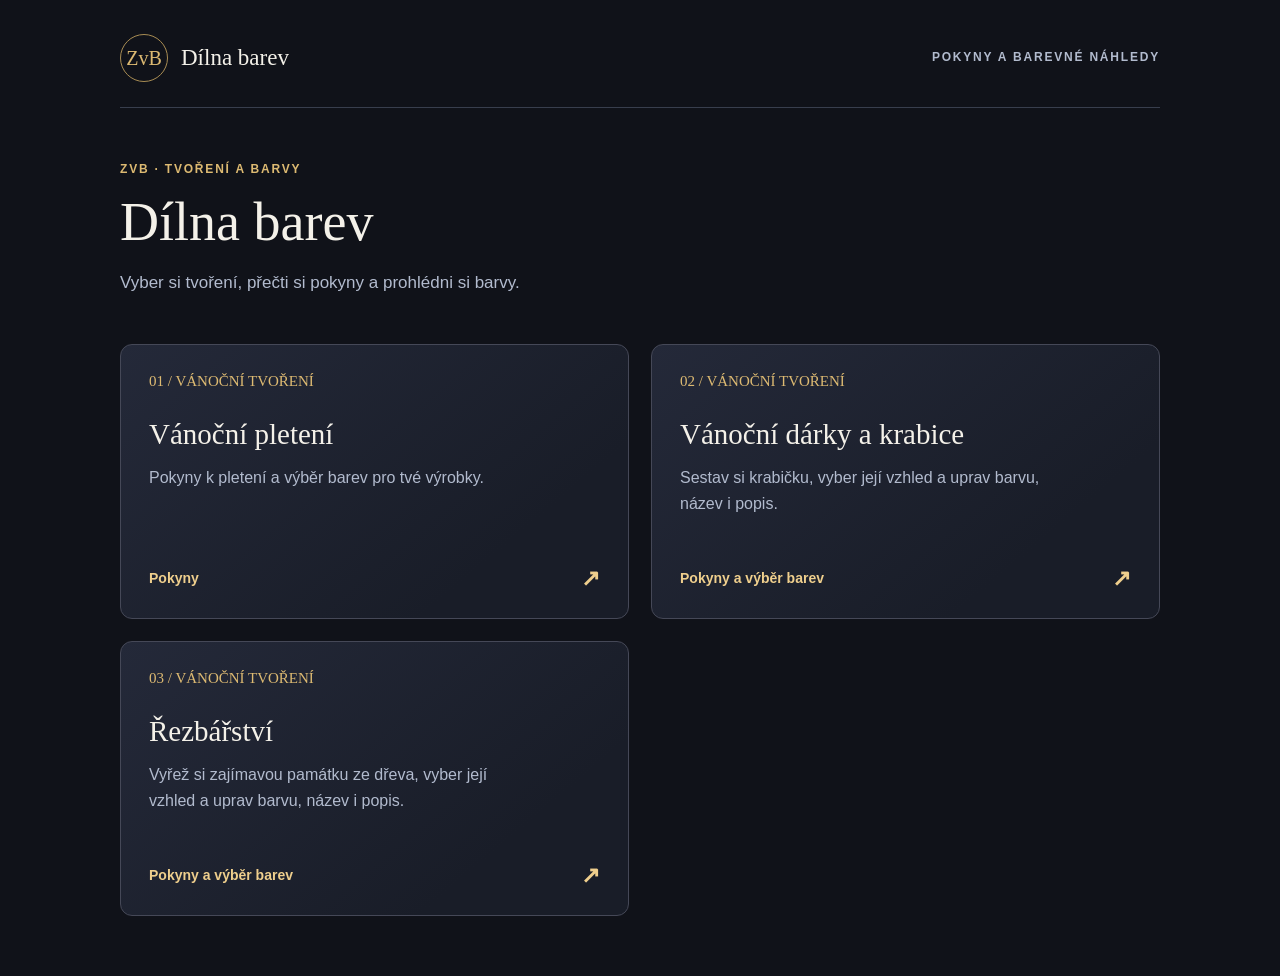
==== commit 3c2c2bad: "oprava indexu hopefully" ====
--- a/index.html
+++ b/index.html
@@ -1,3 +1,76 @@
+
 <!doctype html>
-<html lang="cs"><head><meta charset="utf-8"><meta name="viewport" content="width=device-width,initial-scale=1"><title>Dílna barev · ZvB</title><meta name="description" content="Vyber si tvoření, přečti si pokyny a prohlédni si barvy."><link rel="stylesheet" href="style.css"></head><body><main><header class="topbar"><a class="brand" href="index.html"><span class="monogram" aria-hidden="true">ZvB</span><span class="brand-name">Dílna barev</span></a><span class="site-label">POKYNY A BAREVNÉ NÁHLEDY</span></header><section class="hero"><div class="eyebrow">ZVB · TVOŘENÍ A BARVY</div><h1>Dílna barev</h1><p class="intro">Vyber si tvoření, přečti si pokyny a prohlédni si barvy.</p></section><nav class="cards" aria-label="Vyber tvoření"><a class="card" href="vanocni-pleteni.html"><span class="card-number" aria-hidden="true">01 / VÁNOČNÍ TVOŘENÍ</span><h2>Vánoční pletení</h2><p>Pokyny k pletení a výběr barev pro tvé výrobky.</p><span class="card-action">Pokyny a výběr barev <span class="arrow" aria-hidden="true">↗</span></span></a>
-<a class="card" href="vanocni-darky.html"><span class="card-number" aria-hidden="true">02 / VÁNOČNÍ TVOŘENÍ</span><h2>Vánoční dárky a krabice</h2><p>Sestav si krabičku, vyber její vzhled a uprav barvu, název i popis.</p><span class="card-action">Pokyny a výběr barev <span class="arrow" aria-hidden="true">↗</span></span></a></nav></main></body></html>
+
+<html lang="cs">
+<head>
+<meta charset="utf-8">
+<meta name="viewport" content="width=device-width,initial-scale=1">
+<title>Dílna barev · ZvB
+</title>
+<meta name="description" content="Vyber si tvoření, přečti si pokyny a prohlédni si barvy.">
+<link rel="stylesheet" href="style.css">
+</head>
+<body>
+<main>
+<header class="topbar">
+<a class="brand" href="index.html">
+<span class="monogram" aria-hidden="true">ZvB
+</span>
+<span class="brand-name">Dílna barev
+</span>
+</a>
+<span class="site-label">POKYNY A BAREVNÉ NÁHLEDY
+</span>
+</header>
+<section class="hero">
+<div class="eyebrow">ZVB · TVOŘENÍ A BARVY
+</div>
+<h1>Dílna barev
+</h1>
+<p class="intro">Vyber si tvoření, přečti si pokyny a prohlédni si barvy.
+</p>
+</section>
+<nav class="cards" aria-label="Vyber tvoření">
+<a class="card" href="vanocni-pleteni.html">
+<span class="card-number" aria-hidden="true">01 / VÁNOČNÍ TVOŘENÍ
+</span>
+<h2>Vánoční pletení
+</h2>
+<p>Pokyny k pletení a výběr barev pro tvé výrobky.
+</p>
+<span class="card-action">Pokyny 
+<span class="arrow" aria-hidden="true">↗
+</span>
+</span>
+</a>
+
+<a class="card" href="vanocni-darky.html">
+<span class="card-number" aria-hidden="true">02 / VÁNOČNÍ TVOŘENÍ
+</span>
+<h2>Vánoční dárky a krabice
+</h2>
+<p>Sestav si krabičku, vyber její vzhled a uprav barvu, název i popis.
+</p>
+<span class="card-action">Pokyny a výběr barev 
+<span class="arrow" aria-hidden="true">↗
+</span>
+</span>
+</a>
+
+<a class="card" href="rezbarstvi.html">
+<span class="card-number" aria-hidden="true">03 / VÁNOČNÍ TVOŘENÍ
+</span>
+<h2>Řezbářství
+</h2>
+<p>Vyřež si zajímavou památku ze dřeva, vyber její vzhled a uprav barvu, název i popis.
+</p>
+<span class="card-action">Pokyny a výběr barev 
+<span class="arrow" aria-hidden="true">↗
+</span>
+</span>
+</a>
+
+</nav>
+</main>
+</body>
+</html>
